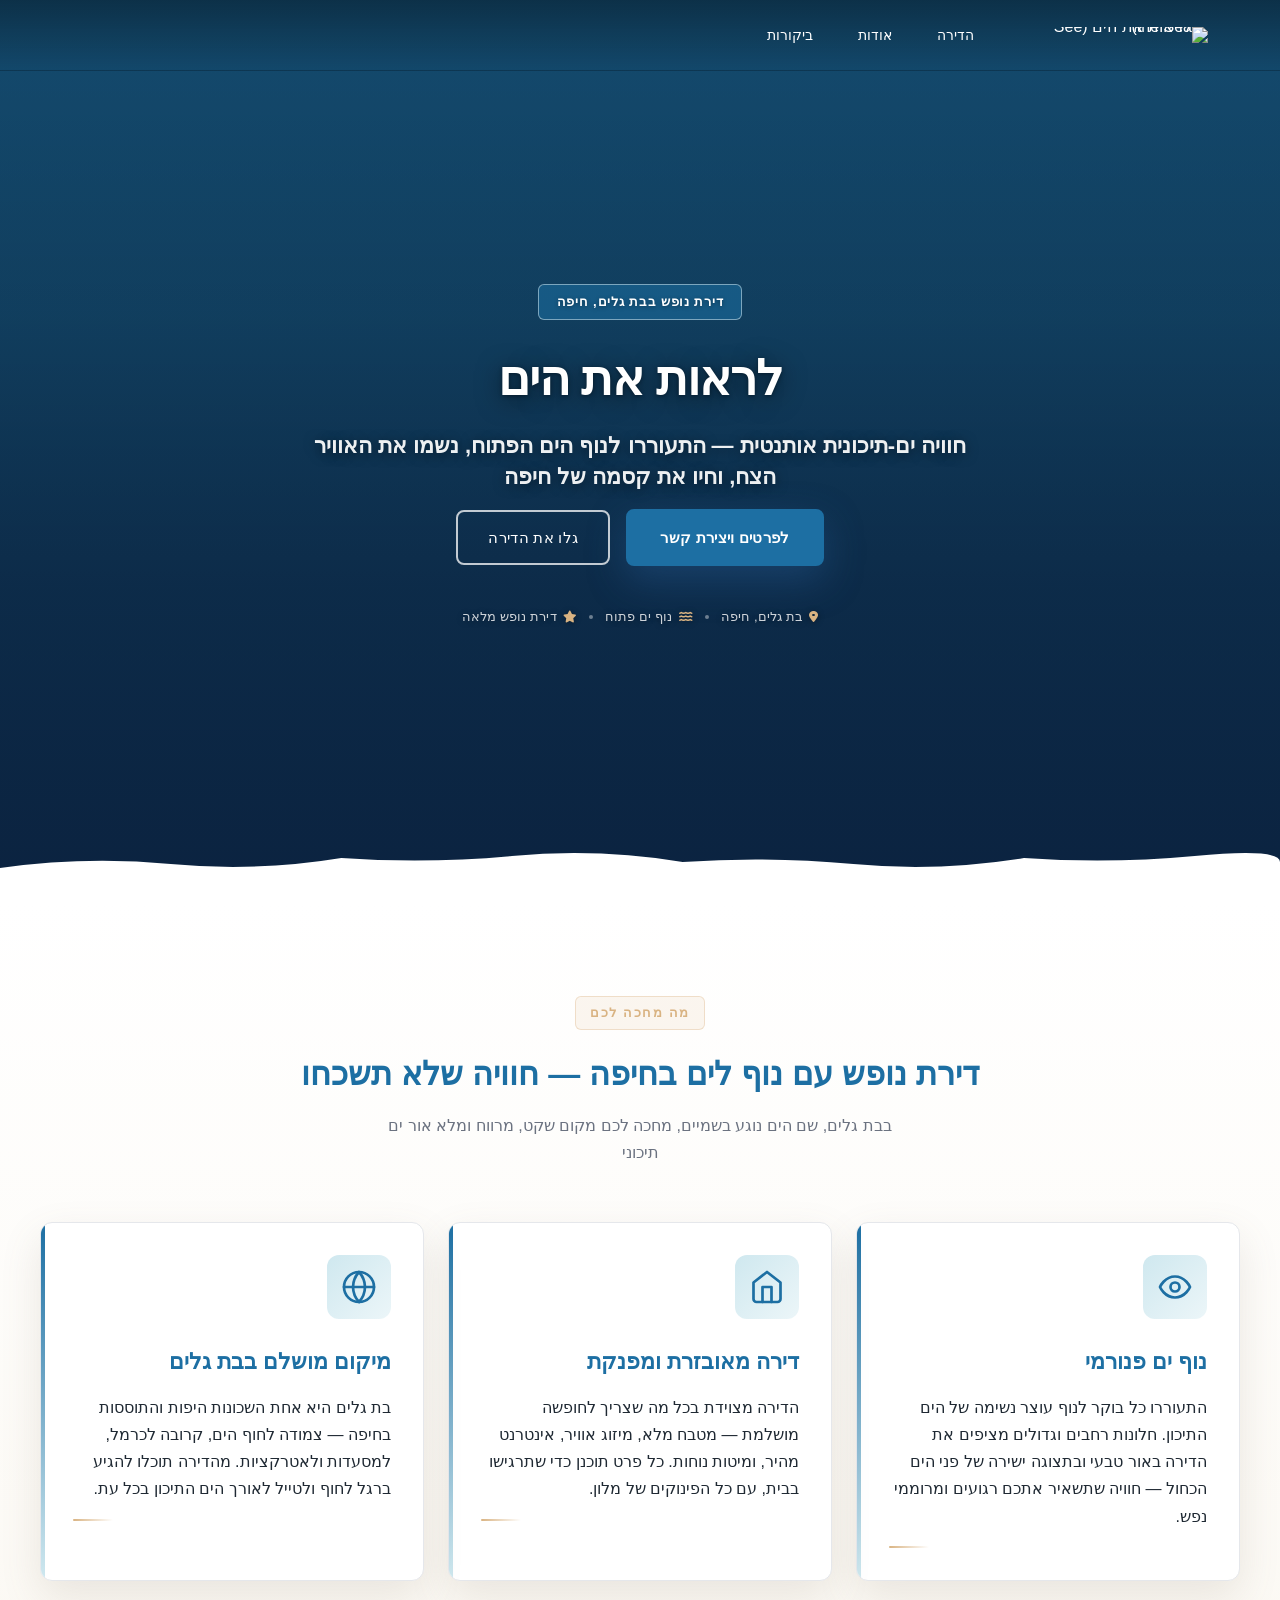
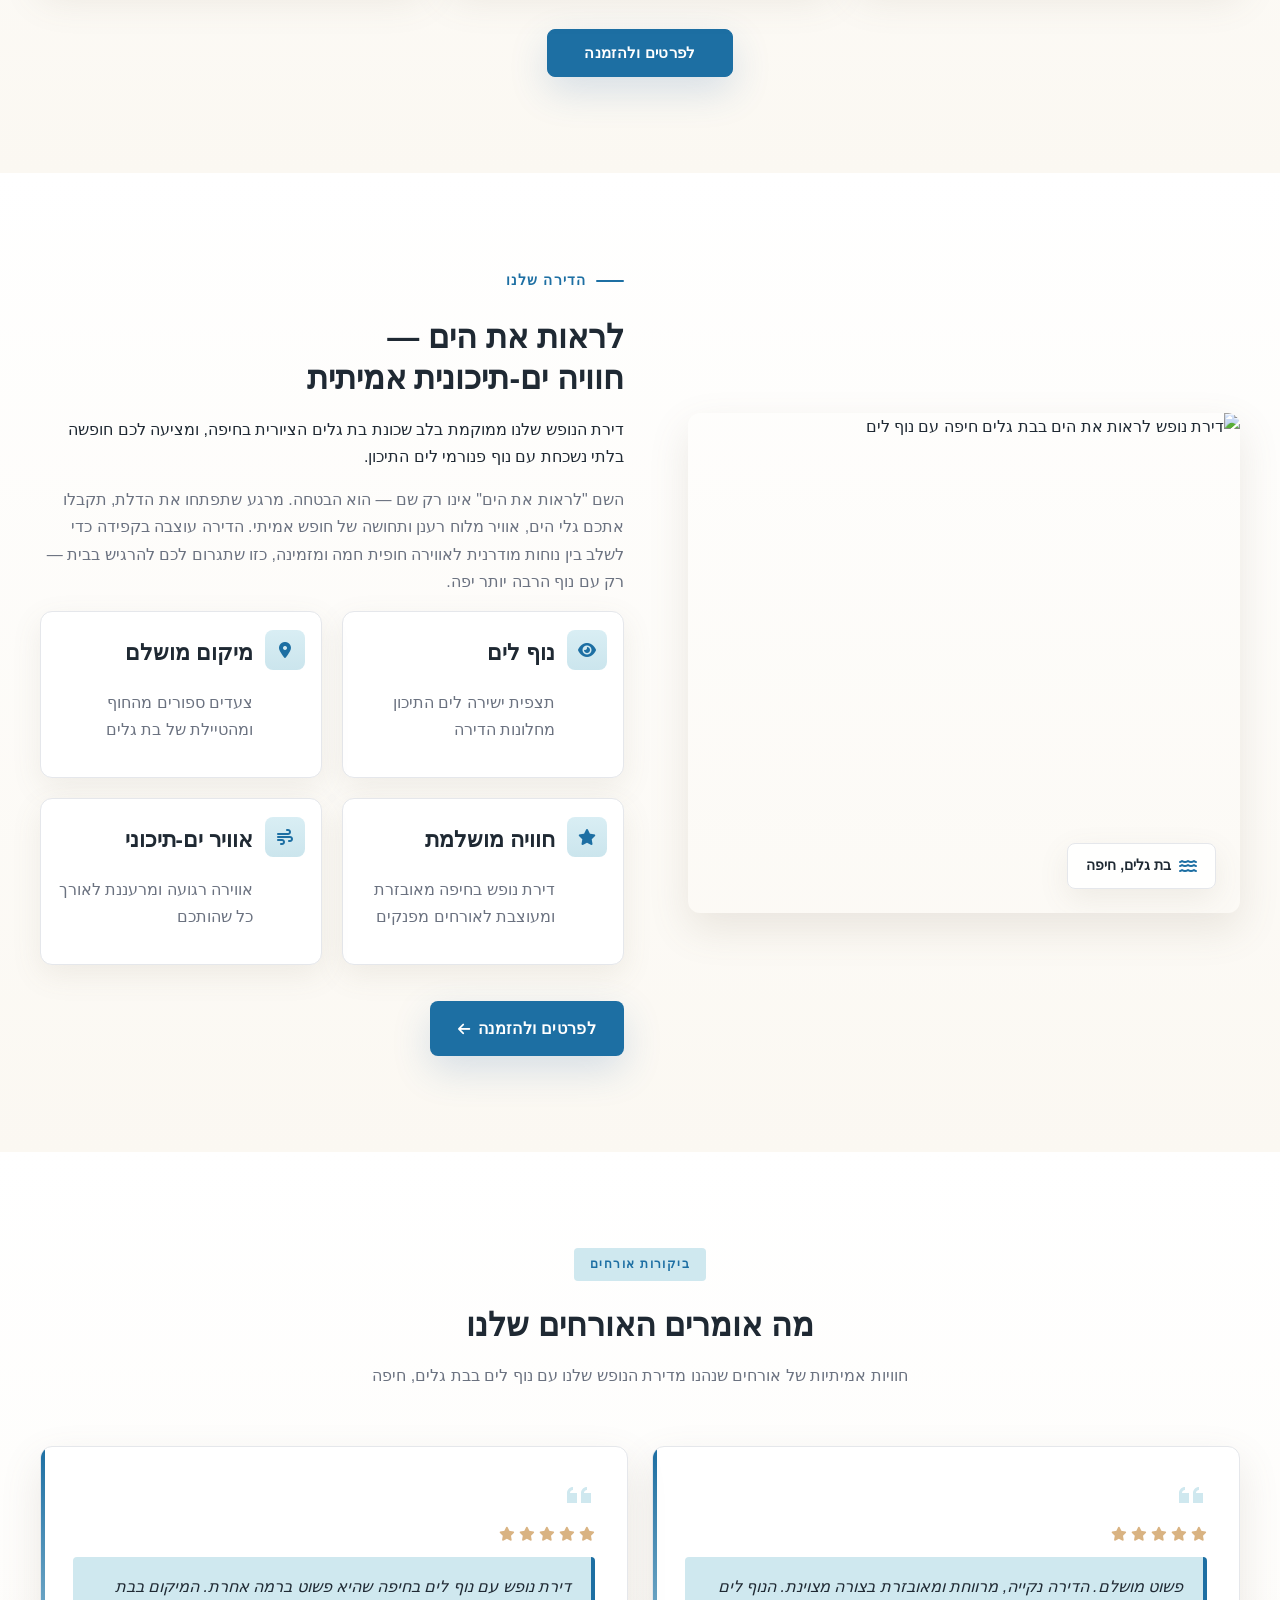
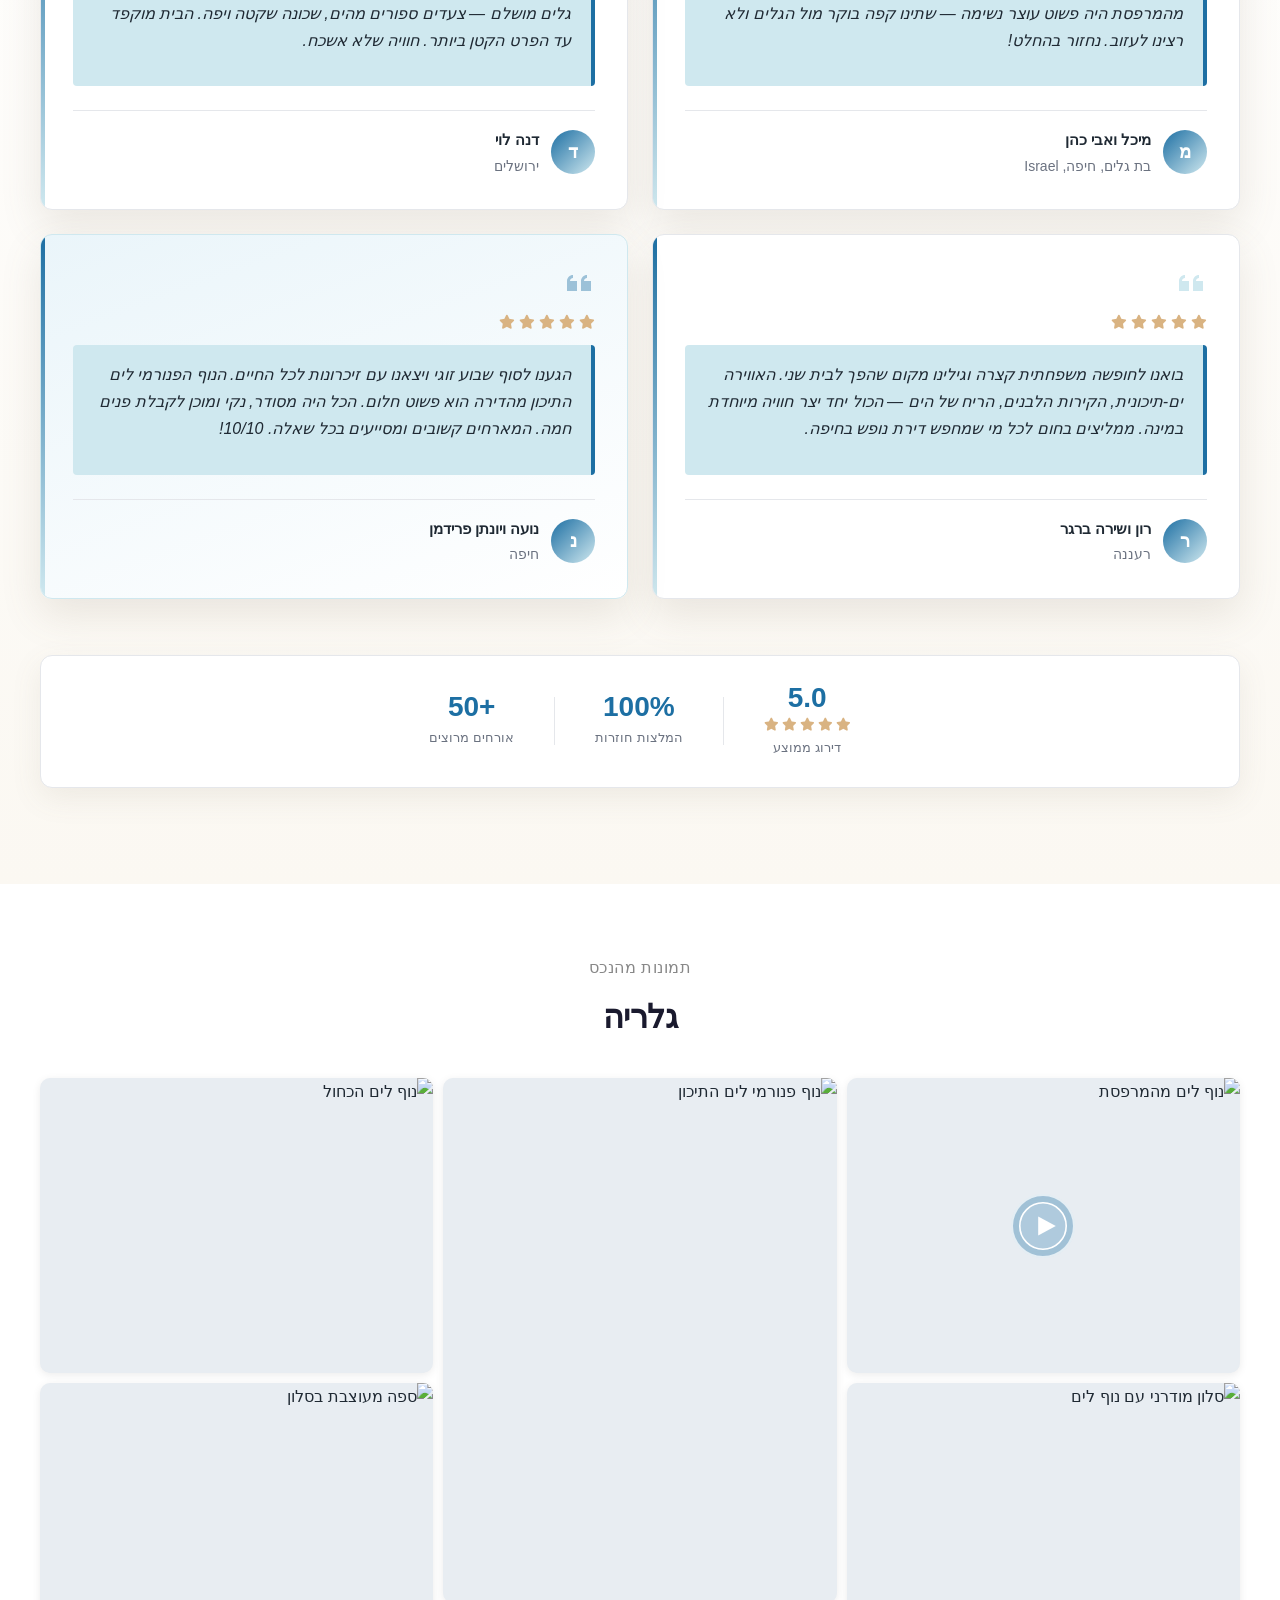
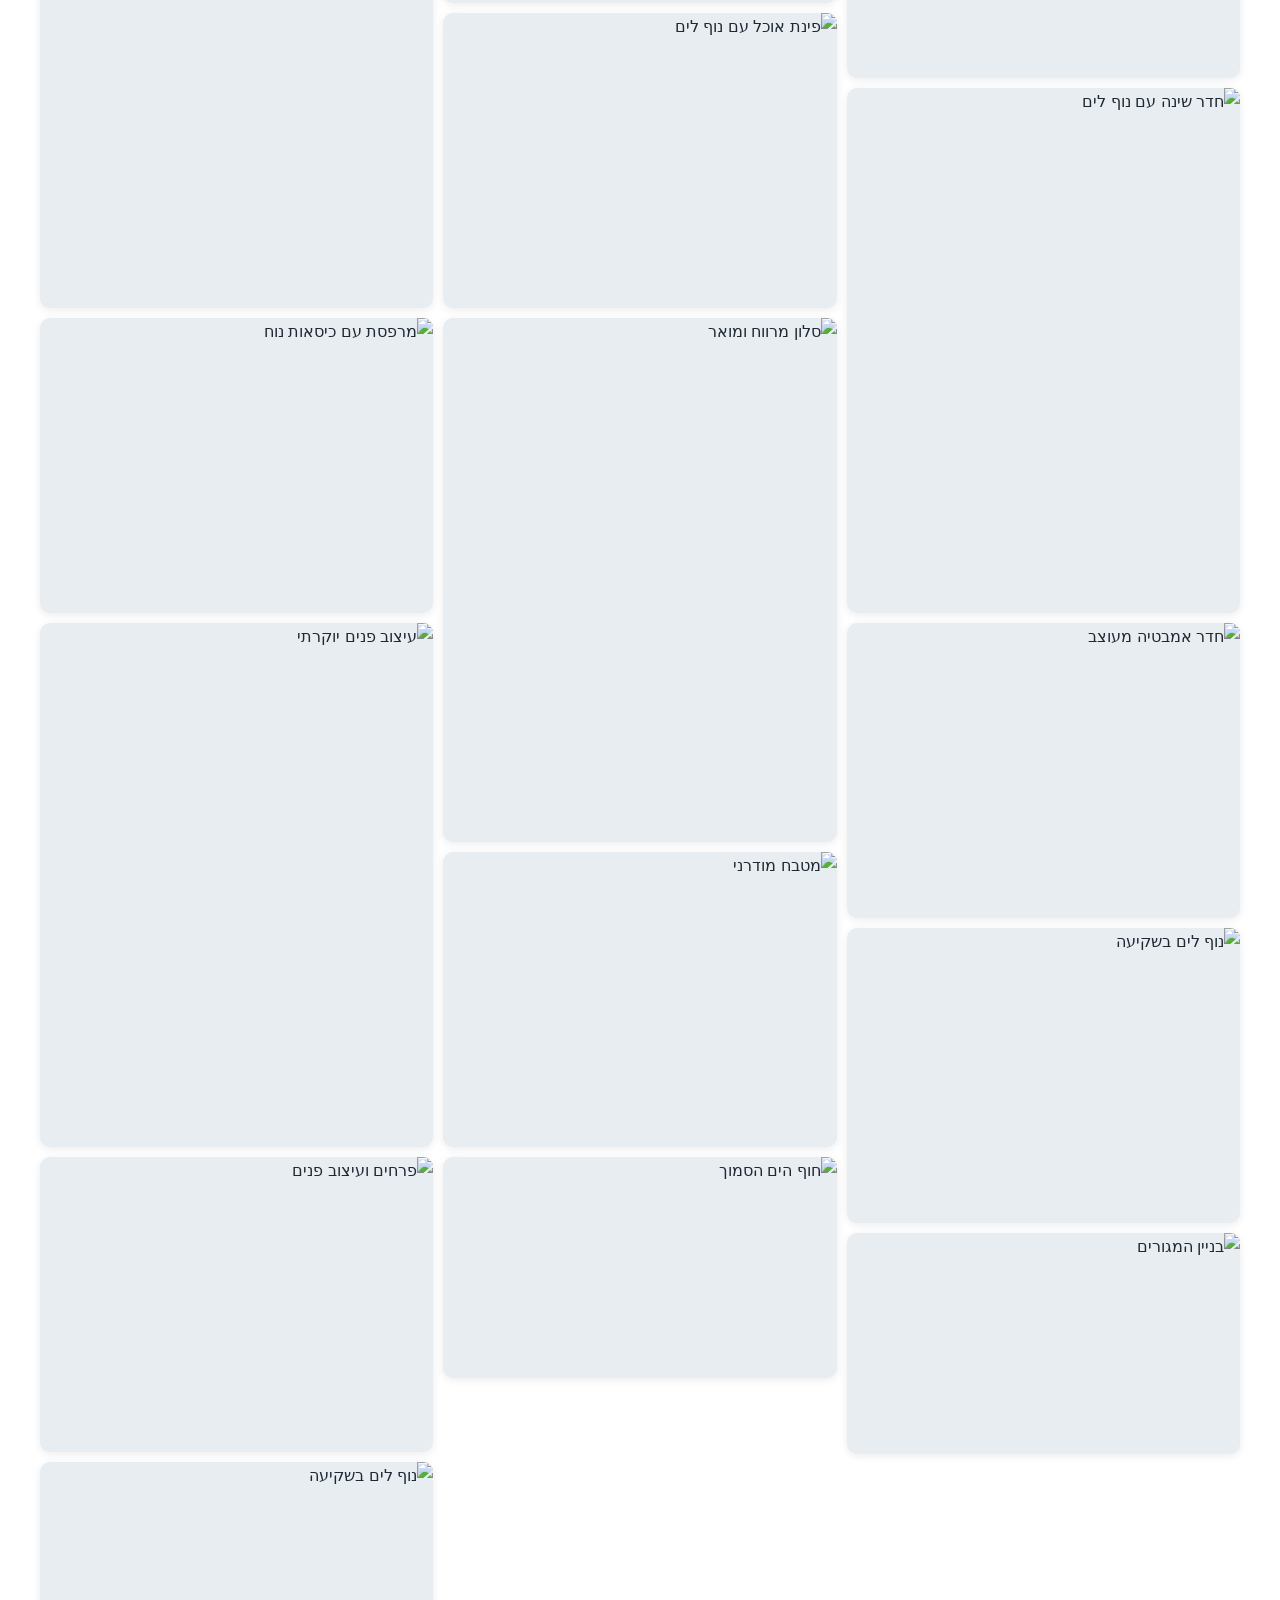
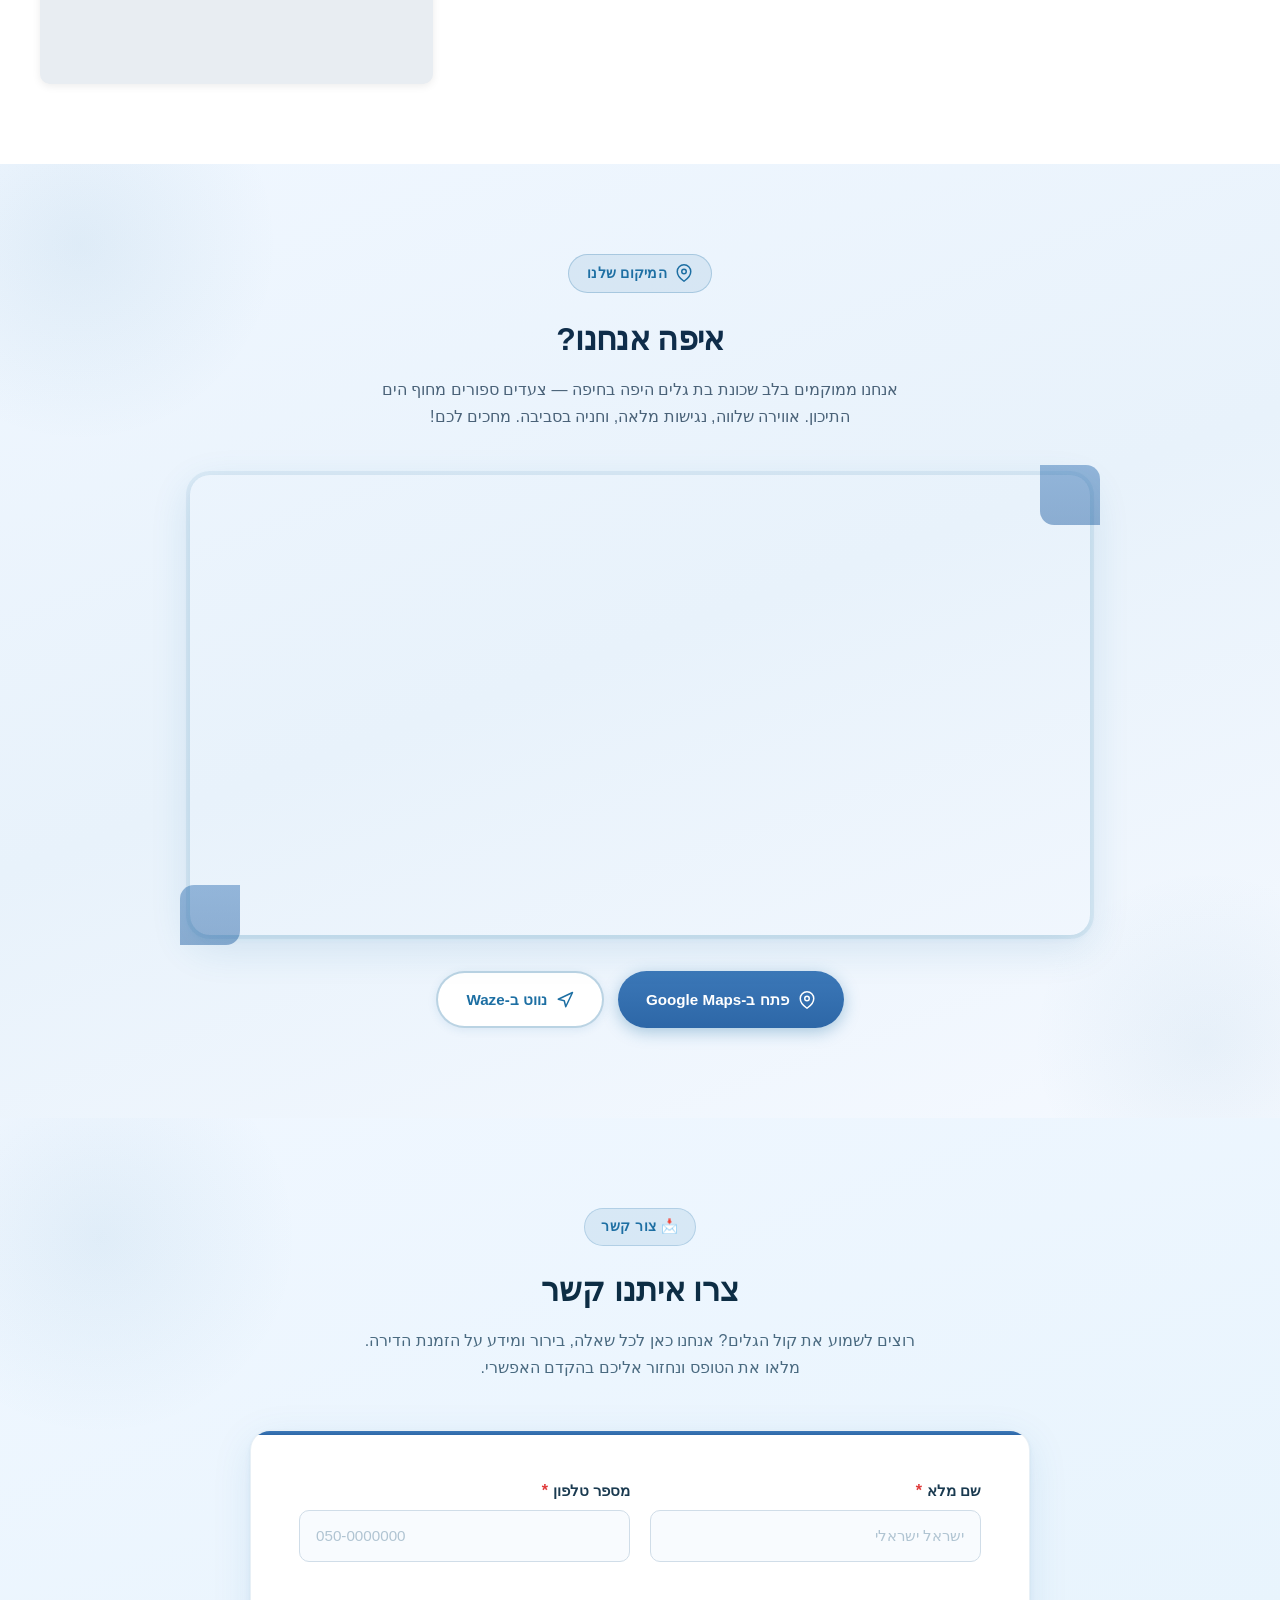
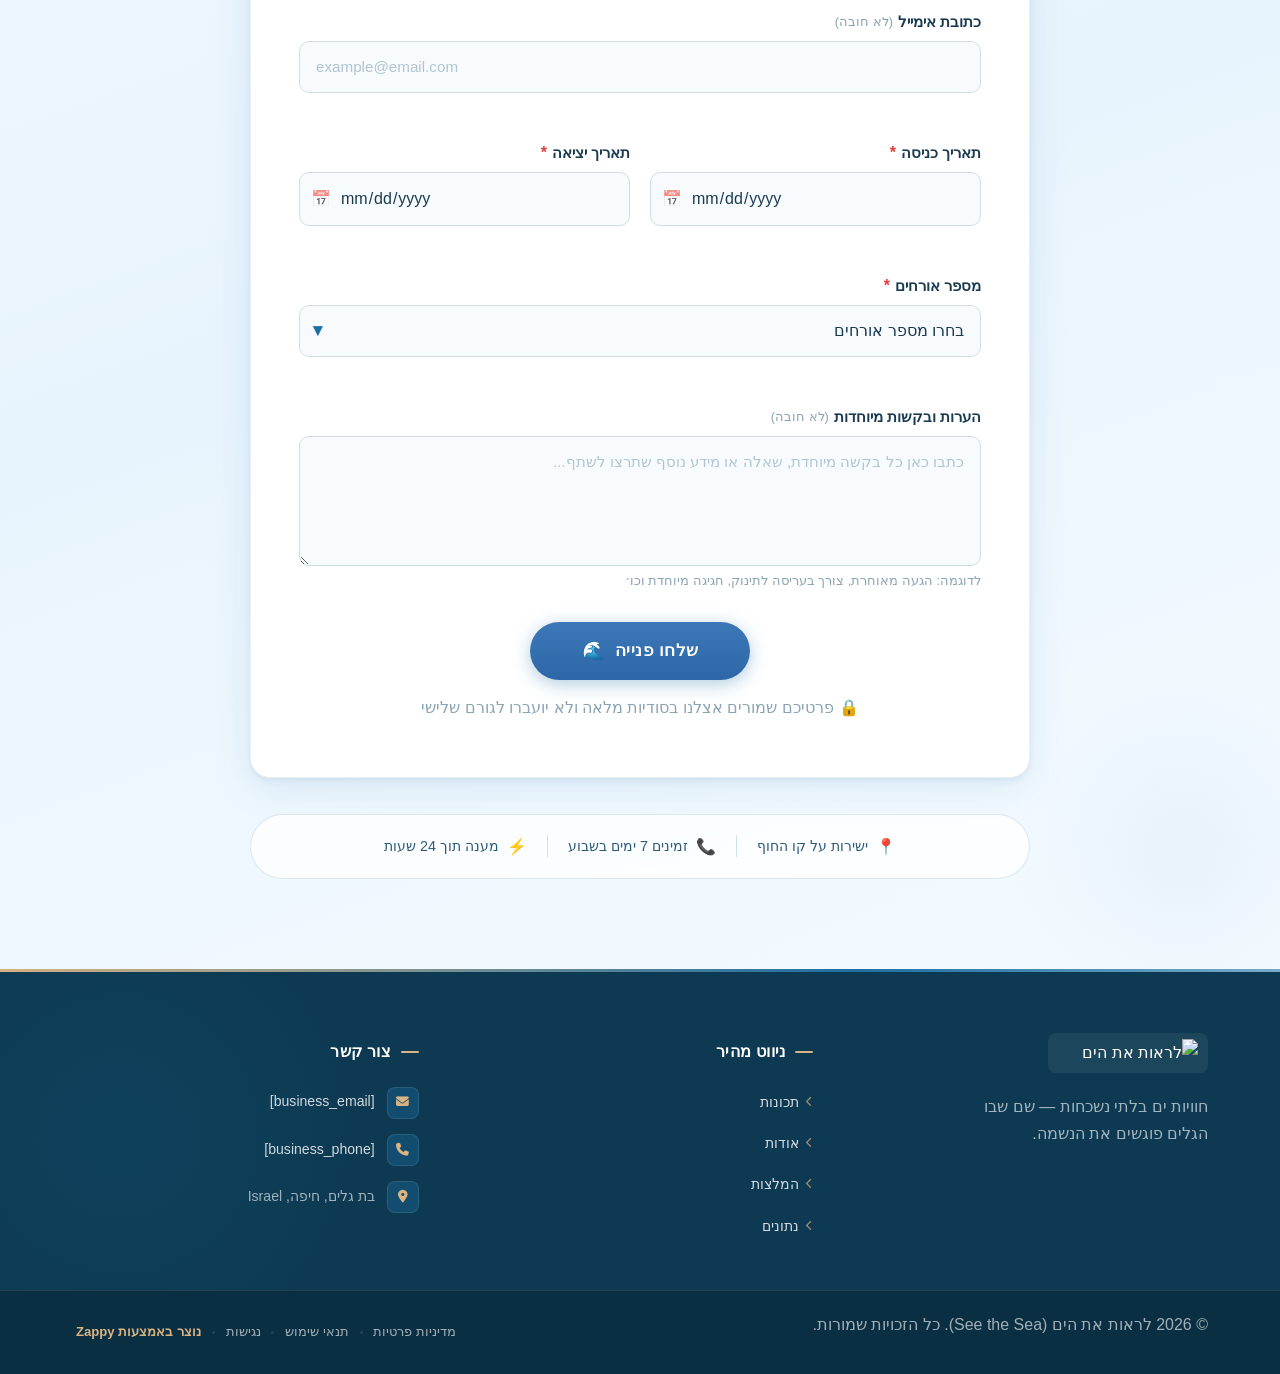
==== public/index.html @ 12e247df "Background sync: Progressive GitHub Sync" ====
<!doctype html><html dir="rtl" lang="ar"><head><meta charset="UTF-8"><meta content="width=device-width,initial-scale=1" name="viewport"><meta content="index, follow" name="robots"><title>דירת נופש — לראות את הים (See the Sea)</title><meta content="A vacation apartment called &#39;See the Sea&#39; (לראות את הים) located in Bat Galim, Haifa, Israel. The name evokes a strong connection to the sea and ocean views, su" name="description"><meta content="דירת נופש, דירת נופש בחיפה, דירת נופש עם נוף לים בחיפה, השכרת דירה לתיירים חיפה" name="keywords"><link href="/assets/favicon.ico" rel="icon" type="image/x-icon"><link href="/assets/favicon-16x16.png" rel="icon" type="image/png" sizes="16x16"><link href="/assets/favicon-32x32.png" rel="icon" type="image/png" sizes="32x32"><link href="/assets/favicon-48x48.png" rel="icon" type="image/png" sizes="48x48"><link href="/assets/favicon-192x192.png" rel="icon" type="image/png" sizes="192x192"><link href="/assets/favicon-512x512.png" rel="icon" type="image/png" sizes="512x512"><link href="/assets/apple-touch-icon.png" rel="apple-touch-icon"><script>!function(){"use strict";var t="cc6ff3ca-a323-410b-950f-6523fea74d57",e="https://api.zappy5.com/api/analytics/track",a=18e5,n=2592e6,o=!0,i=!0,r=!0;var s=function(){var e="zappy_visitor_"+t,a=null;try{if(a=localStorage.getItem(e)){var o=JSON.parse(a),i=Date.now();if(i-o.created<n)return o.lastSeen=i,localStorage.setItem(e,JSON.stringify(o)),o.id}}catch(t){console.warn("Zappy Analytics: LocalStorage not available")}var r="zv_"+Date.now()+"_"+Math.random().toString(36).substr(2,9);try{localStorage.setItem(e,JSON.stringify({id:r,created:Date.now(),lastSeen:Date.now()}))}catch(t){}return r}(),c=function(){var e="zappy_session_"+t,n=null;try{if(n=sessionStorage.getItem(e)){var o=JSON.parse(n),i=Date.now();if(i-o.timestamp<a)return o.timestamp=i,sessionStorage.setItem(e,JSON.stringify(o)),o.id}}catch(t){console.warn("Zappy Analytics: SessionStorage not available")}var r="zs_"+Date.now()+"_"+Math.random().toString(36).substr(2,9);try{sessionStorage.setItem(e,JSON.stringify({id:r,timestamp:Date.now()}))}catch(t){}return r}();function l(a,n){n=n||{};var o={website_id:t,event_type:a,page_path:window.location.pathname,referrer:document.referrer||"direct",visitor_id:s,session_id:c,metadata:n};if(navigator.sendBeacon){var i=new Blob([JSON.stringify(o)],{type:"application/json"});navigator.sendBeacon(e,i)}else fetch(e,{method:"POST",headers:{"Content-Type":"application/json"},body:JSON.stringify(o),keepalive:!0}).catch(function(t){console.warn("Zappy Analytics: Failed to track event",t)})}o&&l("pageview",{title:document.title,url:window.location.href}),i&&document.addEventListener("click",function(t){var e=t.target;if("BUTTON"===e.tagName||e.closest("button")){var a="BUTTON"===e.tagName?e:e.closest("button");l("click",{element:"button",text:a.textContent.trim().substring(0,100),id:a.id||null,class:a.className||null})}else if("A"===e.tagName||e.closest("a")){var n="A"===e.tagName?e:e.closest("a");l("navigation",{element:"link",text:n.textContent.trim().substring(0,100),href:n.href,external:n.hostname!==window.location.hostname})}},!0),r&&document.addEventListener("submit",function(t){var e=t.target;l("form_submit",{form_id:e.id||null,form_name:e.name||null,form_action:e.action||null,form_method:e.method||"GET"})},!0);var d=Date.now();window.addEventListener("beforeunload",function(){l("page_unload",{time_on_page:Math.floor((Date.now()-d)/1e3),page_path:window.location.pathname})}),window.zappyAnalytics={track:l,getVisitorId:function(){return s},getSessionId:function(){return c}}}()</script><meta content="דירת נופש — לראות את הים (See the Sea)" property="og:title"><meta content="A vacation apartment called &#39;See the Sea&#39; (לראות את הים) located in Bat Galim, Haifa, Israel. The name evokes a strong connection to the sea and ocean views, su" property="og:description"><meta content="summary_large_image" name="twitter:card"><meta content="דירת נופש — לראות את הים (See the Sea)" name="twitter:title"><meta content="A vacation apartment called &#39;See the Sea&#39; (לראות את הים) located in Bat Galim, Haifa, Israel. The name evokes a strong connection to the sea and ocean views, su" name="twitter:description"><link href="/styles.css" rel="stylesheet"><link href="https://cdnjs.cloudflare.com/ajax/libs/font-awesome/6.4.0/css/all.min.css" rel="stylesheet" crossorigin="anonymous" integrity="sha512-iecdLmaskl7CVkqkXNQ/ZH/XLlvWZOJyj7Yy7tcenmpD1ypASozpmT/E0iPtmFIB46ZmdtAc9eNBvH0H/ZpiBw==" referrerpolicy="no-referrer"/><style id="zappy-dropdown-submenu-styles">#navMenu li:has(.sub-menu),.nav-menu li:has(.sub-menu),.navbar li:has(.sub-menu),nav li:has(.sub-menu){position:relative}#navMenu .sub-menu,.nav-menu .sub-menu,.navbar .sub-menu,nav .sub-menu{display:block!important;position:absolute!important;top:100%;left:0;min-width:220px;background:#fff;border-radius:8px;box-shadow:0 8px 25px rgba(0,0,0,.15);padding:8px 0;opacity:0;visibility:hidden;transform:translateY(10px);transition:all .3s ease;z-index:1000;list-style:none;pointer-events:none}#navMenu li:hover>.sub-menu,.nav-menu li:hover>.sub-menu,.navbar li:hover>.sub-menu,nav li:hover>.sub-menu{opacity:1!important;visibility:visible!important;transform:translateY(0)!important;pointer-events:auto!important}.sub-menu li{list-style:none;margin:0;padding:0}.sub-menu a{display:block!important;padding:10px 16px!important;color:var(--text-dark,#333)!important;font-weight:500;text-decoration:none;white-space:nowrap;transition:background-color .2s}.sub-menu .zappy-nav-child>a{padding-left:28px!important;font-size:.9em!important;opacity:.85!important}[dir=rtl] .sub-menu .zappy-nav-child>a,html[lang=ar] .sub-menu .zappy-nav-child>a,html[lang=he] .sub-menu .zappy-nav-child>a{padding-left:10px!important;padding-right:28px!important}.sub-menu .zappy-nav-parent>a{font-weight:600!important}.sub-menu a:hover{background-color:#f5f5f5}[dir=rtl] .nav-menu .sub-menu,[dir=rtl] .navbar .sub-menu,[dir=rtl] nav .sub-menu,html[lang=ar] .nav-menu .sub-menu,html[lang=ar] .navbar .sub-menu,html[lang=ar] nav .sub-menu,html[lang=he] .nav-menu .sub-menu,html[lang=he] .navbar .sub-menu,html[lang=he] nav .sub-menu{left:auto!important;right:0!important}.sub-menu:empty,.sub-menu:not(:has(li)):not(:has(> a)),.sub-menu:not(:has(li:not(.zappy-hidden-menu-item))):not(:has(> a)){display:none!important;opacity:0!important;visibility:hidden!important;pointer-events:none!important}li:has(.menu-group-title):hover>.sub-menu{opacity:1!important;visibility:visible!important;transform:translateY(0)!important;pointer-events:auto!important}#navMenu>li>.menu-group-title,.nav-menu>li>.menu-group-title{display:inline-block;padding:.5rem 1rem;cursor:default;user-select:none}@media (max-width:768px){#navMenu .sub-menu,.nav-menu .sub-menu,.navbar .sub-menu,nav .sub-menu{position:static!important;transform:none!important;box-shadow:none!important;background:0 0!important;max-height:0;overflow:hidden;opacity:0;visibility:hidden;transition:max-height .3s ease,opacity .3s ease;padding:0!important;border-radius:0!important}.sub-menu.mobile-expanded{max-height:60vh!important;overflow-y:auto!important;opacity:1!important;visibility:visible!important;padding:8px 0 8px 16px!important}[dir=rtl] .sub-menu.mobile-expanded,html[lang=he] .sub-menu.mobile-expanded{padding:8px 16px 8px 0!important}#navMenu li:hover>.sub-menu,.nav-menu li:hover>.sub-menu,.navbar li:hover>.sub-menu,nav li:hover>.sub-menu{opacity:0;visibility:hidden;pointer-events:none}#navMenu li>.sub-menu.mobile-expanded,.nav-menu li>.sub-menu.mobile-expanded,.navbar li>.sub-menu.mobile-expanded,nav li>.sub-menu.mobile-expanded{opacity:1!important;visibility:visible!important;pointer-events:auto!important}#navMenu li:has(.sub-menu),.nav-menu li:has(.sub-menu),.navbar li:has(.sub-menu),nav li:has(.sub-menu){display:flex!important;flex-wrap:wrap!important;align-items:center!important;position:relative!important;min-height:44px!important}#navMenu li:has(.sub-menu)>a,.nav-menu li:has(.sub-menu)>a,.navbar li:has(.sub-menu)>a,nav li:has(.sub-menu)>a{flex:1!important;min-width:0!important}#navMenu li:has(.sub-menu)>.menu-group-title,.nav-menu li:has(.sub-menu)>.menu-group-title,.navbar li:has(.sub-menu)>.menu-group-title,nav li:has(.sub-menu)>.menu-group-title{flex:1!important;min-width:0!important;padding:0!important;line-height:inherit!important}#navMenu li:has(.sub-menu)>.sub-menu,.nav-menu li:has(.sub-menu)>.sub-menu,.navbar li:has(.sub-menu)>.sub-menu,nav li:has(.sub-menu)>.sub-menu{flex-basis:100%!important;width:100%!important}#navMenu li:has(.sub-menu)>a [class*=arrow],#navMenu li:has(.sub-menu)>a [class*=chevron],.nav-menu li:has(.sub-menu)>a .fa-angle-down,.nav-menu li:has(.sub-menu)>a .fa-chevron-down,.nav-menu li:has(.sub-menu)>a [class*=arrow],.nav-menu li:has(.sub-menu)>a [class*=chevron],nav li:has(.sub-menu)>a [class*=arrow],nav li:has(.sub-menu)>a [class*=chevron]{display:none!important;visibility:hidden!important}.mobile-submenu-toggle{display:flex!important;align-items:center!important;justify-content:center!important;width:44px!important;height:auto!important;background:0 0!important;border:none!important;cursor:pointer!important;color:var(--text-dark)!important;position:static!important;flex-shrink:0!important;align-self:stretch!important;z-index:2!important;padding:0!important;margin:0!important}.mobile-submenu-toggle::after{content:''!important;width:0!important;height:0!important;border-left:6px solid transparent!important;border-right:6px solid transparent!important;border-top:7px solid currentColor!important;transition:transform .3s ease!important}.mobile-submenu-toggle.expanded::after{transform:rotate(180deg)!important}.sub-menu a{padding:10px 0!important;display:block!important;color:var(--text-dark)!important}.sub-menu .zappy-nav-child>a{padding-left:28px!important;font-size:.9em!important;opacity:.85!important}[dir=rtl] .sub-menu .zappy-nav-child>a,html[lang=ar] .sub-menu .zappy-nav-child>a,html[lang=he] .sub-menu .zappy-nav-child>a{padding-left:0!important;padding-right:28px!important}.sub-menu .zappy-nav-parent>a{font-weight:600!important}#navMenu.active,.nav-menu.active{max-width:100vw!important;overflow-x:hidden!important;box-sizing:border-box!important}.navbar .sub-menu li a,.zappy-products-dropdown .sub-menu a,nav.navbar .sub-menu li a{color:var(--text-dark)!important}}@media (min-width:769px){.mobile-submenu-toggle{display:none!important}}</style><style id="mobile-lang-menu-deployed-css">@media (max-width:768px){.lang-switcher,.nav-container .lang-switcher,.nav-cta-container .lang-switcher,.nav-ecommerce-icons .lang-switcher,.nav-icons-left .lang-switcher,.navbar .lang-switcher,.navbar .nav-cta-container .lang-switcher{display:none!important}.mobile-lang-menu{width:100%;border-top:1px solid rgba(128,128,128,.2);padding:8px 0 0 0;margin-top:8px}.mobile-lang-toggle{display:flex!important;align-items:center;justify-content:space-between;width:100%;padding:12px 16px;background:0 0;border:none;cursor:pointer;font-size:15px;color:inherit;font-family:inherit}.mobile-lang-toggle::after{content:'';display:inline-block;width:8px;height:8px;border-right:2px solid currentColor;border-bottom:2px solid currentColor;transform:rotate(45deg);transition:transform .3s ease;margin-left:8px}.mobile-lang-toggle.expanded::after{transform:rotate(-135deg)}.mobile-lang-options{max-height:0;overflow:hidden;transition:max-height .3s ease}.mobile-lang-options.expanded{max-height:300px}.mobile-lang-option{display:flex!important;align-items:center;gap:10px;padding:10px 24px;text-decoration:none;color:inherit;font-size:14px;font-family:inherit}.mobile-lang-option:hover{background:rgba(128,128,128,.1)}.mobile-lang-option.active{font-weight:600;opacity:.7;pointer-events:none}.mobile-lang-option img{width:20px;height:20px;border-radius:50%}}@media (min-width:769px){.mobile-lang-menu{display:none!important}}</style><style id="zappy-widget-visibility">#mic-access-tool-box,#mic-access-tool-general-button,#mic-init-access-tool #mic-access-tool-box,#mic-init-access-tool #mic-access-tool-general-button,#mic-init-access-tool .mic-access-tool-general-button,._access-icon,._access-menu,.mic-access-tool-box,.mic-access-tool-general-button,div[id*=mic-access-tool-box]{display:none!important;visibility:hidden!important;opacity:0!important;pointer-events:none!important}</style></head><body><nav class="navbar" dir="rtl"><button class="mobile-toggle" aria-label="Menu" id="mobileToggle"><svg viewBox="0 0 24 24" fill="none" height="24" width="24" class="hamburger-icon"><path d="M3 12h18M3 6h18M3 18h18" stroke="currentColor" stroke-linecap="round" stroke-width="2"></path></svg><svg viewBox="0 0 24 24" fill="none" height="24" width="24" class="close-icon" style="display:none"><path d="M18 6L6 18M6 6l12 12" stroke="currentColor" stroke-linecap="round" stroke-width="2"></path></svg></button><button class="phone-header-btn" aria-label="Call" data-phone="[business_phone]"><svg viewBox="0 0 24 24" fill="currentColor" height="20" width="20"><path d="M22 16.92v3a2 2 0 0 1-2.18 2 19.79 19.79 0 0 1-8.63-3.07 19.5 19.5 0 0 1-6-6 19.79 19.79 0 0 1-3.07-8.67A2 2 0 0 1 4.11 2h3a2 2 0 0 1 2 1.72 12.84 12.84 0 0 0 .7 2.81 2 2 0 0 1-.45 2.11L8.09 9.91a16 16 0 0 0 6 6l1.27-1.27a2 2 0 0 1 2.11-.45 12.84 12.84 0 0 0 2.81.7A2 2 0 0 1 22 16.92z"></path></svg></button><div class="nav-container"><div class="nav-right-group"><div class="nav-brand"><a href="/" class="logo-link"><img alt="לראות את הים (See the Sea)" class="logo" src="/assets/business-logo.webp"></a></div><ul class="nav-menu" id="navMenu"><li><a href="#features">הדירה</a></li><li><a href="#about">אודות</a></li><li><a href="#testimonials">ביקורות</a></li></ul></div><div class="nav-cta-container"></div></div></nav><script>window.addEventListener("load",function(){const e=document.querySelector(".navbar, nav, header");if(!e)return void console.log("[Navbar] Navbar element not found");let t=document.getElementById("mobileToggle")||document.querySelector(".mobile-toggle")||document.querySelector(".hamburger")||document.querySelector(".hamburger-menu")||document.querySelector(".menu-toggle")||document.querySelector(".burger-menu")||document.querySelector('[aria-label="Menu"]')||document.querySelector('[aria-label="תפריט"]');const o=document.querySelector(".phone-header-btn"),n=window.getComputedStyle(e);let r=n.backgroundColor;if(console.log("[Navbar] Initial navbar background:",r),"transparent"===r||"rgba(0, 0, 0, 0)"===r||r.startsWith("rgba")&&r.includes(", 0)")){const e=n.backgroundImage;if(e&&"none"!==e)console.log("[Navbar] Navbar has background image/gradient, using dark text"),r="rgb(240, 240, 240)";else{const e=window.getComputedStyle(document.body).backgroundColor;console.log("[Navbar] Navbar transparent, using body background:",e),r=e}}const i=r.match(/\d+/g);if(i&&i.length>=3){const e=(.299*parseInt(i[0])+.587*parseInt(i[1])+.114*parseInt(i[2]))/255;console.log("[Navbar] Mobile button colors preserved from Claude CSS (luminance:",e.toFixed(2)+")");const n=document.createElement("style");n.id="zappy-mobile-nav-fix";document.documentElement.lang;document.documentElement.dir,n.textContent='\n        /* Hide mobile buttons on desktop, show only on mobile */\n        @media (min-width: 769px) {\n          .mobile-toggle,\n          .phone-header-btn {\n            display: none !important;\n          }\n        }\n        \n        /* Show and position mobile buttons correctly on mobile */\n        @media (max-width: 768px) {\n          .mobile-toggle,\n          .phone-header-btn {\n            position: absolute !important;\n            top: 50% !important;\n            transform: translateY(-50%) !important;\n            z-index: 1001 !important;\n            display: flex !important;\n            align-items: center !important;\n            justify-content: center !important;\n            width: 36px !important;\n            height: 36px !important;\n            border-radius: 50% !important;\n            border: none !important;\n            cursor: pointer !important;\n            padding: 6px !important;\n            background: none !important;\n            color: var(--nav-text, var(--text-dark)) !important;\n          }\n          \n          /* LTR positioning (default): hamburger LEFT, phone RIGHT */\n          html:not([dir="rtl"]):not([lang="he"]):not([lang="ar"]) .mobile-toggle,\n          html[dir="ltr"] .mobile-toggle {\n            left: 12px !important;\n            right: auto !important;\n          }\n          html:not([dir="rtl"]):not([lang="he"]):not([lang="ar"]) .phone-header-btn,\n          html[dir="ltr"] .phone-header-btn {\n            right: 12px !important;\n            left: auto !important;\n          }\n          \n          /* RTL positioning: hamburger RIGHT, phone LEFT */\n          html[dir="rtl"] .mobile-toggle,\n          html[lang="he"] .mobile-toggle,\n          html[lang="ar"] .mobile-toggle {\n            right: 12px !important;\n            left: auto !important;\n          }\n          html[dir="rtl"] .phone-header-btn,\n          html[lang="he"] .phone-header-btn,\n          html[lang="ar"] .phone-header-btn {\n            left: 12px !important;\n            right: auto !important;\n          }\n          \n          /* CRITICAL: Ensure nav-container has min-height on mobile */\n          /* All children are positioned absolutely/fixed on mobile, so height:auto collapses to 0 */\n          .nav-container {\n            min-height: 70px !important;\n            position: relative !important;\n          }\n          \n          /* Ensure SVG icons are properly sized and inherit color */\n          .mobile-toggle svg,\n          .phone-header-btn svg {\n            width: 24px !important;\n            height: 24px !important;\n            /* Don\'t force display - let JavaScript control hamburger/close toggle */\n          }\n          \n          /* Reset nav-cta-container on mobile - remove desktop box-shadow/padding */\n          /* that creates a visible ghost box when CTA button is hidden */\n          .nav-cta-container {\n            box-shadow: none !important;\n            padding: 0 !important;\n          }\n          \n          /* Hide nav-cta-container entirely on mobile when there\'s no lang-switcher */\n          /* (only the CTA button is inside, and it\'s hidden on mobile) */\n          .nav-cta-container:not(:has(.lang-switcher)) {\n            display: none !important;\n          }\n          \n          /* CRITICAL: Prevent hero image fade gradient from bleeding over headline text */\n          /* The .image-fade-gradient has bottom: -30px (extends below parent) */\n          /* On mobile stacked layout, this overlaps the h1 text below the image */\n          .hero-image-column {\n            overflow: hidden !important;\n          }\n          .image-fade-gradient {\n            bottom: 0 !important;\n          }\n          \n          /* Hide desktop language switcher on mobile - hamburger menu handles it */\n          /* High specificity to override stored CSS */\n          .lang-switcher,\n          .nav-cta-container .lang-switcher,\n          .nav-container .lang-switcher,\n          .navbar .lang-switcher,\n          .navbar .nav-cta-container .lang-switcher {\n            display: none !important;\n          }\n        }\n      ';const r=document.getElementById("zappy-mobile-nav-fix");r&&r.remove(),document.head.appendChild(n),console.log("[Navbar] Critical CSS injected for mobile nav positioning");const l=window.innerWidth<=768;if(t){const e=t.querySelector(".hamburger-icon"),o=t.querySelector(".close-icon");e&&(e.style.setProperty("width","24px","important"),e.style.setProperty("height","24px","important"),e.style.setProperty("display","block","important")),o&&(o.style.setProperty("width","24px","important"),o.style.setProperty("height","24px","important"),o.style.setProperty("display","none","important")),l?(t.style.setProperty("position","absolute","important"),t.style.setProperty("top","50%","important"),t.style.setProperty("transform","translateY(-50%)","important"),t.style.setProperty("z-index","1001","important"),t.style.removeProperty("left"),t.style.removeProperty("right"),console.log("[Navbar] Mobile toggle positioning applied (mobile viewport)")):(t.style.removeProperty("position"),t.style.removeProperty("top"),t.style.removeProperty("transform"),t.style.removeProperty("z-index"),t.style.removeProperty("left"),t.style.removeProperty("right"),console.log("[Navbar] Desktop viewport - cleared mobile toggle inline positioning"))}if(o){const e=o.querySelector("svg");e&&(e.style.width="24px",e.style.height="24px",e.setAttribute("width","24"),e.setAttribute("height","24")),l?(o.style.setProperty("position","absolute","important"),o.style.setProperty("top","50%","important"),o.style.setProperty("transform","translateY(-50%)","important"),o.style.setProperty("z-index","1001","important"),o.style.removeProperty("left"),o.style.removeProperty("right"),console.log("[Navbar] Phone button positioning applied (mobile viewport)")):(o.style.removeProperty("position"),o.style.removeProperty("top"),o.style.removeProperty("transform"),o.style.removeProperty("z-index"),o.style.removeProperty("left"),o.style.removeProperty("right"),console.log("[Navbar] Desktop viewport - cleared phone button inline positioning"))}}else console.log("[Navbar] Could not parse background color:",r);t=document.getElementById("mobileToggle")||document.querySelector(".mobile-toggle")||document.querySelector(".hamburger")||document.querySelector(".hamburger-menu")||document.querySelector(".menu-toggle")||document.querySelector(".burger-menu")||document.querySelector('[aria-label="Menu"]')||document.querySelector('[aria-label="תפריט"]');const l=document.getElementById("navMenu")||document.querySelector(".nav-menu")||document.querySelector(".nav-links")||document.querySelector("nav ul:not(.submenu)");if(!t||!l)return void console.log("[Navbar] Mobile toggle or menu not found:",{toggle:!!t,menu:!!l});l.id||(l.id="navMenu"),console.log("[Navbar] Initializing mobile menu...");const a=t.cloneNode(!0);t.parentNode.replaceChild(a,t),a.addEventListener("click",function(e){e.preventDefault(),e.stopPropagation();const t=this.querySelector(".hamburger-icon"),o=this.querySelector(".close-icon");l.classList.contains("active")?(l.classList.remove("active"),t&&t.style.setProperty("display","block","important"),o&&o.style.setProperty("display","none","important"),document.body.style.overflow="",console.log("[Navbar] Menu closed")):(l.classList.add("active"),t&&t.style.setProperty("display","none","important"),o&&o.style.setProperty("display","block","important"),document.body.style.overflow="hidden",console.log("[Navbar] Menu opened"))}),l.querySelectorAll("a").forEach(function(e){e.addEventListener("click",function(){if("#"===this.getAttribute("href"))return;const e=a.querySelector(".hamburger-icon"),t=a.querySelector(".close-icon");l.classList.remove("active"),e&&e.style.setProperty("display","block","important"),t&&t.style.setProperty("display","none","important"),document.body.style.overflow="",console.log("[Navbar] Menu closed (link clicked)")})});var s=l.querySelectorAll(".dropdown-toggle");s.forEach(function(e){e.addEventListener("click",function(e){e.preventDefault(),e.stopPropagation();var t=this.closest(".nav-dropdown");t&&(t.parentNode.querySelectorAll(".nav-dropdown.open").forEach(function(e){e!==t&&e.classList.remove("open")}),t.classList.toggle("open"),console.log("[Navbar] Dropdown toggled:",t.classList.contains("open")?"open":"closed"))})}),document.addEventListener("click",function(e){e.target.closest(".nav-dropdown")||document.querySelectorAll(".nav-dropdown.open").forEach(function(e){e.classList.remove("open")})}),console.log("[Navbar] Dropdown handlers initialized for "+s.length+" dropdowns"),o&&o.addEventListener("click",function(){const e=document.querySelectorAll('a[href^="tel:"]'),t=e.length>0?e[0].getAttribute("href").replace("tel:",""):"[business_phone]";window.location.href="tel:"+t,console.log("[Navbar] Phone button clicked")}),console.log("[Navbar] Mobile menu initialized successfully");const p=function(){const e=document.querySelector(".whatsapp-float");e&&(window.innerWidth>=769?(e.style.setProperty("display","none","important"),e.style.setProperty("visibility","hidden","important"),e.style.setProperty("opacity","0","important"),e.style.setProperty("pointer-events","none","important"),console.log("[WhatsApp] Button hidden on desktop")):(e.style.removeProperty("display"),e.style.removeProperty("visibility"),e.style.removeProperty("opacity"),e.style.removeProperty("pointer-events"),console.log("[WhatsApp] Button visible on mobile")))};let c;p(),window.addEventListener("resize",function(){clearTimeout(c),c=setTimeout(p,100)})})</script><main><section class="index-hero-section" id="hero" dir="rtl" data-layout-spec="בית-hero" data-hero-type="fullscreen-scrim" style=";position:relative;overflow:hidden"><div class="hero-video-background"><div class="hero-video-overlay"></div><video autoplay="" class="hero-video" loop="" muted="" playsinline=""><source src="/assets/hero-video-clip-daylight-1776262300787.mp4" type="video/mp4">Your browser does not support the video tag.</video><img alt="Hero background" class="hero-video-fallback" src="/assets/site-index-hero-image-1.webp" loading="lazy"></div><div class="index-hero-bg"><img alt="נוף ים תיכוני מרהיב מבת גלים, חיפה" class="hero-original-image-hidden index-hero-img" src="/assets/site-index-hero-image-1.webp" data-context="Stunning full-bleed aerial view of the Mediterranean Sea from Bat Galim neighborhood in Haifa, Israel. Crystal-clear turquoise and deep blue water stretching to the horizon, with the Haifa coastline visible below. Warm golden late-afternoon sunlight reflecting off the water surface. The scene conveys open sea views, breezy coastal atmosphere, and Mediterranean beauty. Photorealistic, high-resolution, cinematic quality." data-hero-bg="true" data-placeholder="index-hero-image-1" height="700" style=";display:none !important" width="1200"></div><div class="index-hero-scrim" aria-hidden="true"></div><div class="index-hero-content"><div class="index-hero-badge">דירת נופש בבת גלים, חיפה</div><h1 class="index-hero-title">לראות את הים</h1><h3 class="index-hero-subtitle">חוויה ים-תיכונית אותנטית — התעוררו לנוף הים הפתוח, נשמו את האוויר הצח, וחיו את קסמה של חיפה</h3><div class="index-hero-ctas"><a href="#contact" class="index-hero-btn-primary">לפרטים ויצירת קשר</a><a href="#apartment" class="index-hero-btn-secondary">גלו את הדירה</a></div><div class="index-hero-meta"><span class="index-hero-meta-item"><i class="fa fa-map-marker-alt" aria-hidden="true"></i>בת גלים, חיפה</span><span class="index-hero-meta-divider" aria-hidden="true"></span><span class="index-hero-meta-item"><i class="fa fa-water" aria-hidden="true"></i>נוף ים פתוח</span><span class="index-hero-meta-divider" aria-hidden="true"></span><span class="index-hero-meta-item"><i class="fa-star fa" aria-hidden="true"></i>דירת נופש מלאה</span></div></div><div class="index-hero-divider-wrapper"><svg viewBox="0 0 1200 80" aria-hidden="true" xmlns="http://www.w3.org/2000/svg" data-no-icon-edit="true" preserveAspectRatio="none"><path d="M0,80 L0,48 Q80,36 160,44 T320,38 Q400,44 480,36 T640,42 Q720,36 800,44 T960,38 Q1040,44 1120,36 T1200,42 L1200,80 Z" fill="#FFFFFF"></path></svg></div></section><section class="index-features-section" id="features" dir="rtl" data-layout-spec="בית-features"><div class="index-features-container"><div class="index-features-header"><span class="index-features-label">מה מחכה לכם</span><h2 class="index-features-title">דירת נופש עם נוף לים בחיפה — חוויה שלא תשכחו</h2><p class="index-features-subtitle">בבת גלים, שם הים נוגע בשמיים, מחכה לכם מקום שקט, מרווח ומלא אור ים תיכוני</p></div><div class="index-features-grid"><article class="index-feature-card" id="zappy-section-2"><div class="index-feature-icon-wrap"><svg viewBox="0 0 24 24" fill="none" height="36" width="36" aria-hidden="true" xmlns="http://www.w3.org/2000/svg" data-element-type="icon" data-icon-type="svg" stroke="currentColor" stroke-linecap="round" stroke-linejoin="round" stroke-width="1.8"><path d="M2 12s3-7 10-7 10 7 10 7-3 7-10 7-10-7-10-7z"></path><circle cx="12" cy="12" r="3"></circle></svg></div><div class="index-feature-content"><h3 class="index-feature-title">נוף ים פנורמי</h3><p class="index-feature-desc">התעוררו כל בוקר לנוף עוצר נשימה של הים התיכון. חלונות רחבים וגדולים מציפים את הדירה באור טבעי ובתצוגה ישירה של פני הים הכחול — חוויה שתשאיר אתכם רגועים ומרוממי נפש.</p><div class="index-feature-accent-line"></div></div></article><article class="index-feature-card" id="zappy-section-3"><div class="index-feature-icon-wrap"><svg viewBox="0 0 24 24" fill="none" height="36" width="36" aria-hidden="true" xmlns="http://www.w3.org/2000/svg" data-element-type="icon" data-icon-type="svg" stroke="currentColor" stroke-linecap="round" stroke-linejoin="round" stroke-width="1.8"><path d="M3 9l9-7 9 7v11a2 2 0 0 1-2 2H5a2 2 0 0 1-2-2z"></path><polyline points="9 22 9 12 15 12 15 22"></polyline></svg></div><div class="index-feature-content"><h3 class="index-feature-title">דירה מאובזרת ומפנקת</h3><p class="index-feature-desc">הדירה מצוידת בכל מה שצריך לחופשה מושלמת — מטבח מלא, מיזוג אוויר, אינטרנט מהיר, ומיטות נוחות. כל פרט תוכנן כדי שתרגישו בבית, עם כל הפינוקים של מלון.</p><div class="index-feature-accent-line"></div></div></article><article class="index-feature-card" id="zappy-section-4"><div class="index-feature-icon-wrap"><svg viewBox="0 0 24 24" fill="none" height="36" width="36" aria-hidden="true" xmlns="http://www.w3.org/2000/svg" data-element-type="icon" data-icon-type="svg" stroke="currentColor" stroke-linecap="round" stroke-linejoin="round" stroke-width="1.8"><circle cx="12" cy="12" r="10"></circle><line x1="2" x2="22" y1="12" y2="12"></line><path d="M12 2a15.3 15.3 0 0 1 4 10 15.3 15.3 0 0 1-4 10 15.3 15.3 0 0 1-4-10 15.3 15.3 0 0 1 4-10z"></path></svg></div><div class="index-feature-content"><h3 class="index-feature-title">מיקום מושלם בבת גלים</h3><p class="index-feature-desc">בת גלים היא אחת השכונות היפות והתוססות בחיפה — צמודה לחוף הים, קרובה לכרמל, למסעדות ולאטרקציות. מהדירה תוכלו להגיע ברגל לחוף ולטייל לאורך הים התיכון בכל עת.</p><div class="index-feature-accent-line"></div></div></article></div><div class="index-features-cta-wrap"><a href="#contact" class="btn-primary index-features-cta">לפרטים ולהזמנה</a></div></div></section><section class="index-about-section" id="about" dir="rtl" data-layout-spec="בית-about"><div class="index-about-container"><div class="index-about-image-col"><div class="index-about-image-wrapper"><img alt="דירת נופש לראות את הים בבת גלים חיפה עם נוף לים" src="/assets/site-index-about-image-1.webp" data-context="A bright, airy vacation apartment interior in Bat Galim, Haifa, Israel. Large windows overlooking the Mediterranean Sea with blue water visible. White walls, warm wooden accents, comfortable coastal-style furniture in light blues and creams. Morning sunlight streaming in, sheer curtains gently billowing. Feels like a serene seaside retreat." data-placeholder="index-about-image-1" height="500" width="600"><div class="index-about-badge"><i class="fa-solid fa-water" aria-hidden="true"></i><span>בת גלים, חיפה</span></div></div></div><div class="index-about-text-col"><div class="index-about-label"><span class="index-about-label-line"></span><span>הדירה שלנו</span></div><h2 class="index-about-heading">לראות את הים —<br>חוויה ים-תיכונית אמיתית</h2><p class="index-about-lead">דירת הנופש שלנו ממוקמת בלב שכונת בת גלים הציורית בחיפה, ומציעה לכם חופשה בלתי נשכחת עם נוף פנורמי לים התיכון.</p><p class="index-about-body">השם "לראות את הים" אינו רק שם — הוא הבטחה. מרגע שתפתחו את הדלת, תקבלו אתכם גלי הים, אוויר מלוח רענן ותחושה של חופש אמיתי. הדירה עוצבה בקפידה כדי לשלב בין נוחות מודרנית לאווירה חופית חמה ומזמינה, כזו שתגרום לכם להרגיש בבית — רק עם נוף הרבה יותר יפה.</p><div class="index-about-features"><div class="index-about-feature-item"><div class="index-about-feature-icon"><i class="fa-solid fa-eye" aria-hidden="true" data-element-type="icon" data-icon-type="svg"></i></div><div class="index-about-feature-content"><h3>נוף לים</h3><p>תצפית ישירה לים התיכון מחלונות הדירה</p></div></div><div class="index-about-feature-item"><div class="index-about-feature-icon"><i class="fa-solid fa-location-dot" aria-hidden="true" data-element-type="icon" data-icon-type="svg"></i></div><div class="index-about-feature-content"><h3>מיקום מושלם</h3><p>צעדים ספורים מהחוף ומהטיילת של בת גלים</p></div></div><div class="index-about-feature-item"><div class="index-about-feature-icon"><i class="fa-star fa-solid" aria-hidden="true" data-element-type="icon" data-icon-type="svg"></i></div><div class="index-about-feature-content"><h3>חוויה מושלמת</h3><p>דירת נופש בחיפה מאובזרת ומעוצבת לאורחים מפנקים</p></div></div><div class="index-about-feature-item"><div class="index-about-feature-icon"><i class="fa-solid fa-wind" aria-hidden="true" data-element-type="icon" data-icon-type="svg"></i></div><div class="index-about-feature-content"><h3>אוויר ים-תיכוני</h3><p>אווירה רגועה ומרעננת לאורך כל שהותכם</p></div></div></div><a href="#contact" class="index-about-cta">לפרטים ולהזמנה<i class="fa-solid fa-arrow-left" aria-hidden="true"></i></a></div></div></section><section class="index-testimonials-section" id="testimonials" dir="rtl" data-layout-spec="בית-testimonials"><div class="index-testimonials-container"><div class="index-testimonials-header"><span class="index-testimonials-label">ביקורות אורחים</span><h2 class="index-testimonials-title">מה אומרים האורחים שלנו</h2><p class="index-testimonials-subtitle">חוויות אמיתיות של אורחים שנהנו מדירת הנופש שלנו עם נוף לים בבת גלים, חיפה</p></div><div class="index-testimonials-grid"><article class="index-testimonial-card" id="zappy-section-7"><div class="index-testimonial-quote-icon"><svg viewBox="0 0 32 32" fill="none" height="32" width="32" aria-hidden="true" xmlns="http://www.w3.org/2000/svg" data-element-type="icon" data-icon-type="svg"><path d="M10 8C6.686 8 4 10.686 4 14v10h10V14H7c0-1.657 1.343-3 3-3V8zm14 0c-3.314 0-6 2.686-6 6v10h10V14h-7c0-1.657 1.343-3 3-3V8z" fill="currentColor"></path></svg></div><div class="index-testimonial-stars"><i class="fas fa-star"></i><i class="fas fa-star"></i><i class="fas fa-star"></i><i class="fas fa-star"></i><i class="fas fa-star"></i></div><blockquote class="index-testimonial-text"><p>פשוט מושלם. הדירה נקייה, מרווחת ומאובזרת בצורה מצוינת. הנוף לים מהמרפסת היה פשוט עוצר נשימה — שתינו קפה בוקר מול הגלים ולא רצינו לעזוב. נחזור בהחלט!</p></blockquote><footer class="index-testimonial-author"><div class="index-testimonial-avatar"><span>מ</span></div><div class="index-testimonial-author-info"><strong class="index-testimonial-name">מיכל ואבי כהן</strong><small class="index-testimonial-location">בת גלים, חיפה, Israel</small></div></footer></article><article class="index-testimonial-card" id="zappy-section-8"><div class="index-testimonial-quote-icon"><svg viewBox="0 0 32 32" fill="none" height="32" width="32" aria-hidden="true" xmlns="http://www.w3.org/2000/svg" data-element-type="icon" data-icon-type="svg"><path d="M10 8C6.686 8 4 10.686 4 14v10h10V14H7c0-1.657 1.343-3 3-3V8zm14 0c-3.314 0-6 2.686-6 6v10h10V14h-7c0-1.657 1.343-3 3-3V8z" fill="currentColor"></path></svg></div><div class="index-testimonial-stars"><i class="fas fa-star"></i><i class="fas fa-star"></i><i class="fas fa-star"></i><i class="fas fa-star"></i><i class="fas fa-star"></i></div><blockquote class="index-testimonial-text"><p>דירת נופש עם נוף לים בחיפה שהיא פשוט ברמה אחרת. המיקום בבת גלים מושלם — צעדים ספורים מהים, שכונה שקטה ויפה. הבית מוקפד עד הפרט הקטן ביותר. חוויה שלא אשכח.</p></blockquote><footer class="index-testimonial-author"><div class="index-testimonial-avatar"><span>ד</span></div><div class="index-testimonial-author-info"><strong class="index-testimonial-name">דנה לוי</strong><small class="index-testimonial-location">ירושלים</small></div></footer></article><article class="index-testimonial-card" id="zappy-section-9"><div class="index-testimonial-quote-icon"><svg viewBox="0 0 32 32" fill="none" height="32" width="32" aria-hidden="true" xmlns="http://www.w3.org/2000/svg" data-element-type="icon" data-icon-type="svg"><path d="M10 8C6.686 8 4 10.686 4 14v10h10V14H7c0-1.657 1.343-3 3-3V8zm14 0c-3.314 0-6 2.686-6 6v10h10V14h-7c0-1.657 1.343-3 3-3V8z" fill="currentColor"></path></svg></div><div class="index-testimonial-stars"><i class="fas fa-star"></i><i class="fas fa-star"></i><i class="fas fa-star"></i><i class="fas fa-star"></i><i class="fas fa-star"></i></div><blockquote class="index-testimonial-text"><p>בואנו לחופשה משפחתית קצרה וגילינו מקום שהפך לבית שני. האווירה ים-תיכונית, הקירות הלבנים, הריח של הים — הכול יחד יצר חוויה מיוחדת במינה. ממליצים בחום לכל מי שמחפש דירת נופש בחיפה.</p></blockquote><footer class="index-testimonial-author"><div class="index-testimonial-avatar"><span>ר</span></div><div class="index-testimonial-author-info"><strong class="index-testimonial-name">רון ושירה ברגר</strong><small class="index-testimonial-location">רעננה</small></div></footer></article><article class="index-testimonial-card index-testimonial-card--featured" id="zappy-section-10"><div class="index-testimonial-quote-icon"><svg viewBox="0 0 32 32" fill="none" height="32" width="32" aria-hidden="true" xmlns="http://www.w3.org/2000/svg" data-element-type="icon" data-icon-type="svg"><path d="M10 8C6.686 8 4 10.686 4 14v10h10V14H7c0-1.657 1.343-3 3-3V8zm14 0c-3.314 0-6 2.686-6 6v10h10V14h-7c0-1.657 1.343-3 3-3V8z" fill="currentColor"></path></svg></div><div class="index-testimonial-stars"><i class="fas fa-star"></i><i class="fas fa-star"></i><i class="fas fa-star"></i><i class="fas fa-star"></i><i class="fas fa-star"></i></div><blockquote class="index-testimonial-text"><p>הגענו לסוף שבוע זוגי ויצאנו עם זיכרונות לכל החיים. הנוף הפנורמי לים התיכון מהדירה הוא פשוט חלום. הכל היה מסודר, נקי ומוכן לקבלת פנים חמה. המארחים קשובים ומסייעים בכל שאלה. 10/10!</p></blockquote><footer class="index-testimonial-author"><div class="index-testimonial-avatar"><span>נ</span></div><div class="index-testimonial-author-info"><strong class="index-testimonial-name">נועה ויונתן פרידמן</strong><small class="index-testimonial-location">חיפה</small></div></footer></article></div><div class="index-testimonials-rating-bar"><div class="index-testimonials-rating-item"><span class="index-testimonials-rating-num">5.0</span><div class="index-testimonials-rating-stars"><i class="fas fa-star"></i><i class="fas fa-star"></i><i class="fas fa-star"></i><i class="fas fa-star"></i><i class="fas fa-star"></i></div><span class="index-testimonials-rating-label">דירוג ממוצע</span></div><div class="index-testimonials-rating-divider"></div><div class="index-testimonials-rating-item"><span class="index-testimonials-rating-num">100%</span><span class="index-testimonials-rating-label">המלצות חוזרות</span></div><div class="index-testimonials-rating-divider"></div><div class="index-testimonials-rating-item"><span class="index-testimonials-rating-num">+50</span><span class="index-testimonials-rating-label">אורחים מרוצים</span></div></div></div></section><section class="gallery-sec"><div class="gallery-sec__header"><p class="gallery-sec__subtitle">תמונות מהנכס</p><h2 class="gallery-sec__title">גלריה</h2></div><div class="gallery-sec__grid"><div class="gallery-sec__col"><div class="gallery-sec__card gallery-sec__card--video"><img alt="נוף לים מהמרפסת" class="gallery-sec__img" data-image-placeholder="0" src="/assets/image-1776263158930-r26qau.webp?v=1776263158930"><div class="gallery-sec__play-btn" aria-label="הפעל סרטון"><svg viewBox="0 0 60 60" fill="none" aria-hidden="true" xmlns="http://www.w3.org/2000/svg"><circle cx="30" cy="30" r="29" fill="rgba(255,255,255,0.15)" stroke="white" stroke-width="2"></circle><polygon points="24,18 46,30 24,42" fill="white"></polygon></svg></div></div><div class="gallery-sec__card"><img alt="סלון מודרני עם נוף לים" class="gallery-sec__img" data-image-placeholder="1" src="/assets/image-1776263180528-id7504.webp?v=1776263180528"></div><div class="gallery-sec__card gallery-sec__card--tall"><img alt="חדר שינה עם נוף לים" class="gallery-sec__img" data-image-placeholder="2" src="/assets/image-1776263204948-5uhr14.webp?v=1776263204948"></div><div class="gallery-sec__card"><img alt="חדר אמבטיה מעוצב" class="gallery-sec__img" data-image-placeholder="3" src="/assets/image-1776263225066-30sk2i.webp?v=1776263225066"></div><div class="gallery-sec__card"><img alt="נוף לים בשקיעה" class="gallery-sec__img" data-image-placeholder="4" src="/assets/image-1776263246867-qml54i.webp?v=1776263246867"></div><div class="gallery-sec__card gallery-sec__card--short"><img alt="בניין המגורים" class="gallery-sec__img" data-image-placeholder="5" src="/assets/image-1776263268030-6dsfhm.webp?v=1776263268030"></div></div><div class="gallery-sec__col"><div class="gallery-sec__card gallery-sec__card--tall"><img alt="נוף פנורמי לים התיכון" class="gallery-sec__img" data-image-placeholder="6" src="/assets/image-1776263300580-7l44we.webp?v=1776263300580"></div><div class="gallery-sec__card"><img alt="פינת אוכל עם נוף לים" class="gallery-sec__img" data-image-placeholder="7" src="/assets/image-1776263324526-86wyi8.webp?v=1776263324526"></div><div class="gallery-sec__card gallery-sec__card--tall"><img alt="סלון מרווח ומואר" class="gallery-sec__img" data-image-placeholder="8" src="/assets/image-1776263346450-cz6foe.webp?v=1776263346450"></div><div class="gallery-sec__card"><img alt="מטבח מודרני" class="gallery-sec__img" data-image-placeholder="9" src="/assets/image-1776263368329-b00onu.webp?v=1776263368329"></div><div class="gallery-sec__card gallery-sec__card--short"><img alt="חוף הים הסמוך" class="gallery-sec__img" data-image-placeholder="10" src="/assets/image-1776263391393-huewet.webp?v=1776263391393"></div></div><div class="gallery-sec__col"><div class="gallery-sec__card"><img alt="נוף לים הכחול" class="gallery-sec__img" data-image-placeholder="11" src="/assets/image-1776263414932-v63e44.webp?v=1776263414932"></div><div class="gallery-sec__card gallery-sec__card--tall"><img alt="ספה מעוצבת בסלון" class="gallery-sec__img" data-image-placeholder="12"></div><div class="gallery-sec__card"><img alt="מרפסת עם כיסאות נוח" class="gallery-sec__img" data-image-placeholder="13"></div><div class="gallery-sec__card gallery-sec__card--tall"><img alt="עיצוב פנים יוקרתי" class="gallery-sec__img" data-image-placeholder="14"></div><div class="gallery-sec__card"><img alt="פרחים ועיצוב פנים" class="gallery-sec__img" data-image-placeholder="15"></div><div class="gallery-sec__card gallery-sec__card--short"><img alt="נוף לים בשקיעה" class="gallery-sec__img" data-image-placeholder="16"></div></div></div></section><section class="loc-location-section" id="zappy-section-11" aria-labelledby="loc-heading"><div class="loc-container"><div class="loc-header"><div class="loc-badge"><svg viewBox="0 0 24 24" fill="none" height="18" width="18" aria-hidden="true" xmlns="http://www.w3.org/2000/svg" stroke="currentColor" stroke-linecap="round" stroke-linejoin="round" stroke-width="2"><path d="M21 10c0 7-9 13-9 13s-9-6-9-13a9 9 0 0 1 18 0z"></path><circle cx="12" cy="10" r="3"></circle></svg><span>המיקום שלנו</span></div><h2 class="loc-title" id="loc-heading">איפה אנחנו?</h2><p class="loc-description">אנחנו ממוקמים בלב שכונת בת גלים היפה בחיפה — צעדים ספורים מחוף הים התיכון. אווירה שלווה, נגישות מלאה, וחניה בסביבה. מחכים לכם!</p></div><div class="loc-map-wrapper"><div class="loc-map-inner"><iframe allowfullscreen="" aria-label="מפת גוגל המציגה את מיקומנו בבת גלים, חיפה" class="loc-map-iframe" height="100%" loading="lazy" referrerpolicy="no-referrer-when-downgrade" src="https://www.google.com/maps/embed?pb=!1m18!1m12!1m3!1d3348.0!2d34.9598!3d32.8274!2m3!1f0!2f0!3f0!3m2!1i1024!2i768!4f13.1!3m3!1m2!1s0x151dba4f6a90a7c5%3A0x0!2zMzLCsDQ5JzM4LjYiTiAzNMKwNTcnMzUuMyJF!5e0!3m2!1siw!2sil!4v1700000000000!5m2!1siw!2sil" title="מפת המיקום שלנו – בת גלים, חיפה" width="100%"></iframe></div><div class="loc-map-accent loc-map-accent--tl" aria-hidden="true"></div><div class="loc-map-accent loc-map-accent--br" aria-hidden="true"></div></div><div class="loc-cta"><a href="https://maps.google.com/?q=32.8274,34.9598" class="loc-cta-btn" aria-label="פתח את המיקום ב-Google Maps (נפתח בחלון חדש)" rel="noopener noreferrer" target="_blank"><svg viewBox="0 0 24 24" fill="none" height="18" width="18" aria-hidden="true" xmlns="http://www.w3.org/2000/svg" stroke="currentColor" stroke-linecap="round" stroke-linejoin="round" stroke-width="2"><path d="M21 10c0 7-9 13-9 13s-9-6-9-13a9 9 0 0 1 18 0z"></path><circle cx="12" cy="10" r="3"></circle></svg>פתח ב-Google Maps</a><a href="https://waze.com/ul?ll=32.8274,34.9598&amp;navigate=yes" class="loc-cta-btn loc-cta-btn--secondary" aria-label="נווט אלינו דרך Waze (נפתח בחלון חדש)" rel="noopener noreferrer" target="_blank"><svg viewBox="0 0 24 24" fill="none" height="18" width="18" aria-hidden="true" xmlns="http://www.w3.org/2000/svg" stroke="currentColor" stroke-linecap="round" stroke-linejoin="round" stroke-width="2"><polygon points="3 11 22 2 13 21 11 13 3 11"></polygon></svg>נווט ב-Waze</a></div></div></section></main><section class="contact-section" id="contact" dir="rtl" lang="he"><div class="contact-container"><div class="contact-header"><span class="contact-badge">📩 צור קשר</span><h2 class="contact-title">צרו איתנו קשר</h2><p class="contact-subtitle">רוצים לשמוע את קול הגלים? אנחנו כאן לכל שאלה, בירור ומידע על הזמנת הדירה.<br>מלאו את הטופס ונחזור אליכם בהקדם האפשרי.</p></div><div class="contact-card"><form aria-label="טופס יצירת קשר והזמנה" class="contact-form" id="contactForm" novalidate=""><div class="form-row"><div class="form-group"><label class="form-label" for="fullName">שם מלא<span class="required-mark" aria-hidden="true">*</span></label><input class="form-input" id="fullName" name="fullName" type="text" aria-required="true" required="" autocomplete="name" placeholder="ישראל ישראלי"><span class="field-error" id="fullName-error" aria-live="polite" role="alert"></span></div><div class="form-group"><label class="form-label" for="phone">מספר טלפון<span class="required-mark" aria-hidden="true">*</span></label><input class="form-input" id="phone" name="phone" type="tel" aria-required="true" required="" dir="ltr" autocomplete="tel" placeholder="050-0000000"><span class="field-error" id="phone-error" aria-live="polite" role="alert"></span></div></div><div class="form-row form-row--single"><div class="form-group"><label class="form-label" for="email">כתובת אימייל<span class="optional-mark">(לא חובה)</span></label><input class="form-input" id="email" name="email" type="email" dir="ltr" autocomplete="email" placeholder="example@email.com"><span class="field-error" id="email-error" aria-live="polite" role="alert"></span></div></div><div class="form-row"><div class="form-group"><label class="form-label" for="checkin">תאריך כניסה<span class="required-mark" aria-hidden="true">*</span></label><div class="input-icon-wrapper"><input class="form-input form-input--date" id="checkin" name="checkin" type="date" aria-required="true" required="" dir="ltr"><span class="input-icon" aria-hidden="true">📅</span></div><span class="field-error" id="checkin-error" aria-live="polite" role="alert"></span></div><div class="form-group"><label class="form-label" for="checkout">תאריך יציאה<span class="required-mark" aria-hidden="true">*</span></label><div class="input-icon-wrapper"><input class="form-input form-input--date" id="checkout" name="checkout" type="date" aria-required="true" required="" dir="ltr"><span class="input-icon" aria-hidden="true">📅</span></div><span class="field-error" id="checkout-error" aria-live="polite" role="alert"></span></div></div><div class="form-row form-row--single"><div class="form-group"><label class="form-label" for="guests">מספר אורחים<span class="required-mark" aria-hidden="true">*</span></label><div class="select-wrapper"><select aria-required="true" class="form-input form-select" id="guests" name="guests" required=""><option value="" disabled="" selected="">בחרו מספר אורחים</option><option value="1">1 אורח</option><option value="2">2 אורחים</option><option value="3">3 אורחים</option><option value="4">4 אורחים</option></select><span class="select-arrow" aria-hidden="true">▾</span></div><span class="field-error" id="guests-error" aria-live="polite" role="alert"></span></div></div><div class="form-row form-row--single"><div class="form-group"><label class="form-label" for="notes">הערות ובקשות מיוחדות<span class="optional-mark">(לא חובה)</span></label><textarea aria-describedby="notes-hint" class="form-input form-textarea" id="notes" name="notes" placeholder="כתבו כאן כל בקשה מיוחדת, שאלה או מידע נוסף שתרצו לשתף..." rows="4"></textarea><span class="field-hint" id="notes-hint">לדוגמה: הגעה מאוחרת, צורך בעריסה לתינוק, חגיגה מיוחדת וכו׳</span></div></div><div class="form-submit-row"><button class="submit-btn" aria-label="שלחו את הטופס לצוות הדירה" id="submitBtn" type="submit"><span class="submit-btn__text">שלחו פנייה</span><span class="submit-btn__icon" aria-hidden="true">🌊</span></button><p class="form-privacy-note"><span aria-hidden="true">🔒</span>פרטיכם שמורים אצלנו בסודיות מלאה ולא יועברו לגורם שלישי</p></div></form><div class="form-success" aria-hidden="true" aria-live="polite" id="formSuccess" role="status"><div class="form-success__icon" aria-hidden="true">🎉</div><h3 class="form-success__title">הפנייה התקבלה בהצלחה!</h3><p class="form-success__text">תודה שפנית אלינו. נחזור אליך בהקדם האפשרי לאישור ההזמנה.</p><button class="success-back-btn" id="successBackBtn" type="button">שלח פנייה נוספת</button></div></div><div class="contact-info-strip"><div class="info-item"><span class="info-icon" aria-hidden="true">📍</span><span>ישירות על קו החוף</span></div><div class="info-divider" aria-hidden="true"></div><div class="info-item"><span class="info-icon" aria-hidden="true">📞</span><span>זמינים 7 ימים בשבוע</span></div><div class="info-divider" aria-hidden="true"></div><div class="info-item"><span class="info-icon" aria-hidden="true">⚡</span><span>מענה תוך 24 שעות</span></div></div></div></section><footer class="site-footer" dir="rtl"><div class="footer-main"><div class="footer-container"><div class="footer-grid"><div class="footer-col footer-brand"><div class="footer-logo-wrap"><img alt="לראות את הים (See the Sea)" class="logo" src="/assets/business-logo.webp"></div><p class="footer-tagline">חוויות ים בלתי נשכחות — שם שבו הגלים פוגשים את הנשמה.</p><div class="footer-social"><a href="#" aria-label="Facebook" style="display:none !important"><i class="fab fa-facebook-f"></i></a><a href="#" aria-label="Instagram" style="display:none !important"><i class="fab fa-instagram"></i></a><a href="#" aria-label="WhatsApp" style="display:none !important"><i class="fab fa-whatsapp"></i></a></div></div><div class="footer-col"><h4 class="footer-heading"><span class="heading-accent"></span>ניווט מהיר</h4><ul class="footer-links"><li><a href="#features"><i class="fas fa-chevron-left nav-arrow"></i>תכונות</a></li><li><a href="#about"><i class="fas fa-chevron-left nav-arrow"></i>אודות</a></li><li><a href="#testimonials"><i class="fas fa-chevron-left nav-arrow"></i>המלצות</a></li><li><a href="#stats"><i class="fas fa-chevron-left nav-arrow"></i>נתונים</a></li></ul></div><div class="footer-col"><h4 class="footer-heading"><span class="heading-accent"></span>צור קשר</h4><ul class="footer-contact"><li><span class="contact-icon"><i class="fas fa-envelope"></i></span><span class="contact-text"><a href="mailto:[business_email]">[business_email]</a></span></li><li><span class="contact-icon"><i class="fas fa-phone"></i></span><span class="contact-text"><a href="tel:[business_phone]">[business_phone]</a></span></li><li><a href="/" style="display:flex;align-items:flex-start;gap:inherit"><span class="contact-icon"><i class="fas fa-map-marker-alt"></i></span><span class="contact-text">בת גלים, חיפה, Israel</span></a></li></ul></div></div></div></div><div class="footer-bottom"><div class="footer-container"><div class="footer-bottom-inner"><p class="footer-copyright">© 2026 לראות את הים (See the Sea). כל הזכויות שמורות.</p><div class="footer-legal"><a href="/privacy">מדיניות פרטיות</a><span class="legal-sep" aria-hidden="true"></span><a href="/terms">תנאי שימוש</a><span class="legal-sep" aria-hidden="true"></span><a href="/accessibility">נגישות</a><span class="legal-sep" aria-hidden="true"></span><a href="https://zappy5.com" class="zappy-attribution" target="_blank">נוצר באמצעות Zappy</a></div></div></div></div></footer><a href="https://wa.me/[whatsapp_handle]" class="whatsapp-float" aria-label="WhatsApp"><i class="fab fa-whatsapp"></i></a><script src="/script.js"></script><div data-integration="accessibility:toolbar"></div><script src="/script.js"></script><script id="zappy-mobile-submenu-script">!function(){function e(){if(window.innerWidth>768)return document.querySelectorAll(".mobile-submenu-toggle").forEach(function(e){e.remove()}),void document.querySelectorAll(".sub-menu.mobile-expanded").forEach(function(e){e.classList.remove("mobile-expanded")});document.querySelectorAll(".nav-menu li:has(.sub-menu), nav li:has(.sub-menu), .navbar li:has(.sub-menu), #navMenu li:has(.sub-menu)").forEach(function(e){if(!e.querySelector(".mobile-submenu-toggle")){var t=e.querySelector(".sub-menu"),n=e.querySelector(":scope > a");if(t&&n){var o=document.createElement("button");o.className="mobile-submenu-toggle",o.setAttribute("aria-label","Toggle submenu"),o.setAttribute("type","button"),n.insertAdjacentElement("afterend",o),o.addEventListener("click",function(e){e.preventDefault(),e.stopPropagation(),document.querySelectorAll(".sub-menu.mobile-expanded").forEach(function(e){if(e!==t){e.classList.remove("mobile-expanded");var n=e.parentElement.querySelector(".mobile-submenu-toggle");n&&n.classList.remove("expanded")}}),t.classList.toggle("mobile-expanded"),o.classList.toggle("expanded")})}}})}var t;"loading"===document.readyState?document.addEventListener("DOMContentLoaded",e):e(),window.addEventListener("resize",function(){clearTimeout(t),t=setTimeout(e,250)});var n=new MutationObserver(function(t){t.forEach(function(t){if("attributes"===t.type){var n=t.target;n.classList&&(n.classList.contains("active")||n.classList.contains("open"))&&setTimeout(e,100)}})});setTimeout(function(){document.querySelectorAll(".mobile-menu, .nav-menu, #navMenu, nav").forEach(function(e){n.observe(e,{attributes:!0,attributeFilter:["class","style"]})})},500)}()</script><script id="zappy-navbar-scroll-effect">!function(){var e=document.querySelector("nav.navbar,.navbar:not(.zappy-catalog-menu)"),t=document.querySelector(".zappy-catalog-menu,#zappy-catalog-menu");if(e){var r="rgba(252,251,248,0.85)",o=getComputedStyle(document.documentElement),a=o.getPropertyValue("--text-dark").trim()||"#1a1a1a",s=(o.getPropertyValue("--text-light").trim(),a);e.style.transition="background 0.3s ease,backdrop-filter 0.3s ease,-webkit-backdrop-filter 0.3s ease,box-shadow 0.3s ease",t&&(t.style.transition="background 0.3s ease,backdrop-filter 0.3s ease,-webkit-backdrop-filter 0.3s ease");var n="a,.navbar-brand,.navbar-brand a,.dropdown-toggle,.mobile-toggle,.phone-header-btn,.mobile-hamburger-btn,.mobile-close-btn,.mobile-submenu-toggle,.nav-link",l=["cart-link","login-link","nav-search-toggle","search-toggle"];window.addEventListener("scroll",f,{passive:!0}),window.addEventListener("resize",f,{passive:!0}),f();var i=document.querySelector('section[class*="hero"],[data-hero-type],main>section:first-child'),d=!1;if(i){var p=getComputedStyle(i),c=p.backgroundImage;if(c&&"none"!==c)if(-1!==c.indexOf("url(")){var b=p.backgroundColor.match(/\d+/g);d=!(b&&b.length>=3)||h(parseInt(b[0]),parseInt(b[1]),parseInt(b[2]))<.4}else if(-1!==c.indexOf("gradient")){var y=c.match(/rgba?\(\s*(\d+)\s*,\s*(\d+)\s*,\s*(\d+)/g);if(y&&y.length>0){for(var g=0,m=0;m<y.length;m++){var u=y[m].match(/\d+/g);g+=h(parseInt(u[0]),parseInt(u[1]),parseInt(u[2]))}d=g/y.length<.4}else d=!0}else d=!0;else{var k=p.backgroundColor.match(/\d+/g);k&&k.length>=3&&(d=h(parseInt(k[0]),parseInt(k[1]),parseInt(k[2]))<.4)}}d||(window.removeEventListener("scroll",f),window.removeEventListener("resize",f),e.classList.add("scrolled"),window.innerWidth>768&&(e.style.setProperty("--frosted-text",s),e.style.setProperty("background-image","none","important"),e.style.setProperty("background-color",r,"important"),e.style.backdropFilter="blur(12px)",e.style.webkitBackdropFilter="blur(12px)",e.style.boxShadow="0 2px 16px rgba(0,0,0,0.12)",w(e,s)),t&&(t.classList.add("scrolled"),window.innerWidth>768&&(t.style.setProperty("background",r,"important"),t.style.setProperty("backdrop-filter","blur(12px)","important"),t.style.setProperty("-webkit-backdrop-filter","blur(12px)","important"),w(t,s))),window._zappyNavNoDarkHero=!0)}function w(e,t){for(var r=e.querySelectorAll(n),o=0;o<r.length;o++){var a=!1;(r[o].closest(".sub-menu")||r[o].closest(".dropdown-menu"))&&(a=!0);for(var s=0;s<l.length;s++)if(r[o].classList.contains(l[s])){a=!0;break}a||r[o].style.setProperty("color",t,"important")}}function v(e){for(var t=e.querySelectorAll(n),r=0;r<t.length;r++)t[r].closest(".sub-menu")||t[r].closest(".dropdown-menu")||t[r].style.removeProperty("color")}function f(){if(!window._zappyNavNoDarkHero){if(window.innerWidth<=768)return e.classList.remove("scrolled"),v(e),void(t&&(t.classList.remove("scrolled"),v(t)));(window.scrollY||window.pageYOffset)>60?(e.classList.add("scrolled"),e.style.setProperty("background-color",r,"important"),e.style.setProperty("background-image","none","important"),e.style.setProperty("--frosted-text",s),e.style.backdropFilter="blur(12px)",e.style.webkitBackdropFilter="blur(12px)",e.style.boxShadow="0 2px 16px rgba(0,0,0,0.12)",w(e,s),t&&(t.classList.add("scrolled"),t.style.setProperty("background",r,"important"),t.style.setProperty("backdrop-filter","blur(12px)","important"),t.style.setProperty("-webkit-backdrop-filter","blur(12px)","important"),w(t,s))):(e.classList.remove("scrolled"),e.style.setProperty("background-color","transparent","important"),e.style.removeProperty("background-image"),e.style.removeProperty("--frosted-text"),e.style.backdropFilter="none",e.style.webkitBackdropFilter="none",e.style.boxShadow="none",v(e),t&&(t.classList.remove("scrolled"),t.style.setProperty("background","transparent","important"),t.style.setProperty("backdrop-filter","none","important"),t.style.setProperty("-webkit-backdrop-filter","none","important"),v(t)))}}function h(e,t,r){return t/=255,r/=255,.2126*(e=(e/=255)<=.03928?e/12.92:Math.pow((e+.055)/1.055,2.4))+.7152*(t=t<=.03928?t/12.92:Math.pow((t+.055)/1.055,2.4))+.0722*(r=r<=.03928?r/12.92:Math.pow((r+.055)/1.055,2.4))}}()</script><script id="zappy-mobile-lang-menu-script">!function(){function e(){if(window.innerWidth>768){var e=document.querySelector(".mobile-lang-menu");e&&e.remove()}else if(!document.querySelector(".mobile-lang-menu")){var n=document.querySelector(".lang-switcher");if(n){var a=n.querySelector(".lang-switcher-dropdown");if(a){var i=a.querySelectorAll(".lang-option");if(0!==i.length){var t=document.getElementById("navMenu")||document.querySelector(".nav-menu")||document.querySelector("nav ul");if(t){var l=document.documentElement.lang||"en",s=document.createElement("div");s.className="mobile-lang-menu";var c={he:{name:"עברית",flag:"https://api.iconify.design/circle-flags/il.svg"},en:{name:"English",flag:"https://api.iconify.design/circle-flags/us.svg"},ar:{name:"العربية",flag:"https://api.iconify.design/circle-flags/sa.svg"},fr:{name:"Français",flag:"https://api.iconify.design/circle-flags/fr.svg"},es:{name:"Español",flag:"https://api.iconify.design/circle-flags/es.svg"},de:{name:"Deutsch",flag:"https://api.iconify.design/circle-flags/de.svg"},ru:{name:"Русский",flag:"https://api.iconify.design/circle-flags/ru.svg"},zh:{name:"中文",flag:"https://api.iconify.design/circle-flags/cn.svg"},ja:{name:"日本語",flag:"https://api.iconify.design/circle-flags/jp.svg"},pt:{name:"Português",flag:"https://api.iconify.design/circle-flags/br.svg"},it:{name:"Italiano",flag:"https://api.iconify.design/circle-flags/it.svg"},ko:{name:"한국어",flag:"https://api.iconify.design/circle-flags/kr.svg"}}[l]||{name:l,flag:""},r=document.createElement("button");r.className="mobile-lang-toggle",r.type="button";var g=c.flag?'<img src="'+c.flag+'" width="20" height="20" alt="" style="border-radius:50%;margin-right:8px;margin-left:8px;">':"";r.innerHTML=g+c.name,s.appendChild(r);var o=document.createElement("div");o.className="mobile-lang-options";var d=document.createElement("a");d.className="mobile-lang-option active",d.href="#",d.innerHTML=g+c.name,o.appendChild(d),i.forEach(function(e){var n=document.createElement("a");n.className="mobile-lang-option",n.href=e.getAttribute("href"),n.innerHTML=e.innerHTML,o.appendChild(n)}),s.appendChild(o),t.appendChild(s),r.addEventListener("click",function(e){e.preventDefault(),e.stopPropagation(),r.classList.toggle("expanded"),o.classList.toggle("expanded")})}}}}}}"loading"===document.readyState?document.addEventListener("DOMContentLoaded",e):e(),window.addEventListener("resize",function(){clearTimeout(window._mlrt),window._mlrt=setTimeout(e,250)})}()</script></body></html>
---- styles.css ----
/* Self-hosted fonts (Inter + Rubik for multi-language support) */

/* Inter font (English / LTR languages) */
@font-face {
  font-family: 'Inter';
  font-style: normal;
  font-weight: 400;
  font-display: swap;
  src: url('assets/fonts/Inter-Regular.woff2') format('woff2');
}

@font-face {
  font-family: 'Inter';
  font-style: normal;
  font-weight: 500;
  font-display: swap;
  src: url('assets/fonts/Inter-Medium.woff2') format('woff2');
}

@font-face {
  font-family: 'Inter';
  font-style: normal;
  font-weight: 600;
  font-display: swap;
  src: url('assets/fonts/Inter-SemiBold.woff2') format('woff2');
}

@font-face {
  font-family: 'Inter';
  font-style: normal;
  font-weight: 700;
  font-display: swap;
  src: url('assets/fonts/Inter-Bold.woff2') format('woff2');
}

/* Rubik font (Hebrew / RTL languages) */
@font-face {
  font-family: 'Rubik';
  font-style: normal;
  font-weight: 400;
  font-display: swap;
  src: url('assets/fonts/Rubik-Regular.woff2') format('woff2');
}

@font-face {
  font-family: 'Rubik';
  font-style: normal;
  font-weight: 500;
  font-display: swap;
  src: url('assets/fonts/Rubik-Medium.woff2') format('woff2');
}

@font-face {
  font-family: 'Rubik';
  font-style: normal;
  font-weight: 600;
  font-display: swap;
  src: url('assets/fonts/Rubik-SemiBold.woff2') format('woff2');
}

@font-face {
  font-family: 'Rubik';
  font-style: normal;
  font-weight: 700;
  font-display: swap;
  src: url('assets/fonts/Rubik-Bold.woff2') format('woff2');
}


/* Self-hosted fonts (Inter + Rubik for multi-language support) */

/* Inter font (English / LTR languages) */
@font-face {
  font-family: 'Inter';
  font-style: normal;
  font-weight: 400;
  font-display: swap;
  src: url('assets/fonts/Inter-Regular.woff2') format('woff2');
}

@font-face {
  font-family: 'Inter';
  font-style: normal;
  font-weight: 500;
  font-display: swap;
  src: url('assets/fonts/Inter-Medium.woff2') format('woff2');
}

@font-face {
  font-family: 'Inter';
  font-style: normal;
  font-weight: 600;
  font-display: swap;
  src: url('assets/fonts/Inter-SemiBold.woff2') format('woff2');
}

@font-face {
  font-family: 'Inter';
  font-style: normal;
  font-weight: 700;
  font-display: swap;
  src: url('assets/fonts/Inter-Bold.woff2') format('woff2');
}

/* Rubik font (Hebrew / RTL languages) */
@font-face {
  font-family: 'Rubik';
  font-style: normal;
  font-weight: 400;
  font-display: swap;
  src: url('assets/fonts/Rubik-Regular.woff2') format('woff2');
}

@font-face {
  font-family: 'Rubik';
  font-style: normal;
  font-weight: 500;
  font-display: swap;
  src: url('assets/fonts/Rubik-Medium.woff2') format('woff2');
}

@font-face {
  font-family: 'Rubik';
  font-style: normal;
  font-weight: 600;
  font-display: swap;
  src: url('assets/fonts/Rubik-SemiBold.woff2') format('woff2');
}

@font-face {
  font-family: 'Rubik';
  font-style: normal;
  font-weight: 700;
  font-display: swap;
  src: url('assets/fonts/Rubik-Bold.woff2') format('woff2');
}
:root {
--primary: #1D6FA3;
  --secondary: #CFE8EF;
  --accent: #D9B382;
  --bg-light: #FCFBF8;
  --bg-dark: #1a1a1a;
  --text-dark: #1F2933;
  --text-light: #ffffff;
  --text-muted: #6b7280;
  --border-light: #e5e7eb;
  --border-dark: #374151;
  --nav-bg: transparent;
  --nav-text: #ffffff;
  --nav-text-hover: #1DB6D4;

  --radius-sm: 4px;
  --radius-card: 12px;
  --radius-btn: 8px;
  --radius-img: 12px;
  --radius-badge: 6px;
  --radius-input: 8px;
  --shadow-subtle: 0 10px 30px rgba(119,109,87,0.10);
  --shadow-card: 0 16px 40px rgba(119,109,87,0.14);
  --shadow-elevated: 0 24px 60px rgba(119,109,87,0.18);
  --shadow-btn-hover: 0 14px 38px rgba(45,103,167,0.18);
  --spacing-section: 96px;
  --spacing-section-mobile: 56px;
  --spacing-card-padding: 32px;
  --spacing-card-gap: 24px;
  --spacing-element-gap: 16px;
  --transition-default: all 0.25s ease;
  --transition-hover: all 0.2s ease;

  --gradient-primary: linear-gradient(180deg, #3C78B8 0%, #2D67A7 100%);
  --gradient-gold-shine: linear-gradient(135deg, #F2E2A3 0%, #D9B85F 52%, #F5E9B8 100%);
  --gradient-secondary: linear-gradient(180deg, #DDF1F7 0%, #B9DDE8 100%);
  --gradient-gold-accent: linear-gradient(180deg, #E8D387 0%, #CFAE4C 100%);
  --gradient-dark-section: linear-gradient(180deg, #F7F3EB 0%, #F1ECE1 100%);
  --gradient-overlay-dark: linear-gradient(180deg, rgba(255,255,255,0.08) 0%, rgba(45,103,167,0.18) 100%);
  --gradient-light-section: linear-gradient(180deg, #FFFFFF 0%, #F7F3EB 100%);
  --gradient-overlay-light: linear-gradient(180deg, rgba(255,255,255,0.92) 0%, rgba(255,255,255,0.72) 100%);
  --nav-overlay-opacity: 0.35;
}

*,
*::before,
*::after {
  box-sizing: border-box;
  margin: 0;
  padding: 0;
}

html {
  font-size: 16px !important;
  scroll-behavior: smooth;
  direction: rtl;
  -webkit-text-size-adjust: 100%;
  -moz-text-size-adjust: 100%;
  text-size-adjust: 100%;
}

body {
  font-size: 16px !important;
  line-height: 1.7 !important;
  font-family: 'Rubik', sans-serif;
  color: var(--text-dark);
  background-color: var(--bg-light);
  -webkit-font-smoothing: antialiased;
  -moz-osx-font-smoothing: grayscale;
  text-rendering: optimizeLegibility;
}

h1, h2, h3, h4, h5, h6 {
  font-family: 'Rubik', sans-serif;
  color: var(--text-dark);
  font-weight: 700;
}

h1 {
  font-size: 48px !important;
  font-weight: 700 !important;
  line-height: 1.2 !important;
  margin-bottom: 1rem !important;
  margin-top: 0.5rem !important;
}

h2 {
  font-size: 32px !important;
  font-weight: 600 !important;
  line-height: 1.3 !important;
  margin-bottom: 1rem !important;
  margin-top: 0.5rem !important;
}

h3 {
  font-size: 22px !important;
  font-weight: 600 !important;
  line-height: 1.4 !important;
  margin-bottom: 1rem !important;
  margin-top: 0.5rem !important;
}

h4 {
  font-size: 18px;
  font-weight: 600;
  line-height: 1.4;
  margin-bottom: 0.75rem;
  margin-top: 0.5rem;
}

h5 {
  font-size: 16px;
  font-weight: 600;
  line-height: 1.5;
  margin-bottom: 0.75rem;
  margin-top: 0.5rem;
}

h6 {
  font-size: 14px;
  font-weight: 600;
  line-height: 1.5;
  margin-bottom: 0.75rem;
  margin-top: 0.5rem;
}

p {
  font-size: 16px !important;
  font-weight: 400 !important;
  line-height: 1.7 !important;
  margin-bottom: 1rem !important;
  font-family: 'Rubik', sans-serif;
}

small,
.small-text {
  font-size: 14px !important;
  font-weight: 400 !important;
  line-height: 1.6 !important;
  font-family: 'Rubik', sans-serif;
}

span,
div,
li,
td,
th,
label,
input,
textarea,
select,
button {
  font-family: 'Rubik', sans-serif;
}

a {
  color: var(--accent, var(--primary));
  text-decoration: none;
  transition: var(--transition-hover);
}

a:hover {
  color: var(--primary);
  text-decoration: underline;
}

.site-footer a {
  color: inherit;
}

.site-footer a:hover {
  color: inherit;
  opacity: 0.85;
}

ul,
ol {
  list-style: none;
}

img,
video,
svg {
  max-width: 100%;
  height: auto;
  display: block;
}

table {
  border-collapse: collapse;
  border-spacing: 0;
  width: 100%;
}

input,
textarea,
select,
button {
  font-family: 'Rubik', sans-serif;
  font-size: 16px;
  line-height: 1.5;
  outline: none;
  border: none;
  background: none;
}

input:focus,
textarea:focus,
select:focus {
  outline: 2px solid var(--primary);
  outline-offset: 2px;
}

button {
  cursor: pointer;
}

hr {
  border: none;
  border-top: 1px solid var(--border-light);
  margin: 1.5rem 0;
}

blockquote {
  border-right: 4px solid var(--primary);
  padding: 1rem 1.25rem;
  margin: 1.5rem 0;
  background: var(--secondary);
  border-radius: var(--radius-sm);
  font-style: italic;
  color: var(--text-muted);
}

code,
pre {
  font-family: 'Rubik', sans-serif;
  font-size: 14px;
  background: var(--border-light);
  border-radius: var(--radius-sm);
  padding: 2px 6px;
}

pre {
  padding: 1rem;
  overflow-x: auto;
}

.container {
  max-width: 1200px;
  margin: 0 auto;
  padding: 0 20px;
  width: 100%;
}

.container-wide {
  max-width: 1400px;
  margin: 0 auto;
  padding: 0 24px;
  width: 100%;
}

.container-narrow {
  max-width: 800px;
  margin: 0 auto;
  padding: 0 20px;
  width: 100%;
}

.btn {
  display: inline-flex;
  align-items: center;
  justify-content: center;
  gap: 8px;
  border-radius: var(--radius-btn);
  padding: 14px 28px;
  font-weight: 600;
  font-size: 16px;
  text-transform: none;
  transition: var(--transition-hover);
  cursor: pointer;
  text-decoration: none;
  border: 2px solid transparent;
  line-height: 1.4;
  white-space: nowrap;
  font-family: 'Rubik', sans-serif;
}

.btn:hover {
  box-shadow: var(--shadow-btn-hover);
  text-decoration: none;
  transform: translateY(-1px);
}

.btn:active {
  transform: translateY(0);
}

.btn-primary {
  background: var(--gradient-primary, var(--primary));
  color: var(--text-light);
  border-color: transparent;
}

.btn-primary:hover {
  background: linear-gradient(180deg, #4A86C6 0%, #3C78B8 100%);
  color: var(--text-light);
  box-shadow: var(--shadow-btn-hover);
}

.btn-secondary {
  background: var(--secondary);
  color: var(--primary);
  border-color: var(--secondary);
}

.btn-secondary:hover {
  background: #B9DDE8;
  color: var(--primary);
  border-color: #B9DDE8;
  box-shadow: var(--shadow-btn-hover);
}

.btn-outline {
  background: transparent;
  color: var(--primary);
  border-color: var(--primary);
}

.btn-outline:hover {
  background: var(--primary);
  color: var(--text-light);
  box-shadow: var(--shadow-btn-hover);
}

.btn-accent {
  background: var(--gradient-gold-accent, var(--accent));
  color: var(--text-dark);
  border-color: transparent;
}

.btn-accent:hover {
  background: linear-gradient(180deg, #F2E2A3 0%, #D9B85F 100%);
  color: var(--text-dark);
  box-shadow: var(--shadow-btn-hover);
}

.btn-sm {
  padding: 8px 18px;
  font-size: 14px;
}

.btn-lg {
  padding: 18px 36px;
  font-size: 18px;
}

.section {
  padding: var(--spacing-section) 0;
}

.section-light {
  background: var(--gradient-light-section);
}

.section-dark {
  background: var(--gradient-dark-section);
}

.text-center { text-align: center; }
.text-right { text-align: right; }
.text-left { text-align: left; }

.text-primary { color: var(--primary); }
.text-secondary { color: var(--secondary); }
.text-accent { color: var(--accent); }
.text-muted { color: var(--text-muted); }
.text-light { color: var(--text-light); }
.text-dark { color: var(--text-dark); }

.bg-primary { background-color: var(--primary); }
.bg-secondary { background-color: var(--secondary); }
.bg-accent { background-color: var(--accent); }
.bg-light { background-color: var(--bg-light); }
.bg-dark { background-color: var(--bg-dark); }

.d-flex { display: flex; }
.d-grid { display: grid; }
.d-block { display: block; }
.d-none { display: none; }
.d-inline { display: inline; }
.d-inline-flex { display: inline-flex; }

.align-center { align-items: center; }
.align-start { align-items: flex-start; }
.align-end { align-items: flex-end; }
.justify-center { justify-content: center; }
.justify-between { justify-content: space-between; }
.justify-start { justify-content: flex-start; }
.justify-end { justify-content: flex-end; }
.flex-wrap { flex-wrap: wrap; }
.flex-col { flex-direction: column; }

.gap-sm { gap: var(--spacing-element-gap); }
.gap-md { gap: var(--spacing-card-gap); }
.gap-lg { gap: var(--spacing-card-padding); }

.w-full { width: 100%; }
.h-full { height: 100%; }

.rounded-sm { border-radius: var(--radius-sm); }
.rounded-card { border-radius: var(--radius-card); }
.rounded-btn { border-radius: var(--radius-btn); }
.rounded-img { border-radius: var(--radius-img); }
.rounded-badge { border-radius: var(--radius-badge); }
.rounded-full { border-radius: 9999px; }

.shadow-subtle { box-shadow: var(--shadow-subtle); }
.shadow-card { box-shadow: var(--shadow-card); }
.shadow-elevated { box-shadow: var(--shadow-elevated); }

.card {
  background: #ffffff;
  border-radius: var(--radius-card);
  padding: var(--spacing-card-padding);
  box-shadow: var(--shadow-card);
  transition: var(--transition-default);
}

.card:hover {
  box-shadow: var(--shadow-elevated);
  transform: translateY(-2px);
}

.badge {
  display: inline-flex;
  align-items: center;
  justify-content: center;
  border-radius: var(--radius-badge);
  padding: 4px 10px;
  font-size: 12px;
  font-weight: 600;
  line-height: 1.4;
  font-family: 'Rubik', sans-serif;
}

.badge-primary {
  background: var(--secondary);
  color: var(--primary);
}

.badge-accent {
  background: var(--gradient-gold-shine);
  color: var(--text-dark);
}

.input-field {
  width: 100%;
  border-radius: var(--radius-input);
  padding: 12px 16px;
  border: 1px solid var(--border-light);
  background: #ffffff;
  color: var(--text-dark);
  font-size: 16px;
  font-family: 'Rubik', sans-serif;
  transition: var(--transition-default);
}

.input-field:focus {
  border-color: var(--primary);
  box-shadow: 0 0 0 3px rgba(29, 111, 163, 0.12);
  outline: none;
}

.input-field::placeholder {
  color: var(--text-muted);
}

.whatsapp-float {
  position: fixed;
  bottom: 20px;
  left: 20px;
  width: 60px;
  height: 60px;
  background: #25D366;
  color: white;
  border-radius: 50%;
  display: flex;
  align-items: center;
  justify-content: center;
  font-size: 30px;
  z-index: 999;
  box-shadow: 0 4px 12px rgba(0,0,0,0.15);
  text-decoration: none;
  transition: transform 0.3s, box-shadow 0.3s;
}

.whatsapp-float:hover {
  transform: scale(1.1);
  box-shadow: 0 6px 20px rgba(0,0,0,0.2);
  color: white;
  text-decoration: none;
}

@media (min-width: 769px) {
  .whatsapp-float {
    display: none !important;
  }
}

@media (max-width: 1024px) {
  h1 { font-size: 36px !important; }
  h2 { font-size: 28px !important; }
  h3 { font-size: 20px !important; }
  p  { font-size: 15px !important; }

  .section {
    padding: 72px 0;
  }

  .container {
    padding: 0 16px;
  }
}

@media (max-width: 768px) {
  h1 {
    font-size: 28px !important;
    margin-bottom: 1rem !important;
    margin-top: 0.5rem !important;
  }
  h2 {
    font-size: 22px !important;
    margin-bottom: 1rem !important;
    margin-top: 0.5rem !important;
  }
  h3 {
    font-size: 18px !important;
    margin-bottom: 1rem !important;
    margin-top: 0.5rem !important;
  }
  p { font-size: 14px !important; }

  .section {
    padding: var(--spacing-section-mobile) 0;
  }

  .container {
    padding: 0 16px;
  }

  .btn {
    padding: 12px 22px;
    font-size: 15px;
  }

  .btn-lg {
    padding: 14px 28px;
    font-size: 16px;
  }

  .card {
    padding: 20px;
  }
}

@media (max-width: 480px) {
  .container {
    padding: 0 12px;
  }

  .btn {
    padding: 10px 18px;
    font-size: 14px;
    width: 100%;
    justify-content: center;
  }

  .card {
    padding: 16px;
  }
}

@media (min-width: 1400px) {
  .container {
    max-width: 1320px;
  }
}

/* Navbar Styles */
:root {
  --nav-bg: transparent;
  --nav-text: #ffffff;
  --nav-text-hover: #1DB6D4;
  --primary: #1D6FA3;
  --secondary: #CFE8EF;
  --accent: #D9B382;
  --bg-light: #FCFBF8;
  --bg-dark: #1a1a1a;
  --text-dark: #1F2933;
  --text-light: #ffffff;
  --text-muted: #6b7280;
  --border-light: #e5e7eb;
  --border-dark: #374151;
}

.navbar {
  background-color: var(--nav-bg);
  position: fixed;
  top: 0;
  right: 0;
  left: 0;
  z-index: 1000;
  width: 100%;
  border-bottom: 1px solid rgba(29, 111, 163, 0.12);
  box-shadow: 0 2px 16px rgba(29, 111, 163, 0.07);
  font-family: 'Rubik', sans-serif;
}

.nav-container {
  display: flex;
  align-items: center;
  max-width: 1200px;
  margin: 0 auto;
  padding: 0 24px;
  height: 68px;
  width: 100%;
  box-sizing: border-box;
  flex-direction: row-reverse;
}

.nav-brand {
  flex-shrink: 0;
  margin-left: 40px;
}

.logo-link {
  display: flex;
  align-items: center;
  text-decoration: none;
}

.logo {
  max-height: 40px;
  height: auto;
  width: auto;
  display: block;
}

.nav-menu {
  display: flex;
  align-items: center;
  list-style: none;
  margin: 0;
  padding: 0;
  gap: 4px;
  flex-direction: row-reverse;
  flex: 1;
  justify-content: center;
}

.nav-item {
  position: relative;
}

.nav-link {
  display: block;
  padding: 8px 16px;
  color: var(--nav-text);
  text-decoration: none;
  font-size: 15px;
  font-weight: 500;
  letter-spacing: 0.01em;
  border-radius: 6px;
  transition: all 0.2s ease;
  white-space: nowrap;
  position: relative;
}

.nav-link::after {
  content: '';
  position: absolute;
  bottom: 2px;
  right: 16px;
  left: 16px;
  height: 2px;
  background-color: var(--nav-text-hover);
  border-radius: 2px;
  transform: scaleX(0);
  transition: transform 0.2s ease;
  transform-origin: center;
}

.nav-link:hover {
  color: var(--nav-text-hover);
  background-color: rgba(29, 182, 212, 0.08);
}

.nav-link:hover::after {
  transform: scaleX(1);
}

.nav-cta-container {
  flex-shrink: 0;
  margin-right: auto;
}

.nav-cta-btn {
  display: inline-block;
  background-color: var(--primary);
  color: var(--text-light);
  text-decoration: none;
  padding: 14px 28px;
  border-radius: 8px;
  font-size: 15px;
  font-weight: 600;
  letter-spacing: 0.02em;
  text-transform: none;
  transition: all 0.2s ease;
  white-space: nowrap;
  border: 2px solid transparent;
  line-height: 1;
}

.nav-cta-btn:hover {
  background-color: var(--nav-text-hover);
  box-shadow: 0 14px 38px rgba(45, 103, 167, 0.18);
  transform: translateY(-1px);
  color: var(--text-light);
}

.mobile-toggle {
  display: none;
  align-items: center;
  justify-content: center;
  background: none;
  border: none;
  cursor: pointer;
  color: var(--nav-text);
  padding: 8px;
  border-radius: 6px;
  transition: all 0.2s ease;
  position: absolute;
  left: 16px;
  top: 50%;
  transform: translateY(-50%);
  z-index: 1001;
}

.mobile-toggle:hover {
  background-color: rgba(29, 111, 163, 0.08);
  color: var(--nav-text-hover);
}

.phone-header-btn {
  display: none;
  align-items: center;
  justify-content: center;
  background: none;
  border: none;
  cursor: pointer;
  color: var(--nav-text);
  padding: 8px;
  border-radius: 6px;
  transition: all 0.2s ease;
  position: absolute;
  left: 56px;
  top: 50%;
  transform: translateY(-50%);
  z-index: 1001;
}

.phone-header-btn:hover {
  background-color: rgba(29, 111, 163, 0.08);
  color: var(--nav-text-hover);
}

@media (max-width: 768px) {
  .navbar {
    position: fixed;
  }

  .mobile-toggle {
    display: flex;
  }

  .phone-header-btn {
    display: flex;
  }

  .nav-container {
    padding: 0 16px;
    height: 60px;
    justify-content: center;
  }

  .nav-brand {
    margin-left: 0;
  }

  .nav-menu {
    display: none;
    position: absolute;
    top: 60px;
    right: 0;
    left: 0;
    background-color: var(--nav-bg);
    flex-direction: column;
    padding: 16px 0;
    border-bottom: 1px solid var(--border-light);
    box-shadow: 0 8px 24px rgba(29, 111, 163, 0.1);
    gap: 0;
  }

  .nav-menu.is-open {
    display: flex;
  }

  .nav-item {
    width: 100%;
  }

  .nav-link {
    padding: 12px 24px;
    border-radius: 0;
    font-size: 16px;
    text-align: right;
  }

  .nav-link::after {
    display: none;
  }

  .nav-cta-container {
    display: none;
  }
}
:root {
  --nav-bg: transparent;
  --nav-text: #ffffff;
  --nav-text-hover: #1DB6D4;
  --primary: #1D6FA3;
  --secondary: #CFE8EF;
  --accent: #D9B382;
  --bg-light: #FCFBF8;
  --bg-dark: #1a1a1a;
  --text-dark: #1F2933;
  --text-light: #ffffff;
  --text-muted: #6b7280;
  --border-light: #e5e7eb;
  --border-dark: #374151;
}

.navbar {
  background-color: var(--nav-bg);
  position: fixed;
  top: 0;
  right: 0;
  left: 0;
  z-index: 1000;
  width: 100%;
  border-bottom: 1px solid rgba(29, 111, 163, 0.12);
  box-shadow: 0 2px 16px rgba(29, 111, 163, 0.07);
  font-family: 'Rubik', sans-serif;
}

.nav-container {
  display: flex;
  align-items: center;
  max-width: 1200px;
  margin: 0 auto;
  padding: 0 24px;
  height: 68px;
  width: 100%;
  box-sizing: border-box;
  flex-direction: row-reverse;
}

.nav-brand {
  flex-shrink: 0;
  margin-left: 40px;
}

.logo-link {
  display: flex;
  align-items: center;
  text-decoration: none;
}

.logo {
  max-height: 40px;
  height: auto;
  width: auto;
  display: block;
}

.nav-menu {
  display: flex;
  align-items: center;
  list-style: none;
  margin: 0;
  padding: 0;
  gap: 4px;
  flex-direction: row-reverse;
  flex: 1;
  justify-content: center;
}

.nav-item {
  position: relative;
}

.nav-link {
  display: block;
  padding: 8px 16px;
  color: var(--nav-text);
  text-decoration: none;
  font-size: 15px;
  font-weight: 500;
  letter-spacing: 0.01em;
  border-radius: 6px;
  transition: all 0.2s ease;
  white-space: nowrap;
  position: relative;
}

.nav-link::after {
  content: '';
  position: absolute;
  bottom: 2px;
  right: 16px;
  left: 16px;
  height: 2px;
  background-color: var(--nav-text-hover);
  border-radius: 2px;
  transform: scaleX(0);
  transition: transform 0.2s ease;
  transform-origin: center;
}

.nav-link:hover {
  color: var(--nav-text-hover);
  background-color: rgba(29, 182, 212, 0.08);
}

.nav-link:hover::after {
  transform: scaleX(1);
}

.nav-cta-container {
  flex-shrink: 0;
  margin-right: auto;
}

.nav-cta-btn {
  display: inline-block;
  background-color: var(--primary);
  color: var(--text-light);
  text-decoration: none;
  padding: 14px 28px;
  border-radius: 8px;
  font-size: 15px;
  font-weight: 600;
  letter-spacing: 0.02em;
  text-transform: none;
  transition: all 0.2s ease;
  white-space: nowrap;
  border: 2px solid transparent;
  line-height: 1;
}

.nav-cta-btn:hover {
  background-color: var(--nav-text-hover);
  box-shadow: 0 14px 38px rgba(45, 103, 167, 0.18);
  transform: translateY(-1px);
  color: var(--text-light);
}

.mobile-toggle {
  display: none;
  align-items: center;
  justify-content: center;
  background: none;
  border: none;
  cursor: pointer;
  color: var(--nav-text);
  padding: 8px;
  border-radius: 6px;
  transition: all 0.2s ease;
  position: absolute;
  left: 16px;
  top: 50%;
  transform: translateY(-50%);
  z-index: 1001;
}

.mobile-toggle:hover {
  background-color: rgba(29, 111, 163, 0.08);
  color: var(--nav-text-hover);
}

.phone-header-btn {
  display: none;
  align-items: center;
  justify-content: center;
  background: none;
  border: none;
  cursor: pointer;
  color: var(--nav-text);
  padding: 8px;
  border-radius: 6px;
  transition: all 0.2s ease;
  position: absolute;
  left: 56px;
  top: 50%;
  transform: translateY(-50%);
  z-index: 1001;
}

.phone-header-btn:hover {
  background-color: rgba(29, 111, 163, 0.08);
  color: var(--nav-text-hover);
}

@media (max-width: 768px) {
  .navbar {
    position: fixed;
  }

  .mobile-toggle {
    display: flex;
  }

  .phone-header-btn {
    display: flex;
  }

  .nav-container {
    padding: 0 16px;
    height: 60px;
    justify-content: center;
  }

  .nav-brand {
    margin-left: 0;
  }

  .nav-menu {
    display: none;
    position: absolute;
    top: 60px;
    right: 0;
    left: 0;
    background-color: var(--nav-bg);
    flex-direction: column;
    padding: 16px 0;
    border-bottom: 1px solid var(--border-light);
    box-shadow: 0 8px 24px rgba(29, 111, 163, 0.1);
    gap: 0;
  }

  .nav-menu.is-open {
    display: flex;
  }

  .nav-item {
    width: 100%;
  }

  .nav-link {
    padding: 12px 24px;
    border-radius: 0;
    font-size: 16px;
    text-align: right;
  }

  .nav-link::after {
    display: none;
  }

  .nav-cta-container {
    display: none;
  }
}


/* ============================================
   NAVBAR LAYOUT - POST-GENERATION FIXES
   Structural layout only - colors from Claude
   ============================================ */

/* Base navbar styles - structural only, colors from AI */
.navbar {
  position: sticky;
  top: 0;
  width: 100%;
  z-index: 1000;
  /* Background color is set by Claude's CSS - don't override */
  box-shadow: 0 2px 4px rgba(0,0,0,0.1);
}

/* ============================================
   DESKTOP LAYOUT (>768px)
   ============================================ */

/* Nav container - constrains max width and provides padding */
.nav-container {
  display: flex;
  align-items: center;
  gap: 1rem;
  position: relative;
  max-width: 1400px;
  margin: 0 auto;
  padding: 1rem 2rem;
  width: 100%;
  box-sizing: border-box;
  min-height: 70px;
}

/* Logo styling (desktop) — mobile logo stays at 110px/35px, do not adjust */
.logo {
  max-height: 40px;
  max-width: 160px !important;
  height: auto;
  width: auto;
  display: block;
  object-fit: contain;
  transition: opacity 0.3s ease;
}

.logo:hover {
  opacity: 0.8;
}

.logo-link {
  display: inline-flex;
  align-items: center;
  text-decoration: none;
  line-height: 0;
}

.logo-link:focus {
  outline: none;
}

/* Remove browser default dark focus box on mouse-click; preserve for keyboard (:focus-visible). */
.navbar a:focus:not(:focus-visible),
.navbar button:focus:not(:focus-visible),
.nav-menu a:focus:not(:focus-visible) {
  outline: none;
}
.navbar a:focus-visible,
.navbar button:focus-visible,
.nav-menu a:focus-visible {
  outline: 2px solid var(--primary-color, var(--primary, #1D6FA3));
  outline-offset: 2px;
}

/* Nav brand container */
.nav-brand {
  display: flex;
  align-items: center;
  flex-shrink: 0;
  margin: 0;
}

/* Navigation menu - positioned adjacent to logo */
.nav-menu {
  display: flex;
  list-style: none;
  gap: 0.2rem;
  margin: 0;
  padding: 0;
  align-items: center;
  flex-wrap: nowrap;
  flex: 1;
  min-width: 0;
}

.nav-menu li {
  margin: 0;
  padding: 0;
}

.nav-menu > li > a,
.nav-menu > .nav-item > a {
  text-decoration: none;
  transition: color 0.3s ease;
  font-weight: 500;
  font-size: 0.9rem;
  padding: 0.5rem 0.65rem;
  white-space: nowrap;
  color: var(--nav-text, var(--text-dark)) !important;
}

.nav-menu > li > a:hover,
.nav-menu > .nav-item > a:hover {
  color: var(--nav-text-hover, var(--secondary)) !important;
}

/* CTA Container - pushed to end of navbar */
.nav-cta-container {
  margin-left: auto;
  display: flex;
  align-items: center;
  align-self: center;
  height: auto;
  max-height: none;
  padding-top: 0;
  padding-bottom: 0;
}

.nav-cta-item {
  list-style: none;
  margin: 0;
  padding: 0;
}

/* Search container inside CTA area — vertically center to match CTA button */
.nav-cta-container .zappy-search-container {
  align-self: center;
}
.nav-cta-container p {
  margin: 0 !important;
}

/* CTA button - prevent stretching to fill navbar height.
   AI CSS provides colors/gradients/etc - we only constrain sizing.
   display: inline-flex + max-height: 44px keeps it as a compact pill. */
.nav-cta-btn {
  display: inline-flex;
  align-items: center;
  align-self: center;
  height: auto;
  max-height: 44px;
  padding-top: 0.5rem;
  padding-bottom: 0.5rem;
  white-space: nowrap;
  box-sizing: border-box;
  overflow: hidden;
}

/* ============================================
   LTR DESKTOP LAYOUT (English, Spanish, French)
   ============================================ */
html[dir="ltr"] .nav-container,
html[lang="en"] .nav-container,
html[lang="es"] .nav-container,
html[lang="fr"] .nav-container {
  justify-content: flex-start;
}

html[dir="ltr"] .nav-menu,
html[lang="en"] .nav-menu,
html[lang="es"] .nav-menu,
html[lang="fr"] .nav-menu {
  margin-left: 0;
  margin-right: 0;
}

html[dir="ltr"] .nav-cta-container,
html[lang="en"] .nav-cta-container,
html[lang="es"] .nav-cta-container,
html[lang="fr"] .nav-cta-container {
  margin-left: auto;
  margin-right: 0;
}

/* ============================================
   RTL DESKTOP LAYOUT (Hebrew, Arabic)
   ============================================ */
html[dir="rtl"] .nav-container,
html[lang="he"] .nav-container,
html[lang="ar"] .nav-container {
  flex-direction: row-reverse;
  justify-content: space-between;
}

/* CTA on the left in RTL */
html[dir="rtl"] .nav-cta-container,
html[lang="he"] .nav-cta-container,
html[lang="ar"] .nav-cta-container {
  order: -1;
  margin: 0;
}

/* Wrapper groups menu and logo together on the right */
html[dir="rtl"] .nav-right-group,
html[lang="he"] .nav-right-group,
html[lang="ar"] .nav-right-group {
  display: flex;
  align-items: center;
  gap: 1rem;
  order: 1;
  flex: 1;
  min-width: 0;
  flex-direction: row-reverse;
}

/* Within wrapper: Logo on far right, menu to its left */
html[dir="rtl"] .nav-right-group .nav-brand,
html[lang="he"] .nav-right-group .nav-brand,
html[lang="ar"] .nav-right-group .nav-brand {
  order: 2;
}

html[dir="rtl"] .nav-right-group .nav-menu,
html[lang="he"] .nav-right-group .nav-menu,
html[lang="ar"] .nav-right-group .nav-menu {
  order: 1;
}

/* ============================================
   DROPDOWN MENUS (Desktop)
   ============================================ */
.nav-dropdown {
  position: relative;
}

.dropdown-toggle {
  background: none;
  border: none;
  cursor: pointer;
  font-family: 'Rubik', sans-serif;
  font-size: 0.9rem;
  font-weight: 500;
  display: inline-flex;
  align-items: center;
  gap: 4px;
  padding: 0.5rem 0.65rem;
  color: var(--nav-text, var(--text-dark)) !important;
  transition: color 0.3s ease;
  white-space: nowrap;
}

.dropdown-toggle:hover {
  color: var(--nav-text-hover, var(--secondary)) !important;
}

.dropdown-arrow {
  width: 10px;
  height: 10px;
  flex-shrink: 0;
  transition: transform 0.2s ease;
}

.nav-dropdown:hover .dropdown-arrow,
.nav-dropdown.open .dropdown-arrow {
  transform: rotate(180deg);
}

.nav-dropdown {
  overflow: visible !important;
}

.dropdown-menu {
  display: none;
  position: absolute;
  top: calc(100% + 8px);
  min-width: 220px;
  background: var(--bg-light, #ffffff);
  box-shadow: 0 8px 24px rgba(0,0,0,0.15);
  border-radius: 8px;
  padding: 8px 0;
  z-index: 100001;
  list-style: none;
  margin: 0;
}

html[dir="rtl"] .dropdown-menu,
html[lang="he"] .dropdown-menu,
html[lang="ar"] .dropdown-menu {
  right: 0;
  left: auto;
}

html[dir="ltr"] .dropdown-menu,
html:not([dir="rtl"]):not([lang="he"]):not([lang="ar"]) .dropdown-menu {
  left: 0;
  right: auto;
}

@media (min-width: 769px) {
  .nav-dropdown:hover > .dropdown-menu {
    display: block;
  }
}

.dropdown-menu li {
  margin: 0;
  padding: 0;
}

.dropdown-menu li a {
  display: block;
  padding: 10px 20px;
  text-decoration: none;
  white-space: nowrap;
  font-weight: 400;
  font-size: 0.9em;
  color: var(--text-dark, #1a1a1a) !important;
  transition: background 0.2s ease, color 0.2s ease;
}

.dropdown-menu li a:hover {
  background: rgba(128,128,128,0.1);
  color: var(--nav-text-hover, var(--accent, var(--primary))) !important;
}

/* Desktop: Hide mobile-only elements */
@media (min-width: 769px) {
  .mobile-toggle,
  .phone-header-btn {
    display: none !important;
  }
  
  /* Hide Contact in nav-menu on desktop (it shows in CTA container instead) */
  .nav-menu .mobile-contact-link {
    display: none !important;
  }
  
  /* When .nav-right-group wrapper is absent, the nav-container has 3 direct
     children (brand, menu, CTA) with space-between. flex:1 makes the menu
     fill the gap, and justify-content:flex-start pushes items toward the
     logo side instead of centering them in the available space. */
  .nav-menu {
    flex: 1 !important;
    justify-content: flex-start !important;
  }
}

/* ============================================
   MOBILE RESPONSIVE (≤768px)
   ============================================ */
@media (max-width: 768px) {
  /* Reset nav-container for mobile */
  /* CRITICAL: Reset position properties to prevent conflict with AI-generated mobile CSS */
  /* Some AI generations set .nav-container to position:fixed for slide-out menus, */
  /* position:relative is needed so .nav-brand (position:absolute) centers within it */
  .nav-container {
    padding: 0.75rem 1rem;
    gap: 0;
    justify-content: center !important;
    position: relative !important;
    top: auto !important;
    right: auto !important;
    left: auto !important;
    height: auto !important;
    min-height: 70px !important; /* Ensure height for absolutely positioned mobile buttons */
    width: 100% !important;
  }
  
  /* Show mobile elements - positioned as direct children of navbar */
  .mobile-toggle {
    position: absolute;
    top: 50%;
    transform: translateY(-50%);
    left: 12px; /* LTR default - hamburger on left */
    right: auto;
    display: flex !important;
    align-items: center;
    justify-content: center;
    background: none;
    border: none;
    cursor: pointer;
    padding: 6px;
    z-index: 1001;
    width: 36px !important;
    height: 36px !important;
    color: var(--nav-text, var(--text-dark)) !important;
  }
  
  .phone-header-btn {
    position: absolute;
    top: 50%;
    transform: translateY(-50%);
    right: 12px; /* LTR default - phone on right */
    left: auto;
    display: flex !important;
    align-items: center;
    justify-content: center;
    background: none;
    border: none;
    cursor: pointer;
    padding: 6px;
    z-index: 1001;
    width: 36px !important;
    height: 36px !important;
    color: var(--nav-text, var(--text-dark)) !important;
  }
  
  /* Ensure logo-link is centered */
  .logo-link, .nav-brand a {
    display: flex !important;
    justify-content: center !important;
    margin: 0 auto !important;
  }
  
  .mobile-toggle svg,
  .phone-header-btn svg {
    width: 24px !important;
    height: 24px !important;
    color: inherit !important;
    fill: none !important;
    stroke: currentColor !important;
    stroke-width: 2 !important;
    transition: opacity 0.3s ease;
  }
  
  .mobile-toggle svg path,
  .phone-header-btn svg path {
    stroke: currentColor !important;
  }
  
  .mobile-toggle img,
  .phone-header-btn img {
    width: 24px !important;
    height: 24px !important;
    /* Filter removed - preserve original image colors */
    /* ColorContrastService will handle contrast adjustments */
  }
  
  .mobile-toggle:hover svg,
  .phone-header-btn:hover svg {
    opacity: 0.8;
  }
  
  /* Remove default button styles */
  .mobile-toggle:focus,
  .mobile-toggle:active,
  .phone-header-btn:focus,
  .phone-header-btn:active {
    outline: none;
    border: none;
    box-shadow: none;
  }
  
  /* Center logo on mobile - applies to both LTR and RTL */
  /* RTL selectors added for higher specificity to override desktop RTL rules */
  /* IMPORTANT: Do NOT use margin shorthand (margin: 0 auto) — it resets margin-top
     which breaks AI centering hacks (top:50% + margin-top:-Npx).
     Use explicit left/right + transform for robust vertical centering. */
  .nav-brand,
  html[dir="rtl"] .nav-brand,
  html[lang="he"] .nav-brand,
  html[lang="ar"] .nav-brand,
  html[dir="rtl"] .nav-right-group .nav-brand,
  html[lang="he"] .nav-right-group .nav-brand,
  html[lang="ar"] .nav-right-group .nav-brand {
    position: absolute !important;
    left: 50% !important;
    top: 50% !important;
    transform: translate(-50%, -50%) !important;
    margin: 0 !important;
    text-align: center;
    order: 0 !important;
  }
  
  /* Mobile logo size: fixed at 35px/110px — do not adjust, especially for e-commerce/catalog sites */
  .logo {
    max-height: 35px !important;
    max-width: 110px !important;
  }
  
  /* Hide RTL wrapper on mobile */
  .nav-right-group {
    display: contents !important;
  }
  
  /* Hide CTA container on mobile - Contact will be in hamburger menu */
  .nav-cta-container {
    display: none !important;
  }
  
  /* Mobile menu - hidden by default */
  /* CRITICAL: flex-direction: column must have !important to override any desktop rules */
  .nav-menu {
    position: fixed;
    top: 70px;
    width: 50%;
    max-width: 300px;
    /* Mobile menu is position:fixed so it CANNOT inherit background from navbar.
       When --nav-bg is transparent (hero-overlay navbars), the menu would be invisible.
       Always use a solid background derived from the palette. */
    background-color: var(--bg-light, #ffffff) !important;
    flex-direction: column !important;
    gap: 0;
    padding: 20px 0;
    box-shadow: 0 4px 12px rgba(0,0,0,0.15);
    display: none;
    z-index: 999;
    margin: 0 !important;
    /* Align menu items to top, not center */
    align-items: stretch !important;
    justify-content: flex-start !important;
  }
  
  .nav-menu.active {
    display: flex !important;
    flex-direction: column !important;
  }
  
  .nav-menu li {
    width: 100%;
  }
  
  /* Show mobile-contact-link in hamburger menu */
  .nav-menu .mobile-contact-link {
    display: block !important;
  }
  
  /* LTR mobile menu text alignment - left aligned */
  html[dir="ltr"] .nav-menu a,
  html:not([dir="rtl"]):not([lang="he"]):not([lang="ar"]) .nav-menu a {
    text-align: left !important;
  }
  
  .nav-menu a {
    display: block;
    padding: 15px 30px;
    width: 100%;
    font-weight: 500;
  }
  
  /* Mobile dropdown menus */
  .nav-dropdown {
    position: static;
  }
  
  .dropdown-toggle {
    display: flex;
    width: 100%;
    padding: 15px 30px;
    font-weight: 500;
    justify-content: space-between;
  }
  
  .dropdown-menu {
    position: static !important;
    box-shadow: none !important;
    border-radius: 0 !important;
    padding: 0 !important;
    background: rgba(128,128,128,0.06) !important;
    min-width: auto !important;
    max-height: 0 !important;
    overflow: hidden !important;
    opacity: 1 !important;
    visibility: visible !important;
    transform: none !important;
    transition: max-height 0.3s ease !important;
  }
  
  .nav-dropdown .dropdown-menu {
    display: block;
    max-height: 0 !important;
    overflow: hidden !important;
  }
  
  .nav-dropdown.open > .dropdown-menu {
    display: block !important;
    max-height: 60vh !important;
    overflow-y: auto !important;
    padding: 0.5rem 0 !important;
  }
  
  .dropdown-menu li a {
    padding: 12px 30px 12px 50px !important;
    font-size: 0.9em;
  }
  
  html[dir="rtl"] .dropdown-menu li a,
  html[lang="he"] .dropdown-menu li a,
  html[lang="ar"] .dropdown-menu li a {
    padding: 12px 50px 12px 30px !important;
  }

  /* Mobile submenu links: use nav panel text color instead of desktop submenu color.
     Desktop submenu uses light bg + dark text, but mobile submenu is inline (transparent)
     within the nav panel which may be dark. Cannot use 'inherit' because the container
     chain (.sub-menu, li) has dark color — only nav <a> tags get light color explicitly. */
  .navbar .sub-menu li a,
  nav.navbar .sub-menu li a,
  .nav-menu .sub-menu a,
  .zappy-products-dropdown .sub-menu a,
  .sub-menu a {
    color: var(--nav-text, var(--text-dark)) !important;
  }
  .mobile-submenu-toggle {
    color: var(--nav-text, var(--text-dark)) !important;
  }

  /* Force sub-menu hidden by default on mobile */
  .navbar .zappy-products-dropdown .sub-menu,
  .navbar .zappy-products-dropdown > .sub-menu {
    display: none !important;
    position: static !important;
    max-height: 0 !important;
    overflow: hidden !important;
     !important;
    visibility: hidden !important;
    pointer-events: none !important;
    box-shadow: none !important;
    border: none !important;
    padding: 0 !important;
    transform: none !important;
  }
  /* Disable hover-triggered dropdowns on mobile — only open via click (.open class) */
  .navbar .zappy-products-dropdown:hover .sub-menu,
  .navbar .zappy-products-dropdown:hover > .sub-menu,
  .navbar .zappy-products-dropdown:focus-within .sub-menu,
  .navbar .zappy-products-dropdown:focus-within > .sub-menu,
  .navbar .menu-item-has-children:hover > .sub-menu,
  .navbar .nav-dropdown:hover > .dropdown-menu {
    display: none !important;
     !important;
    visibility: hidden !important;
    max-height: 0 !important;
    pointer-events: none !important;
  }
  .navbar .zappy-products-dropdown.open .sub-menu,
  .navbar .zappy-products-dropdown.open > .sub-menu,
  .navbar .zappy-products-dropdown .sub-menu.mobile-expanded,
  .navbar .zappy-products-dropdown > .sub-menu.mobile-expanded,
  .navbar .menu-item-has-children.open > .sub-menu,
  .navbar .menu-item-has-children > .sub-menu.mobile-expanded,
  .navbar .nav-dropdown.open > .dropdown-menu {
    display: block !important;
    opacity: 1 !important;
    visibility: visible !important;
    max-height: 60vh !important;
    pointer-events: auto !important;
    position: static !important;
    overflow-y: auto !important;
    padding: 0.5rem 0 !important;
  }

  /* Prevent hero image fade gradient from bleeding over headline text below */
  /* The .image-fade-gradient has bottom: -30px which extends below parent; */
  /* on mobile stacked layout this overlaps the h1 text */
  .hero-image-column {
    overflow: hidden !important;
  }
  .image-fade-gradient {
    bottom: 0 !important;
  }
}

/* ============================================
   LTR POSITIONING (English, Spanish, French, etc.)
   For LTR mobile: hamburger on LEFT, phone on RIGHT
   Uses !important to override any inline styles
   ============================================ */
@media (max-width: 768px) {
  html[dir="ltr"] .mobile-toggle,
  html:not([dir="rtl"]):not([lang="he"]):not([lang="ar"]) .mobile-toggle {
    left: 12px !important;
    right: auto !important;
  }
  
  html[dir="ltr"] .phone-header-btn,
  html:not([dir="rtl"]):not([lang="he"]):not([lang="ar"]) .phone-header-btn {
    right: 12px !important;
    left: auto !important;
  }
  
  html[dir="ltr"] .nav-menu,
  html:not([dir="rtl"]):not([lang="he"]):not([lang="ar"]) .nav-menu {
    left: 0 !important;
    right: auto !important;
  }
}

/* ============================================
   RTL POSITIONING (Hebrew, Arabic)
   For RTL mobile: hamburger on RIGHT, phone on LEFT
   (natural mirror of LTR layout)
   Uses !important to override any inline styles
   ============================================ */
@media (max-width: 768px) {
  html[dir="rtl"] .mobile-toggle,
  html[lang="he"] .mobile-toggle,
  html[lang="ar"] .mobile-toggle {
    left: auto !important;
    right: 12px !important;
  }
  
  html[dir="rtl"] .phone-header-btn,
  html[lang="he"] .phone-header-btn,
  html[lang="ar"] .phone-header-btn {
    left: 12px !important;
    right: auto !important;
  }
  
  html[dir="rtl"] .nav-menu,
  html[lang="he"] .nav-menu,
  html[lang="ar"] .nav-menu {
    right: 0 !important;
    left: auto !important;
  }
  
  html[dir="rtl"] .nav-menu a,
  html[lang="he"] .nav-menu a,
  html[lang="ar"] .nav-menu a {
    text-align: right !important;
  }
  
  /* Hide desktop language switcher on mobile - hamburger menu handles it */
  /* High specificity to override stored CSS */
  .lang-switcher,
  .nav-cta-container .lang-switcher,
  .nav-container .lang-switcher,
  .navbar .lang-switcher,
  .navbar .nav-cta-container .lang-switcher {
    display: none !important;
  }
}

/* ============================================
   CLONED SITE NAVBAR FIXES
   For sites without nav-right-group wrapper
   ============================================ */

/* Force navbar to be truly full width */
header {
  width: 100% !important;
  max-width: 100% !important;
  margin: 0 !important;
  padding: 0 !important;
  box-sizing: border-box !important;
}

.navbar {
  width: 100% !important;
  max-width: 100% !important;
  margin: 0 !important;
  left: 0 !important;
  right: 0 !important;
}

nav.navbar {
  position: fixed;
  top: 0;
  left: 0;
  right: 0;
  width: 100vw !important;
  max-width: none !important;
}

/* Constrained nav-container - content limited to 1200px and centered */
.nav-container {
  width: 100% !important;
  max-width: 1200px !important;
  margin: 0 auto !important;
  padding: 0 2rem !important;
  box-sizing: border-box !important;
  display: flex !important;
  align-items: center !important;
  justify-content: space-between !important;
}

/* RTL layout for cloned sites (without nav-right-group) */
/* Base RTL styles - apply to all screens */
html[dir="rtl"] .nav-container,
html[lang="he"] .nav-container,
html[lang="ar"] .nav-container {
  justify-content: space-between !important;
}

/* Logo stays on right in RTL - DESKTOP ONLY */
/* On mobile, logo should be centered (handled by mobile media query) */
@media (min-width: 769px) {
  html[dir="rtl"] .nav-brand,
  html[dir="rtl"] .logo-link,
  html[lang="he"] .nav-brand,
  html[lang="he"] .logo-link,
  html[lang="ar"] .nav-brand,
  html[lang="ar"] .logo-link {
    order: 2 !important;
    margin-left: 1.5rem !important;
  }
}

/* Base RTL nav-menu styles - display:flex but NOT flex-direction (that's desktop-only) */
html[dir="rtl"] .nav-menu,
html[lang="he"] .nav-menu,
html[lang="ar"] .nav-menu {
  order: 1 !important;
  margin-right: 0 !important;
  margin-left: 0 !important;
}

/* CTA button pushed to far left in RTL */
html[dir="rtl"] .cta-button,
html[dir="rtl"] a.cta-button,
html[dir="rtl"] .nav-cta-btn,
html[lang="he"] .cta-button,
html[lang="he"] a.cta-button,
html[lang="he"] .nav-cta-btn,
html[lang="ar"] .cta-button,
html[lang="ar"] a.cta-button,
html[lang="ar"] .nav-cta-btn {
  order: 0 !important;
  margin-right: auto !important;
  margin-left: 0 !important;
}

/* DESKTOP ONLY: Horizontal flex layout for RTL navbar - prevents breaking mobile vertical menu */
@media (min-width: 769px) {
  html[dir="rtl"] .nav-container,
  html[lang="he"] .nav-container,
  html[lang="ar"] .nav-container {
    flex-direction: row-reverse !important;
  }
  
  html[dir="rtl"] .nav-menu,
  html[lang="he"] .nav-menu,
  html[lang="ar"] .nav-menu {
    display: flex !important;
    flex-direction: row !important;
    align-items: center !important;
    gap: 1.5rem !important;
    /* flex:1 ensures menu fills space between brand and CTA so items
       stay adjacent to the logo instead of centering when the
       .nav-right-group wrapper is absent (cloned sites, etc.).
       justify-content: flex-start pushes items toward the logo
       (in RTL, flex-start = right side, adjacent to the brand). */
    flex: 1 !important;
    justify-content: flex-start !important;
  }
}

/* ============================================
   END NAVBAR FIXES
   ============================================ */

/* Post-generation fix: Remove main element margin-top and padding-top */
main { margin-top: 0 !important; padding-top: 0 !important; }


/* Footer Styles */
.site-footer {
  --footer-bg: #0d3a52;
  --footer-bg-alt: #0a2e42;
  --footer-text: #ffffff;
  --footer-muted: rgba(255,255,255,0.62);
  --footer-link: rgba(255,255,255,0.82);
  --footer-link-hover: #D9B382;
  --footer-border: rgba(255,255,255,0.10);
  --footer-accent: #D9B382;
  --footer-icon-bg: rgba(29,111,163,0.35);
  --footer-icon-hover: #1D6FA3;
  --primary: #1D6FA3;
  --secondary: #CFE8EF;
  --accent: #D9B382;
  --radius-sm: 8px;
  --radius-md: 12px;
  --shadow: 0 10px 30px rgba(119,109,87,0.10);
  --transition: all 0.2s ease;

  background-color: var(--footer-bg);
  color: var(--footer-text);
  font-family: 'Rubik', sans-serif;
  direction: rtl;
  position: relative;
  overflow: hidden;
}

.site-footer::before {
  content: '';
  position: absolute;
  top: 0;
  inset-inline-start: 0;
  inset-inline-end: 0;
  height: 3px;
  background: linear-gradient(90deg, var(--footer-accent), var(--primary), var(--secondary), var(--footer-accent));
  background-size: 200% 100%;
}

.site-footer::after {
  content: '';
  position: absolute;
  bottom: 0;
  inset-inline-end: -120px;
  width: 480px;
  height: 480px;
  background: radial-gradient(circle, rgba(29,111,163,0.12) 0%, transparent 70%);
  pointer-events: none;
  border-radius: 50%;
}

.footer-container {
  max-width: 1200px;
  margin: 0 auto;
  padding-inline: 2rem;
}

/* ── MAIN SECTION ── */
.footer-main {
  padding: 4rem 0 3rem;
}

.footer-grid {
  display: grid;
  grid-template-columns: 2fr 1fr 1.4fr 1.4fr;
  gap: 3rem;
  align-items: start;
}

/* ── BRAND COLUMN ── */
.footer-brand .footer-logo-wrap {
  margin-bottom: 1.25rem;
  display: flex;
  align-items: center;
}

.footer-brand .logo {
  max-width: 150px;
  height: auto;
  display: block;
  border-radius: var(--radius-sm);
  background: rgba(255,255,255,0.06);
  padding: 6px 10px;
}

.footer-tagline {
  color: var(--footer-muted);
  font-size: 0.9rem;
  line-height: 1.75;
  margin-bottom: 1.75rem;
  max-width: 260px;
}

/* ── SOCIAL ── */
.footer-social {
  display: flex;
  gap: 0.65rem;
  flex-wrap: wrap;
}

.footer-social a {
  display: inline-flex;
  align-items: center;
  justify-content: center;
  width: 40px;
  height: 40px;
  border-radius: var(--radius-sm);
  background: var(--footer-icon-bg);
  color: var(--footer-text);
  font-size: 0.95rem;
  text-decoration: none;
  border: 1px solid var(--footer-border);
  transition: var(--transition);
  flex-shrink: 0;
}

.footer-social a:hover,
.footer-social a:focus {
  background: var(--footer-icon-hover);
  border-color: var(--primary);
  color: #ffffff;
  transform: translateY(-2px);
  box-shadow: 0 6px 18px rgba(29,111,163,0.35);
  outline: none;
}

/* ── HEADINGS ── */
.footer-heading {
  color: var(--footer-text);
  font-size: 1rem;
  font-weight: 700;
  letter-spacing: 0.02em;
  margin-bottom: 1.4rem;
  display: flex;
  align-items: center;
  gap: 0.6rem;
}

.heading-accent {
  display: inline-block;
  width: 18px;
  height: 2px;
  background: var(--footer-accent);
  border-radius: 2px;
  flex-shrink: 0;
}

/* ── QUICK LINKS ── */
.footer-links {
  list-style: none;
  padding: 0;
  margin: 0;
  display: flex;
  flex-direction: column;
  gap: 0.55rem;
}

.footer-links li a {
  color: var(--footer-link);
  text-decoration: none;
  font-size: 0.9rem;
  display: inline-flex;
  align-items: center;
  gap: 0.45rem;
  padding: 0.25rem 0;
  border-radius: 4px;
  transition: var(--transition);
}

.footer-links li a .nav-arrow {
  font-size: 0.65rem;
  color: var(--footer-accent);
  opacity: 0.7;
  transition: var(--transition);
}

.footer-links li a:hover,
.footer-links li a:focus {
  color: var(--footer-link-hover);
  outline: none;
}

.footer-links li a:hover .nav-arrow,
.footer-links li a:focus .nav-arrow {
  opacity: 1;
  transform: translateX(-3px);
}

/* ── CONTACT ── */
.footer-contact {
  list-style: none;
  padding: 0;
  margin: 0;
  display: flex;
  flex-direction: column;
  gap: 0.9rem;
}

.footer-contact li {
  display: flex;
  align-items: flex-start;
  gap: 0.75rem;
}

.contact-icon {
  display: inline-flex;
  align-items: center;
  justify-content: center;
  width: 32px;
  height: 32px;
  border-radius: var(--radius-sm);
  background: var(--footer-icon-bg);
  color: var(--footer-accent);
  font-size: 0.8rem;
  flex-shrink: 0;
  margin-top: 1px;
  border: 1px solid var(--footer-border);
}

.contact-text {
  color: var(--footer-muted);
  font-size: 0.88rem;
  line-height: 1.6;
  padding-top: 0.3rem;
}

.contact-text a {
  color: var(--footer-link);
  text-decoration: none;
  transition: var(--transition);
}

.contact-text a:hover,
.contact-text a:focus {
  color: var(--footer-link-hover);
  outline: none;
}

/* ── HOURS ── */
.footer-hours {
  list-style: none;
  padding: 0;
  margin: 0 0 1.5rem;
  display: flex;
  flex-direction: column;
  gap: 0.6rem;
}

.footer-hours li {
  display: flex;
  justify-content: space-between;
  align-items: center;
  font-size: 0.875rem;
  padding-bottom: 0.6rem;
  border-bottom: 1px solid var(--footer-border);
}

.footer-hours li:last-child {
  border-bottom: none;
}

.hours-day {
  color: var(--footer-muted);
}

.hours-time {
  color: var(--footer-text);
  font-weight: 600;
  font-size: 0.82rem;
  background: var(--footer-icon-bg);
  padding: 2px 8px;
  border-radius: 20px;
  border: 1px solid var(--footer-border);
}

/* ── WAVE DECO ── */
.footer-wave-deco {
  color: var(--footer-accent);
  opacity: 0.35;
  width: 80px;
  margin-top: 0.5rem;
}

.footer-wave-deco svg {
  width: 100%;
  height: auto;
  display: block;
}

/* ── BOTTOM BAR ── */
.footer-bottom {
  background-color: var(--footer-bg-alt);
  border-top: 1px solid var(--footer-border);
  padding: 1.25rem 0;
  position: relative;
  z-index: 1;
}

.footer-bottom-inner {
  display: flex;
  align-items: center;
  justify-content: space-between;
  flex-wrap: wrap;
  gap: 0.75rem;
}

.footer-copyright {
  color: var(--footer-muted);
  font-size: 0.82rem;
  margin: 0;
}

.footer-legal {
  display: flex;
  align-items: center;
  flex-wrap: wrap;
  gap: 0.3rem;
}

.footer-legal a {
  color: var(--footer-muted);
  text-decoration: none;
  font-size: 0.82rem;
  padding: 2px 4px;
  border-radius: 4px;
  transition: var(--transition);
}

.footer-legal a:hover,
.footer-legal a:focus {
  color: var(--footer-link-hover);
  outline: none;
}

.legal-sep {
  display: inline-block;
  width: 3px;
  height: 3px;
  border-radius: 50%;
  background: var(--footer-border);
  vertical-align: middle;
  margin: 0 2px;
}

.zappy-attribution {
  color: var(--footer-accent) !important;
  font-weight: 600;
  font-size: 0.82rem;
}

.zappy-attribution:hover,
.zappy-attribution:focus {
  color: #ffffff !important;
  opacity: 0.9;
}

/* ── RESPONSIVE ── */
@media (max-width: 1024px) {
  .footer-grid {
    grid-template-columns: 1fr 1fr;
    gap: 2.5rem;
  }
}

@media (max-width: 767px) {
  .footer-main {
    padding: 3rem 0 2rem;
  }

  .footer-grid {
    grid-template-columns: 1fr;
    gap: 2rem;
  }

  .footer-tagline {
    max-width: 100%;
  }

  .footer-bottom-inner {
    flex-direction: column;
    align-items: flex-start;
    gap: 0.75rem;
  }

  .footer-legal {
    gap: 0.4rem;
  }

  .footer-hours li {
    font-size: 0.82rem;
  }
}

@media (max-width: 480px) {
  .footer-container {
    padding-inline: 1.25rem;
  }

  .footer-social a {
    width: 38px;
    height: 38px;
  }
}

/* Footer contact alignment fix */
.footer-contact li > a { display: flex; align-items: flex-start; gap: inherit; }
/* RTL footer contact: icon on the right (start) side, text on the left */
html[dir="rtl"] .footer-contact li,
html[dir="rtl"] .site-footer .footer-contact li,
html[dir="rtl"] .site-footer .footer-col:nth-child(3) .footer-contact li {
  flex-direction: row !important;
  justify-content: flex-start !important;
}
html[dir="rtl"] .footer-contact .contact-icon { order: 0 !important; }
html[dir="rtl"] .footer-contact .contact-text { order: 1 !important; }
html[dir="rtl"] .footer-contact li > a { flex-direction: row !important; }
/* index-hero */
.index-hero-section {
  position: relative;
  width: 100%;
  min-height: 100vh;
  overflow: visible;
  background-color: #1D6FA3;
  color: var(--text-light);
  display: flex;
  align-items: center;
  justify-content: center;
  padding-bottom: 80px;
}

.index-hero-section .index-hero-bg {
  position: absolute;
  inset: 0;
  z-index: 0;
  overflow: hidden;
}

.index-hero-section .index-hero-img {
  display: block;
  width: 100%;
  height: 100%;
  object-fit: cover;
  object-position: center 40%;
  border-radius: 0;
  border: none;
  box-shadow: none;
}

.index-hero-section .index-hero-scrim {
  position: absolute;
  inset: 0;
  z-index: 1;
  pointer-events: none;
  background-image:
    linear-gradient(
      to top,
      rgba(10, 30, 60, 0.82) 0%,
      rgba(10, 30, 60, 0.60) 35%,
      rgba(10, 30, 60, 0.20) 65%,
      rgba(10, 30, 60, 0.05) 100%
    );
}

.index-hero-section .index-hero-content {
  position: relative;
  z-index: 10;
  display: flex;
  flex-direction: column;
  align-items: center;
  text-align: center;
  padding: 140px 24px 48px;
  max-width: 860px;
  margin: 0 auto;
  width: 100%;
}

.index-hero-section .index-hero-badge {
  display: inline-block;
  background: rgba(29, 111, 163, 0.55);
  border: 1px solid rgba(207, 232, 239, 0.55);
  color: var(--text-light);
  font-size: 13px;
  font-weight: 600;
  letter-spacing: 0.06em;
  padding: 6px 18px;
  border-radius: 6px;
  margin-bottom: 22px;
  text-shadow: 0 1px 4px rgba(0,0,0,0.4);
}

.index-hero-section .index-hero-title {
  font-family: 'Rubik', sans-serif;
  font-size: clamp(44px, 7vw, 80px);
  font-weight: 400;
  letter-spacing: -0.02em;
  line-height: 1.1;
  color: var(--text-light);
  margin: 0 0 18px 0;
  text-shadow: 0 4px 24px rgba(0,0,0,0.55), 0 1px 4px rgba(0,0,0,0.4);
  max-width: none !important;
}

.index-hero-section .index-hero-subtitle {
  font-family: 'Rubik', sans-serif;
  font-size: 20px;
  font-weight: 400;
  line-height: 1.6;
  color: rgba(255, 255, 255, 0.93);
  margin: 0 0 36px 0;
  max-width: 680px;
  text-shadow: 0 2px 12px rgba(0,0,0,0.5);
  text-align: center;
}

.index-hero-section .index-hero-ctas {
  display: flex;
  flex-direction: row;
  align-items: center;
  justify-content: center;
  gap: 16px;
  flex-wrap: wrap;
  margin-bottom: 40px;
}

.index-hero-section .index-hero-btn-primary {
  display: inline-block;
  background: var(--primary);
  color: var(--text-light);
  font-family: 'Rubik', sans-serif;
  font-size: 15px;
  font-weight: 600;
  letter-spacing: 0.02em;
  padding: 14px 32px;
  border-radius: 8px;
  border: 2px solid var(--primary);
  text-decoration: none;
  transition: all 0.25s ease;
  box-shadow: 0 14px 38px rgba(45, 103, 167, 0.35);
  white-space: nowrap;
}

.index-hero-section .index-hero-btn-primary:hover {
  background: #2D67A7;
  border-color: #2D67A7;
  transform: translateY(-3px);
  box-shadow: 0 20px 48px rgba(45, 103, 167, 0.45);
}

.index-hero-section .index-hero-btn-secondary {
  display: inline-block;
  background: transparent;
  color: var(--text-light);
  font-family: 'Rubik', sans-serif;
  font-size: 15px;
  font-weight: 500;
  letter-spacing: 0.02em;
  padding: 13px 30px;
  border-radius: 8px;
  border: 2px solid rgba(255, 255, 255, 0.75);
  text-decoration: none;
  transition: all 0.25s ease;
  white-space: nowrap;
}

.index-hero-section .index-hero-btn-secondary:hover {
  background: rgba(255, 255, 255, 0.15);
  border-color: rgba(255, 255, 255, 1);
  transform: translateY(-3px);
}

.index-hero-section .index-hero-meta {
  display: flex;
  flex-direction: row;
  align-items: center;
  justify-content: center;
  gap: 12px;
  flex-wrap: wrap;
}

.index-hero-section .index-hero-meta-item {
  display: flex;
  flex-direction: row;
  align-items: center;
  gap: 6px;
  font-size: 13px;
  font-weight: 500;
  color: rgba(255, 255, 255, 0.80);
  text-shadow: 0 1px 6px rgba(0,0,0,0.4);
  letter-spacing: 0.01em;
}

.index-hero-section .index-hero-meta-item i {
  color: var(--accent);
  font-size: 12px;
}

.index-hero-section .index-hero-meta-divider {
  display: inline-block;
  width: 4px;
  height: 4px;
  border-radius: 50%;
  background: rgba(255, 255, 255, 0.40);
}

.index-hero-section .index-hero-divider-wrapper {
  position: absolute;
  bottom: 0;
  left: 0;
  width: 100%;
  height: 80px;
  pointer-events: none;
  z-index: 5;
}

.index-hero-section .index-hero-divider-wrapper svg {
  display: block;
  width: 100%;
  height: 100%;
}

@media (max-width: 768px) {
  .index-hero-section {
    min-height: 100svh;
    padding-bottom: 60px;
  }

  .index-hero-section .index-hero-content {
    padding: 110px 20px 40px;
    max-width: 100%;
  }

  .index-hero-section .index-hero-title {
    font-size: clamp(36px, 10vw, 52px);
    margin-bottom: 14px;
  }

  .index-hero-section .index-hero-subtitle {
    font-size: 16px;
    margin-bottom: 28px;
  }

  .index-hero-section .index-hero-ctas {
    flex-direction: column;
    gap: 12px;
    width: 100%;
  }

  .index-hero-section .index-hero-btn-primary,
  .index-hero-section .index-hero-btn-secondary {
    width: 100%;
    text-align: center;
    padding: 14px 24px;
  }

  .index-hero-section .index-hero-meta {
    gap: 8px;
  }

  .index-hero-section .index-hero-meta-item {
    font-size: 12px;
  }

  .index-hero-section .index-hero-divider-wrapper {
    height: 48px;
  }

  .index-hero-section {
    padding-bottom: 48px;
  }
}

/* index-features */
.index-features-section {
  background: linear-gradient(180deg, #FFFFFF 0%, #FBF8F2 100%);
  color: var(--text-dark);
  padding: var(--spacing-section, 96px) 24px;
  position: relative;
  direction: rtl;
}

.index-features-section .index-features-container {
  max-width: 1200px;
  margin: 0 auto;
  padding: 0;
}

.index-features-section .index-features-header {
  text-align: center;
  margin-bottom: 56px;
}

.index-features-section .index-features-label {
  display: inline-block;
  font-size: 13px;
  font-weight: 600;
  letter-spacing: 0.12em;
  text-transform: uppercase;
  color: var(--accent);
  background: rgba(217, 179, 130, 0.12);
  border: 1px solid rgba(217, 179, 130, 0.35);
  border-radius: var(--radius-badge, 6px);
  padding: 5px 14px;
  margin-bottom: 16px;
}

.index-features-section .index-features-title {
  font-size: 34px;
  font-weight: 700;
  line-height: 1.2;
  color: var(--primary);
  margin: 0 auto 16px;
  max-width: 680px;
}

.index-features-section .index-features-subtitle {
  font-size: 16px;
  line-height: 1.7;
  color: var(--text-muted);
  max-width: 520px;
  margin: 0 auto;
  text-align: center;
}

.index-features-section .index-features-grid {
  display: grid;
  grid-template-columns: repeat(3, 1fr);
  gap: var(--spacing-card-gap, 24px);
  direction: rtl;
  margin-bottom: 48px;
}

.index-features-section .index-feature-card {
  background: #FFFFFF;
  border: 1px solid var(--border-light);
  border-radius: var(--radius-card, 12px);
  padding: var(--spacing-card-padding, 32px);
  box-shadow: 0 16px 40px rgba(119, 109, 87, 0.14);
  transition: transform 0.25s ease, box-shadow 0.25s ease;
  display: flex;
  flex-direction: column;
  align-items: flex-start;
  text-align: right;
  position: relative;
  overflow: hidden;
}

.index-features-section .index-feature-card::before {
  content: '';
  position: absolute;
  top: 0;
  inset-inline-end: 0;
  width: 4px;
  height: 100%;
  background: linear-gradient(180deg, var(--primary) 0%, var(--secondary) 100%);
  border-radius: 0 var(--radius-card, 12px) var(--radius-card, 12px) 0;
}

.index-features-section .index-feature-card:hover {
  transform: translateY(-4px);
  box-shadow: 0 24px 60px rgba(119, 109, 87, 0.18);
}

.index-features-section .index-feature-icon-wrap {
  width: 64px;
  height: 64px;
  background: linear-gradient(135deg, var(--secondary) 0%, rgba(207, 232, 239, 0.4) 100%);
  border-radius: var(--radius-card, 12px);
  display: flex;
  align-items: center;
  justify-content: center;
  margin-bottom: 20px;
  color: var(--primary);
  flex-shrink: 0;
}

.index-features-section .index-feature-content {
  flex: 1;
  width: 100%;
}

.index-features-section .index-feature-title {
  font-size: 20px;
  font-weight: 700;
  line-height: 1.35;
  color: var(--primary);
  margin: 0 0 12px 0;
}

.index-features-section .index-feature-desc {
  font-size: 16px;
  line-height: 1.7;
  color: var(--text-dark);
  margin: 0 0 20px 0;
}

.index-features-section .index-feature-accent-line {
  width: 40px;
  height: 2px;
  background: linear-gradient(90deg, var(--accent), transparent);
  border-radius: 2px;
  margin-inline-start: auto;
}

.index-features-section .index-features-cta-wrap {
  text-align: center;
}

.index-features-section .index-features-cta {
  display: inline-block;
  background: var(--primary);
  color: var(--text-light);
  padding: 14px 36px;
  border-radius: var(--radius-btn, 8px);
  border: 1px solid var(--primary);
  font-weight: 600;
  font-size: 15px;
  line-height: 1.2;
  letter-spacing: 0.02em;
  text-decoration: none;
  transition: all 0.25s ease;
  box-shadow: 0 14px 38px rgba(45, 103, 167, 0.18);
}

.index-features-section .index-features-cta:hover {
  background: #1a5f8f;
  border-color: #1a5f8f;
  transform: translateY(-2px);
  box-shadow: 0 18px 44px rgba(45, 103, 167, 0.26);
}

@media (max-width: 992px) {
  .index-features-section .index-features-grid {
    grid-template-columns: repeat(2, 1fr);
  }

  .index-features-section .index-features-title {
    font-size: 28px;
  }
}

@media (max-width: 768px) {
  .index-features-section {
    padding: var(--spacing-section-mobile, 56px) 16px;
  }

  .index-features-section .index-features-header {
    margin-bottom: 36px;
  }

  .index-features-section .index-features-title {
    font-size: 24px;
  }

  .index-features-section .index-features-grid {
    grid-template-columns: 1fr !important;
    gap: 16px;
  }

  .index-features-section .index-feature-card {
    padding: 24px;
  }

  .index-features-section .index-feature-card::before {
    border-radius: 0 var(--radius-card, 12px) var(--radius-card, 12px) 0;
  }

  .index-features-section .index-features-subtitle {
    font-size: 16px;
  }
}

/* index-about */
.index-about-section {
  background: linear-gradient(180deg, #FFFFFF 0%, #FBF8F2 100%);
  color: var(--text-dark);
  padding: 96px 24px;
  position: relative;
  direction: rtl;
}

.index-about-section .index-about-container {
  max-width: 1200px;
  margin: 0 auto;
  display: flex;
  flex-direction: row;
  align-items: center;
  gap: 64px;
}

/* ── IMAGE COLUMN ── */
.index-about-section .index-about-image-col {
  flex: 0 0 46%;
  max-width: 46%;
  position: relative;
}

.index-about-section .index-about-image-wrapper {
  position: relative;
  border-radius: 12px;
  overflow: hidden;
  box-shadow: 0 16px 40px rgba(119,109,87,0.14);
}

.index-about-section .index-about-image-wrapper img {
  display: block;
  width: 100%;
  height: 500px;
  object-fit: cover;
  border-radius: 12px;
  transition: transform 0.25s ease;
}

.index-about-section .index-about-image-wrapper:hover img {
  transform: scale(1.02);
}

.index-about-section .index-about-badge {
  position: absolute;
  bottom: 24px;
  right: 24px;
  background: rgba(255, 255, 255, 0.95);
  border: 1px solid var(--border-light);
  border-radius: 8px;
  padding: 10px 18px;
  display: flex;
  flex-direction: row;
  align-items: center;
  gap: 8px;
  box-shadow: 0 10px 30px rgba(119,109,87,0.10);
  color: var(--text-dark);
  font-size: 0.875rem;
  font-weight: 600;
  font-family: 'Rubik', sans-serif;
}

.index-about-section .index-about-badge i {
  color: var(--primary);
  font-size: 1rem;
}

/* ── TEXT COLUMN ── */
.index-about-section .index-about-text-col {
  flex: 1 1 0;
  min-width: 0;
  display: flex;
  flex-direction: column;
  align-items: flex-start;
  text-align: right;
}

.index-about-section .index-about-label {
  display: flex;
  flex-direction: row;
  align-items: center;
  gap: 10px;
  margin-bottom: 16px;
  color: var(--primary);
  font-size: 0.875rem;
  font-weight: 600;
  letter-spacing: 0.08em;
  text-transform: uppercase;
  font-family: 'Rubik', sans-serif;
}

.index-about-section .index-about-label-line {
  display: inline-block;
  width: 28px;
  height: 2px;
  background: var(--primary);
  border-radius: 2px;
  flex-shrink: 0;
}

.index-about-section .index-about-heading {
  font-family: 'Rubik', sans-serif;
  font-size: 2rem;
  font-weight: 700;
  line-height: 1.3;
  color: var(--text-dark);
  margin: 0 0 20px 0;
  text-align: right;
}

.index-about-section .index-about-lead {
  font-family: 'Rubik', sans-serif;
  font-size: 1rem;
  line-height: 1.7;
  color: var(--text-dark);
  font-weight: 500;
  margin: 0 0 14px 0;
  text-align: right;
}

.index-about-section .index-about-body {
  font-family: 'Rubik', sans-serif;
  font-size: 1rem;
  line-height: 1.7;
  color: var(--text-muted);
  margin: 0 0 32px 0;
  text-align: right;
}

/* ── FEATURES GRID ── */
.index-about-section .index-about-features {
  display: grid;
  grid-template-columns: 1fr 1fr;
  gap: 20px;
  width: 100%;
  margin-bottom: 36px;
  direction: rtl;
}

.index-about-section .index-about-feature-item {
  display: grid;
  grid-template-columns: 40px 1fr;
  gap: 12px;
  align-items: flex-start;
  background: #FFFFFF;
  border: 1px solid var(--border-light);
  border-radius: 12px;
  padding: 18px 16px;
  box-shadow: 0 10px 30px rgba(119,109,87,0.10);
  transition: transform 0.25s ease, box-shadow 0.25s ease;
}

.index-about-section .index-about-feature-item:hover {
  transform: translateY(-4px);
  box-shadow: 0 24px 60px rgba(119,109,87,0.18);
}

.index-about-section .index-about-feature-icon {
  width: 40px;
  height: 40px;
  background: linear-gradient(180deg, #D9EEF4 0%, #CBE5ED 100%);
  border-radius: 8px;
  display: flex;
  align-items: center;
  justify-content: center;
  flex-shrink: 0;
  color: var(--primary);
  font-size: 1rem;
}

.index-about-section .index-about-feature-content {
  display: flex;
  flex-direction: column;
  gap: 4px;
  text-align: right;
}

.index-about-section .index-about-feature-content h3 {
  font-family: 'Rubik', sans-serif;
  font-size: 0.9375rem;
  font-weight: 600;
  color: var(--text-dark);
  margin: 0;
  line-height: 1.4;
}

.index-about-section .index-about-feature-content p {
  font-family: 'Rubik', sans-serif;
  font-size: 0.875rem;
  line-height: 1.6;
  color: var(--text-muted);
  margin: 0;
}

/* ── CTA BUTTON ── */
.index-about-section .index-about-cta {
  display: inline-flex;
  flex-direction: row;
  align-items: center;
  gap: 8px;
  background: var(--primary);
  color: var(--text-light);
  text-decoration: none;
  font-family: 'Rubik', sans-serif;
  font-size: 1rem;
  font-weight: 600;
  letter-spacing: 0.02em;
  padding: 14px 28px;
  border-radius: 8px;
  transition: all 0.25s ease;
  box-shadow: 0 14px 38px rgba(45,103,167,0.18);
}

.index-about-section .index-about-cta:hover {
  background: #1a5f8e;
  transform: translateY(-2px);
  box-shadow: 0 18px 44px rgba(45,103,167,0.26);
  color: var(--text-light);
}

.index-about-section .index-about-cta i {
  font-size: 0.875rem;
  transition: transform 0.2s ease;
}

.index-about-section .index-about-cta:hover i {
  transform: translateX(-4px);
}

/* ── RESPONSIVE ── */
@media (max-width: 900px) {
  .index-about-section .index-about-container {
    gap: 40px;
  }
  .index-about-section .index-about-features {
    grid-template-columns: 1fr;
  }
}

@media (max-width: 768px) {
  .index-about-section {
    padding: 56px 16px;
  }
  .index-about-section .index-about-container {
    flex-direction: column;
    gap: 32px;
  }
  .index-about-section .index-about-image-col {
    flex: none;
    max-width: 100%;
    width: 100%;
  }
  .index-about-section .index-about-image-wrapper img {
    height: 280px;
  }
  .index-about-section .index-about-badge {
    bottom: 16px;
    right: 16px;
    padding: 8px 14px;
  }
  .index-about-section .index-about-text-col {
    width: 100%;
  }
  .index-about-section .index-about-heading {
    font-size: 1.6rem;
  }
  .index-about-section .index-about-features {
    grid-template-columns: 1fr;
    gap: 14px;
    margin-bottom: 28px;
  }
  .index-about-section .index-about-feature-item {
    padding: 14px 12px;
  }
}

/* index-testimonials */
.index-testimonials-section {
  background: linear-gradient(180deg, #FFFFFF 0%, #FBF8F2 100%);
  color: var(--text-dark);
  padding: 96px 24px;
  position: relative;
  overflow: visible;
  direction: rtl;
}

.index-testimonials-section .index-testimonials-container {
  max-width: 1200px;
  margin: 0 auto;
  width: 100%;
}

/* Header */
.index-testimonials-section .index-testimonials-header {
  text-align: center;
  margin-bottom: 56px;
}

.index-testimonials-section .index-testimonials-label {
  display: inline-block;
  font-size: 12px;
  font-weight: 600;
  letter-spacing: 0.12em;
  text-transform: uppercase;
  color: var(--primary);
  background: var(--secondary);
  padding: 6px 16px;
  border-radius: 4px;
  margin-bottom: 16px;
}

.index-testimonials-section .index-testimonials-title {
  font-size: 34px;
  font-weight: 700;
  line-height: 1.2;
  color: var(--text-dark);
  margin: 0 0 16px 0;
  max-width: none !important;
}

.index-testimonials-section .index-testimonials-subtitle {
  font-size: 16px;
  line-height: 1.7;
  color: var(--text-muted);
  max-width: 560px;
  margin: 0 auto;
  text-align: center;
}

/* Grid */
.index-testimonials-section .index-testimonials-grid {
  display: grid;
  grid-template-columns: repeat(2, 1fr);
  gap: 24px;
  direction: rtl;
  margin-bottom: 56px;
}

/* Card */
.index-testimonials-section .index-testimonial-card {
  background: #FFFFFF;
  border: 1px solid var(--border-light);
  border-radius: 12px;
  padding: 32px;
  display: flex;
  flex-direction: column;
  gap: 16px;
  box-shadow: 0 16px 40px rgba(119,109,87,0.14);
  transition: transform 0.25s ease, box-shadow 0.25s ease;
  position: relative;
  overflow: hidden;
}

.index-testimonials-section .index-testimonial-card::before {
  content: '';
  position: absolute;
  inset-inline-end: 0;
  top: 0;
  width: 4px;
  height: 100%;
  background: linear-gradient(180deg, var(--primary) 0%, var(--secondary) 100%);
  border-radius: 0 12px 12px 0;
  
  transition: opacity 0.25s ease;
}

.index-testimonials-section .index-testimonial-card:hover {
  transform: translateY(-4px);
  box-shadow: 0 24px 60px rgba(119,109,87,0.18);
}

.index-testimonials-section .index-testimonial-card:hover::before {
  opacity: 1;
}

.index-testimonials-section .index-testimonial-card--featured {
  background: linear-gradient(160deg, #EAF5FA 0%, #FFFFFF 100%);
  border-color: var(--secondary);
}

.index-testimonials-section .index-testimonial-card--featured::before {
  opacity: 1;
}

/* Quote Icon */
.index-testimonials-section .index-testimonial-quote-icon {
  color: var(--secondary);
  display: flex;
  align-items: flex-start;
  justify-content: flex-start;
}

.index-testimonials-section .index-testimonial-card--featured .index-testimonial-quote-icon {
  color: var(--primary);
  opacity: 0.4;
}

/* Stars */
.index-testimonials-section .index-testimonial-stars {
  display: flex;
  flex-direction: row;
  gap: 4px;
}

.index-testimonials-section .index-testimonial-stars .fa-star {
  color: var(--accent);
  font-size: 14px;
}

/* Blockquote */
.index-testimonials-section .index-testimonial-text {
  margin: 0;
  flex: 1;
}

.index-testimonials-section .index-testimonial-text p {
  font-size: 16px;
  line-height: 1.7;
  color: var(--text-dark);
  margin: 0;
  text-align: right;
}

/* Author */
.index-testimonials-section .index-testimonial-author {
  display: flex;
  flex-direction: row;
  align-items: center;
  gap: 12px;
  margin-top: 8px;
  border-top: 1px solid var(--border-light);
  padding-top: 16px;
}

.index-testimonials-section .index-testimonial-avatar {
  width: 44px;
  height: 44px;
  border-radius: 50%;
  background: linear-gradient(135deg, var(--primary) 0%, var(--secondary) 100%);
  display: flex;
  align-items: center;
  justify-content: center;
  flex-shrink: 0;
}

.index-testimonials-section .index-testimonial-avatar span {
  font-size: 18px;
  font-weight: 700;
  color: var(--text-light);
  line-height: 1;
}

.index-testimonials-section .index-testimonial-author-info {
  display: flex;
  flex-direction: column;
  gap: 2px;
  text-align: right;
}

.index-testimonials-section .index-testimonial-name {
  font-size: 15px;
  font-weight: 700;
  color: var(--text-dark);
  display: block;
}

.index-testimonials-section .index-testimonial-location {
  font-size: 13px;
  color: var(--text-muted);
  display: block;
}

/* Rating Bar */
.index-testimonials-section .index-testimonials-rating-bar {
  display: flex;
  flex-direction: row;
  align-items: center;
  justify-content: center;
  gap: 40px;
  background: #FFFFFF;
  border: 1px solid var(--border-light);
  border-radius: 12px;
  padding: 28px 40px;
  box-shadow: 0 10px 30px rgba(119,109,87,0.10);
  direction: rtl;
}

.index-testimonials-section .index-testimonials-rating-item {
  display: flex;
  flex-direction: column;
  align-items: center;
  gap: 6px;
  text-align: center;
}

.index-testimonials-section .index-testimonials-rating-num {
  font-size: 28px;
  font-weight: 700;
  color: var(--primary);
  line-height: 1;
}

.index-testimonials-section .index-testimonials-rating-stars {
  display: flex;
  flex-direction: row;
  gap: 3px;
}

.index-testimonials-section .index-testimonials-rating-stars .fa-star {
  color: var(--accent);
  font-size: 13px;
}

.index-testimonials-section .index-testimonials-rating-label {
  font-size: 13px;
  font-weight: 500;
  color: var(--text-muted);
}

.index-testimonials-section .index-testimonials-rating-divider {
  width: 1px;
  height: 48px;
  background: var(--border-light);
  flex-shrink: 0;
}

/* Mobile */
@media (max-width: 768px) {
  .index-testimonials-section {
    padding: 56px 16px;
  }

  .index-testimonials-section .index-testimonials-header {
    margin-bottom: 36px;
  }

  .index-testimonials-section .index-testimonials-title {
    font-size: 26px;
  }

  .index-testimonials-section .index-testimonials-grid {
    grid-template-columns: 1fr !important;
    gap: 16px;
  }

  .index-testimonials-section .index-testimonial-card {
    padding: 24px 20px;
  }

  .index-testimonials-section .index-testimonials-rating-bar {
    flex-direction: column;
    gap: 20px;
    padding: 24px 20px;
  }

  .index-testimonials-section .index-testimonials-rating-divider {
    width: 60px;
    height: 1px;
  }
}

/* index-stats */
.index-stats-section {
  position: relative;
  overflow: visible;
  background-color: #1D6FA3;
  background-image:
    radial-gradient(ellipse at 10% 80%, rgba(29,111,163,0.35) 0%, transparent 60%),
    radial-gradient(ellipse at 90% 20%, rgba(207,232,239,0.18) 0%, transparent 55%),
    linear-gradient(160deg, #1a5f8e 0%, #1D6FA3 55%, #1a7aad 100%);
  color: var(--text-light);
  padding: 96px 24px 130px;
  direction: rtl;
}

.index-stats-section .index-stats-container {
  max-width: 1200px;
  margin: 0 auto;
  position: relative;
  z-index: 2;
}

.index-stats-section .index-stats-header {
  text-align: center;
  margin-bottom: 64px;
}

.index-stats-section .index-stats-eyebrow {
  display: inline-block;
  font-size: 0.875rem;
  font-weight: 600;
  letter-spacing: 0.1em;
  text-transform: uppercase;
  color: var(--accent);
  margin-bottom: 12px;
  opacity: 0.92;
}

.index-stats-section .index-stats-title {
  font-family: 'Rubik', sans-serif;
  font-size: 2rem;
  font-weight: 700;
  line-height: 1.3;
  color: var(--text-light);
  margin: 0;
  max-width: 640px;
  margin-inline-start: auto;
  margin-inline-end: auto;
}

.index-stats-section .index-stats-grid {
  display: grid;
  grid-template-columns: repeat(4, 1fr);
  gap: 0;
  direction: rtl;
}

.index-stats-section .index-stat-item {
  padding: 40px 32px;
  text-align: center;
  position: relative;
  transition: all 0.25s ease;
  border-inline-end: 1px solid rgba(255,255,255,0.15);
}

.index-stats-section .index-stat-item:last-child {
  border-inline-end: none;
}

.index-stats-section .index-stat-item:hover {
  background: rgba(255,255,255,0.06);
  border-radius: 12px;
}

.index-stats-section .index-stat-number-wrap {
  display: flex;
  align-items: flex-start;
  justify-content: center;
  gap: 2px;
  margin-bottom: 16px;
  line-height: 1;
}

.index-stats-section .index-stat-number {
  font-family: 'Rubik', sans-serif;
  font-size: 3.5rem;
  font-weight: 800;
  color: var(--text-light);
  line-height: 1;
  letter-spacing: -0.02em;
}

.index-stats-section .index-stat-suffix {
  font-family: 'Rubik', sans-serif;
  font-size: 1.5rem;
  font-weight: 700;
  color: var(--accent);
  line-height: 1.2;
  margin-top: 6px;
}

.index-stats-section .index-stat-divider {
  width: 36px;
  height: 2px;
  background: var(--accent);
  margin: 0 auto 16px;
  border-radius: 2px;
  opacity: 0.85;
}

.index-stats-section .index-stat-label {
  font-family: 'Rubik', sans-serif;
  font-size: 1rem;
  font-weight: 600;
  color: var(--text-light);
  margin: 0 0 8px 0;
  line-height: 1.4;
}

.index-stats-section .index-stat-desc {
  font-family: 'Rubik', sans-serif;
  font-size: 0.875rem;
  color: rgba(255,255,255,0.72);
  margin: 0;
  line-height: 1.6;
}

.index-stats-section .index-stats-wave-wrapper {
  position: absolute;
  bottom: 0;
  left: 0;
  width: 100%;
  height: 70px;
  pointer-events: none;
  z-index: 5;
}

.index-stats-section .index-stats-wave-wrapper svg {
  display: block;
  width: 100%;
  height: 100%;
}

@media (max-width: 1024px) {
  .index-stats-section .index-stats-grid {
    grid-template-columns: repeat(2, 1fr);
  }

  .index-stats-section .index-stat-item:nth-child(2) {
    border-inline-end: none;
  }

  .index-stats-section .index-stat-item:nth-child(1),
  .index-stats-section .index-stat-item:nth-child(2) {
    border-bottom: 1px solid rgba(255,255,255,0.15);
  }

  .index-stats-section .index-stat-item:nth-child(4) {
    border-inline-end: none;
  }
}

@media (max-width: 768px) {
  .index-stats-section {
    padding: 56px 16px 100px;
  }

  .index-stats-section .index-stats-header {
    margin-bottom: 40px;
  }

  .index-stats-section .index-stats-title {
    font-size: 1.5rem;
  }

  .index-stats-section .index-stats-grid {
    grid-template-columns: 1fr 1fr;
    gap: 0;
  }

  .index-stats-section .index-stat-item {
    padding: 28px 16px;
    border-inline-end: 1px solid rgba(255,255,255,0.15);
  }

  .index-stats-section .index-stat-item:nth-child(2) {
    border-inline-end: none;
  }

  .index-stats-section .index-stat-item:nth-child(4) {
    border-inline-end: none;
  }

  .index-stats-section .index-stat-item:nth-child(1),
  .index-stats-section .index-stat-item:nth-child(2) {
    border-bottom: 1px solid rgba(255,255,255,0.15);
  }

  .index-stats-section .index-stat-number {
    font-size: 2.5rem;
  }

  .index-stats-section .index-stat-suffix {
    font-size: 1.2rem;
  }

  .index-stats-section .index-stats-wave-wrapper {
    height: 50px;
  }
}

/* index-cta */
.index-cta-section {
  position: relative;
  overflow: visible;
  background-color: #1D6FA3;
  background-image:
    radial-gradient(ellipse at 10% 50%, rgba(29, 111, 163, 0.85) 0%, transparent 60%),
    radial-gradient(ellipse at 90% 20%, rgba(0, 150, 200, 0.4) 0%, transparent 55%),
    linear-gradient(160deg, #0e4f7a 0%, #1D6FA3 45%, #1a8bbf 100%);
  color: var(--text-light);
  padding: 96px 24px;
  direction: rtl;
  text-align: center;
}

.index-cta-section .index-cta-bg-layer {
  position: absolute;
  inset: 0;
  pointer-events: none;
  z-index: 0;
  overflow: hidden;
}

.index-cta-section .index-cta-wave-top {
  position: absolute;
  top: 0;
  left: 0;
  width: 100%;
  height: 80px;
  background-image: url("data:image/svg+xml,%3Csvg xmlns='http://www.w3.org/2000/svg' viewBox='0 0 1200 80' preserveAspectRatio='none'%3E%3Cpath d='M0,0 Q150,60 300,30 T600,40 T900,20 T1200,35 L1200,0 Z' fill='rgba(255,255,255,0.06)'/%3E%3C/svg%3E");
  background-size: 100% 100%;
}

.index-cta-section .index-cta-wave-bottom {
  position: absolute;
  bottom: 0;
  left: 0;
  width: 100%;
  height: 80px;
  background-image: url("data:image/svg+xml,%3Csvg xmlns='http://www.w3.org/2000/svg' viewBox='0 0 1200 80' preserveAspectRatio='none'%3E%3Cpath d='M0,80 Q150,20 300,50 T600,40 T900,55 T1200,45 L1200,80 Z' fill='rgba(255,255,255,0.05)'/%3E%3C/svg%3E");
  background-size: 100% 100%;
}

.index-cta-section .index-cta-container {
  position: relative;
  z-index: 1;
  max-width: 760px;
  margin: 0 auto;
  display: flex;
  flex-direction: column;
  align-items: center;
  gap: 24px;
}

.index-cta-section .index-cta-badge {
  display: inline-flex;
  align-items: center;
  gap: 8px;
  background: rgba(255, 255, 255, 0.15);
  border: 1px solid rgba(255, 255, 255, 0.3);
  border-radius: 6px;
  padding: 6px 16px;
  font-size: 0.875rem;
  font-weight: 600;
  color: var(--text-light);
  letter-spacing: 0.04em;
  text-transform: uppercase;
  direction: rtl;
}

.index-cta-section .index-cta-badge i {
  color: var(--accent);
  font-size: 0.875rem;
}

.index-cta-section .index-cta-headline {
  font-family: 'Rubik', sans-serif;
  font-size: 3rem;
  font-weight: 700;
  line-height: 1.2;
  color: var(--text-light);
  margin: 0;
  text-align: center;
  max-width: none !important;
  text-shadow: 0 2px 20px rgba(0, 0, 0, 0.2);
}

.index-cta-section .index-cta-subtext {
  font-family: 'Rubik', sans-serif;
  font-size: 1rem;
  line-height: 1.7;
  color: rgba(255, 255, 255, 0.88);
  margin: 0;
  text-align: center;
  max-width: 580px;
  max-width: none !important;
}

.index-cta-section .index-cta-actions {
  display: flex;
  flex-direction: row;
  align-items: center;
  justify-content: center;
  gap: 16px;
  flex-wrap: wrap;
  margin-top: 8px;
}

.index-cta-section .index-cta-btn-primary {
  display: inline-block;
  background: #FFFFFF;
  color: #1D6FA3 !important;
  padding: 14px 36px;
  border-radius: 8px;
  border: 2px solid #FFFFFF;
  font-family: 'Rubik', sans-serif;
  font-weight: 700;
  font-size: 1rem;
  line-height: 1.2;
  letter-spacing: 0.02em;
  text-decoration: none;
  transition: all 0.25s ease;
  box-shadow: 0 14px 38px rgba(45, 103, 167, 0.18);
  white-space: nowrap;
}

.index-cta-section .index-cta-btn-primary:hover {
  background: var(--accent);
  border-color: var(--accent);
  color: #FFFFFF !important;
  transform: translateY(-3px);
  box-shadow: 0 20px 48px rgba(0, 0, 0, 0.25);
}

.index-cta-section .index-cta-btn-secondary {
  display: inline-block;
  background: transparent;
  color: #FFFFFF !important;
  padding: 14px 32px;
  border-radius: 8px;
  border: 2px solid rgba(255, 255, 255, 0.6);
  font-family: 'Rubik', sans-serif;
  font-weight: 600;
  font-size: 1rem;
  line-height: 1.2;
  letter-spacing: 0.02em;
  text-decoration: none;
  transition: all 0.25s ease;
  white-space: nowrap;
}

.index-cta-section .index-cta-btn-secondary:hover {
  background: rgba(255, 255, 255, 0.15);
  border-color: #FFFFFF;
  transform: translateY(-3px);
  box-shadow: 0 14px 38px rgba(0, 0, 0, 0.2);
}

.index-cta-section .index-cta-features {
  display: flex;
  flex-direction: row;
  align-items: center;
  justify-content: center;
  gap: 32px;
  flex-wrap: wrap;
  margin-top: 8px;
  padding-top: 24px;
  border-top: 1px solid rgba(255, 255, 255, 0.2);
  width: 100%;
}

.index-cta-section .index-cta-feature {
  display: flex;
  flex-direction: row;
  align-items: center;
  gap: 8px;
  color: rgba(255, 255, 255, 0.9);
  font-family: 'Rubik', sans-serif;
  font-size: 0.875rem;
  font-weight: 500;
  direction: rtl;
}

.index-cta-section .index-cta-feature i {
  color: var(--accent);
  font-size: 1rem;
  flex-shrink: 0;
}

@media (max-width: 768px) {
  .index-cta-section {
    padding: 56px 16px;
  }

  .index-cta-section .index-cta-container {
    gap: 18px;
  }

  .index-cta-section .index-cta-headline {
    font-size: 2rem;
  }

  .index-cta-section .index-cta-actions {
    flex-direction: column;
    gap: 12px;
    width: 100%;
  }

  .index-cta-section .index-cta-btn-primary,
  .index-cta-section .index-cta-btn-secondary {
    width: 100%;
    text-align: center;
    padding: 14px 24px;
  }

  .index-cta-section .index-cta-features {
    gap: 16px;
    flex-direction: column;
    align-items: center;
  }

  .index-cta-section .index-cta-feature {
    justify-content: center;
  }
}

/* ZAPPY_POSTGEN_GUARD_DECOR_LAYERING:בית-cta (index-cta) */
[data-layout-spec="בית-cta"] .decorative-backplate,
[data-layout-spec="בית-cta"] .diagonal-divider,
[data-layout-spec="בית-cta"] .gradient-transition,
[data-layout-spec="בית-cta"] .section-transition-divider,
[data-layout-spec="בית-cta"] svg[aria-hidden="true"],
[data-layout-spec="בית-cta"] svg[data-no-icon-edit="true"],
[data-layout-spec="בית-cta"] svg[preserveAspectRatio="none"],
[data-layout-spec="בית-cta"] svg[preserveaspectratio="none"] {
  pointer-events: none !important;
  z-index: 0 !important;
}

[data-layout-spec="בית-cta"] .profile-image-wrapper,
[data-layout-spec="בית-cta"] [class*="image-wrapper"],
[data-layout-spec="בית-cta"] [class*="img-wrapper"],
[data-layout-spec="בית-cta"] [class*="photo-wrapper"] {
  position: relative !important;
  isolation: isolate !important; /* create a local stacking context */
}

[data-layout-spec="בית-cta"] img {
  position: relative !important;
  z-index: 2 !important;
}
/* End ZAPPY_POSTGEN_GUARD_DECOR_LAYERING:בית-cta */




/* Global font override - exclude icon fonts and special elements */
*:not(.fas):not(.far):not(.fab):not(.fa):not([class*="fa-"]):not(.iconify):not([class*="icon"]):not(code):not(pre):not(i[class*="fa"]) {
  font-family: 'Rubik', sans-serif !important;
}


/* Logo size constraint - enforce max-height only */
.logo, img.logo, .logo img, .logo-link img, .nav-brand img {
  max-height: 40px !important;
  height: auto !important;
  width: auto !important;
  object-fit: contain !important;
}


/* Hide WhatsApp float button on desktop (mobile-only) */
@media (min-width: 769px) {
  .whatsapp-float {
    display: none !important;
    visibility: hidden !important;
    opacity: 0 !important;
    pointer-events: none !important;
  }
}


/* Footer contact alignment fix */
.footer-contact li > a { display: flex; align-items: flex-start; gap: inherit; }

/* RTL footer contact: icon on the right (start) side, text on the left */
html[dir="rtl"] .footer-contact li, html[dir="rtl"] .site-footer .footer-contact li, html[dir="rtl"] .site-footer .footer-col:nth-child(3) .footer-contact li { flex-direction: row !important; justify-content: flex-start !important; }
html[dir="rtl"] .footer-contact .contact-icon { order: 0 !important; }
html[dir="rtl"] .footer-contact .contact-text { order: 1 !important; }
html[dir="rtl"] .footer-contact li > a { flex-direction: row !important; }


/* ============================================
   MOBILE RESPONSIVE FIXES (Auto-generated)
   Safe, minimal fixes for common overflow issues
   ============================================ */

@media (max-width: 768px) {
  
  /* 1. GLOBAL FIXES - Essential for preventing horizontal scroll */
  html, body {
    width: 100% !important;
    max-width: 100vw !important;
    overflow-x: hidden !important;
    box-sizing: border-box !important;
  }
  
  *, *::before, *::after {
    box-sizing: border-box !important;
  }

  /* 2. FORM FIXES - Forms often have fixed widths */
  input[type="text"],
  input[type="email"],
  input[type="tel"],
  input[type="number"],
  input[type="url"],
  input[type="search"],
  select,
  textarea {
    width: 100% !important;
    max-width: 100% !important;
    min-width: 0 !important;
    box-sizing: border-box !important;
  }

  .form-field,
  .form-group,
  .input-group {
    width: 100% !important;
    max-width: 100% !important;
    box-sizing: border-box !important;
  }

  /* 3. GRID TO COLUMN CONVERSION */
  /* Only convert grids that don't have proper mobile handling */
  [style*="display: grid"]:not([data-zappy-auto-grid="true"]):not(.zappy-preserve-css-grid),
  [style*="display:grid"]:not([data-zappy-auto-grid="true"]):not(.zappy-preserve-css-grid),
  .grid:not([data-zappy-auto-grid="true"]):not(.zappy-preserve-css-grid) {
    display: flex !important;
    flex-direction: column !important;
    gap: 1rem !important;
  }
  
  /* Ensure auto-grids use single column on mobile */
  [data-zappy-auto-grid="true"] {
    display: grid !important;
    grid-template-columns: 1fr !important;
    gap: 1.5rem !important;
  }
  
  /* Force single-column for AI-generated grids with class names like gallery-grid, features-grid, etc. */
  /* These often have fixed column counts (repeat(3, 1fr) or repeat(4, 1fr)) that don't fit mobile */
  [class*="-grid"]:not([data-zappy-auto-grid="true"]):not([data-zappy-explicit-columns="true"]) {
    grid-template-columns: 1fr !important;
  }
  
  /* Reset any column/row spanning items on mobile - they cause overflow */
  [class*="-grid"] > [class*="-large"],
  [class*="-grid"] > [class*="-item-large"],
  [class*="-grid"] > [style*="grid-column: span"],
  [class*="-grid"] > [style*="grid-row: span"] {
    grid-column: span 1 !important;
    grid-row: span 1 !important;
  }
  
  /* Fix zoom wrapper images to be responsive on mobile */
  [data-zappy-zoom-wrapper="true"] {
    width: 100% !important;
    max-width: 100% !important;
    height: auto !important;
  }
  
  [data-zappy-zoom-wrapper="true"] img {
    position: relative !important;
    width: 100% !important;
    height: auto !important;
    max-height: 300px !important;
    object-fit: cover !important;
    top: 0 !important;
    left: 0 !important;
  }

  /* Hero sections need extra padding-top to clear the sticky navbar */
  /* The navbar is ~70px tall, so hero needs at least 100px padding-top */
  /* IMPORTANT: Use section tag to avoid matching child elements like buttons that contain "-hero-section" in their BEM class */
  section[class*="-hero-section"]:first-of-type,
  main > section:first-child {
    padding-top: 100px !important;
  }

  /* 4. TYPOGRAPHY SCALING - Only headings, NOT spans (breaks icons) */
  h1 {
    font-size: clamp(28px, 8vw, 48px) !important;
  }
  
  h2 {
    font-size: clamp(24px, 6vw, 36px) !important;
  }
  
  h3 {
    font-size: clamp(20px, 5vw, 28px) !important;
  }
  
  h4 {
    font-size: clamp(18px, 4vw, 24px) !important;
  }

  /* Body text scaling - exclude spans to avoid breaking icons */
  p, li {
    font-size: clamp(14px, 4vw, 18px) !important;
  }

  /* 5. IMAGE RESPONSIVENESS */
  img {
    max-width: 100% !important;
    height: auto !important;
  }

  /* 5b. HERO BG IMAGE EXCEPTION - fullscreen hero backgrounds must fill their
     absolute-positioned wrapper, not shrink to natural aspect-ratio height.
     data-hero-bg is added deterministically by sectionGenerationService. */
  img[data-hero-bg] {
    height: 100% !important;
    width: 100% !important;
    object-fit: cover !important;
  }

  /* 6. MULTI-COLUMN LAYOUTS */
  .columns,
  [style*="column-count"],
  [style*="columns:"] {
    column-count: 1 !important;
    columns: 1 !important;
  }

  /* 7. TABLES */
  table {
    width: 100% !important;
    display: block !important;
    overflow-x: auto !important;
  }

  /* 8. CARDS/BLOCKS */
  .card,
  .block,
  .box {
    width: 100% !important;
    max-width: 100% !important;
  }

  /* 9. HERO SECTIONS - Targeted selectors only */
  section.hero,
  section.hero-section,
  section[class*="hero-section"] {
    min-height: auto !important;
    height: auto !important;
    padding: 2rem 1rem !important;
  }

  /* 9b. HERO SECTION CHILDREN - prevent 100vh min-height on inner wrappers
     AI often sets content-wrappers / scrim divs to min-height:100vh which
     creates huge empty space on mobile. Reset direct children so the section
     sizes to its content. Absolute-positioned backgrounds are unaffected. */
  section.hero > *,
  section.hero-section > *,
  section[class*="hero-section"] > * {
    min-height: auto !important;
  }

  /* 9c. FULLSCREEN HERO EXCEPTION — from sharedMobileCss.js */

  section[data-hero-type*="fullscreen"] {
    height: auto !important;
    min-height: 100svh !important;
    padding: 0 0 90px 0 !important;
  }
  section[data-hero-type*="fullscreen"] > [class*="-container"]:not([class*="bg"]):not([class*="scrim"]):not([class*="divider"]),
  section[data-hero-type*="fullscreen"] > .container {
    padding-bottom: 100px !important;
    min-height: auto !important;
  }

  /* 10. HERO TITLE ACCENTS - ensure inline display for proper text flow */
  h1 span[class*="accent"],
  h2 span[class*="accent"],
  .hero-title span,
  .hero-heading span {
    display: inline !important;
  }

  /* 11. PACKAGES/CARDS GRIDS - Specific class targeting */
  .packages-grid,
  .cards-grid,
  .pricing-grid {
    display: flex !important;
    flex-direction: column !important;
    width: 100% !important;
  }

  /* 12. PREVENT HORIZONTAL SCROLL - Safety net */
  body > * {
    max-width: 100vw !important;
  }
}

/* END MOBILE RESPONSIVE FIXES */


/* Legal Pages Content Styles */

/* Legal Pages Content Styles */
.legal-page-content {
  padding: 120px 0 60px;
  min-height: 60vh;
  color: inherit;
}

.legal-page-content .container {
  max-width: 800px;
  margin: 0 auto;
  padding: 0 20px;
}

.legal-page-content h1 {
  font-size: 2.5rem;
  margin-bottom: 1rem;
  color: inherit;
}

.legal-page-content .last-updated {
  color: #666;
  margin-bottom: 2rem;
  font-style: italic;
}

.legal-page-content h2 {
  font-size: 1.5rem;
  margin-top: 2rem;
  margin-bottom: 1rem;
  color: inherit;
}

.legal-page-content p {
  margin-bottom: 1rem;
  line-height: 1.7;
}

.legal-page-content ul {
  margin-bottom: 1.5rem;
  padding-left: 1.5rem;
}

[dir="rtl"] .legal-page-content ul {
  padding-left: 0;
  padding-right: 1.5rem;
}

.legal-page-content li {
  margin-bottom: 0.5rem;
  line-height: 1.6;
}

.legal-page-content .contact-box,
.legal-page-content .contact-info {
  background: rgba(0, 0, 0, 0.03);
  padding: 1.5rem;
  border-radius: 8px;
  margin-top: 1.5rem;
  border: 1px solid rgba(0, 0, 0, 0.08);
}

.legal-page-content .contact-box a,
.legal-page-content .contact-info a {
  color: inherit;
  text-decoration: underline;
}

.legal-page-content .contact-box a:hover,
.legal-page-content .contact-info a:hover {
  opacity: 0.8;
}

.legal-page-content .important-notice,
.legal-page-content .legal-reference {
  background: rgba(0, 0, 0, 0.03);
  padding: 1rem 1.5rem;
  border-radius: 8px;
  margin: 1.5rem 0;
  border-left: 4px solid currentColor;
}

[dir="rtl"] .legal-page-content .important-notice,
[dir="rtl"] .legal-page-content .legal-reference {
  border-left: none;
  border-right: 4px solid currentColor;
}


/* Cookie Consent Styles */

/* Cookie Consent Customizations */
:root {
  --cc-btn-primary-bg: #3b82f6;
  --cc-btn-primary-border: #3b82f6;
  --cc-btn-primary-hover-bg: #2269dd;
}

#cc--main {
  font-family: inherit !important;
}

.cc-btn.cc--btn-primary {
  background-color: var(--cc-btn-primary-bg) !important;
  border-color: var(--cc-btn-primary-border) !important;
}

.cc-btn.cc--btn-primary:hover {
  background-color: var(--cc-btn-primary-hover-bg) !important;
}

/* Responsive adjustments */
@media (max-width: 768px) {
  #cc--main .cc__btn {
    font-size: 14px !important;
    padding: 8px 16px !important;
  }
  
  .cc__modal .cc__modal-content {
    margin: 10px !important;
  }
}

/* Cookie preferences button in footer */
.cookie-preferences-btn:hover {
  text-decoration: none !important;
}

/* Accessibility Styles */

/* Basic Accessibility Enhancements */
:root {
  --accessibility-focus: #FBF8F2;
}

/* Skip link styles */
.skip-link:focus {
  position: absolute !important;
  top: 6px !important;
  left: 6px !important;
  background: #000 !important;
  color: white !important;
  padding: 8px !important;
  text-decoration: none !important;
  z-index: 10000 !important;
  border-radius: 4px !important;
}

/* Enhanced focus indicators */
*:focus {
  outline: 2px solid var(--accessibility-focus) !important;
  outline-offset: 2px !important;
}

/* High contrast mode support */
@media (prefers-contrast: high) {
  * {
    border-color: currentColor !important;
  }
}

/* Reduced motion support */
@media (prefers-reduced-motion: reduce) {
  *,
  *::before,
  *::after {
    animation-duration: 0.01ms !important;
    animation-iteration-count: 1 !important;
    transition-duration: 0.01ms !important;
    scroll-behavior: auto !important;
  }
}

/* Screen reader only content */
.sr-only {
  position: absolute !important;
  width: 1px !important;
  height: 1px !important;
  padding: 0 !important;
  margin: -1px !important;
  overflow: hidden !important;
  clip: rect(0, 0, 0, 0) !important;
  white-space: nowrap !important;
  border: 0 !important;
}


/* Custom Accessibility Toolbar Styling - Zappy Style */

/* Main button icon - ONLY target the floating button, not menu elements */
#mic-access-tool-general-button {
  background-color: transparent !important;
  background: transparent !important;
  border: none !important;
  width: 32px !important;
  height: 32px !important;
  min-width: 32px !important;
  min-height: 32px !important;
  display: flex !important;
  align-items: center !important;
  justify-content: center !important;
  padding: 0 !important;
  line-height: 0 !important;
  position: relative !important;
  overflow: hidden !important;
}

/* AGGRESSIVELY hide all text in the button */
#mic-access-tool-general-button,
#mic-access-tool-general-button *:not(svg):not(path):not(circle):not(rect):not(polygon):not(ellipse):not(line):not(polyline):not(g) {
  font-size: 0 !important;
  color: transparent !important;
  text-indent: -9999px !important;
  line-height: 0 !important;
  letter-spacing: -999em !important;
  white-space: nowrap !important;
}

/* Hide text nodes specifically */
#mic-access-tool-general-button::before,
#mic-access-tool-general-button::after {
  content: none !important;
  display: none !important;
}

/* Hover state - keep text hidden */
#mic-access-tool-general-button:hover {
  background-color: rgba(251, 248, 242, 0.1) !important;
  background: rgba(251, 248, 242, 0.1) !important;
  box-shadow: 0 2px 8px rgba(251, 248, 242, 0.2) !important;
  font-size: 0 !important;
  color: transparent !important;
  text-indent: -9999px !important;
}

/* Target the SVG and make it the selected color */
#mic-access-tool-general-button svg {
  width: 18px !important;
  height: 18px !important;
  max-width: 18px !important;
  max-height: 18px !important;
  position: absolute !important;
  top: 50% !important;
  left: 50% !important;
  transform: translate(-50%, -50%) !important;
  margin: 0 !important;
  /* Convert green to selected color using dynamic CSS filter */
  filter: invert(50%) sepia(100%) saturate(500%) hue-rotate(0deg) brightness(100%) contrast(100%) !important;
}

/* Also directly target all SVG elements to be the selected color */
#mic-access-tool-general-button svg,
#mic-access-tool-general-button svg *,
#mic-access-tool-general-button svg path,
#mic-access-tool-general-button svg circle,
#mic-access-tool-general-button svg rect,
#mic-access-tool-general-button svg polygon,
#mic-access-tool-general-button svg ellipse,
#mic-access-tool-general-button svg line,
#mic-access-tool-general-button svg polyline,
#mic-access-tool-general-button svg g {
  fill: #FBF8F2 !important;
  stroke: #FBF8F2 !important;
  color: #FBF8F2 !important;
}

/* Target images if the icon is an img instead of SVG */
#mic-access-tool-general-button img,
#mic-access-tool-general-button i {
  width: 18px !important;
  height: 18px !important;
  position: absolute !important;
  top: 50% !important;
  left: 50% !important;
  transform: translate(-50%, -50%) !important;
  /* Convert green to selected color using dynamic filter */
  filter: invert(50%) sepia(100%) saturate(500%) hue-rotate(0deg) brightness(100%) contrast(100%) !important;
}

/* Menu header with selected color */
#mic-access-tool-box .mic-access-tool-box-header,
.mic-access-tool-box-header,
div[id*="mic-access-tool-box"] header,
div[id*="mic-access-tool-box"] .header {
  background: #FBF8F2 !important;
  color: white !important;
}

/* Make header text white - title and close button */
#mic-access-tool-box .mic-access-tool-box-header *,
.mic-access-tool-box-header *,
div[id*="mic-access-tool-box"] header *,
div[id*="mic-access-tool-box"] .header * {
  color: white !important;
}

/* Close button text */
#mic-access-tool-box .mic-access-tool-box-header button,
#mic-access-tool-box .mic-access-tool-box-header a,
#mic-access-tool-box [class*="close"],
#mic-access-tool-box button[title*="close"],
#mic-access-tool-box button[title*="Close"] {
  color: white !important;
  background: transparent !important;
}

/* Active buttons and highlights in menu */
#mic-access-tool-box button.active,
#mic-access-tool-box button:hover,
div[id*="mic-access-tool-box"] button.active,
div[id*="mic-access-tool-box"] button:hover {
  border-color: #FBF8F2 !important;
  color: #FBF8F2 !important;
  background-color: rgba(251, 248, 242, 0.1) !important;
}

/* Reset button */
#mic-access-tool-box button[title*="reset"],
#mic-access-tool-box button[title*="Reset"],
#mic-access-tool-box [class*="reset"],
div[id*="mic-access-tool-box"] button[class*="reset"] {
  background: #FBF8F2 !important;
  color: white !important;
}

/* Reset button text and icon */
#mic-access-tool-box button[title*="reset"] *,
#mic-access-tool-box button[title*="Reset"] *,
#mic-access-tool-box [class*="reset"] *,
div[id*="mic-access-tool-box"] button[class*="reset"] * {
  color: white !important;
}

/* Hide accessibility widget by default on all screen sizes */
/* TODO: Can be re-enabled in the future by removing display: none */
/* The widget can be shown via ALT+A keyboard shortcut (desktop only) */
/* Target Mickidum accessibility button with high specificity */
#mic-access-tool-general-button,
.mic-access-tool-general-button,
#mic-init-access-tool .mic-access-tool-general-button,
#mic-init-access-tool #mic-access-tool-general-button,
._access-icon {
  display: none !important; /* Hidden by default - can be re-enabled */
}

/* Target Mickidum accessibility menu with high specificity */
#mic-access-tool-box,
.mic-access-tool-box,
#mic-init-access-tool #mic-access-tool-box,
div[id*="mic-access-tool-box"],
._access-menu {
  display: none !important; /* Hidden by default - can be re-enabled */
}

/* Show accessibility widget when ALT+A keyboard shortcut is used (desktop only) */
body.accessibility-widget-visible #mic-access-tool-general-button,
body.accessibility-widget-visible .mic-access-tool-general-button,
body.accessibility-widget-visible #mic-init-access-tool .mic-access-tool-general-button,
body.accessibility-widget-visible #mic-init-access-tool #mic-access-tool-general-button,
body.accessibility-widget-visible ._access-icon {
  display: flex !important; /* Show button when visible class is added */
}

body.accessibility-widget-visible #mic-access-tool-box,
body.accessibility-widget-visible .mic-access-tool-box,
body.accessibility-widget-visible #mic-init-access-tool #mic-access-tool-box,
body.accessibility-widget-visible div[id*="mic-access-tool-box"],
body.accessibility-widget-visible ._access-menu {
  display: block !important; /* Show menu when visible class is added */
}

/* On mobile, ensure it stays hidden */
@media (max-width: 768px) {
  /* Hide the accessibility button on mobile - higher specificity */
  #mic-access-tool-general-button,
  .mic-access-tool-general-button,
  #mic-init-access-tool .mic-access-tool-general-button,
  #mic-init-access-tool #mic-access-tool-general-button,
  ._access-icon {
    display: none !important; /* Hidden on mobile - can be re-enabled */
  }
  
  /* Hide the accessibility menu on mobile - higher specificity */
  #mic-access-tool-box,
  .mic-access-tool-box,
  #mic-init-access-tool #mic-access-tool-box,
  div[id*="mic-access-tool-box"],
  ._access-menu {
    display: none !important; /* Hidden on mobile - can be re-enabled */
  }
  
  /* Ensure mobile never shows widget even with keyboard shortcut */
  body.accessibility-widget-visible #mic-access-tool-general-button,
  body.accessibility-widget-visible .mic-access-tool-general-button,
  body.accessibility-widget-visible #mic-init-access-tool .mic-access-tool-general-button,
  body.accessibility-widget-visible #mic-init-access-tool #mic-access-tool-general-button,
  body.accessibility-widget-visible ._access-icon,
  body.accessibility-widget-visible #mic-access-tool-box,
  body.accessibility-widget-visible .mic-access-tool-box,
  body.accessibility-widget-visible #mic-init-access-tool #mic-access-tool-box,
  body.accessibility-widget-visible div[id*="mic-access-tool-box"],
  body.accessibility-widget-visible ._access-menu {
    display: none !important;
  }
}


/* Hero Video Background Styles */
.hero-video-background {
  position: absolute !important;
  top: 0 !important;
  left: 0 !important;
  right: 0 !important;
  bottom: 0 !important;
  width: 100% !important;
  height: 100% !important;
  overflow: hidden !important;
  z-index: 0 !important;
  pointer-events: auto;
}

.hero-video-background .hero-video-overlay {
  position: absolute;
  top: 0;
  left: 0;
  width: 100%;
  height: 100%;
  background: linear-gradient(to bottom, rgba(0,0,0,0.3), rgba(0,0,0,0.5));
  z-index: 1;
  pointer-events: none;
}

.hero-video-background .hero-video {
  position: absolute !important;
  top: 50% !important;
  left: 50% !important;
  min-width: 100% !important;
  min-height: 100% !important;
  width: auto !important;
  height: auto !important;
  transform: translate(-50%, -50%) !important;
  object-fit: cover !important;
  z-index: 0 !important;
}

.hero-video-background .hero-video-iframe {
  position: absolute !important;
  top: 50% !important;
  left: 50% !important;
  width: 100vw !important;
  height: 56.25vw !important; /* 16:9 aspect ratio */
  min-height: 100% !important;
  min-width: 177.78vh !important; /* 16:9 aspect ratio */
  transform: translate(-50%, -50%) !important;
  pointer-events: none !important;
  z-index: 0 !important;
}

.hero-video-background .hero-video-fallback {
  display: none;
  position: absolute;
  top: 0;
  left: 0;
  width: 100%;
  height: 100%;
  object-fit: cover;
  z-index: 0;
}

/* Hidden original hero image and its container */
.hero-original-image-hidden {
  display: none !important;
}

/* Hidden original hero overlay (replaced by video overlay) */
.hero-original-overlay-hidden {
  display: none !important;
}

/* When hero has video, center the content that's not the video background */
/* This handles cases where original layout had image + text side-by-side */
.hero-section:has(.hero-video-background),
[class*="hero"]:has(.hero-video-background) {
  display: flex !important;
  flex-direction: column !important;
  justify-content: center !important;
  align-items: center !important;
  text-align: center !important;
}

/* Content containers in hero with video - center them (exclude dividers, scrims, zoom wrappers) */
.hero-section:has(.hero-video-background) > *:not(.hero-video-background):not(.zappy-section-controls):not([class*="zappy-"]):not([class*="divider"]):not([class*="scrim"]):not([data-zappy-zoom-wrapper]),
[class*="hero"]:has(.hero-video-background) > *:not(.hero-video-background):not(.zappy-section-controls):not([class*="zappy-"]):not([class*="divider"]):not([class*="scrim"]):not([data-zappy-zoom-wrapper]) {
  text-align: center !important;
  max-width: 900px !important;
  margin-left: auto !important;
  margin-right: auto !important;
}

/* Section controls must keep their absolute positioning */
.hero-section:has(.hero-video-background) .zappy-section-controls,
[class*="hero"]:has(.hero-video-background) .zappy-section-controls {
  position: absolute !important;
  top: 12px !important;
  left: 12px !important;
  display: flex !important;
  flex-direction: row !important;
  align-items: center !important;
  width: auto !important;
  max-width: none !important;
  margin: 0 !important;
  text-align: left !important;
}

/* Hero video edit cursor - only shown in edit mode */
body.zappy-edit-mode .zappy-editable-video-bg {
  cursor: url("data:image/svg+xml,%3Csvg width='18' height='18' viewBox='0 0 50 50' fill='none' xmlns='http://www.w3.org/2000/svg'%3E%3Cpath d='M29.2344 9.93125L4.87351 34.2922C4.67351 34.4922 4.52976 34.7437 4.46101 35.0203L1.60789 46.4984C1.47664 47.0312 1.63289 47.5922 2.02039 47.9797C2.40945 48.3688 2.97351 48.5219 3.50164 48.3922L14.9798 45.5406C15.2548 45.4719 15.5063 45.3297 15.7079 45.1281L40.0688 20.7672L29.2344 9.93125Z' fill='%23FF0083'/%3E%3Cpath d='M46.1937 3.80781C43.2062 0.820311 38.3468 0.820311 35.3578 3.80781L31.4421 7.72344L42.2781 18.5594L46.1937 14.6437C49.1812 11.6547 49.1812 6.79531 46.1937 3.80781Z' fill='%23FF0083'/%3E%3C/svg%3E") 2 13, pointer !important;
}

/* Fallback for browsers/devices that don't support video */
@media (prefers-reduced-motion: reduce) {
  .hero-video-background .hero-video,
  .hero-video-background .hero-video-iframe {
    display: none;
  }
  .hero-video-background .hero-video-fallback {
    display: block;
  }
}

/* Mobile responsive styles for hero video */
@media (max-width: 768px) {
  .hero-video-background .hero-video {
    /* On mobile, hero sections are often taller than wide, so we need to ensure the video fills the height */
    width: auto !important;
    height: 100% !important;
    min-width: 100% !important;
    min-height: 100% !important;
    /* Use a larger scale to ensure no gaps on tall mobile hero sections */
    object-fit: cover !important;
  }
  
  .hero-video-background .hero-video-iframe {
    /* For iframes on mobile, use height-based sizing since hero is often taller */
    width: 177.78vh !important; /* 16:9 based on height */
    height: 100vh !important;
    min-width: 100% !important;
    min-height: 100% !important;
  }
  
  /* Ensure hero section has a minimum height on mobile */
  .hero-section:has(.hero-video-background),
  [class*="hero"]:has(.hero-video-background) {
    min-height: 60vh !important;
  }
  
  /* Adjust content padding on mobile (exclude dividers, scrims, zoom wrappers) */
  .hero-section:has(.hero-video-background) > *:not(.hero-video-background):not(.zappy-section-controls):not([class*="zappy-"]):not([class*="divider"]):not([class*="scrim"]):not([data-zappy-zoom-wrapper]),
  [class*="hero"]:has(.hero-video-background) > *:not(.hero-video-background):not(.zappy-section-controls):not([class*="zappy-"]):not([class*="divider"]):not([class*="scrim"]):not([data-zappy-zoom-wrapper]) {
    max-width: 100% !important;
    padding-left: 1rem !important;
    padding-right: 1rem !important;
  }
}

/* Extra small screens */
@media (max-width: 480px) {
  .hero-video-background .hero-video-iframe {
    /* Ensure full coverage on very tall mobile screens */
    width: 200vh !important;
    height: 100vh !important;
  }
  
  .hero-section:has(.hero-video-background),
  [class*="hero"]:has(.hero-video-background) {
    min-height: 50vh !important;
  }
}

/* Hero content should be above the video (exclude dividers which need position:absolute) */
.hero-section:has(.hero-video-background) > *:not(.hero-video-background):not([class*="divider"]):not([class*="scrim"]):not([data-zappy-zoom-wrapper]),
[class*="hero"]:has(.hero-video-background) > *:not(.hero-video-background):not([class*="divider"]):not([class*="scrim"]):not([data-zappy-zoom-wrapper]) {
  position: relative;
  z-index: 2;
}

/* === NAVBAR STYLE OVERRIDES START === */
.navbar { background-color: transparent !important; background-image: linear-gradient(to bottom, rgba(0,0,0,var(--nav-overlay-opacity, 0.35)), transparent) !important; transition: background-color 0.3s ease, background-image 0.3s ease, backdrop-filter 0.3s ease, -webkit-backdrop-filter 0.3s ease, box-shadow 0.3s ease !important; }
.zappy-catalog-menu, #zappy-catalog-menu { background-image: linear-gradient(to bottom, rgba(0,0,0,var(--nav-overlay-opacity, 0.35)), transparent) !important; transition: background 0.3s ease, background-image 0.3s ease, backdrop-filter 0.3s ease, -webkit-backdrop-filter 0.3s ease !important;}
.navbar .nav-menu > li > a,
.navbar .nav-menu > .nav-item > a,
.navbar .nav-link,
.navbar .navbar-nav .nav-link,
.navbar a:not(.nav-cta-btn) { color: #ffffff !important; }
.navbar .nav-menu > li > a:hover,
.navbar .nav-menu > .nav-item > a:hover,
.navbar .nav-link:hover,
.navbar a:not(.nav-cta-btn):hover { color: #1DB6D4 !important; }
.navbar .navbar-brand, .navbar .navbar-brand a { color: #ffffff !important; }
.navbar .dropdown-toggle { color: #ffffff !important; }
.navbar .dropdown-toggle:hover { color: #1DB6D4 !important; }
.navbar .mobile-hamburger-btn, .navbar .mobile-close-btn { color: #ffffff !important; }
.navbar-toggler { color: #ffffff !important; border-color: #ffffff44 !important; }
.navbar-toggler-icon { background-image: url("data:image/svg+xml,%3csvg xmlns='http://www.w3.org/2000/svg' viewBox='0 0 30 30'%3e%3cpath stroke='%23ffffff' stroke-linecap='round' stroke-miterlimit='10' stroke-width='2' d='M4 7h22M4 15h22M4 23h22'/%3e%3c/svg%3e") !important; }
.navbar .dropdown-menu { background-color: #1a1a1a !important; }
.navbar .dropdown-menu li a,
.navbar .dropdown-menu .dropdown-item { color: #ffffff !important; }
.navbar .dropdown-menu li a:hover,
.navbar .dropdown-menu .dropdown-item:hover { color: #1DB6D4 !important; background-color: rgba(128,128,128,0.1) !important; }
.navbar .sub-menu,
.navbar ul.sub-menu,
nav.navbar .sub-menu { background-color: #1a1a1a !important; }
.navbar .sub-menu a,
.navbar .sub-menu li a,
.navbar .nav-menu .sub-menu a,
.navbar .nav-menu .sub-menu li a,
.navbar .zappy-products-dropdown .sub-menu a,
nav.navbar .sub-menu li a { color: #ffffff !important; }
.navbar .sub-menu a:hover,
.navbar .sub-menu li a:hover,
nav.navbar .sub-menu li a:hover { color: #1DB6D4 !important; background-color: rgba(128,128,128,0.1) !important; }
.navbar .mobile-submenu-toggle { color: #ffffff !important; }
.navbar .phone-header-btn { color: #ffffff !important; }
.navbar .nav-search-input,
.navbar .nav-search-box .nav-search-input { color: #1F2933 !important; }
.navbar .nav-search-input::placeholder { color: var(--text-muted, rgba(128,128,128,0.6)) !important; }
@media (min-width: 769px) {
  .navbar .nav-search-box .nav-search-btn { color: #1F2933 !important; }
  .navbar .nav-search-box .nav-search-btn svg { stroke: #1F2933 !important; fill: none !important; }
}
.navbar .nav-search-result-name { color: #1F2933 !important; }
.navbar .nav-search-result-item a { color: #1F2933 !important; }
.navbar .nav-search-result-price { color: var(--accent, var(--primary)) !important; }
.navbar .nav-search-no-results,
.navbar .search-no-results { color: var(--text-muted, rgba(128,128,128,0.6)) !important; }
.zappy-catalog-menu, #zappy-catalog-menu { background: transparent !important; }
.zappy-catalog-menu .catalog-menu-item,
.zappy-catalog-menu .catalog-menu-all { color: #ffffff !important; }
.zappy-catalog-menu .catalog-menu-item:hover,
.zappy-catalog-menu .catalog-menu-all:hover { color: #1DB6D4 !important; background: rgba(128,128,128,0.1) !important; }
.navbar .cart-link.nav-cart,
.navbar .login-link.nav-login,
.navbar .nav-search-toggle,
.navbar .search-toggle { background: var(--bg-light, #ffffff) !important; color: var(--text-dark, #1a1a1a) !important; }
.navbar .cart-link.nav-cart:hover,
.navbar .login-link.nav-login:hover,
.navbar .nav-search-toggle:hover,
.navbar .search-toggle:hover { background: rgba(128,128,128,0.15) !important; color: var(--text-dark, #1a1a1a) !important; }
.navbar .cart-link.nav-cart svg, .navbar .login-link.nav-login svg, .navbar .nav-search-toggle svg, .navbar .search-toggle svg { color: inherit !important; fill: none !important; stroke: currentColor !important; }

@media (min-width: 769px) {
  .navbar:not(.scrolled) .dropdown-menu { background-color: #1a1a1a !important; }
  .navbar:not(.scrolled) .dropdown-menu li a,
  .navbar:not(.scrolled) .dropdown-menu .dropdown-item { color: #ffffff !important; }
  .navbar:not(.scrolled) .dropdown-menu li a:hover,
  .navbar:not(.scrolled) .dropdown-menu .dropdown-item:hover { color: var(--nav-text-hover, var(--accent)) !important; }
  .navbar:not(.scrolled) .sub-menu { background-color: #1a1a1a !important; }
  .navbar:not(.scrolled) .sub-menu a,
  .navbar:not(.scrolled) .sub-menu li a,
  .navbar:not(.scrolled) .nav-menu .sub-menu a,
  .navbar:not(.scrolled) .zappy-products-dropdown .sub-menu a { color: #ffffff !important; }
  .navbar:not(.scrolled) .sub-menu a:hover,
  .navbar:not(.scrolled) .sub-menu li a:hover { color: var(--nav-text-hover, var(--accent)) !important; }
}
.navbar.scrolled { background-color: rgba(252,251,248,0.85) !important; background-image: none !important; backdrop-filter: blur(12px) !important; -webkit-backdrop-filter: blur(12px) !important; box-shadow: 0 2px 16px rgba(0,0,0,0.12) !important; }
.navbar.scrolled::before, .navbar.scrolled::after { background: transparent !important; opacity: 0 !important; }
.navbar.scrolled ~ .zappy-catalog-menu, .navbar.scrolled ~ #zappy-catalog-menu, .zappy-catalog-menu.scrolled, #zappy-catalog-menu.scrolled { background: rgba(252,251,248,0.85) !important; background-image: none !important; backdrop-filter: blur(12px) !important; -webkit-backdrop-filter: blur(12px) !important; }
.zappy-catalog-menu.scrolled .catalog-menu-item,
.zappy-catalog-menu.scrolled .catalog-menu-all,
#zappy-catalog-menu.scrolled .catalog-menu-item,
#zappy-catalog-menu.scrolled .catalog-menu-all,
.navbar.scrolled ~ .zappy-catalog-menu .catalog-menu-item,
.navbar.scrolled ~ .zappy-catalog-menu .catalog-menu-all,
.navbar.scrolled ~ #zappy-catalog-menu .catalog-menu-item,
.navbar.scrolled ~ #zappy-catalog-menu .catalog-menu-all { color: var(--frosted-text, #1F2933) !important; }
.zappy-catalog-menu.scrolled .catalog-menu-item:hover,
.zappy-catalog-menu.scrolled .catalog-menu-all:hover,
#zappy-catalog-menu.scrolled .catalog-menu-item:hover,
#zappy-catalog-menu.scrolled .catalog-menu-all:hover,
.navbar.scrolled ~ .zappy-catalog-menu .catalog-menu-item:hover,
.navbar.scrolled ~ .zappy-catalog-menu .catalog-menu-all:hover,
.navbar.scrolled ~ #zappy-catalog-menu .catalog-menu-item:hover,
.navbar.scrolled ~ #zappy-catalog-menu .catalog-menu-all:hover { color: var(--nav-text-hover, var(--accent)) !important; }
.navbar.scrolled .nav-menu > li > a,
.navbar.scrolled .nav-menu > .nav-item > a,
.navbar.scrolled .nav-link,
.navbar.scrolled a:not(.nav-cta-btn) { color: var(--frosted-text, #1F2933) !important; }
.navbar.scrolled .nav-menu > li > a:hover,
.navbar.scrolled .nav-menu > .nav-item > a:hover,
.navbar.scrolled .nav-link:hover,
.navbar.scrolled a:not(.nav-cta-btn):hover { color: var(--nav-text-hover, var(--accent)) !important; }
.navbar.scrolled .navbar-brand, .navbar.scrolled .navbar-brand a { color: var(--frosted-text, #1F2933) !important; }
.navbar.scrolled .dropdown-toggle { color: var(--frosted-text, #1F2933) !important; }
.navbar.scrolled .mobile-hamburger-btn, .navbar.scrolled .mobile-close-btn { color: var(--frosted-text, #1F2933) !important; }
.navbar.scrolled .phone-header-btn { color: var(--frosted-text, #1F2933) !important; }
.navbar.scrolled .mobile-toggle { color: var(--frosted-text, #1F2933) !important; }
.navbar.scrolled .mobile-toggle svg { color: inherit !important; }
.navbar.scrolled .mobile-toggle svg path { stroke: currentColor !important; }
.navbar.scrolled .nav-search-btn { color: var(--frosted-text, #1F2933) !important; }
.navbar.scrolled .nav-search-btn svg { stroke: var(--frosted-text, #1F2933) !important; fill: none !important; }
@media (min-width: 769px) {
  .navbar.scrolled .sub-menu,
  .navbar.scrolled ul.sub-menu,
  nav.navbar.scrolled .sub-menu { background-color: #FCFBF8 !important; border-radius: 8px !important; box-shadow: 0 4px 20px rgba(0,0,0,0.15) !important; }
  .navbar.scrolled .sub-menu a,
  .navbar.scrolled .sub-menu li a,
  .navbar.scrolled .nav-menu .sub-menu a,
  .navbar.scrolled .nav-menu .sub-menu li a,
  .navbar.scrolled .zappy-products-dropdown .sub-menu a,
  nav.navbar.scrolled .sub-menu li a { color: #1F2933 !important; }
  .navbar.scrolled .sub-menu a:hover,
  .navbar.scrolled .sub-menu li a:hover,
  .navbar.scrolled .nav-menu .sub-menu a:hover,
  nav.navbar.scrolled .sub-menu li a:hover { color: #1DB6D4 !important; background-color: rgba(128,128,128,0.1) !important; }
  .navbar.scrolled .dropdown-menu { background-color: #FCFBF8 !important; }
  .navbar.scrolled .dropdown-menu li a,
  .navbar.scrolled .dropdown-menu .dropdown-item { color: #1F2933 !important; }
  .navbar.scrolled .dropdown-menu li a:hover,
  .navbar.scrolled .dropdown-menu .dropdown-item:hover { color: #1DB6D4 !important; background-color: rgba(128,128,128,0.1) !important; }
  .navbar.scrolled .mobile-submenu-toggle { color: #1F2933 !important; }
}

.navbar.scrolled .cart-link.nav-cart,
.navbar.scrolled .login-link.nav-login,
.navbar.scrolled .nav-search-toggle,
.navbar.scrolled .search-toggle { background: var(--bg-light, #ffffff) !important; color: var(--text-dark, #1a1a1a) !important; }
@media (max-width: 768px) {
  .navbar { background-color: transparent !important; background-image: none !important; backdrop-filter: none !important; -webkit-backdrop-filter: none !important; box-shadow: none !important; }
  .zappy-catalog-menu, #zappy-catalog-menu { background-image: none !important; }
  .navbar::before, .navbar::after { background: transparent !important; opacity: 0 !important; }
  body.menu-open .navbar, body.nav-open .navbar, body.mobile-menu-open .navbar, .navbar.scrolled, .navbar.active, .navbar.open, .navbar.show, .navbar.menu-open, .navbar:has(.nav-menu.active), .navbar:has(#navMenu.active), .navbar:has(.mobile-menu.active), .navbar:has(.mobile-toggle.active), .navbar:has(#mobileToggle.active) { background-color: #1a1a1a !important; }
  .nav-menu, .nav-menu.active, .nav-menu.nav-menu-active, #navMenu, #navMenu.active, .mobile-menu, .mobile-menu.active, .mobile-nav, .mobile-nav.active { background-color: #1a1a1a !important; background: #1a1a1a !important; }
  .nav-menu.active, .nav-menu.nav-menu-active, #navMenu.active, .mobile-menu.active, .mobile-nav.active { max-height: calc(100dvh - 70px) !important; overflow-y: auto !important; }
  .nav-menu a, .nav-menu > li > a, #navMenu a, #navMenu > li > a { color: #ffffff !important; }
  .nav-menu a:hover, .nav-menu > li > a:hover { color: #1DB6D4 !important; }
  .nav-menu .dropdown-menu { background: rgba(128,128,128,0.06) !important; }
  .nav-menu .dropdown-menu a, .nav-menu .dropdown-menu li a { color: #ffffff !important; }
  .nav-menu .dropdown-menu a:hover { color: #1DB6D4 !important; }
  .nav-menu .sub-menu a { color: #ffffff !important; }
  .nav-menu .sub-menu a:hover { color: #1DB6D4 !important; }
  .nav-menu > li { position: relative !important; }
  .navbar .nav-menu .mobile-submenu-toggle { color: #ffffff !important; position: static !important; height: auto !important; flex-shrink: 0 !important; align-self: stretch !important; }
  .mobile-toggle { color: #ffffff !important; }
  .mobile-toggle svg { color: inherit !important; }
  .mobile-toggle svg path { stroke: currentColor !important; }
  
  /* When menu is open or navbar is scrolled in mobile, the background is dropdownBg, so text should be mobileMenuText */
  .navbar.scrolled .mobile-toggle, .navbar.scrolled .mobile-hamburger-btn, .navbar.scrolled .mobile-close-btn,
  .navbar.scrolled .navbar-brand, .navbar.scrolled .dropdown-toggle, .navbar.scrolled .phone-header-btn,
  body.menu-open .navbar .mobile-toggle, body.nav-open .navbar .mobile-toggle, body.mobile-menu-open .navbar .mobile-toggle,
  .navbar.active .mobile-toggle, .navbar.open .mobile-toggle, .navbar.show .mobile-toggle, .navbar.menu-open .mobile-toggle,
  .navbar:has(.nav-menu.active) .mobile-toggle, .navbar:has(#navMenu.active) .mobile-toggle, .navbar:has(.mobile-menu.active) .mobile-toggle, .navbar:has(.mobile-toggle.active) .mobile-toggle,
  body.menu-open .navbar .navbar-brand, body.nav-open .navbar .navbar-brand, body.mobile-menu-open .navbar .navbar-brand,
  .navbar.active .navbar-brand, .navbar.open .navbar-brand, .navbar.show .navbar-brand, .navbar.menu-open .navbar-brand,
  .navbar:has(.nav-menu.active) .navbar-brand, .navbar:has(#navMenu.active) .navbar-brand, .navbar:has(.mobile-menu.active) .navbar-brand, .navbar:has(.mobile-toggle.active) .navbar-brand,
  body.menu-open .navbar .phone-header-btn, body.nav-open .navbar .phone-header-btn, body.mobile-menu-open .navbar .phone-header-btn,
  .navbar.active .phone-header-btn, .navbar.open .phone-header-btn, .navbar.show .phone-header-btn, .navbar.menu-open .phone-header-btn,
  .navbar:has(.nav-menu.active) .phone-header-btn, .navbar:has(#navMenu.active) .phone-header-btn, .navbar:has(.mobile-menu.active) .phone-header-btn, .navbar:has(.mobile-toggle.active) .phone-header-btn {
    color: #ffffff !important;
  }
  
  .navbar.scrolled .mobile-toggle svg { color: inherit !important; }
  .navbar.scrolled .mobile-toggle svg path { stroke: currentColor !important; }
  
  .navbar.scrolled .nav-menu > li > a,
  .navbar.scrolled .nav-menu > .nav-item > a,
  .navbar.scrolled .nav-link,
  .navbar.scrolled a:not(.nav-cta-btn) { color: #ffffff !important; }
  .cart-link.nav-cart,
  .login-link.nav-login,
  .nav-search-toggle,
  .search-toggle { background: var(--bg-light, #ffffff) !important; color: var(--text-dark, #1a1a1a) !important; }
  .cart-link.nav-cart svg,
  .login-link.nav-login svg,
  .nav-search-toggle svg,
  .search-toggle svg { stroke: var(--text-dark, #1a1a1a) !important; color: var(--text-dark, #1a1a1a) !important; }
  .mobile-search-panel { color: #ffffff !important; }
  .mobile-search-panel input { color: #ffffff !important; background: rgba(255,255,255,0.12) !important; }
  .mobile-search-panel .close-search { color: #ffffff !important; background: rgba(255,255,255,0.15) !important; }
  .mobile-search-panel .close-search svg { stroke: #ffffff !important; color: #ffffff !important; }
  .mobile-search-panel .close-search:hover { color: #ffffff !important; background: rgba(255,255,255,0.25) !important; }
  .mobile-search-panel .close-search:hover svg { stroke: #ffffff !important; color: #ffffff !important; }
  .navbar .zappy-products-dropdown .sub-menu,
  .navbar .zappy-products-dropdown > .sub-menu {
    display: none !important; position: static !important; max-height: 0 !important;
    overflow: hidden !important; opacity: 0 !important; visibility: hidden !important;
    pointer-events: none !important; box-shadow: none !important; border: none !important;
    padding: 0 !important; transform: none !important;
  }
  .navbar .zappy-products-dropdown:hover .sub-menu,
  .navbar .zappy-products-dropdown:hover > .sub-menu,
  .navbar .zappy-products-dropdown:focus-within .sub-menu,
  .navbar .zappy-products-dropdown:focus-within > .sub-menu,
  .navbar .menu-item-has-children:hover > .sub-menu,
  .navbar .nav-dropdown:hover > .dropdown-menu {
    display: none !important; opacity: 0 !important; visibility: hidden !important;
    max-height: 0 !important; pointer-events: none !important;
  }
  .navbar .zappy-products-dropdown.open .sub-menu,
  .navbar .zappy-products-dropdown.open > .sub-menu,
  .navbar .zappy-products-dropdown .sub-menu.mobile-expanded,
  .navbar .zappy-products-dropdown > .sub-menu.mobile-expanded,
  .navbar .menu-item-has-children.open > .sub-menu,
  .navbar .menu-item-has-children > .sub-menu.mobile-expanded,
  .navbar .nav-dropdown.open > .dropdown-menu {
    display: block !important; opacity: 1 !important; visibility: visible !important;
    max-height: 60vh !important; pointer-events: auto !important; position: static !important;
    overflow-y: auto !important; padding: 0.5rem 0 !important;
  }
}
/* === NAVBAR STYLE OVERRIDES END === */

/* AI-generated section */
/* =============================================
   CONTACT SECTION — לראות את הים
   ============================================= */

.contact-section {
  background: linear-gradient(160deg, #f0f7ff 0%, #e8f4fd 50%, #f5fbff 100%);
  padding: 90px 20px;
  font-family: system-ui, sans-serif;
  direction: rtl;
  position: relative;
  overflow: hidden;
}

/* Decorative background wave shapes */
.contact-section::before {
  content: '';
  position: absolute;
  top: -80px;
  left: -100px;
  width: 400px;
  height: 400px;
  background: radial-gradient(circle, rgba(29, 111, 163, 0.07) 0%, transparent 70%);
  border-radius: 50%;
  pointer-events: none;
}

.contact-section::after {
  content: '';
  position: absolute;
  bottom: -60px;
  right: -80px;
  width: 350px;
  height: 350px;
  background: radial-gradient(circle, rgba(29, 111, 163, 0.06) 0%, transparent 70%);
  border-radius: 50%;
  pointer-events: none;
}

/* ---- Container ---- */
.contact-container {
  max-width: 780px;
  margin: 0 auto;
  position: relative;
  z-index: 1;
}

/* ---- Header ---- */
.contact-header {
  text-align: center;
  margin-bottom: 48px;
}

.contact-badge {
  display: inline-block;
  background: rgba(29, 111, 163, 0.1);
  color: var(--primary, #1D6FA3);
  font-size: 0.85rem;
  font-weight: 600;
  letter-spacing: 0.04em;
  padding: 6px 16px;
  border-radius: 20px;
  margin-bottom: 16px;
  border: 1px solid rgba(29, 111, 163, 0.2);
}

.contact-title {
  font-size: clamp(1.9rem, 4vw, 2.8rem);
  font-weight: 800;
  color: #0d2d44;
  margin: 0 0 16px;
  line-height: 1.2;
}

.contact-subtitle {
  font-size: 1.05rem;
  color: #4a6a80;
  line-height: 1.75;
  max-width: 560px;
  margin: 0 auto;
}

/* ---- Card ---- */
.contact-card {
  background: #ffffff;
  border-radius: 20px;
  box-shadow:
    0 4px 6px rgba(29, 111, 163, 0.06),
    0 10px 40px rgba(29, 111, 163, 0.1),
    0 1px 3px rgba(0, 0, 0, 0.04);
  padding: 48px 48px 40px;
  border: 1px solid rgba(29, 111, 163, 0.1);
  position: relative;
  overflow: hidden;
}

.contact-card::before {
  content: '';
  position: absolute;
  top: 0;
  right: 0;
  left: 0;
  height: 4px;
  background: var(--gradient-primary, linear-gradient(180deg, #3C78B8 0%, #2D67A7 100%));
  border-radius: 20px 20px 0 0;
}

/* ---- Form Layout ---- */
.contact-form {
  display: flex;
  flex-direction: column;
  gap: 24px;
}

.form-row {
  display: grid;
  grid-template-columns: 1fr 1fr;
  gap: 20px;
}

.form-row--single {
  grid-template-columns: 1fr;
}

.form-group {
  display: flex;
  flex-direction: column;
  gap: 6px;
}

/* ---- Labels ---- */
.form-label {
  font-size: 0.92rem;
  font-weight: 600;
  color: #1a3a50;
  display: flex;
  align-items: center;
  gap: 5px;
}

.required-mark {
  color: #e03a3a;
  font-size: 1rem;
  line-height: 1;
}

.optional-mark {
  font-size: 0.8rem;
  font-weight: 400;
  color: #8aa4b5;
}

/* ---- Inputs ---- */
.form-input {
  width: 100%;
  padding: 13px 16px;
  border: 1.5px solid #d0dde8;
  border-radius: 10px;
  font-size: 1rem;
  font-family: system-ui, sans-serif;
  color: #1a3a50;
  background: #f8fbfe;
  transition: border-color 0.22s ease, box-shadow 0.22s ease, background 0.22s ease;
  box-sizing: border-box;
  outline: none;
  -webkit-appearance: none;
  appearance: none;
}

.form-input::placeholder {
  color: #b0c4d2;
  font-size: 0.95rem;
}

.form-input:hover {
  border-color: #a8c4d8;
  background: #f4f9fd;
}

.form-input:focus {
  border-color: var(--primary, #1D6FA3);
  background: #ffffff;
  box-shadow: 0 0 0 3px rgba(29, 111, 163, 0.12);
}

.form-input.input-error {
  border-color: #e03a3a;
  background: #fff8f8;
  box-shadow: 0 0 0 3px rgba(224, 58, 58, 0.1);
}

/* ---- Date Inputs ---- */
.input-icon-wrapper {
  position: relative;
  display: flex;
  align-items: center;
}

.input-icon-wrapper .form-input {
  padding-left: 40px;
}

.input-icon {
  position: absolute;
  left: 12px;
  font-size: 1rem;
  pointer-events: none;
  opacity: 0.6;
}

.form-input--date {
  cursor: pointer;
}

.form-input--date::-webkit-calendar-picker-indicator {
  opacity: 0;
  position: absolute;
  left: 0;
  width: 40px;
  height: 100%;
  cursor: pointer;
}

/* ---- Select ---- */
.select-wrapper {
  position: relative;
  display: flex;
  align-items: center;
}

.form-select {
  cursor: pointer;
  padding-left: 36px;
}

.select-arrow {
  position: absolute;
  left: 14px;
  font-size: 1.1rem;
  color: var(--primary, #1D6FA3);
  pointer-events: none;
  font-weight: 700;
}

/* ---- Textarea ---- */
.form-textarea {
  resize: vertical;
  min-height: 110px;
  line-height: 1.6;
}

/* ---- Hints & Errors ---- */
.field-hint {
  font-size: 0.8rem;
  color: #8aa4b5;
  line-height: 1.4;
}

.field-error {
  font-size: 0.82rem;
  color: #e03a3a;
  font-weight: 500;
  min-height: 18px;
  display: block;
  line-height: 1.3;
}

/* ---- Submit Row ---- */
.form-submit-row {
  display: flex;
  flex-direction: column;
  align-items: center;
  gap: 14px;
  margin-top: 8px;
}

/* ---- Submit Button ---- */
.submit-btn {
  display: inline-flex;
  align-items: center;
  justify-content: center;
  gap: 10px;
  background: var(--gradient-primary, linear-gradient(180deg, #3C78B8 0%, #2D67A7 100%));
  color: #ffffff;
  font-size: 1.05rem;
  font-weight: 700;
  font-family: system-ui, sans-serif;
  padding: 15px 52px;
  border: none;
  border-radius: 50px;
  cursor: pointer;
  transition: transform 0.2s ease, box-shadow 0.2s ease, filter 0.2s ease;
  box-shadow: 0 4px 18px rgba(29, 111, 163, 0.35);
  letter-spacing: 0.02em;
  min-width: 200px;
}

.submit-btn:hover {
  transform: translateY(-2px);
  box-shadow: 0 8px 28px rgba(29, 111, 163, 0.45);
  filter: brightness(1.05);
}

.submit-btn:active {
  transform: translateY(0px);
  box-shadow: 0 3px 12px rgba(29, 111, 163, 0.3);
}

.submit-btn:focus-visible {
  outline: 3px solid rgba(29, 111, 163, 0.5);
  outline-offset: 3px;
}

.submit-btn:disabled {
  opacity: 0.65;
  cursor: not-allowed;
  transform: none;
}

.submit-btn__text {
  font-size: 1.05rem;
}

.submit-btn__icon {
  font-size: 1.15rem;
}

/* ---- Privacy Note ---- */
.form-privacy-note {
  font-size: 0.82rem;
  color: #8aa4b5;
  text-align: center;
  margin: 0;
  display: flex;
  align-items: center;
  gap: 5px;
  justify-content: center;
}

/* ---- Success Message ---- */
.form-success {
  display: none;
  flex-direction: column;
  align-items: center;
  text-align: center;
  padding: 48px 24px;
  gap: 16px;
}

.form-success.visible {
  display: flex;
}

.form-success__icon {
  font-size: 3.5rem;
  line-height: 1;
  animation: bounceIn 0.5s ease;
}

@keyframes bounceIn {
  0%   { transform: scale(0.5); opacity: 0; }
  60%  { transform: scale(1.15); opacity: 1; }
  100% { transform: scale(1); }
}

.form-success__title {
  font-size: 1.6rem;
  font-weight: 800;
  color: #0d2d44;
  margin: 0;
}

.form-success__text {
  font-size: 1rem;
  color: #4a6a80;
  line-height: 1.7;
  max-width: 400px;
  margin: 0;
}

.success-back-btn {
  margin-top: 8px;
  background: transparent;
  border: 2px solid var(--primary, #1D6FA3);
  color: var(--primary, #1D6FA3);
  font-size: 0.95rem;
  font-weight: 600;
  font-family: system-ui, sans-serif;
  padding: 10px 32px;
  border-radius: 50px;
  cursor: pointer;
  transition: background 0.2s ease, color 0.2s ease;
}

.success-back-btn:hover {
  background: var(--primary, #1D6FA3);
  color: #ffffff;
}

/* ---- Info Strip ---- */
.contact-info-strip {
  display: flex;
  align-items: center;
  justify-content: center;
  gap: 0;
  margin-top: 36px;
  background: rgba(255, 255, 255, 0.75);
  border: 1px solid rgba(29, 111, 163, 0.15);
  border-radius: 50px;
  padding: 14px 28px;
  backdrop-filter: blur(6px);
  flex-wrap: wrap;
  gap: 0;
}

.info-item {
  display: flex;
  align-items: center;
  gap: 8px;
  font-size: 0.9rem;
  font-weight: 500;
  color: #2d5a78;
  padding: 4px 20px;
}

.info-icon {
  font-size: 1rem;
}

.info-divider {
  width: 1px;
  height: 22px;
  background: rgba(29, 111, 163, 0.2);
  flex-shrink: 0;
}

/* =============================================
   RESPONSIVE — MOBILE
   ============================================= */

@media (max-width: 640px) {
  .contact-section {
    padding: 60px 16px;
  }

  .contact-card {
    padding: 32px 20px 28px;
    border-radius: 16px;
  }

  .form-row {
    grid-template-columns: 1fr;
    gap: 20px;
  }

  .contact-title {
    font-size: 1.75rem;
  }

  .contact-subtitle {
    font-size: 0.97rem;
  }

  .submit-btn {
    width: 100%;
    padding: 15px 24px;
  }

  .contact-info-strip {
    flex-direction: column;
    border-radius: 16px;
    gap: 8px;
    padding: 16px 20px;
  }

  .info-divider {
    width: 40px;
    height: 1px;
  }
}

@media (max-width: 400px) {
  .contact-card {
    padding: 24px 14px 20px;
  }

  .form-input {
    font-size: 0.95rem;
    padding: 12px 13px;
  }
}

/* AI-generated section */
/* =========================================
   LOCATION SECTION — loc-*
   ========================================= */

.loc-location-section {
  background: linear-gradient(160deg, #f0f7ff 0%, #e8f2fb 50%, #f5f9ff 100%);
  padding: 90px 20px;
  font-family: system-ui, sans-serif;
  direction: rtl;
  text-align: right;
  position: relative;
  overflow: hidden;
}

/* Subtle background decoration */
.loc-location-section::before {
  content: '';
  position: absolute;
  top: -120px;
  left: -120px;
  width: 400px;
  height: 400px;
  background: radial-gradient(circle, rgba(29, 111, 163, 0.08) 0%, transparent 70%);
  pointer-events: none;
  border-radius: 50%;
}

.loc-location-section::after {
  content: '';
  position: absolute;
  bottom: -100px;
  right: -100px;
  width: 350px;
  height: 350px;
  background: radial-gradient(circle, rgba(29, 111, 163, 0.06) 0%, transparent 70%);
  pointer-events: none;
  border-radius: 50%;
}

/* Container */
.loc-container {
  max-width: 900px;
  margin: 0 auto;
  position: relative;
  z-index: 1;
}

/* ---- Header ---- */
.loc-header {
  text-align: center;
  margin-bottom: 44px;
}

.loc-badge {
  display: inline-flex;
  align-items: center;
  gap: 8px;
  background: rgba(29, 111, 163, 0.1);
  color: var(--primary, #1D6FA3);
  border: 1px solid rgba(29, 111, 163, 0.25);
  border-radius: 50px;
  padding: 7px 18px;
  font-size: 0.85rem;
  font-weight: 600;
  letter-spacing: 0.02em;
  margin-bottom: 18px;
}

.loc-badge svg {
  flex-shrink: 0;
}

.loc-title {
  font-size: clamp(2rem, 5vw, 2.8rem);
  font-weight: 800;
  color: #0f2d4a;
  margin: 0 0 16px 0;
  line-height: 1.2;
  letter-spacing: -0.02em;
}

.loc-description {
  font-size: 1.05rem;
  color: #4a6278;
  line-height: 1.75;
  max-width: 560px;
  margin: 0 auto;
}

/* ---- Info Cards ---- */
.loc-info-cards {
  display: flex;
  gap: 16px;
  justify-content: center;
  flex-wrap: wrap;
  margin-bottom: 40px;
}

.loc-info-card {
  display: flex;
  align-items: center;
  gap: 14px;
  background: #ffffff;
  border: 1px solid rgba(29, 111, 163, 0.15);
  border-radius: 14px;
  padding: 16px 22px;
  flex: 1 1 200px;
  max-width: 260px;
  box-shadow: 0 2px 12px rgba(29, 111, 163, 0.07);
  transition: transform 0.2s ease, box-shadow 0.2s ease;
}

.loc-info-card:hover {
  transform: translateY(-3px);
  box-shadow: 0 8px 24px rgba(29, 111, 163, 0.13);
}

.loc-info-icon {
  width: 46px;
  height: 46px;
  background: var(--gradient-primary, linear-gradient(180deg, #3C78B8 0%, #2D67A7 100%));
  border-radius: 12px;
  display: flex;
  align-items: center;
  justify-content: center;
  color: #ffffff;
  flex-shrink: 0;
}

.loc-info-text {
  display: flex;
  flex-direction: column;
  gap: 3px;
}

.loc-info-label {
  font-size: 0.75rem;
  font-weight: 600;
  color: #8fa8bc;
  text-transform: uppercase;
  letter-spacing: 0.05em;
}

.loc-info-value {
  font-size: 0.95rem;
  font-weight: 700;
  color: #1a3a52;
}

/* ---- Map Wrapper ---- */
.loc-map-wrapper {
  position: relative;
  margin-bottom: 36px;
}

.loc-map-inner {
  width: 100%;
  height: 460px;
  border-radius: 20px;
  overflow: hidden;
  box-shadow:
    0 4px 6px rgba(29, 111, 163, 0.06),
    0 12px 40px rgba(29, 111, 163, 0.14),
    0 0 0 4px rgba(29, 111, 163, 0.08);
  position: relative;
  z-index: 1;
  transition: box-shadow 0.3s ease;
}

.loc-map-inner:hover {
  box-shadow:
    0 4px 6px rgba(29, 111, 163, 0.08),
    0 18px 50px rgba(29, 111, 163, 0.2),
    0 0 0 4px rgba(29, 111, 163, 0.12);
}

.loc-map-iframe {
  width: 100%;
  height: 100%;
  border: none;
  display: block;
}

/* Decorative corner accents */
.loc-map-accent {
  position: absolute;
  width: 60px;
  height: 60px;
  border-radius: 6px;
  z-index: 0;
  opacity: 0.5;
}

.loc-map-accent--tl {
  top: -10px;
  right: -10px;
  background: var(--gradient-primary, linear-gradient(180deg, #3C78B8 0%, #2D67A7 100%));
  border-radius: 0 14px 0 14px;
}

.loc-map-accent--br {
  bottom: -10px;
  left: -10px;
  background: var(--gradient-primary, linear-gradient(180deg, #3C78B8 0%, #2D67A7 100%));
  border-radius: 14px 0 14px 0;
}

/* ---- CTA Buttons ---- */
.loc-cta {
  display: flex;
  gap: 14px;
  justify-content: center;
  flex-wrap: wrap;
}

.loc-cta-btn {
  display: inline-flex;
  align-items: center;
  gap: 9px;
  padding: 14px 28px;
  border-radius: 50px;
  font-size: 0.95rem;
  font-weight: 700;
  text-decoration: none;
  cursor: pointer;
  transition: transform 0.2s ease, box-shadow 0.2s ease, background 0.2s ease;
  font-family: system-ui, sans-serif;
}

.loc-cta-btn:first-child,
.loc-cta-btn:not(.loc-cta-btn--secondary) {
  background: var(--gradient-primary, linear-gradient(180deg, #3C78B8 0%, #2D67A7 100%));
  color: #ffffff;
  box-shadow: 0 4px 16px rgba(29, 111, 163, 0.35);
  border: none;
}

.loc-cta-btn:not(.loc-cta-btn--secondary):hover {
  transform: translateY(-2px);
  box-shadow: 0 8px 24px rgba(29, 111, 163, 0.45);
}

.loc-cta-btn:not(.loc-cta-btn--secondary):focus-visible {
  outline: 3px solid rgba(29, 111, 163, 0.5);
  outline-offset: 3px;
}

.loc-cta-btn--secondary {
  background: #ffffff;
  color: var(--primary, #1D6FA3);
  border: 2px solid rgba(29, 111, 163, 0.3);
  box-shadow: 0 2px 10px rgba(29, 111, 163, 0.1);
}

.loc-cta-btn--secondary:hover {
  background: rgba(29, 111, 163, 0.05);
  border-color: var(--primary, #1D6FA3);
  transform: translateY(-2px);
  box-shadow: 0 6px 18px rgba(29, 111, 163, 0.18);
}

.loc-cta-btn--secondary:focus-visible {
  outline: 3px solid rgba(29, 111, 163, 0.5);
  outline-offset: 3px;
}

/* =========================================
   RESPONSIVE
   ========================================= */

@media (max-width: 768px) {
  .loc-location-section {
    padding: 60px 16px;
  }

  .loc-title {
    font-size: 1.9rem;
  }

  .loc-description {
    font-size: 0.97rem;
  }

  .loc-info-cards {
    flex-direction: column;
    align-items: stretch;
  }

  .loc-info-card {
    max-width: 100%;
    flex: 1 1 auto;
  }

  .loc-map-inner {
    height: 340px;
  }

  .loc-cta {
    flex-direction: column;
    align-items: stretch;
  }

  .loc-cta-btn {
    justify-content: center;
    padding: 15px 24px;
  }
}

@media (max-width: 480px) {
  .loc-map-inner {
    height: 280px;
    border-radius: 14px;
  }

  .loc-map-accent {
    display: none;
  }

  .loc-badge {
    font-size: 0.8rem;
    padding: 6px 14px;
  }
}

.site-footer .footer-grid {
  grid-template-columns: repeat(3, 1fr) !important;
}

/* Cloned section from URL */
/* ===== Gallery Section ===== */
.gallery-sec {
  background: #ffffff;
  padding: 70px 24px 80px;
  font-family: system-ui, sans-serif;
  direction: rtl;
  text-align: right;
  box-sizing: border-box;
}

/* Header */
.gallery-sec__header {
  text-align: center;
  margin-bottom: 40px;
}

.gallery-sec__title {
  font-size: clamp(1.8rem, 4vw, 2.6rem);
  font-weight: 800;
  color: #1a1a2e;
  margin: 0 0 6px;
  line-height: 1.2;
  letter-spacing: -0.5px;
}

.gallery-sec__subtitle {
  font-size: clamp(0.85rem, 2vw, 1rem);
  color: #888;
  margin: 0 0 8px;
  font-weight: 400;
  letter-spacing: 0.5px;
}

/* Grid */
.gallery-sec__grid {
  display: grid;
  grid-template-columns: repeat(3, 1fr);
  gap: 10px;
  max-width: 1200px;
  margin: 0 auto;
  align-items: start;
}

/* Column */
.gallery-sec__col {
  display: flex;
  flex-direction: column;
  gap: 10px;
}

/* Card */
.gallery-sec__card {
  position: relative;
  overflow: hidden;
  border-radius: 10px;
  background: #e8edf2;
  cursor: pointer;
  box-shadow: 0 2px 8px rgba(0, 0, 0, 0.08);
  transition: box-shadow 0.3s ease, transform 0.3s ease;
}

.gallery-sec__card:hover {
  box-shadow: 0 8px 28px rgba(29, 111, 163, 0.22);
  transform: translateY(-2px);
}

/* Default card aspect ratio */
.gallery-sec__card {
  aspect-ratio: 4 / 3;
}

/* Tall card */
.gallery-sec__card--tall {
  aspect-ratio: 3 / 4;
}

/* Short card */
.gallery-sec__card--short {
  aspect-ratio: 16 / 9;
}

/* Video card */
.gallery-sec__card--video {
  aspect-ratio: 4 / 3;
}

/* Image */
.gallery-sec__img {
  width: 100%;
  height: 100%;
  object-fit: cover;
  display: block;
  transition: transform 0.4s ease;
}

.gallery-sec__card:hover .gallery-sec__img {
  transform: scale(1.04);
}

/* Play button overlay */
.gallery-sec__play-btn {
  position: absolute;
  top: 50%;
  left: 50%;
  transform: translate(-50%, -50%);
  width: 64px;
  height: 64px;
  display: flex;
  align-items: center;
  justify-content: center;
  border-radius: 50%;
  background: rgba(29, 111, 163, 0.35);
  backdrop-filter: blur(4px);
  border: 2px solid rgba(255, 255, 255, 0.7);
  transition: background 0.3s ease, transform 0.3s ease;
  z-index: 2;
  cursor: pointer;
}

.gallery-sec__play-btn svg {
  width: 48px;
  height: 48px;
}

.gallery-sec__card--video:hover .gallery-sec__play-btn {
  background: rgba(29, 111, 163, 0.65);
  transform: translate(-50%, -50%) scale(1.1);
}

/* Overlay gradient on hover */
.gallery-sec__card::after {
  content: '';
  position: absolute;
  inset: 0;
  background: linear-gradient(180deg, transparent 55%, rgba(29, 111, 163, 0.18) 100%);
  opacity: 0;
  transition: opacity 0.3s ease;
  pointer-events: none;
  border-radius: 10px;
}

.gallery-sec__card:hover::after {
  opacity: 1;
}

/* Focus accessibility */
.gallery-sec__card:focus-visible {
  outline: 3px solid var(--primary, #1D6FA3);
  outline-offset: 3px;
}

/* ===== Responsive ===== */
@media (max-width: 900px) {
  .gallery-sec {
    padding: 50px 16px 60px;
  }

  .gallery-sec__grid {
    grid-template-columns: repeat(2, 1fr);
    gap: 8px;
  }

  .gallery-sec__col:last-child {
    display: none;
  }
}

@media (max-width: 560px) {
  .gallery-sec {
    padding: 40px 12px 50px;
  }

  .gallery-sec__grid {
    grid-template-columns: 1fr;
    gap: 8px;
  }

  .gallery-sec__col:last-child {
    display: flex;
  }

  .gallery-sec__card {
    aspect-ratio: 16 / 10;
  }

  .gallery-sec__card--tall {
    aspect-ratio: 16 / 10;
  }

  .gallery-sec__card--short {
    aspect-ratio: 16 / 9;
  }

  .gallery-sec__card--video {
    aspect-ratio: 16 / 10;
  }

  .gallery-sec__play-btn {
    width: 52px;
    height: 52px;
  }

  .gallery-sec__play-btn svg {
    width: 38px;
    height: 38px;
  }
}

/* zappy-nav-child-indent */
.zappy-products-dropdown .zappy-nav-child > a,
.sub-menu .zappy-nav-child > a {
  padding-left: 28px !important;
  font-size: 0.9em !important;
  opacity: 0.85 !important;
}
[dir="rtl"] .zappy-products-dropdown .zappy-nav-child > a,
[dir="rtl"] .sub-menu .zappy-nav-child > a,
html[lang="he"] .zappy-products-dropdown .zappy-nav-child > a,
html[lang="he"] .sub-menu .zappy-nav-child > a,
html[lang="ar"] .zappy-products-dropdown .zappy-nav-child > a,
html[lang="ar"] .sub-menu .zappy-nav-child > a {
  padding-left: 0 !important;
  padding-right: 28px !important;
}
.zappy-products-dropdown .zappy-nav-parent > a,
.sub-menu .zappy-nav-parent > a {
  font-weight: 600 !important;
}
@media (max-width: 768px) {
  .nav-menu.active,
  #navMenu.active {
    max-width: 100vw !important;
    overflow-x: hidden !important;
    box-sizing: border-box !important;
  }
}


/* ========== EMPTY SUBMENU HIDING (Auto-added by Zappy) ========== */
.sub-menu:empty,
.dropdown-menu:empty,
.sub-menu.zappy-empty-submenu,
.dropdown-menu.zappy-empty-submenu,
.nav-menu .sub-menu.zappy-empty-submenu,
nav .sub-menu.zappy-empty-submenu,
.navbar .sub-menu.zappy-empty-submenu,
#navMenu .sub-menu.zappy-empty-submenu,
#navMenu .dropdown-menu.zappy-empty-submenu {
  display: none !important;
}


/* ========== RTL MOBILE NAVBAR FIX (zappy-rtl-mobile-fix) ========== */
/* High-specificity rules to ensure RTL positioning wins over any [lang="en"] conflicts */
/* For RTL sites: hamburger on RIGHT, phone on LEFT (mirror of LTR layout) */
/* NOTE: Includes both html[dir="rtl"] AND [dir="rtl"] selectors as fallback */
/* because some pages may be wrapped with <html lang="en"> (missing dir="rtl" on html) */
/* but still have dir="rtl" on <body> or other ancestor elements */

@media (max-width: 768px) {
  /* RTL Mobile Toggle (hamburger) - positioned on RIGHT */
  /* Using multiple parent selectors for higher specificity */
  html[dir="rtl"] .navbar .mobile-toggle,
  html[dir="rtl"] nav .mobile-toggle,
  html[dir="rtl"] header .mobile-toggle,
  html[dir="rtl"] .nav-container .mobile-toggle,
  html[dir="rtl"] .mobile-toggle,
  [dir="rtl"] .navbar .mobile-toggle,
  [dir="rtl"] nav .mobile-toggle,
  [dir="rtl"] header .mobile-toggle,
  [dir="rtl"] .nav-container .mobile-toggle,
  [dir="rtl"] .mobile-toggle,
  html[lang="he"] .mobile-toggle,
  html[lang="ar"] .mobile-toggle {
    left: auto !important;
    right: 15px !important;
  }
  
  /* RTL Phone Button - positioned on LEFT */
  html[dir="rtl"] .navbar .phone-header-btn,
  html[dir="rtl"] nav .phone-header-btn,
  html[dir="rtl"] header .phone-header-btn,
  html[dir="rtl"] .nav-container .phone-header-btn,
  html[dir="rtl"] .phone-header-btn,
  [dir="rtl"] .navbar .phone-header-btn,
  [dir="rtl"] nav .phone-header-btn,
  [dir="rtl"] header .phone-header-btn,
  [dir="rtl"] .nav-container .phone-header-btn,
  [dir="rtl"] .phone-header-btn,
  html[lang="he"] .phone-header-btn,
  html[lang="ar"] .phone-header-btn {
    left: 15px !important;
    right: auto !important;
  }
  
  /* RTL Mobile Menu - slides from RIGHT */
  html[dir="rtl"] .navbar .nav-menu,
  html[dir="rtl"] nav .nav-menu,
  html[dir="rtl"] header .nav-menu,
  html[dir="rtl"] .nav-container .nav-menu,
  html[dir="rtl"] .nav-menu,
  [dir="rtl"] .navbar .nav-menu,
  [dir="rtl"] nav .nav-menu,
  [dir="rtl"] header .nav-menu,
  [dir="rtl"] .nav-container .nav-menu,
  [dir="rtl"] .nav-menu,
  html[lang="he"] .nav-menu,
  html[lang="ar"] .nav-menu {
    left: auto !important;
    right: 0 !important;
  }
  
  /* RTL Mobile Menu Links - text align right */
  html[dir="rtl"] .nav-menu a,
  html[dir="rtl"] .nav-menu li,
  [dir="rtl"] .nav-menu a,
  [dir="rtl"] .nav-menu li,
  html[lang="he"] .nav-menu a,
  html[lang="he"] .nav-menu li,
  html[lang="ar"] .nav-menu a,
  html[lang="ar"] .nav-menu li {
    text-align: right !important;
  }
}

/* ========== END RTL MOBILE NAVBAR FIX ========== */


/* ========== NAV CONTAINER MIN-HEIGHT FIX (nav-container-min-height-fix) ========== */
/* On mobile, all nav children are position:absolute/fixed (out of flow), */
/* so height:auto collapses to 0px. min-height ensures the navbar is visible. */

/* DEFENSIVE: Ensure CTA container is visible on desktop */
/* This guards against CSS minifiers (CleanCSS level 2) that may pull */
/* the mobile display:none rule out of its @media query */
@media (min-width: 769px) {
  .nav-cta-container,
  .nav-cta-container:not(:has(.lang-switcher)) {
    display: flex !important;
    align-items: center !important;
  }
}

@media (max-width: 768px) {
  .nav-container {
    min-height: 70px !important;
    position: relative !important;
  }
  /* Reset nav-cta-container desktop styling (box-shadow/padding) on mobile */
  .nav-cta-container {
    box-shadow: none !important;
    padding: 0 !important;
  }
  /* Hide nav-cta-container when no lang-switcher (only CTA btn, which is hidden on mobile) */
  .nav-cta-container:not(:has(.lang-switcher)) {
    display: none !important;
  }
}

/* ========== END NAV CONTAINER MIN-HEIGHT FIX ========== */


/* ========== HERO IMAGE GRADIENT FIX (hero-image-gradient-fix) ========== */
/* Prevent hero image fade gradient from bleeding over headline text below. */
/* The .image-fade-gradient has bottom: -30px which extends below its parent; */
/* on mobile stacked layout this overlaps the h1 text. */

@media (max-width: 768px) {
  .hero-image-column {
    overflow: hidden !important;
  }
  .image-fade-gradient {
    bottom: 0 !important;
  }
}

/* ========== END HERO IMAGE GRADIENT FIX ========== */


/* ========== FULLSCREEN HERO OVERFLOW FIX (fullscreen-hero-overflow-fix) ========== */
@media (max-width: 768px) {

  section[data-hero-type*="fullscreen"] {
    height: auto !important;
    min-height: 100svh !important;
    padding: 0 0 90px 0 !important;
  }
  section[data-hero-type*="fullscreen"] > [class*="-container"]:not([class*="bg"]):not([class*="scrim"]):not([class*="divider"]),
  section[data-hero-type*="fullscreen"] > .container {
    padding-bottom: 100px !important;
    min-height: auto !important;
  }
}
/* ========== END FULLSCREEN HERO OVERFLOW FIX ========== */


/* ========== PRODUCT ICON STYLES (product-icon-styles) ========== */
.product-title-row { display: flex; align-items: flex-start; justify-content: space-between; gap: 16px; width: 100%; }
.product-title-row h1 { flex: 1; min-width: 0; }
.product-icon-actions { display: flex; gap: 8px; flex-shrink: 0; padding-top: 6px; }
.icon-btn { width: 36px; height: 36px; border: none; background: transparent; cursor: pointer; display: flex; align-items: center; justify-content: center; transition: color 0.2s; color: currentColor; padding: 0; }
.icon-btn:hover { color: var(--primary-color, #ff0083); }
.icon-btn.active { color: #e74c3c; }
.icon-btn.active .heart-outline { display: none !important; }
.icon-btn.active .heart-filled { display: block !important; }
.profile-section, .addresses-section, .favorites-section, .orders-section { border: 1px solid var(--border-color, rgba(128,128,128,0.2)); border-radius: 12px; padding: 24px; margin-bottom: 24px; background: transparent; }
.favorites-section h2 { font-size: 1.25rem; color: var(--text-color, #1f2937); margin-bottom: 20px; }
.favorites-loading { text-align: center; padding: 20px; color: var(--text-secondary, #6b7280); }
.favorites-empty { text-align: center; padding: 32px; color: var(--text-secondary, #6b7280); }
.favorites-empty p { margin-bottom: 16px; }
.favorites-grid { display: grid; grid-template-columns: repeat(auto-fill, minmax(180px, 1fr)); gap: 16px; }
.favorite-card { background: transparent; border: 1px solid var(--border-color, rgba(128,128,128,0.2)); border-radius: 10px; overflow: hidden; transition: box-shadow 0.2s; position: relative; }
.favorite-card:hover { box-shadow: 0 2px 12px rgba(0,0,0,0.08); }
.favorite-card-img { width: 100%; aspect-ratio: 1; object-fit: cover; }
.favorite-card-body { padding: 12px; }
.favorite-card-body h4 { font-size: 0.875rem; font-weight: 500; color: var(--text-color, #1f2937); margin: 0 0 6px 0; overflow: hidden; text-overflow: ellipsis; white-space: nowrap; }
.favorite-price { font-weight: 600; color: var(--primary-color, #ff0083); font-size: 0.9rem; }
.favorite-remove-btn { position: absolute; top: 8px; right: 8px; width: 28px; height: 28px; border-radius: 50%; border: none; background: rgba(255,255,255,0.9); color: #dc2626; cursor: pointer; display: flex; align-items: center; justify-content: center; font-size: 16px; transition: all 0.2s; box-shadow: 0 1px 4px rgba(0,0,0,0.1); }
.favorite-remove-btn:hover { background: #dc2626; color: white; }
@media (max-width: 480px) { .favorites-grid { grid-template-columns: repeat(2, 1fr); gap: 10px; } }
/* ========== END PRODUCT ICON STYLES ========== */

/* ========== ORPHANED_ZOOM_IMG_FIX ========== */
@media (max-width: 768px) {
  .zappy-preserve-css-grid > img[data-zappy-zoom],
  [class*="-grid"] > img[data-zappy-zoom] {
    position: relative !important;
    width: 100% !important;
    height: auto !important;
    max-width: 100% !important;
    max-height: 300px !important;
    object-fit: cover !important;
    left: auto !important;
    top: auto !important;
  }
}
/* ========== END ORPHANED_ZOOM_IMG_FIX ========== */


/* ========== GRID RESPONSIVE FIX (zappy-grid-mobile-fix) ========== */
/* Ensures grids with explicit columns use CSS variable and are responsive on mobile */

/* DESKTOP: Explicit column grids use CSS variable for grid-template-columns */
/* The deployment process ensures --zappy-grid-cols is always set in inline styles */
[data-zappy-explicit-columns="true"] {
  display: grid !important;
  grid-template-columns: var(--zappy-grid-cols, repeat(2, minmax(0, 1fr))) !important;
}
/* Carousel mode overrides grid display to allow flex-based track layout */
.zappy-carousel-mode,
[data-zappy-display-mode="carousel"] {
  display: block !important;
}

/* ZOOM WRAPPER: Ensure overflow:hidden and position:relative for crop zoom effect */
/* The wrapper clips the oversized image to create the zoom/crop effect */
/* position:relative is needed so absolutely positioned images stay within the wrapper */
[data-zappy-zoom-wrapper="true"] {
  overflow: hidden !important;
  position: relative !important;
}

/* Prevent inserted elements from exceeding their container width.
   max-width uses no !important so inline styles can set a specific constraint. */
.zappy-inserted-element {
  max-width: 100%;
  box-sizing: border-box !important;
}

@media (max-width: 768px) {
  /* Auto-grid (AI-generated) grids - force single column on mobile */
  .zappy-preserve-css-grid[data-zappy-auto-grid="true"],
  [data-zappy-auto-grid="true"] {
    grid-template-columns: 1fr !important;
    gap: 1.5rem !important;
  }
  
  /* Grid children: override min-width:auto so children with fixed-width
     content (e.g. zoom wrappers with width:448px!important) can shrink
     to fit the 1fr column instead of overflowing the grid container. */
  .zappy-preserve-css-grid[data-zappy-auto-grid="true"] > *,
  [data-zappy-auto-grid="true"] > *,
  [data-zappy-explicit-columns="true"] > * {
    min-width: 0 !important;
    max-width: 100% !important;
  }
  
  /* Featured grids - force single column on mobile */
  .featured-grid {
    grid-template-columns: 1fr !important;
  }
  
  /* Neutralize centering transforms on mobile */
  [data-zappy-center-transform] {
    transform: none !important;
  }
  
  /* Media-only grid items - constrain height on mobile */
  .zappy-preserve-css-grid[data-zappy-auto-grid="true"] > .zappy-grid-item-media-only,
  [data-zappy-auto-grid="true"] > .zappy-grid-item-media-only {
    height: auto !important;
    max-height: 300px !important;
  }
  
  .zappy-preserve-css-grid[data-zappy-auto-grid="true"] > .zappy-grid-item-media-only img,
  [data-zappy-auto-grid="true"] > .zappy-grid-item-media-only img {
    height: auto !important;
    max-height: 300px !important;
  }
  
  /* Full-width mode zoom wrappers - ensure image is visible (not collapsed) */
  [data-zappy-zoom-wrapper-width-mode="full"] img {
    position: relative !important;
    width: 100% !important;
    height: auto !important;
    max-width: 100% !important;
    max-height: 300px !important;
    left: auto !important;
    top: auto !important;
    object-fit: cover !important;
  }
  
  /* MOBILE: Explicit column grids - force single column on mobile */
  [data-zappy-explicit-columns="true"] {
    grid-template-columns: 1fr !important;
  }
  
  /* Inline grid with fixed pixel columns - make responsive */
  .zappy-inline-grid-active.zappy-preserve-css-grid {
    grid-template-columns: 1fr !important;
  }
  
  /* AI-generated section grids with common naming patterns */
  /* These often have fixed pixel column widths that don't adapt to mobile */
  [class*="-grid"]:not([data-zappy-auto-grid]):not(.zappy-preserve-css-grid):not([data-zappy-explicit-columns="true"]) {
    grid-template-columns: 1fr !important;
  }
  
  /* Reset any column/row spanning items on mobile - they cause overflow */
  /* Gallery grids often have -large items that span multiple columns */
  [class*="-grid"] > [class*="-large"],
  [class*="-grid"] > [class*="-item-large"],
  [class*="-grid"] > [style*="grid-column: span"],
  [class*="-grid"] > [style*="grid-row: span"] {
    grid-column: span 1 !important;
    grid-row: span 1 !important;
  }
  
  /* Common AI-generated visual/frame containers that may overflow */
  [class*="-visual"],
  [class*="-frame"] {
    width: 100% !important;
    max-width: 100% !important;
    min-width: 0 !important;
  }
  
  /* CRITICAL: Constrain zoom wrappers on mobile - they often have fixed pixel widths */
  [data-zappy-zoom-wrapper="true"] {
    width: 100% !important;
    max-width: 100% !important;
    min-width: 0 !important;
    height: auto !important;
  }
  
  /* Fix zoom wrapper images on mobile - make responsive */
  /* Exclude images with mobile overrides — those are handled by JS to honor user settings */
  [data-zappy-zoom-wrapper="true"] img:not([data-zappy-mobile-object-position]):not([data-zappy-mobile-zoom]) {
    position: relative !important;
    width: 100% !important;
    height: auto !important;
    max-height: 300px !important;
    max-width: 100% !important;
    object-fit: cover !important;
    top: auto !important;
    left: auto !important;
    right: auto !important;
    bottom: auto !important;
  }
  
  /* Carousel: ensure block display on mobile */
  .zappy-carousel-mode,
  [data-zappy-display-mode="carousel"] {
    display: block !important;
  }
  /* JS-initialized carousel: constrain wrapper on mobile */
  .zappy-carousel-js-init .zappy-carousel-container-wrapper {
    max-width: calc(100% - 20px) !important;
  }
  .zappy-carousel-js-init .zappy-carousel-item {
    min-width: 0 !important;
    max-width: 100% !important;
  }
  /* CSS-only fallback: if JS didn't initialize, stack items vertically */
  .zappy-carousel-mode:not(.zappy-carousel-js-init) .zappy-carousel-container-wrapper {
    width: 100% !important;
    max-width: 100% !important;
    overflow: visible !important;
  }
  .zappy-carousel-mode:not(.zappy-carousel-js-init) .zappy-carousel-track {
    flex-direction: column !important;
    transform: none !important;
    gap: 1.5rem !important;
  }
  .zappy-carousel-mode:not(.zappy-carousel-js-init) .zappy-carousel-item {
    width: 100% !important;
    min-width: 0 !important;
    max-width: 100% !important;
    flex: 0 0 auto !important;
  }
  .zappy-carousel-mode:not(.zappy-carousel-js-init) > :not(style):not(script):not(.zappy-carousel-btn):not(.zappy-carousel-dots):not(.zappy-carousel-container-wrapper) {
    width: 100% !important;
    min-width: 0 !important;
    max-width: 100% !important;
    flex: none !important;
  }
  .zappy-carousel-mode:not(.zappy-carousel-js-init) .zappy-carousel-btn,
  .zappy-carousel-mode:not(.zappy-carousel-js-init) .zappy-carousel-dots {
    display: none !important;
  }
  /* Carousel items: fix zoom wrapper padding creating excess spacing */
  .zappy-carousel-item [data-zappy-zoom-wrapper="true"],
  .zappy-carousel-mode > div [data-zappy-zoom-wrapper="true"] {
    padding-bottom: 0 !important;
    min-height: 0 !important;
    height: auto !important;
  }
  /* Carousel buttons: position inside the card area on mobile */
  .zappy-carousel-js-init > .zappy-carousel-btn {
    left: 4px !important;
    right: auto !important;
    width: 36px !important;
    height: 36px !important;
    font-size: 16px !important;
    background: rgba(255,255,255,0.9) !important;
  }
  .zappy-carousel-js-init > .zappy-carousel-btn.zappy-carousel-right {
    left: auto !important;
    right: 4px !important;
  }
  
  /* ========== MAIN PADDING FIX ========== */
  /* Fix double-padding from old V2 mobile CSS that applied padding to both main and sections */
  /* Exclude ecommerce-page which needs its own horizontal padding for proper mobile layout */
  main:not(.ecommerce-page) {
    padding-left: 0 !important;
    padding-right: 0 !important;
  }
  
  /* Hero sections need flex-column on mobile for proper stacking */
  section[class*="hero"],
  .home-Hero-section {
    flex-direction: column !important;
  }
  
  /* Hero sections need extra padding-top to clear the sticky navbar */
  /* The navbar is ~70px tall, so hero needs at least 100px padding-top */
  /* IMPORTANT: Use section tag to avoid matching child elements like buttons that contain "-hero-section" in their BEM class */
  section[class*="-hero-section"]:first-of-type,
  main > section:first-child {
    padding-top: 100px !important;
  }
  
  /* ========== HERO CONTAINER FULL-WIDTH (FULLSCREEN HEROES ONLY) ========== */
  /* Only strip container padding/width for heroes with actual background images.
     Text-only and side-by-side hero sections on inner pages need normal padding. */
  .hero-container,
  /* V2 generation-time fullscreen heroes */
  section[data-hero-type="fullscreen-scrim"] > .container,
  section[data-hero-type="fullscreen-card"] > .container,
  /* Editor-applied background images on hero sections */
  section[class*="hero"][data-zappy-bg-type="image"] > .container,
  section[class*="hero"][data-zappy-bg-type="video"] > .container,
  /* V1 fallback: hero sections with known bg structures */
  section[class*="hero"]:has(.hero-bg-container) > .container,
  section[class*="hero"]:has([data-hero-bg]) > .container {
    width: 100% !important;
    max-width: 100% !important;
  }
  
  /* ========== HERO WIDTH FIX ========== */
  /* Remove nested horizontal padding for fullscreen-type heroes only */
  .home-Hero-section .hero-container,
  .home-Hero-section .hero-content,
  .home-Hero-section .hero-metrics,
  .home-Hero-section .hero-image-column,
  .home-Hero-section .hero-image-frame,
  .home-Hero-section .container,
  .home-Hero-section .wrapper,
  /* V2 fullscreen heroes */
  section[data-hero-type="fullscreen-scrim"] .hero-container,
  section[data-hero-type="fullscreen-scrim"] .hero-content,
  section[data-hero-type="fullscreen-scrim"] .container,
  section[data-hero-type="fullscreen-card"] .hero-container,
  section[data-hero-type="fullscreen-card"] .hero-content,
  section[data-hero-type="fullscreen-card"] .container,
  /* Editor-applied background images on hero sections */
  section[class*="hero"][data-zappy-bg-type="image"] .hero-container,
  section[class*="hero"][data-zappy-bg-type="image"] .hero-content,
  section[class*="hero"][data-zappy-bg-type="image"] .container,
  section[class*="hero"][data-zappy-bg-type="video"] .hero-container,
  section[class*="hero"][data-zappy-bg-type="video"] .hero-content,
  section[class*="hero"][data-zappy-bg-type="video"] .container,
  /* V1 fallback: hero sections with known bg structures */
  section[class*="hero"]:has(.hero-bg-container) .hero-container,
  section[class*="hero"]:has(.hero-bg-container) .hero-content,
  section[class*="hero"]:has(.hero-bg-container) .container,
  section[class*="hero"]:has([data-hero-bg]) .hero-container,
  section[class*="hero"]:has([data-hero-bg]) .hero-content,
  section[class*="hero"]:has([data-hero-bg]) .container {
    padding-left: 0 !important;
    padding-right: 0 !important;
    padding-inline-start: 0 !important;
    padding-inline-end: 0 !important;
  }
  
  /* ========== HERO VERTICAL SPACING FIX ========== */
  .home-Hero-section .hero-content,
  .home-Hero-section .hero-container,
  .home-Hero-section .hero-image-column {
    padding-top: 8px !important;
    padding-bottom: 8px !important;
  }
  
  .hero-cta-row {
    padding: 8px 0 !important;
    margin: 8px 0 12px !important;
  }
  
  .hero-content {
    gap: 12px !important;
  }
  
  .hero-metrics {
    gap: 10px !important;
  }
  
  .metric-card {
    padding: 12px !important;
  }
  
  .hero-container {
    gap: 16px !important;
  }

  /* ========== GRID OVERFLOW FIX ========== */
  /* CSS Grid items default to min-width:auto, preventing them from shrinking
     below their content's intrinsic size. Fixed-width zoom wrappers or large
     images inside grid items can force the column wider than the viewport. */
  .hero-container > * {
    min-width: 0 !important;
    overflow: hidden !important;
  }

  /* Zappy-inserted image elements with fixed-width zoom wrappers must
     respect the parent container width on mobile */
  .zappy-inserted-element,
  [data-zappy-zoom-wrapper] {
    max-width: 100% !important;
  }

  /* ========== FULLSCREEN HERO OVERFLOW FIX ========== */

  section[data-hero-type*="fullscreen"] {
    height: auto !important;
    min-height: 100svh !important;
    padding: 0 0 90px 0 !important;
  }
  section[data-hero-type*="fullscreen"] > [class*="-container"]:not([class*="bg"]):not([class*="scrim"]):not([class*="divider"]),
  section[data-hero-type*="fullscreen"] > .container {
    padding-bottom: 100px !important;
    min-height: auto !important;
  }
}

/* ========== HERO SECTION WIDTH CONSTRAINT (ALL VIEWPORTS) ========== */
/* Prevent hero sections from exceeding viewport width.                */
/* Root cause: AI-generated CSS may use width:100vw or add horizontal  */
/* padding to the section, causing it to overflow the viewport.        */
/* NOTE: Do NOT add overflow:hidden here — it clips SVG bottom dividers */
/* that need overflow:visible to extend into the next section.          */
section[class*="hero" i],
section[class*="Hero"],
section[data-hero-type] {
  max-width: 100% !important;
  box-sizing: border-box !important;
}

/* ========== SVG DIVIDER OVERLAY FIX ========== */
/* Many AI sections place .section-divider absolutely at the bottom of a section,
   which can overlap/cut off the last row of content. The safest CSS-only fix
   is to prevent overlay by forcing the divider into normal flow. */
.section-divider {
  position: relative !important;
  bottom: auto !important;
  top: auto !important;
  left: auto !important;
  right: auto !important;
  z-index: auto !important;
  margin-top: 16px !important;
}

.section-divider svg {
  display: block !important;
  width: 100% !important;
  height: auto !important;
}

/* Exclude small icon SVGs from full-width sizing - these are decorative icons, not wave dividers */
.section-divider svg.divider-icon,
.section-divider svg[width="32"],
.section-divider svg[width="24"],
.section-divider svg[width="48"],
.section-divider svg[viewBox="0 0 32 32"],
.section-divider svg[viewBox="0 0 24 24"],
.section-divider svg[viewBox="0 0 48 48"] {
  width: auto !important;
  height: auto !important;
  max-width: 64px !important;
  max-height: 64px !important;
}

/* ========== END SVG DIVIDER OVERLAY FIX ========== */

/* ========== HORIZONTAL-PAIR GRID MEDIA FIX ========== */
/* Ensures media in horizontal-pair grids fills columns correctly */

/* Image/video media cells: stretch to fill the grid cell */
.zappy-horizontal-grid[data-zappy-grid-kind="horizontal-pair"] [data-zappy-media-cell="true"]:not([data-element-type="icon"]) {
  position: relative !important;
  display: flex !important;
  flex-direction: column !important;
  align-items: stretch !important;
  justify-content: stretch !important;
  min-height: 0 !important;
}

/* Icon media cells: use flex for centering but allow alignment to be controlled by the editor */
.zappy-horizontal-grid[data-zappy-grid-kind="horizontal-pair"] [data-zappy-media-cell="true"][data-element-type="icon"] {
  position: relative !important;
  display: flex !important;
  min-height: 0 !important;
}

/* Images/videos: preserve aspect ratio while filling column width */
.zappy-horizontal-grid[data-zappy-grid-kind="horizontal-pair"] [data-zappy-media-cell="true"] > img,
.zappy-horizontal-grid[data-zappy-grid-kind="horizontal-pair"] [data-zappy-media-cell="true"] > video {
  width: 100% !important;
  max-width: 100% !important;
  height: auto !important;
  max-height: none !important;
  flex: 0 0 auto !important;
  min-height: 0 !important;
  display: block !important;
  object-fit: contain !important;
  object-position: center !important;
}

/* Icons/SVG: respect their explicit pixel size from the editor */
/* Do NOT force width/height: 100% - icons should use their inline size */
.zappy-horizontal-grid[data-zappy-grid-kind="horizontal-pair"] [data-zappy-media-cell="true"] > svg,
.zappy-horizontal-grid[data-zappy-grid-kind="horizontal-pair"] [data-zappy-media-cell="true"] > .iconify,
.zappy-horizontal-grid[data-zappy-grid-kind="horizontal-pair"] [data-zappy-media-cell="true"] > .iconify svg {
  flex: 0 0 auto !important;
  min-height: 0 !important;
  display: inline-block !important;
}

/* Non-media grid items (buttons, text, etc.) should NOT stretch */
.zappy-horizontal-grid[data-zappy-grid-kind="horizontal-pair"] > .zappy-inserted-element:not([data-zappy-media-cell]) {
  align-self: start !important;
  height: auto !important;
  width: auto !important;
  max-width: 100% !important;
}

/* Buttons inside non-media grid items should NOT stretch horizontally */
.zappy-horizontal-grid[data-zappy-grid-kind="horizontal-pair"] > .zappy-inserted-element:not([data-zappy-media-cell]) .btn,
.zappy-horizontal-grid[data-zappy-grid-kind="horizontal-pair"] > .zappy-inserted-element:not([data-zappy-media-cell]) [data-element-type="button"] {
  width: auto !important;
  flex: 0 0 auto !important;
}

/* ========== END HORIZONTAL-PAIR GRID MEDIA FIX ========== */

/* ========== END GRID RESPONSIVE FIX ========== */


/* ZAPPY_CONTACT_FORM_LAYOUT_FIX */
form.contact-form, .contact-form { flex-direction: column !important; align-items: stretch !important; }
form.contact-form > .contact-form-field, .contact-form > .contact-form-field { width: 100% !important; align-self: stretch !important; }
form.contact-form .contact-input, form.contact-form .contact-textarea { width: 100% !important; box-sizing: border-box !important; }


/* ZAPPY_NAVBAR_CTA_ALIGNMENT_FIX */
.nav-cta-container .zappy-search-container,
.zappy-search-container { align-self: center; }
.nav-cta-container p { margin: 0 !important; }


/* ZAPPY_SECTION_BG_TYPE_FIX */
[data-zappy-bg-type="color"] { background-image: none !important; background-color: var(--zappy-bg-color, transparent) !important; }
[data-zappy-bg-type="image"] { background-image: linear-gradient(var(--zappy-bg-overlay, rgba(0,0,0,0)), var(--zappy-bg-overlay, rgba(0,0,0,0))), var(--zappy-bg-image, none) !important; background-size: cover !important; background-position: center !important; background-repeat: no-repeat !important; }
[data-zappy-bg-type="video"] { background-image: none !important; }
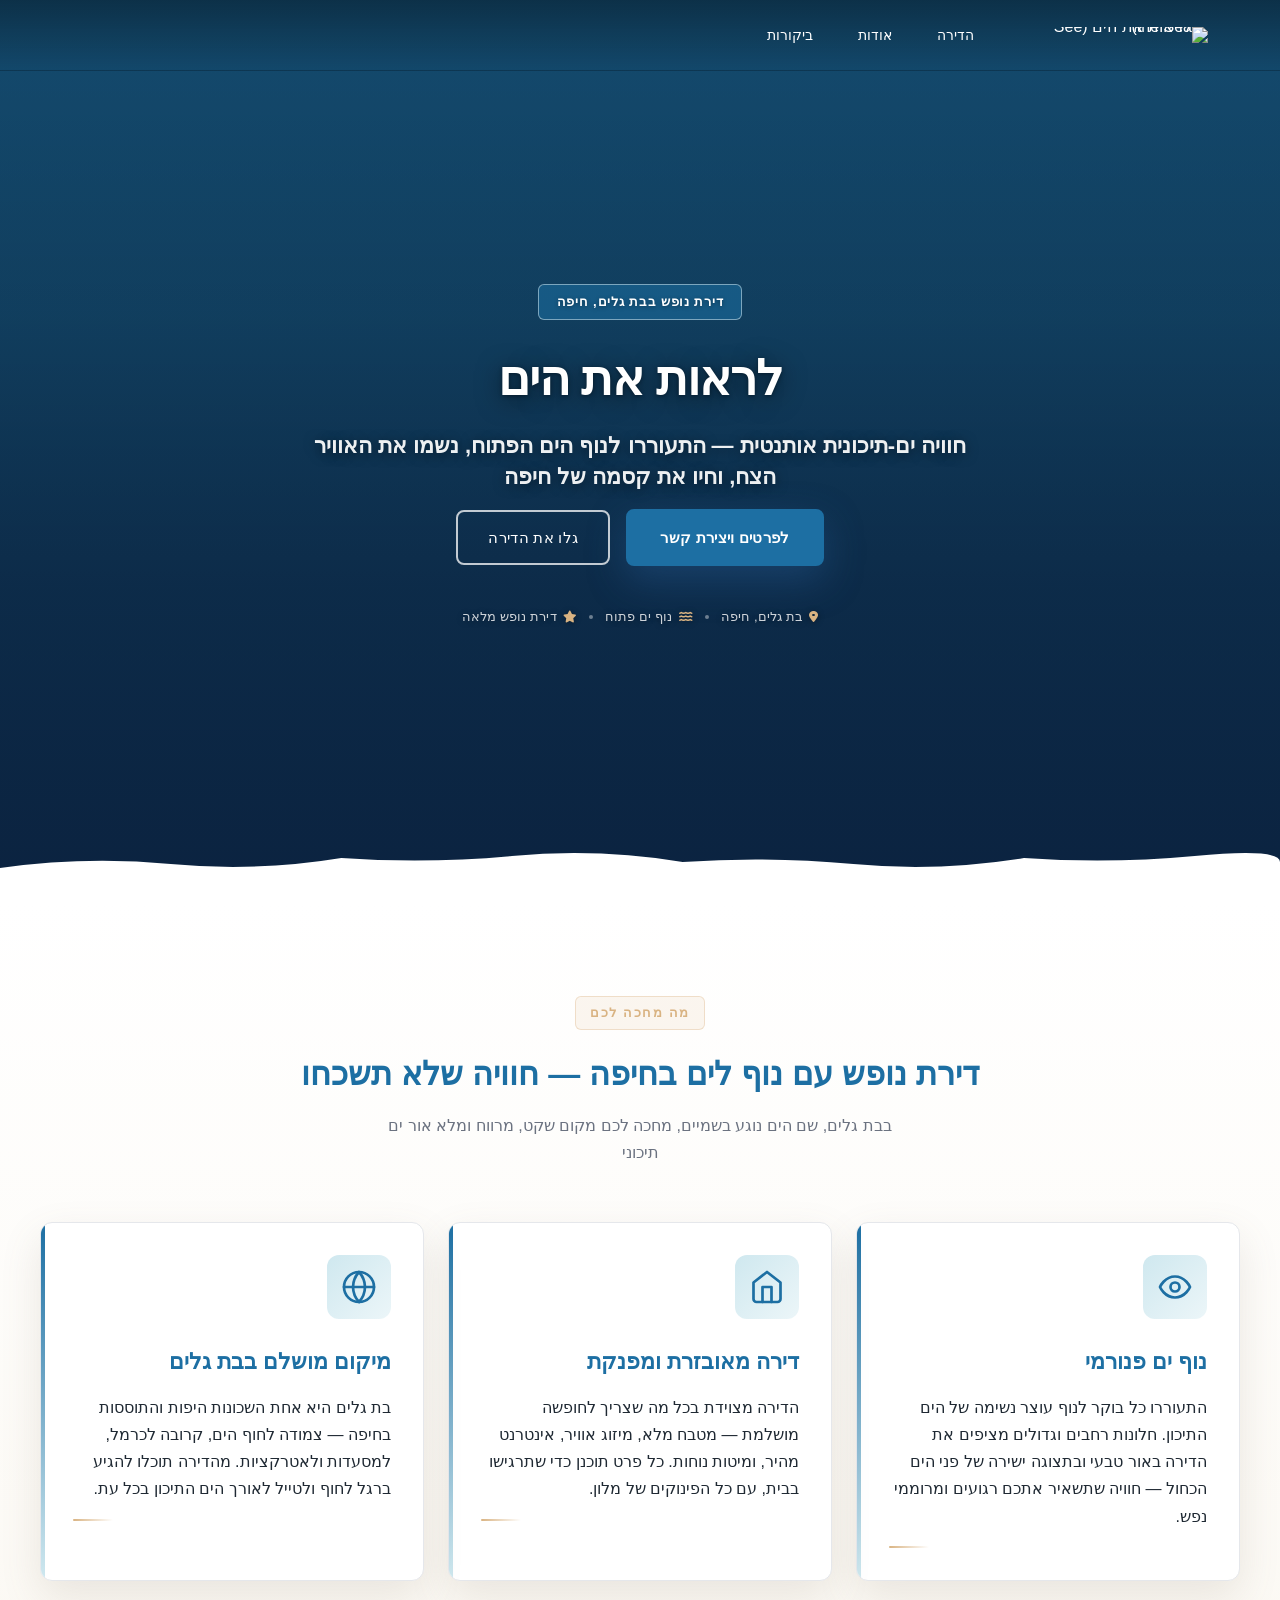
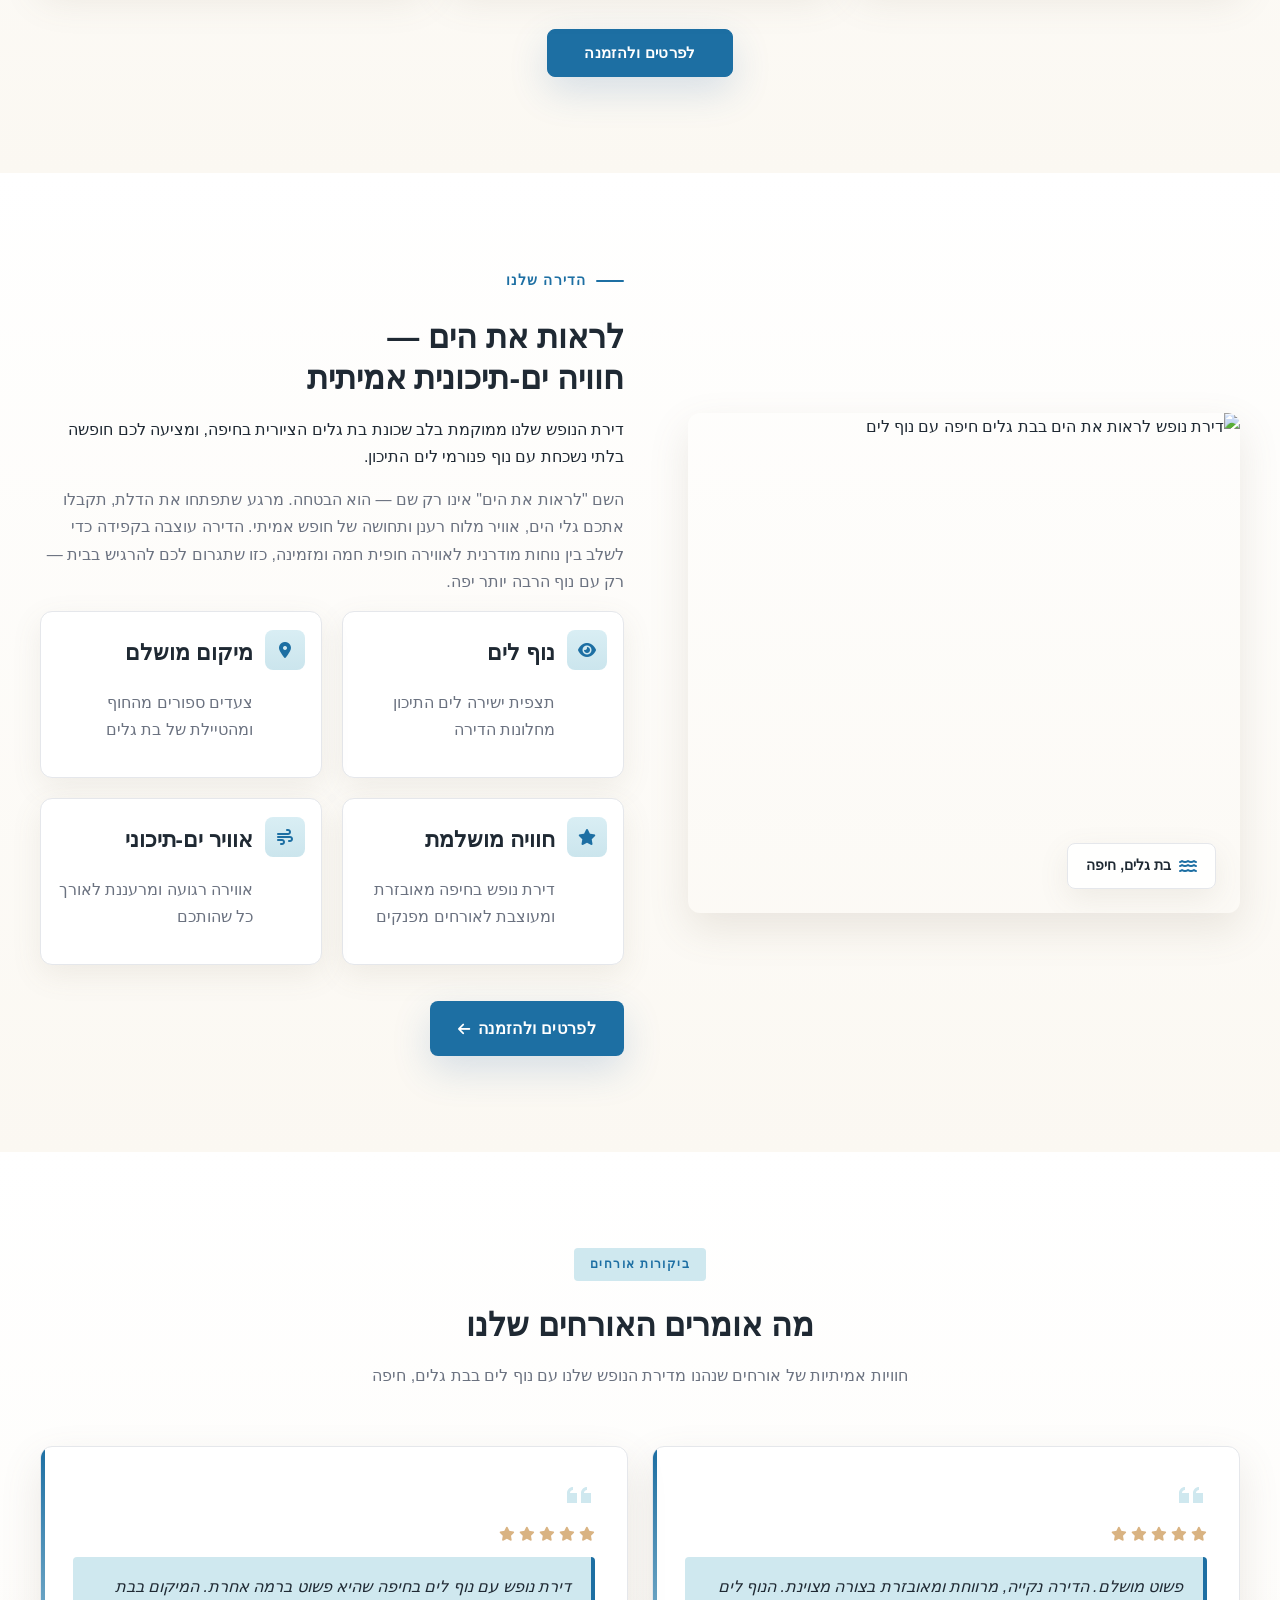
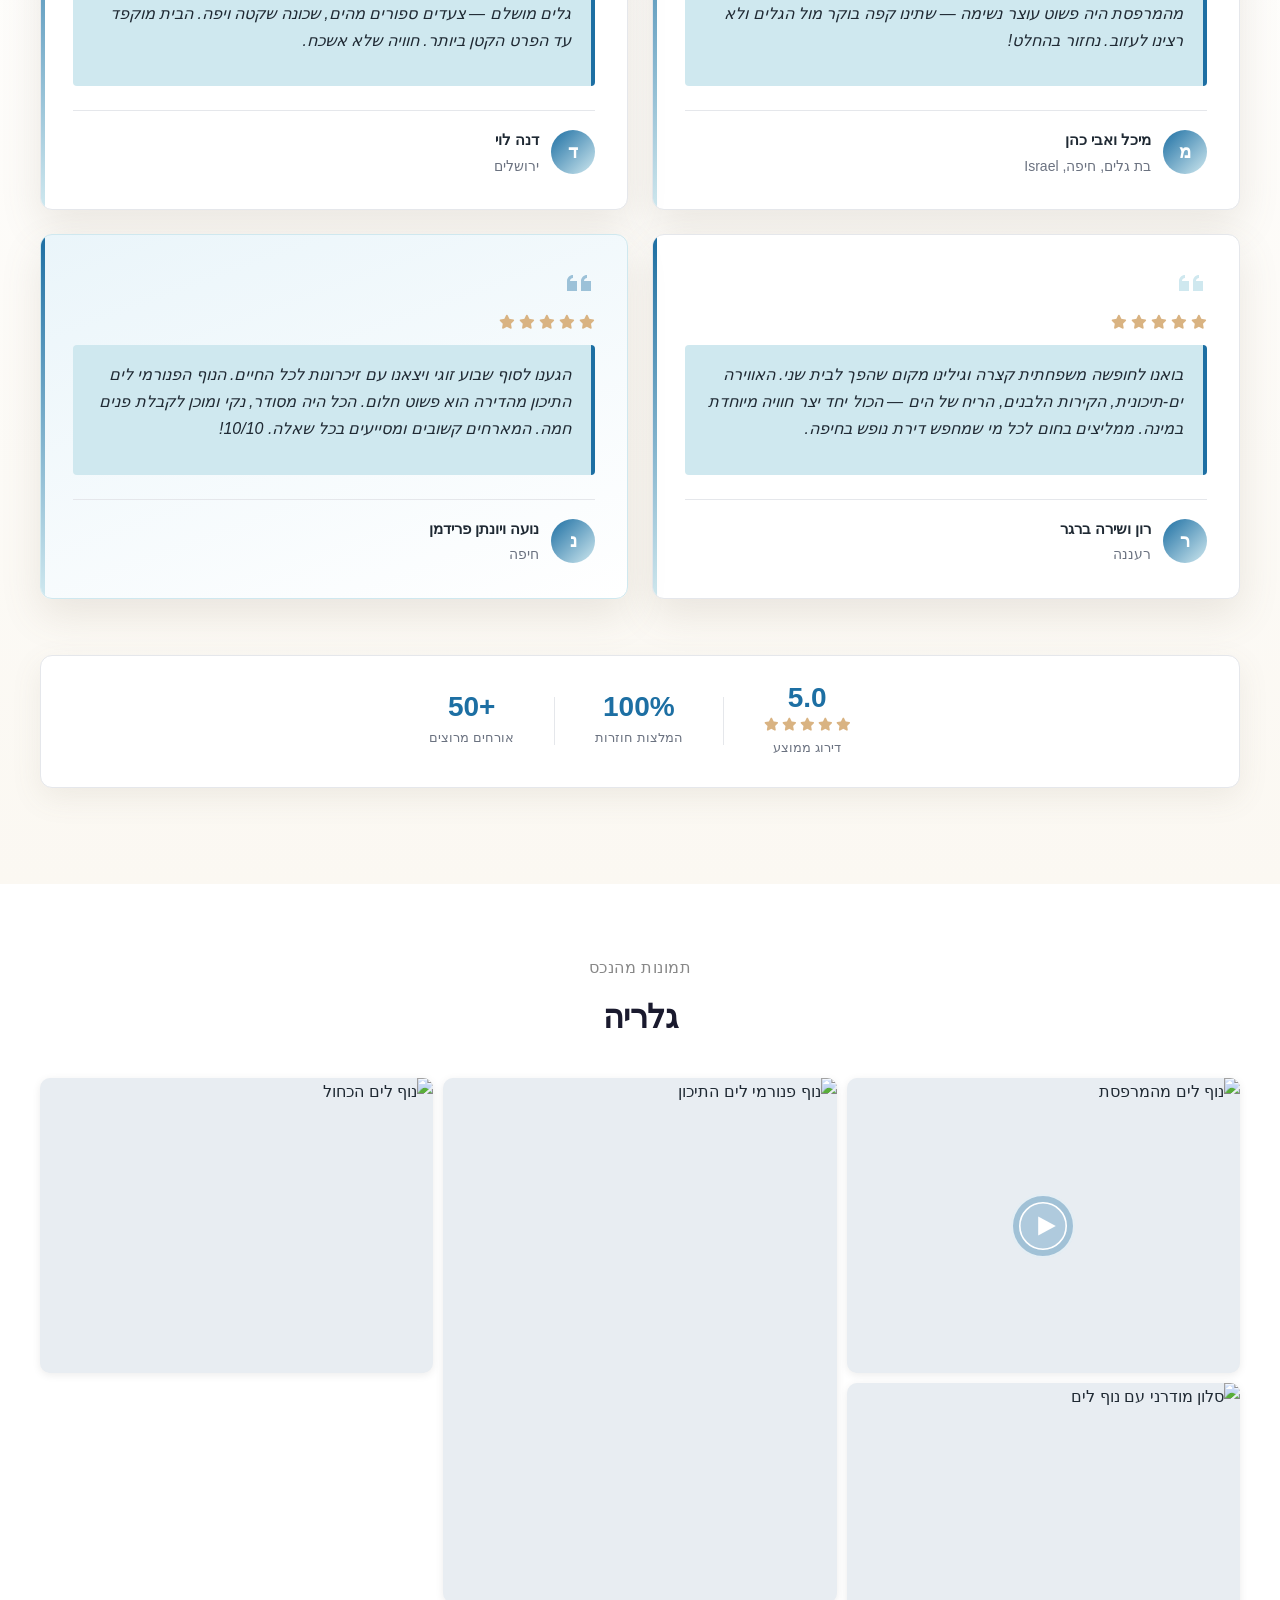
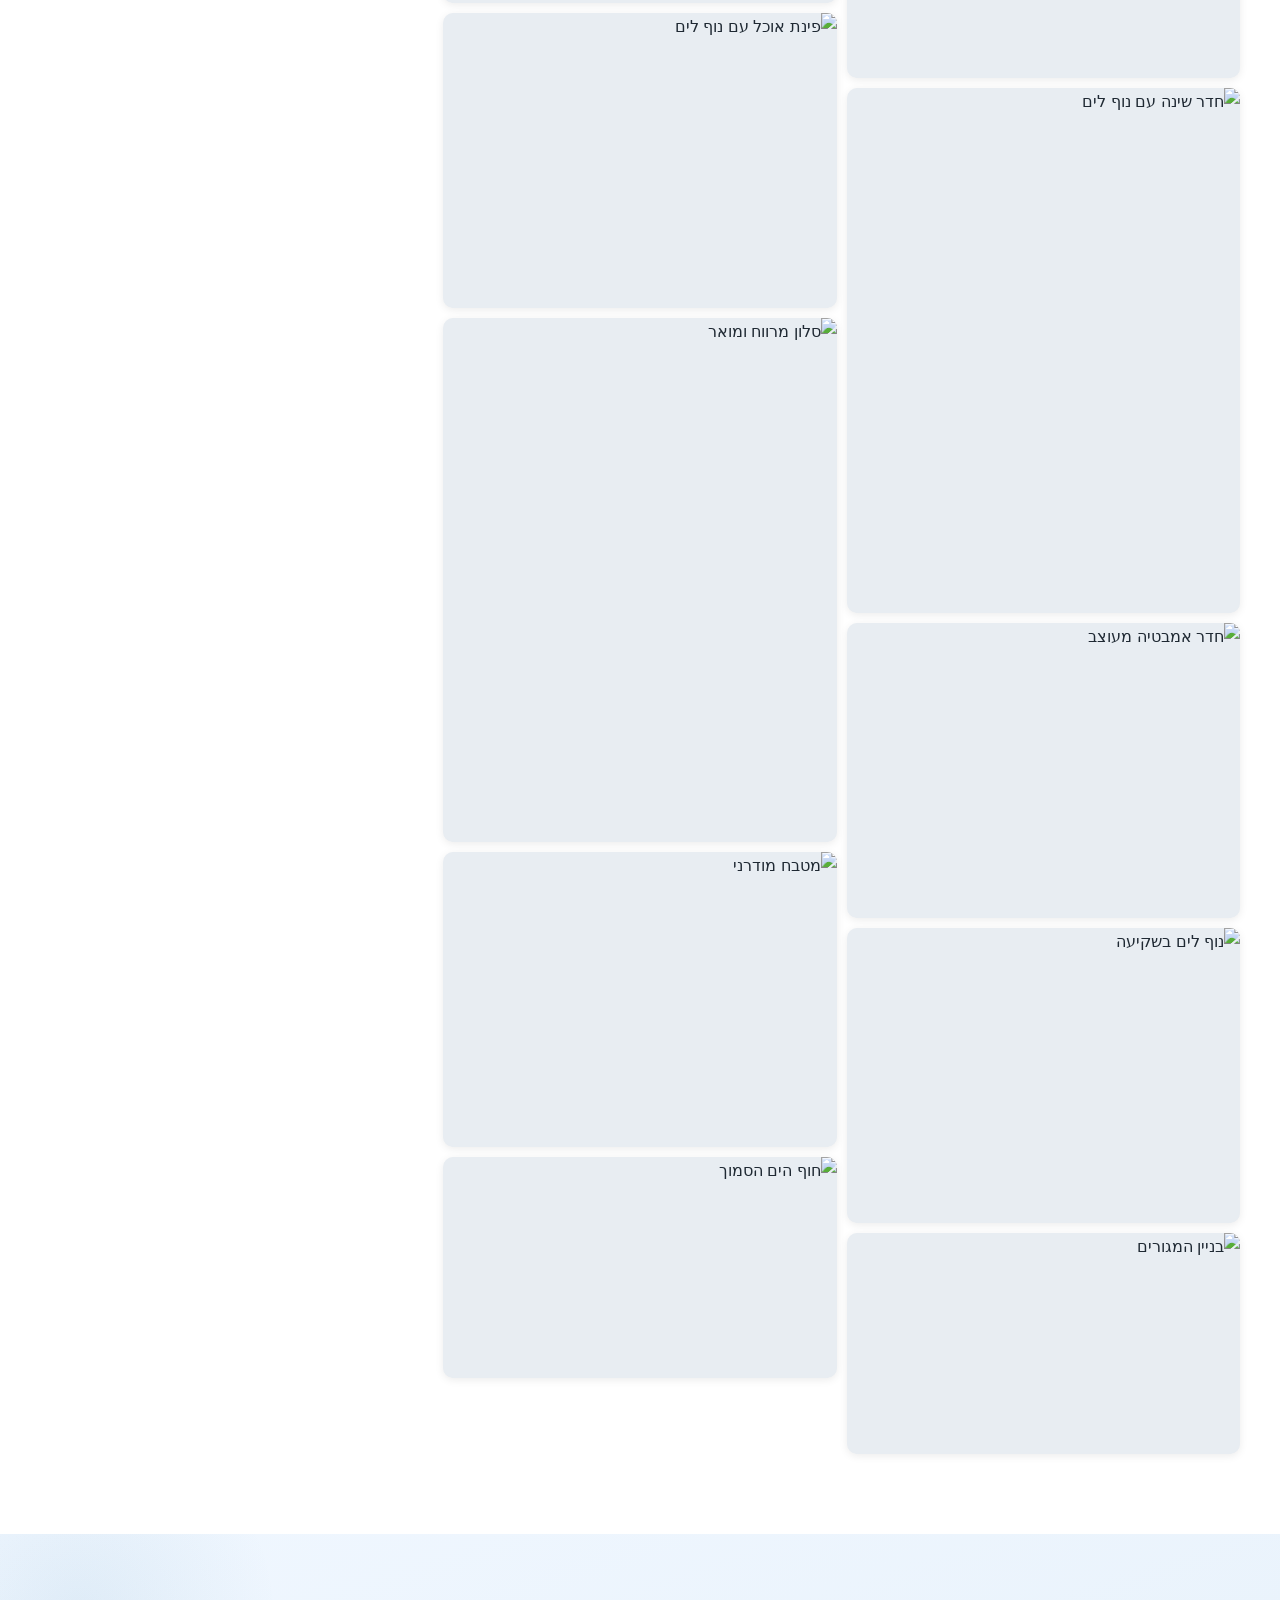
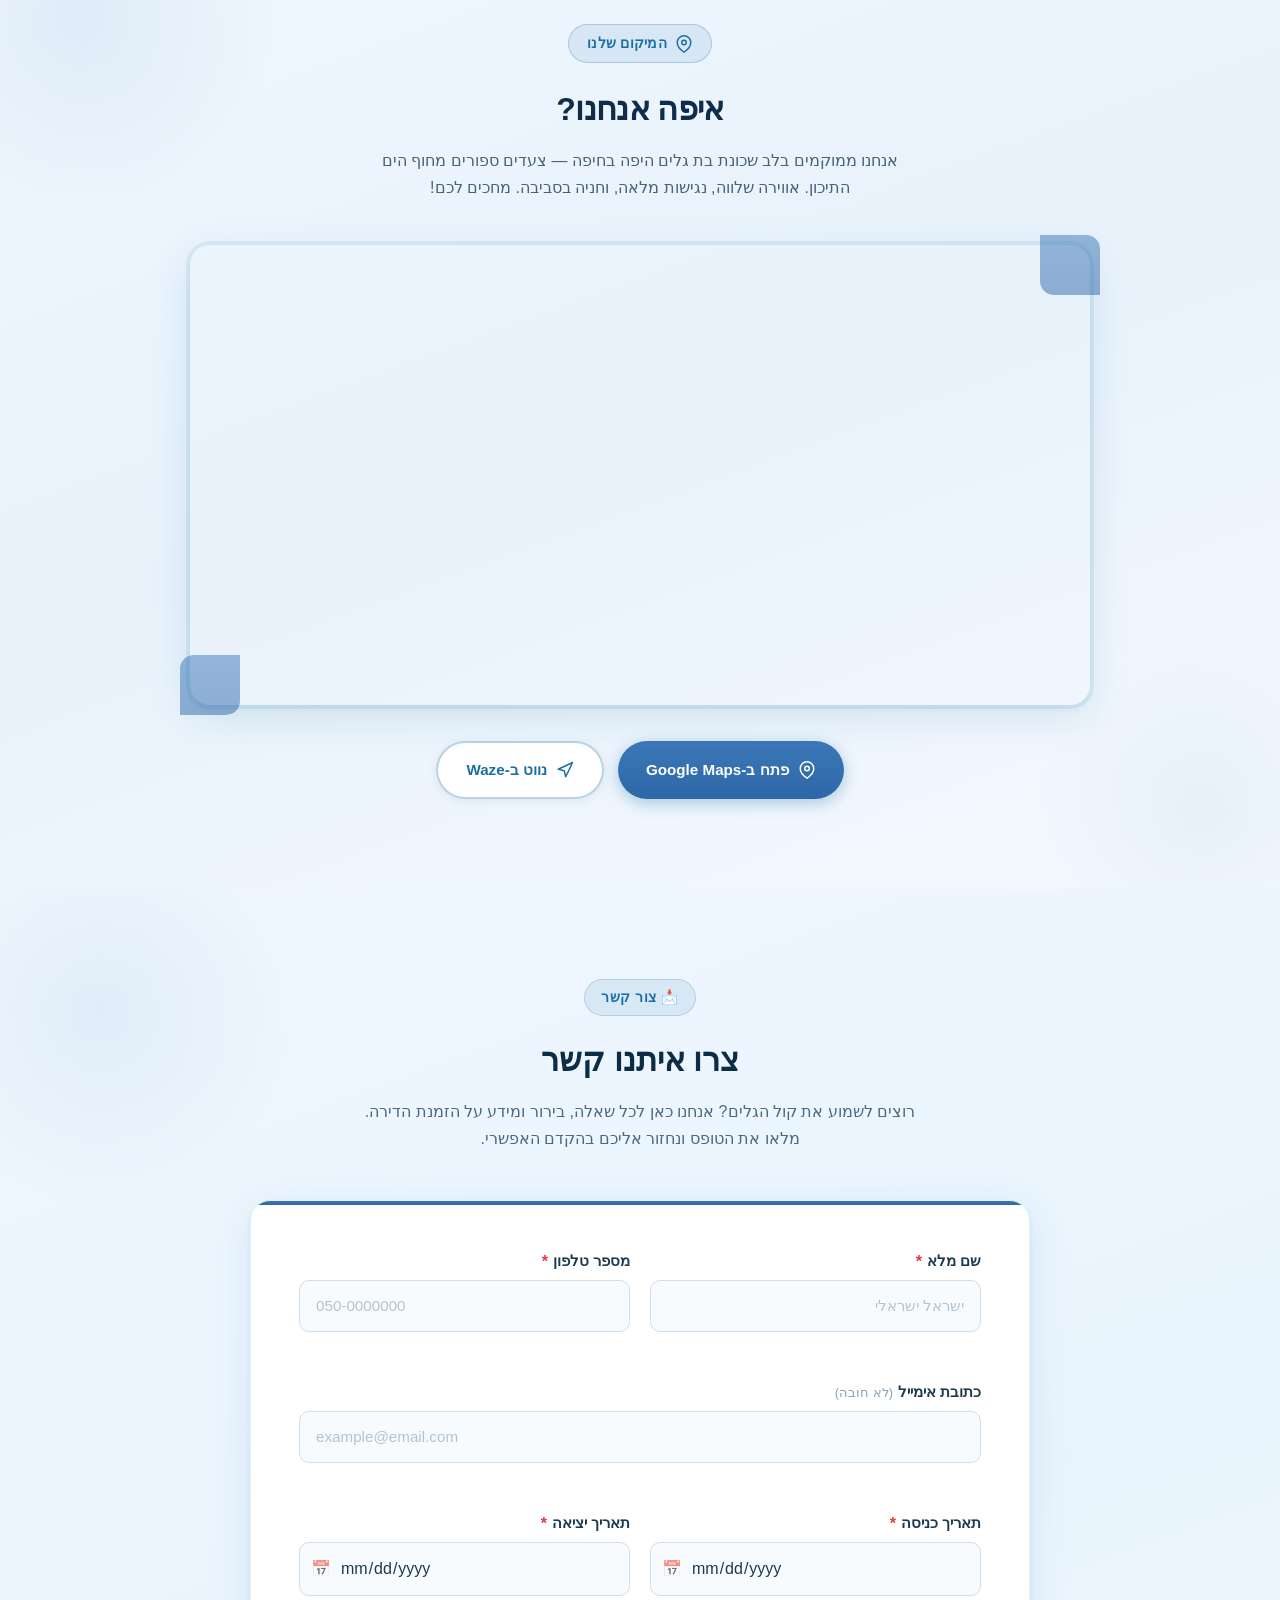
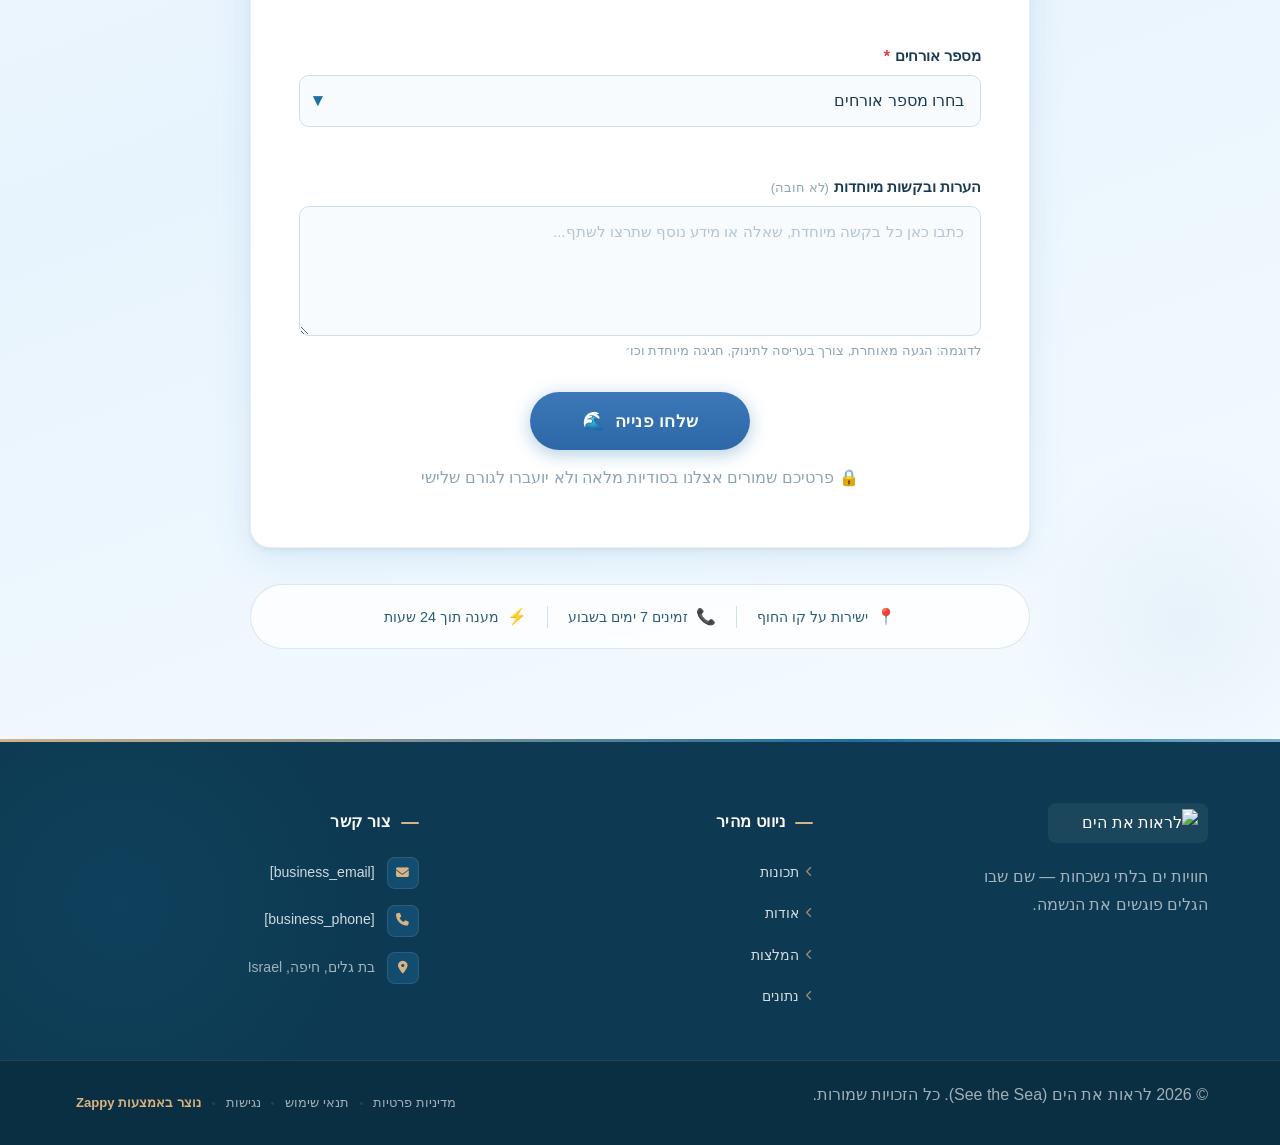
==== commit 14f39607: "Background sync: Progressive GitHub Sync" ====
--- a/public/index.html
+++ b/public/index.html
@@ -1 +1 @@
-<!doctype html><html dir="rtl" lang="ar"><head><meta charset="UTF-8"><meta content="width=device-width,initial-scale=1" name="viewport"><meta content="index, follow" name="robots"><title>דירת נופש — לראות את הים (See the Sea)</title><meta content="A vacation apartment called &#39;See the Sea&#39; (לראות את הים) located in Bat Galim, Haifa, Israel. The name evokes a strong connection to the sea and ocean views, su" name="description"><meta content="דירת נופש, דירת נופש בחיפה, דירת נופש עם נוף לים בחיפה, השכרת דירה לתיירים חיפה" name="keywords"><link href="/assets/favicon.ico" rel="icon" type="image/x-icon"><link href="/assets/favicon-16x16.png" rel="icon" type="image/png" sizes="16x16"><link href="/assets/favicon-32x32.png" rel="icon" type="image/png" sizes="32x32"><link href="/assets/favicon-48x48.png" rel="icon" type="image/png" sizes="48x48"><link href="/assets/favicon-192x192.png" rel="icon" type="image/png" sizes="192x192"><link href="/assets/favicon-512x512.png" rel="icon" type="image/png" sizes="512x512"><link href="/assets/apple-touch-icon.png" rel="apple-touch-icon"><script>!function(){"use strict";var t="cc6ff3ca-a323-410b-950f-6523fea74d57",e="https://api.zappy5.com/api/analytics/track",a=18e5,n=2592e6,o=!0,i=!0,r=!0;var s=function(){var e="zappy_visitor_"+t,a=null;try{if(a=localStorage.getItem(e)){var o=JSON.parse(a),i=Date.now();if(i-o.created<n)return o.lastSeen=i,localStorage.setItem(e,JSON.stringify(o)),o.id}}catch(t){console.warn("Zappy Analytics: LocalStorage not available")}var r="zv_"+Date.now()+"_"+Math.random().toString(36).substr(2,9);try{localStorage.setItem(e,JSON.stringify({id:r,created:Date.now(),lastSeen:Date.now()}))}catch(t){}return r}(),c=function(){var e="zappy_session_"+t,n=null;try{if(n=sessionStorage.getItem(e)){var o=JSON.parse(n),i=Date.now();if(i-o.timestamp<a)return o.timestamp=i,sessionStorage.setItem(e,JSON.stringify(o)),o.id}}catch(t){console.warn("Zappy Analytics: SessionStorage not available")}var r="zs_"+Date.now()+"_"+Math.random().toString(36).substr(2,9);try{sessionStorage.setItem(e,JSON.stringify({id:r,timestamp:Date.now()}))}catch(t){}return r}();function l(a,n){n=n||{};var o={website_id:t,event_type:a,page_path:window.location.pathname,referrer:document.referrer||"direct",visitor_id:s,session_id:c,metadata:n};if(navigator.sendBeacon){var i=new Blob([JSON.stringify(o)],{type:"application/json"});navigator.sendBeacon(e,i)}else fetch(e,{method:"POST",headers:{"Content-Type":"application/json"},body:JSON.stringify(o),keepalive:!0}).catch(function(t){console.warn("Zappy Analytics: Failed to track event",t)})}o&&l("pageview",{title:document.title,url:window.location.href}),i&&document.addEventListener("click",function(t){var e=t.target;if("BUTTON"===e.tagName||e.closest("button")){var a="BUTTON"===e.tagName?e:e.closest("button");l("click",{element:"button",text:a.textContent.trim().substring(0,100),id:a.id||null,class:a.className||null})}else if("A"===e.tagName||e.closest("a")){var n="A"===e.tagName?e:e.closest("a");l("navigation",{element:"link",text:n.textContent.trim().substring(0,100),href:n.href,external:n.hostname!==window.location.hostname})}},!0),r&&document.addEventListener("submit",function(t){var e=t.target;l("form_submit",{form_id:e.id||null,form_name:e.name||null,form_action:e.action||null,form_method:e.method||"GET"})},!0);var d=Date.now();window.addEventListener("beforeunload",function(){l("page_unload",{time_on_page:Math.floor((Date.now()-d)/1e3),page_path:window.location.pathname})}),window.zappyAnalytics={track:l,getVisitorId:function(){return s},getSessionId:function(){return c}}}()</script><meta content="דירת נופש — לראות את הים (See the Sea)" property="og:title"><meta content="A vacation apartment called &#39;See the Sea&#39; (לראות את הים) located in Bat Galim, Haifa, Israel. The name evokes a strong connection to the sea and ocean views, su" property="og:description"><meta content="summary_large_image" name="twitter:card"><meta content="דירת נופש — לראות את הים (See the Sea)" name="twitter:title"><meta content="A vacation apartment called &#39;See the Sea&#39; (לראות את הים) located in Bat Galim, Haifa, Israel. The name evokes a strong connection to the sea and ocean views, su" name="twitter:description"><link href="/styles.css" rel="stylesheet"><link href="https://cdnjs.cloudflare.com/ajax/libs/font-awesome/6.4.0/css/all.min.css" rel="stylesheet" crossorigin="anonymous" integrity="sha512-iecdLmaskl7CVkqkXNQ/ZH/XLlvWZOJyj7Yy7tcenmpD1ypASozpmT/E0iPtmFIB46ZmdtAc9eNBvH0H/ZpiBw==" referrerpolicy="no-referrer"/><style id="zappy-dropdown-submenu-styles">#navMenu li:has(.sub-menu),.nav-menu li:has(.sub-menu),.navbar li:has(.sub-menu),nav li:has(.sub-menu){position:relative}#navMenu .sub-menu,.nav-menu .sub-menu,.navbar .sub-menu,nav .sub-menu{display:block!important;position:absolute!important;top:100%;left:0;min-width:220px;background:#fff;border-radius:8px;box-shadow:0 8px 25px rgba(0,0,0,.15);padding:8px 0;opacity:0;visibility:hidden;transform:translateY(10px);transition:all .3s ease;z-index:1000;list-style:none;pointer-events:none}#navMenu li:hover>.sub-menu,.nav-menu li:hover>.sub-menu,.navbar li:hover>.sub-menu,nav li:hover>.sub-menu{opacity:1!important;visibility:visible!important;transform:translateY(0)!important;pointer-events:auto!important}.sub-menu li{list-style:none;margin:0;padding:0}.sub-menu a{display:block!important;padding:10px 16px!important;color:var(--text-dark,#333)!important;font-weight:500;text-decoration:none;white-space:nowrap;transition:background-color .2s}.sub-menu .zappy-nav-child>a{padding-left:28px!important;font-size:.9em!important;opacity:.85!important}[dir=rtl] .sub-menu .zappy-nav-child>a,html[lang=ar] .sub-menu .zappy-nav-child>a,html[lang=he] .sub-menu .zappy-nav-child>a{padding-left:10px!important;padding-right:28px!important}.sub-menu .zappy-nav-parent>a{font-weight:600!important}.sub-menu a:hover{background-color:#f5f5f5}[dir=rtl] .nav-menu .sub-menu,[dir=rtl] .navbar .sub-menu,[dir=rtl] nav .sub-menu,html[lang=ar] .nav-menu .sub-menu,html[lang=ar] .navbar .sub-menu,html[lang=ar] nav .sub-menu,html[lang=he] .nav-menu .sub-menu,html[lang=he] .navbar .sub-menu,html[lang=he] nav .sub-menu{left:auto!important;right:0!important}.sub-menu:empty,.sub-menu:not(:has(li)):not(:has(> a)),.sub-menu:not(:has(li:not(.zappy-hidden-menu-item))):not(:has(> a)){display:none!important;opacity:0!important;visibility:hidden!important;pointer-events:none!important}li:has(.menu-group-title):hover>.sub-menu{opacity:1!important;visibility:visible!important;transform:translateY(0)!important;pointer-events:auto!important}#navMenu>li>.menu-group-title,.nav-menu>li>.menu-group-title{display:inline-block;padding:.5rem 1rem;cursor:default;user-select:none}@media (max-width:768px){#navMenu .sub-menu,.nav-menu .sub-menu,.navbar .sub-menu,nav .sub-menu{position:static!important;transform:none!important;box-shadow:none!important;background:0 0!important;max-height:0;overflow:hidden;opacity:0;visibility:hidden;transition:max-height .3s ease,opacity .3s ease;padding:0!important;border-radius:0!important}.sub-menu.mobile-expanded{max-height:60vh!important;overflow-y:auto!important;opacity:1!important;visibility:visible!important;padding:8px 0 8px 16px!important}[dir=rtl] .sub-menu.mobile-expanded,html[lang=he] .sub-menu.mobile-expanded{padding:8px 16px 8px 0!important}#navMenu li:hover>.sub-menu,.nav-menu li:hover>.sub-menu,.navbar li:hover>.sub-menu,nav li:hover>.sub-menu{opacity:0;visibility:hidden;pointer-events:none}#navMenu li>.sub-menu.mobile-expanded,.nav-menu li>.sub-menu.mobile-expanded,.navbar li>.sub-menu.mobile-expanded,nav li>.sub-menu.mobile-expanded{opacity:1!important;visibility:visible!important;pointer-events:auto!important}#navMenu li:has(.sub-menu),.nav-menu li:has(.sub-menu),.navbar li:has(.sub-menu),nav li:has(.sub-menu){display:flex!important;flex-wrap:wrap!important;align-items:center!important;position:relative!important;min-height:44px!important}#navMenu li:has(.sub-menu)>a,.nav-menu li:has(.sub-menu)>a,.navbar li:has(.sub-menu)>a,nav li:has(.sub-menu)>a{flex:1!important;min-width:0!important}#navMenu li:has(.sub-menu)>.menu-group-title,.nav-menu li:has(.sub-menu)>.menu-group-title,.navbar li:has(.sub-menu)>.menu-group-title,nav li:has(.sub-menu)>.menu-group-title{flex:1!important;min-width:0!important;padding:0!important;line-height:inherit!important}#navMenu li:has(.sub-menu)>.sub-menu,.nav-menu li:has(.sub-menu)>.sub-menu,.navbar li:has(.sub-menu)>.sub-menu,nav li:has(.sub-menu)>.sub-menu{flex-basis:100%!important;width:100%!important}#navMenu li:has(.sub-menu)>a [class*=arrow],#navMenu li:has(.sub-menu)>a [class*=chevron],.nav-menu li:has(.sub-menu)>a .fa-angle-down,.nav-menu li:has(.sub-menu)>a .fa-chevron-down,.nav-menu li:has(.sub-menu)>a [class*=arrow],.nav-menu li:has(.sub-menu)>a [class*=chevron],nav li:has(.sub-menu)>a [class*=arrow],nav li:has(.sub-menu)>a [class*=chevron]{display:none!important;visibility:hidden!important}.mobile-submenu-toggle{display:flex!important;align-items:center!important;justify-content:center!important;width:44px!important;height:auto!important;background:0 0!important;border:none!important;cursor:pointer!important;color:var(--text-dark)!important;position:static!important;flex-shrink:0!important;align-self:stretch!important;z-index:2!important;padding:0!important;margin:0!important}.mobile-submenu-toggle::after{content:''!important;width:0!important;height:0!important;border-left:6px solid transparent!important;border-right:6px solid transparent!important;border-top:7px solid currentColor!important;transition:transform .3s ease!important}.mobile-submenu-toggle.expanded::after{transform:rotate(180deg)!important}.sub-menu a{padding:10px 0!important;display:block!important;color:var(--text-dark)!important}.sub-menu .zappy-nav-child>a{padding-left:28px!important;font-size:.9em!important;opacity:.85!important}[dir=rtl] .sub-menu .zappy-nav-child>a,html[lang=ar] .sub-menu .zappy-nav-child>a,html[lang=he] .sub-menu .zappy-nav-child>a{padding-left:0!important;padding-right:28px!important}.sub-menu .zappy-nav-parent>a{font-weight:600!important}#navMenu.active,.nav-menu.active{max-width:100vw!important;overflow-x:hidden!important;box-sizing:border-box!important}.navbar .sub-menu li a,.zappy-products-dropdown .sub-menu a,nav.navbar .sub-menu li a{color:var(--text-dark)!important}}@media (min-width:769px){.mobile-submenu-toggle{display:none!important}}</style><style id="mobile-lang-menu-deployed-css">@media (max-width:768px){.lang-switcher,.nav-container .lang-switcher,.nav-cta-container .lang-switcher,.nav-ecommerce-icons .lang-switcher,.nav-icons-left .lang-switcher,.navbar .lang-switcher,.navbar .nav-cta-container .lang-switcher{display:none!important}.mobile-lang-menu{width:100%;border-top:1px solid rgba(128,128,128,.2);padding:8px 0 0 0;margin-top:8px}.mobile-lang-toggle{display:flex!important;align-items:center;justify-content:space-between;width:100%;padding:12px 16px;background:0 0;border:none;cursor:pointer;font-size:15px;color:inherit;font-family:inherit}.mobile-lang-toggle::after{content:'';display:inline-block;width:8px;height:8px;border-right:2px solid currentColor;border-bottom:2px solid currentColor;transform:rotate(45deg);transition:transform .3s ease;margin-left:8px}.mobile-lang-toggle.expanded::after{transform:rotate(-135deg)}.mobile-lang-options{max-height:0;overflow:hidden;transition:max-height .3s ease}.mobile-lang-options.expanded{max-height:300px}.mobile-lang-option{display:flex!important;align-items:center;gap:10px;padding:10px 24px;text-decoration:none;color:inherit;font-size:14px;font-family:inherit}.mobile-lang-option:hover{background:rgba(128,128,128,.1)}.mobile-lang-option.active{font-weight:600;opacity:.7;pointer-events:none}.mobile-lang-option img{width:20px;height:20px;border-radius:50%}}@media (min-width:769px){.mobile-lang-menu{display:none!important}}</style><style id="zappy-widget-visibility">#mic-access-tool-box,#mic-access-tool-general-button,#mic-init-access-tool #mic-access-tool-box,#mic-init-access-tool #mic-access-tool-general-button,#mic-init-access-tool .mic-access-tool-general-button,._access-icon,._access-menu,.mic-access-tool-box,.mic-access-tool-general-button,div[id*=mic-access-tool-box]{display:none!important;visibility:hidden!important;opacity:0!important;pointer-events:none!important}</style></head><body><nav class="navbar" dir="rtl"><button class="mobile-toggle" aria-label="Menu" id="mobileToggle"><svg viewBox="0 0 24 24" fill="none" height="24" width="24" class="hamburger-icon"><path d="M3 12h18M3 6h18M3 18h18" stroke="currentColor" stroke-linecap="round" stroke-width="2"></path></svg><svg viewBox="0 0 24 24" fill="none" height="24" width="24" class="close-icon" style="display:none"><path d="M18 6L6 18M6 6l12 12" stroke="currentColor" stroke-linecap="round" stroke-width="2"></path></svg></button><button class="phone-header-btn" aria-label="Call" data-phone="[business_phone]"><svg viewBox="0 0 24 24" fill="currentColor" height="20" width="20"><path d="M22 16.92v3a2 2 0 0 1-2.18 2 19.79 19.79 0 0 1-8.63-3.07 19.5 19.5 0 0 1-6-6 19.79 19.79 0 0 1-3.07-8.67A2 2 0 0 1 4.11 2h3a2 2 0 0 1 2 1.72 12.84 12.84 0 0 0 .7 2.81 2 2 0 0 1-.45 2.11L8.09 9.91a16 16 0 0 0 6 6l1.27-1.27a2 2 0 0 1 2.11-.45 12.84 12.84 0 0 0 2.81.7A2 2 0 0 1 22 16.92z"></path></svg></button><div class="nav-container"><div class="nav-right-group"><div class="nav-brand"><a href="/" class="logo-link"><img alt="לראות את הים (See the Sea)" class="logo" src="/assets/business-logo.webp"></a></div><ul class="nav-menu" id="navMenu"><li><a href="#features">הדירה</a></li><li><a href="#about">אודות</a></li><li><a href="#testimonials">ביקורות</a></li></ul></div><div class="nav-cta-container"></div></div></nav><script>window.addEventListener("load",function(){const e=document.querySelector(".navbar, nav, header");if(!e)return void console.log("[Navbar] Navbar element not found");let t=document.getElementById("mobileToggle")||document.querySelector(".mobile-toggle")||document.querySelector(".hamburger")||document.querySelector(".hamburger-menu")||document.querySelector(".menu-toggle")||document.querySelector(".burger-menu")||document.querySelector('[aria-label="Menu"]')||document.querySelector('[aria-label="תפריט"]');const o=document.querySelector(".phone-header-btn"),n=window.getComputedStyle(e);let r=n.backgroundColor;if(console.log("[Navbar] Initial navbar background:",r),"transparent"===r||"rgba(0, 0, 0, 0)"===r||r.startsWith("rgba")&&r.includes(", 0)")){const e=n.backgroundImage;if(e&&"none"!==e)console.log("[Navbar] Navbar has background image/gradient, using dark text"),r="rgb(240, 240, 240)";else{const e=window.getComputedStyle(document.body).backgroundColor;console.log("[Navbar] Navbar transparent, using body background:",e),r=e}}const i=r.match(/\d+/g);if(i&&i.length>=3){const e=(.299*parseInt(i[0])+.587*parseInt(i[1])+.114*parseInt(i[2]))/255;console.log("[Navbar] Mobile button colors preserved from Claude CSS (luminance:",e.toFixed(2)+")");const n=document.createElement("style");n.id="zappy-mobile-nav-fix";document.documentElement.lang;document.documentElement.dir,n.textContent='\n        /* Hide mobile buttons on desktop, show only on mobile */\n        @media (min-width: 769px) {\n          .mobile-toggle,\n          .phone-header-btn {\n            display: none !important;\n          }\n        }\n        \n        /* Show and position mobile buttons correctly on mobile */\n        @media (max-width: 768px) {\n          .mobile-toggle,\n          .phone-header-btn {\n            position: absolute !important;\n            top: 50% !important;\n            transform: translateY(-50%) !important;\n            z-index: 1001 !important;\n            display: flex !important;\n            align-items: center !important;\n            justify-content: center !important;\n            width: 36px !important;\n            height: 36px !important;\n            border-radius: 50% !important;\n            border: none !important;\n            cursor: pointer !important;\n            padding: 6px !important;\n            background: none !important;\n            color: var(--nav-text, var(--text-dark)) !important;\n          }\n          \n          /* LTR positioning (default): hamburger LEFT, phone RIGHT */\n          html:not([dir="rtl"]):not([lang="he"]):not([lang="ar"]) .mobile-toggle,\n          html[dir="ltr"] .mobile-toggle {\n            left: 12px !important;\n            right: auto !important;\n          }\n          html:not([dir="rtl"]):not([lang="he"]):not([lang="ar"]) .phone-header-btn,\n          html[dir="ltr"] .phone-header-btn {\n            right: 12px !important;\n            left: auto !important;\n          }\n          \n          /* RTL positioning: hamburger RIGHT, phone LEFT */\n          html[dir="rtl"] .mobile-toggle,\n          html[lang="he"] .mobile-toggle,\n          html[lang="ar"] .mobile-toggle {\n            right: 12px !important;\n            left: auto !important;\n          }\n          html[dir="rtl"] .phone-header-btn,\n          html[lang="he"] .phone-header-btn,\n          html[lang="ar"] .phone-header-btn {\n            left: 12px !important;\n            right: auto !important;\n          }\n          \n          /* CRITICAL: Ensure nav-container has min-height on mobile */\n          /* All children are positioned absolutely/fixed on mobile, so height:auto collapses to 0 */\n          .nav-container {\n            min-height: 70px !important;\n            position: relative !important;\n          }\n          \n          /* Ensure SVG icons are properly sized and inherit color */\n          .mobile-toggle svg,\n          .phone-header-btn svg {\n            width: 24px !important;\n            height: 24px !important;\n            /* Don\'t force display - let JavaScript control hamburger/close toggle */\n          }\n          \n          /* Reset nav-cta-container on mobile - remove desktop box-shadow/padding */\n          /* that creates a visible ghost box when CTA button is hidden */\n          .nav-cta-container {\n            box-shadow: none !important;\n            padding: 0 !important;\n          }\n          \n          /* Hide nav-cta-container entirely on mobile when there\'s no lang-switcher */\n          /* (only the CTA button is inside, and it\'s hidden on mobile) */\n          .nav-cta-container:not(:has(.lang-switcher)) {\n            display: none !important;\n          }\n          \n          /* CRITICAL: Prevent hero image fade gradient from bleeding over headline text */\n          /* The .image-fade-gradient has bottom: -30px (extends below parent) */\n          /* On mobile stacked layout, this overlaps the h1 text below the image */\n          .hero-image-column {\n            overflow: hidden !important;\n          }\n          .image-fade-gradient {\n            bottom: 0 !important;\n          }\n          \n          /* Hide desktop language switcher on mobile - hamburger menu handles it */\n          /* High specificity to override stored CSS */\n          .lang-switcher,\n          .nav-cta-container .lang-switcher,\n          .nav-container .lang-switcher,\n          .navbar .lang-switcher,\n          .navbar .nav-cta-container .lang-switcher {\n            display: none !important;\n          }\n        }\n      ';const r=document.getElementById("zappy-mobile-nav-fix");r&&r.remove(),document.head.appendChild(n),console.log("[Navbar] Critical CSS injected for mobile nav positioning");const l=window.innerWidth<=768;if(t){const e=t.querySelector(".hamburger-icon"),o=t.querySelector(".close-icon");e&&(e.style.setProperty("width","24px","important"),e.style.setProperty("height","24px","important"),e.style.setProperty("display","block","important")),o&&(o.style.setProperty("width","24px","important"),o.style.setProperty("height","24px","important"),o.style.setProperty("display","none","important")),l?(t.style.setProperty("position","absolute","important"),t.style.setProperty("top","50%","important"),t.style.setProperty("transform","translateY(-50%)","important"),t.style.setProperty("z-index","1001","important"),t.style.removeProperty("left"),t.style.removeProperty("right"),console.log("[Navbar] Mobile toggle positioning applied (mobile viewport)")):(t.style.removeProperty("position"),t.style.removeProperty("top"),t.style.removeProperty("transform"),t.style.removeProperty("z-index"),t.style.removeProperty("left"),t.style.removeProperty("right"),console.log("[Navbar] Desktop viewport - cleared mobile toggle inline positioning"))}if(o){const e=o.querySelector("svg");e&&(e.style.width="24px",e.style.height="24px",e.setAttribute("width","24"),e.setAttribute("height","24")),l?(o.style.setProperty("position","absolute","important"),o.style.setProperty("top","50%","important"),o.style.setProperty("transform","translateY(-50%)","important"),o.style.setProperty("z-index","1001","important"),o.style.removeProperty("left"),o.style.removeProperty("right"),console.log("[Navbar] Phone button positioning applied (mobile viewport)")):(o.style.removeProperty("position"),o.style.removeProperty("top"),o.style.removeProperty("transform"),o.style.removeProperty("z-index"),o.style.removeProperty("left"),o.style.removeProperty("right"),console.log("[Navbar] Desktop viewport - cleared phone button inline positioning"))}}else console.log("[Navbar] Could not parse background color:",r);t=document.getElementById("mobileToggle")||document.querySelector(".mobile-toggle")||document.querySelector(".hamburger")||document.querySelector(".hamburger-menu")||document.querySelector(".menu-toggle")||document.querySelector(".burger-menu")||document.querySelector('[aria-label="Menu"]')||document.querySelector('[aria-label="תפריט"]');const l=document.getElementById("navMenu")||document.querySelector(".nav-menu")||document.querySelector(".nav-links")||document.querySelector("nav ul:not(.submenu)");if(!t||!l)return void console.log("[Navbar] Mobile toggle or menu not found:",{toggle:!!t,menu:!!l});l.id||(l.id="navMenu"),console.log("[Navbar] Initializing mobile menu...");const a=t.cloneNode(!0);t.parentNode.replaceChild(a,t),a.addEventListener("click",function(e){e.preventDefault(),e.stopPropagation();const t=this.querySelector(".hamburger-icon"),o=this.querySelector(".close-icon");l.classList.contains("active")?(l.classList.remove("active"),t&&t.style.setProperty("display","block","important"),o&&o.style.setProperty("display","none","important"),document.body.style.overflow="",console.log("[Navbar] Menu closed")):(l.classList.add("active"),t&&t.style.setProperty("display","none","important"),o&&o.style.setProperty("display","block","important"),document.body.style.overflow="hidden",console.log("[Navbar] Menu opened"))}),l.querySelectorAll("a").forEach(function(e){e.addEventListener("click",function(){if("#"===this.getAttribute("href"))return;const e=a.querySelector(".hamburger-icon"),t=a.querySelector(".close-icon");l.classList.remove("active"),e&&e.style.setProperty("display","block","important"),t&&t.style.setProperty("display","none","important"),document.body.style.overflow="",console.log("[Navbar] Menu closed (link clicked)")})});var s=l.querySelectorAll(".dropdown-toggle");s.forEach(function(e){e.addEventListener("click",function(e){e.preventDefault(),e.stopPropagation();var t=this.closest(".nav-dropdown");t&&(t.parentNode.querySelectorAll(".nav-dropdown.open").forEach(function(e){e!==t&&e.classList.remove("open")}),t.classList.toggle("open"),console.log("[Navbar] Dropdown toggled:",t.classList.contains("open")?"open":"closed"))})}),document.addEventListener("click",function(e){e.target.closest(".nav-dropdown")||document.querySelectorAll(".nav-dropdown.open").forEach(function(e){e.classList.remove("open")})}),console.log("[Navbar] Dropdown handlers initialized for "+s.length+" dropdowns"),o&&o.addEventListener("click",function(){const e=document.querySelectorAll('a[href^="tel:"]'),t=e.length>0?e[0].getAttribute("href").replace("tel:",""):"[business_phone]";window.location.href="tel:"+t,console.log("[Navbar] Phone button clicked")}),console.log("[Navbar] Mobile menu initialized successfully");const p=function(){const e=document.querySelector(".whatsapp-float");e&&(window.innerWidth>=769?(e.style.setProperty("display","none","important"),e.style.setProperty("visibility","hidden","important"),e.style.setProperty("opacity","0","important"),e.style.setProperty("pointer-events","none","important"),console.log("[WhatsApp] Button hidden on desktop")):(e.style.removeProperty("display"),e.style.removeProperty("visibility"),e.style.removeProperty("opacity"),e.style.removeProperty("pointer-events"),console.log("[WhatsApp] Button visible on mobile")))};let c;p(),window.addEventListener("resize",function(){clearTimeout(c),c=setTimeout(p,100)})})</script><main><section class="index-hero-section" id="hero" dir="rtl" data-layout-spec="בית-hero" data-hero-type="fullscreen-scrim" style=";position:relative;overflow:hidden"><div class="hero-video-background"><div class="hero-video-overlay"></div><video autoplay="" class="hero-video" loop="" muted="" playsinline=""><source src="/assets/hero-video-clip-daylight-1776262300787.mp4" type="video/mp4">Your browser does not support the video tag.</video><img alt="Hero background" class="hero-video-fallback" src="/assets/site-index-hero-image-1.webp" loading="lazy"></div><div class="index-hero-bg"><img alt="נוף ים תיכוני מרהיב מבת גלים, חיפה" class="hero-original-image-hidden index-hero-img" src="/assets/site-index-hero-image-1.webp" data-context="Stunning full-bleed aerial view of the Mediterranean Sea from Bat Galim neighborhood in Haifa, Israel. Crystal-clear turquoise and deep blue water stretching to the horizon, with the Haifa coastline visible below. Warm golden late-afternoon sunlight reflecting off the water surface. The scene conveys open sea views, breezy coastal atmosphere, and Mediterranean beauty. Photorealistic, high-resolution, cinematic quality." data-hero-bg="true" data-placeholder="index-hero-image-1" height="700" style=";display:none !important" width="1200"></div><div class="index-hero-scrim" aria-hidden="true"></div><div class="index-hero-content"><div class="index-hero-badge">דירת נופש בבת גלים, חיפה</div><h1 class="index-hero-title">לראות את הים</h1><h3 class="index-hero-subtitle">חוויה ים-תיכונית אותנטית — התעוררו לנוף הים הפתוח, נשמו את האוויר הצח, וחיו את קסמה של חיפה</h3><div class="index-hero-ctas"><a href="#contact" class="index-hero-btn-primary">לפרטים ויצירת קשר</a><a href="#apartment" class="index-hero-btn-secondary">גלו את הדירה</a></div><div class="index-hero-meta"><span class="index-hero-meta-item"><i class="fa fa-map-marker-alt" aria-hidden="true"></i>בת גלים, חיפה</span><span class="index-hero-meta-divider" aria-hidden="true"></span><span class="index-hero-meta-item"><i class="fa fa-water" aria-hidden="true"></i>נוף ים פתוח</span><span class="index-hero-meta-divider" aria-hidden="true"></span><span class="index-hero-meta-item"><i class="fa-star fa" aria-hidden="true"></i>דירת נופש מלאה</span></div></div><div class="index-hero-divider-wrapper"><svg viewBox="0 0 1200 80" aria-hidden="true" xmlns="http://www.w3.org/2000/svg" data-no-icon-edit="true" preserveAspectRatio="none"><path d="M0,80 L0,48 Q80,36 160,44 T320,38 Q400,44 480,36 T640,42 Q720,36 800,44 T960,38 Q1040,44 1120,36 T1200,42 L1200,80 Z" fill="#FFFFFF"></path></svg></div></section><section class="index-features-section" id="features" dir="rtl" data-layout-spec="בית-features"><div class="index-features-container"><div class="index-features-header"><span class="index-features-label">מה מחכה לכם</span><h2 class="index-features-title">דירת נופש עם נוף לים בחיפה — חוויה שלא תשכחו</h2><p class="index-features-subtitle">בבת גלים, שם הים נוגע בשמיים, מחכה לכם מקום שקט, מרווח ומלא אור ים תיכוני</p></div><div class="index-features-grid"><article class="index-feature-card" id="zappy-section-2"><div class="index-feature-icon-wrap"><svg viewBox="0 0 24 24" fill="none" height="36" width="36" aria-hidden="true" xmlns="http://www.w3.org/2000/svg" data-element-type="icon" data-icon-type="svg" stroke="currentColor" stroke-linecap="round" stroke-linejoin="round" stroke-width="1.8"><path d="M2 12s3-7 10-7 10 7 10 7-3 7-10 7-10-7-10-7z"></path><circle cx="12" cy="12" r="3"></circle></svg></div><div class="index-feature-content"><h3 class="index-feature-title">נוף ים פנורמי</h3><p class="index-feature-desc">התעוררו כל בוקר לנוף עוצר נשימה של הים התיכון. חלונות רחבים וגדולים מציפים את הדירה באור טבעי ובתצוגה ישירה של פני הים הכחול — חוויה שתשאיר אתכם רגועים ומרוממי נפש.</p><div class="index-feature-accent-line"></div></div></article><article class="index-feature-card" id="zappy-section-3"><div class="index-feature-icon-wrap"><svg viewBox="0 0 24 24" fill="none" height="36" width="36" aria-hidden="true" xmlns="http://www.w3.org/2000/svg" data-element-type="icon" data-icon-type="svg" stroke="currentColor" stroke-linecap="round" stroke-linejoin="round" stroke-width="1.8"><path d="M3 9l9-7 9 7v11a2 2 0 0 1-2 2H5a2 2 0 0 1-2-2z"></path><polyline points="9 22 9 12 15 12 15 22"></polyline></svg></div><div class="index-feature-content"><h3 class="index-feature-title">דירה מאובזרת ומפנקת</h3><p class="index-feature-desc">הדירה מצוידת בכל מה שצריך לחופשה מושלמת — מטבח מלא, מיזוג אוויר, אינטרנט מהיר, ומיטות נוחות. כל פרט תוכנן כדי שתרגישו בבית, עם כל הפינוקים של מלון.</p><div class="index-feature-accent-line"></div></div></article><article class="index-feature-card" id="zappy-section-4"><div class="index-feature-icon-wrap"><svg viewBox="0 0 24 24" fill="none" height="36" width="36" aria-hidden="true" xmlns="http://www.w3.org/2000/svg" data-element-type="icon" data-icon-type="svg" stroke="currentColor" stroke-linecap="round" stroke-linejoin="round" stroke-width="1.8"><circle cx="12" cy="12" r="10"></circle><line x1="2" x2="22" y1="12" y2="12"></line><path d="M12 2a15.3 15.3 0 0 1 4 10 15.3 15.3 0 0 1-4 10 15.3 15.3 0 0 1-4-10 15.3 15.3 0 0 1 4-10z"></path></svg></div><div class="index-feature-content"><h3 class="index-feature-title">מיקום מושלם בבת גלים</h3><p class="index-feature-desc">בת גלים היא אחת השכונות היפות והתוססות בחיפה — צמודה לחוף הים, קרובה לכרמל, למסעדות ולאטרקציות. מהדירה תוכלו להגיע ברגל לחוף ולטייל לאורך הים התיכון בכל עת.</p><div class="index-feature-accent-line"></div></div></article></div><div class="index-features-cta-wrap"><a href="#contact" class="btn-primary index-features-cta">לפרטים ולהזמנה</a></div></div></section><section class="index-about-section" id="about" dir="rtl" data-layout-spec="בית-about"><div class="index-about-container"><div class="index-about-image-col"><div class="index-about-image-wrapper"><img alt="דירת נופש לראות את הים בבת גלים חיפה עם נוף לים" src="/assets/site-index-about-image-1.webp" data-context="A bright, airy vacation apartment interior in Bat Galim, Haifa, Israel. Large windows overlooking the Mediterranean Sea with blue water visible. White walls, warm wooden accents, comfortable coastal-style furniture in light blues and creams. Morning sunlight streaming in, sheer curtains gently billowing. Feels like a serene seaside retreat." data-placeholder="index-about-image-1" height="500" width="600"><div class="index-about-badge"><i class="fa-solid fa-water" aria-hidden="true"></i><span>בת גלים, חיפה</span></div></div></div><div class="index-about-text-col"><div class="index-about-label"><span class="index-about-label-line"></span><span>הדירה שלנו</span></div><h2 class="index-about-heading">לראות את הים —<br>חוויה ים-תיכונית אמיתית</h2><p class="index-about-lead">דירת הנופש שלנו ממוקמת בלב שכונת בת גלים הציורית בחיפה, ומציעה לכם חופשה בלתי נשכחת עם נוף פנורמי לים התיכון.</p><p class="index-about-body">השם "לראות את הים" אינו רק שם — הוא הבטחה. מרגע שתפתחו את הדלת, תקבלו אתכם גלי הים, אוויר מלוח רענן ותחושה של חופש אמיתי. הדירה עוצבה בקפידה כדי לשלב בין נוחות מודרנית לאווירה חופית חמה ומזמינה, כזו שתגרום לכם להרגיש בבית — רק עם נוף הרבה יותר יפה.</p><div class="index-about-features"><div class="index-about-feature-item"><div class="index-about-feature-icon"><i class="fa-solid fa-eye" aria-hidden="true" data-element-type="icon" data-icon-type="svg"></i></div><div class="index-about-feature-content"><h3>נוף לים</h3><p>תצפית ישירה לים התיכון מחלונות הדירה</p></div></div><div class="index-about-feature-item"><div class="index-about-feature-icon"><i class="fa-solid fa-location-dot" aria-hidden="true" data-element-type="icon" data-icon-type="svg"></i></div><div class="index-about-feature-content"><h3>מיקום מושלם</h3><p>צעדים ספורים מהחוף ומהטיילת של בת גלים</p></div></div><div class="index-about-feature-item"><div class="index-about-feature-icon"><i class="fa-star fa-solid" aria-hidden="true" data-element-type="icon" data-icon-type="svg"></i></div><div class="index-about-feature-content"><h3>חוויה מושלמת</h3><p>דירת נופש בחיפה מאובזרת ומעוצבת לאורחים מפנקים</p></div></div><div class="index-about-feature-item"><div class="index-about-feature-icon"><i class="fa-solid fa-wind" aria-hidden="true" data-element-type="icon" data-icon-type="svg"></i></div><div class="index-about-feature-content"><h3>אוויר ים-תיכוני</h3><p>אווירה רגועה ומרעננת לאורך כל שהותכם</p></div></div></div><a href="#contact" class="index-about-cta">לפרטים ולהזמנה<i class="fa-solid fa-arrow-left" aria-hidden="true"></i></a></div></div></section><section class="index-testimonials-section" id="testimonials" dir="rtl" data-layout-spec="בית-testimonials"><div class="index-testimonials-container"><div class="index-testimonials-header"><span class="index-testimonials-label">ביקורות אורחים</span><h2 class="index-testimonials-title">מה אומרים האורחים שלנו</h2><p class="index-testimonials-subtitle">חוויות אמיתיות של אורחים שנהנו מדירת הנופש שלנו עם נוף לים בבת גלים, חיפה</p></div><div class="index-testimonials-grid"><article class="index-testimonial-card" id="zappy-section-7"><div class="index-testimonial-quote-icon"><svg viewBox="0 0 32 32" fill="none" height="32" width="32" aria-hidden="true" xmlns="http://www.w3.org/2000/svg" data-element-type="icon" data-icon-type="svg"><path d="M10 8C6.686 8 4 10.686 4 14v10h10V14H7c0-1.657 1.343-3 3-3V8zm14 0c-3.314 0-6 2.686-6 6v10h10V14h-7c0-1.657 1.343-3 3-3V8z" fill="currentColor"></path></svg></div><div class="index-testimonial-stars"><i class="fas fa-star"></i><i class="fas fa-star"></i><i class="fas fa-star"></i><i class="fas fa-star"></i><i class="fas fa-star"></i></div><blockquote class="index-testimonial-text"><p>פשוט מושלם. הדירה נקייה, מרווחת ומאובזרת בצורה מצוינת. הנוף לים מהמרפסת היה פשוט עוצר נשימה — שתינו קפה בוקר מול הגלים ולא רצינו לעזוב. נחזור בהחלט!</p></blockquote><footer class="index-testimonial-author"><div class="index-testimonial-avatar"><span>מ</span></div><div class="index-testimonial-author-info"><strong class="index-testimonial-name">מיכל ואבי כהן</strong><small class="index-testimonial-location">בת גלים, חיפה, Israel</small></div></footer></article><article class="index-testimonial-card" id="zappy-section-8"><div class="index-testimonial-quote-icon"><svg viewBox="0 0 32 32" fill="none" height="32" width="32" aria-hidden="true" xmlns="http://www.w3.org/2000/svg" data-element-type="icon" data-icon-type="svg"><path d="M10 8C6.686 8 4 10.686 4 14v10h10V14H7c0-1.657 1.343-3 3-3V8zm14 0c-3.314 0-6 2.686-6 6v10h10V14h-7c0-1.657 1.343-3 3-3V8z" fill="currentColor"></path></svg></div><div class="index-testimonial-stars"><i class="fas fa-star"></i><i class="fas fa-star"></i><i class="fas fa-star"></i><i class="fas fa-star"></i><i class="fas fa-star"></i></div><blockquote class="index-testimonial-text"><p>דירת נופש עם נוף לים בחיפה שהיא פשוט ברמה אחרת. המיקום בבת גלים מושלם — צעדים ספורים מהים, שכונה שקטה ויפה. הבית מוקפד עד הפרט הקטן ביותר. חוויה שלא אשכח.</p></blockquote><footer class="index-testimonial-author"><div class="index-testimonial-avatar"><span>ד</span></div><div class="index-testimonial-author-info"><strong class="index-testimonial-name">דנה לוי</strong><small class="index-testimonial-location">ירושלים</small></div></footer></article><article class="index-testimonial-card" id="zappy-section-9"><div class="index-testimonial-quote-icon"><svg viewBox="0 0 32 32" fill="none" height="32" width="32" aria-hidden="true" xmlns="http://www.w3.org/2000/svg" data-element-type="icon" data-icon-type="svg"><path d="M10 8C6.686 8 4 10.686 4 14v10h10V14H7c0-1.657 1.343-3 3-3V8zm14 0c-3.314 0-6 2.686-6 6v10h10V14h-7c0-1.657 1.343-3 3-3V8z" fill="currentColor"></path></svg></div><div class="index-testimonial-stars"><i class="fas fa-star"></i><i class="fas fa-star"></i><i class="fas fa-star"></i><i class="fas fa-star"></i><i class="fas fa-star"></i></div><blockquote class="index-testimonial-text"><p>בואנו לחופשה משפחתית קצרה וגילינו מקום שהפך לבית שני. האווירה ים-תיכונית, הקירות הלבנים, הריח של הים — הכול יחד יצר חוויה מיוחדת במינה. ממליצים בחום לכל מי שמחפש דירת נופש בחיפה.</p></blockquote><footer class="index-testimonial-author"><div class="index-testimonial-avatar"><span>ר</span></div><div class="index-testimonial-author-info"><strong class="index-testimonial-name">רון ושירה ברגר</strong><small class="index-testimonial-location">רעננה</small></div></footer></article><article class="index-testimonial-card index-testimonial-card--featured" id="zappy-section-10"><div class="index-testimonial-quote-icon"><svg viewBox="0 0 32 32" fill="none" height="32" width="32" aria-hidden="true" xmlns="http://www.w3.org/2000/svg" data-element-type="icon" data-icon-type="svg"><path d="M10 8C6.686 8 4 10.686 4 14v10h10V14H7c0-1.657 1.343-3 3-3V8zm14 0c-3.314 0-6 2.686-6 6v10h10V14h-7c0-1.657 1.343-3 3-3V8z" fill="currentColor"></path></svg></div><div class="index-testimonial-stars"><i class="fas fa-star"></i><i class="fas fa-star"></i><i class="fas fa-star"></i><i class="fas fa-star"></i><i class="fas fa-star"></i></div><blockquote class="index-testimonial-text"><p>הגענו לסוף שבוע זוגי ויצאנו עם זיכרונות לכל החיים. הנוף הפנורמי לים התיכון מהדירה הוא פשוט חלום. הכל היה מסודר, נקי ומוכן לקבלת פנים חמה. המארחים קשובים ומסייעים בכל שאלה. 10/10!</p></blockquote><footer class="index-testimonial-author"><div class="index-testimonial-avatar"><span>נ</span></div><div class="index-testimonial-author-info"><strong class="index-testimonial-name">נועה ויונתן פרידמן</strong><small class="index-testimonial-location">חיפה</small></div></footer></article></div><div class="index-testimonials-rating-bar"><div class="index-testimonials-rating-item"><span class="index-testimonials-rating-num">5.0</span><div class="index-testimonials-rating-stars"><i class="fas fa-star"></i><i class="fas fa-star"></i><i class="fas fa-star"></i><i class="fas fa-star"></i><i class="fas fa-star"></i></div><span class="index-testimonials-rating-label">דירוג ממוצע</span></div><div class="index-testimonials-rating-divider"></div><div class="index-testimonials-rating-item"><span class="index-testimonials-rating-num">100%</span><span class="index-testimonials-rating-label">המלצות חוזרות</span></div><div class="index-testimonials-rating-divider"></div><div class="index-testimonials-rating-item"><span class="index-testimonials-rating-num">+50</span><span class="index-testimonials-rating-label">אורחים מרוצים</span></div></div></div></section><section class="gallery-sec"><div class="gallery-sec__header"><p class="gallery-sec__subtitle">תמונות מהנכס</p><h2 class="gallery-sec__title">גלריה</h2></div><div class="gallery-sec__grid"><div class="gallery-sec__col"><div class="gallery-sec__card gallery-sec__card--video"><img alt="נוף לים מהמרפסת" class="gallery-sec__img" data-image-placeholder="0" src="/assets/image-1776263158930-r26qau.webp?v=1776263158930"><div class="gallery-sec__play-btn" aria-label="הפעל סרטון"><svg viewBox="0 0 60 60" fill="none" aria-hidden="true" xmlns="http://www.w3.org/2000/svg"><circle cx="30" cy="30" r="29" fill="rgba(255,255,255,0.15)" stroke="white" stroke-width="2"></circle><polygon points="24,18 46,30 24,42" fill="white"></polygon></svg></div></div><div class="gallery-sec__card"><img alt="סלון מודרני עם נוף לים" class="gallery-sec__img" data-image-placeholder="1" src="/assets/image-1776263180528-id7504.webp?v=1776263180528"></div><div class="gallery-sec__card gallery-sec__card--tall"><img alt="חדר שינה עם נוף לים" class="gallery-sec__img" data-image-placeholder="2" src="/assets/image-1776263204948-5uhr14.webp?v=1776263204948"></div><div class="gallery-sec__card"><img alt="חדר אמבטיה מעוצב" class="gallery-sec__img" data-image-placeholder="3" src="/assets/image-1776263225066-30sk2i.webp?v=1776263225066"></div><div class="gallery-sec__card"><img alt="נוף לים בשקיעה" class="gallery-sec__img" data-image-placeholder="4" src="/assets/image-1776263246867-qml54i.webp?v=1776263246867"></div><div class="gallery-sec__card gallery-sec__card--short"><img alt="בניין המגורים" class="gallery-sec__img" data-image-placeholder="5" src="/assets/image-1776263268030-6dsfhm.webp?v=1776263268030"></div></div><div class="gallery-sec__col"><div class="gallery-sec__card gallery-sec__card--tall"><img alt="נוף פנורמי לים התיכון" class="gallery-sec__img" data-image-placeholder="6" src="/assets/image-1776263300580-7l44we.webp?v=1776263300580"></div><div class="gallery-sec__card"><img alt="פינת אוכל עם נוף לים" class="gallery-sec__img" data-image-placeholder="7" src="/assets/image-1776263324526-86wyi8.webp?v=1776263324526"></div><div class="gallery-sec__card gallery-sec__card--tall"><img alt="סלון מרווח ומואר" class="gallery-sec__img" data-image-placeholder="8" src="/assets/image-1776263346450-cz6foe.webp?v=1776263346450"></div><div class="gallery-sec__card"><img alt="מטבח מודרני" class="gallery-sec__img" data-image-placeholder="9" src="/assets/image-1776263368329-b00onu.webp?v=1776263368329"></div><div class="gallery-sec__card gallery-sec__card--short"><img alt="חוף הים הסמוך" class="gallery-sec__img" data-image-placeholder="10" src="/assets/image-1776263391393-huewet.webp?v=1776263391393"></div></div><div class="gallery-sec__col"><div class="gallery-sec__card"><img alt="נוף לים הכחול" class="gallery-sec__img" data-image-placeholder="11" src="/assets/image-1776263414932-v63e44.webp?v=1776263414932"></div><div class="gallery-sec__card gallery-sec__card--tall"><img alt="ספה מעוצבת בסלון" class="gallery-sec__img" data-image-placeholder="12"></div><div class="gallery-sec__card"><img alt="מרפסת עם כיסאות נוח" class="gallery-sec__img" data-image-placeholder="13"></div><div class="gallery-sec__card gallery-sec__card--tall"><img alt="עיצוב פנים יוקרתי" class="gallery-sec__img" data-image-placeholder="14"></div><div class="gallery-sec__card"><img alt="פרחים ועיצוב פנים" class="gallery-sec__img" data-image-placeholder="15"></div><div class="gallery-sec__card gallery-sec__card--short"><img alt="נוף לים בשקיעה" class="gallery-sec__img" data-image-placeholder="16"></div></div></div></section><section class="loc-location-section" id="zappy-section-11" aria-labelledby="loc-heading"><div class="loc-container"><div class="loc-header"><div class="loc-badge"><svg viewBox="0 0 24 24" fill="none" height="18" width="18" aria-hidden="true" xmlns="http://www.w3.org/2000/svg" stroke="currentColor" stroke-linecap="round" stroke-linejoin="round" stroke-width="2"><path d="M21 10c0 7-9 13-9 13s-9-6-9-13a9 9 0 0 1 18 0z"></path><circle cx="12" cy="10" r="3"></circle></svg><span>המיקום שלנו</span></div><h2 class="loc-title" id="loc-heading">איפה אנחנו?</h2><p class="loc-description">אנחנו ממוקמים בלב שכונת בת גלים היפה בחיפה — צעדים ספורים מחוף הים התיכון. אווירה שלווה, נגישות מלאה, וחניה בסביבה. מחכים לכם!</p></div><div class="loc-map-wrapper"><div class="loc-map-inner"><iframe allowfullscreen="" aria-label="מפת גוגל המציגה את מיקומנו בבת גלים, חיפה" class="loc-map-iframe" height="100%" loading="lazy" referrerpolicy="no-referrer-when-downgrade" src="https://www.google.com/maps/embed?pb=!1m18!1m12!1m3!1d3348.0!2d34.9598!3d32.8274!2m3!1f0!2f0!3f0!3m2!1i1024!2i768!4f13.1!3m3!1m2!1s0x151dba4f6a90a7c5%3A0x0!2zMzLCsDQ5JzM4LjYiTiAzNMKwNTcnMzUuMyJF!5e0!3m2!1siw!2sil!4v1700000000000!5m2!1siw!2sil" title="מפת המיקום שלנו – בת גלים, חיפה" width="100%"></iframe></div><div class="loc-map-accent loc-map-accent--tl" aria-hidden="true"></div><div class="loc-map-accent loc-map-accent--br" aria-hidden="true"></div></div><div class="loc-cta"><a href="https://maps.google.com/?q=32.8274,34.9598" class="loc-cta-btn" aria-label="פתח את המיקום ב-Google Maps (נפתח בחלון חדש)" rel="noopener noreferrer" target="_blank"><svg viewBox="0 0 24 24" fill="none" height="18" width="18" aria-hidden="true" xmlns="http://www.w3.org/2000/svg" stroke="currentColor" stroke-linecap="round" stroke-linejoin="round" stroke-width="2"><path d="M21 10c0 7-9 13-9 13s-9-6-9-13a9 9 0 0 1 18 0z"></path><circle cx="12" cy="10" r="3"></circle></svg>פתח ב-Google Maps</a><a href="https://waze.com/ul?ll=32.8274,34.9598&amp;navigate=yes" class="loc-cta-btn loc-cta-btn--secondary" aria-label="נווט אלינו דרך Waze (נפתח בחלון חדש)" rel="noopener noreferrer" target="_blank"><svg viewBox="0 0 24 24" fill="none" height="18" width="18" aria-hidden="true" xmlns="http://www.w3.org/2000/svg" stroke="currentColor" stroke-linecap="round" stroke-linejoin="round" stroke-width="2"><polygon points="3 11 22 2 13 21 11 13 3 11"></polygon></svg>נווט ב-Waze</a></div></div></section></main><section class="contact-section" id="contact" dir="rtl" lang="he"><div class="contact-container"><div class="contact-header"><span class="contact-badge">📩 צור קשר</span><h2 class="contact-title">צרו איתנו קשר</h2><p class="contact-subtitle">רוצים לשמוע את קול הגלים? אנחנו כאן לכל שאלה, בירור ומידע על הזמנת הדירה.<br>מלאו את הטופס ונחזור אליכם בהקדם האפשרי.</p></div><div class="contact-card"><form aria-label="טופס יצירת קשר והזמנה" class="contact-form" id="contactForm" novalidate=""><div class="form-row"><div class="form-group"><label class="form-label" for="fullName">שם מלא<span class="required-mark" aria-hidden="true">*</span></label><input class="form-input" id="fullName" name="fullName" type="text" aria-required="true" required="" autocomplete="name" placeholder="ישראל ישראלי"><span class="field-error" id="fullName-error" aria-live="polite" role="alert"></span></div><div class="form-group"><label class="form-label" for="phone">מספר טלפון<span class="required-mark" aria-hidden="true">*</span></label><input class="form-input" id="phone" name="phone" type="tel" aria-required="true" required="" dir="ltr" autocomplete="tel" placeholder="050-0000000"><span class="field-error" id="phone-error" aria-live="polite" role="alert"></span></div></div><div class="form-row form-row--single"><div class="form-group"><label class="form-label" for="email">כתובת אימייל<span class="optional-mark">(לא חובה)</span></label><input class="form-input" id="email" name="email" type="email" dir="ltr" autocomplete="email" placeholder="example@email.com"><span class="field-error" id="email-error" aria-live="polite" role="alert"></span></div></div><div class="form-row"><div class="form-group"><label class="form-label" for="checkin">תאריך כניסה<span class="required-mark" aria-hidden="true">*</span></label><div class="input-icon-wrapper"><input class="form-input form-input--date" id="checkin" name="checkin" type="date" aria-required="true" required="" dir="ltr"><span class="input-icon" aria-hidden="true">📅</span></div><span class="field-error" id="checkin-error" aria-live="polite" role="alert"></span></div><div class="form-group"><label class="form-label" for="checkout">תאריך יציאה<span class="required-mark" aria-hidden="true">*</span></label><div class="input-icon-wrapper"><input class="form-input form-input--date" id="checkout" name="checkout" type="date" aria-required="true" required="" dir="ltr"><span class="input-icon" aria-hidden="true">📅</span></div><span class="field-error" id="checkout-error" aria-live="polite" role="alert"></span></div></div><div class="form-row form-row--single"><div class="form-group"><label class="form-label" for="guests">מספר אורחים<span class="required-mark" aria-hidden="true">*</span></label><div class="select-wrapper"><select aria-required="true" class="form-input form-select" id="guests" name="guests" required=""><option value="" disabled="" selected="">בחרו מספר אורחים</option><option value="1">1 אורח</option><option value="2">2 אורחים</option><option value="3">3 אורחים</option><option value="4">4 אורחים</option></select><span class="select-arrow" aria-hidden="true">▾</span></div><span class="field-error" id="guests-error" aria-live="polite" role="alert"></span></div></div><div class="form-row form-row--single"><div class="form-group"><label class="form-label" for="notes">הערות ובקשות מיוחדות<span class="optional-mark">(לא חובה)</span></label><textarea aria-describedby="notes-hint" class="form-input form-textarea" id="notes" name="notes" placeholder="כתבו כאן כל בקשה מיוחדת, שאלה או מידע נוסף שתרצו לשתף..." rows="4"></textarea><span class="field-hint" id="notes-hint">לדוגמה: הגעה מאוחרת, צורך בעריסה לתינוק, חגיגה מיוחדת וכו׳</span></div></div><div class="form-submit-row"><button class="submit-btn" aria-label="שלחו את הטופס לצוות הדירה" id="submitBtn" type="submit"><span class="submit-btn__text">שלחו פנייה</span><span class="submit-btn__icon" aria-hidden="true">🌊</span></button><p class="form-privacy-note"><span aria-hidden="true">🔒</span>פרטיכם שמורים אצלנו בסודיות מלאה ולא יועברו לגורם שלישי</p></div></form><div class="form-success" aria-hidden="true" aria-live="polite" id="formSuccess" role="status"><div class="form-success__icon" aria-hidden="true">🎉</div><h3 class="form-success__title">הפנייה התקבלה בהצלחה!</h3><p class="form-success__text">תודה שפנית אלינו. נחזור אליך בהקדם האפשרי לאישור ההזמנה.</p><button class="success-back-btn" id="successBackBtn" type="button">שלח פנייה נוספת</button></div></div><div class="contact-info-strip"><div class="info-item"><span class="info-icon" aria-hidden="true">📍</span><span>ישירות על קו החוף</span></div><div class="info-divider" aria-hidden="true"></div><div class="info-item"><span class="info-icon" aria-hidden="true">📞</span><span>זמינים 7 ימים בשבוע</span></div><div class="info-divider" aria-hidden="true"></div><div class="info-item"><span class="info-icon" aria-hidden="true">⚡</span><span>מענה תוך 24 שעות</span></div></div></div></section><footer class="site-footer" dir="rtl"><div class="footer-main"><div class="footer-container"><div class="footer-grid"><div class="footer-col footer-brand"><div class="footer-logo-wrap"><img alt="לראות את הים (See the Sea)" class="logo" src="/assets/business-logo.webp"></div><p class="footer-tagline">חוויות ים בלתי נשכחות — שם שבו הגלים פוגשים את הנשמה.</p><div class="footer-social"><a href="#" aria-label="Facebook" style="display:none !important"><i class="fab fa-facebook-f"></i></a><a href="#" aria-label="Instagram" style="display:none !important"><i class="fab fa-instagram"></i></a><a href="#" aria-label="WhatsApp" style="display:none !important"><i class="fab fa-whatsapp"></i></a></div></div><div class="footer-col"><h4 class="footer-heading"><span class="heading-accent"></span>ניווט מהיר</h4><ul class="footer-links"><li><a href="#features"><i class="fas fa-chevron-left nav-arrow"></i>תכונות</a></li><li><a href="#about"><i class="fas fa-chevron-left nav-arrow"></i>אודות</a></li><li><a href="#testimonials"><i class="fas fa-chevron-left nav-arrow"></i>המלצות</a></li><li><a href="#stats"><i class="fas fa-chevron-left nav-arrow"></i>נתונים</a></li></ul></div><div class="footer-col"><h4 class="footer-heading"><span class="heading-accent"></span>צור קשר</h4><ul class="footer-contact"><li><span class="contact-icon"><i class="fas fa-envelope"></i></span><span class="contact-text"><a href="mailto:[business_email]">[business_email]</a></span></li><li><span class="contact-icon"><i class="fas fa-phone"></i></span><span class="contact-text"><a href="tel:[business_phone]">[business_phone]</a></span></li><li><a href="/" style="display:flex;align-items:flex-start;gap:inherit"><span class="contact-icon"><i class="fas fa-map-marker-alt"></i></span><span class="contact-text">בת גלים, חיפה, Israel</span></a></li></ul></div></div></div></div><div class="footer-bottom"><div class="footer-container"><div class="footer-bottom-inner"><p class="footer-copyright">© 2026 לראות את הים (See the Sea). כל הזכויות שמורות.</p><div class="footer-legal"><a href="/privacy">מדיניות פרטיות</a><span class="legal-sep" aria-hidden="true"></span><a href="/terms">תנאי שימוש</a><span class="legal-sep" aria-hidden="true"></span><a href="/accessibility">נגישות</a><span class="legal-sep" aria-hidden="true"></span><a href="https://zappy5.com" class="zappy-attribution" target="_blank">נוצר באמצעות Zappy</a></div></div></div></div></footer><a href="https://wa.me/[whatsapp_handle]" class="whatsapp-float" aria-label="WhatsApp"><i class="fab fa-whatsapp"></i></a><script src="/script.js"></script><div data-integration="accessibility:toolbar"></div><script src="/script.js"></script><script id="zappy-mobile-submenu-script">!function(){function e(){if(window.innerWidth>768)return document.querySelectorAll(".mobile-submenu-toggle").forEach(function(e){e.remove()}),void document.querySelectorAll(".sub-menu.mobile-expanded").forEach(function(e){e.classList.remove("mobile-expanded")});document.querySelectorAll(".nav-menu li:has(.sub-menu), nav li:has(.sub-menu), .navbar li:has(.sub-menu), #navMenu li:has(.sub-menu)").forEach(function(e){if(!e.querySelector(".mobile-submenu-toggle")){var t=e.querySelector(".sub-menu"),n=e.querySelector(":scope > a");if(t&&n){var o=document.createElement("button");o.className="mobile-submenu-toggle",o.setAttribute("aria-label","Toggle submenu"),o.setAttribute("type","button"),n.insertAdjacentElement("afterend",o),o.addEventListener("click",function(e){e.preventDefault(),e.stopPropagation(),document.querySelectorAll(".sub-menu.mobile-expanded").forEach(function(e){if(e!==t){e.classList.remove("mobile-expanded");var n=e.parentElement.querySelector(".mobile-submenu-toggle");n&&n.classList.remove("expanded")}}),t.classList.toggle("mobile-expanded"),o.classList.toggle("expanded")})}}})}var t;"loading"===document.readyState?document.addEventListener("DOMContentLoaded",e):e(),window.addEventListener("resize",function(){clearTimeout(t),t=setTimeout(e,250)});var n=new MutationObserver(function(t){t.forEach(function(t){if("attributes"===t.type){var n=t.target;n.classList&&(n.classList.contains("active")||n.classList.contains("open"))&&setTimeout(e,100)}})});setTimeout(function(){document.querySelectorAll(".mobile-menu, .nav-menu, #navMenu, nav").forEach(function(e){n.observe(e,{attributes:!0,attributeFilter:["class","style"]})})},500)}()</script><script id="zappy-navbar-scroll-effect">!function(){var e=document.querySelector("nav.navbar,.navbar:not(.zappy-catalog-menu)"),t=document.querySelector(".zappy-catalog-menu,#zappy-catalog-menu");if(e){var r="rgba(252,251,248,0.85)",o=getComputedStyle(document.documentElement),a=o.getPropertyValue("--text-dark").trim()||"#1a1a1a",s=(o.getPropertyValue("--text-light").trim(),a);e.style.transition="background 0.3s ease,backdrop-filter 0.3s ease,-webkit-backdrop-filter 0.3s ease,box-shadow 0.3s ease",t&&(t.style.transition="background 0.3s ease,backdrop-filter 0.3s ease,-webkit-backdrop-filter 0.3s ease");var n="a,.navbar-brand,.navbar-brand a,.dropdown-toggle,.mobile-toggle,.phone-header-btn,.mobile-hamburger-btn,.mobile-close-btn,.mobile-submenu-toggle,.nav-link",l=["cart-link","login-link","nav-search-toggle","search-toggle"];window.addEventListener("scroll",f,{passive:!0}),window.addEventListener("resize",f,{passive:!0}),f();var i=document.querySelector('section[class*="hero"],[data-hero-type],main>section:first-child'),d=!1;if(i){var p=getComputedStyle(i),c=p.backgroundImage;if(c&&"none"!==c)if(-1!==c.indexOf("url(")){var b=p.backgroundColor.match(/\d+/g);d=!(b&&b.length>=3)||h(parseInt(b[0]),parseInt(b[1]),parseInt(b[2]))<.4}else if(-1!==c.indexOf("gradient")){var y=c.match(/rgba?\(\s*(\d+)\s*,\s*(\d+)\s*,\s*(\d+)/g);if(y&&y.length>0){for(var g=0,m=0;m<y.length;m++){var u=y[m].match(/\d+/g);g+=h(parseInt(u[0]),parseInt(u[1]),parseInt(u[2]))}d=g/y.length<.4}else d=!0}else d=!0;else{var k=p.backgroundColor.match(/\d+/g);k&&k.length>=3&&(d=h(parseInt(k[0]),parseInt(k[1]),parseInt(k[2]))<.4)}}d||(window.removeEventListener("scroll",f),window.removeEventListener("resize",f),e.classList.add("scrolled"),window.innerWidth>768&&(e.style.setProperty("--frosted-text",s),e.style.setProperty("background-image","none","important"),e.style.setProperty("background-color",r,"important"),e.style.backdropFilter="blur(12px)",e.style.webkitBackdropFilter="blur(12px)",e.style.boxShadow="0 2px 16px rgba(0,0,0,0.12)",w(e,s)),t&&(t.classList.add("scrolled"),window.innerWidth>768&&(t.style.setProperty("background",r,"important"),t.style.setProperty("backdrop-filter","blur(12px)","important"),t.style.setProperty("-webkit-backdrop-filter","blur(12px)","important"),w(t,s))),window._zappyNavNoDarkHero=!0)}function w(e,t){for(var r=e.querySelectorAll(n),o=0;o<r.length;o++){var a=!1;(r[o].closest(".sub-menu")||r[o].closest(".dropdown-menu"))&&(a=!0);for(var s=0;s<l.length;s++)if(r[o].classList.contains(l[s])){a=!0;break}a||r[o].style.setProperty("color",t,"important")}}function v(e){for(var t=e.querySelectorAll(n),r=0;r<t.length;r++)t[r].closest(".sub-menu")||t[r].closest(".dropdown-menu")||t[r].style.removeProperty("color")}function f(){if(!window._zappyNavNoDarkHero){if(window.innerWidth<=768)return e.classList.remove("scrolled"),v(e),void(t&&(t.classList.remove("scrolled"),v(t)));(window.scrollY||window.pageYOffset)>60?(e.classList.add("scrolled"),e.style.setProperty("background-color",r,"important"),e.style.setProperty("background-image","none","important"),e.style.setProperty("--frosted-text",s),e.style.backdropFilter="blur(12px)",e.style.webkitBackdropFilter="blur(12px)",e.style.boxShadow="0 2px 16px rgba(0,0,0,0.12)",w(e,s),t&&(t.classList.add("scrolled"),t.style.setProperty("background",r,"important"),t.style.setProperty("backdrop-filter","blur(12px)","important"),t.style.setProperty("-webkit-backdrop-filter","blur(12px)","important"),w(t,s))):(e.classList.remove("scrolled"),e.style.setProperty("background-color","transparent","important"),e.style.removeProperty("background-image"),e.style.removeProperty("--frosted-text"),e.style.backdropFilter="none",e.style.webkitBackdropFilter="none",e.style.boxShadow="none",v(e),t&&(t.classList.remove("scrolled"),t.style.setProperty("background","transparent","important"),t.style.setProperty("backdrop-filter","none","important"),t.style.setProperty("-webkit-backdrop-filter","none","important"),v(t)))}}function h(e,t,r){return t/=255,r/=255,.2126*(e=(e/=255)<=.03928?e/12.92:Math.pow((e+.055)/1.055,2.4))+.7152*(t=t<=.03928?t/12.92:Math.pow((t+.055)/1.055,2.4))+.0722*(r=r<=.03928?r/12.92:Math.pow((r+.055)/1.055,2.4))}}()</script><script id="zappy-mobile-lang-menu-script">!function(){function e(){if(window.innerWidth>768){var e=document.querySelector(".mobile-lang-menu");e&&e.remove()}else if(!document.querySelector(".mobile-lang-menu")){var n=document.querySelector(".lang-switcher");if(n){var a=n.querySelector(".lang-switcher-dropdown");if(a){var i=a.querySelectorAll(".lang-option");if(0!==i.length){var t=document.getElementById("navMenu")||document.querySelector(".nav-menu")||document.querySelector("nav ul");if(t){var l=document.documentElement.lang||"en",s=document.createElement("div");s.className="mobile-lang-menu";var c={he:{name:"עברית",flag:"https://api.iconify.design/circle-flags/il.svg"},en:{name:"English",flag:"https://api.iconify.design/circle-flags/us.svg"},ar:{name:"العربية",flag:"https://api.iconify.design/circle-flags/sa.svg"},fr:{name:"Français",flag:"https://api.iconify.design/circle-flags/fr.svg"},es:{name:"Español",flag:"https://api.iconify.design/circle-flags/es.svg"},de:{name:"Deutsch",flag:"https://api.iconify.design/circle-flags/de.svg"},ru:{name:"Русский",flag:"https://api.iconify.design/circle-flags/ru.svg"},zh:{name:"中文",flag:"https://api.iconify.design/circle-flags/cn.svg"},ja:{name:"日本語",flag:"https://api.iconify.design/circle-flags/jp.svg"},pt:{name:"Português",flag:"https://api.iconify.design/circle-flags/br.svg"},it:{name:"Italiano",flag:"https://api.iconify.design/circle-flags/it.svg"},ko:{name:"한국어",flag:"https://api.iconify.design/circle-flags/kr.svg"}}[l]||{name:l,flag:""},r=document.createElement("button");r.className="mobile-lang-toggle",r.type="button";var g=c.flag?'<img src="'+c.flag+'" width="20" height="20" alt="" style="border-radius:50%;margin-right:8px;margin-left:8px;">':"";r.innerHTML=g+c.name,s.appendChild(r);var o=document.createElement("div");o.className="mobile-lang-options";var d=document.createElement("a");d.className="mobile-lang-option active",d.href="#",d.innerHTML=g+c.name,o.appendChild(d),i.forEach(function(e){var n=document.createElement("a");n.className="mobile-lang-option",n.href=e.getAttribute("href"),n.innerHTML=e.innerHTML,o.appendChild(n)}),s.appendChild(o),t.appendChild(s),r.addEventListener("click",function(e){e.preventDefault(),e.stopPropagation(),r.classList.toggle("expanded"),o.classList.toggle("expanded")})}}}}}}"loading"===document.readyState?document.addEventListener("DOMContentLoaded",e):e(),window.addEventListener("resize",function(){clearTimeout(window._mlrt),window._mlrt=setTimeout(e,250)})}()</script></body></html>+<!doctype html><html dir="rtl" lang="ar"><head><meta charset="UTF-8"><meta content="width=device-width,initial-scale=1" name="viewport"><meta content="index, follow" name="robots"><title>דירת נופש — לראות את הים (See the Sea)</title><meta content="A vacation apartment called &#39;See the Sea&#39; (לראות את הים) located in Bat Galim, Haifa, Israel. The name evokes a strong connection to the sea and ocean views, su" name="description"><meta content="דירת נופש, דירת נופש בחיפה, דירת נופש עם נוף לים בחיפה, השכרת דירה לתיירים חיפה" name="keywords"><link href="/assets/favicon.ico" rel="icon" type="image/x-icon"><link href="/assets/favicon-16x16.png" rel="icon" type="image/png" sizes="16x16"><link href="/assets/favicon-32x32.png" rel="icon" type="image/png" sizes="32x32"><link href="/assets/favicon-48x48.png" rel="icon" type="image/png" sizes="48x48"><link href="/assets/favicon-192x192.png" rel="icon" type="image/png" sizes="192x192"><link href="/assets/favicon-512x512.png" rel="icon" type="image/png" sizes="512x512"><link href="/assets/apple-touch-icon.png" rel="apple-touch-icon"><script>!function(){"use strict";var t="cc6ff3ca-a323-410b-950f-6523fea74d57",e="https://api.zappy5.com/api/analytics/track",a=18e5,n=2592e6,o=!0,i=!0,r=!0;var s=function(){var e="zappy_visitor_"+t,a=null;try{if(a=localStorage.getItem(e)){var o=JSON.parse(a),i=Date.now();if(i-o.created<n)return o.lastSeen=i,localStorage.setItem(e,JSON.stringify(o)),o.id}}catch(t){console.warn("Zappy Analytics: LocalStorage not available")}var r="zv_"+Date.now()+"_"+Math.random().toString(36).substr(2,9);try{localStorage.setItem(e,JSON.stringify({id:r,created:Date.now(),lastSeen:Date.now()}))}catch(t){}return r}(),c=function(){var e="zappy_session_"+t,n=null;try{if(n=sessionStorage.getItem(e)){var o=JSON.parse(n),i=Date.now();if(i-o.timestamp<a)return o.timestamp=i,sessionStorage.setItem(e,JSON.stringify(o)),o.id}}catch(t){console.warn("Zappy Analytics: SessionStorage not available")}var r="zs_"+Date.now()+"_"+Math.random().toString(36).substr(2,9);try{sessionStorage.setItem(e,JSON.stringify({id:r,timestamp:Date.now()}))}catch(t){}return r}();function l(a,n){n=n||{};var o={website_id:t,event_type:a,page_path:window.location.pathname,referrer:document.referrer||"direct",visitor_id:s,session_id:c,metadata:n};if(navigator.sendBeacon){var i=new Blob([JSON.stringify(o)],{type:"application/json"});navigator.sendBeacon(e,i)}else fetch(e,{method:"POST",headers:{"Content-Type":"application/json"},body:JSON.stringify(o),keepalive:!0}).catch(function(t){console.warn("Zappy Analytics: Failed to track event",t)})}o&&l("pageview",{title:document.title,url:window.location.href}),i&&document.addEventListener("click",function(t){var e=t.target;if("BUTTON"===e.tagName||e.closest("button")){var a="BUTTON"===e.tagName?e:e.closest("button");l("click",{element:"button",text:a.textContent.trim().substring(0,100),id:a.id||null,class:a.className||null})}else if("A"===e.tagName||e.closest("a")){var n="A"===e.tagName?e:e.closest("a");l("navigation",{element:"link",text:n.textContent.trim().substring(0,100),href:n.href,external:n.hostname!==window.location.hostname})}},!0),r&&document.addEventListener("submit",function(t){var e=t.target;l("form_submit",{form_id:e.id||null,form_name:e.name||null,form_action:e.action||null,form_method:e.method||"GET"})},!0);var d=Date.now();window.addEventListener("beforeunload",function(){l("page_unload",{time_on_page:Math.floor((Date.now()-d)/1e3),page_path:window.location.pathname})}),window.zappyAnalytics={track:l,getVisitorId:function(){return s},getSessionId:function(){return c}}}()</script><meta content="דירת נופש — לראות את הים (See the Sea)" property="og:title"><meta content="A vacation apartment called &#39;See the Sea&#39; (לראות את הים) located in Bat Galim, Haifa, Israel. The name evokes a strong connection to the sea and ocean views, su" property="og:description"><meta content="summary_large_image" name="twitter:card"><meta content="דירת נופש — לראות את הים (See the Sea)" name="twitter:title"><meta content="A vacation apartment called &#39;See the Sea&#39; (לראות את הים) located in Bat Galim, Haifa, Israel. The name evokes a strong connection to the sea and ocean views, su" name="twitter:description"><link href="/styles.css" rel="stylesheet"><link href="https://cdnjs.cloudflare.com/ajax/libs/font-awesome/6.4.0/css/all.min.css" rel="stylesheet" crossorigin="anonymous" integrity="sha512-iecdLmaskl7CVkqkXNQ/ZH/XLlvWZOJyj7Yy7tcenmpD1ypASozpmT/E0iPtmFIB46ZmdtAc9eNBvH0H/ZpiBw==" referrerpolicy="no-referrer"/><style id="zappy-dropdown-submenu-styles">#navMenu li:has(.sub-menu),.nav-menu li:has(.sub-menu),.navbar li:has(.sub-menu),nav li:has(.sub-menu){position:relative}#navMenu .sub-menu,.nav-menu .sub-menu,.navbar .sub-menu,nav .sub-menu{display:block!important;position:absolute!important;top:100%;left:0;min-width:220px;background:#fff;border-radius:8px;box-shadow:0 8px 25px rgba(0,0,0,.15);padding:8px 0;opacity:0;visibility:hidden;transform:translateY(10px);transition:all .3s ease;z-index:1000;list-style:none;pointer-events:none}#navMenu li:hover>.sub-menu,.nav-menu li:hover>.sub-menu,.navbar li:hover>.sub-menu,nav li:hover>.sub-menu{opacity:1!important;visibility:visible!important;transform:translateY(0)!important;pointer-events:auto!important}.sub-menu li{list-style:none;margin:0;padding:0}.sub-menu a{display:block!important;padding:10px 16px!important;color:var(--text-dark,#333)!important;font-weight:500;text-decoration:none;white-space:nowrap;transition:background-color .2s}.sub-menu .zappy-nav-child>a{padding-left:28px!important;font-size:.9em!important;opacity:.85!important}[dir=rtl] .sub-menu .zappy-nav-child>a,html[lang=ar] .sub-menu .zappy-nav-child>a,html[lang=he] .sub-menu .zappy-nav-child>a{padding-left:10px!important;padding-right:28px!important}.sub-menu .zappy-nav-parent>a{font-weight:600!important}.sub-menu a:hover{background-color:#f5f5f5}[dir=rtl] .nav-menu .sub-menu,[dir=rtl] .navbar .sub-menu,[dir=rtl] nav .sub-menu,html[lang=ar] .nav-menu .sub-menu,html[lang=ar] .navbar .sub-menu,html[lang=ar] nav .sub-menu,html[lang=he] .nav-menu .sub-menu,html[lang=he] .navbar .sub-menu,html[lang=he] nav .sub-menu{left:auto!important;right:0!important}.sub-menu:empty,.sub-menu:not(:has(li)):not(:has(> a)),.sub-menu:not(:has(li:not(.zappy-hidden-menu-item))):not(:has(> a)){display:none!important;opacity:0!important;visibility:hidden!important;pointer-events:none!important}li:has(.menu-group-title):hover>.sub-menu{opacity:1!important;visibility:visible!important;transform:translateY(0)!important;pointer-events:auto!important}#navMenu>li>.menu-group-title,.nav-menu>li>.menu-group-title{display:inline-block;padding:.5rem 1rem;cursor:default;user-select:none}@media (max-width:768px){#navMenu .sub-menu,.nav-menu .sub-menu,.navbar .sub-menu,nav .sub-menu{position:static!important;transform:none!important;box-shadow:none!important;background:0 0!important;max-height:0;overflow:hidden;opacity:0;visibility:hidden;transition:max-height .3s ease,opacity .3s ease;padding:0!important;border-radius:0!important}.sub-menu.mobile-expanded{max-height:60vh!important;overflow-y:auto!important;opacity:1!important;visibility:visible!important;padding:8px 0 8px 16px!important}[dir=rtl] .sub-menu.mobile-expanded,html[lang=he] .sub-menu.mobile-expanded{padding:8px 16px 8px 0!important}#navMenu li:hover>.sub-menu,.nav-menu li:hover>.sub-menu,.navbar li:hover>.sub-menu,nav li:hover>.sub-menu{opacity:0;visibility:hidden;pointer-events:none}#navMenu li>.sub-menu.mobile-expanded,.nav-menu li>.sub-menu.mobile-expanded,.navbar li>.sub-menu.mobile-expanded,nav li>.sub-menu.mobile-expanded{opacity:1!important;visibility:visible!important;pointer-events:auto!important}#navMenu li:has(.sub-menu),.nav-menu li:has(.sub-menu),.navbar li:has(.sub-menu),nav li:has(.sub-menu){display:flex!important;flex-wrap:wrap!important;align-items:center!important;position:relative!important;min-height:44px!important}#navMenu li:has(.sub-menu)>a,.nav-menu li:has(.sub-menu)>a,.navbar li:has(.sub-menu)>a,nav li:has(.sub-menu)>a{flex:1!important;min-width:0!important}#navMenu li:has(.sub-menu)>.menu-group-title,.nav-menu li:has(.sub-menu)>.menu-group-title,.navbar li:has(.sub-menu)>.menu-group-title,nav li:has(.sub-menu)>.menu-group-title{flex:1!important;min-width:0!important;padding:0!important;line-height:inherit!important}#navMenu li:has(.sub-menu)>.sub-menu,.nav-menu li:has(.sub-menu)>.sub-menu,.navbar li:has(.sub-menu)>.sub-menu,nav li:has(.sub-menu)>.sub-menu{flex-basis:100%!important;width:100%!important}#navMenu li:has(.sub-menu)>a [class*=arrow],#navMenu li:has(.sub-menu)>a [class*=chevron],.nav-menu li:has(.sub-menu)>a .fa-angle-down,.nav-menu li:has(.sub-menu)>a .fa-chevron-down,.nav-menu li:has(.sub-menu)>a [class*=arrow],.nav-menu li:has(.sub-menu)>a [class*=chevron],nav li:has(.sub-menu)>a [class*=arrow],nav li:has(.sub-menu)>a [class*=chevron]{display:none!important;visibility:hidden!important}.mobile-submenu-toggle{display:flex!important;align-items:center!important;justify-content:center!important;width:44px!important;height:auto!important;background:0 0!important;border:none!important;cursor:pointer!important;color:var(--text-dark)!important;position:static!important;flex-shrink:0!important;align-self:stretch!important;z-index:2!important;padding:0!important;margin:0!important}.mobile-submenu-toggle::after{content:''!important;width:0!important;height:0!important;border-left:6px solid transparent!important;border-right:6px solid transparent!important;border-top:7px solid currentColor!important;transition:transform .3s ease!important}.mobile-submenu-toggle.expanded::after{transform:rotate(180deg)!important}.sub-menu a{padding:10px 0!important;display:block!important;color:var(--text-dark)!important}.sub-menu .zappy-nav-child>a{padding-left:28px!important;font-size:.9em!important;opacity:.85!important}[dir=rtl] .sub-menu .zappy-nav-child>a,html[lang=ar] .sub-menu .zappy-nav-child>a,html[lang=he] .sub-menu .zappy-nav-child>a{padding-left:0!important;padding-right:28px!important}.sub-menu .zappy-nav-parent>a{font-weight:600!important}#navMenu.active,.nav-menu.active{max-width:100vw!important;overflow-x:hidden!important;box-sizing:border-box!important}.navbar .sub-menu li a,.zappy-products-dropdown .sub-menu a,nav.navbar .sub-menu li a{color:var(--text-dark)!important}}@media (min-width:769px){.mobile-submenu-toggle{display:none!important}}</style><style id="mobile-lang-menu-deployed-css">@media (max-width:768px){.lang-switcher,.nav-container .lang-switcher,.nav-cta-container .lang-switcher,.nav-ecommerce-icons .lang-switcher,.nav-icons-left .lang-switcher,.navbar .lang-switcher,.navbar .nav-cta-container .lang-switcher{display:none!important}.mobile-lang-menu{width:100%;border-top:1px solid rgba(128,128,128,.2);padding:8px 0 0 0;margin-top:8px}.mobile-lang-toggle{display:flex!important;align-items:center;justify-content:space-between;width:100%;padding:12px 16px;background:0 0;border:none;cursor:pointer;font-size:15px;color:inherit;font-family:inherit}.mobile-lang-toggle::after{content:'';display:inline-block;width:8px;height:8px;border-right:2px solid currentColor;border-bottom:2px solid currentColor;transform:rotate(45deg);transition:transform .3s ease;margin-left:8px}.mobile-lang-toggle.expanded::after{transform:rotate(-135deg)}.mobile-lang-options{max-height:0;overflow:hidden;transition:max-height .3s ease}.mobile-lang-options.expanded{max-height:300px}.mobile-lang-option{display:flex!important;align-items:center;gap:10px;padding:10px 24px;text-decoration:none;color:inherit;font-size:14px;font-family:inherit}.mobile-lang-option:hover{background:rgba(128,128,128,.1)}.mobile-lang-option.active{font-weight:600;opacity:.7;pointer-events:none}.mobile-lang-option img{width:20px;height:20px;border-radius:50%}}@media (min-width:769px){.mobile-lang-menu{display:none!important}}</style><style id="zappy-widget-visibility">#mic-access-tool-box,#mic-access-tool-general-button,#mic-init-access-tool #mic-access-tool-box,#mic-init-access-tool #mic-access-tool-general-button,#mic-init-access-tool .mic-access-tool-general-button,._access-icon,._access-menu,.mic-access-tool-box,.mic-access-tool-general-button,div[id*=mic-access-tool-box]{display:none!important;visibility:hidden!important;opacity:0!important;pointer-events:none!important}</style></head><body><nav class="navbar" dir="rtl"><button class="mobile-toggle" aria-label="Menu" id="mobileToggle"><svg viewBox="0 0 24 24" fill="none" height="24" width="24" class="hamburger-icon"><path d="M3 12h18M3 6h18M3 18h18" stroke="currentColor" stroke-linecap="round" stroke-width="2"></path></svg><svg viewBox="0 0 24 24" fill="none" height="24" width="24" class="close-icon" style="display:none"><path d="M18 6L6 18M6 6l12 12" stroke="currentColor" stroke-linecap="round" stroke-width="2"></path></svg></button><button class="phone-header-btn" aria-label="Call" data-phone="[business_phone]"><svg viewBox="0 0 24 24" fill="currentColor" height="20" width="20"><path d="M22 16.92v3a2 2 0 0 1-2.18 2 19.79 19.79 0 0 1-8.63-3.07 19.5 19.5 0 0 1-6-6 19.79 19.79 0 0 1-3.07-8.67A2 2 0 0 1 4.11 2h3a2 2 0 0 1 2 1.72 12.84 12.84 0 0 0 .7 2.81 2 2 0 0 1-.45 2.11L8.09 9.91a16 16 0 0 0 6 6l1.27-1.27a2 2 0 0 1 2.11-.45 12.84 12.84 0 0 0 2.81.7A2 2 0 0 1 22 16.92z"></path></svg></button><div class="nav-container"><div class="nav-right-group"><div class="nav-brand"><a href="/" class="logo-link"><img alt="לראות את הים (See the Sea)" src="/assets/business-logo.webp" class="logo"></a></div><ul class="nav-menu" id="navMenu"><li><a href="#features">הדירה</a></li><li><a href="#about">אודות</a></li><li><a href="#testimonials">ביקורות</a></li></ul></div><div class="nav-cta-container"></div></div></nav><script>window.addEventListener("load",function(){const e=document.querySelector(".navbar, nav, header");if(!e)return void console.log("[Navbar] Navbar element not found");let t=document.getElementById("mobileToggle")||document.querySelector(".mobile-toggle")||document.querySelector(".hamburger")||document.querySelector(".hamburger-menu")||document.querySelector(".menu-toggle")||document.querySelector(".burger-menu")||document.querySelector('[aria-label="Menu"]')||document.querySelector('[aria-label="תפריט"]');const o=document.querySelector(".phone-header-btn"),n=window.getComputedStyle(e);let r=n.backgroundColor;if(console.log("[Navbar] Initial navbar background:",r),"transparent"===r||"rgba(0, 0, 0, 0)"===r||r.startsWith("rgba")&&r.includes(", 0)")){const e=n.backgroundImage;if(e&&"none"!==e)console.log("[Navbar] Navbar has background image/gradient, using dark text"),r="rgb(240, 240, 240)";else{const e=window.getComputedStyle(document.body).backgroundColor;console.log("[Navbar] Navbar transparent, using body background:",e),r=e}}const i=r.match(/\d+/g);if(i&&i.length>=3){const e=(.299*parseInt(i[0])+.587*parseInt(i[1])+.114*parseInt(i[2]))/255;console.log("[Navbar] Mobile button colors preserved from Claude CSS (luminance:",e.toFixed(2)+")");const n=document.createElement("style");n.id="zappy-mobile-nav-fix";document.documentElement.lang;document.documentElement.dir,n.textContent='\n        /* Hide mobile buttons on desktop, show only on mobile */\n        @media (min-width: 769px) {\n          .mobile-toggle,\n          .phone-header-btn {\n            display: none !important;\n          }\n        }\n        \n        /* Show and position mobile buttons correctly on mobile */\n        @media (max-width: 768px) {\n          .mobile-toggle,\n          .phone-header-btn {\n            position: absolute !important;\n            top: 50% !important;\n            transform: translateY(-50%) !important;\n            z-index: 1001 !important;\n            display: flex !important;\n            align-items: center !important;\n            justify-content: center !important;\n            width: 36px !important;\n            height: 36px !important;\n            border-radius: 50% !important;\n            border: none !important;\n            cursor: pointer !important;\n            padding: 6px !important;\n            background: none !important;\n            color: var(--nav-text, var(--text-dark)) !important;\n          }\n          \n          /* LTR positioning (default): hamburger LEFT, phone RIGHT */\n          html:not([dir="rtl"]):not([lang="he"]):not([lang="ar"]) .mobile-toggle,\n          html[dir="ltr"] .mobile-toggle {\n            left: 12px !important;\n            right: auto !important;\n          }\n          html:not([dir="rtl"]):not([lang="he"]):not([lang="ar"]) .phone-header-btn,\n          html[dir="ltr"] .phone-header-btn {\n            right: 12px !important;\n            left: auto !important;\n          }\n          \n          /* RTL positioning: hamburger RIGHT, phone LEFT */\n          html[dir="rtl"] .mobile-toggle,\n          html[lang="he"] .mobile-toggle,\n          html[lang="ar"] .mobile-toggle {\n            right: 12px !important;\n            left: auto !important;\n          }\n          html[dir="rtl"] .phone-header-btn,\n          html[lang="he"] .phone-header-btn,\n          html[lang="ar"] .phone-header-btn {\n            left: 12px !important;\n            right: auto !important;\n          }\n          \n          /* CRITICAL: Ensure nav-container has min-height on mobile */\n          /* All children are positioned absolutely/fixed on mobile, so height:auto collapses to 0 */\n          .nav-container {\n            min-height: 70px !important;\n            position: relative !important;\n          }\n          \n          /* Ensure SVG icons are properly sized and inherit color */\n          .mobile-toggle svg,\n          .phone-header-btn svg {\n            width: 24px !important;\n            height: 24px !important;\n            /* Don\'t force display - let JavaScript control hamburger/close toggle */\n          }\n          \n          /* Reset nav-cta-container on mobile - remove desktop box-shadow/padding */\n          /* that creates a visible ghost box when CTA button is hidden */\n          .nav-cta-container {\n            box-shadow: none !important;\n            padding: 0 !important;\n          }\n          \n          /* Hide nav-cta-container entirely on mobile when there\'s no lang-switcher */\n          /* (only the CTA button is inside, and it\'s hidden on mobile) */\n          .nav-cta-container:not(:has(.lang-switcher)) {\n            display: none !important;\n          }\n          \n          /* CRITICAL: Prevent hero image fade gradient from bleeding over headline text */\n          /* The .image-fade-gradient has bottom: -30px (extends below parent) */\n          /* On mobile stacked layout, this overlaps the h1 text below the image */\n          .hero-image-column {\n            overflow: hidden !important;\n          }\n          .image-fade-gradient {\n            bottom: 0 !important;\n          }\n          \n          /* Hide desktop language switcher on mobile - hamburger menu handles it */\n          /* High specificity to override stored CSS */\n          .lang-switcher,\n          .nav-cta-container .lang-switcher,\n          .nav-container .lang-switcher,\n          .navbar .lang-switcher,\n          .navbar .nav-cta-container .lang-switcher {\n            display: none !important;\n          }\n        }\n      ';const r=document.getElementById("zappy-mobile-nav-fix");r&&r.remove(),document.head.appendChild(n),console.log("[Navbar] Critical CSS injected for mobile nav positioning");const l=window.innerWidth<=768;if(t){const e=t.querySelector(".hamburger-icon"),o=t.querySelector(".close-icon");e&&(e.style.setProperty("width","24px","important"),e.style.setProperty("height","24px","important"),e.style.setProperty("display","block","important")),o&&(o.style.setProperty("width","24px","important"),o.style.setProperty("height","24px","important"),o.style.setProperty("display","none","important")),l?(t.style.setProperty("position","absolute","important"),t.style.setProperty("top","50%","important"),t.style.setProperty("transform","translateY(-50%)","important"),t.style.setProperty("z-index","1001","important"),t.style.removeProperty("left"),t.style.removeProperty("right"),console.log("[Navbar] Mobile toggle positioning applied (mobile viewport)")):(t.style.removeProperty("position"),t.style.removeProperty("top"),t.style.removeProperty("transform"),t.style.removeProperty("z-index"),t.style.removeProperty("left"),t.style.removeProperty("right"),console.log("[Navbar] Desktop viewport - cleared mobile toggle inline positioning"))}if(o){const e=o.querySelector("svg");e&&(e.style.width="24px",e.style.height="24px",e.setAttribute("width","24"),e.setAttribute("height","24")),l?(o.style.setProperty("position","absolute","important"),o.style.setProperty("top","50%","important"),o.style.setProperty("transform","translateY(-50%)","important"),o.style.setProperty("z-index","1001","important"),o.style.removeProperty("left"),o.style.removeProperty("right"),console.log("[Navbar] Phone button positioning applied (mobile viewport)")):(o.style.removeProperty("position"),o.style.removeProperty("top"),o.style.removeProperty("transform"),o.style.removeProperty("z-index"),o.style.removeProperty("left"),o.style.removeProperty("right"),console.log("[Navbar] Desktop viewport - cleared phone button inline positioning"))}}else console.log("[Navbar] Could not parse background color:",r);t=document.getElementById("mobileToggle")||document.querySelector(".mobile-toggle")||document.querySelector(".hamburger")||document.querySelector(".hamburger-menu")||document.querySelector(".menu-toggle")||document.querySelector(".burger-menu")||document.querySelector('[aria-label="Menu"]')||document.querySelector('[aria-label="תפריט"]');const l=document.getElementById("navMenu")||document.querySelector(".nav-menu")||document.querySelector(".nav-links")||document.querySelector("nav ul:not(.submenu)");if(!t||!l)return void console.log("[Navbar] Mobile toggle or menu not found:",{toggle:!!t,menu:!!l});l.id||(l.id="navMenu"),console.log("[Navbar] Initializing mobile menu...");const a=t.cloneNode(!0);t.parentNode.replaceChild(a,t),a.addEventListener("click",function(e){e.preventDefault(),e.stopPropagation();const t=this.querySelector(".hamburger-icon"),o=this.querySelector(".close-icon");l.classList.contains("active")?(l.classList.remove("active"),t&&t.style.setProperty("display","block","important"),o&&o.style.setProperty("display","none","important"),document.body.style.overflow="",console.log("[Navbar] Menu closed")):(l.classList.add("active"),t&&t.style.setProperty("display","none","important"),o&&o.style.setProperty("display","block","important"),document.body.style.overflow="hidden",console.log("[Navbar] Menu opened"))}),l.querySelectorAll("a").forEach(function(e){e.addEventListener("click",function(){if("#"===this.getAttribute("href"))return;const e=a.querySelector(".hamburger-icon"),t=a.querySelector(".close-icon");l.classList.remove("active"),e&&e.style.setProperty("display","block","important"),t&&t.style.setProperty("display","none","important"),document.body.style.overflow="",console.log("[Navbar] Menu closed (link clicked)")})});var s=l.querySelectorAll(".dropdown-toggle");s.forEach(function(e){e.addEventListener("click",function(e){e.preventDefault(),e.stopPropagation();var t=this.closest(".nav-dropdown");t&&(t.parentNode.querySelectorAll(".nav-dropdown.open").forEach(function(e){e!==t&&e.classList.remove("open")}),t.classList.toggle("open"),console.log("[Navbar] Dropdown toggled:",t.classList.contains("open")?"open":"closed"))})}),document.addEventListener("click",function(e){e.target.closest(".nav-dropdown")||document.querySelectorAll(".nav-dropdown.open").forEach(function(e){e.classList.remove("open")})}),console.log("[Navbar] Dropdown handlers initialized for "+s.length+" dropdowns"),o&&o.addEventListener("click",function(){const e=document.querySelectorAll('a[href^="tel:"]'),t=e.length>0?e[0].getAttribute("href").replace("tel:",""):"[business_phone]";window.location.href="tel:"+t,console.log("[Navbar] Phone button clicked")}),console.log("[Navbar] Mobile menu initialized successfully");const p=function(){const e=document.querySelector(".whatsapp-float");e&&(window.innerWidth>=769?(e.style.setProperty("display","none","important"),e.style.setProperty("visibility","hidden","important"),e.style.setProperty("opacity","0","important"),e.style.setProperty("pointer-events","none","important"),console.log("[WhatsApp] Button hidden on desktop")):(e.style.removeProperty("display"),e.style.removeProperty("visibility"),e.style.removeProperty("opacity"),e.style.removeProperty("pointer-events"),console.log("[WhatsApp] Button visible on mobile")))};let c;p(),window.addEventListener("resize",function(){clearTimeout(c),c=setTimeout(p,100)})})</script><main><section class="index-hero-section" id="hero" dir="rtl" data-layout-spec="בית-hero" data-hero-type="fullscreen-scrim" style=";position:relative;overflow:hidden"><div class="hero-video-background"><div class="hero-video-overlay"></div><video autoplay="" class="hero-video" loop="" muted="" playsinline=""><source src="/assets/hero-video-clip-daylight-1776262300787.mp4" type="video/mp4">Your browser does not support the video tag.</video><img alt="Hero background" src="/assets/site-index-hero-image-1.webp" class="hero-video-fallback" loading="lazy"></div><div class="index-hero-bg"><img alt="נוף ים תיכוני מרהיב מבת גלים, חיפה" src="/assets/site-index-hero-image-1.webp" class="hero-original-image-hidden index-hero-img" data-context="Stunning full-bleed aerial view of the Mediterranean Sea from Bat Galim neighborhood in Haifa, Israel. Crystal-clear turquoise and deep blue water stretching to the horizon, with the Haifa coastline visible below. Warm golden late-afternoon sunlight reflecting off the water surface. The scene conveys open sea views, breezy coastal atmosphere, and Mediterranean beauty. Photorealistic, high-resolution, cinematic quality." data-hero-bg="true" data-placeholder="index-hero-image-1" height="700" style=";display:none !important" width="1200"></div><div class="index-hero-scrim" aria-hidden="true"></div><div class="index-hero-content"><div class="index-hero-badge">דירת נופש בבת גלים, חיפה</div><h1 class="index-hero-title">לראות את הים</h1><h3 class="index-hero-subtitle">חוויה ים-תיכונית אותנטית — התעוררו לנוף הים הפתוח, נשמו את האוויר הצח, וחיו את קסמה של חיפה</h3><div class="index-hero-ctas"><a href="#contact" class="index-hero-btn-primary">לפרטים ויצירת קשר</a><a href="#apartment" class="index-hero-btn-secondary">גלו את הדירה</a></div><div class="index-hero-meta"><span class="index-hero-meta-item"><i class="fa fa-map-marker-alt" aria-hidden="true"></i>בת גלים, חיפה</span><span class="index-hero-meta-divider" aria-hidden="true"></span><span class="index-hero-meta-item"><i class="fa fa-water" aria-hidden="true"></i>נוף ים פתוח</span><span class="index-hero-meta-divider" aria-hidden="true"></span><span class="index-hero-meta-item"><i class="fa-star fa" aria-hidden="true"></i>דירת נופש מלאה</span></div></div><div class="index-hero-divider-wrapper"><svg viewBox="0 0 1200 80" aria-hidden="true" xmlns="http://www.w3.org/2000/svg" data-no-icon-edit="true" preserveAspectRatio="none"><path d="M0,80 L0,48 Q80,36 160,44 T320,38 Q400,44 480,36 T640,42 Q720,36 800,44 T960,38 Q1040,44 1120,36 T1200,42 L1200,80 Z" fill="#FFFFFF"></path></svg></div></section><section class="index-features-section" id="features" dir="rtl" data-layout-spec="בית-features"><div class="index-features-container"><div class="index-features-header"><span class="index-features-label">מה מחכה לכם</span><h2 class="index-features-title">דירת נופש עם נוף לים בחיפה — חוויה שלא תשכחו</h2><p class="index-features-subtitle">בבת גלים, שם הים נוגע בשמיים, מחכה לכם מקום שקט, מרווח ומלא אור ים תיכוני</p></div><div class="index-features-grid"><article class="index-feature-card" id="zappy-section-2"><div class="index-feature-icon-wrap"><svg viewBox="0 0 24 24" fill="none" height="36" width="36" aria-hidden="true" xmlns="http://www.w3.org/2000/svg" data-element-type="icon" data-icon-type="svg" stroke="currentColor" stroke-linecap="round" stroke-linejoin="round" stroke-width="1.8"><path d="M2 12s3-7 10-7 10 7 10 7-3 7-10 7-10-7-10-7z"></path><circle cx="12" cy="12" r="3"></circle></svg></div><div class="index-feature-content"><h3 class="index-feature-title">נוף ים פנורמי</h3><p class="index-feature-desc">התעוררו כל בוקר לנוף עוצר נשימה של הים התיכון. חלונות רחבים וגדולים מציפים את הדירה באור טבעי ובתצוגה ישירה של פני הים הכחול — חוויה שתשאיר אתכם רגועים ומרוממי נפש.</p><div class="index-feature-accent-line"></div></div></article><article class="index-feature-card" id="zappy-section-3"><div class="index-feature-icon-wrap"><svg viewBox="0 0 24 24" fill="none" height="36" width="36" aria-hidden="true" xmlns="http://www.w3.org/2000/svg" data-element-type="icon" data-icon-type="svg" stroke="currentColor" stroke-linecap="round" stroke-linejoin="round" stroke-width="1.8"><path d="M3 9l9-7 9 7v11a2 2 0 0 1-2 2H5a2 2 0 0 1-2-2z"></path><polyline points="9 22 9 12 15 12 15 22"></polyline></svg></div><div class="index-feature-content"><h3 class="index-feature-title">דירה מאובזרת ומפנקת</h3><p class="index-feature-desc">הדירה מצוידת בכל מה שצריך לחופשה מושלמת — מטבח מלא, מיזוג אוויר, אינטרנט מהיר, ומיטות נוחות. כל פרט תוכנן כדי שתרגישו בבית, עם כל הפינוקים של מלון.</p><div class="index-feature-accent-line"></div></div></article><article class="index-feature-card" id="zappy-section-4"><div class="index-feature-icon-wrap"><svg viewBox="0 0 24 24" fill="none" height="36" width="36" aria-hidden="true" xmlns="http://www.w3.org/2000/svg" data-element-type="icon" data-icon-type="svg" stroke="currentColor" stroke-linecap="round" stroke-linejoin="round" stroke-width="1.8"><circle cx="12" cy="12" r="10"></circle><line x1="2" x2="22" y1="12" y2="12"></line><path d="M12 2a15.3 15.3 0 0 1 4 10 15.3 15.3 0 0 1-4 10 15.3 15.3 0 0 1-4-10 15.3 15.3 0 0 1 4-10z"></path></svg></div><div class="index-feature-content"><h3 class="index-feature-title">מיקום מושלם בבת גלים</h3><p class="index-feature-desc">בת גלים היא אחת השכונות היפות והתוססות בחיפה — צמודה לחוף הים, קרובה לכרמל, למסעדות ולאטרקציות. מהדירה תוכלו להגיע ברגל לחוף ולטייל לאורך הים התיכון בכל עת.</p><div class="index-feature-accent-line"></div></div></article></div><div class="index-features-cta-wrap"><a href="#contact" class="btn-primary index-features-cta">לפרטים ולהזמנה</a></div></div></section><section class="index-about-section" id="about" dir="rtl" data-layout-spec="בית-about"><div class="index-about-container"><div class="index-about-image-col"><div class="index-about-image-wrapper"><img alt="דירת נופש לראות את הים בבת גלים חיפה עם נוף לים" src="/assets/site-index-about-image-1.webp" data-context="A bright, airy vacation apartment interior in Bat Galim, Haifa, Israel. Large windows overlooking the Mediterranean Sea with blue water visible. White walls, warm wooden accents, comfortable coastal-style furniture in light blues and creams. Morning sunlight streaming in, sheer curtains gently billowing. Feels like a serene seaside retreat." data-placeholder="index-about-image-1" height="500" width="600"><div class="index-about-badge"><i class="fa-solid fa-water" aria-hidden="true"></i><span>בת גלים, חיפה</span></div></div></div><div class="index-about-text-col"><div class="index-about-label"><span class="index-about-label-line"></span><span>הדירה שלנו</span></div><h2 class="index-about-heading">לראות את הים —<br>חוויה ים-תיכונית אמיתית</h2><p class="index-about-lead">דירת הנופש שלנו ממוקמת בלב שכונת בת גלים הציורית בחיפה, ומציעה לכם חופשה בלתי נשכחת עם נוף פנורמי לים התיכון.</p><p class="index-about-body">השם "לראות את הים" אינו רק שם — הוא הבטחה. מרגע שתפתחו את הדלת, תקבלו אתכם גלי הים, אוויר מלוח רענן ותחושה של חופש אמיתי. הדירה עוצבה בקפידה כדי לשלב בין נוחות מודרנית לאווירה חופית חמה ומזמינה, כזו שתגרום לכם להרגיש בבית — רק עם נוף הרבה יותר יפה.</p><div class="index-about-features"><div class="index-about-feature-item"><div class="index-about-feature-icon"><i class="fa-solid fa-eye" aria-hidden="true" data-element-type="icon" data-icon-type="svg"></i></div><div class="index-about-feature-content"><h3>נוף לים</h3><p>תצפית ישירה לים התיכון מחלונות הדירה</p></div></div><div class="index-about-feature-item"><div class="index-about-feature-icon"><i class="fa-solid fa-location-dot" aria-hidden="true" data-element-type="icon" data-icon-type="svg"></i></div><div class="index-about-feature-content"><h3>מיקום מושלם</h3><p>צעדים ספורים מהחוף ומהטיילת של בת גלים</p></div></div><div class="index-about-feature-item"><div class="index-about-feature-icon"><i class="fa-star fa-solid" aria-hidden="true" data-element-type="icon" data-icon-type="svg"></i></div><div class="index-about-feature-content"><h3>חוויה מושלמת</h3><p>דירת נופש בחיפה מאובזרת ומעוצבת לאורחים מפנקים</p></div></div><div class="index-about-feature-item"><div class="index-about-feature-icon"><i class="fa-solid fa-wind" aria-hidden="true" data-element-type="icon" data-icon-type="svg"></i></div><div class="index-about-feature-content"><h3>אוויר ים-תיכוני</h3><p>אווירה רגועה ומרעננת לאורך כל שהותכם</p></div></div></div><a href="#contact" class="index-about-cta">לפרטים ולהזמנה<i class="fa-solid fa-arrow-left" aria-hidden="true"></i></a></div></div></section><section class="index-testimonials-section" id="testimonials" dir="rtl" data-layout-spec="בית-testimonials"><div class="index-testimonials-container"><div class="index-testimonials-header"><span class="index-testimonials-label">ביקורות אורחים</span><h2 class="index-testimonials-title">מה אומרים האורחים שלנו</h2><p class="index-testimonials-subtitle">חוויות אמיתיות של אורחים שנהנו מדירת הנופש שלנו עם נוף לים בבת גלים, חיפה</p></div><div class="index-testimonials-grid"><article class="index-testimonial-card" id="zappy-section-7"><div class="index-testimonial-quote-icon"><svg viewBox="0 0 32 32" fill="none" height="32" width="32" aria-hidden="true" xmlns="http://www.w3.org/2000/svg" data-element-type="icon" data-icon-type="svg"><path d="M10 8C6.686 8 4 10.686 4 14v10h10V14H7c0-1.657 1.343-3 3-3V8zm14 0c-3.314 0-6 2.686-6 6v10h10V14h-7c0-1.657 1.343-3 3-3V8z" fill="currentColor"></path></svg></div><div class="index-testimonial-stars"><i class="fas fa-star"></i><i class="fas fa-star"></i><i class="fas fa-star"></i><i class="fas fa-star"></i><i class="fas fa-star"></i></div><blockquote class="index-testimonial-text"><p>פשוט מושלם. הדירה נקייה, מרווחת ומאובזרת בצורה מצוינת. הנוף לים מהמרפסת היה פשוט עוצר נשימה — שתינו קפה בוקר מול הגלים ולא רצינו לעזוב. נחזור בהחלט!</p></blockquote><footer class="index-testimonial-author"><div class="index-testimonial-avatar"><span>מ</span></div><div class="index-testimonial-author-info"><strong class="index-testimonial-name">מיכל ואבי כהן</strong><small class="index-testimonial-location">בת גלים, חיפה, Israel</small></div></footer></article><article class="index-testimonial-card" id="zappy-section-8"><div class="index-testimonial-quote-icon"><svg viewBox="0 0 32 32" fill="none" height="32" width="32" aria-hidden="true" xmlns="http://www.w3.org/2000/svg" data-element-type="icon" data-icon-type="svg"><path d="M10 8C6.686 8 4 10.686 4 14v10h10V14H7c0-1.657 1.343-3 3-3V8zm14 0c-3.314 0-6 2.686-6 6v10h10V14h-7c0-1.657 1.343-3 3-3V8z" fill="currentColor"></path></svg></div><div class="index-testimonial-stars"><i class="fas fa-star"></i><i class="fas fa-star"></i><i class="fas fa-star"></i><i class="fas fa-star"></i><i class="fas fa-star"></i></div><blockquote class="index-testimonial-text"><p>דירת נופש עם נוף לים בחיפה שהיא פשוט ברמה אחרת. המיקום בבת גלים מושלם — צעדים ספורים מהים, שכונה שקטה ויפה. הבית מוקפד עד הפרט הקטן ביותר. חוויה שלא אשכח.</p></blockquote><footer class="index-testimonial-author"><div class="index-testimonial-avatar"><span>ד</span></div><div class="index-testimonial-author-info"><strong class="index-testimonial-name">דנה לוי</strong><small class="index-testimonial-location">ירושלים</small></div></footer></article><article class="index-testimonial-card" id="zappy-section-9"><div class="index-testimonial-quote-icon"><svg viewBox="0 0 32 32" fill="none" height="32" width="32" aria-hidden="true" xmlns="http://www.w3.org/2000/svg" data-element-type="icon" data-icon-type="svg"><path d="M10 8C6.686 8 4 10.686 4 14v10h10V14H7c0-1.657 1.343-3 3-3V8zm14 0c-3.314 0-6 2.686-6 6v10h10V14h-7c0-1.657 1.343-3 3-3V8z" fill="currentColor"></path></svg></div><div class="index-testimonial-stars"><i class="fas fa-star"></i><i class="fas fa-star"></i><i class="fas fa-star"></i><i class="fas fa-star"></i><i class="fas fa-star"></i></div><blockquote class="index-testimonial-text"><p>בואנו לחופשה משפחתית קצרה וגילינו מקום שהפך לבית שני. האווירה ים-תיכונית, הקירות הלבנים, הריח של הים — הכול יחד יצר חוויה מיוחדת במינה. ממליצים בחום לכל מי שמחפש דירת נופש בחיפה.</p></blockquote><footer class="index-testimonial-author"><div class="index-testimonial-avatar"><span>ר</span></div><div class="index-testimonial-author-info"><strong class="index-testimonial-name">רון ושירה ברגר</strong><small class="index-testimonial-location">רעננה</small></div></footer></article><article class="index-testimonial-card index-testimonial-card--featured" id="zappy-section-10"><div class="index-testimonial-quote-icon"><svg viewBox="0 0 32 32" fill="none" height="32" width="32" aria-hidden="true" xmlns="http://www.w3.org/2000/svg" data-element-type="icon" data-icon-type="svg"><path d="M10 8C6.686 8 4 10.686 4 14v10h10V14H7c0-1.657 1.343-3 3-3V8zm14 0c-3.314 0-6 2.686-6 6v10h10V14h-7c0-1.657 1.343-3 3-3V8z" fill="currentColor"></path></svg></div><div class="index-testimonial-stars"><i class="fas fa-star"></i><i class="fas fa-star"></i><i class="fas fa-star"></i><i class="fas fa-star"></i><i class="fas fa-star"></i></div><blockquote class="index-testimonial-text"><p>הגענו לסוף שבוע זוגי ויצאנו עם זיכרונות לכל החיים. הנוף הפנורמי לים התיכון מהדירה הוא פשוט חלום. הכל היה מסודר, נקי ומוכן לקבלת פנים חמה. המארחים קשובים ומסייעים בכל שאלה. 10/10!</p></blockquote><footer class="index-testimonial-author"><div class="index-testimonial-avatar"><span>נ</span></div><div class="index-testimonial-author-info"><strong class="index-testimonial-name">נועה ויונתן פרידמן</strong><small class="index-testimonial-location">חיפה</small></div></footer></article></div><div class="index-testimonials-rating-bar"><div class="index-testimonials-rating-item"><span class="index-testimonials-rating-num">5.0</span><div class="index-testimonials-rating-stars"><i class="fas fa-star"></i><i class="fas fa-star"></i><i class="fas fa-star"></i><i class="fas fa-star"></i><i class="fas fa-star"></i></div><span class="index-testimonials-rating-label">דירוג ממוצע</span></div><div class="index-testimonials-rating-divider"></div><div class="index-testimonials-rating-item"><span class="index-testimonials-rating-num">100%</span><span class="index-testimonials-rating-label">המלצות חוזרות</span></div><div class="index-testimonials-rating-divider"></div><div class="index-testimonials-rating-item"><span class="index-testimonials-rating-num">+50</span><span class="index-testimonials-rating-label">אורחים מרוצים</span></div></div></div></section><section class="gallery-sec"><div class="gallery-sec__header"><p class="gallery-sec__subtitle">תמונות מהנכס</p><h2 class="gallery-sec__title">גלריה</h2></div><div class="gallery-sec__grid"><div class="gallery-sec__col"><div class="gallery-sec__card gallery-sec__card--video"><img alt="נוף לים מהמרפסת" src="/assets/image-1776263158930-r26qau.webp?v=1776263158930" class="gallery-sec__img" data-image-placeholder="0"><div class="gallery-sec__play-btn" aria-label="הפעל סרטון"><svg viewBox="0 0 60 60" fill="none" aria-hidden="true" xmlns="http://www.w3.org/2000/svg"><circle cx="30" cy="30" r="29" fill="rgba(255,255,255,0.15)" stroke="white" stroke-width="2"></circle><polygon points="24,18 46,30 24,42" fill="white"></polygon></svg></div></div><div class="gallery-sec__card"><img alt="סלון מודרני עם נוף לים" src="/assets/image-1776263180528-id7504.webp?v=1776263180528" class="gallery-sec__img" data-image-placeholder="1"></div><div class="gallery-sec__card gallery-sec__card--tall"><img alt="חדר שינה עם נוף לים" src="/assets/image-1776263204948-5uhr14.webp?v=1776263204948" class="gallery-sec__img" data-image-placeholder="2"></div><div class="gallery-sec__card"><img alt="חדר אמבטיה מעוצב" src="/assets/image-1776263225066-30sk2i.webp?v=1776263225066" class="gallery-sec__img" data-image-placeholder="3"></div><div class="gallery-sec__card"><img alt="נוף לים בשקיעה" src="/assets/image-1776263246867-qml54i.webp?v=1776263246867" class="gallery-sec__img" data-image-placeholder="4"></div><div class="gallery-sec__card gallery-sec__card--short"><img alt="בניין המגורים" src="/assets/image-1776263268030-6dsfhm.webp?v=1776263268030" class="gallery-sec__img" data-image-placeholder="5"></div></div><div class="gallery-sec__col"><div class="gallery-sec__card gallery-sec__card--tall"><img alt="נוף פנורמי לים התיכון" src="/assets/image-1776263300580-7l44we.webp?v=1776263300580" class="gallery-sec__img" data-image-placeholder="6"></div><div class="gallery-sec__card"><img alt="פינת אוכל עם נוף לים" src="/assets/image-1776263324526-86wyi8.webp?v=1776263324526" class="gallery-sec__img" data-image-placeholder="7"></div><div class="gallery-sec__card gallery-sec__card--tall"><img alt="סלון מרווח ומואר" src="/assets/image-1776263346450-cz6foe.webp?v=1776263346450" class="gallery-sec__img" data-image-placeholder="8"></div><div class="gallery-sec__card"><img alt="מטבח מודרני" src="/assets/image-1776263368329-b00onu.webp?v=1776263368329" class="gallery-sec__img" data-image-placeholder="9"></div><div class="gallery-sec__card gallery-sec__card--short"><img alt="חוף הים הסמוך" src="/assets/image-1776263391393-huewet.webp?v=1776263391393" class="gallery-sec__img" data-image-placeholder="10"></div></div><div class="gallery-sec__col"><div class="gallery-sec__card"><img alt="נוף לים הכחול" src="/assets/image-1776263414932-v63e44.webp?v=1776263414932" class="gallery-sec__img" data-image-placeholder="11"></div></div></div></section><section class="loc-location-section" id="zappy-section-11" aria-labelledby="loc-heading"><div class="loc-container"><div class="loc-header"><div class="loc-badge"><svg viewBox="0 0 24 24" fill="none" height="18" width="18" aria-hidden="true" xmlns="http://www.w3.org/2000/svg" stroke="currentColor" stroke-linecap="round" stroke-linejoin="round" stroke-width="2"><path d="M21 10c0 7-9 13-9 13s-9-6-9-13a9 9 0 0 1 18 0z"></path><circle cx="12" cy="10" r="3"></circle></svg><span>המיקום שלנו</span></div><h2 class="loc-title" id="loc-heading">איפה אנחנו?</h2><p class="loc-description">אנחנו ממוקמים בלב שכונת בת גלים היפה בחיפה — צעדים ספורים מחוף הים התיכון. אווירה שלווה, נגישות מלאה, וחניה בסביבה. מחכים לכם!</p></div><div class="loc-map-wrapper"><div class="loc-map-inner"><iframe allowfullscreen="" aria-label="מפת גוגל המציגה את מיקומנו בבת גלים, חיפה" class="loc-map-iframe" height="100%" loading="lazy" referrerpolicy="no-referrer-when-downgrade" src="https://www.google.com/maps/embed?pb=!1m18!1m12!1m3!1d3348.0!2d34.9598!3d32.8274!2m3!1f0!2f0!3f0!3m2!1i1024!2i768!4f13.1!3m3!1m2!1s0x151dba4f6a90a7c5%3A0x0!2zMzLCsDQ5JzM4LjYiTiAzNMKwNTcnMzUuMyJF!5e0!3m2!1siw!2sil!4v1700000000000!5m2!1siw!2sil" title="מפת המיקום שלנו – בת גלים, חיפה" width="100%"></iframe></div><div class="loc-map-accent loc-map-accent--tl" aria-hidden="true"></div><div class="loc-map-accent loc-map-accent--br" aria-hidden="true"></div></div><div class="loc-cta"><a href="https://maps.google.com/?q=32.8274,34.9598" class="loc-cta-btn" aria-label="פתח את המיקום ב-Google Maps (נפתח בחלון חדש)" rel="noopener noreferrer" target="_blank"><svg viewBox="0 0 24 24" fill="none" height="18" width="18" aria-hidden="true" xmlns="http://www.w3.org/2000/svg" stroke="currentColor" stroke-linecap="round" stroke-linejoin="round" stroke-width="2"><path d="M21 10c0 7-9 13-9 13s-9-6-9-13a9 9 0 0 1 18 0z"></path><circle cx="12" cy="10" r="3"></circle></svg>פתח ב-Google Maps</a><a href="https://waze.com/ul?ll=32.8274,34.9598&amp;navigate=yes" class="loc-cta-btn loc-cta-btn--secondary" aria-label="נווט אלינו דרך Waze (נפתח בחלון חדש)" rel="noopener noreferrer" target="_blank"><svg viewBox="0 0 24 24" fill="none" height="18" width="18" aria-hidden="true" xmlns="http://www.w3.org/2000/svg" stroke="currentColor" stroke-linecap="round" stroke-linejoin="round" stroke-width="2"><polygon points="3 11 22 2 13 21 11 13 3 11"></polygon></svg>נווט ב-Waze</a></div></div></section></main><section class="contact-section" id="contact" dir="rtl" lang="he"><div class="contact-container"><div class="contact-header"><span class="contact-badge">📩 צור קשר</span><h2 class="contact-title">צרו איתנו קשר</h2><p class="contact-subtitle">רוצים לשמוע את קול הגלים? אנחנו כאן לכל שאלה, בירור ומידע על הזמנת הדירה.<br>מלאו את הטופס ונחזור אליכם בהקדם האפשרי.</p></div><div class="contact-card"><form aria-label="טופס יצירת קשר והזמנה" class="contact-form" id="contactForm" novalidate=""><div class="form-row"><div class="form-group"><label class="form-label" for="fullName">שם מלא<span class="required-mark" aria-hidden="true">*</span></label><input class="form-input" id="fullName" name="fullName" type="text" aria-required="true" required="" autocomplete="name" placeholder="ישראל ישראלי"><span class="field-error" id="fullName-error" aria-live="polite" role="alert"></span></div><div class="form-group"><label class="form-label" for="phone">מספר טלפון<span class="required-mark" aria-hidden="true">*</span></label><input class="form-input" id="phone" name="phone" type="tel" aria-required="true" required="" dir="ltr" autocomplete="tel" placeholder="050-0000000"><span class="field-error" id="phone-error" aria-live="polite" role="alert"></span></div></div><div class="form-row form-row--single"><div class="form-group"><label class="form-label" for="email">כתובת אימייל<span class="optional-mark">(לא חובה)</span></label><input class="form-input" id="email" name="email" type="email" dir="ltr" autocomplete="email" placeholder="example@email.com"><span class="field-error" id="email-error" aria-live="polite" role="alert"></span></div></div><div class="form-row"><div class="form-group"><label class="form-label" for="checkin">תאריך כניסה<span class="required-mark" aria-hidden="true">*</span></label><div class="input-icon-wrapper"><input class="form-input form-input--date" id="checkin" name="checkin" type="date" aria-required="true" required="" dir="ltr"><span class="input-icon" aria-hidden="true">📅</span></div><span class="field-error" id="checkin-error" aria-live="polite" role="alert"></span></div><div class="form-group"><label class="form-label" for="checkout">תאריך יציאה<span class="required-mark" aria-hidden="true">*</span></label><div class="input-icon-wrapper"><input class="form-input form-input--date" id="checkout" name="checkout" type="date" aria-required="true" required="" dir="ltr"><span class="input-icon" aria-hidden="true">📅</span></div><span class="field-error" id="checkout-error" aria-live="polite" role="alert"></span></div></div><div class="form-row form-row--single"><div class="form-group"><label class="form-label" for="guests">מספר אורחים<span class="required-mark" aria-hidden="true">*</span></label><div class="select-wrapper"><select aria-required="true" class="form-input form-select" id="guests" name="guests" required=""><option value="" disabled="" selected="">בחרו מספר אורחים</option><option value="1">1 אורח</option><option value="2">2 אורחים</option><option value="3">3 אורחים</option><option value="4">4 אורחים</option></select><span class="select-arrow" aria-hidden="true">▾</span></div><span class="field-error" id="guests-error" aria-live="polite" role="alert"></span></div></div><div class="form-row form-row--single"><div class="form-group"><label class="form-label" for="notes">הערות ובקשות מיוחדות<span class="optional-mark">(לא חובה)</span></label><textarea aria-describedby="notes-hint" class="form-input form-textarea" id="notes" name="notes" placeholder="כתבו כאן כל בקשה מיוחדת, שאלה או מידע נוסף שתרצו לשתף..." rows="4"></textarea><span class="field-hint" id="notes-hint">לדוגמה: הגעה מאוחרת, צורך בעריסה לתינוק, חגיגה מיוחדת וכו׳</span></div></div><div class="form-submit-row"><button class="submit-btn" aria-label="שלחו את הטופס לצוות הדירה" id="submitBtn" type="submit"><span class="submit-btn__text">שלחו פנייה</span><span class="submit-btn__icon" aria-hidden="true">🌊</span></button><p class="form-privacy-note"><span aria-hidden="true">🔒</span>פרטיכם שמורים אצלנו בסודיות מלאה ולא יועברו לגורם שלישי</p></div></form><div class="form-success" aria-hidden="true" aria-live="polite" id="formSuccess" role="status"><div class="form-success__icon" aria-hidden="true">🎉</div><h3 class="form-success__title">הפנייה התקבלה בהצלחה!</h3><p class="form-success__text">תודה שפנית אלינו. נחזור אליך בהקדם האפשרי לאישור ההזמנה.</p><button class="success-back-btn" id="successBackBtn" type="button">שלח פנייה נוספת</button></div></div><div class="contact-info-strip"><div class="info-item"><span class="info-icon" aria-hidden="true">📍</span><span>ישירות על קו החוף</span></div><div class="info-divider" aria-hidden="true"></div><div class="info-item"><span class="info-icon" aria-hidden="true">📞</span><span>זמינים 7 ימים בשבוע</span></div><div class="info-divider" aria-hidden="true"></div><div class="info-item"><span class="info-icon" aria-hidden="true">⚡</span><span>מענה תוך 24 שעות</span></div></div></div></section><footer class="site-footer" dir="rtl"><div class="footer-main"><div class="footer-container"><div class="footer-grid"><div class="footer-col footer-brand"><div class="footer-logo-wrap"><img alt="לראות את הים (See the Sea)" src="/assets/business-logo.webp" class="logo"></div><p class="footer-tagline">חוויות ים בלתי נשכחות — שם שבו הגלים פוגשים את הנשמה.</p><div class="footer-social"><a href="#" aria-label="Facebook" style="display:none !important"><i class="fab fa-facebook-f"></i></a><a href="#" aria-label="Instagram" style="display:none !important"><i class="fab fa-instagram"></i></a><a href="#" aria-label="WhatsApp" style="display:none !important"><i class="fab fa-whatsapp"></i></a></div></div><div class="footer-col"><h4 class="footer-heading"><span class="heading-accent"></span>ניווט מהיר</h4><ul class="footer-links"><li><a href="#features"><i class="fas fa-chevron-left nav-arrow"></i>תכונות</a></li><li><a href="#about"><i class="fas fa-chevron-left nav-arrow"></i>אודות</a></li><li><a href="#testimonials"><i class="fas fa-chevron-left nav-arrow"></i>המלצות</a></li><li><a href="#stats"><i class="fas fa-chevron-left nav-arrow"></i>נתונים</a></li></ul></div><div class="footer-col"><h4 class="footer-heading"><span class="heading-accent"></span>צור קשר</h4><ul class="footer-contact"><li><span class="contact-icon"><i class="fas fa-envelope"></i></span><span class="contact-text"><a href="mailto:[business_email]">[business_email]</a></span></li><li><span class="contact-icon"><i class="fas fa-phone"></i></span><span class="contact-text"><a href="tel:[business_phone]">[business_phone]</a></span></li><li><a href="/" style="display:flex;align-items:flex-start;gap:inherit"><span class="contact-icon"><i class="fas fa-map-marker-alt"></i></span><span class="contact-text">בת גלים, חיפה, Israel</span></a></li></ul></div></div></div></div><div class="footer-bottom"><div class="footer-container"><div class="footer-bottom-inner"><p class="footer-copyright">© 2026 לראות את הים (See the Sea). כל הזכויות שמורות.</p><div class="footer-legal"><a href="/privacy">מדיניות פרטיות</a><span class="legal-sep" aria-hidden="true"></span><a href="/terms">תנאי שימוש</a><span class="legal-sep" aria-hidden="true"></span><a href="/accessibility">נגישות</a><span class="legal-sep" aria-hidden="true"></span><a href="https://zappy5.com" class="zappy-attribution" target="_blank">נוצר באמצעות Zappy</a></div></div></div></div></footer><a href="https://wa.me/[whatsapp_handle]" class="whatsapp-float" aria-label="WhatsApp"><i class="fab fa-whatsapp"></i></a><script src="/script.js"></script><div data-integration="accessibility:toolbar"></div><script src="/script.js"></script><script id="zappy-mobile-submenu-script">!function(){function e(){if(window.innerWidth>768)return document.querySelectorAll(".mobile-submenu-toggle").forEach(function(e){e.remove()}),void document.querySelectorAll(".sub-menu.mobile-expanded").forEach(function(e){e.classList.remove("mobile-expanded")});document.querySelectorAll(".nav-menu li:has(.sub-menu), nav li:has(.sub-menu), .navbar li:has(.sub-menu), #navMenu li:has(.sub-menu)").forEach(function(e){if(!e.querySelector(".mobile-submenu-toggle")){var t=e.querySelector(".sub-menu"),n=e.querySelector(":scope > a");if(t&&n){var o=document.createElement("button");o.className="mobile-submenu-toggle",o.setAttribute("aria-label","Toggle submenu"),o.setAttribute("type","button"),n.insertAdjacentElement("afterend",o),o.addEventListener("click",function(e){e.preventDefault(),e.stopPropagation(),document.querySelectorAll(".sub-menu.mobile-expanded").forEach(function(e){if(e!==t){e.classList.remove("mobile-expanded");var n=e.parentElement.querySelector(".mobile-submenu-toggle");n&&n.classList.remove("expanded")}}),t.classList.toggle("mobile-expanded"),o.classList.toggle("expanded")})}}})}var t;"loading"===document.readyState?document.addEventListener("DOMContentLoaded",e):e(),window.addEventListener("resize",function(){clearTimeout(t),t=setTimeout(e,250)});var n=new MutationObserver(function(t){t.forEach(function(t){if("attributes"===t.type){var n=t.target;n.classList&&(n.classList.contains("active")||n.classList.contains("open"))&&setTimeout(e,100)}})});setTimeout(function(){document.querySelectorAll(".mobile-menu, .nav-menu, #navMenu, nav").forEach(function(e){n.observe(e,{attributes:!0,attributeFilter:["class","style"]})})},500)}()</script><script id="zappy-navbar-scroll-effect">!function(){var e=document.querySelector("nav.navbar,.navbar:not(.zappy-catalog-menu)"),t=document.querySelector(".zappy-catalog-menu,#zappy-catalog-menu");if(e){var r="rgba(252,251,248,0.85)",o=getComputedStyle(document.documentElement),a=o.getPropertyValue("--text-dark").trim()||"#1a1a1a",s=(o.getPropertyValue("--text-light").trim(),a);e.style.transition="background 0.3s ease,backdrop-filter 0.3s ease,-webkit-backdrop-filter 0.3s ease,box-shadow 0.3s ease",t&&(t.style.transition="background 0.3s ease,backdrop-filter 0.3s ease,-webkit-backdrop-filter 0.3s ease");var n="a,.navbar-brand,.navbar-brand a,.dropdown-toggle,.mobile-toggle,.phone-header-btn,.mobile-hamburger-btn,.mobile-close-btn,.mobile-submenu-toggle,.nav-link",l=["cart-link","login-link","nav-search-toggle","search-toggle"];window.addEventListener("scroll",f,{passive:!0}),window.addEventListener("resize",f,{passive:!0}),f();var i=document.querySelector('section[class*="hero"],[data-hero-type],main>section:first-child'),d=!1;if(i){var p=getComputedStyle(i),c=p.backgroundImage;if(c&&"none"!==c)if(-1!==c.indexOf("url(")){var b=p.backgroundColor.match(/\d+/g);d=!(b&&b.length>=3)||h(parseInt(b[0]),parseInt(b[1]),parseInt(b[2]))<.4}else if(-1!==c.indexOf("gradient")){var y=c.match(/rgba?\(\s*(\d+)\s*,\s*(\d+)\s*,\s*(\d+)/g);if(y&&y.length>0){for(var g=0,m=0;m<y.length;m++){var u=y[m].match(/\d+/g);g+=h(parseInt(u[0]),parseInt(u[1]),parseInt(u[2]))}d=g/y.length<.4}else d=!0}else d=!0;else{var k=p.backgroundColor.match(/\d+/g);k&&k.length>=3&&(d=h(parseInt(k[0]),parseInt(k[1]),parseInt(k[2]))<.4)}}d||(window.removeEventListener("scroll",f),window.removeEventListener("resize",f),e.classList.add("scrolled"),window.innerWidth>768&&(e.style.setProperty("--frosted-text",s),e.style.setProperty("background-image","none","important"),e.style.setProperty("background-color",r,"important"),e.style.backdropFilter="blur(12px)",e.style.webkitBackdropFilter="blur(12px)",e.style.boxShadow="0 2px 16px rgba(0,0,0,0.12)",w(e,s)),t&&(t.classList.add("scrolled"),window.innerWidth>768&&(t.style.setProperty("background",r,"important"),t.style.setProperty("backdrop-filter","blur(12px)","important"),t.style.setProperty("-webkit-backdrop-filter","blur(12px)","important"),w(t,s))),window._zappyNavNoDarkHero=!0)}function w(e,t){for(var r=e.querySelectorAll(n),o=0;o<r.length;o++){var a=!1;(r[o].closest(".sub-menu")||r[o].closest(".dropdown-menu"))&&(a=!0);for(var s=0;s<l.length;s++)if(r[o].classList.contains(l[s])){a=!0;break}a||r[o].style.setProperty("color",t,"important")}}function v(e){for(var t=e.querySelectorAll(n),r=0;r<t.length;r++)t[r].closest(".sub-menu")||t[r].closest(".dropdown-menu")||t[r].style.removeProperty("color")}function f(){if(!window._zappyNavNoDarkHero){if(window.innerWidth<=768)return e.classList.remove("scrolled"),v(e),void(t&&(t.classList.remove("scrolled"),v(t)));(window.scrollY||window.pageYOffset)>60?(e.classList.add("scrolled"),e.style.setProperty("background-color",r,"important"),e.style.setProperty("background-image","none","important"),e.style.setProperty("--frosted-text",s),e.style.backdropFilter="blur(12px)",e.style.webkitBackdropFilter="blur(12px)",e.style.boxShadow="0 2px 16px rgba(0,0,0,0.12)",w(e,s),t&&(t.classList.add("scrolled"),t.style.setProperty("background",r,"important"),t.style.setProperty("backdrop-filter","blur(12px)","important"),t.style.setProperty("-webkit-backdrop-filter","blur(12px)","important"),w(t,s))):(e.classList.remove("scrolled"),e.style.setProperty("background-color","transparent","important"),e.style.removeProperty("background-image"),e.style.removeProperty("--frosted-text"),e.style.backdropFilter="none",e.style.webkitBackdropFilter="none",e.style.boxShadow="none",v(e),t&&(t.classList.remove("scrolled"),t.style.setProperty("background","transparent","important"),t.style.setProperty("backdrop-filter","none","important"),t.style.setProperty("-webkit-backdrop-filter","none","important"),v(t)))}}function h(e,t,r){return t/=255,r/=255,.2126*(e=(e/=255)<=.03928?e/12.92:Math.pow((e+.055)/1.055,2.4))+.7152*(t=t<=.03928?t/12.92:Math.pow((t+.055)/1.055,2.4))+.0722*(r=r<=.03928?r/12.92:Math.pow((r+.055)/1.055,2.4))}}()</script><script id="zappy-mobile-lang-menu-script">!function(){function e(){if(window.innerWidth>768){var e=document.querySelector(".mobile-lang-menu");e&&e.remove()}else if(!document.querySelector(".mobile-lang-menu")){var n=document.querySelector(".lang-switcher");if(n){var a=n.querySelector(".lang-switcher-dropdown");if(a){var i=a.querySelectorAll(".lang-option");if(0!==i.length){var t=document.getElementById("navMenu")||document.querySelector(".nav-menu")||document.querySelector("nav ul");if(t){var l=document.documentElement.lang||"en",s=document.createElement("div");s.className="mobile-lang-menu";var c={he:{name:"עברית",flag:"https://api.iconify.design/circle-flags/il.svg"},en:{name:"English",flag:"https://api.iconify.design/circle-flags/us.svg"},ar:{name:"العربية",flag:"https://api.iconify.design/circle-flags/sa.svg"},fr:{name:"Français",flag:"https://api.iconify.design/circle-flags/fr.svg"},es:{name:"Español",flag:"https://api.iconify.design/circle-flags/es.svg"},de:{name:"Deutsch",flag:"https://api.iconify.design/circle-flags/de.svg"},ru:{name:"Русский",flag:"https://api.iconify.design/circle-flags/ru.svg"},zh:{name:"中文",flag:"https://api.iconify.design/circle-flags/cn.svg"},ja:{name:"日本語",flag:"https://api.iconify.design/circle-flags/jp.svg"},pt:{name:"Português",flag:"https://api.iconify.design/circle-flags/br.svg"},it:{name:"Italiano",flag:"https://api.iconify.design/circle-flags/it.svg"},ko:{name:"한국어",flag:"https://api.iconify.design/circle-flags/kr.svg"}}[l]||{name:l,flag:""},r=document.createElement("button");r.className="mobile-lang-toggle",r.type="button";var g=c.flag?'<img src="'+c.flag+'" width="20" height="20" alt="" style="border-radius:50%;margin-right:8px;margin-left:8px;">':"";r.innerHTML=g+c.name,s.appendChild(r);var o=document.createElement("div");o.className="mobile-lang-options";var d=document.createElement("a");d.className="mobile-lang-option active",d.href="#",d.innerHTML=g+c.name,o.appendChild(d),i.forEach(function(e){var n=document.createElement("a");n.className="mobile-lang-option",n.href=e.getAttribute("href"),n.innerHTML=e.innerHTML,o.appendChild(n)}),s.appendChild(o),t.appendChild(s),r.addEventListener("click",function(e){e.preventDefault(),e.stopPropagation(),r.classList.toggle("expanded"),o.classList.toggle("expanded")})}}}}}}"loading"===document.readyState?document.addEventListener("DOMContentLoaded",e):e(),window.addEventListener("resize",function(){clearTimeout(window._mlrt),window._mlrt=setTimeout(e,250)})}()</script></body></html>
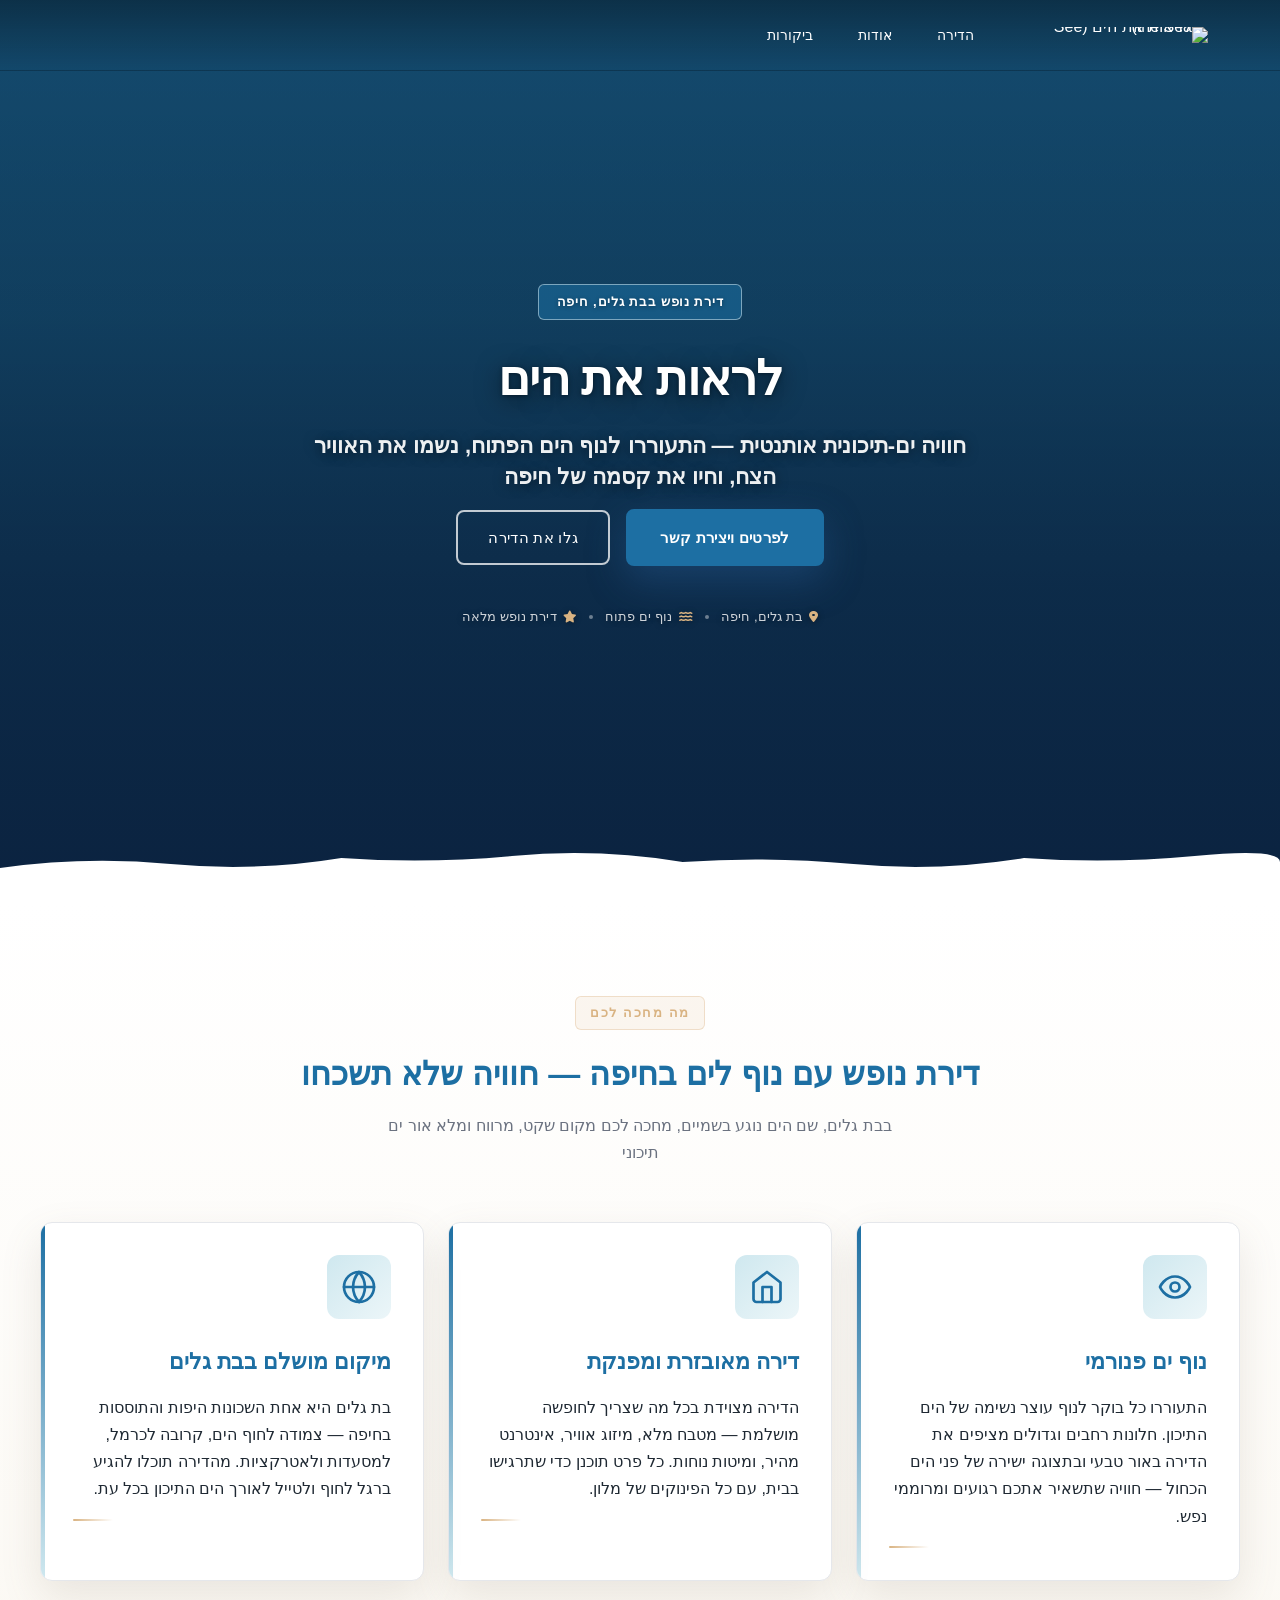
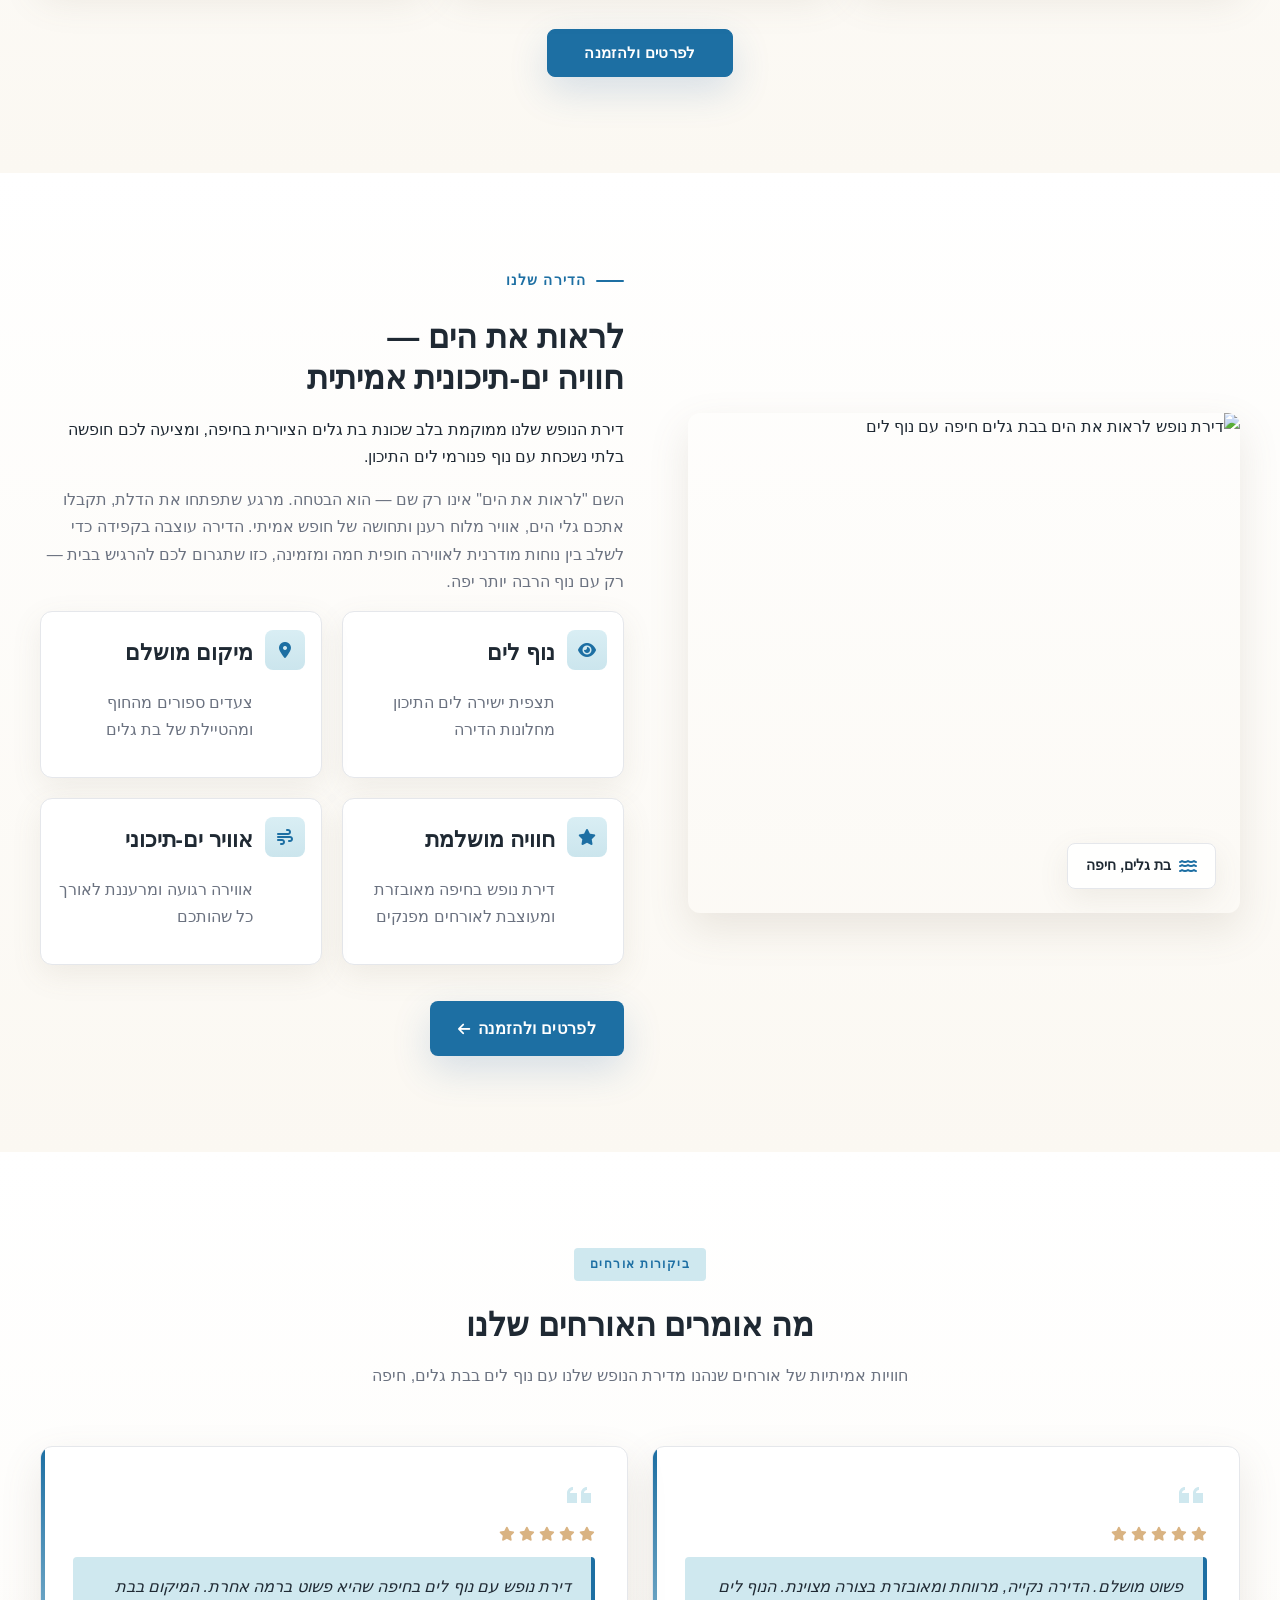
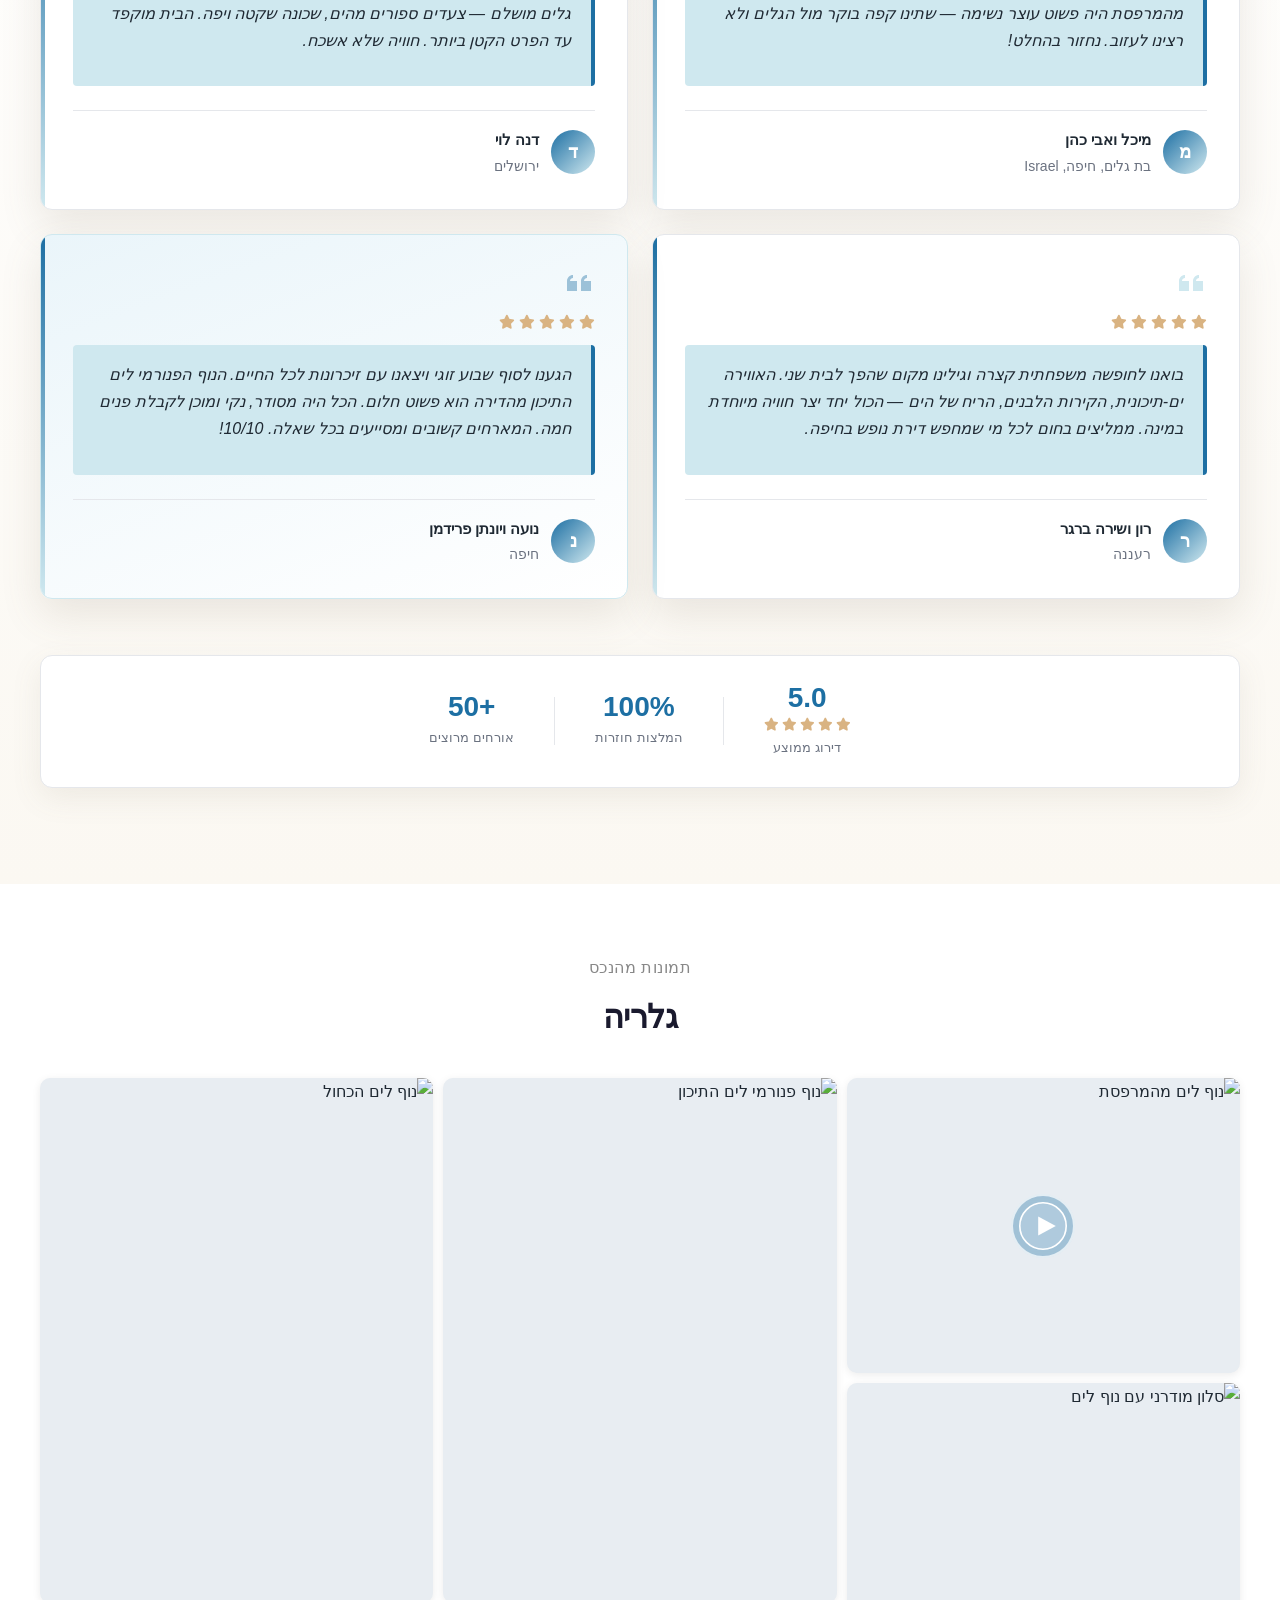
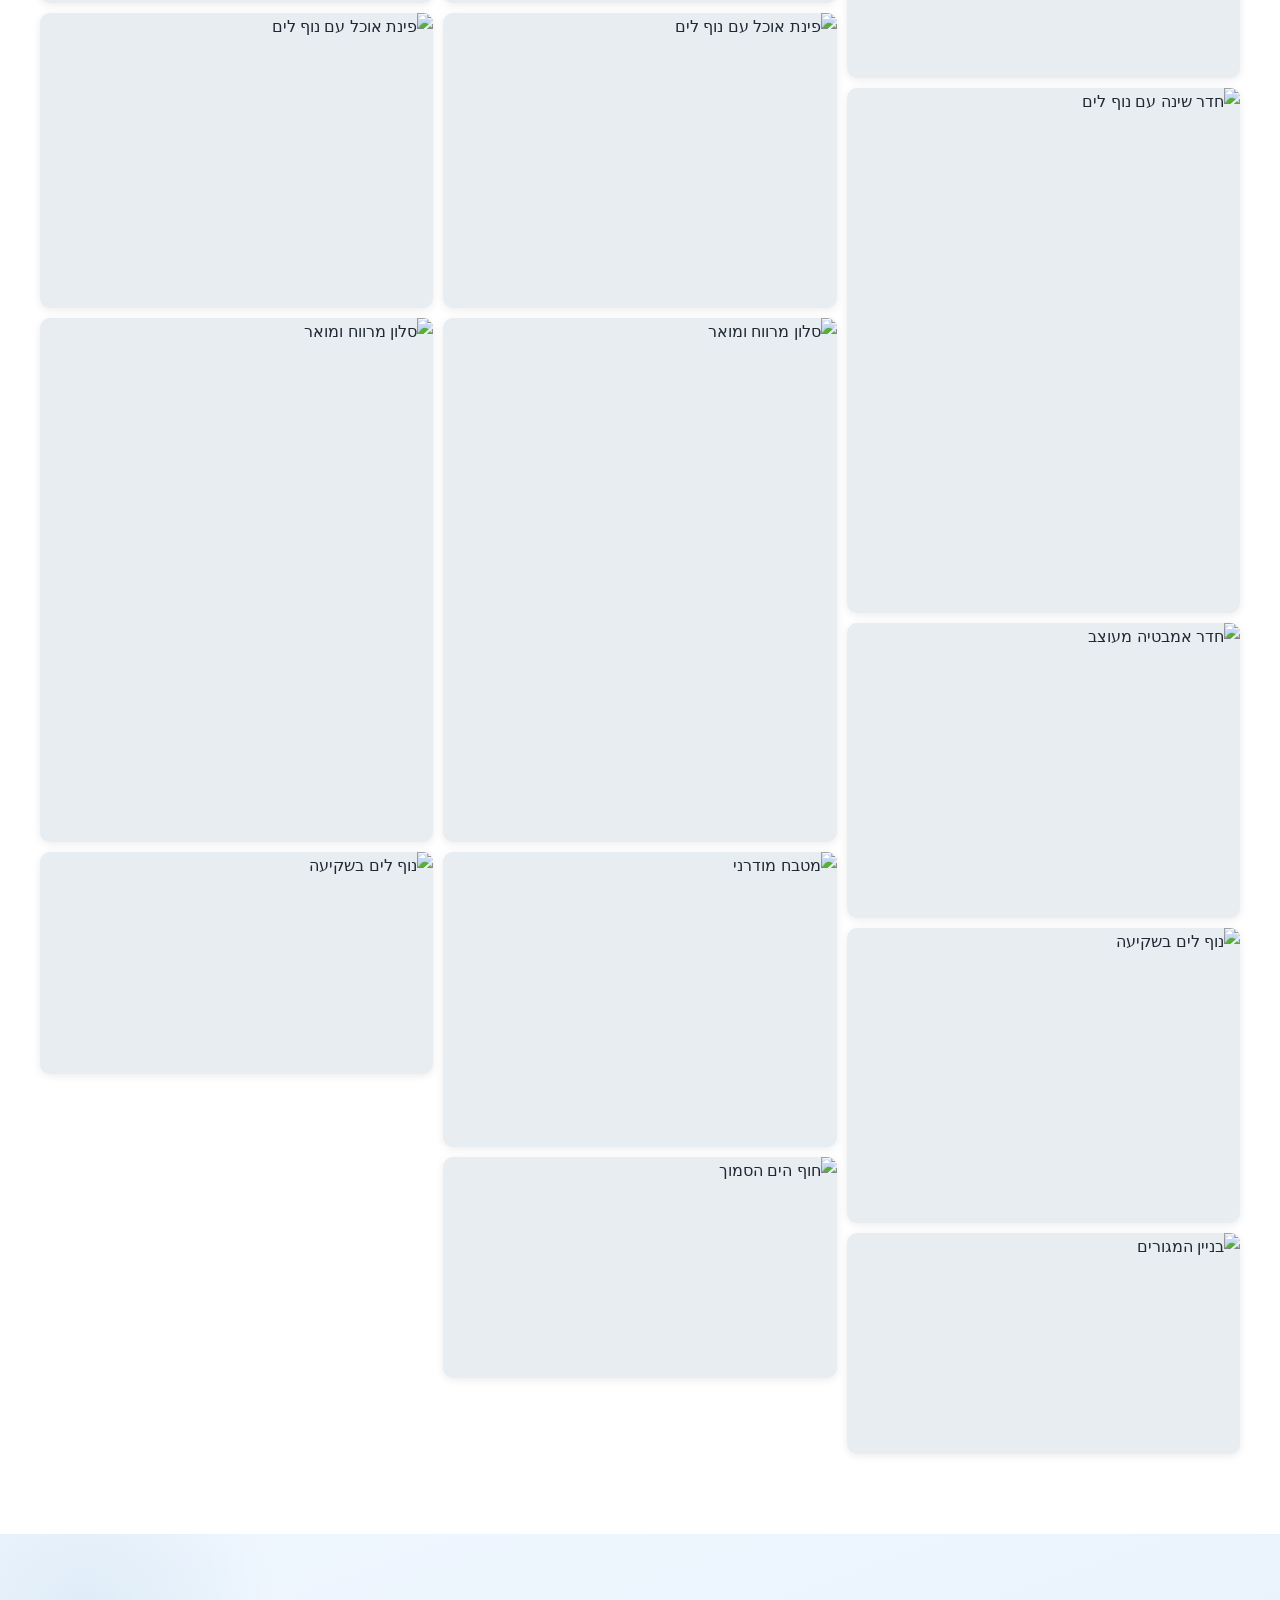
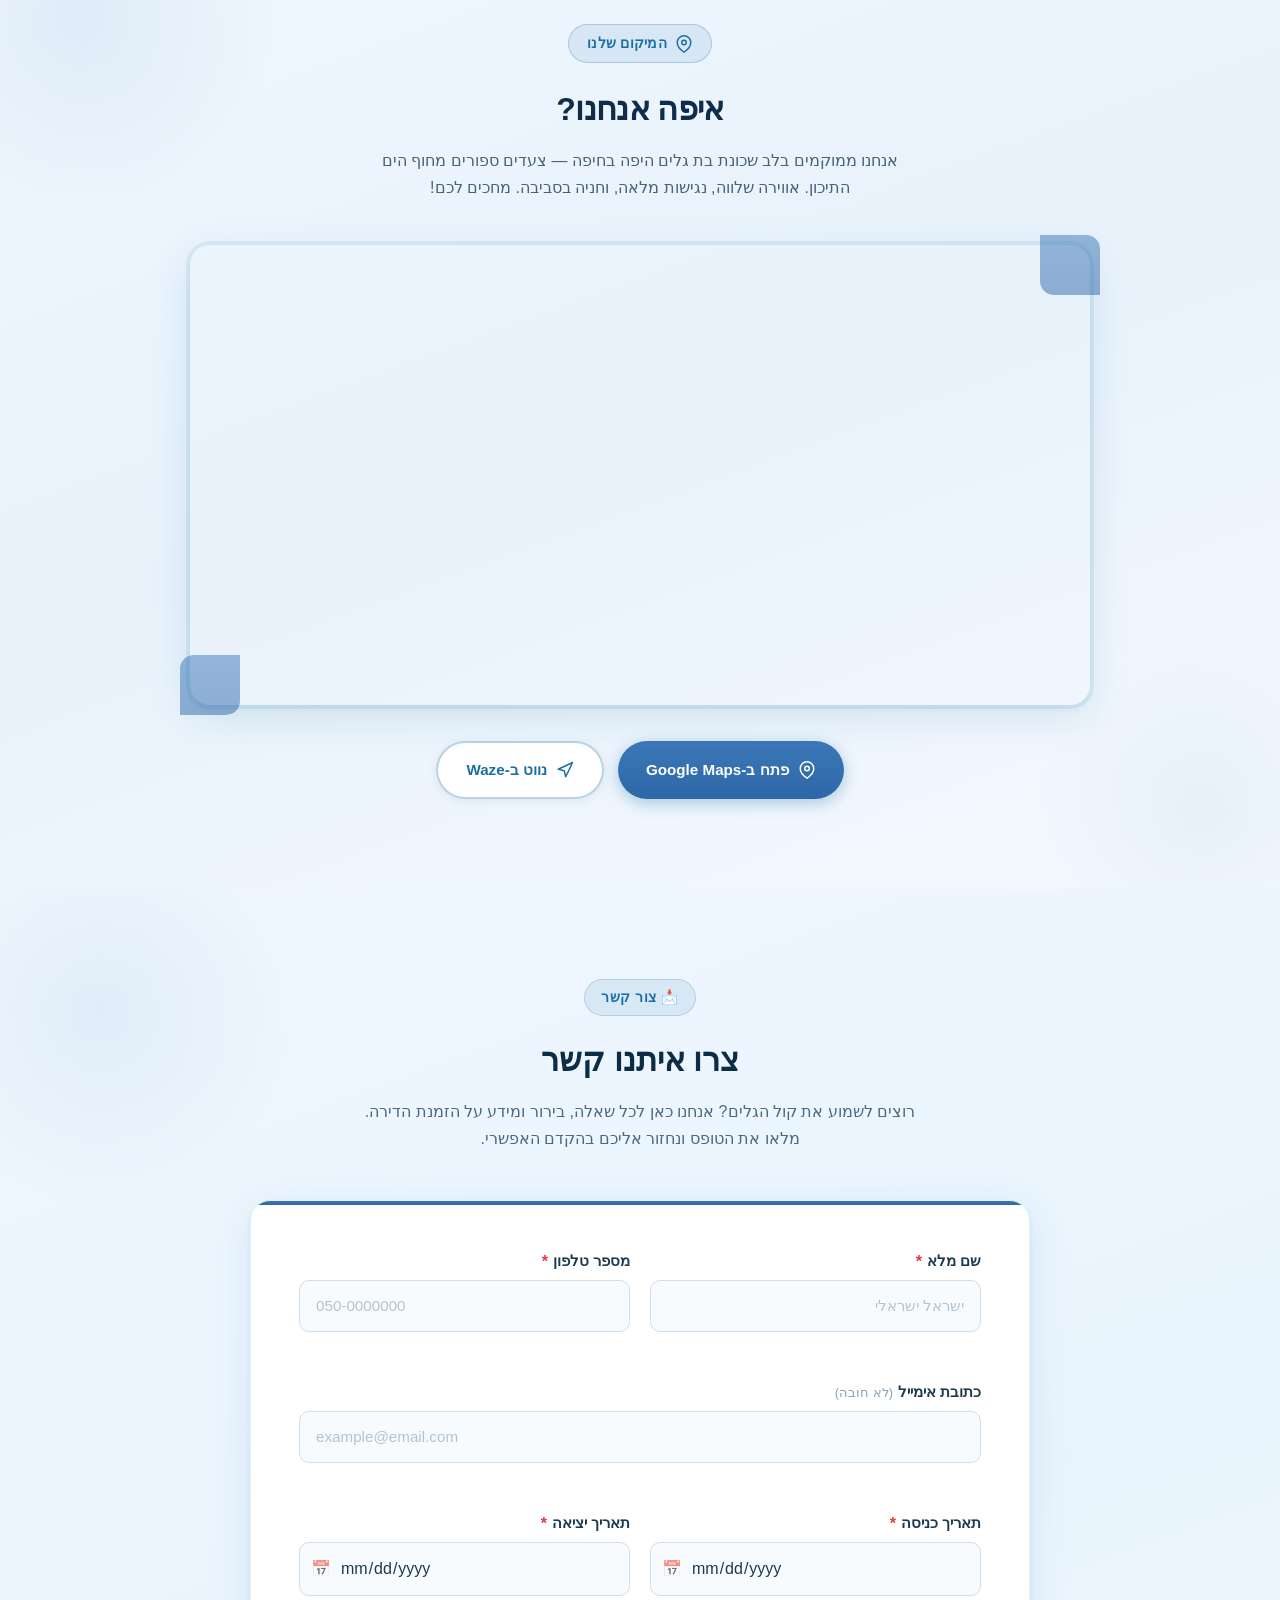
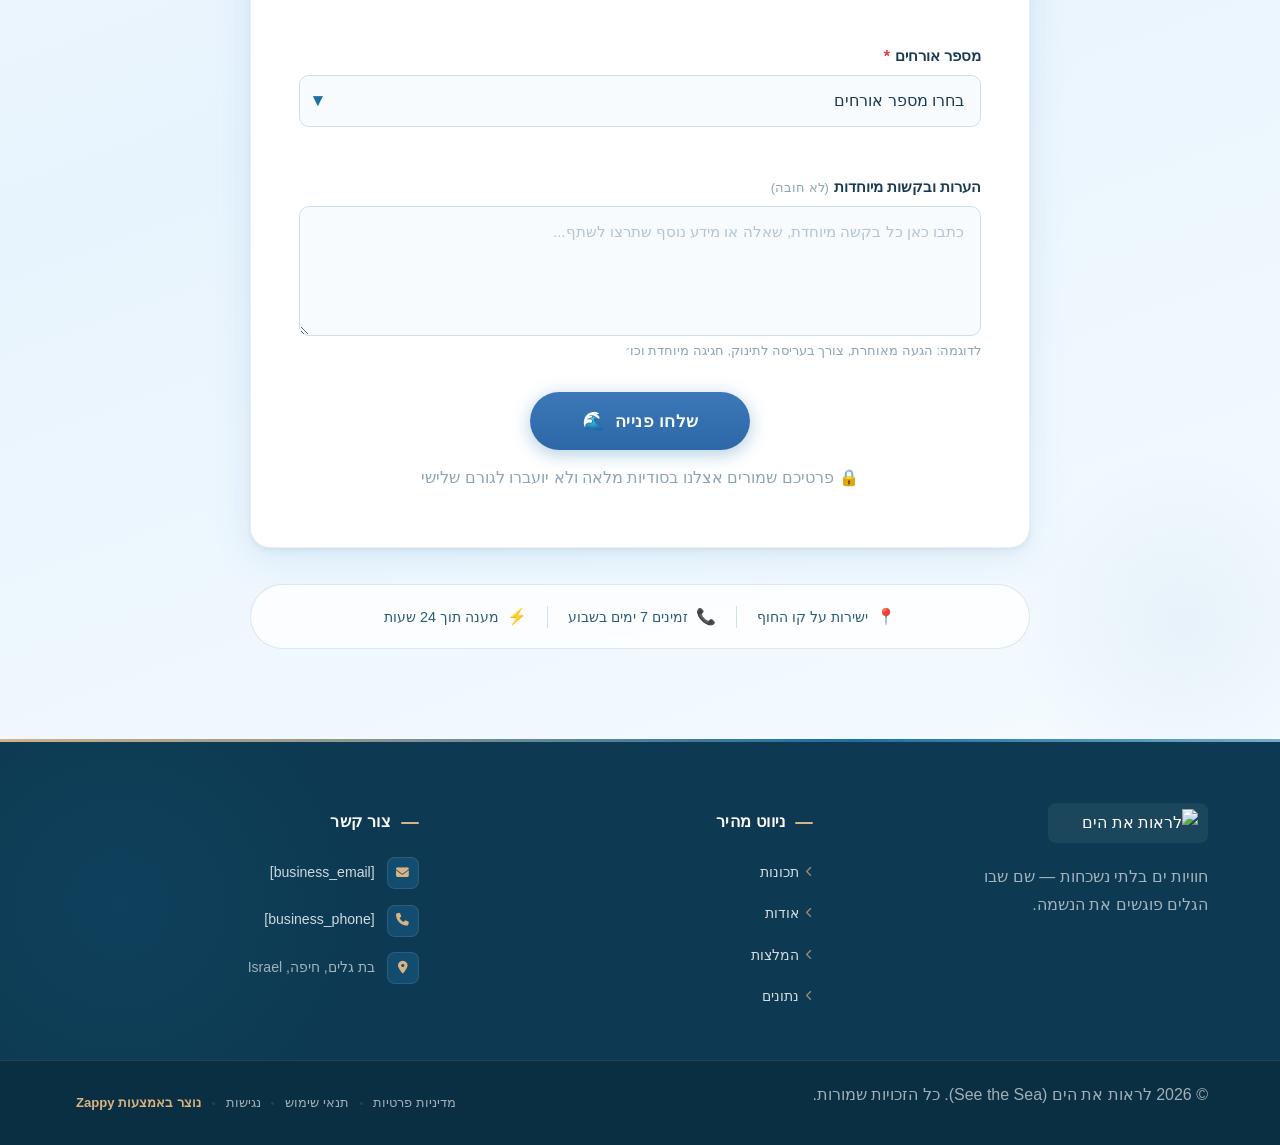
==== commit e0aa4296: "Background sync: Progressive GitHub Sync" ====
--- a/public/index.html
+++ b/public/index.html
@@ -1 +1 @@
-<!doctype html><html dir="rtl" lang="ar"><head><meta charset="UTF-8"><meta content="width=device-width,initial-scale=1" name="viewport"><meta content="index, follow" name="robots"><title>דירת נופש — לראות את הים (See the Sea)</title><meta content="A vacation apartment called &#39;See the Sea&#39; (לראות את הים) located in Bat Galim, Haifa, Israel. The name evokes a strong connection to the sea and ocean views, su" name="description"><meta content="דירת נופש, דירת נופש בחיפה, דירת נופש עם נוף לים בחיפה, השכרת דירה לתיירים חיפה" name="keywords"><link href="/assets/favicon.ico" rel="icon" type="image/x-icon"><link href="/assets/favicon-16x16.png" rel="icon" type="image/png" sizes="16x16"><link href="/assets/favicon-32x32.png" rel="icon" type="image/png" sizes="32x32"><link href="/assets/favicon-48x48.png" rel="icon" type="image/png" sizes="48x48"><link href="/assets/favicon-192x192.png" rel="icon" type="image/png" sizes="192x192"><link href="/assets/favicon-512x512.png" rel="icon" type="image/png" sizes="512x512"><link href="/assets/apple-touch-icon.png" rel="apple-touch-icon"><script>!function(){"use strict";var t="cc6ff3ca-a323-410b-950f-6523fea74d57",e="https://api.zappy5.com/api/analytics/track",a=18e5,n=2592e6,o=!0,i=!0,r=!0;var s=function(){var e="zappy_visitor_"+t,a=null;try{if(a=localStorage.getItem(e)){var o=JSON.parse(a),i=Date.now();if(i-o.created<n)return o.lastSeen=i,localStorage.setItem(e,JSON.stringify(o)),o.id}}catch(t){console.warn("Zappy Analytics: LocalStorage not available")}var r="zv_"+Date.now()+"_"+Math.random().toString(36).substr(2,9);try{localStorage.setItem(e,JSON.stringify({id:r,created:Date.now(),lastSeen:Date.now()}))}catch(t){}return r}(),c=function(){var e="zappy_session_"+t,n=null;try{if(n=sessionStorage.getItem(e)){var o=JSON.parse(n),i=Date.now();if(i-o.timestamp<a)return o.timestamp=i,sessionStorage.setItem(e,JSON.stringify(o)),o.id}}catch(t){console.warn("Zappy Analytics: SessionStorage not available")}var r="zs_"+Date.now()+"_"+Math.random().toString(36).substr(2,9);try{sessionStorage.setItem(e,JSON.stringify({id:r,timestamp:Date.now()}))}catch(t){}return r}();function l(a,n){n=n||{};var o={website_id:t,event_type:a,page_path:window.location.pathname,referrer:document.referrer||"direct",visitor_id:s,session_id:c,metadata:n};if(navigator.sendBeacon){var i=new Blob([JSON.stringify(o)],{type:"application/json"});navigator.sendBeacon(e,i)}else fetch(e,{method:"POST",headers:{"Content-Type":"application/json"},body:JSON.stringify(o),keepalive:!0}).catch(function(t){console.warn("Zappy Analytics: Failed to track event",t)})}o&&l("pageview",{title:document.title,url:window.location.href}),i&&document.addEventListener("click",function(t){var e=t.target;if("BUTTON"===e.tagName||e.closest("button")){var a="BUTTON"===e.tagName?e:e.closest("button");l("click",{element:"button",text:a.textContent.trim().substring(0,100),id:a.id||null,class:a.className||null})}else if("A"===e.tagName||e.closest("a")){var n="A"===e.tagName?e:e.closest("a");l("navigation",{element:"link",text:n.textContent.trim().substring(0,100),href:n.href,external:n.hostname!==window.location.hostname})}},!0),r&&document.addEventListener("submit",function(t){var e=t.target;l("form_submit",{form_id:e.id||null,form_name:e.name||null,form_action:e.action||null,form_method:e.method||"GET"})},!0);var d=Date.now();window.addEventListener("beforeunload",function(){l("page_unload",{time_on_page:Math.floor((Date.now()-d)/1e3),page_path:window.location.pathname})}),window.zappyAnalytics={track:l,getVisitorId:function(){return s},getSessionId:function(){return c}}}()</script><meta content="דירת נופש — לראות את הים (See the Sea)" property="og:title"><meta content="A vacation apartment called &#39;See the Sea&#39; (לראות את הים) located in Bat Galim, Haifa, Israel. The name evokes a strong connection to the sea and ocean views, su" property="og:description"><meta content="summary_large_image" name="twitter:card"><meta content="דירת נופש — לראות את הים (See the Sea)" name="twitter:title"><meta content="A vacation apartment called &#39;See the Sea&#39; (לראות את הים) located in Bat Galim, Haifa, Israel. The name evokes a strong connection to the sea and ocean views, su" name="twitter:description"><link href="/styles.css" rel="stylesheet"><link href="https://cdnjs.cloudflare.com/ajax/libs/font-awesome/6.4.0/css/all.min.css" rel="stylesheet" crossorigin="anonymous" integrity="sha512-iecdLmaskl7CVkqkXNQ/ZH/XLlvWZOJyj7Yy7tcenmpD1ypASozpmT/E0iPtmFIB46ZmdtAc9eNBvH0H/ZpiBw==" referrerpolicy="no-referrer"/><style id="zappy-dropdown-submenu-styles">#navMenu li:has(.sub-menu),.nav-menu li:has(.sub-menu),.navbar li:has(.sub-menu),nav li:has(.sub-menu){position:relative}#navMenu .sub-menu,.nav-menu .sub-menu,.navbar .sub-menu,nav .sub-menu{display:block!important;position:absolute!important;top:100%;left:0;min-width:220px;background:#fff;border-radius:8px;box-shadow:0 8px 25px rgba(0,0,0,.15);padding:8px 0;opacity:0;visibility:hidden;transform:translateY(10px);transition:all .3s ease;z-index:1000;list-style:none;pointer-events:none}#navMenu li:hover>.sub-menu,.nav-menu li:hover>.sub-menu,.navbar li:hover>.sub-menu,nav li:hover>.sub-menu{opacity:1!important;visibility:visible!important;transform:translateY(0)!important;pointer-events:auto!important}.sub-menu li{list-style:none;margin:0;padding:0}.sub-menu a{display:block!important;padding:10px 16px!important;color:var(--text-dark,#333)!important;font-weight:500;text-decoration:none;white-space:nowrap;transition:background-color .2s}.sub-menu .zappy-nav-child>a{padding-left:28px!important;font-size:.9em!important;opacity:.85!important}[dir=rtl] .sub-menu .zappy-nav-child>a,html[lang=ar] .sub-menu .zappy-nav-child>a,html[lang=he] .sub-menu .zappy-nav-child>a{padding-left:10px!important;padding-right:28px!important}.sub-menu .zappy-nav-parent>a{font-weight:600!important}.sub-menu a:hover{background-color:#f5f5f5}[dir=rtl] .nav-menu .sub-menu,[dir=rtl] .navbar .sub-menu,[dir=rtl] nav .sub-menu,html[lang=ar] .nav-menu .sub-menu,html[lang=ar] .navbar .sub-menu,html[lang=ar] nav .sub-menu,html[lang=he] .nav-menu .sub-menu,html[lang=he] .navbar .sub-menu,html[lang=he] nav .sub-menu{left:auto!important;right:0!important}.sub-menu:empty,.sub-menu:not(:has(li)):not(:has(> a)),.sub-menu:not(:has(li:not(.zappy-hidden-menu-item))):not(:has(> a)){display:none!important;opacity:0!important;visibility:hidden!important;pointer-events:none!important}li:has(.menu-group-title):hover>.sub-menu{opacity:1!important;visibility:visible!important;transform:translateY(0)!important;pointer-events:auto!important}#navMenu>li>.menu-group-title,.nav-menu>li>.menu-group-title{display:inline-block;padding:.5rem 1rem;cursor:default;user-select:none}@media (max-width:768px){#navMenu .sub-menu,.nav-menu .sub-menu,.navbar .sub-menu,nav .sub-menu{position:static!important;transform:none!important;box-shadow:none!important;background:0 0!important;max-height:0;overflow:hidden;opacity:0;visibility:hidden;transition:max-height .3s ease,opacity .3s ease;padding:0!important;border-radius:0!important}.sub-menu.mobile-expanded{max-height:60vh!important;overflow-y:auto!important;opacity:1!important;visibility:visible!important;padding:8px 0 8px 16px!important}[dir=rtl] .sub-menu.mobile-expanded,html[lang=he] .sub-menu.mobile-expanded{padding:8px 16px 8px 0!important}#navMenu li:hover>.sub-menu,.nav-menu li:hover>.sub-menu,.navbar li:hover>.sub-menu,nav li:hover>.sub-menu{opacity:0;visibility:hidden;pointer-events:none}#navMenu li>.sub-menu.mobile-expanded,.nav-menu li>.sub-menu.mobile-expanded,.navbar li>.sub-menu.mobile-expanded,nav li>.sub-menu.mobile-expanded{opacity:1!important;visibility:visible!important;pointer-events:auto!important}#navMenu li:has(.sub-menu),.nav-menu li:has(.sub-menu),.navbar li:has(.sub-menu),nav li:has(.sub-menu){display:flex!important;flex-wrap:wrap!important;align-items:center!important;position:relative!important;min-height:44px!important}#navMenu li:has(.sub-menu)>a,.nav-menu li:has(.sub-menu)>a,.navbar li:has(.sub-menu)>a,nav li:has(.sub-menu)>a{flex:1!important;min-width:0!important}#navMenu li:has(.sub-menu)>.menu-group-title,.nav-menu li:has(.sub-menu)>.menu-group-title,.navbar li:has(.sub-menu)>.menu-group-title,nav li:has(.sub-menu)>.menu-group-title{flex:1!important;min-width:0!important;padding:0!important;line-height:inherit!important}#navMenu li:has(.sub-menu)>.sub-menu,.nav-menu li:has(.sub-menu)>.sub-menu,.navbar li:has(.sub-menu)>.sub-menu,nav li:has(.sub-menu)>.sub-menu{flex-basis:100%!important;width:100%!important}#navMenu li:has(.sub-menu)>a [class*=arrow],#navMenu li:has(.sub-menu)>a [class*=chevron],.nav-menu li:has(.sub-menu)>a .fa-angle-down,.nav-menu li:has(.sub-menu)>a .fa-chevron-down,.nav-menu li:has(.sub-menu)>a [class*=arrow],.nav-menu li:has(.sub-menu)>a [class*=chevron],nav li:has(.sub-menu)>a [class*=arrow],nav li:has(.sub-menu)>a [class*=chevron]{display:none!important;visibility:hidden!important}.mobile-submenu-toggle{display:flex!important;align-items:center!important;justify-content:center!important;width:44px!important;height:auto!important;background:0 0!important;border:none!important;cursor:pointer!important;color:var(--text-dark)!important;position:static!important;flex-shrink:0!important;align-self:stretch!important;z-index:2!important;padding:0!important;margin:0!important}.mobile-submenu-toggle::after{content:''!important;width:0!important;height:0!important;border-left:6px solid transparent!important;border-right:6px solid transparent!important;border-top:7px solid currentColor!important;transition:transform .3s ease!important}.mobile-submenu-toggle.expanded::after{transform:rotate(180deg)!important}.sub-menu a{padding:10px 0!important;display:block!important;color:var(--text-dark)!important}.sub-menu .zappy-nav-child>a{padding-left:28px!important;font-size:.9em!important;opacity:.85!important}[dir=rtl] .sub-menu .zappy-nav-child>a,html[lang=ar] .sub-menu .zappy-nav-child>a,html[lang=he] .sub-menu .zappy-nav-child>a{padding-left:0!important;padding-right:28px!important}.sub-menu .zappy-nav-parent>a{font-weight:600!important}#navMenu.active,.nav-menu.active{max-width:100vw!important;overflow-x:hidden!important;box-sizing:border-box!important}.navbar .sub-menu li a,.zappy-products-dropdown .sub-menu a,nav.navbar .sub-menu li a{color:var(--text-dark)!important}}@media (min-width:769px){.mobile-submenu-toggle{display:none!important}}</style><style id="mobile-lang-menu-deployed-css">@media (max-width:768px){.lang-switcher,.nav-container .lang-switcher,.nav-cta-container .lang-switcher,.nav-ecommerce-icons .lang-switcher,.nav-icons-left .lang-switcher,.navbar .lang-switcher,.navbar .nav-cta-container .lang-switcher{display:none!important}.mobile-lang-menu{width:100%;border-top:1px solid rgba(128,128,128,.2);padding:8px 0 0 0;margin-top:8px}.mobile-lang-toggle{display:flex!important;align-items:center;justify-content:space-between;width:100%;padding:12px 16px;background:0 0;border:none;cursor:pointer;font-size:15px;color:inherit;font-family:inherit}.mobile-lang-toggle::after{content:'';display:inline-block;width:8px;height:8px;border-right:2px solid currentColor;border-bottom:2px solid currentColor;transform:rotate(45deg);transition:transform .3s ease;margin-left:8px}.mobile-lang-toggle.expanded::after{transform:rotate(-135deg)}.mobile-lang-options{max-height:0;overflow:hidden;transition:max-height .3s ease}.mobile-lang-options.expanded{max-height:300px}.mobile-lang-option{display:flex!important;align-items:center;gap:10px;padding:10px 24px;text-decoration:none;color:inherit;font-size:14px;font-family:inherit}.mobile-lang-option:hover{background:rgba(128,128,128,.1)}.mobile-lang-option.active{font-weight:600;opacity:.7;pointer-events:none}.mobile-lang-option img{width:20px;height:20px;border-radius:50%}}@media (min-width:769px){.mobile-lang-menu{display:none!important}}</style><style id="zappy-widget-visibility">#mic-access-tool-box,#mic-access-tool-general-button,#mic-init-access-tool #mic-access-tool-box,#mic-init-access-tool #mic-access-tool-general-button,#mic-init-access-tool .mic-access-tool-general-button,._access-icon,._access-menu,.mic-access-tool-box,.mic-access-tool-general-button,div[id*=mic-access-tool-box]{display:none!important;visibility:hidden!important;opacity:0!important;pointer-events:none!important}</style></head><body><nav class="navbar" dir="rtl"><button class="mobile-toggle" aria-label="Menu" id="mobileToggle"><svg viewBox="0 0 24 24" fill="none" height="24" width="24" class="hamburger-icon"><path d="M3 12h18M3 6h18M3 18h18" stroke="currentColor" stroke-linecap="round" stroke-width="2"></path></svg><svg viewBox="0 0 24 24" fill="none" height="24" width="24" class="close-icon" style="display:none"><path d="M18 6L6 18M6 6l12 12" stroke="currentColor" stroke-linecap="round" stroke-width="2"></path></svg></button><button class="phone-header-btn" aria-label="Call" data-phone="[business_phone]"><svg viewBox="0 0 24 24" fill="currentColor" height="20" width="20"><path d="M22 16.92v3a2 2 0 0 1-2.18 2 19.79 19.79 0 0 1-8.63-3.07 19.5 19.5 0 0 1-6-6 19.79 19.79 0 0 1-3.07-8.67A2 2 0 0 1 4.11 2h3a2 2 0 0 1 2 1.72 12.84 12.84 0 0 0 .7 2.81 2 2 0 0 1-.45 2.11L8.09 9.91a16 16 0 0 0 6 6l1.27-1.27a2 2 0 0 1 2.11-.45 12.84 12.84 0 0 0 2.81.7A2 2 0 0 1 22 16.92z"></path></svg></button><div class="nav-container"><div class="nav-right-group"><div class="nav-brand"><a href="/" class="logo-link"><img alt="לראות את הים (See the Sea)" src="/assets/business-logo.webp" class="logo"></a></div><ul class="nav-menu" id="navMenu"><li><a href="#features">הדירה</a></li><li><a href="#about">אודות</a></li><li><a href="#testimonials">ביקורות</a></li></ul></div><div class="nav-cta-container"></div></div></nav><script>window.addEventListener("load",function(){const e=document.querySelector(".navbar, nav, header");if(!e)return void console.log("[Navbar] Navbar element not found");let t=document.getElementById("mobileToggle")||document.querySelector(".mobile-toggle")||document.querySelector(".hamburger")||document.querySelector(".hamburger-menu")||document.querySelector(".menu-toggle")||document.querySelector(".burger-menu")||document.querySelector('[aria-label="Menu"]')||document.querySelector('[aria-label="תפריט"]');const o=document.querySelector(".phone-header-btn"),n=window.getComputedStyle(e);let r=n.backgroundColor;if(console.log("[Navbar] Initial navbar background:",r),"transparent"===r||"rgba(0, 0, 0, 0)"===r||r.startsWith("rgba")&&r.includes(", 0)")){const e=n.backgroundImage;if(e&&"none"!==e)console.log("[Navbar] Navbar has background image/gradient, using dark text"),r="rgb(240, 240, 240)";else{const e=window.getComputedStyle(document.body).backgroundColor;console.log("[Navbar] Navbar transparent, using body background:",e),r=e}}const i=r.match(/\d+/g);if(i&&i.length>=3){const e=(.299*parseInt(i[0])+.587*parseInt(i[1])+.114*parseInt(i[2]))/255;console.log("[Navbar] Mobile button colors preserved from Claude CSS (luminance:",e.toFixed(2)+")");const n=document.createElement("style");n.id="zappy-mobile-nav-fix";document.documentElement.lang;document.documentElement.dir,n.textContent='\n        /* Hide mobile buttons on desktop, show only on mobile */\n        @media (min-width: 769px) {\n          .mobile-toggle,\n          .phone-header-btn {\n            display: none !important;\n          }\n        }\n        \n        /* Show and position mobile buttons correctly on mobile */\n        @media (max-width: 768px) {\n          .mobile-toggle,\n          .phone-header-btn {\n            position: absolute !important;\n            top: 50% !important;\n            transform: translateY(-50%) !important;\n            z-index: 1001 !important;\n            display: flex !important;\n            align-items: center !important;\n            justify-content: center !important;\n            width: 36px !important;\n            height: 36px !important;\n            border-radius: 50% !important;\n            border: none !important;\n            cursor: pointer !important;\n            padding: 6px !important;\n            background: none !important;\n            color: var(--nav-text, var(--text-dark)) !important;\n          }\n          \n          /* LTR positioning (default): hamburger LEFT, phone RIGHT */\n          html:not([dir="rtl"]):not([lang="he"]):not([lang="ar"]) .mobile-toggle,\n          html[dir="ltr"] .mobile-toggle {\n            left: 12px !important;\n            right: auto !important;\n          }\n          html:not([dir="rtl"]):not([lang="he"]):not([lang="ar"]) .phone-header-btn,\n          html[dir="ltr"] .phone-header-btn {\n            right: 12px !important;\n            left: auto !important;\n          }\n          \n          /* RTL positioning: hamburger RIGHT, phone LEFT */\n          html[dir="rtl"] .mobile-toggle,\n          html[lang="he"] .mobile-toggle,\n          html[lang="ar"] .mobile-toggle {\n            right: 12px !important;\n            left: auto !important;\n          }\n          html[dir="rtl"] .phone-header-btn,\n          html[lang="he"] .phone-header-btn,\n          html[lang="ar"] .phone-header-btn {\n            left: 12px !important;\n            right: auto !important;\n          }\n          \n          /* CRITICAL: Ensure nav-container has min-height on mobile */\n          /* All children are positioned absolutely/fixed on mobile, so height:auto collapses to 0 */\n          .nav-container {\n            min-height: 70px !important;\n            position: relative !important;\n          }\n          \n          /* Ensure SVG icons are properly sized and inherit color */\n          .mobile-toggle svg,\n          .phone-header-btn svg {\n            width: 24px !important;\n            height: 24px !important;\n            /* Don\'t force display - let JavaScript control hamburger/close toggle */\n          }\n          \n          /* Reset nav-cta-container on mobile - remove desktop box-shadow/padding */\n          /* that creates a visible ghost box when CTA button is hidden */\n          .nav-cta-container {\n            box-shadow: none !important;\n            padding: 0 !important;\n          }\n          \n          /* Hide nav-cta-container entirely on mobile when there\'s no lang-switcher */\n          /* (only the CTA button is inside, and it\'s hidden on mobile) */\n          .nav-cta-container:not(:has(.lang-switcher)) {\n            display: none !important;\n          }\n          \n          /* CRITICAL: Prevent hero image fade gradient from bleeding over headline text */\n          /* The .image-fade-gradient has bottom: -30px (extends below parent) */\n          /* On mobile stacked layout, this overlaps the h1 text below the image */\n          .hero-image-column {\n            overflow: hidden !important;\n          }\n          .image-fade-gradient {\n            bottom: 0 !important;\n          }\n          \n          /* Hide desktop language switcher on mobile - hamburger menu handles it */\n          /* High specificity to override stored CSS */\n          .lang-switcher,\n          .nav-cta-container .lang-switcher,\n          .nav-container .lang-switcher,\n          .navbar .lang-switcher,\n          .navbar .nav-cta-container .lang-switcher {\n            display: none !important;\n          }\n        }\n      ';const r=document.getElementById("zappy-mobile-nav-fix");r&&r.remove(),document.head.appendChild(n),console.log("[Navbar] Critical CSS injected for mobile nav positioning");const l=window.innerWidth<=768;if(t){const e=t.querySelector(".hamburger-icon"),o=t.querySelector(".close-icon");e&&(e.style.setProperty("width","24px","important"),e.style.setProperty("height","24px","important"),e.style.setProperty("display","block","important")),o&&(o.style.setProperty("width","24px","important"),o.style.setProperty("height","24px","important"),o.style.setProperty("display","none","important")),l?(t.style.setProperty("position","absolute","important"),t.style.setProperty("top","50%","important"),t.style.setProperty("transform","translateY(-50%)","important"),t.style.setProperty("z-index","1001","important"),t.style.removeProperty("left"),t.style.removeProperty("right"),console.log("[Navbar] Mobile toggle positioning applied (mobile viewport)")):(t.style.removeProperty("position"),t.style.removeProperty("top"),t.style.removeProperty("transform"),t.style.removeProperty("z-index"),t.style.removeProperty("left"),t.style.removeProperty("right"),console.log("[Navbar] Desktop viewport - cleared mobile toggle inline positioning"))}if(o){const e=o.querySelector("svg");e&&(e.style.width="24px",e.style.height="24px",e.setAttribute("width","24"),e.setAttribute("height","24")),l?(o.style.setProperty("position","absolute","important"),o.style.setProperty("top","50%","important"),o.style.setProperty("transform","translateY(-50%)","important"),o.style.setProperty("z-index","1001","important"),o.style.removeProperty("left"),o.style.removeProperty("right"),console.log("[Navbar] Phone button positioning applied (mobile viewport)")):(o.style.removeProperty("position"),o.style.removeProperty("top"),o.style.removeProperty("transform"),o.style.removeProperty("z-index"),o.style.removeProperty("left"),o.style.removeProperty("right"),console.log("[Navbar] Desktop viewport - cleared phone button inline positioning"))}}else console.log("[Navbar] Could not parse background color:",r);t=document.getElementById("mobileToggle")||document.querySelector(".mobile-toggle")||document.querySelector(".hamburger")||document.querySelector(".hamburger-menu")||document.querySelector(".menu-toggle")||document.querySelector(".burger-menu")||document.querySelector('[aria-label="Menu"]')||document.querySelector('[aria-label="תפריט"]');const l=document.getElementById("navMenu")||document.querySelector(".nav-menu")||document.querySelector(".nav-links")||document.querySelector("nav ul:not(.submenu)");if(!t||!l)return void console.log("[Navbar] Mobile toggle or menu not found:",{toggle:!!t,menu:!!l});l.id||(l.id="navMenu"),console.log("[Navbar] Initializing mobile menu...");const a=t.cloneNode(!0);t.parentNode.replaceChild(a,t),a.addEventListener("click",function(e){e.preventDefault(),e.stopPropagation();const t=this.querySelector(".hamburger-icon"),o=this.querySelector(".close-icon");l.classList.contains("active")?(l.classList.remove("active"),t&&t.style.setProperty("display","block","important"),o&&o.style.setProperty("display","none","important"),document.body.style.overflow="",console.log("[Navbar] Menu closed")):(l.classList.add("active"),t&&t.style.setProperty("display","none","important"),o&&o.style.setProperty("display","block","important"),document.body.style.overflow="hidden",console.log("[Navbar] Menu opened"))}),l.querySelectorAll("a").forEach(function(e){e.addEventListener("click",function(){if("#"===this.getAttribute("href"))return;const e=a.querySelector(".hamburger-icon"),t=a.querySelector(".close-icon");l.classList.remove("active"),e&&e.style.setProperty("display","block","important"),t&&t.style.setProperty("display","none","important"),document.body.style.overflow="",console.log("[Navbar] Menu closed (link clicked)")})});var s=l.querySelectorAll(".dropdown-toggle");s.forEach(function(e){e.addEventListener("click",function(e){e.preventDefault(),e.stopPropagation();var t=this.closest(".nav-dropdown");t&&(t.parentNode.querySelectorAll(".nav-dropdown.open").forEach(function(e){e!==t&&e.classList.remove("open")}),t.classList.toggle("open"),console.log("[Navbar] Dropdown toggled:",t.classList.contains("open")?"open":"closed"))})}),document.addEventListener("click",function(e){e.target.closest(".nav-dropdown")||document.querySelectorAll(".nav-dropdown.open").forEach(function(e){e.classList.remove("open")})}),console.log("[Navbar] Dropdown handlers initialized for "+s.length+" dropdowns"),o&&o.addEventListener("click",function(){const e=document.querySelectorAll('a[href^="tel:"]'),t=e.length>0?e[0].getAttribute("href").replace("tel:",""):"[business_phone]";window.location.href="tel:"+t,console.log("[Navbar] Phone button clicked")}),console.log("[Navbar] Mobile menu initialized successfully");const p=function(){const e=document.querySelector(".whatsapp-float");e&&(window.innerWidth>=769?(e.style.setProperty("display","none","important"),e.style.setProperty("visibility","hidden","important"),e.style.setProperty("opacity","0","important"),e.style.setProperty("pointer-events","none","important"),console.log("[WhatsApp] Button hidden on desktop")):(e.style.removeProperty("display"),e.style.removeProperty("visibility"),e.style.removeProperty("opacity"),e.style.removeProperty("pointer-events"),console.log("[WhatsApp] Button visible on mobile")))};let c;p(),window.addEventListener("resize",function(){clearTimeout(c),c=setTimeout(p,100)})})</script><main><section class="index-hero-section" id="hero" dir="rtl" data-layout-spec="בית-hero" data-hero-type="fullscreen-scrim" style=";position:relative;overflow:hidden"><div class="hero-video-background"><div class="hero-video-overlay"></div><video autoplay="" class="hero-video" loop="" muted="" playsinline=""><source src="/assets/hero-video-clip-daylight-1776262300787.mp4" type="video/mp4">Your browser does not support the video tag.</video><img alt="Hero background" src="/assets/site-index-hero-image-1.webp" class="hero-video-fallback" loading="lazy"></div><div class="index-hero-bg"><img alt="נוף ים תיכוני מרהיב מבת גלים, חיפה" src="/assets/site-index-hero-image-1.webp" class="hero-original-image-hidden index-hero-img" data-context="Stunning full-bleed aerial view of the Mediterranean Sea from Bat Galim neighborhood in Haifa, Israel. Crystal-clear turquoise and deep blue water stretching to the horizon, with the Haifa coastline visible below. Warm golden late-afternoon sunlight reflecting off the water surface. The scene conveys open sea views, breezy coastal atmosphere, and Mediterranean beauty. Photorealistic, high-resolution, cinematic quality." data-hero-bg="true" data-placeholder="index-hero-image-1" height="700" style=";display:none !important" width="1200"></div><div class="index-hero-scrim" aria-hidden="true"></div><div class="index-hero-content"><div class="index-hero-badge">דירת נופש בבת גלים, חיפה</div><h1 class="index-hero-title">לראות את הים</h1><h3 class="index-hero-subtitle">חוויה ים-תיכונית אותנטית — התעוררו לנוף הים הפתוח, נשמו את האוויר הצח, וחיו את קסמה של חיפה</h3><div class="index-hero-ctas"><a href="#contact" class="index-hero-btn-primary">לפרטים ויצירת קשר</a><a href="#apartment" class="index-hero-btn-secondary">גלו את הדירה</a></div><div class="index-hero-meta"><span class="index-hero-meta-item"><i class="fa fa-map-marker-alt" aria-hidden="true"></i>בת גלים, חיפה</span><span class="index-hero-meta-divider" aria-hidden="true"></span><span class="index-hero-meta-item"><i class="fa fa-water" aria-hidden="true"></i>נוף ים פתוח</span><span class="index-hero-meta-divider" aria-hidden="true"></span><span class="index-hero-meta-item"><i class="fa-star fa" aria-hidden="true"></i>דירת נופש מלאה</span></div></div><div class="index-hero-divider-wrapper"><svg viewBox="0 0 1200 80" aria-hidden="true" xmlns="http://www.w3.org/2000/svg" data-no-icon-edit="true" preserveAspectRatio="none"><path d="M0,80 L0,48 Q80,36 160,44 T320,38 Q400,44 480,36 T640,42 Q720,36 800,44 T960,38 Q1040,44 1120,36 T1200,42 L1200,80 Z" fill="#FFFFFF"></path></svg></div></section><section class="index-features-section" id="features" dir="rtl" data-layout-spec="בית-features"><div class="index-features-container"><div class="index-features-header"><span class="index-features-label">מה מחכה לכם</span><h2 class="index-features-title">דירת נופש עם נוף לים בחיפה — חוויה שלא תשכחו</h2><p class="index-features-subtitle">בבת גלים, שם הים נוגע בשמיים, מחכה לכם מקום שקט, מרווח ומלא אור ים תיכוני</p></div><div class="index-features-grid"><article class="index-feature-card" id="zappy-section-2"><div class="index-feature-icon-wrap"><svg viewBox="0 0 24 24" fill="none" height="36" width="36" aria-hidden="true" xmlns="http://www.w3.org/2000/svg" data-element-type="icon" data-icon-type="svg" stroke="currentColor" stroke-linecap="round" stroke-linejoin="round" stroke-width="1.8"><path d="M2 12s3-7 10-7 10 7 10 7-3 7-10 7-10-7-10-7z"></path><circle cx="12" cy="12" r="3"></circle></svg></div><div class="index-feature-content"><h3 class="index-feature-title">נוף ים פנורמי</h3><p class="index-feature-desc">התעוררו כל בוקר לנוף עוצר נשימה של הים התיכון. חלונות רחבים וגדולים מציפים את הדירה באור טבעי ובתצוגה ישירה של פני הים הכחול — חוויה שתשאיר אתכם רגועים ומרוממי נפש.</p><div class="index-feature-accent-line"></div></div></article><article class="index-feature-card" id="zappy-section-3"><div class="index-feature-icon-wrap"><svg viewBox="0 0 24 24" fill="none" height="36" width="36" aria-hidden="true" xmlns="http://www.w3.org/2000/svg" data-element-type="icon" data-icon-type="svg" stroke="currentColor" stroke-linecap="round" stroke-linejoin="round" stroke-width="1.8"><path d="M3 9l9-7 9 7v11a2 2 0 0 1-2 2H5a2 2 0 0 1-2-2z"></path><polyline points="9 22 9 12 15 12 15 22"></polyline></svg></div><div class="index-feature-content"><h3 class="index-feature-title">דירה מאובזרת ומפנקת</h3><p class="index-feature-desc">הדירה מצוידת בכל מה שצריך לחופשה מושלמת — מטבח מלא, מיזוג אוויר, אינטרנט מהיר, ומיטות נוחות. כל פרט תוכנן כדי שתרגישו בבית, עם כל הפינוקים של מלון.</p><div class="index-feature-accent-line"></div></div></article><article class="index-feature-card" id="zappy-section-4"><div class="index-feature-icon-wrap"><svg viewBox="0 0 24 24" fill="none" height="36" width="36" aria-hidden="true" xmlns="http://www.w3.org/2000/svg" data-element-type="icon" data-icon-type="svg" stroke="currentColor" stroke-linecap="round" stroke-linejoin="round" stroke-width="1.8"><circle cx="12" cy="12" r="10"></circle><line x1="2" x2="22" y1="12" y2="12"></line><path d="M12 2a15.3 15.3 0 0 1 4 10 15.3 15.3 0 0 1-4 10 15.3 15.3 0 0 1-4-10 15.3 15.3 0 0 1 4-10z"></path></svg></div><div class="index-feature-content"><h3 class="index-feature-title">מיקום מושלם בבת גלים</h3><p class="index-feature-desc">בת גלים היא אחת השכונות היפות והתוססות בחיפה — צמודה לחוף הים, קרובה לכרמל, למסעדות ולאטרקציות. מהדירה תוכלו להגיע ברגל לחוף ולטייל לאורך הים התיכון בכל עת.</p><div class="index-feature-accent-line"></div></div></article></div><div class="index-features-cta-wrap"><a href="#contact" class="btn-primary index-features-cta">לפרטים ולהזמנה</a></div></div></section><section class="index-about-section" id="about" dir="rtl" data-layout-spec="בית-about"><div class="index-about-container"><div class="index-about-image-col"><div class="index-about-image-wrapper"><img alt="דירת נופש לראות את הים בבת גלים חיפה עם נוף לים" src="/assets/site-index-about-image-1.webp" data-context="A bright, airy vacation apartment interior in Bat Galim, Haifa, Israel. Large windows overlooking the Mediterranean Sea with blue water visible. White walls, warm wooden accents, comfortable coastal-style furniture in light blues and creams. Morning sunlight streaming in, sheer curtains gently billowing. Feels like a serene seaside retreat." data-placeholder="index-about-image-1" height="500" width="600"><div class="index-about-badge"><i class="fa-solid fa-water" aria-hidden="true"></i><span>בת גלים, חיפה</span></div></div></div><div class="index-about-text-col"><div class="index-about-label"><span class="index-about-label-line"></span><span>הדירה שלנו</span></div><h2 class="index-about-heading">לראות את הים —<br>חוויה ים-תיכונית אמיתית</h2><p class="index-about-lead">דירת הנופש שלנו ממוקמת בלב שכונת בת גלים הציורית בחיפה, ומציעה לכם חופשה בלתי נשכחת עם נוף פנורמי לים התיכון.</p><p class="index-about-body">השם "לראות את הים" אינו רק שם — הוא הבטחה. מרגע שתפתחו את הדלת, תקבלו אתכם גלי הים, אוויר מלוח רענן ותחושה של חופש אמיתי. הדירה עוצבה בקפידה כדי לשלב בין נוחות מודרנית לאווירה חופית חמה ומזמינה, כזו שתגרום לכם להרגיש בבית — רק עם נוף הרבה יותר יפה.</p><div class="index-about-features"><div class="index-about-feature-item"><div class="index-about-feature-icon"><i class="fa-solid fa-eye" aria-hidden="true" data-element-type="icon" data-icon-type="svg"></i></div><div class="index-about-feature-content"><h3>נוף לים</h3><p>תצפית ישירה לים התיכון מחלונות הדירה</p></div></div><div class="index-about-feature-item"><div class="index-about-feature-icon"><i class="fa-solid fa-location-dot" aria-hidden="true" data-element-type="icon" data-icon-type="svg"></i></div><div class="index-about-feature-content"><h3>מיקום מושלם</h3><p>צעדים ספורים מהחוף ומהטיילת של בת גלים</p></div></div><div class="index-about-feature-item"><div class="index-about-feature-icon"><i class="fa-star fa-solid" aria-hidden="true" data-element-type="icon" data-icon-type="svg"></i></div><div class="index-about-feature-content"><h3>חוויה מושלמת</h3><p>דירת נופש בחיפה מאובזרת ומעוצבת לאורחים מפנקים</p></div></div><div class="index-about-feature-item"><div class="index-about-feature-icon"><i class="fa-solid fa-wind" aria-hidden="true" data-element-type="icon" data-icon-type="svg"></i></div><div class="index-about-feature-content"><h3>אוויר ים-תיכוני</h3><p>אווירה רגועה ומרעננת לאורך כל שהותכם</p></div></div></div><a href="#contact" class="index-about-cta">לפרטים ולהזמנה<i class="fa-solid fa-arrow-left" aria-hidden="true"></i></a></div></div></section><section class="index-testimonials-section" id="testimonials" dir="rtl" data-layout-spec="בית-testimonials"><div class="index-testimonials-container"><div class="index-testimonials-header"><span class="index-testimonials-label">ביקורות אורחים</span><h2 class="index-testimonials-title">מה אומרים האורחים שלנו</h2><p class="index-testimonials-subtitle">חוויות אמיתיות של אורחים שנהנו מדירת הנופש שלנו עם נוף לים בבת גלים, חיפה</p></div><div class="index-testimonials-grid"><article class="index-testimonial-card" id="zappy-section-7"><div class="index-testimonial-quote-icon"><svg viewBox="0 0 32 32" fill="none" height="32" width="32" aria-hidden="true" xmlns="http://www.w3.org/2000/svg" data-element-type="icon" data-icon-type="svg"><path d="M10 8C6.686 8 4 10.686 4 14v10h10V14H7c0-1.657 1.343-3 3-3V8zm14 0c-3.314 0-6 2.686-6 6v10h10V14h-7c0-1.657 1.343-3 3-3V8z" fill="currentColor"></path></svg></div><div class="index-testimonial-stars"><i class="fas fa-star"></i><i class="fas fa-star"></i><i class="fas fa-star"></i><i class="fas fa-star"></i><i class="fas fa-star"></i></div><blockquote class="index-testimonial-text"><p>פשוט מושלם. הדירה נקייה, מרווחת ומאובזרת בצורה מצוינת. הנוף לים מהמרפסת היה פשוט עוצר נשימה — שתינו קפה בוקר מול הגלים ולא רצינו לעזוב. נחזור בהחלט!</p></blockquote><footer class="index-testimonial-author"><div class="index-testimonial-avatar"><span>מ</span></div><div class="index-testimonial-author-info"><strong class="index-testimonial-name">מיכל ואבי כהן</strong><small class="index-testimonial-location">בת גלים, חיפה, Israel</small></div></footer></article><article class="index-testimonial-card" id="zappy-section-8"><div class="index-testimonial-quote-icon"><svg viewBox="0 0 32 32" fill="none" height="32" width="32" aria-hidden="true" xmlns="http://www.w3.org/2000/svg" data-element-type="icon" data-icon-type="svg"><path d="M10 8C6.686 8 4 10.686 4 14v10h10V14H7c0-1.657 1.343-3 3-3V8zm14 0c-3.314 0-6 2.686-6 6v10h10V14h-7c0-1.657 1.343-3 3-3V8z" fill="currentColor"></path></svg></div><div class="index-testimonial-stars"><i class="fas fa-star"></i><i class="fas fa-star"></i><i class="fas fa-star"></i><i class="fas fa-star"></i><i class="fas fa-star"></i></div><blockquote class="index-testimonial-text"><p>דירת נופש עם נוף לים בחיפה שהיא פשוט ברמה אחרת. המיקום בבת גלים מושלם — צעדים ספורים מהים, שכונה שקטה ויפה. הבית מוקפד עד הפרט הקטן ביותר. חוויה שלא אשכח.</p></blockquote><footer class="index-testimonial-author"><div class="index-testimonial-avatar"><span>ד</span></div><div class="index-testimonial-author-info"><strong class="index-testimonial-name">דנה לוי</strong><small class="index-testimonial-location">ירושלים</small></div></footer></article><article class="index-testimonial-card" id="zappy-section-9"><div class="index-testimonial-quote-icon"><svg viewBox="0 0 32 32" fill="none" height="32" width="32" aria-hidden="true" xmlns="http://www.w3.org/2000/svg" data-element-type="icon" data-icon-type="svg"><path d="M10 8C6.686 8 4 10.686 4 14v10h10V14H7c0-1.657 1.343-3 3-3V8zm14 0c-3.314 0-6 2.686-6 6v10h10V14h-7c0-1.657 1.343-3 3-3V8z" fill="currentColor"></path></svg></div><div class="index-testimonial-stars"><i class="fas fa-star"></i><i class="fas fa-star"></i><i class="fas fa-star"></i><i class="fas fa-star"></i><i class="fas fa-star"></i></div><blockquote class="index-testimonial-text"><p>בואנו לחופשה משפחתית קצרה וגילינו מקום שהפך לבית שני. האווירה ים-תיכונית, הקירות הלבנים, הריח של הים — הכול יחד יצר חוויה מיוחדת במינה. ממליצים בחום לכל מי שמחפש דירת נופש בחיפה.</p></blockquote><footer class="index-testimonial-author"><div class="index-testimonial-avatar"><span>ר</span></div><div class="index-testimonial-author-info"><strong class="index-testimonial-name">רון ושירה ברגר</strong><small class="index-testimonial-location">רעננה</small></div></footer></article><article class="index-testimonial-card index-testimonial-card--featured" id="zappy-section-10"><div class="index-testimonial-quote-icon"><svg viewBox="0 0 32 32" fill="none" height="32" width="32" aria-hidden="true" xmlns="http://www.w3.org/2000/svg" data-element-type="icon" data-icon-type="svg"><path d="M10 8C6.686 8 4 10.686 4 14v10h10V14H7c0-1.657 1.343-3 3-3V8zm14 0c-3.314 0-6 2.686-6 6v10h10V14h-7c0-1.657 1.343-3 3-3V8z" fill="currentColor"></path></svg></div><div class="index-testimonial-stars"><i class="fas fa-star"></i><i class="fas fa-star"></i><i class="fas fa-star"></i><i class="fas fa-star"></i><i class="fas fa-star"></i></div><blockquote class="index-testimonial-text"><p>הגענו לסוף שבוע זוגי ויצאנו עם זיכרונות לכל החיים. הנוף הפנורמי לים התיכון מהדירה הוא פשוט חלום. הכל היה מסודר, נקי ומוכן לקבלת פנים חמה. המארחים קשובים ומסייעים בכל שאלה. 10/10!</p></blockquote><footer class="index-testimonial-author"><div class="index-testimonial-avatar"><span>נ</span></div><div class="index-testimonial-author-info"><strong class="index-testimonial-name">נועה ויונתן פרידמן</strong><small class="index-testimonial-location">חיפה</small></div></footer></article></div><div class="index-testimonials-rating-bar"><div class="index-testimonials-rating-item"><span class="index-testimonials-rating-num">5.0</span><div class="index-testimonials-rating-stars"><i class="fas fa-star"></i><i class="fas fa-star"></i><i class="fas fa-star"></i><i class="fas fa-star"></i><i class="fas fa-star"></i></div><span class="index-testimonials-rating-label">דירוג ממוצע</span></div><div class="index-testimonials-rating-divider"></div><div class="index-testimonials-rating-item"><span class="index-testimonials-rating-num">100%</span><span class="index-testimonials-rating-label">המלצות חוזרות</span></div><div class="index-testimonials-rating-divider"></div><div class="index-testimonials-rating-item"><span class="index-testimonials-rating-num">+50</span><span class="index-testimonials-rating-label">אורחים מרוצים</span></div></div></div></section><section class="gallery-sec"><div class="gallery-sec__header"><p class="gallery-sec__subtitle">תמונות מהנכס</p><h2 class="gallery-sec__title">גלריה</h2></div><div class="gallery-sec__grid"><div class="gallery-sec__col"><div class="gallery-sec__card gallery-sec__card--video"><img alt="נוף לים מהמרפסת" src="/assets/image-1776263158930-r26qau.webp?v=1776263158930" class="gallery-sec__img" data-image-placeholder="0"><div class="gallery-sec__play-btn" aria-label="הפעל סרטון"><svg viewBox="0 0 60 60" fill="none" aria-hidden="true" xmlns="http://www.w3.org/2000/svg"><circle cx="30" cy="30" r="29" fill="rgba(255,255,255,0.15)" stroke="white" stroke-width="2"></circle><polygon points="24,18 46,30 24,42" fill="white"></polygon></svg></div></div><div class="gallery-sec__card"><img alt="סלון מודרני עם נוף לים" src="/assets/image-1776263180528-id7504.webp?v=1776263180528" class="gallery-sec__img" data-image-placeholder="1"></div><div class="gallery-sec__card gallery-sec__card--tall"><img alt="חדר שינה עם נוף לים" src="/assets/image-1776263204948-5uhr14.webp?v=1776263204948" class="gallery-sec__img" data-image-placeholder="2"></div><div class="gallery-sec__card"><img alt="חדר אמבטיה מעוצב" src="/assets/image-1776263225066-30sk2i.webp?v=1776263225066" class="gallery-sec__img" data-image-placeholder="3"></div><div class="gallery-sec__card"><img alt="נוף לים בשקיעה" src="/assets/image-1776263246867-qml54i.webp?v=1776263246867" class="gallery-sec__img" data-image-placeholder="4"></div><div class="gallery-sec__card gallery-sec__card--short"><img alt="בניין המגורים" src="/assets/image-1776263268030-6dsfhm.webp?v=1776263268030" class="gallery-sec__img" data-image-placeholder="5"></div></div><div class="gallery-sec__col"><div class="gallery-sec__card gallery-sec__card--tall"><img alt="נוף פנורמי לים התיכון" src="/assets/image-1776263300580-7l44we.webp?v=1776263300580" class="gallery-sec__img" data-image-placeholder="6"></div><div class="gallery-sec__card"><img alt="פינת אוכל עם נוף לים" src="/assets/image-1776263324526-86wyi8.webp?v=1776263324526" class="gallery-sec__img" data-image-placeholder="7"></div><div class="gallery-sec__card gallery-sec__card--tall"><img alt="סלון מרווח ומואר" src="/assets/image-1776263346450-cz6foe.webp?v=1776263346450" class="gallery-sec__img" data-image-placeholder="8"></div><div class="gallery-sec__card"><img alt="מטבח מודרני" src="/assets/image-1776263368329-b00onu.webp?v=1776263368329" class="gallery-sec__img" data-image-placeholder="9"></div><div class="gallery-sec__card gallery-sec__card--short"><img alt="חוף הים הסמוך" src="/assets/image-1776263391393-huewet.webp?v=1776263391393" class="gallery-sec__img" data-image-placeholder="10"></div></div><div class="gallery-sec__col"><div class="gallery-sec__card"><img alt="נוף לים הכחול" src="/assets/image-1776263414932-v63e44.webp?v=1776263414932" class="gallery-sec__img" data-image-placeholder="11"></div></div></div></section><section class="loc-location-section" id="zappy-section-11" aria-labelledby="loc-heading"><div class="loc-container"><div class="loc-header"><div class="loc-badge"><svg viewBox="0 0 24 24" fill="none" height="18" width="18" aria-hidden="true" xmlns="http://www.w3.org/2000/svg" stroke="currentColor" stroke-linecap="round" stroke-linejoin="round" stroke-width="2"><path d="M21 10c0 7-9 13-9 13s-9-6-9-13a9 9 0 0 1 18 0z"></path><circle cx="12" cy="10" r="3"></circle></svg><span>המיקום שלנו</span></div><h2 class="loc-title" id="loc-heading">איפה אנחנו?</h2><p class="loc-description">אנחנו ממוקמים בלב שכונת בת גלים היפה בחיפה — צעדים ספורים מחוף הים התיכון. אווירה שלווה, נגישות מלאה, וחניה בסביבה. מחכים לכם!</p></div><div class="loc-map-wrapper"><div class="loc-map-inner"><iframe allowfullscreen="" aria-label="מפת גוגל המציגה את מיקומנו בבת גלים, חיפה" class="loc-map-iframe" height="100%" loading="lazy" referrerpolicy="no-referrer-when-downgrade" src="https://www.google.com/maps/embed?pb=!1m18!1m12!1m3!1d3348.0!2d34.9598!3d32.8274!2m3!1f0!2f0!3f0!3m2!1i1024!2i768!4f13.1!3m3!1m2!1s0x151dba4f6a90a7c5%3A0x0!2zMzLCsDQ5JzM4LjYiTiAzNMKwNTcnMzUuMyJF!5e0!3m2!1siw!2sil!4v1700000000000!5m2!1siw!2sil" title="מפת המיקום שלנו – בת גלים, חיפה" width="100%"></iframe></div><div class="loc-map-accent loc-map-accent--tl" aria-hidden="true"></div><div class="loc-map-accent loc-map-accent--br" aria-hidden="true"></div></div><div class="loc-cta"><a href="https://maps.google.com/?q=32.8274,34.9598" class="loc-cta-btn" aria-label="פתח את המיקום ב-Google Maps (נפתח בחלון חדש)" rel="noopener noreferrer" target="_blank"><svg viewBox="0 0 24 24" fill="none" height="18" width="18" aria-hidden="true" xmlns="http://www.w3.org/2000/svg" stroke="currentColor" stroke-linecap="round" stroke-linejoin="round" stroke-width="2"><path d="M21 10c0 7-9 13-9 13s-9-6-9-13a9 9 0 0 1 18 0z"></path><circle cx="12" cy="10" r="3"></circle></svg>פתח ב-Google Maps</a><a href="https://waze.com/ul?ll=32.8274,34.9598&amp;navigate=yes" class="loc-cta-btn loc-cta-btn--secondary" aria-label="נווט אלינו דרך Waze (נפתח בחלון חדש)" rel="noopener noreferrer" target="_blank"><svg viewBox="0 0 24 24" fill="none" height="18" width="18" aria-hidden="true" xmlns="http://www.w3.org/2000/svg" stroke="currentColor" stroke-linecap="round" stroke-linejoin="round" stroke-width="2"><polygon points="3 11 22 2 13 21 11 13 3 11"></polygon></svg>נווט ב-Waze</a></div></div></section></main><section class="contact-section" id="contact" dir="rtl" lang="he"><div class="contact-container"><div class="contact-header"><span class="contact-badge">📩 צור קשר</span><h2 class="contact-title">צרו איתנו קשר</h2><p class="contact-subtitle">רוצים לשמוע את קול הגלים? אנחנו כאן לכל שאלה, בירור ומידע על הזמנת הדירה.<br>מלאו את הטופס ונחזור אליכם בהקדם האפשרי.</p></div><div class="contact-card"><form aria-label="טופס יצירת קשר והזמנה" class="contact-form" id="contactForm" novalidate=""><div class="form-row"><div class="form-group"><label class="form-label" for="fullName">שם מלא<span class="required-mark" aria-hidden="true">*</span></label><input class="form-input" id="fullName" name="fullName" type="text" aria-required="true" required="" autocomplete="name" placeholder="ישראל ישראלי"><span class="field-error" id="fullName-error" aria-live="polite" role="alert"></span></div><div class="form-group"><label class="form-label" for="phone">מספר טלפון<span class="required-mark" aria-hidden="true">*</span></label><input class="form-input" id="phone" name="phone" type="tel" aria-required="true" required="" dir="ltr" autocomplete="tel" placeholder="050-0000000"><span class="field-error" id="phone-error" aria-live="polite" role="alert"></span></div></div><div class="form-row form-row--single"><div class="form-group"><label class="form-label" for="email">כתובת אימייל<span class="optional-mark">(לא חובה)</span></label><input class="form-input" id="email" name="email" type="email" dir="ltr" autocomplete="email" placeholder="example@email.com"><span class="field-error" id="email-error" aria-live="polite" role="alert"></span></div></div><div class="form-row"><div class="form-group"><label class="form-label" for="checkin">תאריך כניסה<span class="required-mark" aria-hidden="true">*</span></label><div class="input-icon-wrapper"><input class="form-input form-input--date" id="checkin" name="checkin" type="date" aria-required="true" required="" dir="ltr"><span class="input-icon" aria-hidden="true">📅</span></div><span class="field-error" id="checkin-error" aria-live="polite" role="alert"></span></div><div class="form-group"><label class="form-label" for="checkout">תאריך יציאה<span class="required-mark" aria-hidden="true">*</span></label><div class="input-icon-wrapper"><input class="form-input form-input--date" id="checkout" name="checkout" type="date" aria-required="true" required="" dir="ltr"><span class="input-icon" aria-hidden="true">📅</span></div><span class="field-error" id="checkout-error" aria-live="polite" role="alert"></span></div></div><div class="form-row form-row--single"><div class="form-group"><label class="form-label" for="guests">מספר אורחים<span class="required-mark" aria-hidden="true">*</span></label><div class="select-wrapper"><select aria-required="true" class="form-input form-select" id="guests" name="guests" required=""><option value="" disabled="" selected="">בחרו מספר אורחים</option><option value="1">1 אורח</option><option value="2">2 אורחים</option><option value="3">3 אורחים</option><option value="4">4 אורחים</option></select><span class="select-arrow" aria-hidden="true">▾</span></div><span class="field-error" id="guests-error" aria-live="polite" role="alert"></span></div></div><div class="form-row form-row--single"><div class="form-group"><label class="form-label" for="notes">הערות ובקשות מיוחדות<span class="optional-mark">(לא חובה)</span></label><textarea aria-describedby="notes-hint" class="form-input form-textarea" id="notes" name="notes" placeholder="כתבו כאן כל בקשה מיוחדת, שאלה או מידע נוסף שתרצו לשתף..." rows="4"></textarea><span class="field-hint" id="notes-hint">לדוגמה: הגעה מאוחרת, צורך בעריסה לתינוק, חגיגה מיוחדת וכו׳</span></div></div><div class="form-submit-row"><button class="submit-btn" aria-label="שלחו את הטופס לצוות הדירה" id="submitBtn" type="submit"><span class="submit-btn__text">שלחו פנייה</span><span class="submit-btn__icon" aria-hidden="true">🌊</span></button><p class="form-privacy-note"><span aria-hidden="true">🔒</span>פרטיכם שמורים אצלנו בסודיות מלאה ולא יועברו לגורם שלישי</p></div></form><div class="form-success" aria-hidden="true" aria-live="polite" id="formSuccess" role="status"><div class="form-success__icon" aria-hidden="true">🎉</div><h3 class="form-success__title">הפנייה התקבלה בהצלחה!</h3><p class="form-success__text">תודה שפנית אלינו. נחזור אליך בהקדם האפשרי לאישור ההזמנה.</p><button class="success-back-btn" id="successBackBtn" type="button">שלח פנייה נוספת</button></div></div><div class="contact-info-strip"><div class="info-item"><span class="info-icon" aria-hidden="true">📍</span><span>ישירות על קו החוף</span></div><div class="info-divider" aria-hidden="true"></div><div class="info-item"><span class="info-icon" aria-hidden="true">📞</span><span>זמינים 7 ימים בשבוע</span></div><div class="info-divider" aria-hidden="true"></div><div class="info-item"><span class="info-icon" aria-hidden="true">⚡</span><span>מענה תוך 24 שעות</span></div></div></div></section><footer class="site-footer" dir="rtl"><div class="footer-main"><div class="footer-container"><div class="footer-grid"><div class="footer-col footer-brand"><div class="footer-logo-wrap"><img alt="לראות את הים (See the Sea)" src="/assets/business-logo.webp" class="logo"></div><p class="footer-tagline">חוויות ים בלתי נשכחות — שם שבו הגלים פוגשים את הנשמה.</p><div class="footer-social"><a href="#" aria-label="Facebook" style="display:none !important"><i class="fab fa-facebook-f"></i></a><a href="#" aria-label="Instagram" style="display:none !important"><i class="fab fa-instagram"></i></a><a href="#" aria-label="WhatsApp" style="display:none !important"><i class="fab fa-whatsapp"></i></a></div></div><div class="footer-col"><h4 class="footer-heading"><span class="heading-accent"></span>ניווט מהיר</h4><ul class="footer-links"><li><a href="#features"><i class="fas fa-chevron-left nav-arrow"></i>תכונות</a></li><li><a href="#about"><i class="fas fa-chevron-left nav-arrow"></i>אודות</a></li><li><a href="#testimonials"><i class="fas fa-chevron-left nav-arrow"></i>המלצות</a></li><li><a href="#stats"><i class="fas fa-chevron-left nav-arrow"></i>נתונים</a></li></ul></div><div class="footer-col"><h4 class="footer-heading"><span class="heading-accent"></span>צור קשר</h4><ul class="footer-contact"><li><span class="contact-icon"><i class="fas fa-envelope"></i></span><span class="contact-text"><a href="mailto:[business_email]">[business_email]</a></span></li><li><span class="contact-icon"><i class="fas fa-phone"></i></span><span class="contact-text"><a href="tel:[business_phone]">[business_phone]</a></span></li><li><a href="/" style="display:flex;align-items:flex-start;gap:inherit"><span class="contact-icon"><i class="fas fa-map-marker-alt"></i></span><span class="contact-text">בת גלים, חיפה, Israel</span></a></li></ul></div></div></div></div><div class="footer-bottom"><div class="footer-container"><div class="footer-bottom-inner"><p class="footer-copyright">© 2026 לראות את הים (See the Sea). כל הזכויות שמורות.</p><div class="footer-legal"><a href="/privacy">מדיניות פרטיות</a><span class="legal-sep" aria-hidden="true"></span><a href="/terms">תנאי שימוש</a><span class="legal-sep" aria-hidden="true"></span><a href="/accessibility">נגישות</a><span class="legal-sep" aria-hidden="true"></span><a href="https://zappy5.com" class="zappy-attribution" target="_blank">נוצר באמצעות Zappy</a></div></div></div></div></footer><a href="https://wa.me/[whatsapp_handle]" class="whatsapp-float" aria-label="WhatsApp"><i class="fab fa-whatsapp"></i></a><script src="/script.js"></script><div data-integration="accessibility:toolbar"></div><script src="/script.js"></script><script id="zappy-mobile-submenu-script">!function(){function e(){if(window.innerWidth>768)return document.querySelectorAll(".mobile-submenu-toggle").forEach(function(e){e.remove()}),void document.querySelectorAll(".sub-menu.mobile-expanded").forEach(function(e){e.classList.remove("mobile-expanded")});document.querySelectorAll(".nav-menu li:has(.sub-menu), nav li:has(.sub-menu), .navbar li:has(.sub-menu), #navMenu li:has(.sub-menu)").forEach(function(e){if(!e.querySelector(".mobile-submenu-toggle")){var t=e.querySelector(".sub-menu"),n=e.querySelector(":scope > a");if(t&&n){var o=document.createElement("button");o.className="mobile-submenu-toggle",o.setAttribute("aria-label","Toggle submenu"),o.setAttribute("type","button"),n.insertAdjacentElement("afterend",o),o.addEventListener("click",function(e){e.preventDefault(),e.stopPropagation(),document.querySelectorAll(".sub-menu.mobile-expanded").forEach(function(e){if(e!==t){e.classList.remove("mobile-expanded");var n=e.parentElement.querySelector(".mobile-submenu-toggle");n&&n.classList.remove("expanded")}}),t.classList.toggle("mobile-expanded"),o.classList.toggle("expanded")})}}})}var t;"loading"===document.readyState?document.addEventListener("DOMContentLoaded",e):e(),window.addEventListener("resize",function(){clearTimeout(t),t=setTimeout(e,250)});var n=new MutationObserver(function(t){t.forEach(function(t){if("attributes"===t.type){var n=t.target;n.classList&&(n.classList.contains("active")||n.classList.contains("open"))&&setTimeout(e,100)}})});setTimeout(function(){document.querySelectorAll(".mobile-menu, .nav-menu, #navMenu, nav").forEach(function(e){n.observe(e,{attributes:!0,attributeFilter:["class","style"]})})},500)}()</script><script id="zappy-navbar-scroll-effect">!function(){var e=document.querySelector("nav.navbar,.navbar:not(.zappy-catalog-menu)"),t=document.querySelector(".zappy-catalog-menu,#zappy-catalog-menu");if(e){var r="rgba(252,251,248,0.85)",o=getComputedStyle(document.documentElement),a=o.getPropertyValue("--text-dark").trim()||"#1a1a1a",s=(o.getPropertyValue("--text-light").trim(),a);e.style.transition="background 0.3s ease,backdrop-filter 0.3s ease,-webkit-backdrop-filter 0.3s ease,box-shadow 0.3s ease",t&&(t.style.transition="background 0.3s ease,backdrop-filter 0.3s ease,-webkit-backdrop-filter 0.3s ease");var n="a,.navbar-brand,.navbar-brand a,.dropdown-toggle,.mobile-toggle,.phone-header-btn,.mobile-hamburger-btn,.mobile-close-btn,.mobile-submenu-toggle,.nav-link",l=["cart-link","login-link","nav-search-toggle","search-toggle"];window.addEventListener("scroll",f,{passive:!0}),window.addEventListener("resize",f,{passive:!0}),f();var i=document.querySelector('section[class*="hero"],[data-hero-type],main>section:first-child'),d=!1;if(i){var p=getComputedStyle(i),c=p.backgroundImage;if(c&&"none"!==c)if(-1!==c.indexOf("url(")){var b=p.backgroundColor.match(/\d+/g);d=!(b&&b.length>=3)||h(parseInt(b[0]),parseInt(b[1]),parseInt(b[2]))<.4}else if(-1!==c.indexOf("gradient")){var y=c.match(/rgba?\(\s*(\d+)\s*,\s*(\d+)\s*,\s*(\d+)/g);if(y&&y.length>0){for(var g=0,m=0;m<y.length;m++){var u=y[m].match(/\d+/g);g+=h(parseInt(u[0]),parseInt(u[1]),parseInt(u[2]))}d=g/y.length<.4}else d=!0}else d=!0;else{var k=p.backgroundColor.match(/\d+/g);k&&k.length>=3&&(d=h(parseInt(k[0]),parseInt(k[1]),parseInt(k[2]))<.4)}}d||(window.removeEventListener("scroll",f),window.removeEventListener("resize",f),e.classList.add("scrolled"),window.innerWidth>768&&(e.style.setProperty("--frosted-text",s),e.style.setProperty("background-image","none","important"),e.style.setProperty("background-color",r,"important"),e.style.backdropFilter="blur(12px)",e.style.webkitBackdropFilter="blur(12px)",e.style.boxShadow="0 2px 16px rgba(0,0,0,0.12)",w(e,s)),t&&(t.classList.add("scrolled"),window.innerWidth>768&&(t.style.setProperty("background",r,"important"),t.style.setProperty("backdrop-filter","blur(12px)","important"),t.style.setProperty("-webkit-backdrop-filter","blur(12px)","important"),w(t,s))),window._zappyNavNoDarkHero=!0)}function w(e,t){for(var r=e.querySelectorAll(n),o=0;o<r.length;o++){var a=!1;(r[o].closest(".sub-menu")||r[o].closest(".dropdown-menu"))&&(a=!0);for(var s=0;s<l.length;s++)if(r[o].classList.contains(l[s])){a=!0;break}a||r[o].style.setProperty("color",t,"important")}}function v(e){for(var t=e.querySelectorAll(n),r=0;r<t.length;r++)t[r].closest(".sub-menu")||t[r].closest(".dropdown-menu")||t[r].style.removeProperty("color")}function f(){if(!window._zappyNavNoDarkHero){if(window.innerWidth<=768)return e.classList.remove("scrolled"),v(e),void(t&&(t.classList.remove("scrolled"),v(t)));(window.scrollY||window.pageYOffset)>60?(e.classList.add("scrolled"),e.style.setProperty("background-color",r,"important"),e.style.setProperty("background-image","none","important"),e.style.setProperty("--frosted-text",s),e.style.backdropFilter="blur(12px)",e.style.webkitBackdropFilter="blur(12px)",e.style.boxShadow="0 2px 16px rgba(0,0,0,0.12)",w(e,s),t&&(t.classList.add("scrolled"),t.style.setProperty("background",r,"important"),t.style.setProperty("backdrop-filter","blur(12px)","important"),t.style.setProperty("-webkit-backdrop-filter","blur(12px)","important"),w(t,s))):(e.classList.remove("scrolled"),e.style.setProperty("background-color","transparent","important"),e.style.removeProperty("background-image"),e.style.removeProperty("--frosted-text"),e.style.backdropFilter="none",e.style.webkitBackdropFilter="none",e.style.boxShadow="none",v(e),t&&(t.classList.remove("scrolled"),t.style.setProperty("background","transparent","important"),t.style.setProperty("backdrop-filter","none","important"),t.style.setProperty("-webkit-backdrop-filter","none","important"),v(t)))}}function h(e,t,r){return t/=255,r/=255,.2126*(e=(e/=255)<=.03928?e/12.92:Math.pow((e+.055)/1.055,2.4))+.7152*(t=t<=.03928?t/12.92:Math.pow((t+.055)/1.055,2.4))+.0722*(r=r<=.03928?r/12.92:Math.pow((r+.055)/1.055,2.4))}}()</script><script id="zappy-mobile-lang-menu-script">!function(){function e(){if(window.innerWidth>768){var e=document.querySelector(".mobile-lang-menu");e&&e.remove()}else if(!document.querySelector(".mobile-lang-menu")){var n=document.querySelector(".lang-switcher");if(n){var a=n.querySelector(".lang-switcher-dropdown");if(a){var i=a.querySelectorAll(".lang-option");if(0!==i.length){var t=document.getElementById("navMenu")||document.querySelector(".nav-menu")||document.querySelector("nav ul");if(t){var l=document.documentElement.lang||"en",s=document.createElement("div");s.className="mobile-lang-menu";var c={he:{name:"עברית",flag:"https://api.iconify.design/circle-flags/il.svg"},en:{name:"English",flag:"https://api.iconify.design/circle-flags/us.svg"},ar:{name:"العربية",flag:"https://api.iconify.design/circle-flags/sa.svg"},fr:{name:"Français",flag:"https://api.iconify.design/circle-flags/fr.svg"},es:{name:"Español",flag:"https://api.iconify.design/circle-flags/es.svg"},de:{name:"Deutsch",flag:"https://api.iconify.design/circle-flags/de.svg"},ru:{name:"Русский",flag:"https://api.iconify.design/circle-flags/ru.svg"},zh:{name:"中文",flag:"https://api.iconify.design/circle-flags/cn.svg"},ja:{name:"日本語",flag:"https://api.iconify.design/circle-flags/jp.svg"},pt:{name:"Português",flag:"https://api.iconify.design/circle-flags/br.svg"},it:{name:"Italiano",flag:"https://api.iconify.design/circle-flags/it.svg"},ko:{name:"한국어",flag:"https://api.iconify.design/circle-flags/kr.svg"}}[l]||{name:l,flag:""},r=document.createElement("button");r.className="mobile-lang-toggle",r.type="button";var g=c.flag?'<img src="'+c.flag+'" width="20" height="20" alt="" style="border-radius:50%;margin-right:8px;margin-left:8px;">':"";r.innerHTML=g+c.name,s.appendChild(r);var o=document.createElement("div");o.className="mobile-lang-options";var d=document.createElement("a");d.className="mobile-lang-option active",d.href="#",d.innerHTML=g+c.name,o.appendChild(d),i.forEach(function(e){var n=document.createElement("a");n.className="mobile-lang-option",n.href=e.getAttribute("href"),n.innerHTML=e.innerHTML,o.appendChild(n)}),s.appendChild(o),t.appendChild(s),r.addEventListener("click",function(e){e.preventDefault(),e.stopPropagation(),r.classList.toggle("expanded"),o.classList.toggle("expanded")})}}}}}}"loading"===document.readyState?document.addEventListener("DOMContentLoaded",e):e(),window.addEventListener("resize",function(){clearTimeout(window._mlrt),window._mlrt=setTimeout(e,250)})}()</script></body></html>+<!doctype html><html dir="rtl" lang="ar"><head><meta charset="UTF-8"><meta content="width=device-width,initial-scale=1" name="viewport"><meta content="index, follow" name="robots"><title>דירת נופש — לראות את הים (See the Sea)</title><meta content="A vacation apartment called &#39;See the Sea&#39; (לראות את הים) located in Bat Galim, Haifa, Israel. The name evokes a strong connection to the sea and ocean views, su" name="description"><meta content="דירת נופש, דירת נופש בחיפה, דירת נופש עם נוף לים בחיפה, השכרת דירה לתיירים חיפה" name="keywords"><link href="/assets/favicon.ico" rel="icon" type="image/x-icon"><link href="/assets/favicon-16x16.png" rel="icon" type="image/png" sizes="16x16"><link href="/assets/favicon-32x32.png" rel="icon" type="image/png" sizes="32x32"><link href="/assets/favicon-48x48.png" rel="icon" type="image/png" sizes="48x48"><link href="/assets/favicon-192x192.png" rel="icon" type="image/png" sizes="192x192"><link href="/assets/favicon-512x512.png" rel="icon" type="image/png" sizes="512x512"><link href="/assets/apple-touch-icon.png" rel="apple-touch-icon"><script>!function(){"use strict";var t="cc6ff3ca-a323-410b-950f-6523fea74d57",e="https://api.zappy5.com/api/analytics/track",a=18e5,n=2592e6,o=!0,i=!0,r=!0;var s=function(){var e="zappy_visitor_"+t,a=null;try{if(a=localStorage.getItem(e)){var o=JSON.parse(a),i=Date.now();if(i-o.created<n)return o.lastSeen=i,localStorage.setItem(e,JSON.stringify(o)),o.id}}catch(t){console.warn("Zappy Analytics: LocalStorage not available")}var r="zv_"+Date.now()+"_"+Math.random().toString(36).substr(2,9);try{localStorage.setItem(e,JSON.stringify({id:r,created:Date.now(),lastSeen:Date.now()}))}catch(t){}return r}(),c=function(){var e="zappy_session_"+t,n=null;try{if(n=sessionStorage.getItem(e)){var o=JSON.parse(n),i=Date.now();if(i-o.timestamp<a)return o.timestamp=i,sessionStorage.setItem(e,JSON.stringify(o)),o.id}}catch(t){console.warn("Zappy Analytics: SessionStorage not available")}var r="zs_"+Date.now()+"_"+Math.random().toString(36).substr(2,9);try{sessionStorage.setItem(e,JSON.stringify({id:r,timestamp:Date.now()}))}catch(t){}return r}();function l(a,n){n=n||{};var o={website_id:t,event_type:a,page_path:window.location.pathname,referrer:document.referrer||"direct",visitor_id:s,session_id:c,metadata:n};if(navigator.sendBeacon){var i=new Blob([JSON.stringify(o)],{type:"application/json"});navigator.sendBeacon(e,i)}else fetch(e,{method:"POST",headers:{"Content-Type":"application/json"},body:JSON.stringify(o),keepalive:!0}).catch(function(t){console.warn("Zappy Analytics: Failed to track event",t)})}o&&l("pageview",{title:document.title,url:window.location.href}),i&&document.addEventListener("click",function(t){var e=t.target;if("BUTTON"===e.tagName||e.closest("button")){var a="BUTTON"===e.tagName?e:e.closest("button");l("click",{element:"button",text:a.textContent.trim().substring(0,100),id:a.id||null,class:a.className||null})}else if("A"===e.tagName||e.closest("a")){var n="A"===e.tagName?e:e.closest("a");l("navigation",{element:"link",text:n.textContent.trim().substring(0,100),href:n.href,external:n.hostname!==window.location.hostname})}},!0),r&&document.addEventListener("submit",function(t){var e=t.target;l("form_submit",{form_id:e.id||null,form_name:e.name||null,form_action:e.action||null,form_method:e.method||"GET"})},!0);var d=Date.now();window.addEventListener("beforeunload",function(){l("page_unload",{time_on_page:Math.floor((Date.now()-d)/1e3),page_path:window.location.pathname})}),window.zappyAnalytics={track:l,getVisitorId:function(){return s},getSessionId:function(){return c}}}()</script><meta content="דירת נופש — לראות את הים (See the Sea)" property="og:title"><meta content="A vacation apartment called &#39;See the Sea&#39; (לראות את הים) located in Bat Galim, Haifa, Israel. The name evokes a strong connection to the sea and ocean views, su" property="og:description"><meta content="summary_large_image" name="twitter:card"><meta content="דירת נופש — לראות את הים (See the Sea)" name="twitter:title"><meta content="A vacation apartment called &#39;See the Sea&#39; (לראות את הים) located in Bat Galim, Haifa, Israel. The name evokes a strong connection to the sea and ocean views, su" name="twitter:description"><link href="/styles.css" rel="stylesheet"><link href="https://cdnjs.cloudflare.com/ajax/libs/font-awesome/6.4.0/css/all.min.css" rel="stylesheet" crossorigin="anonymous" integrity="sha512-iecdLmaskl7CVkqkXNQ/ZH/XLlvWZOJyj7Yy7tcenmpD1ypASozpmT/E0iPtmFIB46ZmdtAc9eNBvH0H/ZpiBw==" referrerpolicy="no-referrer"/><style id="zappy-dropdown-submenu-styles">#navMenu li:has(.sub-menu),.nav-menu li:has(.sub-menu),.navbar li:has(.sub-menu),nav li:has(.sub-menu){position:relative}#navMenu .sub-menu,.nav-menu .sub-menu,.navbar .sub-menu,nav .sub-menu{display:block!important;position:absolute!important;top:100%;left:0;min-width:220px;background:#fff;border-radius:8px;box-shadow:0 8px 25px rgba(0,0,0,.15);padding:8px 0;opacity:0;visibility:hidden;transform:translateY(10px);transition:all .3s ease;z-index:1000;list-style:none;pointer-events:none}#navMenu li:hover>.sub-menu,.nav-menu li:hover>.sub-menu,.navbar li:hover>.sub-menu,nav li:hover>.sub-menu{opacity:1!important;visibility:visible!important;transform:translateY(0)!important;pointer-events:auto!important}.sub-menu li{list-style:none;margin:0;padding:0}.sub-menu a{display:block!important;padding:10px 16px!important;color:var(--text-dark,#333)!important;font-weight:500;text-decoration:none;white-space:nowrap;transition:background-color .2s}.sub-menu .zappy-nav-child>a{padding-left:28px!important;font-size:.9em!important;opacity:.85!important}[dir=rtl] .sub-menu .zappy-nav-child>a,html[lang=ar] .sub-menu .zappy-nav-child>a,html[lang=he] .sub-menu .zappy-nav-child>a{padding-left:10px!important;padding-right:28px!important}.sub-menu .zappy-nav-parent>a{font-weight:600!important}.sub-menu a:hover{background-color:#f5f5f5}[dir=rtl] .nav-menu .sub-menu,[dir=rtl] .navbar .sub-menu,[dir=rtl] nav .sub-menu,html[lang=ar] .nav-menu .sub-menu,html[lang=ar] .navbar .sub-menu,html[lang=ar] nav .sub-menu,html[lang=he] .nav-menu .sub-menu,html[lang=he] .navbar .sub-menu,html[lang=he] nav .sub-menu{left:auto!important;right:0!important}.sub-menu:empty,.sub-menu:not(:has(li)):not(:has(> a)),.sub-menu:not(:has(li:not(.zappy-hidden-menu-item))):not(:has(> a)){display:none!important;opacity:0!important;visibility:hidden!important;pointer-events:none!important}li:has(.menu-group-title):hover>.sub-menu{opacity:1!important;visibility:visible!important;transform:translateY(0)!important;pointer-events:auto!important}#navMenu>li>.menu-group-title,.nav-menu>li>.menu-group-title{display:inline-block;padding:.5rem 1rem;cursor:default;user-select:none}@media (max-width:768px){#navMenu .sub-menu,.nav-menu .sub-menu,.navbar .sub-menu,nav .sub-menu{position:static!important;transform:none!important;box-shadow:none!important;background:0 0!important;max-height:0;overflow:hidden;opacity:0;visibility:hidden;transition:max-height .3s ease,opacity .3s ease;padding:0!important;border-radius:0!important}.sub-menu.mobile-expanded{max-height:60vh!important;overflow-y:auto!important;opacity:1!important;visibility:visible!important;padding:8px 0 8px 16px!important}[dir=rtl] .sub-menu.mobile-expanded,html[lang=he] .sub-menu.mobile-expanded{padding:8px 16px 8px 0!important}#navMenu li:hover>.sub-menu,.nav-menu li:hover>.sub-menu,.navbar li:hover>.sub-menu,nav li:hover>.sub-menu{opacity:0;visibility:hidden;pointer-events:none}#navMenu li>.sub-menu.mobile-expanded,.nav-menu li>.sub-menu.mobile-expanded,.navbar li>.sub-menu.mobile-expanded,nav li>.sub-menu.mobile-expanded{opacity:1!important;visibility:visible!important;pointer-events:auto!important}#navMenu li:has(.sub-menu),.nav-menu li:has(.sub-menu),.navbar li:has(.sub-menu),nav li:has(.sub-menu){display:flex!important;flex-wrap:wrap!important;align-items:center!important;position:relative!important;min-height:44px!important}#navMenu li:has(.sub-menu)>a,.nav-menu li:has(.sub-menu)>a,.navbar li:has(.sub-menu)>a,nav li:has(.sub-menu)>a{flex:1!important;min-width:0!important}#navMenu li:has(.sub-menu)>.menu-group-title,.nav-menu li:has(.sub-menu)>.menu-group-title,.navbar li:has(.sub-menu)>.menu-group-title,nav li:has(.sub-menu)>.menu-group-title{flex:1!important;min-width:0!important;padding:0!important;line-height:inherit!important}#navMenu li:has(.sub-menu)>.sub-menu,.nav-menu li:has(.sub-menu)>.sub-menu,.navbar li:has(.sub-menu)>.sub-menu,nav li:has(.sub-menu)>.sub-menu{flex-basis:100%!important;width:100%!important}#navMenu li:has(.sub-menu)>a [class*=arrow],#navMenu li:has(.sub-menu)>a [class*=chevron],.nav-menu li:has(.sub-menu)>a .fa-angle-down,.nav-menu li:has(.sub-menu)>a .fa-chevron-down,.nav-menu li:has(.sub-menu)>a [class*=arrow],.nav-menu li:has(.sub-menu)>a [class*=chevron],nav li:has(.sub-menu)>a [class*=arrow],nav li:has(.sub-menu)>a [class*=chevron]{display:none!important;visibility:hidden!important}.mobile-submenu-toggle{display:flex!important;align-items:center!important;justify-content:center!important;width:44px!important;height:auto!important;background:0 0!important;border:none!important;cursor:pointer!important;color:var(--text-dark)!important;position:static!important;flex-shrink:0!important;align-self:stretch!important;z-index:2!important;padding:0!important;margin:0!important}.mobile-submenu-toggle::after{content:''!important;width:0!important;height:0!important;border-left:6px solid transparent!important;border-right:6px solid transparent!important;border-top:7px solid currentColor!important;transition:transform .3s ease!important}.mobile-submenu-toggle.expanded::after{transform:rotate(180deg)!important}.sub-menu a{padding:10px 0!important;display:block!important;color:var(--text-dark)!important}.sub-menu .zappy-nav-child>a{padding-left:28px!important;font-size:.9em!important;opacity:.85!important}[dir=rtl] .sub-menu .zappy-nav-child>a,html[lang=ar] .sub-menu .zappy-nav-child>a,html[lang=he] .sub-menu .zappy-nav-child>a{padding-left:0!important;padding-right:28px!important}.sub-menu .zappy-nav-parent>a{font-weight:600!important}#navMenu.active,.nav-menu.active{max-width:100vw!important;overflow-x:hidden!important;box-sizing:border-box!important}.navbar .sub-menu li a,.zappy-products-dropdown .sub-menu a,nav.navbar .sub-menu li a{color:var(--text-dark)!important}}@media (min-width:769px){.mobile-submenu-toggle{display:none!important}}</style><style id="mobile-lang-menu-deployed-css">@media (max-width:768px){.lang-switcher,.nav-container .lang-switcher,.nav-cta-container .lang-switcher,.nav-ecommerce-icons .lang-switcher,.nav-icons-left .lang-switcher,.navbar .lang-switcher,.navbar .nav-cta-container .lang-switcher{display:none!important}.mobile-lang-menu{width:100%;border-top:1px solid rgba(128,128,128,.2);padding:8px 0 0 0;margin-top:8px}.mobile-lang-toggle{display:flex!important;align-items:center;justify-content:space-between;width:100%;padding:12px 16px;background:0 0;border:none;cursor:pointer;font-size:15px;color:inherit;font-family:inherit}.mobile-lang-toggle::after{content:'';display:inline-block;width:8px;height:8px;border-right:2px solid currentColor;border-bottom:2px solid currentColor;transform:rotate(45deg);transition:transform .3s ease;margin-left:8px}.mobile-lang-toggle.expanded::after{transform:rotate(-135deg)}.mobile-lang-options{max-height:0;overflow:hidden;transition:max-height .3s ease}.mobile-lang-options.expanded{max-height:300px}.mobile-lang-option{display:flex!important;align-items:center;gap:10px;padding:10px 24px;text-decoration:none;color:inherit;font-size:14px;font-family:inherit}.mobile-lang-option:hover{background:rgba(128,128,128,.1)}.mobile-lang-option.active{font-weight:600;opacity:.7;pointer-events:none}.mobile-lang-option img{width:20px;height:20px;border-radius:50%}}@media (min-width:769px){.mobile-lang-menu{display:none!important}}</style><style id="zappy-widget-visibility">#mic-access-tool-box,#mic-access-tool-general-button,#mic-init-access-tool #mic-access-tool-box,#mic-init-access-tool #mic-access-tool-general-button,#mic-init-access-tool .mic-access-tool-general-button,._access-icon,._access-menu,.mic-access-tool-box,.mic-access-tool-general-button,div[id*=mic-access-tool-box]{display:none!important;visibility:hidden!important;opacity:0!important;pointer-events:none!important}</style></head><body><nav class="navbar" dir="rtl"><button class="mobile-toggle" aria-label="Menu" id="mobileToggle"><svg viewBox="0 0 24 24" fill="none" height="24" width="24" class="hamburger-icon"><path d="M3 12h18M3 6h18M3 18h18" stroke="currentColor" stroke-linecap="round" stroke-width="2"></path></svg><svg viewBox="0 0 24 24" fill="none" height="24" width="24" class="close-icon" style="display:none"><path d="M18 6L6 18M6 6l12 12" stroke="currentColor" stroke-linecap="round" stroke-width="2"></path></svg></button><button class="phone-header-btn" aria-label="Call" data-phone="[business_phone]"><svg viewBox="0 0 24 24" fill="currentColor" height="20" width="20"><path d="M22 16.92v3a2 2 0 0 1-2.18 2 19.79 19.79 0 0 1-8.63-3.07 19.5 19.5 0 0 1-6-6 19.79 19.79 0 0 1-3.07-8.67A2 2 0 0 1 4.11 2h3a2 2 0 0 1 2 1.72 12.84 12.84 0 0 0 .7 2.81 2 2 0 0 1-.45 2.11L8.09 9.91a16 16 0 0 0 6 6l1.27-1.27a2 2 0 0 1 2.11-.45 12.84 12.84 0 0 0 2.81.7A2 2 0 0 1 22 16.92z"></path></svg></button><div class="nav-container"><div class="nav-right-group"><div class="nav-brand"><a href="/" class="logo-link"><img alt="לראות את הים (See the Sea)" src="/assets/business-logo.webp" class="logo"></a></div><ul class="nav-menu" id="navMenu"><li><a href="#features">הדירה</a></li><li><a href="#about">אודות</a></li><li><a href="#testimonials">ביקורות</a></li></ul></div><div class="nav-cta-container"></div></div></nav><script>window.addEventListener("load",function(){const e=document.querySelector(".navbar, nav, header");if(!e)return void console.log("[Navbar] Navbar element not found");let t=document.getElementById("mobileToggle")||document.querySelector(".mobile-toggle")||document.querySelector(".hamburger")||document.querySelector(".hamburger-menu")||document.querySelector(".menu-toggle")||document.querySelector(".burger-menu")||document.querySelector('[aria-label="Menu"]')||document.querySelector('[aria-label="תפריט"]');const o=document.querySelector(".phone-header-btn"),n=window.getComputedStyle(e);let r=n.backgroundColor;if(console.log("[Navbar] Initial navbar background:",r),"transparent"===r||"rgba(0, 0, 0, 0)"===r||r.startsWith("rgba")&&r.includes(", 0)")){const e=n.backgroundImage;if(e&&"none"!==e)console.log("[Navbar] Navbar has background image/gradient, using dark text"),r="rgb(240, 240, 240)";else{const e=window.getComputedStyle(document.body).backgroundColor;console.log("[Navbar] Navbar transparent, using body background:",e),r=e}}const i=r.match(/\d+/g);if(i&&i.length>=3){const e=(.299*parseInt(i[0])+.587*parseInt(i[1])+.114*parseInt(i[2]))/255;console.log("[Navbar] Mobile button colors preserved from Claude CSS (luminance:",e.toFixed(2)+")");const n=document.createElement("style");n.id="zappy-mobile-nav-fix";document.documentElement.lang;document.documentElement.dir,n.textContent='\n        /* Hide mobile buttons on desktop, show only on mobile */\n        @media (min-width: 769px) {\n          .mobile-toggle,\n          .phone-header-btn {\n            display: none !important;\n          }\n        }\n        \n        /* Show and position mobile buttons correctly on mobile */\n        @media (max-width: 768px) {\n          .mobile-toggle,\n          .phone-header-btn {\n            position: absolute !important;\n            top: 50% !important;\n            transform: translateY(-50%) !important;\n            z-index: 1001 !important;\n            display: flex !important;\n            align-items: center !important;\n            justify-content: center !important;\n            width: 36px !important;\n            height: 36px !important;\n            border-radius: 50% !important;\n            border: none !important;\n            cursor: pointer !important;\n            padding: 6px !important;\n            background: none !important;\n            color: var(--nav-text, var(--text-dark)) !important;\n          }\n          \n          /* LTR positioning (default): hamburger LEFT, phone RIGHT */\n          html:not([dir="rtl"]):not([lang="he"]):not([lang="ar"]) .mobile-toggle,\n          html[dir="ltr"] .mobile-toggle {\n            left: 12px !important;\n            right: auto !important;\n          }\n          html:not([dir="rtl"]):not([lang="he"]):not([lang="ar"]) .phone-header-btn,\n          html[dir="ltr"] .phone-header-btn {\n            right: 12px !important;\n            left: auto !important;\n          }\n          \n          /* RTL positioning: hamburger RIGHT, phone LEFT */\n          html[dir="rtl"] .mobile-toggle,\n          html[lang="he"] .mobile-toggle,\n          html[lang="ar"] .mobile-toggle {\n            right: 12px !important;\n            left: auto !important;\n          }\n          html[dir="rtl"] .phone-header-btn,\n          html[lang="he"] .phone-header-btn,\n          html[lang="ar"] .phone-header-btn {\n            left: 12px !important;\n            right: auto !important;\n          }\n          \n          /* CRITICAL: Ensure nav-container has min-height on mobile */\n          /* All children are positioned absolutely/fixed on mobile, so height:auto collapses to 0 */\n          .nav-container {\n            min-height: 70px !important;\n            position: relative !important;\n          }\n          \n          /* Ensure SVG icons are properly sized and inherit color */\n          .mobile-toggle svg,\n          .phone-header-btn svg {\n            width: 24px !important;\n            height: 24px !important;\n            /* Don\'t force display - let JavaScript control hamburger/close toggle */\n          }\n          \n          /* Reset nav-cta-container on mobile - remove desktop box-shadow/padding */\n          /* that creates a visible ghost box when CTA button is hidden */\n          .nav-cta-container {\n            box-shadow: none !important;\n            padding: 0 !important;\n          }\n          \n          /* Hide nav-cta-container entirely on mobile when there\'s no lang-switcher */\n          /* (only the CTA button is inside, and it\'s hidden on mobile) */\n          .nav-cta-container:not(:has(.lang-switcher)) {\n            display: none !important;\n          }\n          \n          /* CRITICAL: Prevent hero image fade gradient from bleeding over headline text */\n          /* The .image-fade-gradient has bottom: -30px (extends below parent) */\n          /* On mobile stacked layout, this overlaps the h1 text below the image */\n          .hero-image-column {\n            overflow: hidden !important;\n          }\n          .image-fade-gradient {\n            bottom: 0 !important;\n          }\n          \n          /* Hide desktop language switcher on mobile - hamburger menu handles it */\n          /* High specificity to override stored CSS */\n          .lang-switcher,\n          .nav-cta-container .lang-switcher,\n          .nav-container .lang-switcher,\n          .navbar .lang-switcher,\n          .navbar .nav-cta-container .lang-switcher {\n            display: none !important;\n          }\n        }\n      ';const r=document.getElementById("zappy-mobile-nav-fix");r&&r.remove(),document.head.appendChild(n),console.log("[Navbar] Critical CSS injected for mobile nav positioning");const l=window.innerWidth<=768;if(t){const e=t.querySelector(".hamburger-icon"),o=t.querySelector(".close-icon");e&&(e.style.setProperty("width","24px","important"),e.style.setProperty("height","24px","important"),e.style.setProperty("display","block","important")),o&&(o.style.setProperty("width","24px","important"),o.style.setProperty("height","24px","important"),o.style.setProperty("display","none","important")),l?(t.style.setProperty("position","absolute","important"),t.style.setProperty("top","50%","important"),t.style.setProperty("transform","translateY(-50%)","important"),t.style.setProperty("z-index","1001","important"),t.style.removeProperty("left"),t.style.removeProperty("right"),console.log("[Navbar] Mobile toggle positioning applied (mobile viewport)")):(t.style.removeProperty("position"),t.style.removeProperty("top"),t.style.removeProperty("transform"),t.style.removeProperty("z-index"),t.style.removeProperty("left"),t.style.removeProperty("right"),console.log("[Navbar] Desktop viewport - cleared mobile toggle inline positioning"))}if(o){const e=o.querySelector("svg");e&&(e.style.width="24px",e.style.height="24px",e.setAttribute("width","24"),e.setAttribute("height","24")),l?(o.style.setProperty("position","absolute","important"),o.style.setProperty("top","50%","important"),o.style.setProperty("transform","translateY(-50%)","important"),o.style.setProperty("z-index","1001","important"),o.style.removeProperty("left"),o.style.removeProperty("right"),console.log("[Navbar] Phone button positioning applied (mobile viewport)")):(o.style.removeProperty("position"),o.style.removeProperty("top"),o.style.removeProperty("transform"),o.style.removeProperty("z-index"),o.style.removeProperty("left"),o.style.removeProperty("right"),console.log("[Navbar] Desktop viewport - cleared phone button inline positioning"))}}else console.log("[Navbar] Could not parse background color:",r);t=document.getElementById("mobileToggle")||document.querySelector(".mobile-toggle")||document.querySelector(".hamburger")||document.querySelector(".hamburger-menu")||document.querySelector(".menu-toggle")||document.querySelector(".burger-menu")||document.querySelector('[aria-label="Menu"]')||document.querySelector('[aria-label="תפריט"]');const l=document.getElementById("navMenu")||document.querySelector(".nav-menu")||document.querySelector(".nav-links")||document.querySelector("nav ul:not(.submenu)");if(!t||!l)return void console.log("[Navbar] Mobile toggle or menu not found:",{toggle:!!t,menu:!!l});l.id||(l.id="navMenu"),console.log("[Navbar] Initializing mobile menu...");const a=t.cloneNode(!0);t.parentNode.replaceChild(a,t),a.addEventListener("click",function(e){e.preventDefault(),e.stopPropagation();const t=this.querySelector(".hamburger-icon"),o=this.querySelector(".close-icon");l.classList.contains("active")?(l.classList.remove("active"),t&&t.style.setProperty("display","block","important"),o&&o.style.setProperty("display","none","important"),document.body.style.overflow="",console.log("[Navbar] Menu closed")):(l.classList.add("active"),t&&t.style.setProperty("display","none","important"),o&&o.style.setProperty("display","block","important"),document.body.style.overflow="hidden",console.log("[Navbar] Menu opened"))}),l.querySelectorAll("a").forEach(function(e){e.addEventListener("click",function(){if("#"===this.getAttribute("href"))return;const e=a.querySelector(".hamburger-icon"),t=a.querySelector(".close-icon");l.classList.remove("active"),e&&e.style.setProperty("display","block","important"),t&&t.style.setProperty("display","none","important"),document.body.style.overflow="",console.log("[Navbar] Menu closed (link clicked)")})});var s=l.querySelectorAll(".dropdown-toggle");s.forEach(function(e){e.addEventListener("click",function(e){e.preventDefault(),e.stopPropagation();var t=this.closest(".nav-dropdown");t&&(t.parentNode.querySelectorAll(".nav-dropdown.open").forEach(function(e){e!==t&&e.classList.remove("open")}),t.classList.toggle("open"),console.log("[Navbar] Dropdown toggled:",t.classList.contains("open")?"open":"closed"))})}),document.addEventListener("click",function(e){e.target.closest(".nav-dropdown")||document.querySelectorAll(".nav-dropdown.open").forEach(function(e){e.classList.remove("open")})}),console.log("[Navbar] Dropdown handlers initialized for "+s.length+" dropdowns"),o&&o.addEventListener("click",function(){const e=document.querySelectorAll('a[href^="tel:"]'),t=e.length>0?e[0].getAttribute("href").replace("tel:",""):"[business_phone]";window.location.href="tel:"+t,console.log("[Navbar] Phone button clicked")}),console.log("[Navbar] Mobile menu initialized successfully");const p=function(){const e=document.querySelector(".whatsapp-float");e&&(window.innerWidth>=769?(e.style.setProperty("display","none","important"),e.style.setProperty("visibility","hidden","important"),e.style.setProperty("opacity","0","important"),e.style.setProperty("pointer-events","none","important"),console.log("[WhatsApp] Button hidden on desktop")):(e.style.removeProperty("display"),e.style.removeProperty("visibility"),e.style.removeProperty("opacity"),e.style.removeProperty("pointer-events"),console.log("[WhatsApp] Button visible on mobile")))};let c;p(),window.addEventListener("resize",function(){clearTimeout(c),c=setTimeout(p,100)})})</script><main><section class="index-hero-section" id="hero" dir="rtl" data-layout-spec="בית-hero" data-hero-type="fullscreen-scrim" style=";position:relative;overflow:hidden"><div class="hero-video-background"><div class="hero-video-overlay"></div><video autoplay="" class="hero-video" loop="" muted="" playsinline=""><source src="/assets/hero-video-clip-daylight-1776262300787.mp4" type="video/mp4">Your browser does not support the video tag.</video><img alt="Hero background" src="/assets/site-index-hero-image-1.webp" class="hero-video-fallback" loading="lazy"></div><div class="index-hero-bg"><img alt="נוף ים תיכוני מרהיב מבת גלים, חיפה" src="/assets/site-index-hero-image-1.webp" class="hero-original-image-hidden index-hero-img" data-context="Stunning full-bleed aerial view of the Mediterranean Sea from Bat Galim neighborhood in Haifa, Israel. Crystal-clear turquoise and deep blue water stretching to the horizon, with the Haifa coastline visible below. Warm golden late-afternoon sunlight reflecting off the water surface. The scene conveys open sea views, breezy coastal atmosphere, and Mediterranean beauty. Photorealistic, high-resolution, cinematic quality." data-hero-bg="true" data-placeholder="index-hero-image-1" height="700" style=";display:none !important" width="1200"></div><div class="index-hero-scrim" aria-hidden="true"></div><div class="index-hero-content"><div class="index-hero-badge">דירת נופש בבת גלים, חיפה</div><h1 class="index-hero-title">לראות את הים</h1><h3 class="index-hero-subtitle">חוויה ים-תיכונית אותנטית — התעוררו לנוף הים הפתוח, נשמו את האוויר הצח, וחיו את קסמה של חיפה</h3><div class="index-hero-ctas"><a href="#contact" class="index-hero-btn-primary">לפרטים ויצירת קשר</a><a href="#apartment" class="index-hero-btn-secondary">גלו את הדירה</a></div><div class="index-hero-meta"><span class="index-hero-meta-item"><i class="fa fa-map-marker-alt" aria-hidden="true"></i>בת גלים, חיפה</span><span class="index-hero-meta-divider" aria-hidden="true"></span><span class="index-hero-meta-item"><i class="fa fa-water" aria-hidden="true"></i>נוף ים פתוח</span><span class="index-hero-meta-divider" aria-hidden="true"></span><span class="index-hero-meta-item"><i class="fa-star fa" aria-hidden="true"></i>דירת נופש מלאה</span></div></div><div class="index-hero-divider-wrapper"><svg viewBox="0 0 1200 80" aria-hidden="true" xmlns="http://www.w3.org/2000/svg" data-no-icon-edit="true" preserveAspectRatio="none"><path d="M0,80 L0,48 Q80,36 160,44 T320,38 Q400,44 480,36 T640,42 Q720,36 800,44 T960,38 Q1040,44 1120,36 T1200,42 L1200,80 Z" fill="#FFFFFF"></path></svg></div></section><section class="index-features-section" id="features" dir="rtl" data-layout-spec="בית-features"><div class="index-features-container"><div class="index-features-header"><span class="index-features-label">מה מחכה לכם</span><h2 class="index-features-title">דירת נופש עם נוף לים בחיפה — חוויה שלא תשכחו</h2><p class="index-features-subtitle">בבת גלים, שם הים נוגע בשמיים, מחכה לכם מקום שקט, מרווח ומלא אור ים תיכוני</p></div><div class="index-features-grid"><article class="index-feature-card" id="zappy-section-2"><div class="index-feature-icon-wrap"><svg viewBox="0 0 24 24" fill="none" height="36" width="36" aria-hidden="true" xmlns="http://www.w3.org/2000/svg" data-element-type="icon" data-icon-type="svg" stroke="currentColor" stroke-linecap="round" stroke-linejoin="round" stroke-width="1.8"><path d="M2 12s3-7 10-7 10 7 10 7-3 7-10 7-10-7-10-7z"></path><circle cx="12" cy="12" r="3"></circle></svg></div><div class="index-feature-content"><h3 class="index-feature-title">נוף ים פנורמי</h3><p class="index-feature-desc">התעוררו כל בוקר לנוף עוצר נשימה של הים התיכון. חלונות רחבים וגדולים מציפים את הדירה באור טבעי ובתצוגה ישירה של פני הים הכחול — חוויה שתשאיר אתכם רגועים ומרוממי נפש.</p><div class="index-feature-accent-line"></div></div></article><article class="index-feature-card" id="zappy-section-3"><div class="index-feature-icon-wrap"><svg viewBox="0 0 24 24" fill="none" height="36" width="36" aria-hidden="true" xmlns="http://www.w3.org/2000/svg" data-element-type="icon" data-icon-type="svg" stroke="currentColor" stroke-linecap="round" stroke-linejoin="round" stroke-width="1.8"><path d="M3 9l9-7 9 7v11a2 2 0 0 1-2 2H5a2 2 0 0 1-2-2z"></path><polyline points="9 22 9 12 15 12 15 22"></polyline></svg></div><div class="index-feature-content"><h3 class="index-feature-title">דירה מאובזרת ומפנקת</h3><p class="index-feature-desc">הדירה מצוידת בכל מה שצריך לחופשה מושלמת — מטבח מלא, מיזוג אוויר, אינטרנט מהיר, ומיטות נוחות. כל פרט תוכנן כדי שתרגישו בבית, עם כל הפינוקים של מלון.</p><div class="index-feature-accent-line"></div></div></article><article class="index-feature-card" id="zappy-section-4"><div class="index-feature-icon-wrap"><svg viewBox="0 0 24 24" fill="none" height="36" width="36" aria-hidden="true" xmlns="http://www.w3.org/2000/svg" data-element-type="icon" data-icon-type="svg" stroke="currentColor" stroke-linecap="round" stroke-linejoin="round" stroke-width="1.8"><circle cx="12" cy="12" r="10"></circle><line x1="2" x2="22" y1="12" y2="12"></line><path d="M12 2a15.3 15.3 0 0 1 4 10 15.3 15.3 0 0 1-4 10 15.3 15.3 0 0 1-4-10 15.3 15.3 0 0 1 4-10z"></path></svg></div><div class="index-feature-content"><h3 class="index-feature-title">מיקום מושלם בבת גלים</h3><p class="index-feature-desc">בת גלים היא אחת השכונות היפות והתוססות בחיפה — צמודה לחוף הים, קרובה לכרמל, למסעדות ולאטרקציות. מהדירה תוכלו להגיע ברגל לחוף ולטייל לאורך הים התיכון בכל עת.</p><div class="index-feature-accent-line"></div></div></article></div><div class="index-features-cta-wrap"><a href="#contact" class="btn-primary index-features-cta">לפרטים ולהזמנה</a></div></div></section><section class="index-about-section" id="about" dir="rtl" data-layout-spec="בית-about"><div class="index-about-container"><div class="index-about-image-col"><div class="index-about-image-wrapper"><img alt="דירת נופש לראות את הים בבת גלים חיפה עם נוף לים" src="/assets/site-index-about-image-1.webp" data-context="A bright, airy vacation apartment interior in Bat Galim, Haifa, Israel. Large windows overlooking the Mediterranean Sea with blue water visible. White walls, warm wooden accents, comfortable coastal-style furniture in light blues and creams. Morning sunlight streaming in, sheer curtains gently billowing. Feels like a serene seaside retreat." data-placeholder="index-about-image-1" height="500" width="600"><div class="index-about-badge"><i class="fa-solid fa-water" aria-hidden="true"></i><span>בת גלים, חיפה</span></div></div></div><div class="index-about-text-col"><div class="index-about-label"><span class="index-about-label-line"></span><span>הדירה שלנו</span></div><h2 class="index-about-heading">לראות את הים —<br>חוויה ים-תיכונית אמיתית</h2><p class="index-about-lead">דירת הנופש שלנו ממוקמת בלב שכונת בת גלים הציורית בחיפה, ומציעה לכם חופשה בלתי נשכחת עם נוף פנורמי לים התיכון.</p><p class="index-about-body">השם "לראות את הים" אינו רק שם — הוא הבטחה. מרגע שתפתחו את הדלת, תקבלו אתכם גלי הים, אוויר מלוח רענן ותחושה של חופש אמיתי. הדירה עוצבה בקפידה כדי לשלב בין נוחות מודרנית לאווירה חופית חמה ומזמינה, כזו שתגרום לכם להרגיש בבית — רק עם נוף הרבה יותר יפה.</p><div class="index-about-features"><div class="index-about-feature-item"><div class="index-about-feature-icon"><i class="fa-solid fa-eye" aria-hidden="true" data-element-type="icon" data-icon-type="svg"></i></div><div class="index-about-feature-content"><h3>נוף לים</h3><p>תצפית ישירה לים התיכון מחלונות הדירה</p></div></div><div class="index-about-feature-item"><div class="index-about-feature-icon"><i class="fa-solid fa-location-dot" aria-hidden="true" data-element-type="icon" data-icon-type="svg"></i></div><div class="index-about-feature-content"><h3>מיקום מושלם</h3><p>צעדים ספורים מהחוף ומהטיילת של בת גלים</p></div></div><div class="index-about-feature-item"><div class="index-about-feature-icon"><i class="fa-star fa-solid" aria-hidden="true" data-element-type="icon" data-icon-type="svg"></i></div><div class="index-about-feature-content"><h3>חוויה מושלמת</h3><p>דירת נופש בחיפה מאובזרת ומעוצבת לאורחים מפנקים</p></div></div><div class="index-about-feature-item"><div class="index-about-feature-icon"><i class="fa-solid fa-wind" aria-hidden="true" data-element-type="icon" data-icon-type="svg"></i></div><div class="index-about-feature-content"><h3>אוויר ים-תיכוני</h3><p>אווירה רגועה ומרעננת לאורך כל שהותכם</p></div></div></div><a href="#contact" class="index-about-cta">לפרטים ולהזמנה<i class="fa-solid fa-arrow-left" aria-hidden="true"></i></a></div></div></section><section class="index-testimonials-section" id="testimonials" dir="rtl" data-layout-spec="בית-testimonials"><div class="index-testimonials-container"><div class="index-testimonials-header"><span class="index-testimonials-label">ביקורות אורחים</span><h2 class="index-testimonials-title">מה אומרים האורחים שלנו</h2><p class="index-testimonials-subtitle">חוויות אמיתיות של אורחים שנהנו מדירת הנופש שלנו עם נוף לים בבת גלים, חיפה</p></div><div class="index-testimonials-grid"><article class="index-testimonial-card" id="zappy-section-7"><div class="index-testimonial-quote-icon"><svg viewBox="0 0 32 32" fill="none" height="32" width="32" aria-hidden="true" xmlns="http://www.w3.org/2000/svg" data-element-type="icon" data-icon-type="svg"><path d="M10 8C6.686 8 4 10.686 4 14v10h10V14H7c0-1.657 1.343-3 3-3V8zm14 0c-3.314 0-6 2.686-6 6v10h10V14h-7c0-1.657 1.343-3 3-3V8z" fill="currentColor"></path></svg></div><div class="index-testimonial-stars"><i class="fas fa-star"></i><i class="fas fa-star"></i><i class="fas fa-star"></i><i class="fas fa-star"></i><i class="fas fa-star"></i></div><blockquote class="index-testimonial-text"><p>פשוט מושלם. הדירה נקייה, מרווחת ומאובזרת בצורה מצוינת. הנוף לים מהמרפסת היה פשוט עוצר נשימה — שתינו קפה בוקר מול הגלים ולא רצינו לעזוב. נחזור בהחלט!</p></blockquote><footer class="index-testimonial-author"><div class="index-testimonial-avatar"><span>מ</span></div><div class="index-testimonial-author-info"><strong class="index-testimonial-name">מיכל ואבי כהן</strong><small class="index-testimonial-location">בת גלים, חיפה, Israel</small></div></footer></article><article class="index-testimonial-card" id="zappy-section-8"><div class="index-testimonial-quote-icon"><svg viewBox="0 0 32 32" fill="none" height="32" width="32" aria-hidden="true" xmlns="http://www.w3.org/2000/svg" data-element-type="icon" data-icon-type="svg"><path d="M10 8C6.686 8 4 10.686 4 14v10h10V14H7c0-1.657 1.343-3 3-3V8zm14 0c-3.314 0-6 2.686-6 6v10h10V14h-7c0-1.657 1.343-3 3-3V8z" fill="currentColor"></path></svg></div><div class="index-testimonial-stars"><i class="fas fa-star"></i><i class="fas fa-star"></i><i class="fas fa-star"></i><i class="fas fa-star"></i><i class="fas fa-star"></i></div><blockquote class="index-testimonial-text"><p>דירת נופש עם נוף לים בחיפה שהיא פשוט ברמה אחרת. המיקום בבת גלים מושלם — צעדים ספורים מהים, שכונה שקטה ויפה. הבית מוקפד עד הפרט הקטן ביותר. חוויה שלא אשכח.</p></blockquote><footer class="index-testimonial-author"><div class="index-testimonial-avatar"><span>ד</span></div><div class="index-testimonial-author-info"><strong class="index-testimonial-name">דנה לוי</strong><small class="index-testimonial-location">ירושלים</small></div></footer></article><article class="index-testimonial-card" id="zappy-section-9"><div class="index-testimonial-quote-icon"><svg viewBox="0 0 32 32" fill="none" height="32" width="32" aria-hidden="true" xmlns="http://www.w3.org/2000/svg" data-element-type="icon" data-icon-type="svg"><path d="M10 8C6.686 8 4 10.686 4 14v10h10V14H7c0-1.657 1.343-3 3-3V8zm14 0c-3.314 0-6 2.686-6 6v10h10V14h-7c0-1.657 1.343-3 3-3V8z" fill="currentColor"></path></svg></div><div class="index-testimonial-stars"><i class="fas fa-star"></i><i class="fas fa-star"></i><i class="fas fa-star"></i><i class="fas fa-star"></i><i class="fas fa-star"></i></div><blockquote class="index-testimonial-text"><p>בואנו לחופשה משפחתית קצרה וגילינו מקום שהפך לבית שני. האווירה ים-תיכונית, הקירות הלבנים, הריח של הים — הכול יחד יצר חוויה מיוחדת במינה. ממליצים בחום לכל מי שמחפש דירת נופש בחיפה.</p></blockquote><footer class="index-testimonial-author"><div class="index-testimonial-avatar"><span>ר</span></div><div class="index-testimonial-author-info"><strong class="index-testimonial-name">רון ושירה ברגר</strong><small class="index-testimonial-location">רעננה</small></div></footer></article><article class="index-testimonial-card index-testimonial-card--featured" id="zappy-section-10"><div class="index-testimonial-quote-icon"><svg viewBox="0 0 32 32" fill="none" height="32" width="32" aria-hidden="true" xmlns="http://www.w3.org/2000/svg" data-element-type="icon" data-icon-type="svg"><path d="M10 8C6.686 8 4 10.686 4 14v10h10V14H7c0-1.657 1.343-3 3-3V8zm14 0c-3.314 0-6 2.686-6 6v10h10V14h-7c0-1.657 1.343-3 3-3V8z" fill="currentColor"></path></svg></div><div class="index-testimonial-stars"><i class="fas fa-star"></i><i class="fas fa-star"></i><i class="fas fa-star"></i><i class="fas fa-star"></i><i class="fas fa-star"></i></div><blockquote class="index-testimonial-text"><p>הגענו לסוף שבוע זוגי ויצאנו עם זיכרונות לכל החיים. הנוף הפנורמי לים התיכון מהדירה הוא פשוט חלום. הכל היה מסודר, נקי ומוכן לקבלת פנים חמה. המארחים קשובים ומסייעים בכל שאלה. 10/10!</p></blockquote><footer class="index-testimonial-author"><div class="index-testimonial-avatar"><span>נ</span></div><div class="index-testimonial-author-info"><strong class="index-testimonial-name">נועה ויונתן פרידמן</strong><small class="index-testimonial-location">חיפה</small></div></footer></article></div><div class="index-testimonials-rating-bar"><div class="index-testimonials-rating-item"><span class="index-testimonials-rating-num">5.0</span><div class="index-testimonials-rating-stars"><i class="fas fa-star"></i><i class="fas fa-star"></i><i class="fas fa-star"></i><i class="fas fa-star"></i><i class="fas fa-star"></i></div><span class="index-testimonials-rating-label">דירוג ממוצע</span></div><div class="index-testimonials-rating-divider"></div><div class="index-testimonials-rating-item"><span class="index-testimonials-rating-num">100%</span><span class="index-testimonials-rating-label">המלצות חוזרות</span></div><div class="index-testimonials-rating-divider"></div><div class="index-testimonials-rating-item"><span class="index-testimonials-rating-num">+50</span><span class="index-testimonials-rating-label">אורחים מרוצים</span></div></div></div></section><section class="gallery-sec"><div class="gallery-sec__header"><p class="gallery-sec__subtitle">תמונות מהנכס</p><h2 class="gallery-sec__title">גלריה</h2></div><div class="gallery-sec__grid"><div class="gallery-sec__col"><div class="gallery-sec__card gallery-sec__card--video"><img alt="נוף לים מהמרפסת" src="/assets/image-1776263158930-r26qau.webp?v=1776263158930" class="gallery-sec__img" data-image-placeholder="0"><div class="gallery-sec__play-btn" aria-label="הפעל סרטון"><svg viewBox="0 0 60 60" fill="none" aria-hidden="true" xmlns="http://www.w3.org/2000/svg"><circle cx="30" cy="30" r="29" fill="rgba(255,255,255,0.15)" stroke="white" stroke-width="2"></circle><polygon points="24,18 46,30 24,42" fill="white"></polygon></svg></div></div><div class="gallery-sec__card"><img alt="סלון מודרני עם נוף לים" src="/assets/image-1776263180528-id7504.webp?v=1776263180528" class="gallery-sec__img" data-image-placeholder="1"></div><div class="gallery-sec__card gallery-sec__card--tall"><img alt="חדר שינה עם נוף לים" src="/assets/image-1776263204948-5uhr14.webp?v=1776263204948" class="gallery-sec__img" data-image-placeholder="2"></div><div class="gallery-sec__card"><img alt="חדר אמבטיה מעוצב" src="/assets/image-1776263225066-30sk2i.webp?v=1776263225066" class="gallery-sec__img" data-image-placeholder="3"></div><div class="gallery-sec__card"><img alt="נוף לים בשקיעה" src="/assets/image-1776263246867-qml54i.webp?v=1776263246867" class="gallery-sec__img" data-image-placeholder="4"></div><div class="gallery-sec__card gallery-sec__card--short"><img alt="בניין המגורים" src="/assets/image-1776263268030-6dsfhm.webp?v=1776263268030" class="gallery-sec__img" data-image-placeholder="5"></div></div><div class="gallery-sec__col"><div class="gallery-sec__card gallery-sec__card--tall"><img alt="נוף פנורמי לים התיכון" src="/assets/image-1776263300580-7l44we.webp?v=1776263300580" class="gallery-sec__img" data-image-placeholder="6"></div><div class="gallery-sec__card"><img alt="פינת אוכל עם נוף לים" src="/assets/image-1776263324526-86wyi8.webp?v=1776263324526" class="gallery-sec__img" data-image-placeholder="7"></div><div class="gallery-sec__card gallery-sec__card--tall"><img alt="סלון מרווח ומואר" src="/assets/image-1776263346450-cz6foe.webp?v=1776263346450" class="gallery-sec__img" data-image-placeholder="8"></div><div class="gallery-sec__card"><img alt="מטבח מודרני" src="/assets/image-1776263368329-b00onu.webp?v=1776263368329" class="gallery-sec__img" data-image-placeholder="9"></div><div class="gallery-sec__card gallery-sec__card--short"><img alt="חוף הים הסמוך" src="/assets/image-1776263391393-huewet.webp?v=1776263391393" class="gallery-sec__img" data-image-placeholder="10"></div></div><div class="gallery-sec__col"><div class="gallery-sec__card gallery-sec__card--tall"><img alt="נוף לים הכחול" src="/assets/image-1776263414932-v63e44.webp?v=1776263414932" class="gallery-sec__img" data-image-placeholder="11"></div><div class="gallery-sec__card"><img alt="פינת אוכל עם נוף לים" src="/assets/image-1776263324526-86wyi8.webp?v=1776263324526" class="gallery-sec__img" data-image-placeholder="7b"></div><div class="gallery-sec__card gallery-sec__card--tall"><img alt="סלון מרווח ומואר" src="/assets/image-1776263346450-cz6foe.webp?v=1776263346450" class="gallery-sec__img" data-image-placeholder="8b"></div><div class="gallery-sec__card gallery-sec__card--short"><img alt="נוף לים בשקיעה" src="/assets/image-1776263246867-qml54i.webp?v=1776263246867" class="gallery-sec__img" data-image-placeholder="4b"></div></div></div></section><section class="loc-location-section" id="zappy-section-11" aria-labelledby="loc-heading"><div class="loc-container"><div class="loc-header"><div class="loc-badge"><svg viewBox="0 0 24 24" fill="none" height="18" width="18" aria-hidden="true" xmlns="http://www.w3.org/2000/svg" stroke="currentColor" stroke-linecap="round" stroke-linejoin="round" stroke-width="2"><path d="M21 10c0 7-9 13-9 13s-9-6-9-13a9 9 0 0 1 18 0z"></path><circle cx="12" cy="10" r="3"></circle></svg><span>המיקום שלנו</span></div><h2 class="loc-title" id="loc-heading">איפה אנחנו?</h2><p class="loc-description">אנחנו ממוקמים בלב שכונת בת גלים היפה בחיפה — צעדים ספורים מחוף הים התיכון. אווירה שלווה, נגישות מלאה, וחניה בסביבה. מחכים לכם!</p></div><div class="loc-map-wrapper"><div class="loc-map-inner"><iframe allowfullscreen="" aria-label="מפת גוגל המציגה את מיקומנו בבת גלים, חיפה" class="loc-map-iframe" height="100%" loading="lazy" referrerpolicy="no-referrer-when-downgrade" src="https://www.google.com/maps/embed?pb=!1m18!1m12!1m3!1d3348.0!2d34.9598!3d32.8274!2m3!1f0!2f0!3f0!3m2!1i1024!2i768!4f13.1!3m3!1m2!1s0x151dba4f6a90a7c5%3A0x0!2zMzLCsDQ5JzM4LjYiTiAzNMKwNTcnMzUuMyJF!5e0!3m2!1siw!2sil!4v1700000000000!5m2!1siw!2sil" title="מפת המיקום שלנו – בת גלים, חיפה" width="100%"></iframe></div><div class="loc-map-accent loc-map-accent--tl" aria-hidden="true"></div><div class="loc-map-accent loc-map-accent--br" aria-hidden="true"></div></div><div class="loc-cta"><a href="https://maps.google.com/?q=32.8274,34.9598" class="loc-cta-btn" aria-label="פתח את המיקום ב-Google Maps (נפתח בחלון חדש)" rel="noopener noreferrer" target="_blank"><svg viewBox="0 0 24 24" fill="none" height="18" width="18" aria-hidden="true" xmlns="http://www.w3.org/2000/svg" stroke="currentColor" stroke-linecap="round" stroke-linejoin="round" stroke-width="2"><path d="M21 10c0 7-9 13-9 13s-9-6-9-13a9 9 0 0 1 18 0z"></path><circle cx="12" cy="10" r="3"></circle></svg>פתח ב-Google Maps</a><a href="https://waze.com/ul?ll=32.8274,34.9598&amp;navigate=yes" class="loc-cta-btn loc-cta-btn--secondary" aria-label="נווט אלינו דרך Waze (נפתח בחלון חדש)" rel="noopener noreferrer" target="_blank"><svg viewBox="0 0 24 24" fill="none" height="18" width="18" aria-hidden="true" xmlns="http://www.w3.org/2000/svg" stroke="currentColor" stroke-linecap="round" stroke-linejoin="round" stroke-width="2"><polygon points="3 11 22 2 13 21 11 13 3 11"></polygon></svg>נווט ב-Waze</a></div></div></section></main><section class="contact-section" id="contact" dir="rtl" lang="he"><div class="contact-container"><div class="contact-header"><span class="contact-badge">📩 צור קשר</span><h2 class="contact-title">צרו איתנו קשר</h2><p class="contact-subtitle">רוצים לשמוע את קול הגלים? אנחנו כאן לכל שאלה, בירור ומידע על הזמנת הדירה.<br>מלאו את הטופס ונחזור אליכם בהקדם האפשרי.</p></div><div class="contact-card"><form aria-label="טופס יצירת קשר והזמנה" class="contact-form" id="contactForm" novalidate=""><div class="form-row"><div class="form-group"><label class="form-label" for="fullName">שם מלא<span class="required-mark" aria-hidden="true">*</span></label><input class="form-input" id="fullName" name="fullName" type="text" aria-required="true" required="" autocomplete="name" placeholder="ישראל ישראלי"><span class="field-error" id="fullName-error" aria-live="polite" role="alert"></span></div><div class="form-group"><label class="form-label" for="phone">מספר טלפון<span class="required-mark" aria-hidden="true">*</span></label><input class="form-input" id="phone" name="phone" type="tel" aria-required="true" required="" dir="ltr" autocomplete="tel" placeholder="050-0000000"><span class="field-error" id="phone-error" aria-live="polite" role="alert"></span></div></div><div class="form-row form-row--single"><div class="form-group"><label class="form-label" for="email">כתובת אימייל<span class="optional-mark">(לא חובה)</span></label><input class="form-input" id="email" name="email" type="email" dir="ltr" autocomplete="email" placeholder="example@email.com"><span class="field-error" id="email-error" aria-live="polite" role="alert"></span></div></div><div class="form-row"><div class="form-group"><label class="form-label" for="checkin">תאריך כניסה<span class="required-mark" aria-hidden="true">*</span></label><div class="input-icon-wrapper"><input class="form-input form-input--date" id="checkin" name="checkin" type="date" aria-required="true" required="" dir="ltr"><span class="input-icon" aria-hidden="true">📅</span></div><span class="field-error" id="checkin-error" aria-live="polite" role="alert"></span></div><div class="form-group"><label class="form-label" for="checkout">תאריך יציאה<span class="required-mark" aria-hidden="true">*</span></label><div class="input-icon-wrapper"><input class="form-input form-input--date" id="checkout" name="checkout" type="date" aria-required="true" required="" dir="ltr"><span class="input-icon" aria-hidden="true">📅</span></div><span class="field-error" id="checkout-error" aria-live="polite" role="alert"></span></div></div><div class="form-row form-row--single"><div class="form-group"><label class="form-label" for="guests">מספר אורחים<span class="required-mark" aria-hidden="true">*</span></label><div class="select-wrapper"><select aria-required="true" class="form-input form-select" id="guests" name="guests" required=""><option value="" disabled="" selected="">בחרו מספר אורחים</option><option value="1">1 אורח</option><option value="2">2 אורחים</option><option value="3">3 אורחים</option><option value="4">4 אורחים</option></select><span class="select-arrow" aria-hidden="true">▾</span></div><span class="field-error" id="guests-error" aria-live="polite" role="alert"></span></div></div><div class="form-row form-row--single"><div class="form-group"><label class="form-label" for="notes">הערות ובקשות מיוחדות<span class="optional-mark">(לא חובה)</span></label><textarea aria-describedby="notes-hint" class="form-input form-textarea" id="notes" name="notes" placeholder="כתבו כאן כל בקשה מיוחדת, שאלה או מידע נוסף שתרצו לשתף..." rows="4"></textarea><span class="field-hint" id="notes-hint">לדוגמה: הגעה מאוחרת, צורך בעריסה לתינוק, חגיגה מיוחדת וכו׳</span></div></div><div class="form-submit-row"><button class="submit-btn" aria-label="שלחו את הטופס לצוות הדירה" id="submitBtn" type="submit"><span class="submit-btn__text">שלחו פנייה</span><span class="submit-btn__icon" aria-hidden="true">🌊</span></button><p class="form-privacy-note"><span aria-hidden="true">🔒</span>פרטיכם שמורים אצלנו בסודיות מלאה ולא יועברו לגורם שלישי</p></div></form><div class="form-success" aria-hidden="true" aria-live="polite" id="formSuccess" role="status"><div class="form-success__icon" aria-hidden="true">🎉</div><h3 class="form-success__title">הפנייה התקבלה בהצלחה!</h3><p class="form-success__text">תודה שפנית אלינו. נחזור אליך בהקדם האפשרי לאישור ההזמנה.</p><button class="success-back-btn" id="successBackBtn" type="button">שלח פנייה נוספת</button></div></div><div class="contact-info-strip"><div class="info-item"><span class="info-icon" aria-hidden="true">📍</span><span>ישירות על קו החוף</span></div><div class="info-divider" aria-hidden="true"></div><div class="info-item"><span class="info-icon" aria-hidden="true">📞</span><span>זמינים 7 ימים בשבוע</span></div><div class="info-divider" aria-hidden="true"></div><div class="info-item"><span class="info-icon" aria-hidden="true">⚡</span><span>מענה תוך 24 שעות</span></div></div></div></section><footer class="site-footer" dir="rtl"><div class="footer-main"><div class="footer-container"><div class="footer-grid"><div class="footer-col footer-brand"><div class="footer-logo-wrap"><img alt="לראות את הים (See the Sea)" src="/assets/business-logo.webp" class="logo"></div><p class="footer-tagline">חוויות ים בלתי נשכחות — שם שבו הגלים פוגשים את הנשמה.</p><div class="footer-social"><a href="#" aria-label="Facebook" style="display:none !important"><i class="fab fa-facebook-f"></i></a><a href="#" aria-label="Instagram" style="display:none !important"><i class="fab fa-instagram"></i></a><a href="#" aria-label="WhatsApp" style="display:none !important"><i class="fab fa-whatsapp"></i></a></div></div><div class="footer-col"><h4 class="footer-heading"><span class="heading-accent"></span>ניווט מהיר</h4><ul class="footer-links"><li><a href="#features"><i class="fas fa-chevron-left nav-arrow"></i>תכונות</a></li><li><a href="#about"><i class="fas fa-chevron-left nav-arrow"></i>אודות</a></li><li><a href="#testimonials"><i class="fas fa-chevron-left nav-arrow"></i>המלצות</a></li><li><a href="#stats"><i class="fas fa-chevron-left nav-arrow"></i>נתונים</a></li></ul></div><div class="footer-col"><h4 class="footer-heading"><span class="heading-accent"></span>צור קשר</h4><ul class="footer-contact"><li><span class="contact-icon"><i class="fas fa-envelope"></i></span><span class="contact-text"><a href="mailto:[business_email]">[business_email]</a></span></li><li><span class="contact-icon"><i class="fas fa-phone"></i></span><span class="contact-text"><a href="tel:[business_phone]">[business_phone]</a></span></li><li><a href="/" style="display:flex;align-items:flex-start;gap:inherit"><span class="contact-icon"><i class="fas fa-map-marker-alt"></i></span><span class="contact-text">בת גלים, חיפה, Israel</span></a></li></ul></div></div></div></div><div class="footer-bottom"><div class="footer-container"><div class="footer-bottom-inner"><p class="footer-copyright">© 2026 לראות את הים (See the Sea). כל הזכויות שמורות.</p><div class="footer-legal"><a href="/privacy">מדיניות פרטיות</a><span class="legal-sep" aria-hidden="true"></span><a href="/terms">תנאי שימוש</a><span class="legal-sep" aria-hidden="true"></span><a href="/accessibility">נגישות</a><span class="legal-sep" aria-hidden="true"></span><a href="https://zappy5.com" class="zappy-attribution" target="_blank">נוצר באמצעות Zappy</a></div></div></div></div></footer><a href="https://wa.me/[whatsapp_handle]" class="whatsapp-float" aria-label="WhatsApp"><i class="fab fa-whatsapp"></i></a><script src="/script.js"></script><div data-integration="accessibility:toolbar"></div><script src="/script.js"></script><script id="zappy-mobile-submenu-script">!function(){function e(){if(window.innerWidth>768)return document.querySelectorAll(".mobile-submenu-toggle").forEach(function(e){e.remove()}),void document.querySelectorAll(".sub-menu.mobile-expanded").forEach(function(e){e.classList.remove("mobile-expanded")});document.querySelectorAll(".nav-menu li:has(.sub-menu), nav li:has(.sub-menu), .navbar li:has(.sub-menu), #navMenu li:has(.sub-menu)").forEach(function(e){if(!e.querySelector(".mobile-submenu-toggle")){var t=e.querySelector(".sub-menu"),n=e.querySelector(":scope > a");if(t&&n){var o=document.createElement("button");o.className="mobile-submenu-toggle",o.setAttribute("aria-label","Toggle submenu"),o.setAttribute("type","button"),n.insertAdjacentElement("afterend",o),o.addEventListener("click",function(e){e.preventDefault(),e.stopPropagation(),document.querySelectorAll(".sub-menu.mobile-expanded").forEach(function(e){if(e!==t){e.classList.remove("mobile-expanded");var n=e.parentElement.querySelector(".mobile-submenu-toggle");n&&n.classList.remove("expanded")}}),t.classList.toggle("mobile-expanded"),o.classList.toggle("expanded")})}}})}var t;"loading"===document.readyState?document.addEventListener("DOMContentLoaded",e):e(),window.addEventListener("resize",function(){clearTimeout(t),t=setTimeout(e,250)});var n=new MutationObserver(function(t){t.forEach(function(t){if("attributes"===t.type){var n=t.target;n.classList&&(n.classList.contains("active")||n.classList.contains("open"))&&setTimeout(e,100)}})});setTimeout(function(){document.querySelectorAll(".mobile-menu, .nav-menu, #navMenu, nav").forEach(function(e){n.observe(e,{attributes:!0,attributeFilter:["class","style"]})})},500)}()</script><script id="zappy-navbar-scroll-effect">!function(){var e=document.querySelector("nav.navbar,.navbar:not(.zappy-catalog-menu)"),t=document.querySelector(".zappy-catalog-menu,#zappy-catalog-menu");if(e){var r="rgba(252,251,248,0.85)",o=getComputedStyle(document.documentElement),a=o.getPropertyValue("--text-dark").trim()||"#1a1a1a",s=(o.getPropertyValue("--text-light").trim(),a);e.style.transition="background 0.3s ease,backdrop-filter 0.3s ease,-webkit-backdrop-filter 0.3s ease,box-shadow 0.3s ease",t&&(t.style.transition="background 0.3s ease,backdrop-filter 0.3s ease,-webkit-backdrop-filter 0.3s ease");var n="a,.navbar-brand,.navbar-brand a,.dropdown-toggle,.mobile-toggle,.phone-header-btn,.mobile-hamburger-btn,.mobile-close-btn,.mobile-submenu-toggle,.nav-link",l=["cart-link","login-link","nav-search-toggle","search-toggle"];window.addEventListener("scroll",f,{passive:!0}),window.addEventListener("resize",f,{passive:!0}),f();var i=document.querySelector('section[class*="hero"],[data-hero-type],main>section:first-child'),d=!1;if(i){var p=getComputedStyle(i),c=p.backgroundImage;if(c&&"none"!==c)if(-1!==c.indexOf("url(")){var b=p.backgroundColor.match(/\d+/g);d=!(b&&b.length>=3)||h(parseInt(b[0]),parseInt(b[1]),parseInt(b[2]))<.4}else if(-1!==c.indexOf("gradient")){var y=c.match(/rgba?\(\s*(\d+)\s*,\s*(\d+)\s*,\s*(\d+)/g);if(y&&y.length>0){for(var g=0,m=0;m<y.length;m++){var u=y[m].match(/\d+/g);g+=h(parseInt(u[0]),parseInt(u[1]),parseInt(u[2]))}d=g/y.length<.4}else d=!0}else d=!0;else{var k=p.backgroundColor.match(/\d+/g);k&&k.length>=3&&(d=h(parseInt(k[0]),parseInt(k[1]),parseInt(k[2]))<.4)}}d||(window.removeEventListener("scroll",f),window.removeEventListener("resize",f),e.classList.add("scrolled"),window.innerWidth>768&&(e.style.setProperty("--frosted-text",s),e.style.setProperty("background-image","none","important"),e.style.setProperty("background-color",r,"important"),e.style.backdropFilter="blur(12px)",e.style.webkitBackdropFilter="blur(12px)",e.style.boxShadow="0 2px 16px rgba(0,0,0,0.12)",w(e,s)),t&&(t.classList.add("scrolled"),window.innerWidth>768&&(t.style.setProperty("background",r,"important"),t.style.setProperty("backdrop-filter","blur(12px)","important"),t.style.setProperty("-webkit-backdrop-filter","blur(12px)","important"),w(t,s))),window._zappyNavNoDarkHero=!0)}function w(e,t){for(var r=e.querySelectorAll(n),o=0;o<r.length;o++){var a=!1;(r[o].closest(".sub-menu")||r[o].closest(".dropdown-menu"))&&(a=!0);for(var s=0;s<l.length;s++)if(r[o].classList.contains(l[s])){a=!0;break}a||r[o].style.setProperty("color",t,"important")}}function v(e){for(var t=e.querySelectorAll(n),r=0;r<t.length;r++)t[r].closest(".sub-menu")||t[r].closest(".dropdown-menu")||t[r].style.removeProperty("color")}function f(){if(!window._zappyNavNoDarkHero){if(window.innerWidth<=768)return e.classList.remove("scrolled"),v(e),void(t&&(t.classList.remove("scrolled"),v(t)));(window.scrollY||window.pageYOffset)>60?(e.classList.add("scrolled"),e.style.setProperty("background-color",r,"important"),e.style.setProperty("background-image","none","important"),e.style.setProperty("--frosted-text",s),e.style.backdropFilter="blur(12px)",e.style.webkitBackdropFilter="blur(12px)",e.style.boxShadow="0 2px 16px rgba(0,0,0,0.12)",w(e,s),t&&(t.classList.add("scrolled"),t.style.setProperty("background",r,"important"),t.style.setProperty("backdrop-filter","blur(12px)","important"),t.style.setProperty("-webkit-backdrop-filter","blur(12px)","important"),w(t,s))):(e.classList.remove("scrolled"),e.style.setProperty("background-color","transparent","important"),e.style.removeProperty("background-image"),e.style.removeProperty("--frosted-text"),e.style.backdropFilter="none",e.style.webkitBackdropFilter="none",e.style.boxShadow="none",v(e),t&&(t.classList.remove("scrolled"),t.style.setProperty("background","transparent","important"),t.style.setProperty("backdrop-filter","none","important"),t.style.setProperty("-webkit-backdrop-filter","none","important"),v(t)))}}function h(e,t,r){return t/=255,r/=255,.2126*(e=(e/=255)<=.03928?e/12.92:Math.pow((e+.055)/1.055,2.4))+.7152*(t=t<=.03928?t/12.92:Math.pow((t+.055)/1.055,2.4))+.0722*(r=r<=.03928?r/12.92:Math.pow((r+.055)/1.055,2.4))}}()</script><script id="zappy-mobile-lang-menu-script">!function(){function e(){if(window.innerWidth>768){var e=document.querySelector(".mobile-lang-menu");e&&e.remove()}else if(!document.querySelector(".mobile-lang-menu")){var n=document.querySelector(".lang-switcher");if(n){var a=n.querySelector(".lang-switcher-dropdown");if(a){var i=a.querySelectorAll(".lang-option");if(0!==i.length){var t=document.getElementById("navMenu")||document.querySelector(".nav-menu")||document.querySelector("nav ul");if(t){var l=document.documentElement.lang||"en",s=document.createElement("div");s.className="mobile-lang-menu";var c={he:{name:"עברית",flag:"https://api.iconify.design/circle-flags/il.svg"},en:{name:"English",flag:"https://api.iconify.design/circle-flags/us.svg"},ar:{name:"العربية",flag:"https://api.iconify.design/circle-flags/sa.svg"},fr:{name:"Français",flag:"https://api.iconify.design/circle-flags/fr.svg"},es:{name:"Español",flag:"https://api.iconify.design/circle-flags/es.svg"},de:{name:"Deutsch",flag:"https://api.iconify.design/circle-flags/de.svg"},ru:{name:"Русский",flag:"https://api.iconify.design/circle-flags/ru.svg"},zh:{name:"中文",flag:"https://api.iconify.design/circle-flags/cn.svg"},ja:{name:"日本語",flag:"https://api.iconify.design/circle-flags/jp.svg"},pt:{name:"Português",flag:"https://api.iconify.design/circle-flags/br.svg"},it:{name:"Italiano",flag:"https://api.iconify.design/circle-flags/it.svg"},ko:{name:"한국어",flag:"https://api.iconify.design/circle-flags/kr.svg"}}[l]||{name:l,flag:""},r=document.createElement("button");r.className="mobile-lang-toggle",r.type="button";var g=c.flag?'<img src="'+c.flag+'" width="20" height="20" alt="" style="border-radius:50%;margin-right:8px;margin-left:8px;">':"";r.innerHTML=g+c.name,s.appendChild(r);var o=document.createElement("div");o.className="mobile-lang-options";var d=document.createElement("a");d.className="mobile-lang-option active",d.href="#",d.innerHTML=g+c.name,o.appendChild(d),i.forEach(function(e){var n=document.createElement("a");n.className="mobile-lang-option",n.href=e.getAttribute("href"),n.innerHTML=e.innerHTML,o.appendChild(n)}),s.appendChild(o),t.appendChild(s),r.addEventListener("click",function(e){e.preventDefault(),e.stopPropagation(),r.classList.toggle("expanded"),o.classList.toggle("expanded")})}}}}}}"loading"===document.readyState?document.addEventListener("DOMContentLoaded",e):e(),window.addEventListener("resize",function(){clearTimeout(window._mlrt),window._mlrt=setTimeout(e,250)})}()</script></body></html>
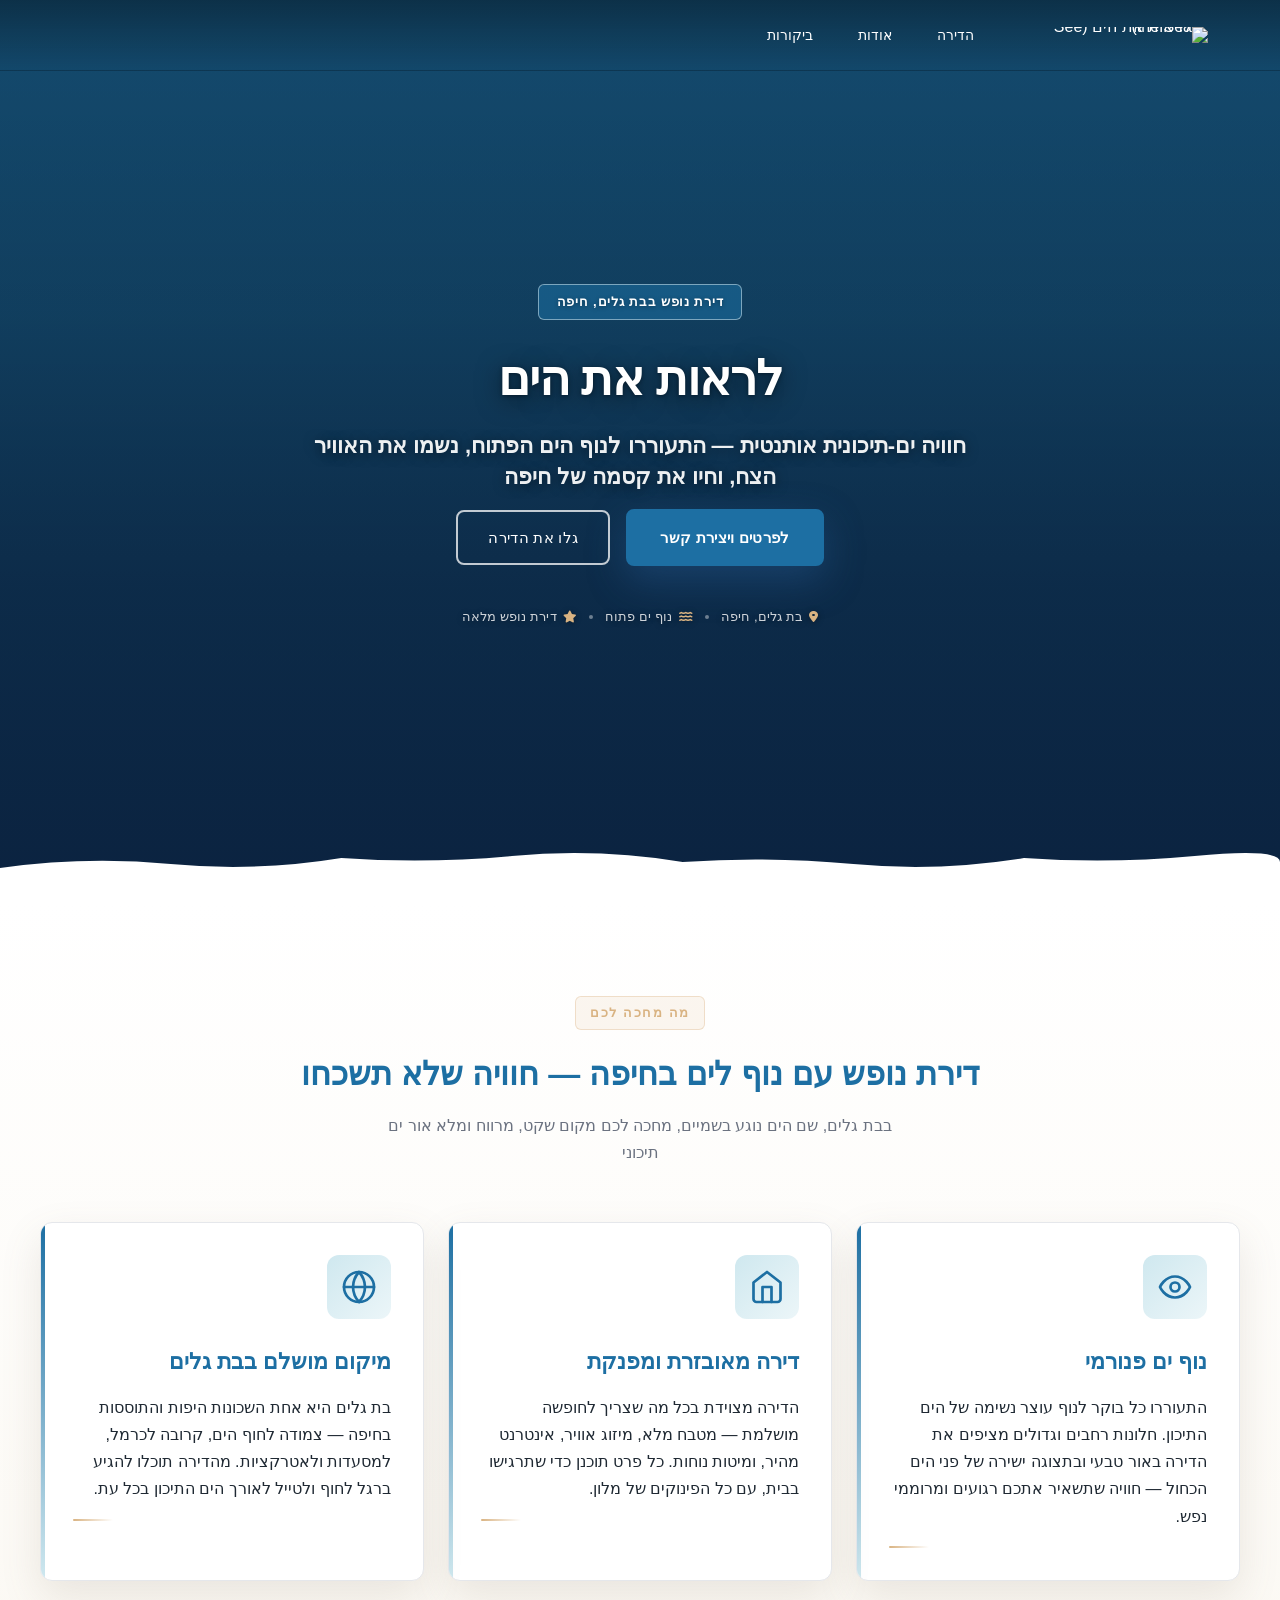
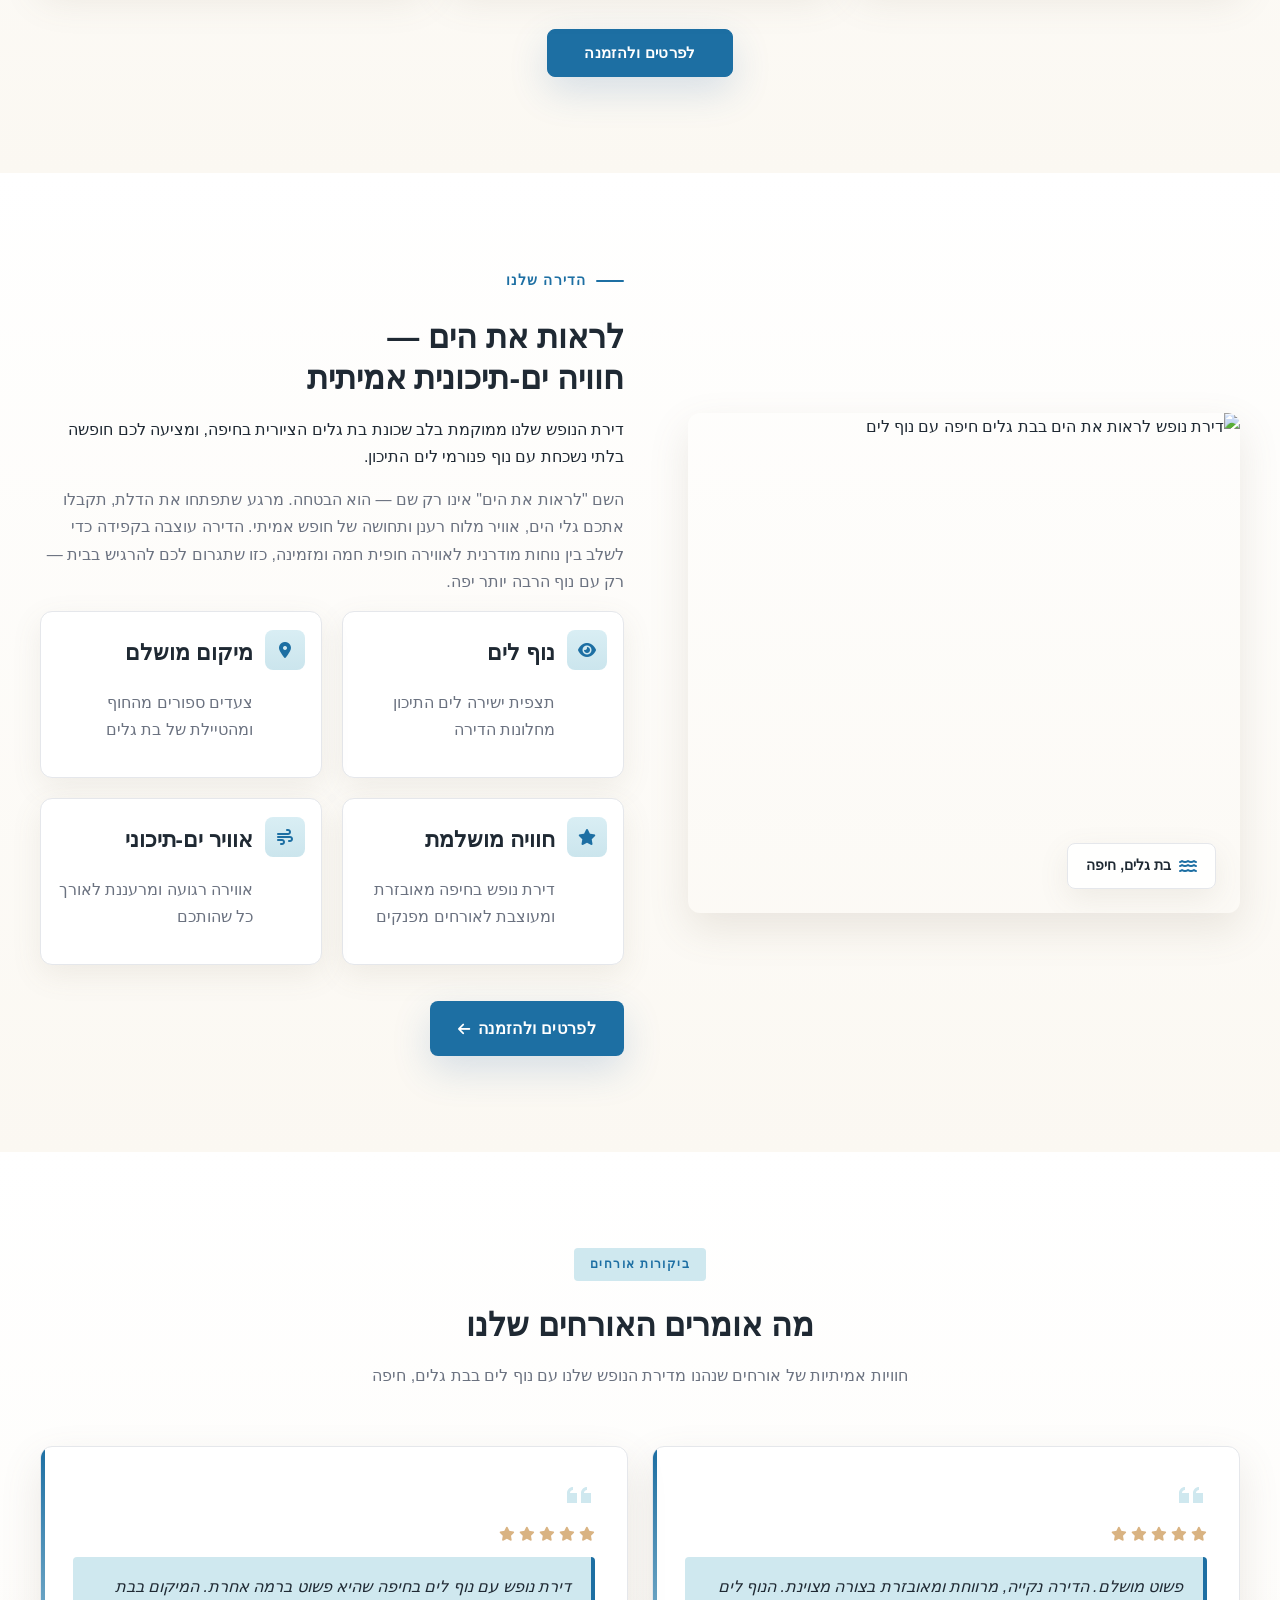
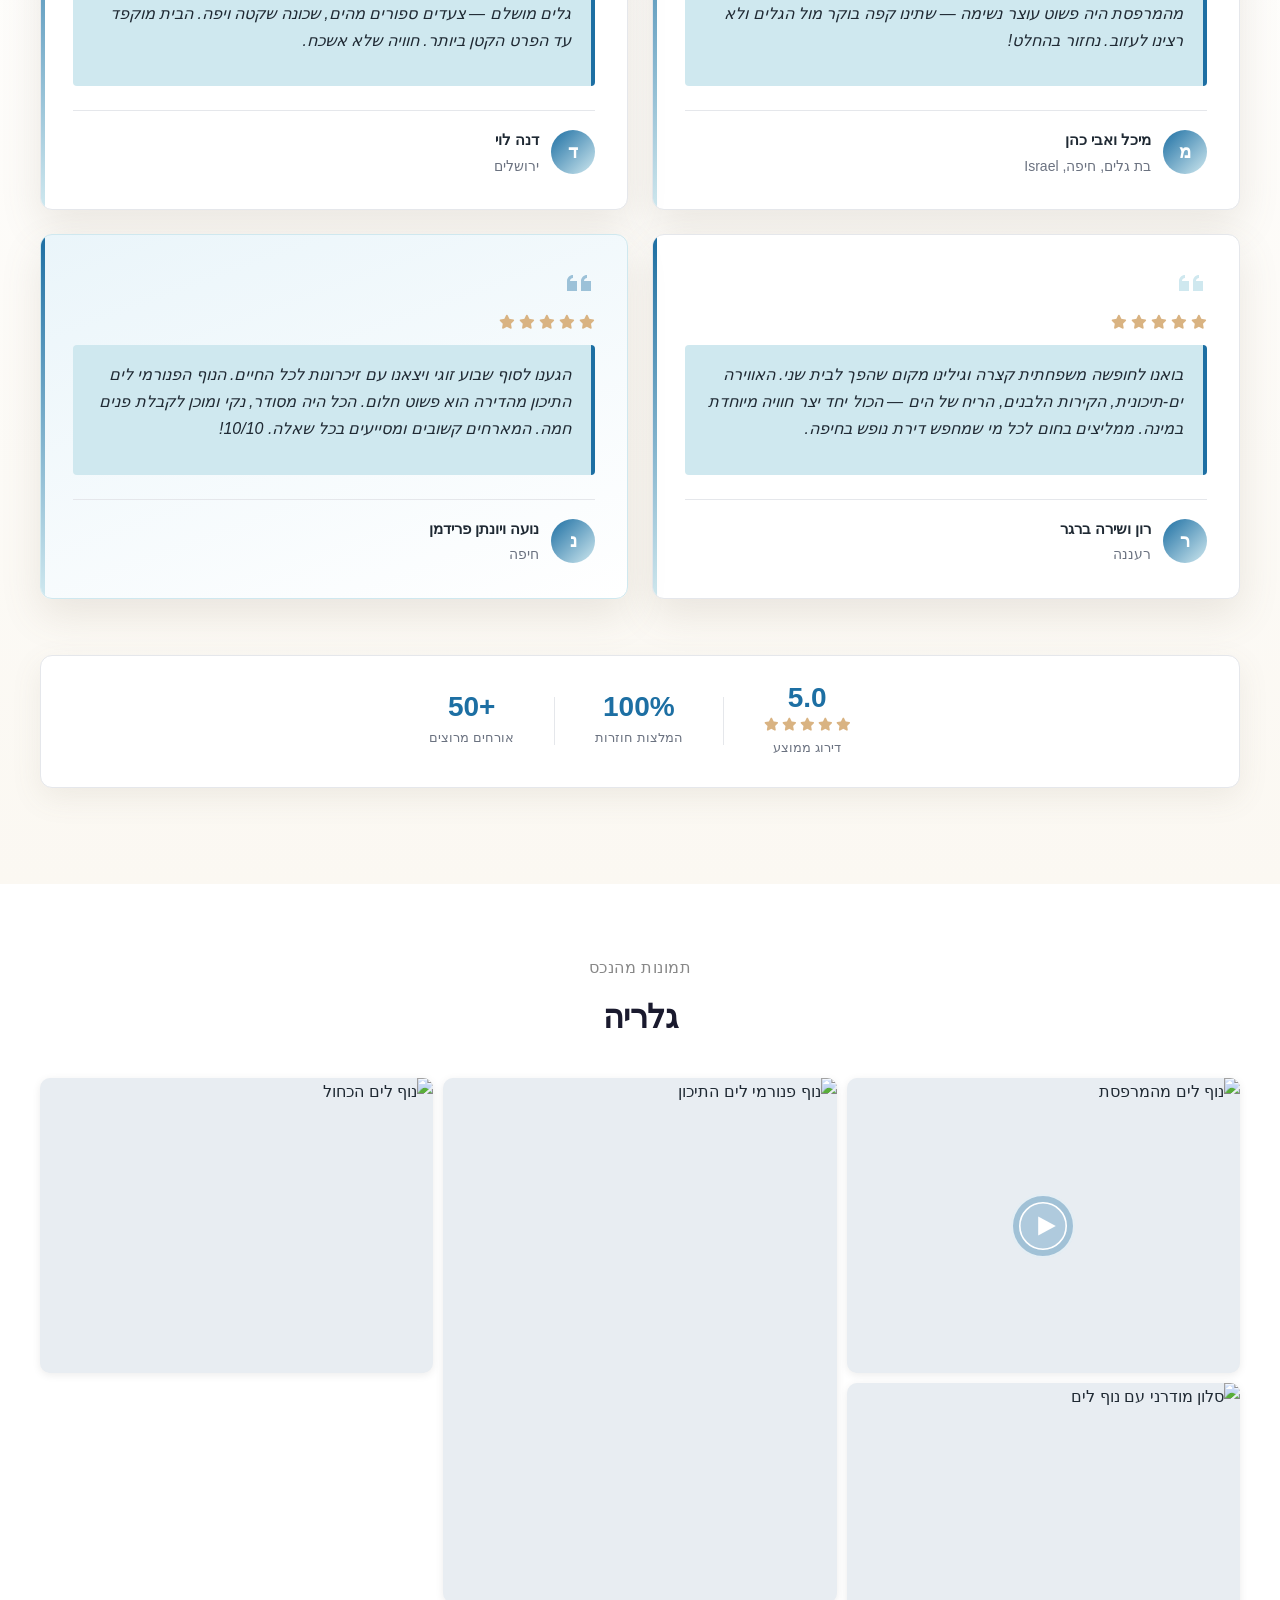
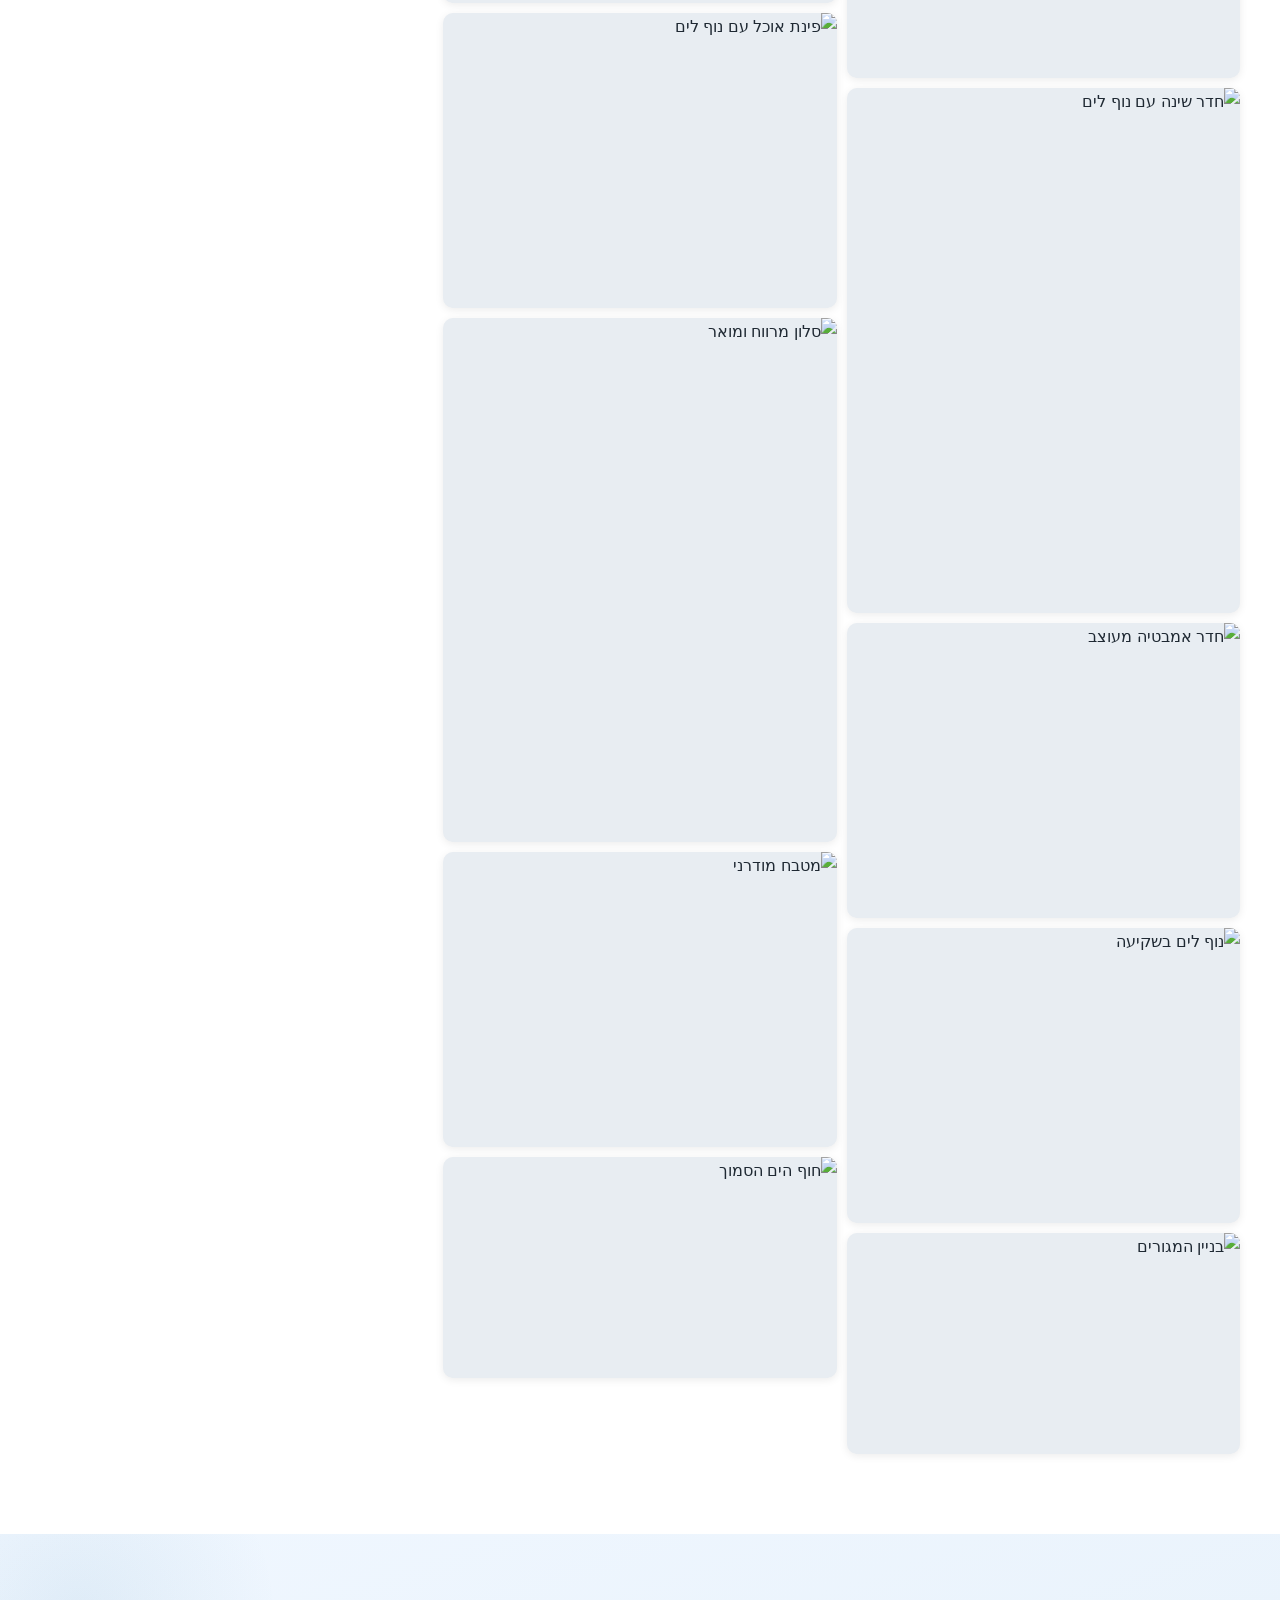
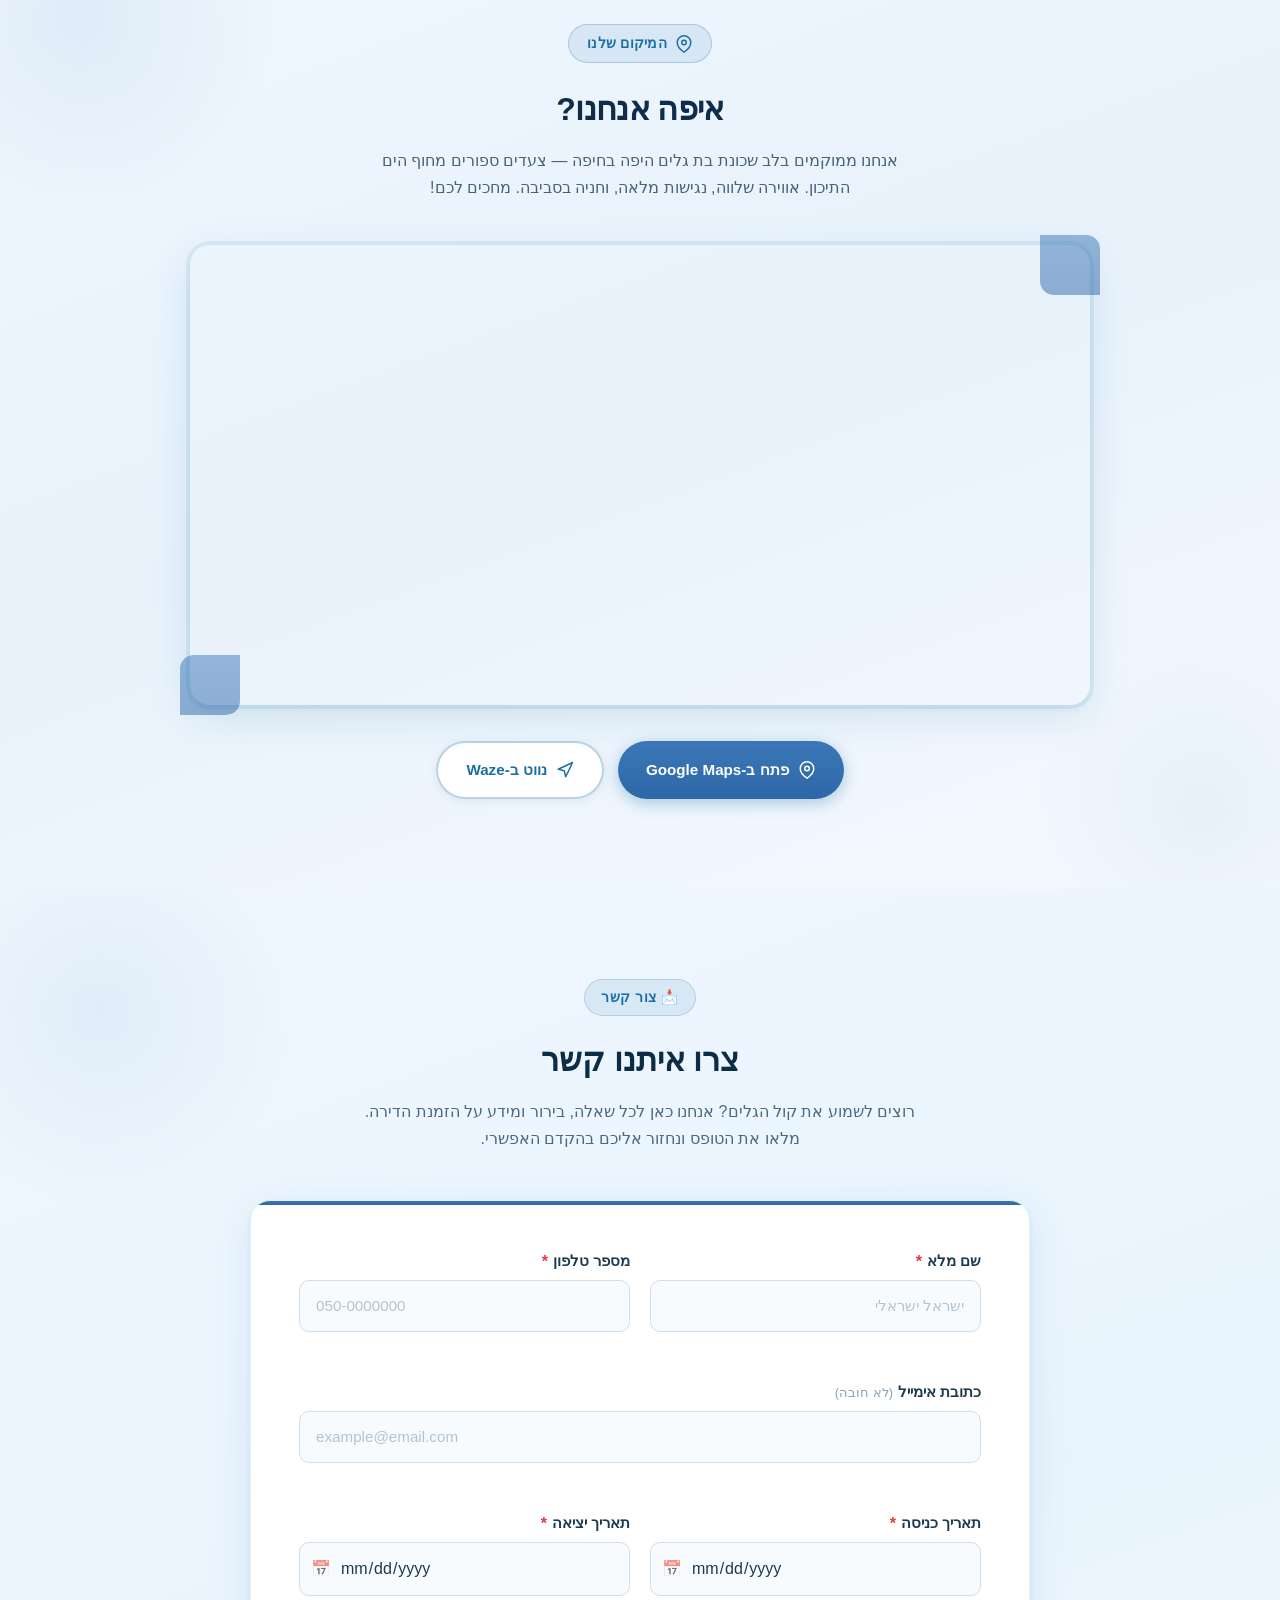
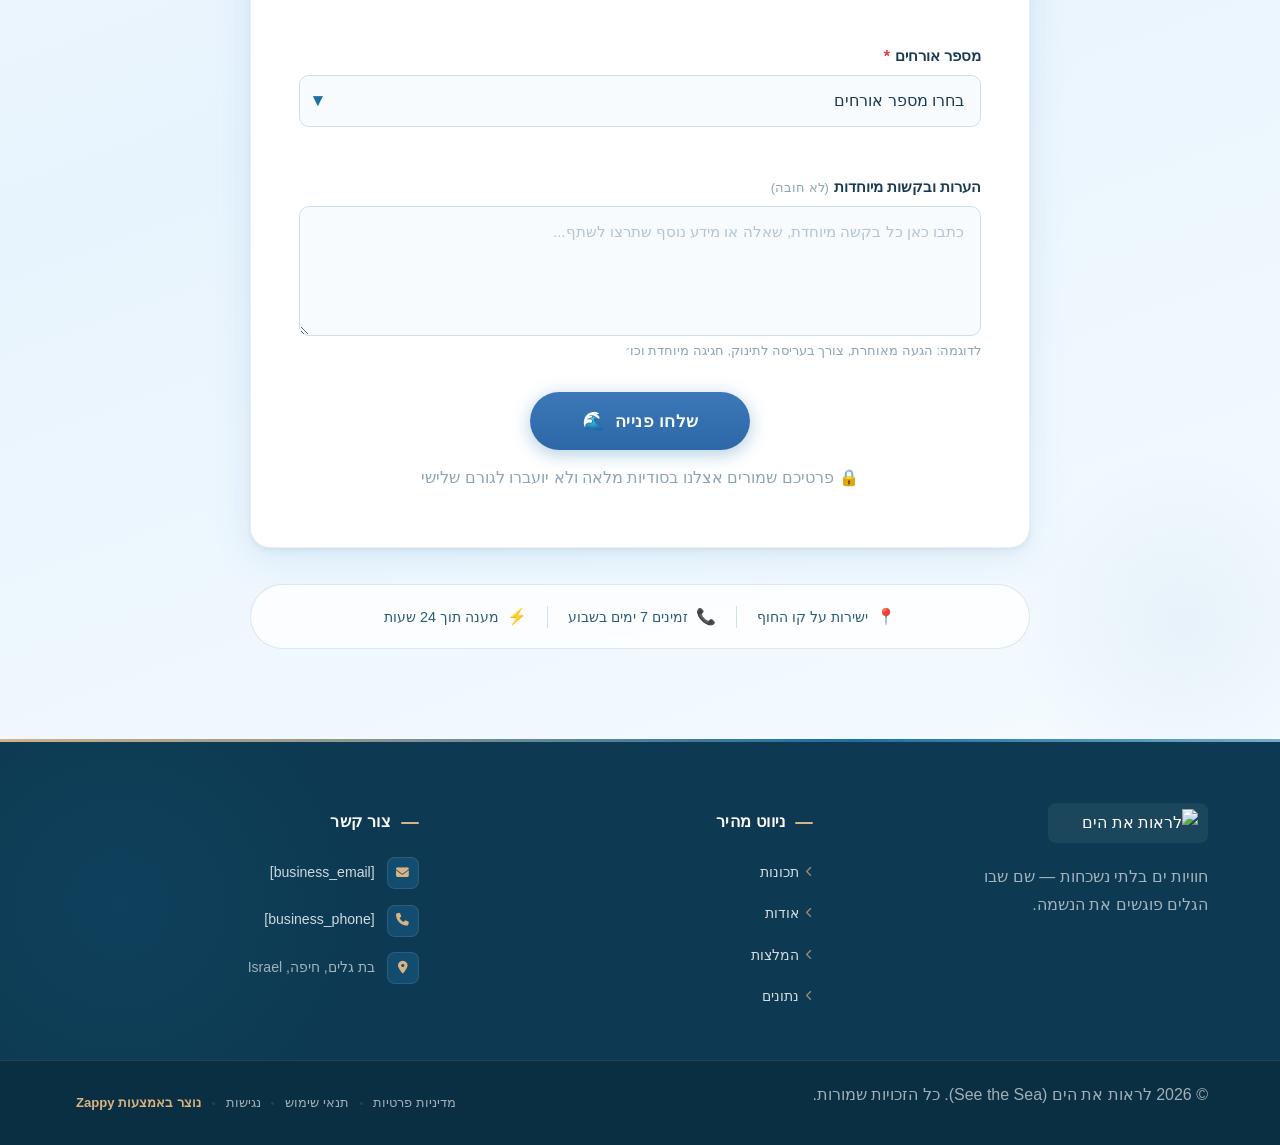
==== commit f6907474: "Background sync: Progressive GitHub Sync" ====
--- a/public/index.html
+++ b/public/index.html
@@ -1 +1 @@
-<!doctype html><html dir="rtl" lang="ar"><head><meta charset="UTF-8"><meta content="width=device-width,initial-scale=1" name="viewport"><meta content="index, follow" name="robots"><title>דירת נופש — לראות את הים (See the Sea)</title><meta content="A vacation apartment called &#39;See the Sea&#39; (לראות את הים) located in Bat Galim, Haifa, Israel. The name evokes a strong connection to the sea and ocean views, su" name="description"><meta content="דירת נופש, דירת נופש בחיפה, דירת נופש עם נוף לים בחיפה, השכרת דירה לתיירים חיפה" name="keywords"><link href="/assets/favicon.ico" rel="icon" type="image/x-icon"><link href="/assets/favicon-16x16.png" rel="icon" type="image/png" sizes="16x16"><link href="/assets/favicon-32x32.png" rel="icon" type="image/png" sizes="32x32"><link href="/assets/favicon-48x48.png" rel="icon" type="image/png" sizes="48x48"><link href="/assets/favicon-192x192.png" rel="icon" type="image/png" sizes="192x192"><link href="/assets/favicon-512x512.png" rel="icon" type="image/png" sizes="512x512"><link href="/assets/apple-touch-icon.png" rel="apple-touch-icon"><script>!function(){"use strict";var t="cc6ff3ca-a323-410b-950f-6523fea74d57",e="https://api.zappy5.com/api/analytics/track",a=18e5,n=2592e6,o=!0,i=!0,r=!0;var s=function(){var e="zappy_visitor_"+t,a=null;try{if(a=localStorage.getItem(e)){var o=JSON.parse(a),i=Date.now();if(i-o.created<n)return o.lastSeen=i,localStorage.setItem(e,JSON.stringify(o)),o.id}}catch(t){console.warn("Zappy Analytics: LocalStorage not available")}var r="zv_"+Date.now()+"_"+Math.random().toString(36).substr(2,9);try{localStorage.setItem(e,JSON.stringify({id:r,created:Date.now(),lastSeen:Date.now()}))}catch(t){}return r}(),c=function(){var e="zappy_session_"+t,n=null;try{if(n=sessionStorage.getItem(e)){var o=JSON.parse(n),i=Date.now();if(i-o.timestamp<a)return o.timestamp=i,sessionStorage.setItem(e,JSON.stringify(o)),o.id}}catch(t){console.warn("Zappy Analytics: SessionStorage not available")}var r="zs_"+Date.now()+"_"+Math.random().toString(36).substr(2,9);try{sessionStorage.setItem(e,JSON.stringify({id:r,timestamp:Date.now()}))}catch(t){}return r}();function l(a,n){n=n||{};var o={website_id:t,event_type:a,page_path:window.location.pathname,referrer:document.referrer||"direct",visitor_id:s,session_id:c,metadata:n};if(navigator.sendBeacon){var i=new Blob([JSON.stringify(o)],{type:"application/json"});navigator.sendBeacon(e,i)}else fetch(e,{method:"POST",headers:{"Content-Type":"application/json"},body:JSON.stringify(o),keepalive:!0}).catch(function(t){console.warn("Zappy Analytics: Failed to track event",t)})}o&&l("pageview",{title:document.title,url:window.location.href}),i&&document.addEventListener("click",function(t){var e=t.target;if("BUTTON"===e.tagName||e.closest("button")){var a="BUTTON"===e.tagName?e:e.closest("button");l("click",{element:"button",text:a.textContent.trim().substring(0,100),id:a.id||null,class:a.className||null})}else if("A"===e.tagName||e.closest("a")){var n="A"===e.tagName?e:e.closest("a");l("navigation",{element:"link",text:n.textContent.trim().substring(0,100),href:n.href,external:n.hostname!==window.location.hostname})}},!0),r&&document.addEventListener("submit",function(t){var e=t.target;l("form_submit",{form_id:e.id||null,form_name:e.name||null,form_action:e.action||null,form_method:e.method||"GET"})},!0);var d=Date.now();window.addEventListener("beforeunload",function(){l("page_unload",{time_on_page:Math.floor((Date.now()-d)/1e3),page_path:window.location.pathname})}),window.zappyAnalytics={track:l,getVisitorId:function(){return s},getSessionId:function(){return c}}}()</script><meta content="דירת נופש — לראות את הים (See the Sea)" property="og:title"><meta content="A vacation apartment called &#39;See the Sea&#39; (לראות את הים) located in Bat Galim, Haifa, Israel. The name evokes a strong connection to the sea and ocean views, su" property="og:description"><meta content="summary_large_image" name="twitter:card"><meta content="דירת נופש — לראות את הים (See the Sea)" name="twitter:title"><meta content="A vacation apartment called &#39;See the Sea&#39; (לראות את הים) located in Bat Galim, Haifa, Israel. The name evokes a strong connection to the sea and ocean views, su" name="twitter:description"><link href="/styles.css" rel="stylesheet"><link href="https://cdnjs.cloudflare.com/ajax/libs/font-awesome/6.4.0/css/all.min.css" rel="stylesheet" crossorigin="anonymous" integrity="sha512-iecdLmaskl7CVkqkXNQ/ZH/XLlvWZOJyj7Yy7tcenmpD1ypASozpmT/E0iPtmFIB46ZmdtAc9eNBvH0H/ZpiBw==" referrerpolicy="no-referrer"/><style id="zappy-dropdown-submenu-styles">#navMenu li:has(.sub-menu),.nav-menu li:has(.sub-menu),.navbar li:has(.sub-menu),nav li:has(.sub-menu){position:relative}#navMenu .sub-menu,.nav-menu .sub-menu,.navbar .sub-menu,nav .sub-menu{display:block!important;position:absolute!important;top:100%;left:0;min-width:220px;background:#fff;border-radius:8px;box-shadow:0 8px 25px rgba(0,0,0,.15);padding:8px 0;opacity:0;visibility:hidden;transform:translateY(10px);transition:all .3s ease;z-index:1000;list-style:none;pointer-events:none}#navMenu li:hover>.sub-menu,.nav-menu li:hover>.sub-menu,.navbar li:hover>.sub-menu,nav li:hover>.sub-menu{opacity:1!important;visibility:visible!important;transform:translateY(0)!important;pointer-events:auto!important}.sub-menu li{list-style:none;margin:0;padding:0}.sub-menu a{display:block!important;padding:10px 16px!important;color:var(--text-dark,#333)!important;font-weight:500;text-decoration:none;white-space:nowrap;transition:background-color .2s}.sub-menu .zappy-nav-child>a{padding-left:28px!important;font-size:.9em!important;opacity:.85!important}[dir=rtl] .sub-menu .zappy-nav-child>a,html[lang=ar] .sub-menu .zappy-nav-child>a,html[lang=he] .sub-menu .zappy-nav-child>a{padding-left:10px!important;padding-right:28px!important}.sub-menu .zappy-nav-parent>a{font-weight:600!important}.sub-menu a:hover{background-color:#f5f5f5}[dir=rtl] .nav-menu .sub-menu,[dir=rtl] .navbar .sub-menu,[dir=rtl] nav .sub-menu,html[lang=ar] .nav-menu .sub-menu,html[lang=ar] .navbar .sub-menu,html[lang=ar] nav .sub-menu,html[lang=he] .nav-menu .sub-menu,html[lang=he] .navbar .sub-menu,html[lang=he] nav .sub-menu{left:auto!important;right:0!important}.sub-menu:empty,.sub-menu:not(:has(li)):not(:has(> a)),.sub-menu:not(:has(li:not(.zappy-hidden-menu-item))):not(:has(> a)){display:none!important;opacity:0!important;visibility:hidden!important;pointer-events:none!important}li:has(.menu-group-title):hover>.sub-menu{opacity:1!important;visibility:visible!important;transform:translateY(0)!important;pointer-events:auto!important}#navMenu>li>.menu-group-title,.nav-menu>li>.menu-group-title{display:inline-block;padding:.5rem 1rem;cursor:default;user-select:none}@media (max-width:768px){#navMenu .sub-menu,.nav-menu .sub-menu,.navbar .sub-menu,nav .sub-menu{position:static!important;transform:none!important;box-shadow:none!important;background:0 0!important;max-height:0;overflow:hidden;opacity:0;visibility:hidden;transition:max-height .3s ease,opacity .3s ease;padding:0!important;border-radius:0!important}.sub-menu.mobile-expanded{max-height:60vh!important;overflow-y:auto!important;opacity:1!important;visibility:visible!important;padding:8px 0 8px 16px!important}[dir=rtl] .sub-menu.mobile-expanded,html[lang=he] .sub-menu.mobile-expanded{padding:8px 16px 8px 0!important}#navMenu li:hover>.sub-menu,.nav-menu li:hover>.sub-menu,.navbar li:hover>.sub-menu,nav li:hover>.sub-menu{opacity:0;visibility:hidden;pointer-events:none}#navMenu li>.sub-menu.mobile-expanded,.nav-menu li>.sub-menu.mobile-expanded,.navbar li>.sub-menu.mobile-expanded,nav li>.sub-menu.mobile-expanded{opacity:1!important;visibility:visible!important;pointer-events:auto!important}#navMenu li:has(.sub-menu),.nav-menu li:has(.sub-menu),.navbar li:has(.sub-menu),nav li:has(.sub-menu){display:flex!important;flex-wrap:wrap!important;align-items:center!important;position:relative!important;min-height:44px!important}#navMenu li:has(.sub-menu)>a,.nav-menu li:has(.sub-menu)>a,.navbar li:has(.sub-menu)>a,nav li:has(.sub-menu)>a{flex:1!important;min-width:0!important}#navMenu li:has(.sub-menu)>.menu-group-title,.nav-menu li:has(.sub-menu)>.menu-group-title,.navbar li:has(.sub-menu)>.menu-group-title,nav li:has(.sub-menu)>.menu-group-title{flex:1!important;min-width:0!important;padding:0!important;line-height:inherit!important}#navMenu li:has(.sub-menu)>.sub-menu,.nav-menu li:has(.sub-menu)>.sub-menu,.navbar li:has(.sub-menu)>.sub-menu,nav li:has(.sub-menu)>.sub-menu{flex-basis:100%!important;width:100%!important}#navMenu li:has(.sub-menu)>a [class*=arrow],#navMenu li:has(.sub-menu)>a [class*=chevron],.nav-menu li:has(.sub-menu)>a .fa-angle-down,.nav-menu li:has(.sub-menu)>a .fa-chevron-down,.nav-menu li:has(.sub-menu)>a [class*=arrow],.nav-menu li:has(.sub-menu)>a [class*=chevron],nav li:has(.sub-menu)>a [class*=arrow],nav li:has(.sub-menu)>a [class*=chevron]{display:none!important;visibility:hidden!important}.mobile-submenu-toggle{display:flex!important;align-items:center!important;justify-content:center!important;width:44px!important;height:auto!important;background:0 0!important;border:none!important;cursor:pointer!important;color:var(--text-dark)!important;position:static!important;flex-shrink:0!important;align-self:stretch!important;z-index:2!important;padding:0!important;margin:0!important}.mobile-submenu-toggle::after{content:''!important;width:0!important;height:0!important;border-left:6px solid transparent!important;border-right:6px solid transparent!important;border-top:7px solid currentColor!important;transition:transform .3s ease!important}.mobile-submenu-toggle.expanded::after{transform:rotate(180deg)!important}.sub-menu a{padding:10px 0!important;display:block!important;color:var(--text-dark)!important}.sub-menu .zappy-nav-child>a{padding-left:28px!important;font-size:.9em!important;opacity:.85!important}[dir=rtl] .sub-menu .zappy-nav-child>a,html[lang=ar] .sub-menu .zappy-nav-child>a,html[lang=he] .sub-menu .zappy-nav-child>a{padding-left:0!important;padding-right:28px!important}.sub-menu .zappy-nav-parent>a{font-weight:600!important}#navMenu.active,.nav-menu.active{max-width:100vw!important;overflow-x:hidden!important;box-sizing:border-box!important}.navbar .sub-menu li a,.zappy-products-dropdown .sub-menu a,nav.navbar .sub-menu li a{color:var(--text-dark)!important}}@media (min-width:769px){.mobile-submenu-toggle{display:none!important}}</style><style id="mobile-lang-menu-deployed-css">@media (max-width:768px){.lang-switcher,.nav-container .lang-switcher,.nav-cta-container .lang-switcher,.nav-ecommerce-icons .lang-switcher,.nav-icons-left .lang-switcher,.navbar .lang-switcher,.navbar .nav-cta-container .lang-switcher{display:none!important}.mobile-lang-menu{width:100%;border-top:1px solid rgba(128,128,128,.2);padding:8px 0 0 0;margin-top:8px}.mobile-lang-toggle{display:flex!important;align-items:center;justify-content:space-between;width:100%;padding:12px 16px;background:0 0;border:none;cursor:pointer;font-size:15px;color:inherit;font-family:inherit}.mobile-lang-toggle::after{content:'';display:inline-block;width:8px;height:8px;border-right:2px solid currentColor;border-bottom:2px solid currentColor;transform:rotate(45deg);transition:transform .3s ease;margin-left:8px}.mobile-lang-toggle.expanded::after{transform:rotate(-135deg)}.mobile-lang-options{max-height:0;overflow:hidden;transition:max-height .3s ease}.mobile-lang-options.expanded{max-height:300px}.mobile-lang-option{display:flex!important;align-items:center;gap:10px;padding:10px 24px;text-decoration:none;color:inherit;font-size:14px;font-family:inherit}.mobile-lang-option:hover{background:rgba(128,128,128,.1)}.mobile-lang-option.active{font-weight:600;opacity:.7;pointer-events:none}.mobile-lang-option img{width:20px;height:20px;border-radius:50%}}@media (min-width:769px){.mobile-lang-menu{display:none!important}}</style><style id="zappy-widget-visibility">#mic-access-tool-box,#mic-access-tool-general-button,#mic-init-access-tool #mic-access-tool-box,#mic-init-access-tool #mic-access-tool-general-button,#mic-init-access-tool .mic-access-tool-general-button,._access-icon,._access-menu,.mic-access-tool-box,.mic-access-tool-general-button,div[id*=mic-access-tool-box]{display:none!important;visibility:hidden!important;opacity:0!important;pointer-events:none!important}</style></head><body><nav class="navbar" dir="rtl"><button class="mobile-toggle" aria-label="Menu" id="mobileToggle"><svg viewBox="0 0 24 24" fill="none" height="24" width="24" class="hamburger-icon"><path d="M3 12h18M3 6h18M3 18h18" stroke="currentColor" stroke-linecap="round" stroke-width="2"></path></svg><svg viewBox="0 0 24 24" fill="none" height="24" width="24" class="close-icon" style="display:none"><path d="M18 6L6 18M6 6l12 12" stroke="currentColor" stroke-linecap="round" stroke-width="2"></path></svg></button><button class="phone-header-btn" aria-label="Call" data-phone="[business_phone]"><svg viewBox="0 0 24 24" fill="currentColor" height="20" width="20"><path d="M22 16.92v3a2 2 0 0 1-2.18 2 19.79 19.79 0 0 1-8.63-3.07 19.5 19.5 0 0 1-6-6 19.79 19.79 0 0 1-3.07-8.67A2 2 0 0 1 4.11 2h3a2 2 0 0 1 2 1.72 12.84 12.84 0 0 0 .7 2.81 2 2 0 0 1-.45 2.11L8.09 9.91a16 16 0 0 0 6 6l1.27-1.27a2 2 0 0 1 2.11-.45 12.84 12.84 0 0 0 2.81.7A2 2 0 0 1 22 16.92z"></path></svg></button><div class="nav-container"><div class="nav-right-group"><div class="nav-brand"><a href="/" class="logo-link"><img alt="לראות את הים (See the Sea)" src="/assets/business-logo.webp" class="logo"></a></div><ul class="nav-menu" id="navMenu"><li><a href="#features">הדירה</a></li><li><a href="#about">אודות</a></li><li><a href="#testimonials">ביקורות</a></li></ul></div><div class="nav-cta-container"></div></div></nav><script>window.addEventListener("load",function(){const e=document.querySelector(".navbar, nav, header");if(!e)return void console.log("[Navbar] Navbar element not found");let t=document.getElementById("mobileToggle")||document.querySelector(".mobile-toggle")||document.querySelector(".hamburger")||document.querySelector(".hamburger-menu")||document.querySelector(".menu-toggle")||document.querySelector(".burger-menu")||document.querySelector('[aria-label="Menu"]')||document.querySelector('[aria-label="תפריט"]');const o=document.querySelector(".phone-header-btn"),n=window.getComputedStyle(e);let r=n.backgroundColor;if(console.log("[Navbar] Initial navbar background:",r),"transparent"===r||"rgba(0, 0, 0, 0)"===r||r.startsWith("rgba")&&r.includes(", 0)")){const e=n.backgroundImage;if(e&&"none"!==e)console.log("[Navbar] Navbar has background image/gradient, using dark text"),r="rgb(240, 240, 240)";else{const e=window.getComputedStyle(document.body).backgroundColor;console.log("[Navbar] Navbar transparent, using body background:",e),r=e}}const i=r.match(/\d+/g);if(i&&i.length>=3){const e=(.299*parseInt(i[0])+.587*parseInt(i[1])+.114*parseInt(i[2]))/255;console.log("[Navbar] Mobile button colors preserved from Claude CSS (luminance:",e.toFixed(2)+")");const n=document.createElement("style");n.id="zappy-mobile-nav-fix";document.documentElement.lang;document.documentElement.dir,n.textContent='\n        /* Hide mobile buttons on desktop, show only on mobile */\n        @media (min-width: 769px) {\n          .mobile-toggle,\n          .phone-header-btn {\n            display: none !important;\n          }\n        }\n        \n        /* Show and position mobile buttons correctly on mobile */\n        @media (max-width: 768px) {\n          .mobile-toggle,\n          .phone-header-btn {\n            position: absolute !important;\n            top: 50% !important;\n            transform: translateY(-50%) !important;\n            z-index: 1001 !important;\n            display: flex !important;\n            align-items: center !important;\n            justify-content: center !important;\n            width: 36px !important;\n            height: 36px !important;\n            border-radius: 50% !important;\n            border: none !important;\n            cursor: pointer !important;\n            padding: 6px !important;\n            background: none !important;\n            color: var(--nav-text, var(--text-dark)) !important;\n          }\n          \n          /* LTR positioning (default): hamburger LEFT, phone RIGHT */\n          html:not([dir="rtl"]):not([lang="he"]):not([lang="ar"]) .mobile-toggle,\n          html[dir="ltr"] .mobile-toggle {\n            left: 12px !important;\n            right: auto !important;\n          }\n          html:not([dir="rtl"]):not([lang="he"]):not([lang="ar"]) .phone-header-btn,\n          html[dir="ltr"] .phone-header-btn {\n            right: 12px !important;\n            left: auto !important;\n          }\n          \n          /* RTL positioning: hamburger RIGHT, phone LEFT */\n          html[dir="rtl"] .mobile-toggle,\n          html[lang="he"] .mobile-toggle,\n          html[lang="ar"] .mobile-toggle {\n            right: 12px !important;\n            left: auto !important;\n          }\n          html[dir="rtl"] .phone-header-btn,\n          html[lang="he"] .phone-header-btn,\n          html[lang="ar"] .phone-header-btn {\n            left: 12px !important;\n            right: auto !important;\n          }\n          \n          /* CRITICAL: Ensure nav-container has min-height on mobile */\n          /* All children are positioned absolutely/fixed on mobile, so height:auto collapses to 0 */\n          .nav-container {\n            min-height: 70px !important;\n            position: relative !important;\n          }\n          \n          /* Ensure SVG icons are properly sized and inherit color */\n          .mobile-toggle svg,\n          .phone-header-btn svg {\n            width: 24px !important;\n            height: 24px !important;\n            /* Don\'t force display - let JavaScript control hamburger/close toggle */\n          }\n          \n          /* Reset nav-cta-container on mobile - remove desktop box-shadow/padding */\n          /* that creates a visible ghost box when CTA button is hidden */\n          .nav-cta-container {\n            box-shadow: none !important;\n            padding: 0 !important;\n          }\n          \n          /* Hide nav-cta-container entirely on mobile when there\'s no lang-switcher */\n          /* (only the CTA button is inside, and it\'s hidden on mobile) */\n          .nav-cta-container:not(:has(.lang-switcher)) {\n            display: none !important;\n          }\n          \n          /* CRITICAL: Prevent hero image fade gradient from bleeding over headline text */\n          /* The .image-fade-gradient has bottom: -30px (extends below parent) */\n          /* On mobile stacked layout, this overlaps the h1 text below the image */\n          .hero-image-column {\n            overflow: hidden !important;\n          }\n          .image-fade-gradient {\n            bottom: 0 !important;\n          }\n          \n          /* Hide desktop language switcher on mobile - hamburger menu handles it */\n          /* High specificity to override stored CSS */\n          .lang-switcher,\n          .nav-cta-container .lang-switcher,\n          .nav-container .lang-switcher,\n          .navbar .lang-switcher,\n          .navbar .nav-cta-container .lang-switcher {\n            display: none !important;\n          }\n        }\n      ';const r=document.getElementById("zappy-mobile-nav-fix");r&&r.remove(),document.head.appendChild(n),console.log("[Navbar] Critical CSS injected for mobile nav positioning");const l=window.innerWidth<=768;if(t){const e=t.querySelector(".hamburger-icon"),o=t.querySelector(".close-icon");e&&(e.style.setProperty("width","24px","important"),e.style.setProperty("height","24px","important"),e.style.setProperty("display","block","important")),o&&(o.style.setProperty("width","24px","important"),o.style.setProperty("height","24px","important"),o.style.setProperty("display","none","important")),l?(t.style.setProperty("position","absolute","important"),t.style.setProperty("top","50%","important"),t.style.setProperty("transform","translateY(-50%)","important"),t.style.setProperty("z-index","1001","important"),t.style.removeProperty("left"),t.style.removeProperty("right"),console.log("[Navbar] Mobile toggle positioning applied (mobile viewport)")):(t.style.removeProperty("position"),t.style.removeProperty("top"),t.style.removeProperty("transform"),t.style.removeProperty("z-index"),t.style.removeProperty("left"),t.style.removeProperty("right"),console.log("[Navbar] Desktop viewport - cleared mobile toggle inline positioning"))}if(o){const e=o.querySelector("svg");e&&(e.style.width="24px",e.style.height="24px",e.setAttribute("width","24"),e.setAttribute("height","24")),l?(o.style.setProperty("position","absolute","important"),o.style.setProperty("top","50%","important"),o.style.setProperty("transform","translateY(-50%)","important"),o.style.setProperty("z-index","1001","important"),o.style.removeProperty("left"),o.style.removeProperty("right"),console.log("[Navbar] Phone button positioning applied (mobile viewport)")):(o.style.removeProperty("position"),o.style.removeProperty("top"),o.style.removeProperty("transform"),o.style.removeProperty("z-index"),o.style.removeProperty("left"),o.style.removeProperty("right"),console.log("[Navbar] Desktop viewport - cleared phone button inline positioning"))}}else console.log("[Navbar] Could not parse background color:",r);t=document.getElementById("mobileToggle")||document.querySelector(".mobile-toggle")||document.querySelector(".hamburger")||document.querySelector(".hamburger-menu")||document.querySelector(".menu-toggle")||document.querySelector(".burger-menu")||document.querySelector('[aria-label="Menu"]')||document.querySelector('[aria-label="תפריט"]');const l=document.getElementById("navMenu")||document.querySelector(".nav-menu")||document.querySelector(".nav-links")||document.querySelector("nav ul:not(.submenu)");if(!t||!l)return void console.log("[Navbar] Mobile toggle or menu not found:",{toggle:!!t,menu:!!l});l.id||(l.id="navMenu"),console.log("[Navbar] Initializing mobile menu...");const a=t.cloneNode(!0);t.parentNode.replaceChild(a,t),a.addEventListener("click",function(e){e.preventDefault(),e.stopPropagation();const t=this.querySelector(".hamburger-icon"),o=this.querySelector(".close-icon");l.classList.contains("active")?(l.classList.remove("active"),t&&t.style.setProperty("display","block","important"),o&&o.style.setProperty("display","none","important"),document.body.style.overflow="",console.log("[Navbar] Menu closed")):(l.classList.add("active"),t&&t.style.setProperty("display","none","important"),o&&o.style.setProperty("display","block","important"),document.body.style.overflow="hidden",console.log("[Navbar] Menu opened"))}),l.querySelectorAll("a").forEach(function(e){e.addEventListener("click",function(){if("#"===this.getAttribute("href"))return;const e=a.querySelector(".hamburger-icon"),t=a.querySelector(".close-icon");l.classList.remove("active"),e&&e.style.setProperty("display","block","important"),t&&t.style.setProperty("display","none","important"),document.body.style.overflow="",console.log("[Navbar] Menu closed (link clicked)")})});var s=l.querySelectorAll(".dropdown-toggle");s.forEach(function(e){e.addEventListener("click",function(e){e.preventDefault(),e.stopPropagation();var t=this.closest(".nav-dropdown");t&&(t.parentNode.querySelectorAll(".nav-dropdown.open").forEach(function(e){e!==t&&e.classList.remove("open")}),t.classList.toggle("open"),console.log("[Navbar] Dropdown toggled:",t.classList.contains("open")?"open":"closed"))})}),document.addEventListener("click",function(e){e.target.closest(".nav-dropdown")||document.querySelectorAll(".nav-dropdown.open").forEach(function(e){e.classList.remove("open")})}),console.log("[Navbar] Dropdown handlers initialized for "+s.length+" dropdowns"),o&&o.addEventListener("click",function(){const e=document.querySelectorAll('a[href^="tel:"]'),t=e.length>0?e[0].getAttribute("href").replace("tel:",""):"[business_phone]";window.location.href="tel:"+t,console.log("[Navbar] Phone button clicked")}),console.log("[Navbar] Mobile menu initialized successfully");const p=function(){const e=document.querySelector(".whatsapp-float");e&&(window.innerWidth>=769?(e.style.setProperty("display","none","important"),e.style.setProperty("visibility","hidden","important"),e.style.setProperty("opacity","0","important"),e.style.setProperty("pointer-events","none","important"),console.log("[WhatsApp] Button hidden on desktop")):(e.style.removeProperty("display"),e.style.removeProperty("visibility"),e.style.removeProperty("opacity"),e.style.removeProperty("pointer-events"),console.log("[WhatsApp] Button visible on mobile")))};let c;p(),window.addEventListener("resize",function(){clearTimeout(c),c=setTimeout(p,100)})})</script><main><section class="index-hero-section" id="hero" dir="rtl" data-layout-spec="בית-hero" data-hero-type="fullscreen-scrim" style=";position:relative;overflow:hidden"><div class="hero-video-background"><div class="hero-video-overlay"></div><video autoplay="" class="hero-video" loop="" muted="" playsinline=""><source src="/assets/hero-video-clip-daylight-1776262300787.mp4" type="video/mp4">Your browser does not support the video tag.</video><img alt="Hero background" src="/assets/site-index-hero-image-1.webp" class="hero-video-fallback" loading="lazy"></div><div class="index-hero-bg"><img alt="נוף ים תיכוני מרהיב מבת גלים, חיפה" src="/assets/site-index-hero-image-1.webp" class="hero-original-image-hidden index-hero-img" data-context="Stunning full-bleed aerial view of the Mediterranean Sea from Bat Galim neighborhood in Haifa, Israel. Crystal-clear turquoise and deep blue water stretching to the horizon, with the Haifa coastline visible below. Warm golden late-afternoon sunlight reflecting off the water surface. The scene conveys open sea views, breezy coastal atmosphere, and Mediterranean beauty. Photorealistic, high-resolution, cinematic quality." data-hero-bg="true" data-placeholder="index-hero-image-1" height="700" style=";display:none !important" width="1200"></div><div class="index-hero-scrim" aria-hidden="true"></div><div class="index-hero-content"><div class="index-hero-badge">דירת נופש בבת גלים, חיפה</div><h1 class="index-hero-title">לראות את הים</h1><h3 class="index-hero-subtitle">חוויה ים-תיכונית אותנטית — התעוררו לנוף הים הפתוח, נשמו את האוויר הצח, וחיו את קסמה של חיפה</h3><div class="index-hero-ctas"><a href="#contact" class="index-hero-btn-primary">לפרטים ויצירת קשר</a><a href="#apartment" class="index-hero-btn-secondary">גלו את הדירה</a></div><div class="index-hero-meta"><span class="index-hero-meta-item"><i class="fa fa-map-marker-alt" aria-hidden="true"></i>בת גלים, חיפה</span><span class="index-hero-meta-divider" aria-hidden="true"></span><span class="index-hero-meta-item"><i class="fa fa-water" aria-hidden="true"></i>נוף ים פתוח</span><span class="index-hero-meta-divider" aria-hidden="true"></span><span class="index-hero-meta-item"><i class="fa-star fa" aria-hidden="true"></i>דירת נופש מלאה</span></div></div><div class="index-hero-divider-wrapper"><svg viewBox="0 0 1200 80" aria-hidden="true" xmlns="http://www.w3.org/2000/svg" data-no-icon-edit="true" preserveAspectRatio="none"><path d="M0,80 L0,48 Q80,36 160,44 T320,38 Q400,44 480,36 T640,42 Q720,36 800,44 T960,38 Q1040,44 1120,36 T1200,42 L1200,80 Z" fill="#FFFFFF"></path></svg></div></section><section class="index-features-section" id="features" dir="rtl" data-layout-spec="בית-features"><div class="index-features-container"><div class="index-features-header"><span class="index-features-label">מה מחכה לכם</span><h2 class="index-features-title">דירת נופש עם נוף לים בחיפה — חוויה שלא תשכחו</h2><p class="index-features-subtitle">בבת גלים, שם הים נוגע בשמיים, מחכה לכם מקום שקט, מרווח ומלא אור ים תיכוני</p></div><div class="index-features-grid"><article class="index-feature-card" id="zappy-section-2"><div class="index-feature-icon-wrap"><svg viewBox="0 0 24 24" fill="none" height="36" width="36" aria-hidden="true" xmlns="http://www.w3.org/2000/svg" data-element-type="icon" data-icon-type="svg" stroke="currentColor" stroke-linecap="round" stroke-linejoin="round" stroke-width="1.8"><path d="M2 12s3-7 10-7 10 7 10 7-3 7-10 7-10-7-10-7z"></path><circle cx="12" cy="12" r="3"></circle></svg></div><div class="index-feature-content"><h3 class="index-feature-title">נוף ים פנורמי</h3><p class="index-feature-desc">התעוררו כל בוקר לנוף עוצר נשימה של הים התיכון. חלונות רחבים וגדולים מציפים את הדירה באור טבעי ובתצוגה ישירה של פני הים הכחול — חוויה שתשאיר אתכם רגועים ומרוממי נפש.</p><div class="index-feature-accent-line"></div></div></article><article class="index-feature-card" id="zappy-section-3"><div class="index-feature-icon-wrap"><svg viewBox="0 0 24 24" fill="none" height="36" width="36" aria-hidden="true" xmlns="http://www.w3.org/2000/svg" data-element-type="icon" data-icon-type="svg" stroke="currentColor" stroke-linecap="round" stroke-linejoin="round" stroke-width="1.8"><path d="M3 9l9-7 9 7v11a2 2 0 0 1-2 2H5a2 2 0 0 1-2-2z"></path><polyline points="9 22 9 12 15 12 15 22"></polyline></svg></div><div class="index-feature-content"><h3 class="index-feature-title">דירה מאובזרת ומפנקת</h3><p class="index-feature-desc">הדירה מצוידת בכל מה שצריך לחופשה מושלמת — מטבח מלא, מיזוג אוויר, אינטרנט מהיר, ומיטות נוחות. כל פרט תוכנן כדי שתרגישו בבית, עם כל הפינוקים של מלון.</p><div class="index-feature-accent-line"></div></div></article><article class="index-feature-card" id="zappy-section-4"><div class="index-feature-icon-wrap"><svg viewBox="0 0 24 24" fill="none" height="36" width="36" aria-hidden="true" xmlns="http://www.w3.org/2000/svg" data-element-type="icon" data-icon-type="svg" stroke="currentColor" stroke-linecap="round" stroke-linejoin="round" stroke-width="1.8"><circle cx="12" cy="12" r="10"></circle><line x1="2" x2="22" y1="12" y2="12"></line><path d="M12 2a15.3 15.3 0 0 1 4 10 15.3 15.3 0 0 1-4 10 15.3 15.3 0 0 1-4-10 15.3 15.3 0 0 1 4-10z"></path></svg></div><div class="index-feature-content"><h3 class="index-feature-title">מיקום מושלם בבת גלים</h3><p class="index-feature-desc">בת גלים היא אחת השכונות היפות והתוססות בחיפה — צמודה לחוף הים, קרובה לכרמל, למסעדות ולאטרקציות. מהדירה תוכלו להגיע ברגל לחוף ולטייל לאורך הים התיכון בכל עת.</p><div class="index-feature-accent-line"></div></div></article></div><div class="index-features-cta-wrap"><a href="#contact" class="btn-primary index-features-cta">לפרטים ולהזמנה</a></div></div></section><section class="index-about-section" id="about" dir="rtl" data-layout-spec="בית-about"><div class="index-about-container"><div class="index-about-image-col"><div class="index-about-image-wrapper"><img alt="דירת נופש לראות את הים בבת גלים חיפה עם נוף לים" src="/assets/site-index-about-image-1.webp" data-context="A bright, airy vacation apartment interior in Bat Galim, Haifa, Israel. Large windows overlooking the Mediterranean Sea with blue water visible. White walls, warm wooden accents, comfortable coastal-style furniture in light blues and creams. Morning sunlight streaming in, sheer curtains gently billowing. Feels like a serene seaside retreat." data-placeholder="index-about-image-1" height="500" width="600"><div class="index-about-badge"><i class="fa-solid fa-water" aria-hidden="true"></i><span>בת גלים, חיפה</span></div></div></div><div class="index-about-text-col"><div class="index-about-label"><span class="index-about-label-line"></span><span>הדירה שלנו</span></div><h2 class="index-about-heading">לראות את הים —<br>חוויה ים-תיכונית אמיתית</h2><p class="index-about-lead">דירת הנופש שלנו ממוקמת בלב שכונת בת גלים הציורית בחיפה, ומציעה לכם חופשה בלתי נשכחת עם נוף פנורמי לים התיכון.</p><p class="index-about-body">השם "לראות את הים" אינו רק שם — הוא הבטחה. מרגע שתפתחו את הדלת, תקבלו אתכם גלי הים, אוויר מלוח רענן ותחושה של חופש אמיתי. הדירה עוצבה בקפידה כדי לשלב בין נוחות מודרנית לאווירה חופית חמה ומזמינה, כזו שתגרום לכם להרגיש בבית — רק עם נוף הרבה יותר יפה.</p><div class="index-about-features"><div class="index-about-feature-item"><div class="index-about-feature-icon"><i class="fa-solid fa-eye" aria-hidden="true" data-element-type="icon" data-icon-type="svg"></i></div><div class="index-about-feature-content"><h3>נוף לים</h3><p>תצפית ישירה לים התיכון מחלונות הדירה</p></div></div><div class="index-about-feature-item"><div class="index-about-feature-icon"><i class="fa-solid fa-location-dot" aria-hidden="true" data-element-type="icon" data-icon-type="svg"></i></div><div class="index-about-feature-content"><h3>מיקום מושלם</h3><p>צעדים ספורים מהחוף ומהטיילת של בת גלים</p></div></div><div class="index-about-feature-item"><div class="index-about-feature-icon"><i class="fa-star fa-solid" aria-hidden="true" data-element-type="icon" data-icon-type="svg"></i></div><div class="index-about-feature-content"><h3>חוויה מושלמת</h3><p>דירת נופש בחיפה מאובזרת ומעוצבת לאורחים מפנקים</p></div></div><div class="index-about-feature-item"><div class="index-about-feature-icon"><i class="fa-solid fa-wind" aria-hidden="true" data-element-type="icon" data-icon-type="svg"></i></div><div class="index-about-feature-content"><h3>אוויר ים-תיכוני</h3><p>אווירה רגועה ומרעננת לאורך כל שהותכם</p></div></div></div><a href="#contact" class="index-about-cta">לפרטים ולהזמנה<i class="fa-solid fa-arrow-left" aria-hidden="true"></i></a></div></div></section><section class="index-testimonials-section" id="testimonials" dir="rtl" data-layout-spec="בית-testimonials"><div class="index-testimonials-container"><div class="index-testimonials-header"><span class="index-testimonials-label">ביקורות אורחים</span><h2 class="index-testimonials-title">מה אומרים האורחים שלנו</h2><p class="index-testimonials-subtitle">חוויות אמיתיות של אורחים שנהנו מדירת הנופש שלנו עם נוף לים בבת גלים, חיפה</p></div><div class="index-testimonials-grid"><article class="index-testimonial-card" id="zappy-section-7"><div class="index-testimonial-quote-icon"><svg viewBox="0 0 32 32" fill="none" height="32" width="32" aria-hidden="true" xmlns="http://www.w3.org/2000/svg" data-element-type="icon" data-icon-type="svg"><path d="M10 8C6.686 8 4 10.686 4 14v10h10V14H7c0-1.657 1.343-3 3-3V8zm14 0c-3.314 0-6 2.686-6 6v10h10V14h-7c0-1.657 1.343-3 3-3V8z" fill="currentColor"></path></svg></div><div class="index-testimonial-stars"><i class="fas fa-star"></i><i class="fas fa-star"></i><i class="fas fa-star"></i><i class="fas fa-star"></i><i class="fas fa-star"></i></div><blockquote class="index-testimonial-text"><p>פשוט מושלם. הדירה נקייה, מרווחת ומאובזרת בצורה מצוינת. הנוף לים מהמרפסת היה פשוט עוצר נשימה — שתינו קפה בוקר מול הגלים ולא רצינו לעזוב. נחזור בהחלט!</p></blockquote><footer class="index-testimonial-author"><div class="index-testimonial-avatar"><span>מ</span></div><div class="index-testimonial-author-info"><strong class="index-testimonial-name">מיכל ואבי כהן</strong><small class="index-testimonial-location">בת גלים, חיפה, Israel</small></div></footer></article><article class="index-testimonial-card" id="zappy-section-8"><div class="index-testimonial-quote-icon"><svg viewBox="0 0 32 32" fill="none" height="32" width="32" aria-hidden="true" xmlns="http://www.w3.org/2000/svg" data-element-type="icon" data-icon-type="svg"><path d="M10 8C6.686 8 4 10.686 4 14v10h10V14H7c0-1.657 1.343-3 3-3V8zm14 0c-3.314 0-6 2.686-6 6v10h10V14h-7c0-1.657 1.343-3 3-3V8z" fill="currentColor"></path></svg></div><div class="index-testimonial-stars"><i class="fas fa-star"></i><i class="fas fa-star"></i><i class="fas fa-star"></i><i class="fas fa-star"></i><i class="fas fa-star"></i></div><blockquote class="index-testimonial-text"><p>דירת נופש עם נוף לים בחיפה שהיא פשוט ברמה אחרת. המיקום בבת גלים מושלם — צעדים ספורים מהים, שכונה שקטה ויפה. הבית מוקפד עד הפרט הקטן ביותר. חוויה שלא אשכח.</p></blockquote><footer class="index-testimonial-author"><div class="index-testimonial-avatar"><span>ד</span></div><div class="index-testimonial-author-info"><strong class="index-testimonial-name">דנה לוי</strong><small class="index-testimonial-location">ירושלים</small></div></footer></article><article class="index-testimonial-card" id="zappy-section-9"><div class="index-testimonial-quote-icon"><svg viewBox="0 0 32 32" fill="none" height="32" width="32" aria-hidden="true" xmlns="http://www.w3.org/2000/svg" data-element-type="icon" data-icon-type="svg"><path d="M10 8C6.686 8 4 10.686 4 14v10h10V14H7c0-1.657 1.343-3 3-3V8zm14 0c-3.314 0-6 2.686-6 6v10h10V14h-7c0-1.657 1.343-3 3-3V8z" fill="currentColor"></path></svg></div><div class="index-testimonial-stars"><i class="fas fa-star"></i><i class="fas fa-star"></i><i class="fas fa-star"></i><i class="fas fa-star"></i><i class="fas fa-star"></i></div><blockquote class="index-testimonial-text"><p>בואנו לחופשה משפחתית קצרה וגילינו מקום שהפך לבית שני. האווירה ים-תיכונית, הקירות הלבנים, הריח של הים — הכול יחד יצר חוויה מיוחדת במינה. ממליצים בחום לכל מי שמחפש דירת נופש בחיפה.</p></blockquote><footer class="index-testimonial-author"><div class="index-testimonial-avatar"><span>ר</span></div><div class="index-testimonial-author-info"><strong class="index-testimonial-name">רון ושירה ברגר</strong><small class="index-testimonial-location">רעננה</small></div></footer></article><article class="index-testimonial-card index-testimonial-card--featured" id="zappy-section-10"><div class="index-testimonial-quote-icon"><svg viewBox="0 0 32 32" fill="none" height="32" width="32" aria-hidden="true" xmlns="http://www.w3.org/2000/svg" data-element-type="icon" data-icon-type="svg"><path d="M10 8C6.686 8 4 10.686 4 14v10h10V14H7c0-1.657 1.343-3 3-3V8zm14 0c-3.314 0-6 2.686-6 6v10h10V14h-7c0-1.657 1.343-3 3-3V8z" fill="currentColor"></path></svg></div><div class="index-testimonial-stars"><i class="fas fa-star"></i><i class="fas fa-star"></i><i class="fas fa-star"></i><i class="fas fa-star"></i><i class="fas fa-star"></i></div><blockquote class="index-testimonial-text"><p>הגענו לסוף שבוע זוגי ויצאנו עם זיכרונות לכל החיים. הנוף הפנורמי לים התיכון מהדירה הוא פשוט חלום. הכל היה מסודר, נקי ומוכן לקבלת פנים חמה. המארחים קשובים ומסייעים בכל שאלה. 10/10!</p></blockquote><footer class="index-testimonial-author"><div class="index-testimonial-avatar"><span>נ</span></div><div class="index-testimonial-author-info"><strong class="index-testimonial-name">נועה ויונתן פרידמן</strong><small class="index-testimonial-location">חיפה</small></div></footer></article></div><div class="index-testimonials-rating-bar"><div class="index-testimonials-rating-item"><span class="index-testimonials-rating-num">5.0</span><div class="index-testimonials-rating-stars"><i class="fas fa-star"></i><i class="fas fa-star"></i><i class="fas fa-star"></i><i class="fas fa-star"></i><i class="fas fa-star"></i></div><span class="index-testimonials-rating-label">דירוג ממוצע</span></div><div class="index-testimonials-rating-divider"></div><div class="index-testimonials-rating-item"><span class="index-testimonials-rating-num">100%</span><span class="index-testimonials-rating-label">המלצות חוזרות</span></div><div class="index-testimonials-rating-divider"></div><div class="index-testimonials-rating-item"><span class="index-testimonials-rating-num">+50</span><span class="index-testimonials-rating-label">אורחים מרוצים</span></div></div></div></section><section class="gallery-sec"><div class="gallery-sec__header"><p class="gallery-sec__subtitle">תמונות מהנכס</p><h2 class="gallery-sec__title">גלריה</h2></div><div class="gallery-sec__grid"><div class="gallery-sec__col"><div class="gallery-sec__card gallery-sec__card--video"><img alt="נוף לים מהמרפסת" src="/assets/image-1776263158930-r26qau.webp?v=1776263158930" class="gallery-sec__img" data-image-placeholder="0"><div class="gallery-sec__play-btn" aria-label="הפעל סרטון"><svg viewBox="0 0 60 60" fill="none" aria-hidden="true" xmlns="http://www.w3.org/2000/svg"><circle cx="30" cy="30" r="29" fill="rgba(255,255,255,0.15)" stroke="white" stroke-width="2"></circle><polygon points="24,18 46,30 24,42" fill="white"></polygon></svg></div></div><div class="gallery-sec__card"><img alt="סלון מודרני עם נוף לים" src="/assets/image-1776263180528-id7504.webp?v=1776263180528" class="gallery-sec__img" data-image-placeholder="1"></div><div class="gallery-sec__card gallery-sec__card--tall"><img alt="חדר שינה עם נוף לים" src="/assets/image-1776263204948-5uhr14.webp?v=1776263204948" class="gallery-sec__img" data-image-placeholder="2"></div><div class="gallery-sec__card"><img alt="חדר אמבטיה מעוצב" src="/assets/image-1776263225066-30sk2i.webp?v=1776263225066" class="gallery-sec__img" data-image-placeholder="3"></div><div class="gallery-sec__card"><img alt="נוף לים בשקיעה" src="/assets/image-1776263246867-qml54i.webp?v=1776263246867" class="gallery-sec__img" data-image-placeholder="4"></div><div class="gallery-sec__card gallery-sec__card--short"><img alt="בניין המגורים" src="/assets/image-1776263268030-6dsfhm.webp?v=1776263268030" class="gallery-sec__img" data-image-placeholder="5"></div></div><div class="gallery-sec__col"><div class="gallery-sec__card gallery-sec__card--tall"><img alt="נוף פנורמי לים התיכון" src="/assets/image-1776263300580-7l44we.webp?v=1776263300580" class="gallery-sec__img" data-image-placeholder="6"></div><div class="gallery-sec__card"><img alt="פינת אוכל עם נוף לים" src="/assets/image-1776263324526-86wyi8.webp?v=1776263324526" class="gallery-sec__img" data-image-placeholder="7"></div><div class="gallery-sec__card gallery-sec__card--tall"><img alt="סלון מרווח ומואר" src="/assets/image-1776263346450-cz6foe.webp?v=1776263346450" class="gallery-sec__img" data-image-placeholder="8"></div><div class="gallery-sec__card"><img alt="מטבח מודרני" src="/assets/image-1776263368329-b00onu.webp?v=1776263368329" class="gallery-sec__img" data-image-placeholder="9"></div><div class="gallery-sec__card gallery-sec__card--short"><img alt="חוף הים הסמוך" src="/assets/image-1776263391393-huewet.webp?v=1776263391393" class="gallery-sec__img" data-image-placeholder="10"></div></div><div class="gallery-sec__col"><div class="gallery-sec__card gallery-sec__card--tall"><img alt="נוף לים הכחול" src="/assets/image-1776263414932-v63e44.webp?v=1776263414932" class="gallery-sec__img" data-image-placeholder="11"></div><div class="gallery-sec__card"><img alt="פינת אוכל עם נוף לים" src="/assets/image-1776263324526-86wyi8.webp?v=1776263324526" class="gallery-sec__img" data-image-placeholder="7b"></div><div class="gallery-sec__card gallery-sec__card--tall"><img alt="סלון מרווח ומואר" src="/assets/image-1776263346450-cz6foe.webp?v=1776263346450" class="gallery-sec__img" data-image-placeholder="8b"></div><div class="gallery-sec__card gallery-sec__card--short"><img alt="נוף לים בשקיעה" src="/assets/image-1776263246867-qml54i.webp?v=1776263246867" class="gallery-sec__img" data-image-placeholder="4b"></div></div></div></section><section class="loc-location-section" id="zappy-section-11" aria-labelledby="loc-heading"><div class="loc-container"><div class="loc-header"><div class="loc-badge"><svg viewBox="0 0 24 24" fill="none" height="18" width="18" aria-hidden="true" xmlns="http://www.w3.org/2000/svg" stroke="currentColor" stroke-linecap="round" stroke-linejoin="round" stroke-width="2"><path d="M21 10c0 7-9 13-9 13s-9-6-9-13a9 9 0 0 1 18 0z"></path><circle cx="12" cy="10" r="3"></circle></svg><span>המיקום שלנו</span></div><h2 class="loc-title" id="loc-heading">איפה אנחנו?</h2><p class="loc-description">אנחנו ממוקמים בלב שכונת בת גלים היפה בחיפה — צעדים ספורים מחוף הים התיכון. אווירה שלווה, נגישות מלאה, וחניה בסביבה. מחכים לכם!</p></div><div class="loc-map-wrapper"><div class="loc-map-inner"><iframe allowfullscreen="" aria-label="מפת גוגל המציגה את מיקומנו בבת גלים, חיפה" class="loc-map-iframe" height="100%" loading="lazy" referrerpolicy="no-referrer-when-downgrade" src="https://www.google.com/maps/embed?pb=!1m18!1m12!1m3!1d3348.0!2d34.9598!3d32.8274!2m3!1f0!2f0!3f0!3m2!1i1024!2i768!4f13.1!3m3!1m2!1s0x151dba4f6a90a7c5%3A0x0!2zMzLCsDQ5JzM4LjYiTiAzNMKwNTcnMzUuMyJF!5e0!3m2!1siw!2sil!4v1700000000000!5m2!1siw!2sil" title="מפת המיקום שלנו – בת גלים, חיפה" width="100%"></iframe></div><div class="loc-map-accent loc-map-accent--tl" aria-hidden="true"></div><div class="loc-map-accent loc-map-accent--br" aria-hidden="true"></div></div><div class="loc-cta"><a href="https://maps.google.com/?q=32.8274,34.9598" class="loc-cta-btn" aria-label="פתח את המיקום ב-Google Maps (נפתח בחלון חדש)" rel="noopener noreferrer" target="_blank"><svg viewBox="0 0 24 24" fill="none" height="18" width="18" aria-hidden="true" xmlns="http://www.w3.org/2000/svg" stroke="currentColor" stroke-linecap="round" stroke-linejoin="round" stroke-width="2"><path d="M21 10c0 7-9 13-9 13s-9-6-9-13a9 9 0 0 1 18 0z"></path><circle cx="12" cy="10" r="3"></circle></svg>פתח ב-Google Maps</a><a href="https://waze.com/ul?ll=32.8274,34.9598&amp;navigate=yes" class="loc-cta-btn loc-cta-btn--secondary" aria-label="נווט אלינו דרך Waze (נפתח בחלון חדש)" rel="noopener noreferrer" target="_blank"><svg viewBox="0 0 24 24" fill="none" height="18" width="18" aria-hidden="true" xmlns="http://www.w3.org/2000/svg" stroke="currentColor" stroke-linecap="round" stroke-linejoin="round" stroke-width="2"><polygon points="3 11 22 2 13 21 11 13 3 11"></polygon></svg>נווט ב-Waze</a></div></div></section></main><section class="contact-section" id="contact" dir="rtl" lang="he"><div class="contact-container"><div class="contact-header"><span class="contact-badge">📩 צור קשר</span><h2 class="contact-title">צרו איתנו קשר</h2><p class="contact-subtitle">רוצים לשמוע את קול הגלים? אנחנו כאן לכל שאלה, בירור ומידע על הזמנת הדירה.<br>מלאו את הטופס ונחזור אליכם בהקדם האפשרי.</p></div><div class="contact-card"><form aria-label="טופס יצירת קשר והזמנה" class="contact-form" id="contactForm" novalidate=""><div class="form-row"><div class="form-group"><label class="form-label" for="fullName">שם מלא<span class="required-mark" aria-hidden="true">*</span></label><input class="form-input" id="fullName" name="fullName" type="text" aria-required="true" required="" autocomplete="name" placeholder="ישראל ישראלי"><span class="field-error" id="fullName-error" aria-live="polite" role="alert"></span></div><div class="form-group"><label class="form-label" for="phone">מספר טלפון<span class="required-mark" aria-hidden="true">*</span></label><input class="form-input" id="phone" name="phone" type="tel" aria-required="true" required="" dir="ltr" autocomplete="tel" placeholder="050-0000000"><span class="field-error" id="phone-error" aria-live="polite" role="alert"></span></div></div><div class="form-row form-row--single"><div class="form-group"><label class="form-label" for="email">כתובת אימייל<span class="optional-mark">(לא חובה)</span></label><input class="form-input" id="email" name="email" type="email" dir="ltr" autocomplete="email" placeholder="example@email.com"><span class="field-error" id="email-error" aria-live="polite" role="alert"></span></div></div><div class="form-row"><div class="form-group"><label class="form-label" for="checkin">תאריך כניסה<span class="required-mark" aria-hidden="true">*</span></label><div class="input-icon-wrapper"><input class="form-input form-input--date" id="checkin" name="checkin" type="date" aria-required="true" required="" dir="ltr"><span class="input-icon" aria-hidden="true">📅</span></div><span class="field-error" id="checkin-error" aria-live="polite" role="alert"></span></div><div class="form-group"><label class="form-label" for="checkout">תאריך יציאה<span class="required-mark" aria-hidden="true">*</span></label><div class="input-icon-wrapper"><input class="form-input form-input--date" id="checkout" name="checkout" type="date" aria-required="true" required="" dir="ltr"><span class="input-icon" aria-hidden="true">📅</span></div><span class="field-error" id="checkout-error" aria-live="polite" role="alert"></span></div></div><div class="form-row form-row--single"><div class="form-group"><label class="form-label" for="guests">מספר אורחים<span class="required-mark" aria-hidden="true">*</span></label><div class="select-wrapper"><select aria-required="true" class="form-input form-select" id="guests" name="guests" required=""><option value="" disabled="" selected="">בחרו מספר אורחים</option><option value="1">1 אורח</option><option value="2">2 אורחים</option><option value="3">3 אורחים</option><option value="4">4 אורחים</option></select><span class="select-arrow" aria-hidden="true">▾</span></div><span class="field-error" id="guests-error" aria-live="polite" role="alert"></span></div></div><div class="form-row form-row--single"><div class="form-group"><label class="form-label" for="notes">הערות ובקשות מיוחדות<span class="optional-mark">(לא חובה)</span></label><textarea aria-describedby="notes-hint" class="form-input form-textarea" id="notes" name="notes" placeholder="כתבו כאן כל בקשה מיוחדת, שאלה או מידע נוסף שתרצו לשתף..." rows="4"></textarea><span class="field-hint" id="notes-hint">לדוגמה: הגעה מאוחרת, צורך בעריסה לתינוק, חגיגה מיוחדת וכו׳</span></div></div><div class="form-submit-row"><button class="submit-btn" aria-label="שלחו את הטופס לצוות הדירה" id="submitBtn" type="submit"><span class="submit-btn__text">שלחו פנייה</span><span class="submit-btn__icon" aria-hidden="true">🌊</span></button><p class="form-privacy-note"><span aria-hidden="true">🔒</span>פרטיכם שמורים אצלנו בסודיות מלאה ולא יועברו לגורם שלישי</p></div></form><div class="form-success" aria-hidden="true" aria-live="polite" id="formSuccess" role="status"><div class="form-success__icon" aria-hidden="true">🎉</div><h3 class="form-success__title">הפנייה התקבלה בהצלחה!</h3><p class="form-success__text">תודה שפנית אלינו. נחזור אליך בהקדם האפשרי לאישור ההזמנה.</p><button class="success-back-btn" id="successBackBtn" type="button">שלח פנייה נוספת</button></div></div><div class="contact-info-strip"><div class="info-item"><span class="info-icon" aria-hidden="true">📍</span><span>ישירות על קו החוף</span></div><div class="info-divider" aria-hidden="true"></div><div class="info-item"><span class="info-icon" aria-hidden="true">📞</span><span>זמינים 7 ימים בשבוע</span></div><div class="info-divider" aria-hidden="true"></div><div class="info-item"><span class="info-icon" aria-hidden="true">⚡</span><span>מענה תוך 24 שעות</span></div></div></div></section><footer class="site-footer" dir="rtl"><div class="footer-main"><div class="footer-container"><div class="footer-grid"><div class="footer-col footer-brand"><div class="footer-logo-wrap"><img alt="לראות את הים (See the Sea)" src="/assets/business-logo.webp" class="logo"></div><p class="footer-tagline">חוויות ים בלתי נשכחות — שם שבו הגלים פוגשים את הנשמה.</p><div class="footer-social"><a href="#" aria-label="Facebook" style="display:none !important"><i class="fab fa-facebook-f"></i></a><a href="#" aria-label="Instagram" style="display:none !important"><i class="fab fa-instagram"></i></a><a href="#" aria-label="WhatsApp" style="display:none !important"><i class="fab fa-whatsapp"></i></a></div></div><div class="footer-col"><h4 class="footer-heading"><span class="heading-accent"></span>ניווט מהיר</h4><ul class="footer-links"><li><a href="#features"><i class="fas fa-chevron-left nav-arrow"></i>תכונות</a></li><li><a href="#about"><i class="fas fa-chevron-left nav-arrow"></i>אודות</a></li><li><a href="#testimonials"><i class="fas fa-chevron-left nav-arrow"></i>המלצות</a></li><li><a href="#stats"><i class="fas fa-chevron-left nav-arrow"></i>נתונים</a></li></ul></div><div class="footer-col"><h4 class="footer-heading"><span class="heading-accent"></span>צור קשר</h4><ul class="footer-contact"><li><span class="contact-icon"><i class="fas fa-envelope"></i></span><span class="contact-text"><a href="mailto:[business_email]">[business_email]</a></span></li><li><span class="contact-icon"><i class="fas fa-phone"></i></span><span class="contact-text"><a href="tel:[business_phone]">[business_phone]</a></span></li><li><a href="/" style="display:flex;align-items:flex-start;gap:inherit"><span class="contact-icon"><i class="fas fa-map-marker-alt"></i></span><span class="contact-text">בת גלים, חיפה, Israel</span></a></li></ul></div></div></div></div><div class="footer-bottom"><div class="footer-container"><div class="footer-bottom-inner"><p class="footer-copyright">© 2026 לראות את הים (See the Sea). כל הזכויות שמורות.</p><div class="footer-legal"><a href="/privacy">מדיניות פרטיות</a><span class="legal-sep" aria-hidden="true"></span><a href="/terms">תנאי שימוש</a><span class="legal-sep" aria-hidden="true"></span><a href="/accessibility">נגישות</a><span class="legal-sep" aria-hidden="true"></span><a href="https://zappy5.com" class="zappy-attribution" target="_blank">נוצר באמצעות Zappy</a></div></div></div></div></footer><a href="https://wa.me/[whatsapp_handle]" class="whatsapp-float" aria-label="WhatsApp"><i class="fab fa-whatsapp"></i></a><script src="/script.js"></script><div data-integration="accessibility:toolbar"></div><script src="/script.js"></script><script id="zappy-mobile-submenu-script">!function(){function e(){if(window.innerWidth>768)return document.querySelectorAll(".mobile-submenu-toggle").forEach(function(e){e.remove()}),void document.querySelectorAll(".sub-menu.mobile-expanded").forEach(function(e){e.classList.remove("mobile-expanded")});document.querySelectorAll(".nav-menu li:has(.sub-menu), nav li:has(.sub-menu), .navbar li:has(.sub-menu), #navMenu li:has(.sub-menu)").forEach(function(e){if(!e.querySelector(".mobile-submenu-toggle")){var t=e.querySelector(".sub-menu"),n=e.querySelector(":scope > a");if(t&&n){var o=document.createElement("button");o.className="mobile-submenu-toggle",o.setAttribute("aria-label","Toggle submenu"),o.setAttribute("type","button"),n.insertAdjacentElement("afterend",o),o.addEventListener("click",function(e){e.preventDefault(),e.stopPropagation(),document.querySelectorAll(".sub-menu.mobile-expanded").forEach(function(e){if(e!==t){e.classList.remove("mobile-expanded");var n=e.parentElement.querySelector(".mobile-submenu-toggle");n&&n.classList.remove("expanded")}}),t.classList.toggle("mobile-expanded"),o.classList.toggle("expanded")})}}})}var t;"loading"===document.readyState?document.addEventListener("DOMContentLoaded",e):e(),window.addEventListener("resize",function(){clearTimeout(t),t=setTimeout(e,250)});var n=new MutationObserver(function(t){t.forEach(function(t){if("attributes"===t.type){var n=t.target;n.classList&&(n.classList.contains("active")||n.classList.contains("open"))&&setTimeout(e,100)}})});setTimeout(function(){document.querySelectorAll(".mobile-menu, .nav-menu, #navMenu, nav").forEach(function(e){n.observe(e,{attributes:!0,attributeFilter:["class","style"]})})},500)}()</script><script id="zappy-navbar-scroll-effect">!function(){var e=document.querySelector("nav.navbar,.navbar:not(.zappy-catalog-menu)"),t=document.querySelector(".zappy-catalog-menu,#zappy-catalog-menu");if(e){var r="rgba(252,251,248,0.85)",o=getComputedStyle(document.documentElement),a=o.getPropertyValue("--text-dark").trim()||"#1a1a1a",s=(o.getPropertyValue("--text-light").trim(),a);e.style.transition="background 0.3s ease,backdrop-filter 0.3s ease,-webkit-backdrop-filter 0.3s ease,box-shadow 0.3s ease",t&&(t.style.transition="background 0.3s ease,backdrop-filter 0.3s ease,-webkit-backdrop-filter 0.3s ease");var n="a,.navbar-brand,.navbar-brand a,.dropdown-toggle,.mobile-toggle,.phone-header-btn,.mobile-hamburger-btn,.mobile-close-btn,.mobile-submenu-toggle,.nav-link",l=["cart-link","login-link","nav-search-toggle","search-toggle"];window.addEventListener("scroll",f,{passive:!0}),window.addEventListener("resize",f,{passive:!0}),f();var i=document.querySelector('section[class*="hero"],[data-hero-type],main>section:first-child'),d=!1;if(i){var p=getComputedStyle(i),c=p.backgroundImage;if(c&&"none"!==c)if(-1!==c.indexOf("url(")){var b=p.backgroundColor.match(/\d+/g);d=!(b&&b.length>=3)||h(parseInt(b[0]),parseInt(b[1]),parseInt(b[2]))<.4}else if(-1!==c.indexOf("gradient")){var y=c.match(/rgba?\(\s*(\d+)\s*,\s*(\d+)\s*,\s*(\d+)/g);if(y&&y.length>0){for(var g=0,m=0;m<y.length;m++){var u=y[m].match(/\d+/g);g+=h(parseInt(u[0]),parseInt(u[1]),parseInt(u[2]))}d=g/y.length<.4}else d=!0}else d=!0;else{var k=p.backgroundColor.match(/\d+/g);k&&k.length>=3&&(d=h(parseInt(k[0]),parseInt(k[1]),parseInt(k[2]))<.4)}}d||(window.removeEventListener("scroll",f),window.removeEventListener("resize",f),e.classList.add("scrolled"),window.innerWidth>768&&(e.style.setProperty("--frosted-text",s),e.style.setProperty("background-image","none","important"),e.style.setProperty("background-color",r,"important"),e.style.backdropFilter="blur(12px)",e.style.webkitBackdropFilter="blur(12px)",e.style.boxShadow="0 2px 16px rgba(0,0,0,0.12)",w(e,s)),t&&(t.classList.add("scrolled"),window.innerWidth>768&&(t.style.setProperty("background",r,"important"),t.style.setProperty("backdrop-filter","blur(12px)","important"),t.style.setProperty("-webkit-backdrop-filter","blur(12px)","important"),w(t,s))),window._zappyNavNoDarkHero=!0)}function w(e,t){for(var r=e.querySelectorAll(n),o=0;o<r.length;o++){var a=!1;(r[o].closest(".sub-menu")||r[o].closest(".dropdown-menu"))&&(a=!0);for(var s=0;s<l.length;s++)if(r[o].classList.contains(l[s])){a=!0;break}a||r[o].style.setProperty("color",t,"important")}}function v(e){for(var t=e.querySelectorAll(n),r=0;r<t.length;r++)t[r].closest(".sub-menu")||t[r].closest(".dropdown-menu")||t[r].style.removeProperty("color")}function f(){if(!window._zappyNavNoDarkHero){if(window.innerWidth<=768)return e.classList.remove("scrolled"),v(e),void(t&&(t.classList.remove("scrolled"),v(t)));(window.scrollY||window.pageYOffset)>60?(e.classList.add("scrolled"),e.style.setProperty("background-color",r,"important"),e.style.setProperty("background-image","none","important"),e.style.setProperty("--frosted-text",s),e.style.backdropFilter="blur(12px)",e.style.webkitBackdropFilter="blur(12px)",e.style.boxShadow="0 2px 16px rgba(0,0,0,0.12)",w(e,s),t&&(t.classList.add("scrolled"),t.style.setProperty("background",r,"important"),t.style.setProperty("backdrop-filter","blur(12px)","important"),t.style.setProperty("-webkit-backdrop-filter","blur(12px)","important"),w(t,s))):(e.classList.remove("scrolled"),e.style.setProperty("background-color","transparent","important"),e.style.removeProperty("background-image"),e.style.removeProperty("--frosted-text"),e.style.backdropFilter="none",e.style.webkitBackdropFilter="none",e.style.boxShadow="none",v(e),t&&(t.classList.remove("scrolled"),t.style.setProperty("background","transparent","important"),t.style.setProperty("backdrop-filter","none","important"),t.style.setProperty("-webkit-backdrop-filter","none","important"),v(t)))}}function h(e,t,r){return t/=255,r/=255,.2126*(e=(e/=255)<=.03928?e/12.92:Math.pow((e+.055)/1.055,2.4))+.7152*(t=t<=.03928?t/12.92:Math.pow((t+.055)/1.055,2.4))+.0722*(r=r<=.03928?r/12.92:Math.pow((r+.055)/1.055,2.4))}}()</script><script id="zappy-mobile-lang-menu-script">!function(){function e(){if(window.innerWidth>768){var e=document.querySelector(".mobile-lang-menu");e&&e.remove()}else if(!document.querySelector(".mobile-lang-menu")){var n=document.querySelector(".lang-switcher");if(n){var a=n.querySelector(".lang-switcher-dropdown");if(a){var i=a.querySelectorAll(".lang-option");if(0!==i.length){var t=document.getElementById("navMenu")||document.querySelector(".nav-menu")||document.querySelector("nav ul");if(t){var l=document.documentElement.lang||"en",s=document.createElement("div");s.className="mobile-lang-menu";var c={he:{name:"עברית",flag:"https://api.iconify.design/circle-flags/il.svg"},en:{name:"English",flag:"https://api.iconify.design/circle-flags/us.svg"},ar:{name:"العربية",flag:"https://api.iconify.design/circle-flags/sa.svg"},fr:{name:"Français",flag:"https://api.iconify.design/circle-flags/fr.svg"},es:{name:"Español",flag:"https://api.iconify.design/circle-flags/es.svg"},de:{name:"Deutsch",flag:"https://api.iconify.design/circle-flags/de.svg"},ru:{name:"Русский",flag:"https://api.iconify.design/circle-flags/ru.svg"},zh:{name:"中文",flag:"https://api.iconify.design/circle-flags/cn.svg"},ja:{name:"日本語",flag:"https://api.iconify.design/circle-flags/jp.svg"},pt:{name:"Português",flag:"https://api.iconify.design/circle-flags/br.svg"},it:{name:"Italiano",flag:"https://api.iconify.design/circle-flags/it.svg"},ko:{name:"한국어",flag:"https://api.iconify.design/circle-flags/kr.svg"}}[l]||{name:l,flag:""},r=document.createElement("button");r.className="mobile-lang-toggle",r.type="button";var g=c.flag?'<img src="'+c.flag+'" width="20" height="20" alt="" style="border-radius:50%;margin-right:8px;margin-left:8px;">':"";r.innerHTML=g+c.name,s.appendChild(r);var o=document.createElement("div");o.className="mobile-lang-options";var d=document.createElement("a");d.className="mobile-lang-option active",d.href="#",d.innerHTML=g+c.name,o.appendChild(d),i.forEach(function(e){var n=document.createElement("a");n.className="mobile-lang-option",n.href=e.getAttribute("href"),n.innerHTML=e.innerHTML,o.appendChild(n)}),s.appendChild(o),t.appendChild(s),r.addEventListener("click",function(e){e.preventDefault(),e.stopPropagation(),r.classList.toggle("expanded"),o.classList.toggle("expanded")})}}}}}}"loading"===document.readyState?document.addEventListener("DOMContentLoaded",e):e(),window.addEventListener("resize",function(){clearTimeout(window._mlrt),window._mlrt=setTimeout(e,250)})}()</script></body></html>+<!doctype html><html dir="rtl" lang="ar"><head><meta charset="UTF-8"><meta content="width=device-width,initial-scale=1" name="viewport"><meta content="index, follow" name="robots"><title>דירת נופש — לראות את הים (See the Sea)</title><meta content="A vacation apartment called &#39;See the Sea&#39; (לראות את הים) located in Bat Galim, Haifa, Israel. The name evokes a strong connection to the sea and ocean views, su" name="description"><meta content="דירת נופש, דירת נופש בחיפה, דירת נופש עם נוף לים בחיפה, השכרת דירה לתיירים חיפה" name="keywords"><link href="/assets/favicon.ico" rel="icon" type="image/x-icon"><link href="/assets/favicon-16x16.png" rel="icon" type="image/png" sizes="16x16"><link href="/assets/favicon-32x32.png" rel="icon" type="image/png" sizes="32x32"><link href="/assets/favicon-48x48.png" rel="icon" type="image/png" sizes="48x48"><link href="/assets/favicon-192x192.png" rel="icon" type="image/png" sizes="192x192"><link href="/assets/favicon-512x512.png" rel="icon" type="image/png" sizes="512x512"><link href="/assets/apple-touch-icon.png" rel="apple-touch-icon"><script>!function(){"use strict";var t="cc6ff3ca-a323-410b-950f-6523fea74d57",e="https://api.zappy5.com/api/analytics/track",a=18e5,n=2592e6,o=!0,i=!0,r=!0;var s=function(){var e="zappy_visitor_"+t,a=null;try{if(a=localStorage.getItem(e)){var o=JSON.parse(a),i=Date.now();if(i-o.created<n)return o.lastSeen=i,localStorage.setItem(e,JSON.stringify(o)),o.id}}catch(t){console.warn("Zappy Analytics: LocalStorage not available")}var r="zv_"+Date.now()+"_"+Math.random().toString(36).substr(2,9);try{localStorage.setItem(e,JSON.stringify({id:r,created:Date.now(),lastSeen:Date.now()}))}catch(t){}return r}(),c=function(){var e="zappy_session_"+t,n=null;try{if(n=sessionStorage.getItem(e)){var o=JSON.parse(n),i=Date.now();if(i-o.timestamp<a)return o.timestamp=i,sessionStorage.setItem(e,JSON.stringify(o)),o.id}}catch(t){console.warn("Zappy Analytics: SessionStorage not available")}var r="zs_"+Date.now()+"_"+Math.random().toString(36).substr(2,9);try{sessionStorage.setItem(e,JSON.stringify({id:r,timestamp:Date.now()}))}catch(t){}return r}();function l(a,n){n=n||{};var o={website_id:t,event_type:a,page_path:window.location.pathname,referrer:document.referrer||"direct",visitor_id:s,session_id:c,metadata:n};if(navigator.sendBeacon){var i=new Blob([JSON.stringify(o)],{type:"application/json"});navigator.sendBeacon(e,i)}else fetch(e,{method:"POST",headers:{"Content-Type":"application/json"},body:JSON.stringify(o),keepalive:!0}).catch(function(t){console.warn("Zappy Analytics: Failed to track event",t)})}o&&l("pageview",{title:document.title,url:window.location.href}),i&&document.addEventListener("click",function(t){var e=t.target;if("BUTTON"===e.tagName||e.closest("button")){var a="BUTTON"===e.tagName?e:e.closest("button");l("click",{element:"button",text:a.textContent.trim().substring(0,100),id:a.id||null,class:a.className||null})}else if("A"===e.tagName||e.closest("a")){var n="A"===e.tagName?e:e.closest("a");l("navigation",{element:"link",text:n.textContent.trim().substring(0,100),href:n.href,external:n.hostname!==window.location.hostname})}},!0),r&&document.addEventListener("submit",function(t){var e=t.target;l("form_submit",{form_id:e.id||null,form_name:e.name||null,form_action:e.action||null,form_method:e.method||"GET"})},!0);var d=Date.now();window.addEventListener("beforeunload",function(){l("page_unload",{time_on_page:Math.floor((Date.now()-d)/1e3),page_path:window.location.pathname})}),window.zappyAnalytics={track:l,getVisitorId:function(){return s},getSessionId:function(){return c}}}()</script><meta content="דירת נופש — לראות את הים (See the Sea)" property="og:title"><meta content="A vacation apartment called &#39;See the Sea&#39; (לראות את הים) located in Bat Galim, Haifa, Israel. The name evokes a strong connection to the sea and ocean views, su" property="og:description"><meta content="summary_large_image" name="twitter:card"><meta content="דירת נופש — לראות את הים (See the Sea)" name="twitter:title"><meta content="A vacation apartment called &#39;See the Sea&#39; (לראות את הים) located in Bat Galim, Haifa, Israel. The name evokes a strong connection to the sea and ocean views, su" name="twitter:description"><link href="/styles.css" rel="stylesheet"><link href="https://cdnjs.cloudflare.com/ajax/libs/font-awesome/6.4.0/css/all.min.css" rel="stylesheet" crossorigin="anonymous" integrity="sha512-iecdLmaskl7CVkqkXNQ/ZH/XLlvWZOJyj7Yy7tcenmpD1ypASozpmT/E0iPtmFIB46ZmdtAc9eNBvH0H/ZpiBw==" referrerpolicy="no-referrer"/><style id="zappy-dropdown-submenu-styles">#navMenu li:has(.sub-menu),.nav-menu li:has(.sub-menu),.navbar li:has(.sub-menu),nav li:has(.sub-menu){position:relative}#navMenu .sub-menu,.nav-menu .sub-menu,.navbar .sub-menu,nav .sub-menu{display:block!important;position:absolute!important;top:100%;left:0;min-width:220px;background:#fff;border-radius:8px;box-shadow:0 8px 25px rgba(0,0,0,.15);padding:8px 0;opacity:0;visibility:hidden;transform:translateY(10px);transition:all .3s ease;z-index:1000;list-style:none;pointer-events:none}#navMenu li:hover>.sub-menu,.nav-menu li:hover>.sub-menu,.navbar li:hover>.sub-menu,nav li:hover>.sub-menu{opacity:1!important;visibility:visible!important;transform:translateY(0)!important;pointer-events:auto!important}.sub-menu li{list-style:none;margin:0;padding:0}.sub-menu a{display:block!important;padding:10px 16px!important;color:var(--text-dark,#333)!important;font-weight:500;text-decoration:none;white-space:nowrap;transition:background-color .2s}.sub-menu .zappy-nav-child>a{padding-left:28px!important;font-size:.9em!important;opacity:.85!important}[dir=rtl] .sub-menu .zappy-nav-child>a,html[lang=ar] .sub-menu .zappy-nav-child>a,html[lang=he] .sub-menu .zappy-nav-child>a{padding-left:10px!important;padding-right:28px!important}.sub-menu .zappy-nav-parent>a{font-weight:600!important}.sub-menu a:hover{background-color:#f5f5f5}[dir=rtl] .nav-menu .sub-menu,[dir=rtl] .navbar .sub-menu,[dir=rtl] nav .sub-menu,html[lang=ar] .nav-menu .sub-menu,html[lang=ar] .navbar .sub-menu,html[lang=ar] nav .sub-menu,html[lang=he] .nav-menu .sub-menu,html[lang=he] .navbar .sub-menu,html[lang=he] nav .sub-menu{left:auto!important;right:0!important}.sub-menu:empty,.sub-menu:not(:has(li)):not(:has(> a)),.sub-menu:not(:has(li:not(.zappy-hidden-menu-item))):not(:has(> a)){display:none!important;opacity:0!important;visibility:hidden!important;pointer-events:none!important}li:has(.menu-group-title):hover>.sub-menu{opacity:1!important;visibility:visible!important;transform:translateY(0)!important;pointer-events:auto!important}#navMenu>li>.menu-group-title,.nav-menu>li>.menu-group-title{display:inline-block;padding:.5rem 1rem;cursor:default;user-select:none}@media (max-width:768px){#navMenu .sub-menu,.nav-menu .sub-menu,.navbar .sub-menu,nav .sub-menu{position:static!important;transform:none!important;box-shadow:none!important;background:0 0!important;max-height:0;overflow:hidden;opacity:0;visibility:hidden;transition:max-height .3s ease,opacity .3s ease;padding:0!important;border-radius:0!important}.sub-menu.mobile-expanded{max-height:60vh!important;overflow-y:auto!important;opacity:1!important;visibility:visible!important;padding:8px 0 8px 16px!important}[dir=rtl] .sub-menu.mobile-expanded,html[lang=he] .sub-menu.mobile-expanded{padding:8px 16px 8px 0!important}#navMenu li:hover>.sub-menu,.nav-menu li:hover>.sub-menu,.navbar li:hover>.sub-menu,nav li:hover>.sub-menu{opacity:0;visibility:hidden;pointer-events:none}#navMenu li>.sub-menu.mobile-expanded,.nav-menu li>.sub-menu.mobile-expanded,.navbar li>.sub-menu.mobile-expanded,nav li>.sub-menu.mobile-expanded{opacity:1!important;visibility:visible!important;pointer-events:auto!important}#navMenu li:has(.sub-menu),.nav-menu li:has(.sub-menu),.navbar li:has(.sub-menu),nav li:has(.sub-menu){display:flex!important;flex-wrap:wrap!important;align-items:center!important;position:relative!important;min-height:44px!important}#navMenu li:has(.sub-menu)>a,.nav-menu li:has(.sub-menu)>a,.navbar li:has(.sub-menu)>a,nav li:has(.sub-menu)>a{flex:1!important;min-width:0!important}#navMenu li:has(.sub-menu)>.menu-group-title,.nav-menu li:has(.sub-menu)>.menu-group-title,.navbar li:has(.sub-menu)>.menu-group-title,nav li:has(.sub-menu)>.menu-group-title{flex:1!important;min-width:0!important;padding:0!important;line-height:inherit!important}#navMenu li:has(.sub-menu)>.sub-menu,.nav-menu li:has(.sub-menu)>.sub-menu,.navbar li:has(.sub-menu)>.sub-menu,nav li:has(.sub-menu)>.sub-menu{flex-basis:100%!important;width:100%!important}#navMenu li:has(.sub-menu)>a [class*=arrow],#navMenu li:has(.sub-menu)>a [class*=chevron],.nav-menu li:has(.sub-menu)>a .fa-angle-down,.nav-menu li:has(.sub-menu)>a .fa-chevron-down,.nav-menu li:has(.sub-menu)>a [class*=arrow],.nav-menu li:has(.sub-menu)>a [class*=chevron],nav li:has(.sub-menu)>a [class*=arrow],nav li:has(.sub-menu)>a [class*=chevron]{display:none!important;visibility:hidden!important}.mobile-submenu-toggle{display:flex!important;align-items:center!important;justify-content:center!important;width:44px!important;height:auto!important;background:0 0!important;border:none!important;cursor:pointer!important;color:var(--text-dark)!important;position:static!important;flex-shrink:0!important;align-self:stretch!important;z-index:2!important;padding:0!important;margin:0!important}.mobile-submenu-toggle::after{content:''!important;width:0!important;height:0!important;border-left:6px solid transparent!important;border-right:6px solid transparent!important;border-top:7px solid currentColor!important;transition:transform .3s ease!important}.mobile-submenu-toggle.expanded::after{transform:rotate(180deg)!important}.sub-menu a{padding:10px 0!important;display:block!important;color:var(--text-dark)!important}.sub-menu .zappy-nav-child>a{padding-left:28px!important;font-size:.9em!important;opacity:.85!important}[dir=rtl] .sub-menu .zappy-nav-child>a,html[lang=ar] .sub-menu .zappy-nav-child>a,html[lang=he] .sub-menu .zappy-nav-child>a{padding-left:0!important;padding-right:28px!important}.sub-menu .zappy-nav-parent>a{font-weight:600!important}#navMenu.active,.nav-menu.active{max-width:100vw!important;overflow-x:hidden!important;box-sizing:border-box!important}.navbar .sub-menu li a,.zappy-products-dropdown .sub-menu a,nav.navbar .sub-menu li a{color:var(--text-dark)!important}}@media (min-width:769px){.mobile-submenu-toggle{display:none!important}}</style><style id="mobile-lang-menu-deployed-css">@media (max-width:768px){.lang-switcher,.nav-container .lang-switcher,.nav-cta-container .lang-switcher,.nav-ecommerce-icons .lang-switcher,.nav-icons-left .lang-switcher,.navbar .lang-switcher,.navbar .nav-cta-container .lang-switcher{display:none!important}.mobile-lang-menu{width:100%;border-top:1px solid rgba(128,128,128,.2);padding:8px 0 0 0;margin-top:8px}.mobile-lang-toggle{display:flex!important;align-items:center;justify-content:space-between;width:100%;padding:12px 16px;background:0 0;border:none;cursor:pointer;font-size:15px;color:inherit;font-family:inherit}.mobile-lang-toggle::after{content:'';display:inline-block;width:8px;height:8px;border-right:2px solid currentColor;border-bottom:2px solid currentColor;transform:rotate(45deg);transition:transform .3s ease;margin-left:8px}.mobile-lang-toggle.expanded::after{transform:rotate(-135deg)}.mobile-lang-options{max-height:0;overflow:hidden;transition:max-height .3s ease}.mobile-lang-options.expanded{max-height:300px}.mobile-lang-option{display:flex!important;align-items:center;gap:10px;padding:10px 24px;text-decoration:none;color:inherit;font-size:14px;font-family:inherit}.mobile-lang-option:hover{background:rgba(128,128,128,.1)}.mobile-lang-option.active{font-weight:600;opacity:.7;pointer-events:none}.mobile-lang-option img{width:20px;height:20px;border-radius:50%}}@media (min-width:769px){.mobile-lang-menu{display:none!important}}</style><style id="zappy-widget-visibility">#mic-access-tool-box,#mic-access-tool-general-button,#mic-init-access-tool #mic-access-tool-box,#mic-init-access-tool #mic-access-tool-general-button,#mic-init-access-tool .mic-access-tool-general-button,._access-icon,._access-menu,.mic-access-tool-box,.mic-access-tool-general-button,div[id*=mic-access-tool-box]{display:none!important;visibility:hidden!important;opacity:0!important;pointer-events:none!important}</style></head><body><nav class="navbar" dir="rtl"><button class="mobile-toggle" aria-label="Menu" id="mobileToggle"><svg viewBox="0 0 24 24" fill="none" height="24" width="24" class="hamburger-icon"><path d="M3 12h18M3 6h18M3 18h18" stroke="currentColor" stroke-linecap="round" stroke-width="2"></path></svg><svg viewBox="0 0 24 24" fill="none" height="24" width="24" class="close-icon" style="display:none"><path d="M18 6L6 18M6 6l12 12" stroke="currentColor" stroke-linecap="round" stroke-width="2"></path></svg></button><button class="phone-header-btn" aria-label="Call" data-phone="[business_phone]"><svg viewBox="0 0 24 24" fill="currentColor" height="20" width="20"><path d="M22 16.92v3a2 2 0 0 1-2.18 2 19.79 19.79 0 0 1-8.63-3.07 19.5 19.5 0 0 1-6-6 19.79 19.79 0 0 1-3.07-8.67A2 2 0 0 1 4.11 2h3a2 2 0 0 1 2 1.72 12.84 12.84 0 0 0 .7 2.81 2 2 0 0 1-.45 2.11L8.09 9.91a16 16 0 0 0 6 6l1.27-1.27a2 2 0 0 1 2.11-.45 12.84 12.84 0 0 0 2.81.7A2 2 0 0 1 22 16.92z"></path></svg></button><div class="nav-container"><div class="nav-right-group"><div class="nav-brand"><a href="/" class="logo-link"><img alt="לראות את הים (See the Sea)" src="/assets/business-logo.webp" class="logo"></a></div><ul class="nav-menu" id="navMenu"><li><a href="#features">הדירה</a></li><li><a href="#about">אודות</a></li><li><a href="#testimonials">ביקורות</a></li></ul></div><div class="nav-cta-container"></div></div></nav><script>window.addEventListener("load",function(){const e=document.querySelector(".navbar, nav, header");if(!e)return void console.log("[Navbar] Navbar element not found");let t=document.getElementById("mobileToggle")||document.querySelector(".mobile-toggle")||document.querySelector(".hamburger")||document.querySelector(".hamburger-menu")||document.querySelector(".menu-toggle")||document.querySelector(".burger-menu")||document.querySelector('[aria-label="Menu"]')||document.querySelector('[aria-label="תפריט"]');const o=document.querySelector(".phone-header-btn"),n=window.getComputedStyle(e);let r=n.backgroundColor;if(console.log("[Navbar] Initial navbar background:",r),"transparent"===r||"rgba(0, 0, 0, 0)"===r||r.startsWith("rgba")&&r.includes(", 0)")){const e=n.backgroundImage;if(e&&"none"!==e)console.log("[Navbar] Navbar has background image/gradient, using dark text"),r="rgb(240, 240, 240)";else{const e=window.getComputedStyle(document.body).backgroundColor;console.log("[Navbar] Navbar transparent, using body background:",e),r=e}}const i=r.match(/\d+/g);if(i&&i.length>=3){const e=(.299*parseInt(i[0])+.587*parseInt(i[1])+.114*parseInt(i[2]))/255;console.log("[Navbar] Mobile button colors preserved from Claude CSS (luminance:",e.toFixed(2)+")");const n=document.createElement("style");n.id="zappy-mobile-nav-fix";document.documentElement.lang;document.documentElement.dir,n.textContent='\n        /* Hide mobile buttons on desktop, show only on mobile */\n        @media (min-width: 769px) {\n          .mobile-toggle,\n          .phone-header-btn {\n            display: none !important;\n          }\n        }\n        \n        /* Show and position mobile buttons correctly on mobile */\n        @media (max-width: 768px) {\n          .mobile-toggle,\n          .phone-header-btn {\n            position: absolute !important;\n            top: 50% !important;\n            transform: translateY(-50%) !important;\n            z-index: 1001 !important;\n            display: flex !important;\n            align-items: center !important;\n            justify-content: center !important;\n            width: 36px !important;\n            height: 36px !important;\n            border-radius: 50% !important;\n            border: none !important;\n            cursor: pointer !important;\n            padding: 6px !important;\n            background: none !important;\n            color: var(--nav-text, var(--text-dark)) !important;\n          }\n          \n          /* LTR positioning (default): hamburger LEFT, phone RIGHT */\n          html:not([dir="rtl"]):not([lang="he"]):not([lang="ar"]) .mobile-toggle,\n          html[dir="ltr"] .mobile-toggle {\n            left: 12px !important;\n            right: auto !important;\n          }\n          html:not([dir="rtl"]):not([lang="he"]):not([lang="ar"]) .phone-header-btn,\n          html[dir="ltr"] .phone-header-btn {\n            right: 12px !important;\n            left: auto !important;\n          }\n          \n          /* RTL positioning: hamburger RIGHT, phone LEFT */\n          html[dir="rtl"] .mobile-toggle,\n          html[lang="he"] .mobile-toggle,\n          html[lang="ar"] .mobile-toggle {\n            right: 12px !important;\n            left: auto !important;\n          }\n          html[dir="rtl"] .phone-header-btn,\n          html[lang="he"] .phone-header-btn,\n          html[lang="ar"] .phone-header-btn {\n            left: 12px !important;\n            right: auto !important;\n          }\n          \n          /* CRITICAL: Ensure nav-container has min-height on mobile */\n          /* All children are positioned absolutely/fixed on mobile, so height:auto collapses to 0 */\n          .nav-container {\n            min-height: 70px !important;\n            position: relative !important;\n          }\n          \n          /* Ensure SVG icons are properly sized and inherit color */\n          .mobile-toggle svg,\n          .phone-header-btn svg {\n            width: 24px !important;\n            height: 24px !important;\n            /* Don\'t force display - let JavaScript control hamburger/close toggle */\n          }\n          \n          /* Reset nav-cta-container on mobile - remove desktop box-shadow/padding */\n          /* that creates a visible ghost box when CTA button is hidden */\n          .nav-cta-container {\n            box-shadow: none !important;\n            padding: 0 !important;\n          }\n          \n          /* Hide nav-cta-container entirely on mobile when there\'s no lang-switcher */\n          /* (only the CTA button is inside, and it\'s hidden on mobile) */\n          .nav-cta-container:not(:has(.lang-switcher)) {\n            display: none !important;\n          }\n          \n          /* CRITICAL: Prevent hero image fade gradient from bleeding over headline text */\n          /* The .image-fade-gradient has bottom: -30px (extends below parent) */\n          /* On mobile stacked layout, this overlaps the h1 text below the image */\n          .hero-image-column {\n            overflow: hidden !important;\n          }\n          .image-fade-gradient {\n            bottom: 0 !important;\n          }\n          \n          /* Hide desktop language switcher on mobile - hamburger menu handles it */\n          /* High specificity to override stored CSS */\n          .lang-switcher,\n          .nav-cta-container .lang-switcher,\n          .nav-container .lang-switcher,\n          .navbar .lang-switcher,\n          .navbar .nav-cta-container .lang-switcher {\n            display: none !important;\n          }\n        }\n      ';const r=document.getElementById("zappy-mobile-nav-fix");r&&r.remove(),document.head.appendChild(n),console.log("[Navbar] Critical CSS injected for mobile nav positioning");const l=window.innerWidth<=768;if(t){const e=t.querySelector(".hamburger-icon"),o=t.querySelector(".close-icon");e&&(e.style.setProperty("width","24px","important"),e.style.setProperty("height","24px","important"),e.style.setProperty("display","block","important")),o&&(o.style.setProperty("width","24px","important"),o.style.setProperty("height","24px","important"),o.style.setProperty("display","none","important")),l?(t.style.setProperty("position","absolute","important"),t.style.setProperty("top","50%","important"),t.style.setProperty("transform","translateY(-50%)","important"),t.style.setProperty("z-index","1001","important"),t.style.removeProperty("left"),t.style.removeProperty("right"),console.log("[Navbar] Mobile toggle positioning applied (mobile viewport)")):(t.style.removeProperty("position"),t.style.removeProperty("top"),t.style.removeProperty("transform"),t.style.removeProperty("z-index"),t.style.removeProperty("left"),t.style.removeProperty("right"),console.log("[Navbar] Desktop viewport - cleared mobile toggle inline positioning"))}if(o){const e=o.querySelector("svg");e&&(e.style.width="24px",e.style.height="24px",e.setAttribute("width","24"),e.setAttribute("height","24")),l?(o.style.setProperty("position","absolute","important"),o.style.setProperty("top","50%","important"),o.style.setProperty("transform","translateY(-50%)","important"),o.style.setProperty("z-index","1001","important"),o.style.removeProperty("left"),o.style.removeProperty("right"),console.log("[Navbar] Phone button positioning applied (mobile viewport)")):(o.style.removeProperty("position"),o.style.removeProperty("top"),o.style.removeProperty("transform"),o.style.removeProperty("z-index"),o.style.removeProperty("left"),o.style.removeProperty("right"),console.log("[Navbar] Desktop viewport - cleared phone button inline positioning"))}}else console.log("[Navbar] Could not parse background color:",r);t=document.getElementById("mobileToggle")||document.querySelector(".mobile-toggle")||document.querySelector(".hamburger")||document.querySelector(".hamburger-menu")||document.querySelector(".menu-toggle")||document.querySelector(".burger-menu")||document.querySelector('[aria-label="Menu"]')||document.querySelector('[aria-label="תפריט"]');const l=document.getElementById("navMenu")||document.querySelector(".nav-menu")||document.querySelector(".nav-links")||document.querySelector("nav ul:not(.submenu)");if(!t||!l)return void console.log("[Navbar] Mobile toggle or menu not found:",{toggle:!!t,menu:!!l});l.id||(l.id="navMenu"),console.log("[Navbar] Initializing mobile menu...");const a=t.cloneNode(!0);t.parentNode.replaceChild(a,t),a.addEventListener("click",function(e){e.preventDefault(),e.stopPropagation();const t=this.querySelector(".hamburger-icon"),o=this.querySelector(".close-icon");l.classList.contains("active")?(l.classList.remove("active"),t&&t.style.setProperty("display","block","important"),o&&o.style.setProperty("display","none","important"),document.body.style.overflow="",console.log("[Navbar] Menu closed")):(l.classList.add("active"),t&&t.style.setProperty("display","none","important"),o&&o.style.setProperty("display","block","important"),document.body.style.overflow="hidden",console.log("[Navbar] Menu opened"))}),l.querySelectorAll("a").forEach(function(e){e.addEventListener("click",function(){if("#"===this.getAttribute("href"))return;const e=a.querySelector(".hamburger-icon"),t=a.querySelector(".close-icon");l.classList.remove("active"),e&&e.style.setProperty("display","block","important"),t&&t.style.setProperty("display","none","important"),document.body.style.overflow="",console.log("[Navbar] Menu closed (link clicked)")})});var s=l.querySelectorAll(".dropdown-toggle");s.forEach(function(e){e.addEventListener("click",function(e){e.preventDefault(),e.stopPropagation();var t=this.closest(".nav-dropdown");t&&(t.parentNode.querySelectorAll(".nav-dropdown.open").forEach(function(e){e!==t&&e.classList.remove("open")}),t.classList.toggle("open"),console.log("[Navbar] Dropdown toggled:",t.classList.contains("open")?"open":"closed"))})}),document.addEventListener("click",function(e){e.target.closest(".nav-dropdown")||document.querySelectorAll(".nav-dropdown.open").forEach(function(e){e.classList.remove("open")})}),console.log("[Navbar] Dropdown handlers initialized for "+s.length+" dropdowns"),o&&o.addEventListener("click",function(){const e=document.querySelectorAll('a[href^="tel:"]'),t=e.length>0?e[0].getAttribute("href").replace("tel:",""):"[business_phone]";window.location.href="tel:"+t,console.log("[Navbar] Phone button clicked")}),console.log("[Navbar] Mobile menu initialized successfully");const p=function(){const e=document.querySelector(".whatsapp-float");e&&(window.innerWidth>=769?(e.style.setProperty("display","none","important"),e.style.setProperty("visibility","hidden","important"),e.style.setProperty("opacity","0","important"),e.style.setProperty("pointer-events","none","important"),console.log("[WhatsApp] Button hidden on desktop")):(e.style.removeProperty("display"),e.style.removeProperty("visibility"),e.style.removeProperty("opacity"),e.style.removeProperty("pointer-events"),console.log("[WhatsApp] Button visible on mobile")))};let c;p(),window.addEventListener("resize",function(){clearTimeout(c),c=setTimeout(p,100)})})</script><main><section class="index-hero-section" id="hero" dir="rtl" data-layout-spec="בית-hero" data-hero-type="fullscreen-scrim" style=";position:relative;overflow:hidden"><div class="hero-video-background"><div class="hero-video-overlay"></div><video autoplay="" class="hero-video" loop="" muted="" playsinline=""><source src="/assets/hero-video-clip-daylight-1776262300787.mp4" type="video/mp4">Your browser does not support the video tag.</video><img alt="Hero background" src="/assets/site-index-hero-image-1.webp" class="hero-video-fallback" loading="lazy"></div><div class="index-hero-bg"><img alt="נוף ים תיכוני מרהיב מבת גלים, חיפה" src="/assets/site-index-hero-image-1.webp" class="hero-original-image-hidden index-hero-img" data-context="Stunning full-bleed aerial view of the Mediterranean Sea from Bat Galim neighborhood in Haifa, Israel. Crystal-clear turquoise and deep blue water stretching to the horizon, with the Haifa coastline visible below. Warm golden late-afternoon sunlight reflecting off the water surface. The scene conveys open sea views, breezy coastal atmosphere, and Mediterranean beauty. Photorealistic, high-resolution, cinematic quality." data-hero-bg="true" data-placeholder="index-hero-image-1" height="700" style=";display:none !important" width="1200"></div><div class="index-hero-scrim" aria-hidden="true"></div><div class="index-hero-content"><div class="index-hero-badge">דירת נופש בבת גלים, חיפה</div><h1 class="index-hero-title">לראות את הים</h1><h3 class="index-hero-subtitle">חוויה ים-תיכונית אותנטית — התעוררו לנוף הים הפתוח, נשמו את האוויר הצח, וחיו את קסמה של חיפה</h3><div class="index-hero-ctas"><a href="#contact" class="index-hero-btn-primary">לפרטים ויצירת קשר</a><a href="#apartment" class="index-hero-btn-secondary">גלו את הדירה</a></div><div class="index-hero-meta"><span class="index-hero-meta-item"><i class="fa fa-map-marker-alt" aria-hidden="true"></i>בת גלים, חיפה</span><span class="index-hero-meta-divider" aria-hidden="true"></span><span class="index-hero-meta-item"><i class="fa fa-water" aria-hidden="true"></i>נוף ים פתוח</span><span class="index-hero-meta-divider" aria-hidden="true"></span><span class="index-hero-meta-item"><i class="fa-star fa" aria-hidden="true"></i>דירת נופש מלאה</span></div></div><div class="index-hero-divider-wrapper"><svg viewBox="0 0 1200 80" aria-hidden="true" xmlns="http://www.w3.org/2000/svg" data-no-icon-edit="true" preserveAspectRatio="none"><path d="M0,80 L0,48 Q80,36 160,44 T320,38 Q400,44 480,36 T640,42 Q720,36 800,44 T960,38 Q1040,44 1120,36 T1200,42 L1200,80 Z" fill="#FFFFFF"></path></svg></div></section><section class="index-features-section" id="features" dir="rtl" data-layout-spec="בית-features"><div class="index-features-container"><div class="index-features-header"><span class="index-features-label">מה מחכה לכם</span><h2 class="index-features-title">דירת נופש עם נוף לים בחיפה — חוויה שלא תשכחו</h2><p class="index-features-subtitle">בבת גלים, שם הים נוגע בשמיים, מחכה לכם מקום שקט, מרווח ומלא אור ים תיכוני</p></div><div class="index-features-grid"><article class="index-feature-card" id="zappy-section-2"><div class="index-feature-icon-wrap"><svg viewBox="0 0 24 24" fill="none" height="36" width="36" aria-hidden="true" xmlns="http://www.w3.org/2000/svg" data-element-type="icon" data-icon-type="svg" stroke="currentColor" stroke-linecap="round" stroke-linejoin="round" stroke-width="1.8"><path d="M2 12s3-7 10-7 10 7 10 7-3 7-10 7-10-7-10-7z"></path><circle cx="12" cy="12" r="3"></circle></svg></div><div class="index-feature-content"><h3 class="index-feature-title">נוף ים פנורמי</h3><p class="index-feature-desc">התעוררו כל בוקר לנוף עוצר נשימה של הים התיכון. חלונות רחבים וגדולים מציפים את הדירה באור טבעי ובתצוגה ישירה של פני הים הכחול — חוויה שתשאיר אתכם רגועים ומרוממי נפש.</p><div class="index-feature-accent-line"></div></div></article><article class="index-feature-card" id="zappy-section-3"><div class="index-feature-icon-wrap"><svg viewBox="0 0 24 24" fill="none" height="36" width="36" aria-hidden="true" xmlns="http://www.w3.org/2000/svg" data-element-type="icon" data-icon-type="svg" stroke="currentColor" stroke-linecap="round" stroke-linejoin="round" stroke-width="1.8"><path d="M3 9l9-7 9 7v11a2 2 0 0 1-2 2H5a2 2 0 0 1-2-2z"></path><polyline points="9 22 9 12 15 12 15 22"></polyline></svg></div><div class="index-feature-content"><h3 class="index-feature-title">דירה מאובזרת ומפנקת</h3><p class="index-feature-desc">הדירה מצוידת בכל מה שצריך לחופשה מושלמת — מטבח מלא, מיזוג אוויר, אינטרנט מהיר, ומיטות נוחות. כל פרט תוכנן כדי שתרגישו בבית, עם כל הפינוקים של מלון.</p><div class="index-feature-accent-line"></div></div></article><article class="index-feature-card" id="zappy-section-4"><div class="index-feature-icon-wrap"><svg viewBox="0 0 24 24" fill="none" height="36" width="36" aria-hidden="true" xmlns="http://www.w3.org/2000/svg" data-element-type="icon" data-icon-type="svg" stroke="currentColor" stroke-linecap="round" stroke-linejoin="round" stroke-width="1.8"><circle cx="12" cy="12" r="10"></circle><line x1="2" x2="22" y1="12" y2="12"></line><path d="M12 2a15.3 15.3 0 0 1 4 10 15.3 15.3 0 0 1-4 10 15.3 15.3 0 0 1-4-10 15.3 15.3 0 0 1 4-10z"></path></svg></div><div class="index-feature-content"><h3 class="index-feature-title">מיקום מושלם בבת גלים</h3><p class="index-feature-desc">בת גלים היא אחת השכונות היפות והתוססות בחיפה — צמודה לחוף הים, קרובה לכרמל, למסעדות ולאטרקציות. מהדירה תוכלו להגיע ברגל לחוף ולטייל לאורך הים התיכון בכל עת.</p><div class="index-feature-accent-line"></div></div></article></div><div class="index-features-cta-wrap"><a href="#contact" class="btn-primary index-features-cta">לפרטים ולהזמנה</a></div></div></section><section class="index-about-section" id="about" dir="rtl" data-layout-spec="בית-about"><div class="index-about-container"><div class="index-about-image-col"><div class="index-about-image-wrapper"><img alt="דירת נופש לראות את הים בבת גלים חיפה עם נוף לים" src="/assets/site-index-about-image-1.webp" data-context="A bright, airy vacation apartment interior in Bat Galim, Haifa, Israel. Large windows overlooking the Mediterranean Sea with blue water visible. White walls, warm wooden accents, comfortable coastal-style furniture in light blues and creams. Morning sunlight streaming in, sheer curtains gently billowing. Feels like a serene seaside retreat." data-placeholder="index-about-image-1" height="500" width="600"><div class="index-about-badge"><i class="fa-solid fa-water" aria-hidden="true"></i><span>בת גלים, חיפה</span></div></div></div><div class="index-about-text-col"><div class="index-about-label"><span class="index-about-label-line"></span><span>הדירה שלנו</span></div><h2 class="index-about-heading">לראות את הים —<br>חוויה ים-תיכונית אמיתית</h2><p class="index-about-lead">דירת הנופש שלנו ממוקמת בלב שכונת בת גלים הציורית בחיפה, ומציעה לכם חופשה בלתי נשכחת עם נוף פנורמי לים התיכון.</p><p class="index-about-body">השם "לראות את הים" אינו רק שם — הוא הבטחה. מרגע שתפתחו את הדלת, תקבלו אתכם גלי הים, אוויר מלוח רענן ותחושה של חופש אמיתי. הדירה עוצבה בקפידה כדי לשלב בין נוחות מודרנית לאווירה חופית חמה ומזמינה, כזו שתגרום לכם להרגיש בבית — רק עם נוף הרבה יותר יפה.</p><div class="index-about-features"><div class="index-about-feature-item"><div class="index-about-feature-icon"><i class="fa-solid fa-eye" aria-hidden="true" data-element-type="icon" data-icon-type="svg"></i></div><div class="index-about-feature-content"><h3>נוף לים</h3><p>תצפית ישירה לים התיכון מחלונות הדירה</p></div></div><div class="index-about-feature-item"><div class="index-about-feature-icon"><i class="fa-solid fa-location-dot" aria-hidden="true" data-element-type="icon" data-icon-type="svg"></i></div><div class="index-about-feature-content"><h3>מיקום מושלם</h3><p>צעדים ספורים מהחוף ומהטיילת של בת גלים</p></div></div><div class="index-about-feature-item"><div class="index-about-feature-icon"><i class="fa-star fa-solid" aria-hidden="true" data-element-type="icon" data-icon-type="svg"></i></div><div class="index-about-feature-content"><h3>חוויה מושלמת</h3><p>דירת נופש בחיפה מאובזרת ומעוצבת לאורחים מפנקים</p></div></div><div class="index-about-feature-item"><div class="index-about-feature-icon"><i class="fa-solid fa-wind" aria-hidden="true" data-element-type="icon" data-icon-type="svg"></i></div><div class="index-about-feature-content"><h3>אוויר ים-תיכוני</h3><p>אווירה רגועה ומרעננת לאורך כל שהותכם</p></div></div></div><a href="#contact" class="index-about-cta">לפרטים ולהזמנה<i class="fa-solid fa-arrow-left" aria-hidden="true"></i></a></div></div></section><section class="index-testimonials-section" id="testimonials" dir="rtl" data-layout-spec="בית-testimonials"><div class="index-testimonials-container"><div class="index-testimonials-header"><span class="index-testimonials-label">ביקורות אורחים</span><h2 class="index-testimonials-title">מה אומרים האורחים שלנו</h2><p class="index-testimonials-subtitle">חוויות אמיתיות של אורחים שנהנו מדירת הנופש שלנו עם נוף לים בבת גלים, חיפה</p></div><div class="index-testimonials-grid"><article class="index-testimonial-card" id="zappy-section-7"><div class="index-testimonial-quote-icon"><svg viewBox="0 0 32 32" fill="none" height="32" width="32" aria-hidden="true" xmlns="http://www.w3.org/2000/svg" data-element-type="icon" data-icon-type="svg"><path d="M10 8C6.686 8 4 10.686 4 14v10h10V14H7c0-1.657 1.343-3 3-3V8zm14 0c-3.314 0-6 2.686-6 6v10h10V14h-7c0-1.657 1.343-3 3-3V8z" fill="currentColor"></path></svg></div><div class="index-testimonial-stars"><i class="fas fa-star"></i><i class="fas fa-star"></i><i class="fas fa-star"></i><i class="fas fa-star"></i><i class="fas fa-star"></i></div><blockquote class="index-testimonial-text"><p>פשוט מושלם. הדירה נקייה, מרווחת ומאובזרת בצורה מצוינת. הנוף לים מהמרפסת היה פשוט עוצר נשימה — שתינו קפה בוקר מול הגלים ולא רצינו לעזוב. נחזור בהחלט!</p></blockquote><footer class="index-testimonial-author"><div class="index-testimonial-avatar"><span>מ</span></div><div class="index-testimonial-author-info"><strong class="index-testimonial-name">מיכל ואבי כהן</strong><small class="index-testimonial-location">בת גלים, חיפה, Israel</small></div></footer></article><article class="index-testimonial-card" id="zappy-section-8"><div class="index-testimonial-quote-icon"><svg viewBox="0 0 32 32" fill="none" height="32" width="32" aria-hidden="true" xmlns="http://www.w3.org/2000/svg" data-element-type="icon" data-icon-type="svg"><path d="M10 8C6.686 8 4 10.686 4 14v10h10V14H7c0-1.657 1.343-3 3-3V8zm14 0c-3.314 0-6 2.686-6 6v10h10V14h-7c0-1.657 1.343-3 3-3V8z" fill="currentColor"></path></svg></div><div class="index-testimonial-stars"><i class="fas fa-star"></i><i class="fas fa-star"></i><i class="fas fa-star"></i><i class="fas fa-star"></i><i class="fas fa-star"></i></div><blockquote class="index-testimonial-text"><p>דירת נופש עם נוף לים בחיפה שהיא פשוט ברמה אחרת. המיקום בבת גלים מושלם — צעדים ספורים מהים, שכונה שקטה ויפה. הבית מוקפד עד הפרט הקטן ביותר. חוויה שלא אשכח.</p></blockquote><footer class="index-testimonial-author"><div class="index-testimonial-avatar"><span>ד</span></div><div class="index-testimonial-author-info"><strong class="index-testimonial-name">דנה לוי</strong><small class="index-testimonial-location">ירושלים</small></div></footer></article><article class="index-testimonial-card" id="zappy-section-9"><div class="index-testimonial-quote-icon"><svg viewBox="0 0 32 32" fill="none" height="32" width="32" aria-hidden="true" xmlns="http://www.w3.org/2000/svg" data-element-type="icon" data-icon-type="svg"><path d="M10 8C6.686 8 4 10.686 4 14v10h10V14H7c0-1.657 1.343-3 3-3V8zm14 0c-3.314 0-6 2.686-6 6v10h10V14h-7c0-1.657 1.343-3 3-3V8z" fill="currentColor"></path></svg></div><div class="index-testimonial-stars"><i class="fas fa-star"></i><i class="fas fa-star"></i><i class="fas fa-star"></i><i class="fas fa-star"></i><i class="fas fa-star"></i></div><blockquote class="index-testimonial-text"><p>בואנו לחופשה משפחתית קצרה וגילינו מקום שהפך לבית שני. האווירה ים-תיכונית, הקירות הלבנים, הריח של הים — הכול יחד יצר חוויה מיוחדת במינה. ממליצים בחום לכל מי שמחפש דירת נופש בחיפה.</p></blockquote><footer class="index-testimonial-author"><div class="index-testimonial-avatar"><span>ר</span></div><div class="index-testimonial-author-info"><strong class="index-testimonial-name">רון ושירה ברגר</strong><small class="index-testimonial-location">רעננה</small></div></footer></article><article class="index-testimonial-card index-testimonial-card--featured" id="zappy-section-10"><div class="index-testimonial-quote-icon"><svg viewBox="0 0 32 32" fill="none" height="32" width="32" aria-hidden="true" xmlns="http://www.w3.org/2000/svg" data-element-type="icon" data-icon-type="svg"><path d="M10 8C6.686 8 4 10.686 4 14v10h10V14H7c0-1.657 1.343-3 3-3V8zm14 0c-3.314 0-6 2.686-6 6v10h10V14h-7c0-1.657 1.343-3 3-3V8z" fill="currentColor"></path></svg></div><div class="index-testimonial-stars"><i class="fas fa-star"></i><i class="fas fa-star"></i><i class="fas fa-star"></i><i class="fas fa-star"></i><i class="fas fa-star"></i></div><blockquote class="index-testimonial-text"><p>הגענו לסוף שבוע זוגי ויצאנו עם זיכרונות לכל החיים. הנוף הפנורמי לים התיכון מהדירה הוא פשוט חלום. הכל היה מסודר, נקי ומוכן לקבלת פנים חמה. המארחים קשובים ומסייעים בכל שאלה. 10/10!</p></blockquote><footer class="index-testimonial-author"><div class="index-testimonial-avatar"><span>נ</span></div><div class="index-testimonial-author-info"><strong class="index-testimonial-name">נועה ויונתן פרידמן</strong><small class="index-testimonial-location">חיפה</small></div></footer></article></div><div class="index-testimonials-rating-bar"><div class="index-testimonials-rating-item"><span class="index-testimonials-rating-num">5.0</span><div class="index-testimonials-rating-stars"><i class="fas fa-star"></i><i class="fas fa-star"></i><i class="fas fa-star"></i><i class="fas fa-star"></i><i class="fas fa-star"></i></div><span class="index-testimonials-rating-label">דירוג ממוצע</span></div><div class="index-testimonials-rating-divider"></div><div class="index-testimonials-rating-item"><span class="index-testimonials-rating-num">100%</span><span class="index-testimonials-rating-label">המלצות חוזרות</span></div><div class="index-testimonials-rating-divider"></div><div class="index-testimonials-rating-item"><span class="index-testimonials-rating-num">+50</span><span class="index-testimonials-rating-label">אורחים מרוצים</span></div></div></div></section><section class="gallery-sec"><div class="gallery-sec__header"><p class="gallery-sec__subtitle">תמונות מהנכס</p><h2 class="gallery-sec__title">גלריה</h2></div><div class="gallery-sec__grid"><div class="gallery-sec__col"><div class="gallery-sec__card gallery-sec__card--video"><img alt="נוף לים מהמרפסת" src="/assets/image-1776263158930-r26qau.webp?v=1776263158930" class="gallery-sec__img" data-image-placeholder="0"><div class="gallery-sec__play-btn" aria-label="הפעל סרטון"><svg viewBox="0 0 60 60" fill="none" aria-hidden="true" xmlns="http://www.w3.org/2000/svg"><circle cx="30" cy="30" r="29" fill="rgba(255,255,255,0.15)" stroke="white" stroke-width="2"></circle><polygon points="24,18 46,30 24,42" fill="white"></polygon></svg></div></div><div class="gallery-sec__card"><img alt="סלון מודרני עם נוף לים" src="/assets/image-1776263180528-id7504.webp?v=1776263180528" class="gallery-sec__img" data-image-placeholder="1"></div><div class="gallery-sec__card gallery-sec__card--tall"><img alt="חדר שינה עם נוף לים" src="/assets/image-1776263204948-5uhr14.webp?v=1776263204948" class="gallery-sec__img" data-image-placeholder="2"></div><div class="gallery-sec__card"><img alt="חדר אמבטיה מעוצב" src="/assets/image-1776263225066-30sk2i.webp?v=1776263225066" class="gallery-sec__img" data-image-placeholder="3"></div><div class="gallery-sec__card"><img alt="נוף לים בשקיעה" src="/assets/image-1776263246867-qml54i.webp?v=1776263246867" class="gallery-sec__img" data-image-placeholder="4"></div><div class="gallery-sec__card gallery-sec__card--short"><img alt="בניין המגורים" src="/assets/image-1776263268030-6dsfhm.webp?v=1776263268030" class="gallery-sec__img" data-image-placeholder="5"></div></div><div class="gallery-sec__col"><div class="gallery-sec__card gallery-sec__card--tall"><img alt="נוף פנורמי לים התיכון" src="/assets/image-1776263300580-7l44we.webp?v=1776263300580" class="gallery-sec__img" data-image-placeholder="6"></div><div class="gallery-sec__card"><img alt="פינת אוכל עם נוף לים" src="/assets/image-1776263324526-86wyi8.webp?v=1776263324526" class="gallery-sec__img" data-image-placeholder="7"></div><div class="gallery-sec__card gallery-sec__card--tall"><img alt="סלון מרווח ומואר" src="/assets/image-1776263346450-cz6foe.webp?v=1776263346450" class="gallery-sec__img" data-image-placeholder="8"></div><div class="gallery-sec__card"><img alt="מטבח מודרני" src="/assets/image-1776263368329-b00onu.webp?v=1776263368329" class="gallery-sec__img" data-image-placeholder="9"></div><div class="gallery-sec__card gallery-sec__card--short"><img alt="חוף הים הסמוך" src="/assets/image-1776263391393-huewet.webp?v=1776263391393" class="gallery-sec__img" data-image-placeholder="10"></div></div><div class="gallery-sec__col"><div class="gallery-sec__card"><img alt="נוף לים הכחול" src="/assets/image-1776263414932-v63e44.webp?v=1776263414932" class="gallery-sec__img" data-image-placeholder="11"></div></div></div></section><section class="loc-location-section" id="zappy-section-11" aria-labelledby="loc-heading"><div class="loc-container"><div class="loc-header"><div class="loc-badge"><svg viewBox="0 0 24 24" fill="none" height="18" width="18" aria-hidden="true" xmlns="http://www.w3.org/2000/svg" stroke="currentColor" stroke-linecap="round" stroke-linejoin="round" stroke-width="2"><path d="M21 10c0 7-9 13-9 13s-9-6-9-13a9 9 0 0 1 18 0z"></path><circle cx="12" cy="10" r="3"></circle></svg><span>המיקום שלנו</span></div><h2 class="loc-title" id="loc-heading">איפה אנחנו?</h2><p class="loc-description">אנחנו ממוקמים בלב שכונת בת גלים היפה בחיפה — צעדים ספורים מחוף הים התיכון. אווירה שלווה, נגישות מלאה, וחניה בסביבה. מחכים לכם!</p></div><div class="loc-map-wrapper"><div class="loc-map-inner"><iframe allowfullscreen="" aria-label="מפת גוגל המציגה את מיקומנו בבת גלים, חיפה" class="loc-map-iframe" height="100%" loading="lazy" referrerpolicy="no-referrer-when-downgrade" src="https://www.google.com/maps/embed?pb=!1m18!1m12!1m3!1d3348.0!2d34.9598!3d32.8274!2m3!1f0!2f0!3f0!3m2!1i1024!2i768!4f13.1!3m3!1m2!1s0x151dba4f6a90a7c5%3A0x0!2zMzLCsDQ5JzM4LjYiTiAzNMKwNTcnMzUuMyJF!5e0!3m2!1siw!2sil!4v1700000000000!5m2!1siw!2sil" title="מפת המיקום שלנו – בת גלים, חיפה" width="100%"></iframe></div><div class="loc-map-accent loc-map-accent--tl" aria-hidden="true"></div><div class="loc-map-accent loc-map-accent--br" aria-hidden="true"></div></div><div class="loc-cta"><a href="https://maps.google.com/?q=32.8274,34.9598" class="loc-cta-btn" aria-label="פתח את המיקום ב-Google Maps (נפתח בחלון חדש)" rel="noopener noreferrer" target="_blank"><svg viewBox="0 0 24 24" fill="none" height="18" width="18" aria-hidden="true" xmlns="http://www.w3.org/2000/svg" stroke="currentColor" stroke-linecap="round" stroke-linejoin="round" stroke-width="2"><path d="M21 10c0 7-9 13-9 13s-9-6-9-13a9 9 0 0 1 18 0z"></path><circle cx="12" cy="10" r="3"></circle></svg>פתח ב-Google Maps</a><a href="https://waze.com/ul?ll=32.8274,34.9598&amp;navigate=yes" class="loc-cta-btn loc-cta-btn--secondary" aria-label="נווט אלינו דרך Waze (נפתח בחלון חדש)" rel="noopener noreferrer" target="_blank"><svg viewBox="0 0 24 24" fill="none" height="18" width="18" aria-hidden="true" xmlns="http://www.w3.org/2000/svg" stroke="currentColor" stroke-linecap="round" stroke-linejoin="round" stroke-width="2"><polygon points="3 11 22 2 13 21 11 13 3 11"></polygon></svg>נווט ב-Waze</a></div></div></section></main><section class="contact-section" id="contact" dir="rtl" lang="he"><div class="contact-container"><div class="contact-header"><span class="contact-badge">📩 צור קשר</span><h2 class="contact-title">צרו איתנו קשר</h2><p class="contact-subtitle">רוצים לשמוע את קול הגלים? אנחנו כאן לכל שאלה, בירור ומידע על הזמנת הדירה.<br>מלאו את הטופס ונחזור אליכם בהקדם האפשרי.</p></div><div class="contact-card"><form aria-label="טופס יצירת קשר והזמנה" class="contact-form" id="contactForm" novalidate=""><div class="form-row"><div class="form-group"><label class="form-label" for="fullName">שם מלא<span class="required-mark" aria-hidden="true">*</span></label><input class="form-input" id="fullName" name="fullName" type="text" aria-required="true" required="" autocomplete="name" placeholder="ישראל ישראלי"><span class="field-error" id="fullName-error" aria-live="polite" role="alert"></span></div><div class="form-group"><label class="form-label" for="phone">מספר טלפון<span class="required-mark" aria-hidden="true">*</span></label><input class="form-input" id="phone" name="phone" type="tel" aria-required="true" required="" dir="ltr" autocomplete="tel" placeholder="050-0000000"><span class="field-error" id="phone-error" aria-live="polite" role="alert"></span></div></div><div class="form-row form-row--single"><div class="form-group"><label class="form-label" for="email">כתובת אימייל<span class="optional-mark">(לא חובה)</span></label><input class="form-input" id="email" name="email" type="email" dir="ltr" autocomplete="email" placeholder="example@email.com"><span class="field-error" id="email-error" aria-live="polite" role="alert"></span></div></div><div class="form-row"><div class="form-group"><label class="form-label" for="checkin">תאריך כניסה<span class="required-mark" aria-hidden="true">*</span></label><div class="input-icon-wrapper"><input class="form-input form-input--date" id="checkin" name="checkin" type="date" aria-required="true" required="" dir="ltr"><span class="input-icon" aria-hidden="true">📅</span></div><span class="field-error" id="checkin-error" aria-live="polite" role="alert"></span></div><div class="form-group"><label class="form-label" for="checkout">תאריך יציאה<span class="required-mark" aria-hidden="true">*</span></label><div class="input-icon-wrapper"><input class="form-input form-input--date" id="checkout" name="checkout" type="date" aria-required="true" required="" dir="ltr"><span class="input-icon" aria-hidden="true">📅</span></div><span class="field-error" id="checkout-error" aria-live="polite" role="alert"></span></div></div><div class="form-row form-row--single"><div class="form-group"><label class="form-label" for="guests">מספר אורחים<span class="required-mark" aria-hidden="true">*</span></label><div class="select-wrapper"><select aria-required="true" class="form-input form-select" id="guests" name="guests" required=""><option value="" disabled="" selected="">בחרו מספר אורחים</option><option value="1">1 אורח</option><option value="2">2 אורחים</option><option value="3">3 אורחים</option><option value="4">4 אורחים</option></select><span class="select-arrow" aria-hidden="true">▾</span></div><span class="field-error" id="guests-error" aria-live="polite" role="alert"></span></div></div><div class="form-row form-row--single"><div class="form-group"><label class="form-label" for="notes">הערות ובקשות מיוחדות<span class="optional-mark">(לא חובה)</span></label><textarea aria-describedby="notes-hint" class="form-input form-textarea" id="notes" name="notes" placeholder="כתבו כאן כל בקשה מיוחדת, שאלה או מידע נוסף שתרצו לשתף..." rows="4"></textarea><span class="field-hint" id="notes-hint">לדוגמה: הגעה מאוחרת, צורך בעריסה לתינוק, חגיגה מיוחדת וכו׳</span></div></div><div class="form-submit-row"><button class="submit-btn" aria-label="שלחו את הטופס לצוות הדירה" id="submitBtn" type="submit"><span class="submit-btn__text">שלחו פנייה</span><span class="submit-btn__icon" aria-hidden="true">🌊</span></button><p class="form-privacy-note"><span aria-hidden="true">🔒</span>פרטיכם שמורים אצלנו בסודיות מלאה ולא יועברו לגורם שלישי</p></div></form><div class="form-success" aria-hidden="true" aria-live="polite" id="formSuccess" role="status"><div class="form-success__icon" aria-hidden="true">🎉</div><h3 class="form-success__title">הפנייה התקבלה בהצלחה!</h3><p class="form-success__text">תודה שפנית אלינו. נחזור אליך בהקדם האפשרי לאישור ההזמנה.</p><button class="success-back-btn" id="successBackBtn" type="button">שלח פנייה נוספת</button></div></div><div class="contact-info-strip"><div class="info-item"><span class="info-icon" aria-hidden="true">📍</span><span>ישירות על קו החוף</span></div><div class="info-divider" aria-hidden="true"></div><div class="info-item"><span class="info-icon" aria-hidden="true">📞</span><span>זמינים 7 ימים בשבוע</span></div><div class="info-divider" aria-hidden="true"></div><div class="info-item"><span class="info-icon" aria-hidden="true">⚡</span><span>מענה תוך 24 שעות</span></div></div></div></section><footer class="site-footer" dir="rtl"><div class="footer-main"><div class="footer-container"><div class="footer-grid"><div class="footer-col footer-brand"><div class="footer-logo-wrap"><img alt="לראות את הים (See the Sea)" src="/assets/business-logo.webp" class="logo"></div><p class="footer-tagline">חוויות ים בלתי נשכחות — שם שבו הגלים פוגשים את הנשמה.</p><div class="footer-social"><a href="#" aria-label="Facebook" style="display:none !important"><i class="fab fa-facebook-f"></i></a><a href="#" aria-label="Instagram" style="display:none !important"><i class="fab fa-instagram"></i></a><a href="#" aria-label="WhatsApp" style="display:none !important"><i class="fab fa-whatsapp"></i></a></div></div><div class="footer-col"><h4 class="footer-heading"><span class="heading-accent"></span>ניווט מהיר</h4><ul class="footer-links"><li><a href="#features"><i class="fas fa-chevron-left nav-arrow"></i>תכונות</a></li><li><a href="#about"><i class="fas fa-chevron-left nav-arrow"></i>אודות</a></li><li><a href="#testimonials"><i class="fas fa-chevron-left nav-arrow"></i>המלצות</a></li><li><a href="#stats"><i class="fas fa-chevron-left nav-arrow"></i>נתונים</a></li></ul></div><div class="footer-col"><h4 class="footer-heading"><span class="heading-accent"></span>צור קשר</h4><ul class="footer-contact"><li><span class="contact-icon"><i class="fas fa-envelope"></i></span><span class="contact-text"><a href="mailto:[business_email]">[business_email]</a></span></li><li><span class="contact-icon"><i class="fas fa-phone"></i></span><span class="contact-text"><a href="tel:[business_phone]">[business_phone]</a></span></li><li><a href="/" style="display:flex;align-items:flex-start;gap:inherit"><span class="contact-icon"><i class="fas fa-map-marker-alt"></i></span><span class="contact-text">בת גלים, חיפה, Israel</span></a></li></ul></div></div></div></div><div class="footer-bottom"><div class="footer-container"><div class="footer-bottom-inner"><p class="footer-copyright">© 2026 לראות את הים (See the Sea). כל הזכויות שמורות.</p><div class="footer-legal"><a href="/privacy">מדיניות פרטיות</a><span class="legal-sep" aria-hidden="true"></span><a href="/terms">תנאי שימוש</a><span class="legal-sep" aria-hidden="true"></span><a href="/accessibility">נגישות</a><span class="legal-sep" aria-hidden="true"></span><a href="https://zappy5.com" class="zappy-attribution" target="_blank">נוצר באמצעות Zappy</a></div></div></div></div></footer><a href="https://wa.me/[whatsapp_handle]" class="whatsapp-float" aria-label="WhatsApp"><i class="fab fa-whatsapp"></i></a><script src="/script.js"></script><div data-integration="accessibility:toolbar"></div><script src="/script.js"></script><script id="zappy-mobile-submenu-script">!function(){function e(){if(window.innerWidth>768)return document.querySelectorAll(".mobile-submenu-toggle").forEach(function(e){e.remove()}),void document.querySelectorAll(".sub-menu.mobile-expanded").forEach(function(e){e.classList.remove("mobile-expanded")});document.querySelectorAll(".nav-menu li:has(.sub-menu), nav li:has(.sub-menu), .navbar li:has(.sub-menu), #navMenu li:has(.sub-menu)").forEach(function(e){if(!e.querySelector(".mobile-submenu-toggle")){var t=e.querySelector(".sub-menu"),n=e.querySelector(":scope > a");if(t&&n){var o=document.createElement("button");o.className="mobile-submenu-toggle",o.setAttribute("aria-label","Toggle submenu"),o.setAttribute("type","button"),n.insertAdjacentElement("afterend",o),o.addEventListener("click",function(e){e.preventDefault(),e.stopPropagation(),document.querySelectorAll(".sub-menu.mobile-expanded").forEach(function(e){if(e!==t){e.classList.remove("mobile-expanded");var n=e.parentElement.querySelector(".mobile-submenu-toggle");n&&n.classList.remove("expanded")}}),t.classList.toggle("mobile-expanded"),o.classList.toggle("expanded")})}}})}var t;"loading"===document.readyState?document.addEventListener("DOMContentLoaded",e):e(),window.addEventListener("resize",function(){clearTimeout(t),t=setTimeout(e,250)});var n=new MutationObserver(function(t){t.forEach(function(t){if("attributes"===t.type){var n=t.target;n.classList&&(n.classList.contains("active")||n.classList.contains("open"))&&setTimeout(e,100)}})});setTimeout(function(){document.querySelectorAll(".mobile-menu, .nav-menu, #navMenu, nav").forEach(function(e){n.observe(e,{attributes:!0,attributeFilter:["class","style"]})})},500)}()</script><script id="zappy-navbar-scroll-effect">!function(){var e=document.querySelector("nav.navbar,.navbar:not(.zappy-catalog-menu)"),t=document.querySelector(".zappy-catalog-menu,#zappy-catalog-menu");if(e){var r="rgba(252,251,248,0.85)",o=getComputedStyle(document.documentElement),a=o.getPropertyValue("--text-dark").trim()||"#1a1a1a",s=(o.getPropertyValue("--text-light").trim(),a);e.style.transition="background 0.3s ease,backdrop-filter 0.3s ease,-webkit-backdrop-filter 0.3s ease,box-shadow 0.3s ease",t&&(t.style.transition="background 0.3s ease,backdrop-filter 0.3s ease,-webkit-backdrop-filter 0.3s ease");var n="a,.navbar-brand,.navbar-brand a,.dropdown-toggle,.mobile-toggle,.phone-header-btn,.mobile-hamburger-btn,.mobile-close-btn,.mobile-submenu-toggle,.nav-link",l=["cart-link","login-link","nav-search-toggle","search-toggle"];window.addEventListener("scroll",f,{passive:!0}),window.addEventListener("resize",f,{passive:!0}),f();var i=document.querySelector('section[class*="hero"],[data-hero-type],main>section:first-child'),d=!1;if(i){var p=getComputedStyle(i),c=p.backgroundImage;if(c&&"none"!==c)if(-1!==c.indexOf("url(")){var b=p.backgroundColor.match(/\d+/g);d=!(b&&b.length>=3)||h(parseInt(b[0]),parseInt(b[1]),parseInt(b[2]))<.4}else if(-1!==c.indexOf("gradient")){var y=c.match(/rgba?\(\s*(\d+)\s*,\s*(\d+)\s*,\s*(\d+)/g);if(y&&y.length>0){for(var g=0,m=0;m<y.length;m++){var u=y[m].match(/\d+/g);g+=h(parseInt(u[0]),parseInt(u[1]),parseInt(u[2]))}d=g/y.length<.4}else d=!0}else d=!0;else{var k=p.backgroundColor.match(/\d+/g);k&&k.length>=3&&(d=h(parseInt(k[0]),parseInt(k[1]),parseInt(k[2]))<.4)}}d||(window.removeEventListener("scroll",f),window.removeEventListener("resize",f),e.classList.add("scrolled"),window.innerWidth>768&&(e.style.setProperty("--frosted-text",s),e.style.setProperty("background-image","none","important"),e.style.setProperty("background-color",r,"important"),e.style.backdropFilter="blur(12px)",e.style.webkitBackdropFilter="blur(12px)",e.style.boxShadow="0 2px 16px rgba(0,0,0,0.12)",w(e,s)),t&&(t.classList.add("scrolled"),window.innerWidth>768&&(t.style.setProperty("background",r,"important"),t.style.setProperty("backdrop-filter","blur(12px)","important"),t.style.setProperty("-webkit-backdrop-filter","blur(12px)","important"),w(t,s))),window._zappyNavNoDarkHero=!0)}function w(e,t){for(var r=e.querySelectorAll(n),o=0;o<r.length;o++){var a=!1;(r[o].closest(".sub-menu")||r[o].closest(".dropdown-menu"))&&(a=!0);for(var s=0;s<l.length;s++)if(r[o].classList.contains(l[s])){a=!0;break}a||r[o].style.setProperty("color",t,"important")}}function v(e){for(var t=e.querySelectorAll(n),r=0;r<t.length;r++)t[r].closest(".sub-menu")||t[r].closest(".dropdown-menu")||t[r].style.removeProperty("color")}function f(){if(!window._zappyNavNoDarkHero){if(window.innerWidth<=768)return e.classList.remove("scrolled"),v(e),void(t&&(t.classList.remove("scrolled"),v(t)));(window.scrollY||window.pageYOffset)>60?(e.classList.add("scrolled"),e.style.setProperty("background-color",r,"important"),e.style.setProperty("background-image","none","important"),e.style.setProperty("--frosted-text",s),e.style.backdropFilter="blur(12px)",e.style.webkitBackdropFilter="blur(12px)",e.style.boxShadow="0 2px 16px rgba(0,0,0,0.12)",w(e,s),t&&(t.classList.add("scrolled"),t.style.setProperty("background",r,"important"),t.style.setProperty("backdrop-filter","blur(12px)","important"),t.style.setProperty("-webkit-backdrop-filter","blur(12px)","important"),w(t,s))):(e.classList.remove("scrolled"),e.style.setProperty("background-color","transparent","important"),e.style.removeProperty("background-image"),e.style.removeProperty("--frosted-text"),e.style.backdropFilter="none",e.style.webkitBackdropFilter="none",e.style.boxShadow="none",v(e),t&&(t.classList.remove("scrolled"),t.style.setProperty("background","transparent","important"),t.style.setProperty("backdrop-filter","none","important"),t.style.setProperty("-webkit-backdrop-filter","none","important"),v(t)))}}function h(e,t,r){return t/=255,r/=255,.2126*(e=(e/=255)<=.03928?e/12.92:Math.pow((e+.055)/1.055,2.4))+.7152*(t=t<=.03928?t/12.92:Math.pow((t+.055)/1.055,2.4))+.0722*(r=r<=.03928?r/12.92:Math.pow((r+.055)/1.055,2.4))}}()</script><script id="zappy-mobile-lang-menu-script">!function(){function e(){if(window.innerWidth>768){var e=document.querySelector(".mobile-lang-menu");e&&e.remove()}else if(!document.querySelector(".mobile-lang-menu")){var n=document.querySelector(".lang-switcher");if(n){var a=n.querySelector(".lang-switcher-dropdown");if(a){var i=a.querySelectorAll(".lang-option");if(0!==i.length){var t=document.getElementById("navMenu")||document.querySelector(".nav-menu")||document.querySelector("nav ul");if(t){var l=document.documentElement.lang||"en",s=document.createElement("div");s.className="mobile-lang-menu";var c={he:{name:"עברית",flag:"https://api.iconify.design/circle-flags/il.svg"},en:{name:"English",flag:"https://api.iconify.design/circle-flags/us.svg"},ar:{name:"العربية",flag:"https://api.iconify.design/circle-flags/sa.svg"},fr:{name:"Français",flag:"https://api.iconify.design/circle-flags/fr.svg"},es:{name:"Español",flag:"https://api.iconify.design/circle-flags/es.svg"},de:{name:"Deutsch",flag:"https://api.iconify.design/circle-flags/de.svg"},ru:{name:"Русский",flag:"https://api.iconify.design/circle-flags/ru.svg"},zh:{name:"中文",flag:"https://api.iconify.design/circle-flags/cn.svg"},ja:{name:"日本語",flag:"https://api.iconify.design/circle-flags/jp.svg"},pt:{name:"Português",flag:"https://api.iconify.design/circle-flags/br.svg"},it:{name:"Italiano",flag:"https://api.iconify.design/circle-flags/it.svg"},ko:{name:"한국어",flag:"https://api.iconify.design/circle-flags/kr.svg"}}[l]||{name:l,flag:""},r=document.createElement("button");r.className="mobile-lang-toggle",r.type="button";var g=c.flag?'<img src="'+c.flag+'" width="20" height="20" alt="" style="border-radius:50%;margin-right:8px;margin-left:8px;">':"";r.innerHTML=g+c.name,s.appendChild(r);var o=document.createElement("div");o.className="mobile-lang-options";var d=document.createElement("a");d.className="mobile-lang-option active",d.href="#",d.innerHTML=g+c.name,o.appendChild(d),i.forEach(function(e){var n=document.createElement("a");n.className="mobile-lang-option",n.href=e.getAttribute("href"),n.innerHTML=e.innerHTML,o.appendChild(n)}),s.appendChild(o),t.appendChild(s),r.addEventListener("click",function(e){e.preventDefault(),e.stopPropagation(),r.classList.toggle("expanded"),o.classList.toggle("expanded")})}}}}}}"loading"===document.readyState?document.addEventListener("DOMContentLoaded",e):e(),window.addEventListener("resize",function(){clearTimeout(window._mlrt),window._mlrt=setTimeout(e,250)})}()</script></body></html>
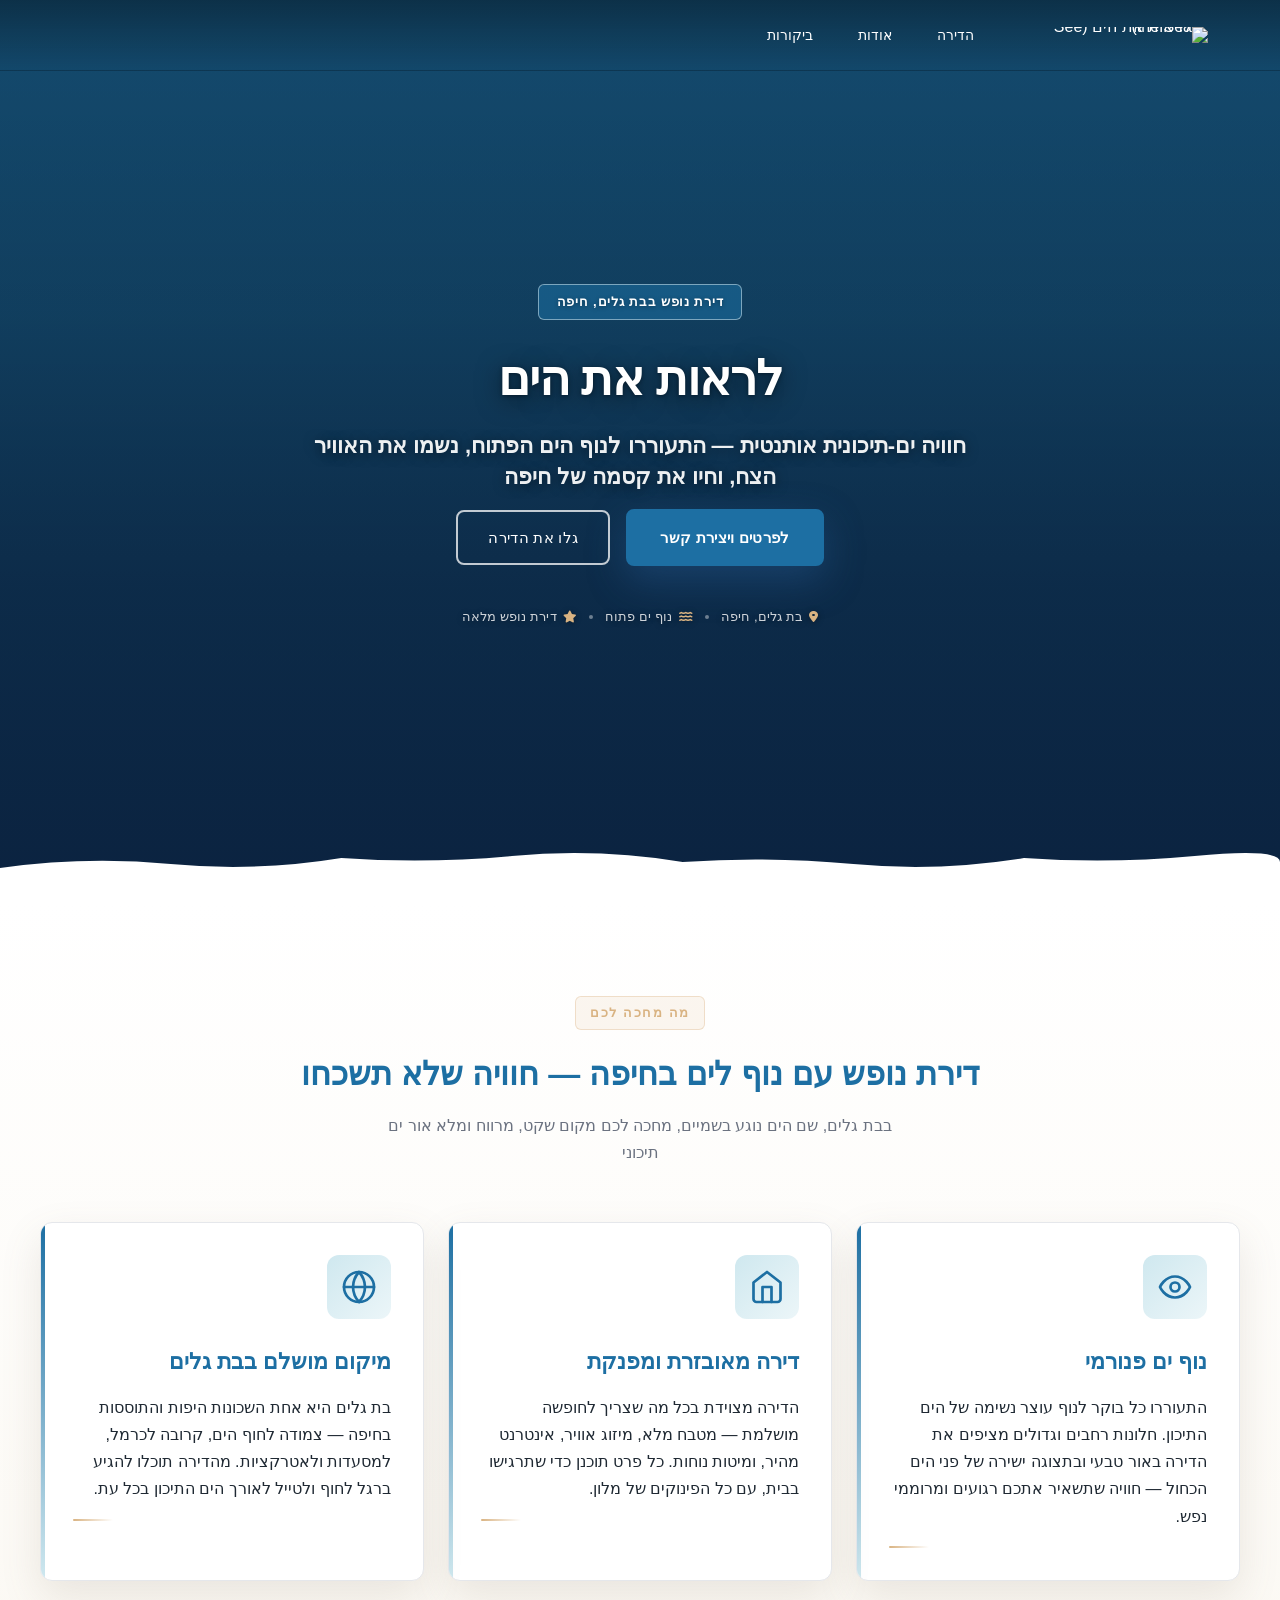
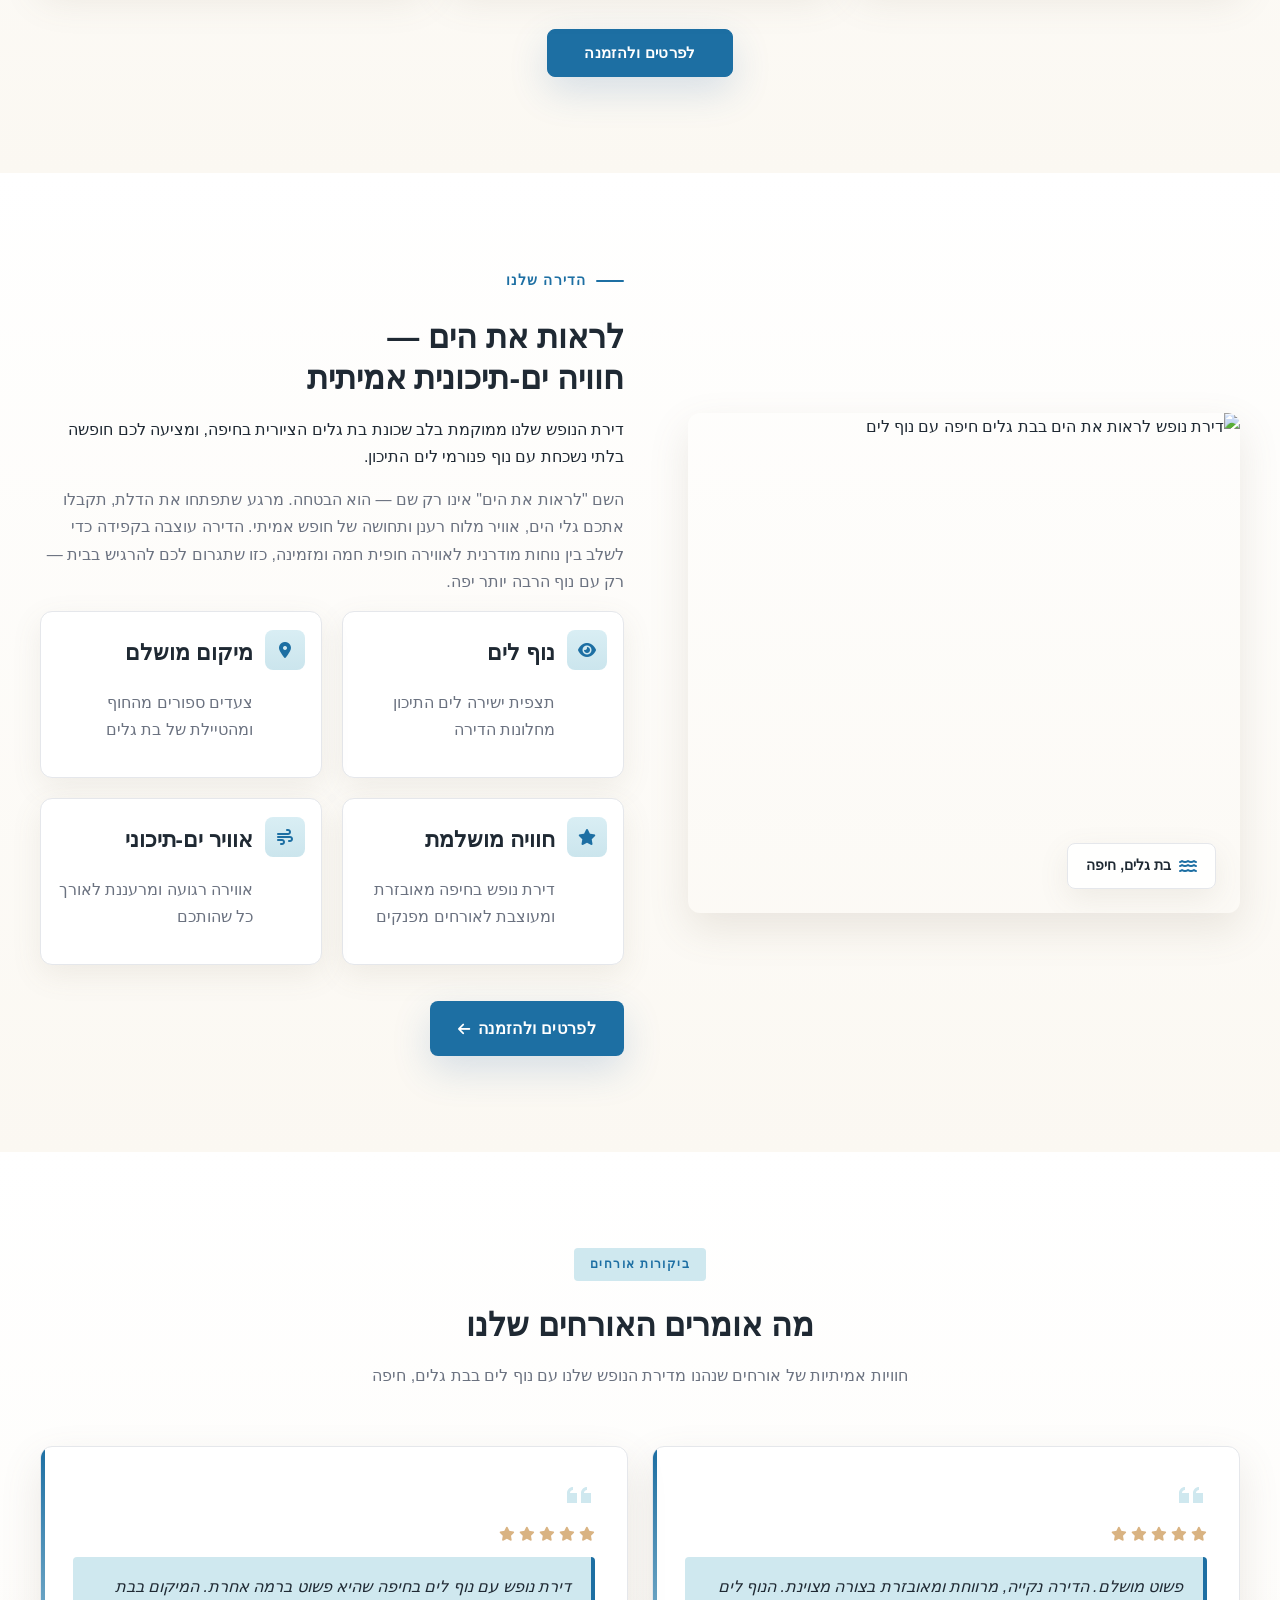
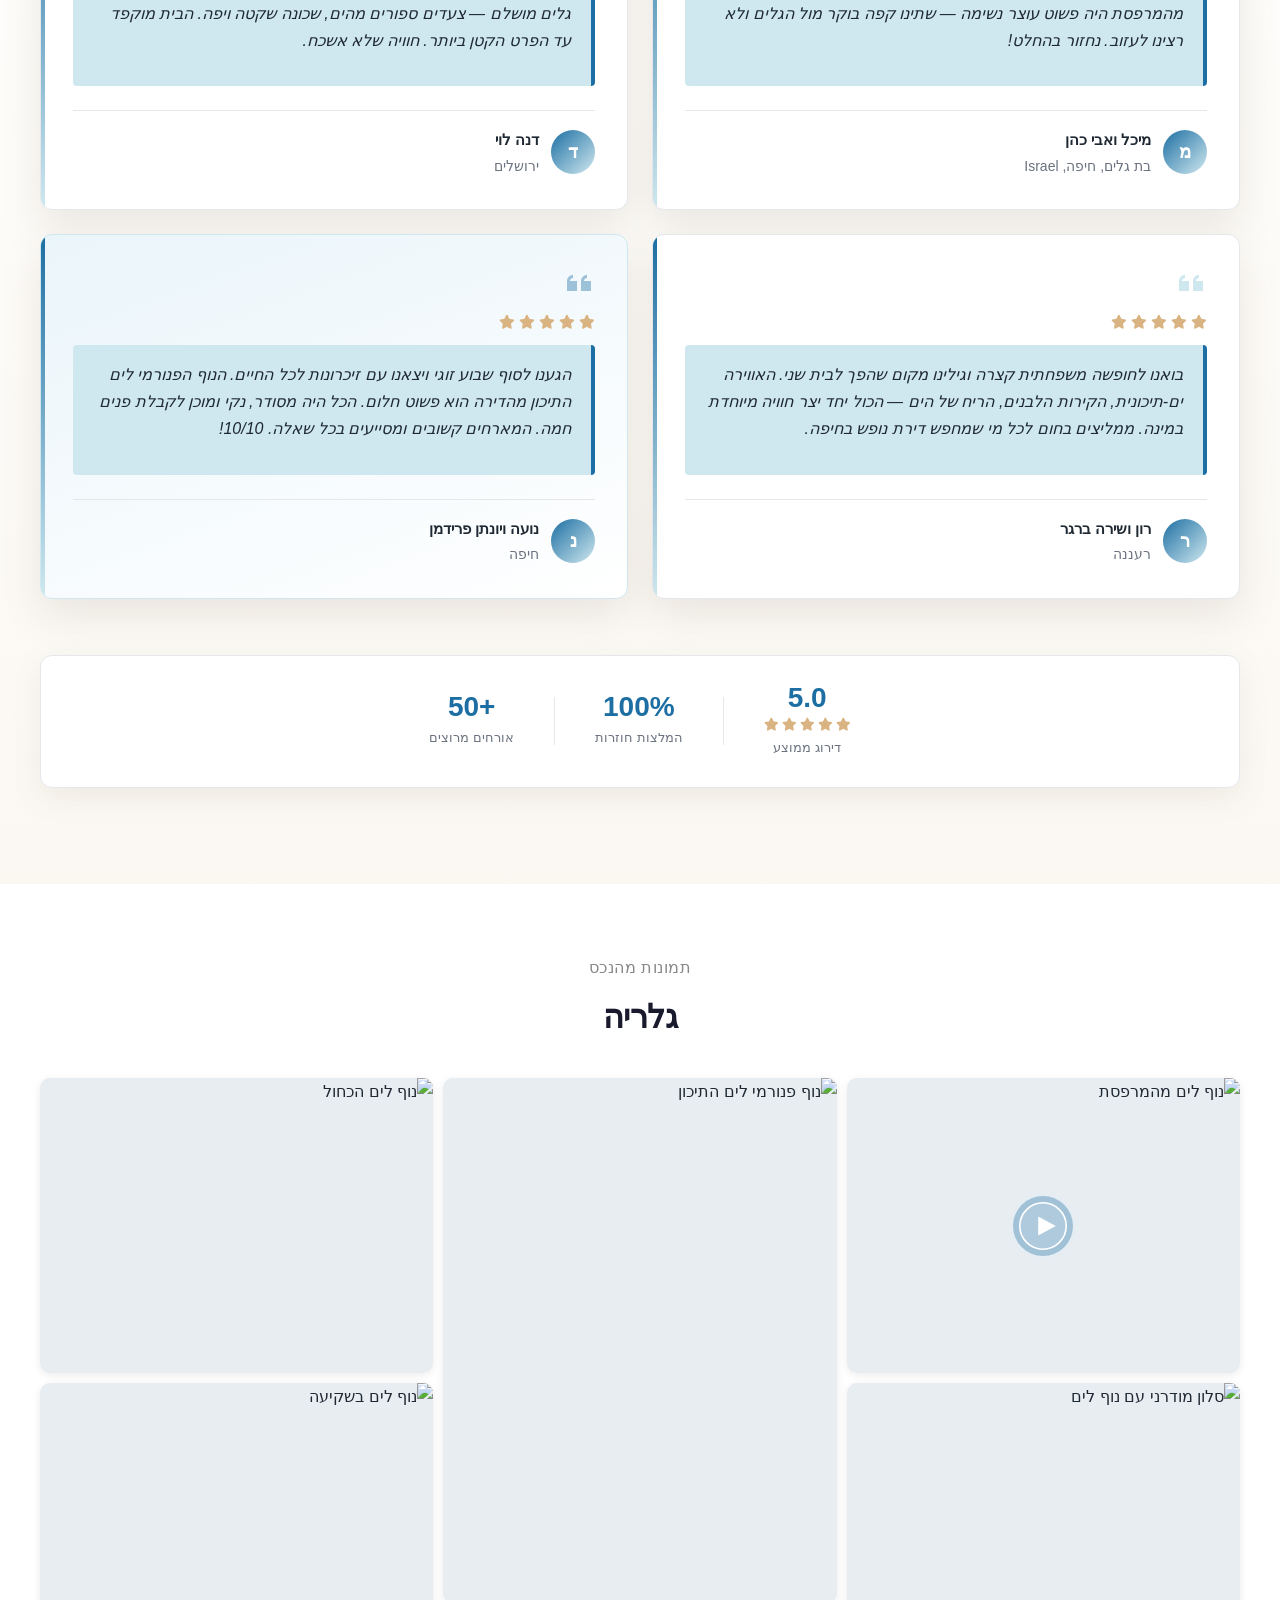
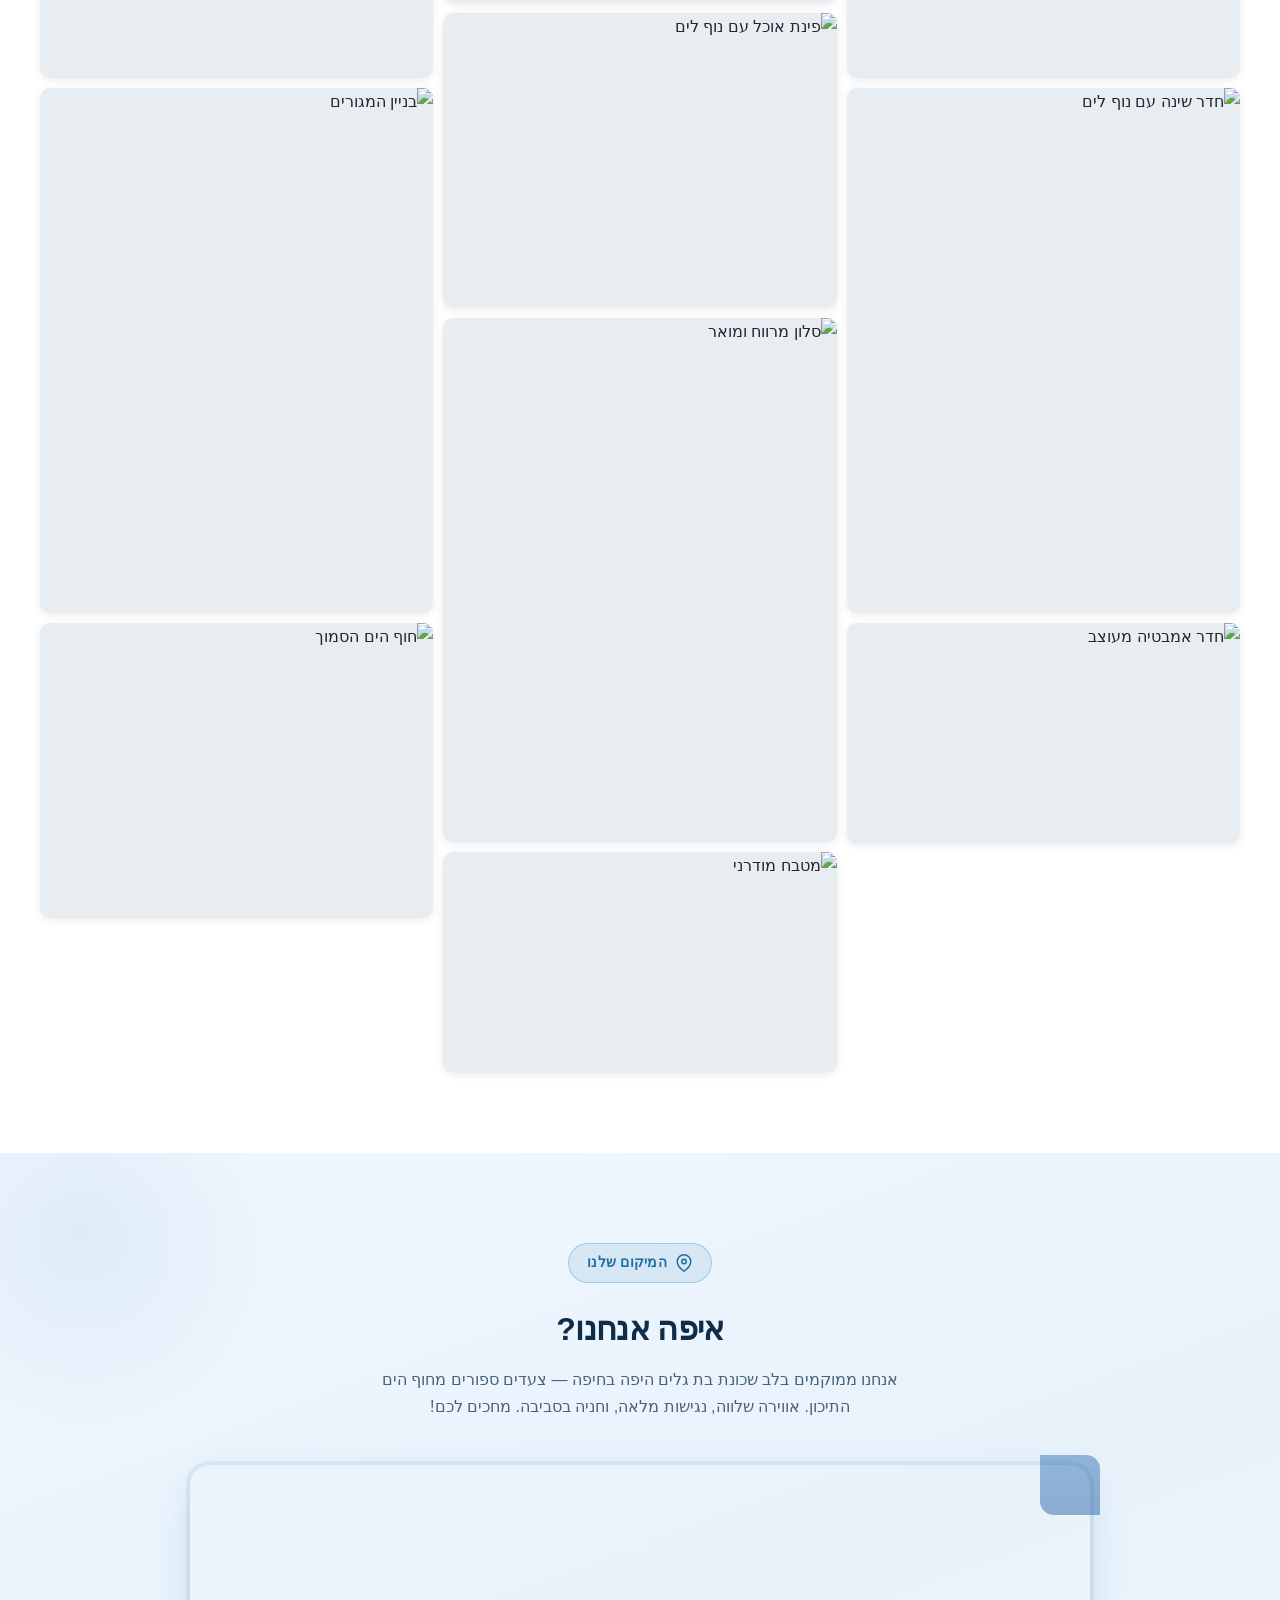
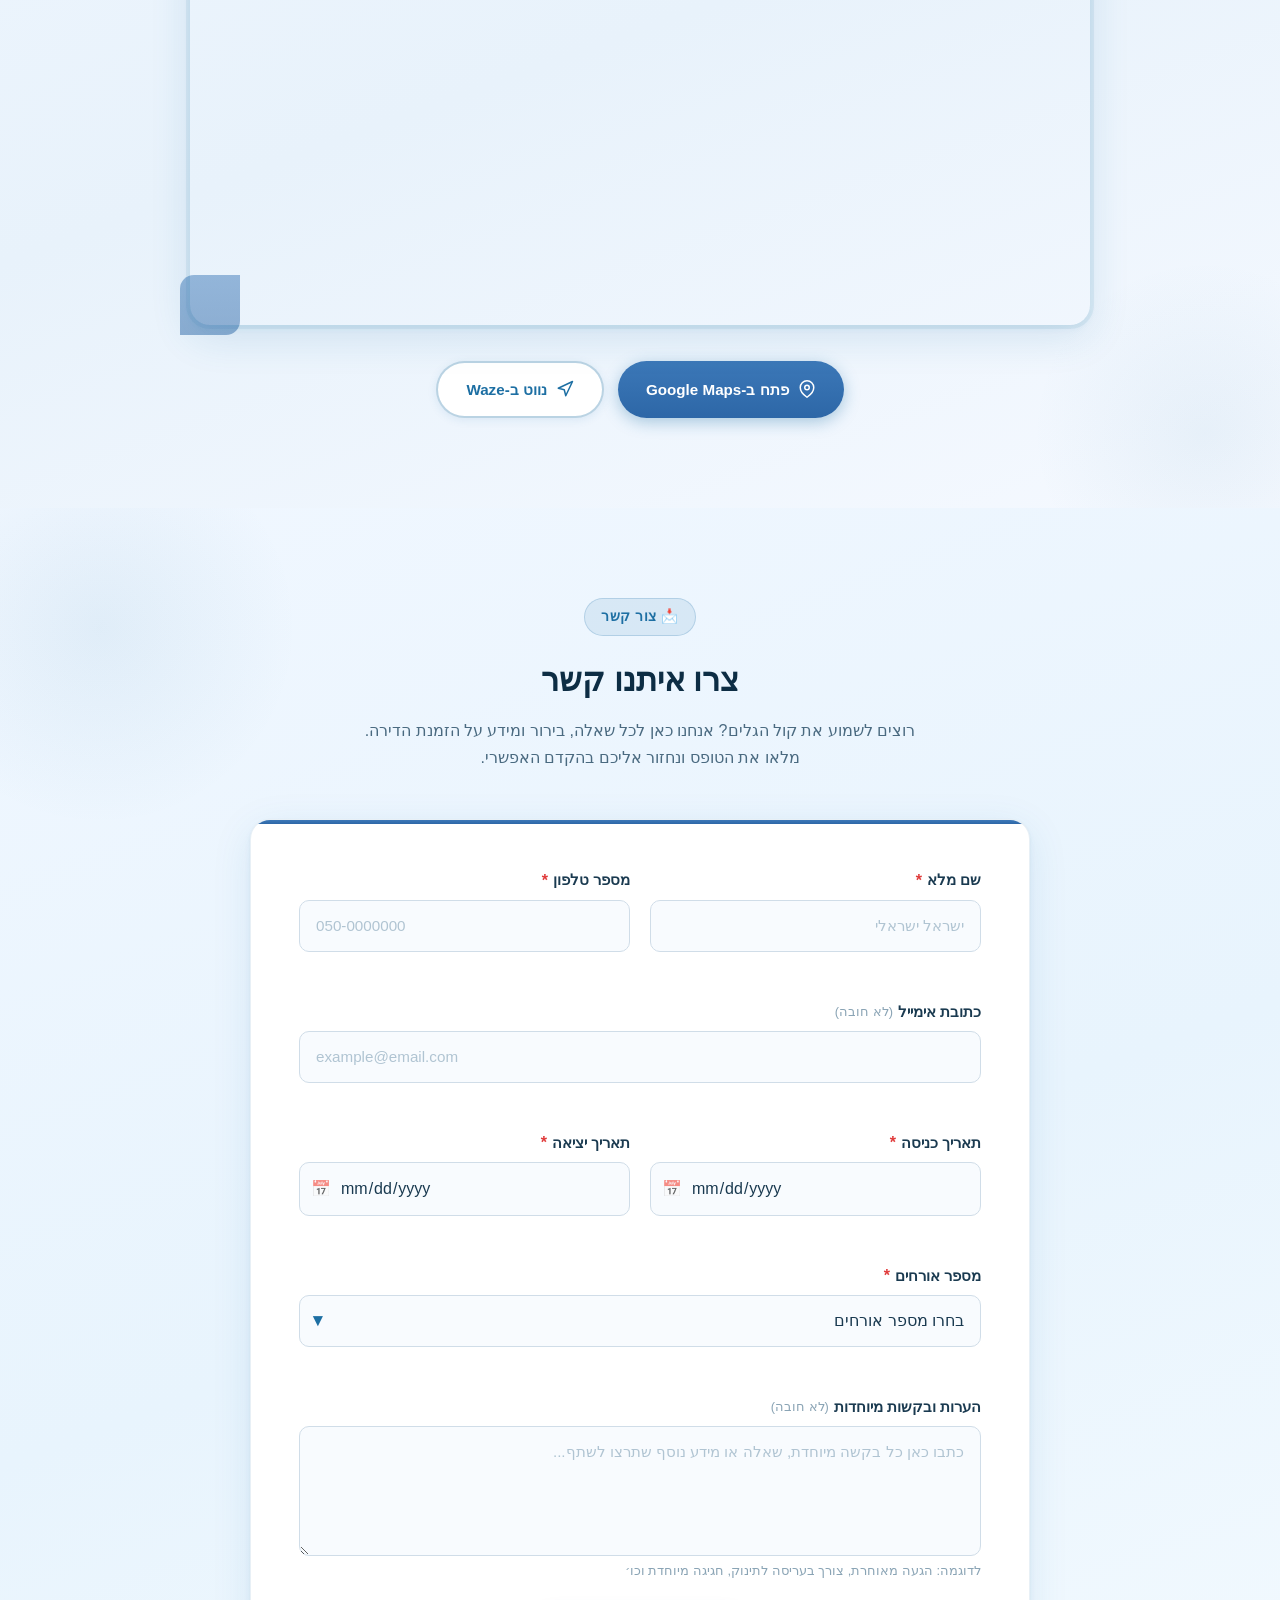
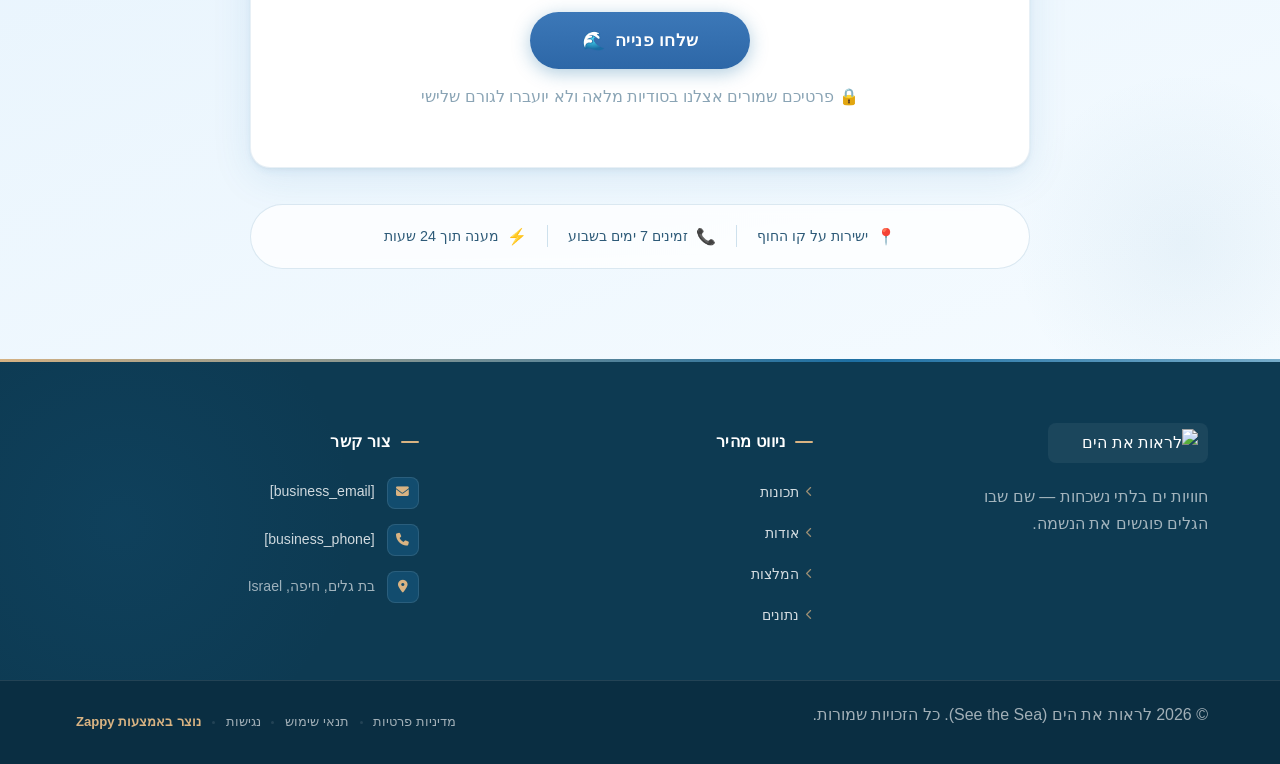
==== commit 9ab276e8: "Background sync: Progressive GitHub Sync" ====
--- a/public/index.html
+++ b/public/index.html
@@ -1 +1 @@
-<!doctype html><html dir="rtl" lang="ar"><head><meta charset="UTF-8"><meta content="width=device-width,initial-scale=1" name="viewport"><meta content="index, follow" name="robots"><title>דירת נופש — לראות את הים (See the Sea)</title><meta content="A vacation apartment called &#39;See the Sea&#39; (לראות את הים) located in Bat Galim, Haifa, Israel. The name evokes a strong connection to the sea and ocean views, su" name="description"><meta content="דירת נופש, דירת נופש בחיפה, דירת נופש עם נוף לים בחיפה, השכרת דירה לתיירים חיפה" name="keywords"><link href="/assets/favicon.ico" rel="icon" type="image/x-icon"><link href="/assets/favicon-16x16.png" rel="icon" type="image/png" sizes="16x16"><link href="/assets/favicon-32x32.png" rel="icon" type="image/png" sizes="32x32"><link href="/assets/favicon-48x48.png" rel="icon" type="image/png" sizes="48x48"><link href="/assets/favicon-192x192.png" rel="icon" type="image/png" sizes="192x192"><link href="/assets/favicon-512x512.png" rel="icon" type="image/png" sizes="512x512"><link href="/assets/apple-touch-icon.png" rel="apple-touch-icon"><script>!function(){"use strict";var t="cc6ff3ca-a323-410b-950f-6523fea74d57",e="https://api.zappy5.com/api/analytics/track",a=18e5,n=2592e6,o=!0,i=!0,r=!0;var s=function(){var e="zappy_visitor_"+t,a=null;try{if(a=localStorage.getItem(e)){var o=JSON.parse(a),i=Date.now();if(i-o.created<n)return o.lastSeen=i,localStorage.setItem(e,JSON.stringify(o)),o.id}}catch(t){console.warn("Zappy Analytics: LocalStorage not available")}var r="zv_"+Date.now()+"_"+Math.random().toString(36).substr(2,9);try{localStorage.setItem(e,JSON.stringify({id:r,created:Date.now(),lastSeen:Date.now()}))}catch(t){}return r}(),c=function(){var e="zappy_session_"+t,n=null;try{if(n=sessionStorage.getItem(e)){var o=JSON.parse(n),i=Date.now();if(i-o.timestamp<a)return o.timestamp=i,sessionStorage.setItem(e,JSON.stringify(o)),o.id}}catch(t){console.warn("Zappy Analytics: SessionStorage not available")}var r="zs_"+Date.now()+"_"+Math.random().toString(36).substr(2,9);try{sessionStorage.setItem(e,JSON.stringify({id:r,timestamp:Date.now()}))}catch(t){}return r}();function l(a,n){n=n||{};var o={website_id:t,event_type:a,page_path:window.location.pathname,referrer:document.referrer||"direct",visitor_id:s,session_id:c,metadata:n};if(navigator.sendBeacon){var i=new Blob([JSON.stringify(o)],{type:"application/json"});navigator.sendBeacon(e,i)}else fetch(e,{method:"POST",headers:{"Content-Type":"application/json"},body:JSON.stringify(o),keepalive:!0}).catch(function(t){console.warn("Zappy Analytics: Failed to track event",t)})}o&&l("pageview",{title:document.title,url:window.location.href}),i&&document.addEventListener("click",function(t){var e=t.target;if("BUTTON"===e.tagName||e.closest("button")){var a="BUTTON"===e.tagName?e:e.closest("button");l("click",{element:"button",text:a.textContent.trim().substring(0,100),id:a.id||null,class:a.className||null})}else if("A"===e.tagName||e.closest("a")){var n="A"===e.tagName?e:e.closest("a");l("navigation",{element:"link",text:n.textContent.trim().substring(0,100),href:n.href,external:n.hostname!==window.location.hostname})}},!0),r&&document.addEventListener("submit",function(t){var e=t.target;l("form_submit",{form_id:e.id||null,form_name:e.name||null,form_action:e.action||null,form_method:e.method||"GET"})},!0);var d=Date.now();window.addEventListener("beforeunload",function(){l("page_unload",{time_on_page:Math.floor((Date.now()-d)/1e3),page_path:window.location.pathname})}),window.zappyAnalytics={track:l,getVisitorId:function(){return s},getSessionId:function(){return c}}}()</script><meta content="דירת נופש — לראות את הים (See the Sea)" property="og:title"><meta content="A vacation apartment called &#39;See the Sea&#39; (לראות את הים) located in Bat Galim, Haifa, Israel. The name evokes a strong connection to the sea and ocean views, su" property="og:description"><meta content="summary_large_image" name="twitter:card"><meta content="דירת נופש — לראות את הים (See the Sea)" name="twitter:title"><meta content="A vacation apartment called &#39;See the Sea&#39; (לראות את הים) located in Bat Galim, Haifa, Israel. The name evokes a strong connection to the sea and ocean views, su" name="twitter:description"><link href="/styles.css" rel="stylesheet"><link href="https://cdnjs.cloudflare.com/ajax/libs/font-awesome/6.4.0/css/all.min.css" rel="stylesheet" crossorigin="anonymous" integrity="sha512-iecdLmaskl7CVkqkXNQ/ZH/XLlvWZOJyj7Yy7tcenmpD1ypASozpmT/E0iPtmFIB46ZmdtAc9eNBvH0H/ZpiBw==" referrerpolicy="no-referrer"/><style id="zappy-dropdown-submenu-styles">#navMenu li:has(.sub-menu),.nav-menu li:has(.sub-menu),.navbar li:has(.sub-menu),nav li:has(.sub-menu){position:relative}#navMenu .sub-menu,.nav-menu .sub-menu,.navbar .sub-menu,nav .sub-menu{display:block!important;position:absolute!important;top:100%;left:0;min-width:220px;background:#fff;border-radius:8px;box-shadow:0 8px 25px rgba(0,0,0,.15);padding:8px 0;opacity:0;visibility:hidden;transform:translateY(10px);transition:all .3s ease;z-index:1000;list-style:none;pointer-events:none}#navMenu li:hover>.sub-menu,.nav-menu li:hover>.sub-menu,.navbar li:hover>.sub-menu,nav li:hover>.sub-menu{opacity:1!important;visibility:visible!important;transform:translateY(0)!important;pointer-events:auto!important}.sub-menu li{list-style:none;margin:0;padding:0}.sub-menu a{display:block!important;padding:10px 16px!important;color:var(--text-dark,#333)!important;font-weight:500;text-decoration:none;white-space:nowrap;transition:background-color .2s}.sub-menu .zappy-nav-child>a{padding-left:28px!important;font-size:.9em!important;opacity:.85!important}[dir=rtl] .sub-menu .zappy-nav-child>a,html[lang=ar] .sub-menu .zappy-nav-child>a,html[lang=he] .sub-menu .zappy-nav-child>a{padding-left:10px!important;padding-right:28px!important}.sub-menu .zappy-nav-parent>a{font-weight:600!important}.sub-menu a:hover{background-color:#f5f5f5}[dir=rtl] .nav-menu .sub-menu,[dir=rtl] .navbar .sub-menu,[dir=rtl] nav .sub-menu,html[lang=ar] .nav-menu .sub-menu,html[lang=ar] .navbar .sub-menu,html[lang=ar] nav .sub-menu,html[lang=he] .nav-menu .sub-menu,html[lang=he] .navbar .sub-menu,html[lang=he] nav .sub-menu{left:auto!important;right:0!important}.sub-menu:empty,.sub-menu:not(:has(li)):not(:has(> a)),.sub-menu:not(:has(li:not(.zappy-hidden-menu-item))):not(:has(> a)){display:none!important;opacity:0!important;visibility:hidden!important;pointer-events:none!important}li:has(.menu-group-title):hover>.sub-menu{opacity:1!important;visibility:visible!important;transform:translateY(0)!important;pointer-events:auto!important}#navMenu>li>.menu-group-title,.nav-menu>li>.menu-group-title{display:inline-block;padding:.5rem 1rem;cursor:default;user-select:none}@media (max-width:768px){#navMenu .sub-menu,.nav-menu .sub-menu,.navbar .sub-menu,nav .sub-menu{position:static!important;transform:none!important;box-shadow:none!important;background:0 0!important;max-height:0;overflow:hidden;opacity:0;visibility:hidden;transition:max-height .3s ease,opacity .3s ease;padding:0!important;border-radius:0!important}.sub-menu.mobile-expanded{max-height:60vh!important;overflow-y:auto!important;opacity:1!important;visibility:visible!important;padding:8px 0 8px 16px!important}[dir=rtl] .sub-menu.mobile-expanded,html[lang=he] .sub-menu.mobile-expanded{padding:8px 16px 8px 0!important}#navMenu li:hover>.sub-menu,.nav-menu li:hover>.sub-menu,.navbar li:hover>.sub-menu,nav li:hover>.sub-menu{opacity:0;visibility:hidden;pointer-events:none}#navMenu li>.sub-menu.mobile-expanded,.nav-menu li>.sub-menu.mobile-expanded,.navbar li>.sub-menu.mobile-expanded,nav li>.sub-menu.mobile-expanded{opacity:1!important;visibility:visible!important;pointer-events:auto!important}#navMenu li:has(.sub-menu),.nav-menu li:has(.sub-menu),.navbar li:has(.sub-menu),nav li:has(.sub-menu){display:flex!important;flex-wrap:wrap!important;align-items:center!important;position:relative!important;min-height:44px!important}#navMenu li:has(.sub-menu)>a,.nav-menu li:has(.sub-menu)>a,.navbar li:has(.sub-menu)>a,nav li:has(.sub-menu)>a{flex:1!important;min-width:0!important}#navMenu li:has(.sub-menu)>.menu-group-title,.nav-menu li:has(.sub-menu)>.menu-group-title,.navbar li:has(.sub-menu)>.menu-group-title,nav li:has(.sub-menu)>.menu-group-title{flex:1!important;min-width:0!important;padding:0!important;line-height:inherit!important}#navMenu li:has(.sub-menu)>.sub-menu,.nav-menu li:has(.sub-menu)>.sub-menu,.navbar li:has(.sub-menu)>.sub-menu,nav li:has(.sub-menu)>.sub-menu{flex-basis:100%!important;width:100%!important}#navMenu li:has(.sub-menu)>a [class*=arrow],#navMenu li:has(.sub-menu)>a [class*=chevron],.nav-menu li:has(.sub-menu)>a .fa-angle-down,.nav-menu li:has(.sub-menu)>a .fa-chevron-down,.nav-menu li:has(.sub-menu)>a [class*=arrow],.nav-menu li:has(.sub-menu)>a [class*=chevron],nav li:has(.sub-menu)>a [class*=arrow],nav li:has(.sub-menu)>a [class*=chevron]{display:none!important;visibility:hidden!important}.mobile-submenu-toggle{display:flex!important;align-items:center!important;justify-content:center!important;width:44px!important;height:auto!important;background:0 0!important;border:none!important;cursor:pointer!important;color:var(--text-dark)!important;position:static!important;flex-shrink:0!important;align-self:stretch!important;z-index:2!important;padding:0!important;margin:0!important}.mobile-submenu-toggle::after{content:''!important;width:0!important;height:0!important;border-left:6px solid transparent!important;border-right:6px solid transparent!important;border-top:7px solid currentColor!important;transition:transform .3s ease!important}.mobile-submenu-toggle.expanded::after{transform:rotate(180deg)!important}.sub-menu a{padding:10px 0!important;display:block!important;color:var(--text-dark)!important}.sub-menu .zappy-nav-child>a{padding-left:28px!important;font-size:.9em!important;opacity:.85!important}[dir=rtl] .sub-menu .zappy-nav-child>a,html[lang=ar] .sub-menu .zappy-nav-child>a,html[lang=he] .sub-menu .zappy-nav-child>a{padding-left:0!important;padding-right:28px!important}.sub-menu .zappy-nav-parent>a{font-weight:600!important}#navMenu.active,.nav-menu.active{max-width:100vw!important;overflow-x:hidden!important;box-sizing:border-box!important}.navbar .sub-menu li a,.zappy-products-dropdown .sub-menu a,nav.navbar .sub-menu li a{color:var(--text-dark)!important}}@media (min-width:769px){.mobile-submenu-toggle{display:none!important}}</style><style id="mobile-lang-menu-deployed-css">@media (max-width:768px){.lang-switcher,.nav-container .lang-switcher,.nav-cta-container .lang-switcher,.nav-ecommerce-icons .lang-switcher,.nav-icons-left .lang-switcher,.navbar .lang-switcher,.navbar .nav-cta-container .lang-switcher{display:none!important}.mobile-lang-menu{width:100%;border-top:1px solid rgba(128,128,128,.2);padding:8px 0 0 0;margin-top:8px}.mobile-lang-toggle{display:flex!important;align-items:center;justify-content:space-between;width:100%;padding:12px 16px;background:0 0;border:none;cursor:pointer;font-size:15px;color:inherit;font-family:inherit}.mobile-lang-toggle::after{content:'';display:inline-block;width:8px;height:8px;border-right:2px solid currentColor;border-bottom:2px solid currentColor;transform:rotate(45deg);transition:transform .3s ease;margin-left:8px}.mobile-lang-toggle.expanded::after{transform:rotate(-135deg)}.mobile-lang-options{max-height:0;overflow:hidden;transition:max-height .3s ease}.mobile-lang-options.expanded{max-height:300px}.mobile-lang-option{display:flex!important;align-items:center;gap:10px;padding:10px 24px;text-decoration:none;color:inherit;font-size:14px;font-family:inherit}.mobile-lang-option:hover{background:rgba(128,128,128,.1)}.mobile-lang-option.active{font-weight:600;opacity:.7;pointer-events:none}.mobile-lang-option img{width:20px;height:20px;border-radius:50%}}@media (min-width:769px){.mobile-lang-menu{display:none!important}}</style><style id="zappy-widget-visibility">#mic-access-tool-box,#mic-access-tool-general-button,#mic-init-access-tool #mic-access-tool-box,#mic-init-access-tool #mic-access-tool-general-button,#mic-init-access-tool .mic-access-tool-general-button,._access-icon,._access-menu,.mic-access-tool-box,.mic-access-tool-general-button,div[id*=mic-access-tool-box]{display:none!important;visibility:hidden!important;opacity:0!important;pointer-events:none!important}</style></head><body><nav class="navbar" dir="rtl"><button class="mobile-toggle" aria-label="Menu" id="mobileToggle"><svg viewBox="0 0 24 24" fill="none" height="24" width="24" class="hamburger-icon"><path d="M3 12h18M3 6h18M3 18h18" stroke="currentColor" stroke-linecap="round" stroke-width="2"></path></svg><svg viewBox="0 0 24 24" fill="none" height="24" width="24" class="close-icon" style="display:none"><path d="M18 6L6 18M6 6l12 12" stroke="currentColor" stroke-linecap="round" stroke-width="2"></path></svg></button><button class="phone-header-btn" aria-label="Call" data-phone="[business_phone]"><svg viewBox="0 0 24 24" fill="currentColor" height="20" width="20"><path d="M22 16.92v3a2 2 0 0 1-2.18 2 19.79 19.79 0 0 1-8.63-3.07 19.5 19.5 0 0 1-6-6 19.79 19.79 0 0 1-3.07-8.67A2 2 0 0 1 4.11 2h3a2 2 0 0 1 2 1.72 12.84 12.84 0 0 0 .7 2.81 2 2 0 0 1-.45 2.11L8.09 9.91a16 16 0 0 0 6 6l1.27-1.27a2 2 0 0 1 2.11-.45 12.84 12.84 0 0 0 2.81.7A2 2 0 0 1 22 16.92z"></path></svg></button><div class="nav-container"><div class="nav-right-group"><div class="nav-brand"><a href="/" class="logo-link"><img alt="לראות את הים (See the Sea)" src="/assets/business-logo.webp" class="logo"></a></div><ul class="nav-menu" id="navMenu"><li><a href="#features">הדירה</a></li><li><a href="#about">אודות</a></li><li><a href="#testimonials">ביקורות</a></li></ul></div><div class="nav-cta-container"></div></div></nav><script>window.addEventListener("load",function(){const e=document.querySelector(".navbar, nav, header");if(!e)return void console.log("[Navbar] Navbar element not found");let t=document.getElementById("mobileToggle")||document.querySelector(".mobile-toggle")||document.querySelector(".hamburger")||document.querySelector(".hamburger-menu")||document.querySelector(".menu-toggle")||document.querySelector(".burger-menu")||document.querySelector('[aria-label="Menu"]')||document.querySelector('[aria-label="תפריט"]');const o=document.querySelector(".phone-header-btn"),n=window.getComputedStyle(e);let r=n.backgroundColor;if(console.log("[Navbar] Initial navbar background:",r),"transparent"===r||"rgba(0, 0, 0, 0)"===r||r.startsWith("rgba")&&r.includes(", 0)")){const e=n.backgroundImage;if(e&&"none"!==e)console.log("[Navbar] Navbar has background image/gradient, using dark text"),r="rgb(240, 240, 240)";else{const e=window.getComputedStyle(document.body).backgroundColor;console.log("[Navbar] Navbar transparent, using body background:",e),r=e}}const i=r.match(/\d+/g);if(i&&i.length>=3){const e=(.299*parseInt(i[0])+.587*parseInt(i[1])+.114*parseInt(i[2]))/255;console.log("[Navbar] Mobile button colors preserved from Claude CSS (luminance:",e.toFixed(2)+")");const n=document.createElement("style");n.id="zappy-mobile-nav-fix";document.documentElement.lang;document.documentElement.dir,n.textContent='\n        /* Hide mobile buttons on desktop, show only on mobile */\n        @media (min-width: 769px) {\n          .mobile-toggle,\n          .phone-header-btn {\n            display: none !important;\n          }\n        }\n        \n        /* Show and position mobile buttons correctly on mobile */\n        @media (max-width: 768px) {\n          .mobile-toggle,\n          .phone-header-btn {\n            position: absolute !important;\n            top: 50% !important;\n            transform: translateY(-50%) !important;\n            z-index: 1001 !important;\n            display: flex !important;\n            align-items: center !important;\n            justify-content: center !important;\n            width: 36px !important;\n            height: 36px !important;\n            border-radius: 50% !important;\n            border: none !important;\n            cursor: pointer !important;\n            padding: 6px !important;\n            background: none !important;\n            color: var(--nav-text, var(--text-dark)) !important;\n          }\n          \n          /* LTR positioning (default): hamburger LEFT, phone RIGHT */\n          html:not([dir="rtl"]):not([lang="he"]):not([lang="ar"]) .mobile-toggle,\n          html[dir="ltr"] .mobile-toggle {\n            left: 12px !important;\n            right: auto !important;\n          }\n          html:not([dir="rtl"]):not([lang="he"]):not([lang="ar"]) .phone-header-btn,\n          html[dir="ltr"] .phone-header-btn {\n            right: 12px !important;\n            left: auto !important;\n          }\n          \n          /* RTL positioning: hamburger RIGHT, phone LEFT */\n          html[dir="rtl"] .mobile-toggle,\n          html[lang="he"] .mobile-toggle,\n          html[lang="ar"] .mobile-toggle {\n            right: 12px !important;\n            left: auto !important;\n          }\n          html[dir="rtl"] .phone-header-btn,\n          html[lang="he"] .phone-header-btn,\n          html[lang="ar"] .phone-header-btn {\n            left: 12px !important;\n            right: auto !important;\n          }\n          \n          /* CRITICAL: Ensure nav-container has min-height on mobile */\n          /* All children are positioned absolutely/fixed on mobile, so height:auto collapses to 0 */\n          .nav-container {\n            min-height: 70px !important;\n            position: relative !important;\n          }\n          \n          /* Ensure SVG icons are properly sized and inherit color */\n          .mobile-toggle svg,\n          .phone-header-btn svg {\n            width: 24px !important;\n            height: 24px !important;\n            /* Don\'t force display - let JavaScript control hamburger/close toggle */\n          }\n          \n          /* Reset nav-cta-container on mobile - remove desktop box-shadow/padding */\n          /* that creates a visible ghost box when CTA button is hidden */\n          .nav-cta-container {\n            box-shadow: none !important;\n            padding: 0 !important;\n          }\n          \n          /* Hide nav-cta-container entirely on mobile when there\'s no lang-switcher */\n          /* (only the CTA button is inside, and it\'s hidden on mobile) */\n          .nav-cta-container:not(:has(.lang-switcher)) {\n            display: none !important;\n          }\n          \n          /* CRITICAL: Prevent hero image fade gradient from bleeding over headline text */\n          /* The .image-fade-gradient has bottom: -30px (extends below parent) */\n          /* On mobile stacked layout, this overlaps the h1 text below the image */\n          .hero-image-column {\n            overflow: hidden !important;\n          }\n          .image-fade-gradient {\n            bottom: 0 !important;\n          }\n          \n          /* Hide desktop language switcher on mobile - hamburger menu handles it */\n          /* High specificity to override stored CSS */\n          .lang-switcher,\n          .nav-cta-container .lang-switcher,\n          .nav-container .lang-switcher,\n          .navbar .lang-switcher,\n          .navbar .nav-cta-container .lang-switcher {\n            display: none !important;\n          }\n        }\n      ';const r=document.getElementById("zappy-mobile-nav-fix");r&&r.remove(),document.head.appendChild(n),console.log("[Navbar] Critical CSS injected for mobile nav positioning");const l=window.innerWidth<=768;if(t){const e=t.querySelector(".hamburger-icon"),o=t.querySelector(".close-icon");e&&(e.style.setProperty("width","24px","important"),e.style.setProperty("height","24px","important"),e.style.setProperty("display","block","important")),o&&(o.style.setProperty("width","24px","important"),o.style.setProperty("height","24px","important"),o.style.setProperty("display","none","important")),l?(t.style.setProperty("position","absolute","important"),t.style.setProperty("top","50%","important"),t.style.setProperty("transform","translateY(-50%)","important"),t.style.setProperty("z-index","1001","important"),t.style.removeProperty("left"),t.style.removeProperty("right"),console.log("[Navbar] Mobile toggle positioning applied (mobile viewport)")):(t.style.removeProperty("position"),t.style.removeProperty("top"),t.style.removeProperty("transform"),t.style.removeProperty("z-index"),t.style.removeProperty("left"),t.style.removeProperty("right"),console.log("[Navbar] Desktop viewport - cleared mobile toggle inline positioning"))}if(o){const e=o.querySelector("svg");e&&(e.style.width="24px",e.style.height="24px",e.setAttribute("width","24"),e.setAttribute("height","24")),l?(o.style.setProperty("position","absolute","important"),o.style.setProperty("top","50%","important"),o.style.setProperty("transform","translateY(-50%)","important"),o.style.setProperty("z-index","1001","important"),o.style.removeProperty("left"),o.style.removeProperty("right"),console.log("[Navbar] Phone button positioning applied (mobile viewport)")):(o.style.removeProperty("position"),o.style.removeProperty("top"),o.style.removeProperty("transform"),o.style.removeProperty("z-index"),o.style.removeProperty("left"),o.style.removeProperty("right"),console.log("[Navbar] Desktop viewport - cleared phone button inline positioning"))}}else console.log("[Navbar] Could not parse background color:",r);t=document.getElementById("mobileToggle")||document.querySelector(".mobile-toggle")||document.querySelector(".hamburger")||document.querySelector(".hamburger-menu")||document.querySelector(".menu-toggle")||document.querySelector(".burger-menu")||document.querySelector('[aria-label="Menu"]')||document.querySelector('[aria-label="תפריט"]');const l=document.getElementById("navMenu")||document.querySelector(".nav-menu")||document.querySelector(".nav-links")||document.querySelector("nav ul:not(.submenu)");if(!t||!l)return void console.log("[Navbar] Mobile toggle or menu not found:",{toggle:!!t,menu:!!l});l.id||(l.id="navMenu"),console.log("[Navbar] Initializing mobile menu...");const a=t.cloneNode(!0);t.parentNode.replaceChild(a,t),a.addEventListener("click",function(e){e.preventDefault(),e.stopPropagation();const t=this.querySelector(".hamburger-icon"),o=this.querySelector(".close-icon");l.classList.contains("active")?(l.classList.remove("active"),t&&t.style.setProperty("display","block","important"),o&&o.style.setProperty("display","none","important"),document.body.style.overflow="",console.log("[Navbar] Menu closed")):(l.classList.add("active"),t&&t.style.setProperty("display","none","important"),o&&o.style.setProperty("display","block","important"),document.body.style.overflow="hidden",console.log("[Navbar] Menu opened"))}),l.querySelectorAll("a").forEach(function(e){e.addEventListener("click",function(){if("#"===this.getAttribute("href"))return;const e=a.querySelector(".hamburger-icon"),t=a.querySelector(".close-icon");l.classList.remove("active"),e&&e.style.setProperty("display","block","important"),t&&t.style.setProperty("display","none","important"),document.body.style.overflow="",console.log("[Navbar] Menu closed (link clicked)")})});var s=l.querySelectorAll(".dropdown-toggle");s.forEach(function(e){e.addEventListener("click",function(e){e.preventDefault(),e.stopPropagation();var t=this.closest(".nav-dropdown");t&&(t.parentNode.querySelectorAll(".nav-dropdown.open").forEach(function(e){e!==t&&e.classList.remove("open")}),t.classList.toggle("open"),console.log("[Navbar] Dropdown toggled:",t.classList.contains("open")?"open":"closed"))})}),document.addEventListener("click",function(e){e.target.closest(".nav-dropdown")||document.querySelectorAll(".nav-dropdown.open").forEach(function(e){e.classList.remove("open")})}),console.log("[Navbar] Dropdown handlers initialized for "+s.length+" dropdowns"),o&&o.addEventListener("click",function(){const e=document.querySelectorAll('a[href^="tel:"]'),t=e.length>0?e[0].getAttribute("href").replace("tel:",""):"[business_phone]";window.location.href="tel:"+t,console.log("[Navbar] Phone button clicked")}),console.log("[Navbar] Mobile menu initialized successfully");const p=function(){const e=document.querySelector(".whatsapp-float");e&&(window.innerWidth>=769?(e.style.setProperty("display","none","important"),e.style.setProperty("visibility","hidden","important"),e.style.setProperty("opacity","0","important"),e.style.setProperty("pointer-events","none","important"),console.log("[WhatsApp] Button hidden on desktop")):(e.style.removeProperty("display"),e.style.removeProperty("visibility"),e.style.removeProperty("opacity"),e.style.removeProperty("pointer-events"),console.log("[WhatsApp] Button visible on mobile")))};let c;p(),window.addEventListener("resize",function(){clearTimeout(c),c=setTimeout(p,100)})})</script><main><section class="index-hero-section" id="hero" dir="rtl" data-layout-spec="בית-hero" data-hero-type="fullscreen-scrim" style=";position:relative;overflow:hidden"><div class="hero-video-background"><div class="hero-video-overlay"></div><video autoplay="" class="hero-video" loop="" muted="" playsinline=""><source src="/assets/hero-video-clip-daylight-1776262300787.mp4" type="video/mp4">Your browser does not support the video tag.</video><img alt="Hero background" src="/assets/site-index-hero-image-1.webp" class="hero-video-fallback" loading="lazy"></div><div class="index-hero-bg"><img alt="נוף ים תיכוני מרהיב מבת גלים, חיפה" src="/assets/site-index-hero-image-1.webp" class="hero-original-image-hidden index-hero-img" data-context="Stunning full-bleed aerial view of the Mediterranean Sea from Bat Galim neighborhood in Haifa, Israel. Crystal-clear turquoise and deep blue water stretching to the horizon, with the Haifa coastline visible below. Warm golden late-afternoon sunlight reflecting off the water surface. The scene conveys open sea views, breezy coastal atmosphere, and Mediterranean beauty. Photorealistic, high-resolution, cinematic quality." data-hero-bg="true" data-placeholder="index-hero-image-1" height="700" style=";display:none !important" width="1200"></div><div class="index-hero-scrim" aria-hidden="true"></div><div class="index-hero-content"><div class="index-hero-badge">דירת נופש בבת גלים, חיפה</div><h1 class="index-hero-title">לראות את הים</h1><h3 class="index-hero-subtitle">חוויה ים-תיכונית אותנטית — התעוררו לנוף הים הפתוח, נשמו את האוויר הצח, וחיו את קסמה של חיפה</h3><div class="index-hero-ctas"><a href="#contact" class="index-hero-btn-primary">לפרטים ויצירת קשר</a><a href="#apartment" class="index-hero-btn-secondary">גלו את הדירה</a></div><div class="index-hero-meta"><span class="index-hero-meta-item"><i class="fa fa-map-marker-alt" aria-hidden="true"></i>בת גלים, חיפה</span><span class="index-hero-meta-divider" aria-hidden="true"></span><span class="index-hero-meta-item"><i class="fa fa-water" aria-hidden="true"></i>נוף ים פתוח</span><span class="index-hero-meta-divider" aria-hidden="true"></span><span class="index-hero-meta-item"><i class="fa-star fa" aria-hidden="true"></i>דירת נופש מלאה</span></div></div><div class="index-hero-divider-wrapper"><svg viewBox="0 0 1200 80" aria-hidden="true" xmlns="http://www.w3.org/2000/svg" data-no-icon-edit="true" preserveAspectRatio="none"><path d="M0,80 L0,48 Q80,36 160,44 T320,38 Q400,44 480,36 T640,42 Q720,36 800,44 T960,38 Q1040,44 1120,36 T1200,42 L1200,80 Z" fill="#FFFFFF"></path></svg></div></section><section class="index-features-section" id="features" dir="rtl" data-layout-spec="בית-features"><div class="index-features-container"><div class="index-features-header"><span class="index-features-label">מה מחכה לכם</span><h2 class="index-features-title">דירת נופש עם נוף לים בחיפה — חוויה שלא תשכחו</h2><p class="index-features-subtitle">בבת גלים, שם הים נוגע בשמיים, מחכה לכם מקום שקט, מרווח ומלא אור ים תיכוני</p></div><div class="index-features-grid"><article class="index-feature-card" id="zappy-section-2"><div class="index-feature-icon-wrap"><svg viewBox="0 0 24 24" fill="none" height="36" width="36" aria-hidden="true" xmlns="http://www.w3.org/2000/svg" data-element-type="icon" data-icon-type="svg" stroke="currentColor" stroke-linecap="round" stroke-linejoin="round" stroke-width="1.8"><path d="M2 12s3-7 10-7 10 7 10 7-3 7-10 7-10-7-10-7z"></path><circle cx="12" cy="12" r="3"></circle></svg></div><div class="index-feature-content"><h3 class="index-feature-title">נוף ים פנורמי</h3><p class="index-feature-desc">התעוררו כל בוקר לנוף עוצר נשימה של הים התיכון. חלונות רחבים וגדולים מציפים את הדירה באור טבעי ובתצוגה ישירה של פני הים הכחול — חוויה שתשאיר אתכם רגועים ומרוממי נפש.</p><div class="index-feature-accent-line"></div></div></article><article class="index-feature-card" id="zappy-section-3"><div class="index-feature-icon-wrap"><svg viewBox="0 0 24 24" fill="none" height="36" width="36" aria-hidden="true" xmlns="http://www.w3.org/2000/svg" data-element-type="icon" data-icon-type="svg" stroke="currentColor" stroke-linecap="round" stroke-linejoin="round" stroke-width="1.8"><path d="M3 9l9-7 9 7v11a2 2 0 0 1-2 2H5a2 2 0 0 1-2-2z"></path><polyline points="9 22 9 12 15 12 15 22"></polyline></svg></div><div class="index-feature-content"><h3 class="index-feature-title">דירה מאובזרת ומפנקת</h3><p class="index-feature-desc">הדירה מצוידת בכל מה שצריך לחופשה מושלמת — מטבח מלא, מיזוג אוויר, אינטרנט מהיר, ומיטות נוחות. כל פרט תוכנן כדי שתרגישו בבית, עם כל הפינוקים של מלון.</p><div class="index-feature-accent-line"></div></div></article><article class="index-feature-card" id="zappy-section-4"><div class="index-feature-icon-wrap"><svg viewBox="0 0 24 24" fill="none" height="36" width="36" aria-hidden="true" xmlns="http://www.w3.org/2000/svg" data-element-type="icon" data-icon-type="svg" stroke="currentColor" stroke-linecap="round" stroke-linejoin="round" stroke-width="1.8"><circle cx="12" cy="12" r="10"></circle><line x1="2" x2="22" y1="12" y2="12"></line><path d="M12 2a15.3 15.3 0 0 1 4 10 15.3 15.3 0 0 1-4 10 15.3 15.3 0 0 1-4-10 15.3 15.3 0 0 1 4-10z"></path></svg></div><div class="index-feature-content"><h3 class="index-feature-title">מיקום מושלם בבת גלים</h3><p class="index-feature-desc">בת גלים היא אחת השכונות היפות והתוססות בחיפה — צמודה לחוף הים, קרובה לכרמל, למסעדות ולאטרקציות. מהדירה תוכלו להגיע ברגל לחוף ולטייל לאורך הים התיכון בכל עת.</p><div class="index-feature-accent-line"></div></div></article></div><div class="index-features-cta-wrap"><a href="#contact" class="btn-primary index-features-cta">לפרטים ולהזמנה</a></div></div></section><section class="index-about-section" id="about" dir="rtl" data-layout-spec="בית-about"><div class="index-about-container"><div class="index-about-image-col"><div class="index-about-image-wrapper"><img alt="דירת נופש לראות את הים בבת גלים חיפה עם נוף לים" src="/assets/site-index-about-image-1.webp" data-context="A bright, airy vacation apartment interior in Bat Galim, Haifa, Israel. Large windows overlooking the Mediterranean Sea with blue water visible. White walls, warm wooden accents, comfortable coastal-style furniture in light blues and creams. Morning sunlight streaming in, sheer curtains gently billowing. Feels like a serene seaside retreat." data-placeholder="index-about-image-1" height="500" width="600"><div class="index-about-badge"><i class="fa-solid fa-water" aria-hidden="true"></i><span>בת גלים, חיפה</span></div></div></div><div class="index-about-text-col"><div class="index-about-label"><span class="index-about-label-line"></span><span>הדירה שלנו</span></div><h2 class="index-about-heading">לראות את הים —<br>חוויה ים-תיכונית אמיתית</h2><p class="index-about-lead">דירת הנופש שלנו ממוקמת בלב שכונת בת גלים הציורית בחיפה, ומציעה לכם חופשה בלתי נשכחת עם נוף פנורמי לים התיכון.</p><p class="index-about-body">השם "לראות את הים" אינו רק שם — הוא הבטחה. מרגע שתפתחו את הדלת, תקבלו אתכם גלי הים, אוויר מלוח רענן ותחושה של חופש אמיתי. הדירה עוצבה בקפידה כדי לשלב בין נוחות מודרנית לאווירה חופית חמה ומזמינה, כזו שתגרום לכם להרגיש בבית — רק עם נוף הרבה יותר יפה.</p><div class="index-about-features"><div class="index-about-feature-item"><div class="index-about-feature-icon"><i class="fa-solid fa-eye" aria-hidden="true" data-element-type="icon" data-icon-type="svg"></i></div><div class="index-about-feature-content"><h3>נוף לים</h3><p>תצפית ישירה לים התיכון מחלונות הדירה</p></div></div><div class="index-about-feature-item"><div class="index-about-feature-icon"><i class="fa-solid fa-location-dot" aria-hidden="true" data-element-type="icon" data-icon-type="svg"></i></div><div class="index-about-feature-content"><h3>מיקום מושלם</h3><p>צעדים ספורים מהחוף ומהטיילת של בת גלים</p></div></div><div class="index-about-feature-item"><div class="index-about-feature-icon"><i class="fa-star fa-solid" aria-hidden="true" data-element-type="icon" data-icon-type="svg"></i></div><div class="index-about-feature-content"><h3>חוויה מושלמת</h3><p>דירת נופש בחיפה מאובזרת ומעוצבת לאורחים מפנקים</p></div></div><div class="index-about-feature-item"><div class="index-about-feature-icon"><i class="fa-solid fa-wind" aria-hidden="true" data-element-type="icon" data-icon-type="svg"></i></div><div class="index-about-feature-content"><h3>אוויר ים-תיכוני</h3><p>אווירה רגועה ומרעננת לאורך כל שהותכם</p></div></div></div><a href="#contact" class="index-about-cta">לפרטים ולהזמנה<i class="fa-solid fa-arrow-left" aria-hidden="true"></i></a></div></div></section><section class="index-testimonials-section" id="testimonials" dir="rtl" data-layout-spec="בית-testimonials"><div class="index-testimonials-container"><div class="index-testimonials-header"><span class="index-testimonials-label">ביקורות אורחים</span><h2 class="index-testimonials-title">מה אומרים האורחים שלנו</h2><p class="index-testimonials-subtitle">חוויות אמיתיות של אורחים שנהנו מדירת הנופש שלנו עם נוף לים בבת גלים, חיפה</p></div><div class="index-testimonials-grid"><article class="index-testimonial-card" id="zappy-section-7"><div class="index-testimonial-quote-icon"><svg viewBox="0 0 32 32" fill="none" height="32" width="32" aria-hidden="true" xmlns="http://www.w3.org/2000/svg" data-element-type="icon" data-icon-type="svg"><path d="M10 8C6.686 8 4 10.686 4 14v10h10V14H7c0-1.657 1.343-3 3-3V8zm14 0c-3.314 0-6 2.686-6 6v10h10V14h-7c0-1.657 1.343-3 3-3V8z" fill="currentColor"></path></svg></div><div class="index-testimonial-stars"><i class="fas fa-star"></i><i class="fas fa-star"></i><i class="fas fa-star"></i><i class="fas fa-star"></i><i class="fas fa-star"></i></div><blockquote class="index-testimonial-text"><p>פשוט מושלם. הדירה נקייה, מרווחת ומאובזרת בצורה מצוינת. הנוף לים מהמרפסת היה פשוט עוצר נשימה — שתינו קפה בוקר מול הגלים ולא רצינו לעזוב. נחזור בהחלט!</p></blockquote><footer class="index-testimonial-author"><div class="index-testimonial-avatar"><span>מ</span></div><div class="index-testimonial-author-info"><strong class="index-testimonial-name">מיכל ואבי כהן</strong><small class="index-testimonial-location">בת גלים, חיפה, Israel</small></div></footer></article><article class="index-testimonial-card" id="zappy-section-8"><div class="index-testimonial-quote-icon"><svg viewBox="0 0 32 32" fill="none" height="32" width="32" aria-hidden="true" xmlns="http://www.w3.org/2000/svg" data-element-type="icon" data-icon-type="svg"><path d="M10 8C6.686 8 4 10.686 4 14v10h10V14H7c0-1.657 1.343-3 3-3V8zm14 0c-3.314 0-6 2.686-6 6v10h10V14h-7c0-1.657 1.343-3 3-3V8z" fill="currentColor"></path></svg></div><div class="index-testimonial-stars"><i class="fas fa-star"></i><i class="fas fa-star"></i><i class="fas fa-star"></i><i class="fas fa-star"></i><i class="fas fa-star"></i></div><blockquote class="index-testimonial-text"><p>דירת נופש עם נוף לים בחיפה שהיא פשוט ברמה אחרת. המיקום בבת גלים מושלם — צעדים ספורים מהים, שכונה שקטה ויפה. הבית מוקפד עד הפרט הקטן ביותר. חוויה שלא אשכח.</p></blockquote><footer class="index-testimonial-author"><div class="index-testimonial-avatar"><span>ד</span></div><div class="index-testimonial-author-info"><strong class="index-testimonial-name">דנה לוי</strong><small class="index-testimonial-location">ירושלים</small></div></footer></article><article class="index-testimonial-card" id="zappy-section-9"><div class="index-testimonial-quote-icon"><svg viewBox="0 0 32 32" fill="none" height="32" width="32" aria-hidden="true" xmlns="http://www.w3.org/2000/svg" data-element-type="icon" data-icon-type="svg"><path d="M10 8C6.686 8 4 10.686 4 14v10h10V14H7c0-1.657 1.343-3 3-3V8zm14 0c-3.314 0-6 2.686-6 6v10h10V14h-7c0-1.657 1.343-3 3-3V8z" fill="currentColor"></path></svg></div><div class="index-testimonial-stars"><i class="fas fa-star"></i><i class="fas fa-star"></i><i class="fas fa-star"></i><i class="fas fa-star"></i><i class="fas fa-star"></i></div><blockquote class="index-testimonial-text"><p>בואנו לחופשה משפחתית קצרה וגילינו מקום שהפך לבית שני. האווירה ים-תיכונית, הקירות הלבנים, הריח של הים — הכול יחד יצר חוויה מיוחדת במינה. ממליצים בחום לכל מי שמחפש דירת נופש בחיפה.</p></blockquote><footer class="index-testimonial-author"><div class="index-testimonial-avatar"><span>ר</span></div><div class="index-testimonial-author-info"><strong class="index-testimonial-name">רון ושירה ברגר</strong><small class="index-testimonial-location">רעננה</small></div></footer></article><article class="index-testimonial-card index-testimonial-card--featured" id="zappy-section-10"><div class="index-testimonial-quote-icon"><svg viewBox="0 0 32 32" fill="none" height="32" width="32" aria-hidden="true" xmlns="http://www.w3.org/2000/svg" data-element-type="icon" data-icon-type="svg"><path d="M10 8C6.686 8 4 10.686 4 14v10h10V14H7c0-1.657 1.343-3 3-3V8zm14 0c-3.314 0-6 2.686-6 6v10h10V14h-7c0-1.657 1.343-3 3-3V8z" fill="currentColor"></path></svg></div><div class="index-testimonial-stars"><i class="fas fa-star"></i><i class="fas fa-star"></i><i class="fas fa-star"></i><i class="fas fa-star"></i><i class="fas fa-star"></i></div><blockquote class="index-testimonial-text"><p>הגענו לסוף שבוע זוגי ויצאנו עם זיכרונות לכל החיים. הנוף הפנורמי לים התיכון מהדירה הוא פשוט חלום. הכל היה מסודר, נקי ומוכן לקבלת פנים חמה. המארחים קשובים ומסייעים בכל שאלה. 10/10!</p></blockquote><footer class="index-testimonial-author"><div class="index-testimonial-avatar"><span>נ</span></div><div class="index-testimonial-author-info"><strong class="index-testimonial-name">נועה ויונתן פרידמן</strong><small class="index-testimonial-location">חיפה</small></div></footer></article></div><div class="index-testimonials-rating-bar"><div class="index-testimonials-rating-item"><span class="index-testimonials-rating-num">5.0</span><div class="index-testimonials-rating-stars"><i class="fas fa-star"></i><i class="fas fa-star"></i><i class="fas fa-star"></i><i class="fas fa-star"></i><i class="fas fa-star"></i></div><span class="index-testimonials-rating-label">דירוג ממוצע</span></div><div class="index-testimonials-rating-divider"></div><div class="index-testimonials-rating-item"><span class="index-testimonials-rating-num">100%</span><span class="index-testimonials-rating-label">המלצות חוזרות</span></div><div class="index-testimonials-rating-divider"></div><div class="index-testimonials-rating-item"><span class="index-testimonials-rating-num">+50</span><span class="index-testimonials-rating-label">אורחים מרוצים</span></div></div></div></section><section class="gallery-sec"><div class="gallery-sec__header"><p class="gallery-sec__subtitle">תמונות מהנכס</p><h2 class="gallery-sec__title">גלריה</h2></div><div class="gallery-sec__grid"><div class="gallery-sec__col"><div class="gallery-sec__card gallery-sec__card--video"><img alt="נוף לים מהמרפסת" src="/assets/image-1776263158930-r26qau.webp?v=1776263158930" class="gallery-sec__img" data-image-placeholder="0"><div class="gallery-sec__play-btn" aria-label="הפעל סרטון"><svg viewBox="0 0 60 60" fill="none" aria-hidden="true" xmlns="http://www.w3.org/2000/svg"><circle cx="30" cy="30" r="29" fill="rgba(255,255,255,0.15)" stroke="white" stroke-width="2"></circle><polygon points="24,18 46,30 24,42" fill="white"></polygon></svg></div></div><div class="gallery-sec__card"><img alt="סלון מודרני עם נוף לים" src="/assets/image-1776263180528-id7504.webp?v=1776263180528" class="gallery-sec__img" data-image-placeholder="1"></div><div class="gallery-sec__card gallery-sec__card--tall"><img alt="חדר שינה עם נוף לים" src="/assets/image-1776263204948-5uhr14.webp?v=1776263204948" class="gallery-sec__img" data-image-placeholder="2"></div><div class="gallery-sec__card"><img alt="חדר אמבטיה מעוצב" src="/assets/image-1776263225066-30sk2i.webp?v=1776263225066" class="gallery-sec__img" data-image-placeholder="3"></div><div class="gallery-sec__card"><img alt="נוף לים בשקיעה" src="/assets/image-1776263246867-qml54i.webp?v=1776263246867" class="gallery-sec__img" data-image-placeholder="4"></div><div class="gallery-sec__card gallery-sec__card--short"><img alt="בניין המגורים" src="/assets/image-1776263268030-6dsfhm.webp?v=1776263268030" class="gallery-sec__img" data-image-placeholder="5"></div></div><div class="gallery-sec__col"><div class="gallery-sec__card gallery-sec__card--tall"><img alt="נוף פנורמי לים התיכון" src="/assets/image-1776263300580-7l44we.webp?v=1776263300580" class="gallery-sec__img" data-image-placeholder="6"></div><div class="gallery-sec__card"><img alt="פינת אוכל עם נוף לים" src="/assets/image-1776263324526-86wyi8.webp?v=1776263324526" class="gallery-sec__img" data-image-placeholder="7"></div><div class="gallery-sec__card gallery-sec__card--tall"><img alt="סלון מרווח ומואר" src="/assets/image-1776263346450-cz6foe.webp?v=1776263346450" class="gallery-sec__img" data-image-placeholder="8"></div><div class="gallery-sec__card"><img alt="מטבח מודרני" src="/assets/image-1776263368329-b00onu.webp?v=1776263368329" class="gallery-sec__img" data-image-placeholder="9"></div><div class="gallery-sec__card gallery-sec__card--short"><img alt="חוף הים הסמוך" src="/assets/image-1776263391393-huewet.webp?v=1776263391393" class="gallery-sec__img" data-image-placeholder="10"></div></div><div class="gallery-sec__col"><div class="gallery-sec__card"><img alt="נוף לים הכחול" src="/assets/image-1776263414932-v63e44.webp?v=1776263414932" class="gallery-sec__img" data-image-placeholder="11"></div></div></div></section><section class="loc-location-section" id="zappy-section-11" aria-labelledby="loc-heading"><div class="loc-container"><div class="loc-header"><div class="loc-badge"><svg viewBox="0 0 24 24" fill="none" height="18" width="18" aria-hidden="true" xmlns="http://www.w3.org/2000/svg" stroke="currentColor" stroke-linecap="round" stroke-linejoin="round" stroke-width="2"><path d="M21 10c0 7-9 13-9 13s-9-6-9-13a9 9 0 0 1 18 0z"></path><circle cx="12" cy="10" r="3"></circle></svg><span>המיקום שלנו</span></div><h2 class="loc-title" id="loc-heading">איפה אנחנו?</h2><p class="loc-description">אנחנו ממוקמים בלב שכונת בת גלים היפה בחיפה — צעדים ספורים מחוף הים התיכון. אווירה שלווה, נגישות מלאה, וחניה בסביבה. מחכים לכם!</p></div><div class="loc-map-wrapper"><div class="loc-map-inner"><iframe allowfullscreen="" aria-label="מפת גוגל המציגה את מיקומנו בבת גלים, חיפה" class="loc-map-iframe" height="100%" loading="lazy" referrerpolicy="no-referrer-when-downgrade" src="https://www.google.com/maps/embed?pb=!1m18!1m12!1m3!1d3348.0!2d34.9598!3d32.8274!2m3!1f0!2f0!3f0!3m2!1i1024!2i768!4f13.1!3m3!1m2!1s0x151dba4f6a90a7c5%3A0x0!2zMzLCsDQ5JzM4LjYiTiAzNMKwNTcnMzUuMyJF!5e0!3m2!1siw!2sil!4v1700000000000!5m2!1siw!2sil" title="מפת המיקום שלנו – בת גלים, חיפה" width="100%"></iframe></div><div class="loc-map-accent loc-map-accent--tl" aria-hidden="true"></div><div class="loc-map-accent loc-map-accent--br" aria-hidden="true"></div></div><div class="loc-cta"><a href="https://maps.google.com/?q=32.8274,34.9598" class="loc-cta-btn" aria-label="פתח את המיקום ב-Google Maps (נפתח בחלון חדש)" rel="noopener noreferrer" target="_blank"><svg viewBox="0 0 24 24" fill="none" height="18" width="18" aria-hidden="true" xmlns="http://www.w3.org/2000/svg" stroke="currentColor" stroke-linecap="round" stroke-linejoin="round" stroke-width="2"><path d="M21 10c0 7-9 13-9 13s-9-6-9-13a9 9 0 0 1 18 0z"></path><circle cx="12" cy="10" r="3"></circle></svg>פתח ב-Google Maps</a><a href="https://waze.com/ul?ll=32.8274,34.9598&amp;navigate=yes" class="loc-cta-btn loc-cta-btn--secondary" aria-label="נווט אלינו דרך Waze (נפתח בחלון חדש)" rel="noopener noreferrer" target="_blank"><svg viewBox="0 0 24 24" fill="none" height="18" width="18" aria-hidden="true" xmlns="http://www.w3.org/2000/svg" stroke="currentColor" stroke-linecap="round" stroke-linejoin="round" stroke-width="2"><polygon points="3 11 22 2 13 21 11 13 3 11"></polygon></svg>נווט ב-Waze</a></div></div></section></main><section class="contact-section" id="contact" dir="rtl" lang="he"><div class="contact-container"><div class="contact-header"><span class="contact-badge">📩 צור קשר</span><h2 class="contact-title">צרו איתנו קשר</h2><p class="contact-subtitle">רוצים לשמוע את קול הגלים? אנחנו כאן לכל שאלה, בירור ומידע על הזמנת הדירה.<br>מלאו את הטופס ונחזור אליכם בהקדם האפשרי.</p></div><div class="contact-card"><form aria-label="טופס יצירת קשר והזמנה" class="contact-form" id="contactForm" novalidate=""><div class="form-row"><div class="form-group"><label class="form-label" for="fullName">שם מלא<span class="required-mark" aria-hidden="true">*</span></label><input class="form-input" id="fullName" name="fullName" type="text" aria-required="true" required="" autocomplete="name" placeholder="ישראל ישראלי"><span class="field-error" id="fullName-error" aria-live="polite" role="alert"></span></div><div class="form-group"><label class="form-label" for="phone">מספר טלפון<span class="required-mark" aria-hidden="true">*</span></label><input class="form-input" id="phone" name="phone" type="tel" aria-required="true" required="" dir="ltr" autocomplete="tel" placeholder="050-0000000"><span class="field-error" id="phone-error" aria-live="polite" role="alert"></span></div></div><div class="form-row form-row--single"><div class="form-group"><label class="form-label" for="email">כתובת אימייל<span class="optional-mark">(לא חובה)</span></label><input class="form-input" id="email" name="email" type="email" dir="ltr" autocomplete="email" placeholder="example@email.com"><span class="field-error" id="email-error" aria-live="polite" role="alert"></span></div></div><div class="form-row"><div class="form-group"><label class="form-label" for="checkin">תאריך כניסה<span class="required-mark" aria-hidden="true">*</span></label><div class="input-icon-wrapper"><input class="form-input form-input--date" id="checkin" name="checkin" type="date" aria-required="true" required="" dir="ltr"><span class="input-icon" aria-hidden="true">📅</span></div><span class="field-error" id="checkin-error" aria-live="polite" role="alert"></span></div><div class="form-group"><label class="form-label" for="checkout">תאריך יציאה<span class="required-mark" aria-hidden="true">*</span></label><div class="input-icon-wrapper"><input class="form-input form-input--date" id="checkout" name="checkout" type="date" aria-required="true" required="" dir="ltr"><span class="input-icon" aria-hidden="true">📅</span></div><span class="field-error" id="checkout-error" aria-live="polite" role="alert"></span></div></div><div class="form-row form-row--single"><div class="form-group"><label class="form-label" for="guests">מספר אורחים<span class="required-mark" aria-hidden="true">*</span></label><div class="select-wrapper"><select aria-required="true" class="form-input form-select" id="guests" name="guests" required=""><option value="" disabled="" selected="">בחרו מספר אורחים</option><option value="1">1 אורח</option><option value="2">2 אורחים</option><option value="3">3 אורחים</option><option value="4">4 אורחים</option></select><span class="select-arrow" aria-hidden="true">▾</span></div><span class="field-error" id="guests-error" aria-live="polite" role="alert"></span></div></div><div class="form-row form-row--single"><div class="form-group"><label class="form-label" for="notes">הערות ובקשות מיוחדות<span class="optional-mark">(לא חובה)</span></label><textarea aria-describedby="notes-hint" class="form-input form-textarea" id="notes" name="notes" placeholder="כתבו כאן כל בקשה מיוחדת, שאלה או מידע נוסף שתרצו לשתף..." rows="4"></textarea><span class="field-hint" id="notes-hint">לדוגמה: הגעה מאוחרת, צורך בעריסה לתינוק, חגיגה מיוחדת וכו׳</span></div></div><div class="form-submit-row"><button class="submit-btn" aria-label="שלחו את הטופס לצוות הדירה" id="submitBtn" type="submit"><span class="submit-btn__text">שלחו פנייה</span><span class="submit-btn__icon" aria-hidden="true">🌊</span></button><p class="form-privacy-note"><span aria-hidden="true">🔒</span>פרטיכם שמורים אצלנו בסודיות מלאה ולא יועברו לגורם שלישי</p></div></form><div class="form-success" aria-hidden="true" aria-live="polite" id="formSuccess" role="status"><div class="form-success__icon" aria-hidden="true">🎉</div><h3 class="form-success__title">הפנייה התקבלה בהצלחה!</h3><p class="form-success__text">תודה שפנית אלינו. נחזור אליך בהקדם האפשרי לאישור ההזמנה.</p><button class="success-back-btn" id="successBackBtn" type="button">שלח פנייה נוספת</button></div></div><div class="contact-info-strip"><div class="info-item"><span class="info-icon" aria-hidden="true">📍</span><span>ישירות על קו החוף</span></div><div class="info-divider" aria-hidden="true"></div><div class="info-item"><span class="info-icon" aria-hidden="true">📞</span><span>זמינים 7 ימים בשבוע</span></div><div class="info-divider" aria-hidden="true"></div><div class="info-item"><span class="info-icon" aria-hidden="true">⚡</span><span>מענה תוך 24 שעות</span></div></div></div></section><footer class="site-footer" dir="rtl"><div class="footer-main"><div class="footer-container"><div class="footer-grid"><div class="footer-col footer-brand"><div class="footer-logo-wrap"><img alt="לראות את הים (See the Sea)" src="/assets/business-logo.webp" class="logo"></div><p class="footer-tagline">חוויות ים בלתי נשכחות — שם שבו הגלים פוגשים את הנשמה.</p><div class="footer-social"><a href="#" aria-label="Facebook" style="display:none !important"><i class="fab fa-facebook-f"></i></a><a href="#" aria-label="Instagram" style="display:none !important"><i class="fab fa-instagram"></i></a><a href="#" aria-label="WhatsApp" style="display:none !important"><i class="fab fa-whatsapp"></i></a></div></div><div class="footer-col"><h4 class="footer-heading"><span class="heading-accent"></span>ניווט מהיר</h4><ul class="footer-links"><li><a href="#features"><i class="fas fa-chevron-left nav-arrow"></i>תכונות</a></li><li><a href="#about"><i class="fas fa-chevron-left nav-arrow"></i>אודות</a></li><li><a href="#testimonials"><i class="fas fa-chevron-left nav-arrow"></i>המלצות</a></li><li><a href="#stats"><i class="fas fa-chevron-left nav-arrow"></i>נתונים</a></li></ul></div><div class="footer-col"><h4 class="footer-heading"><span class="heading-accent"></span>צור קשר</h4><ul class="footer-contact"><li><span class="contact-icon"><i class="fas fa-envelope"></i></span><span class="contact-text"><a href="mailto:[business_email]">[business_email]</a></span></li><li><span class="contact-icon"><i class="fas fa-phone"></i></span><span class="contact-text"><a href="tel:[business_phone]">[business_phone]</a></span></li><li><a href="/" style="display:flex;align-items:flex-start;gap:inherit"><span class="contact-icon"><i class="fas fa-map-marker-alt"></i></span><span class="contact-text">בת גלים, חיפה, Israel</span></a></li></ul></div></div></div></div><div class="footer-bottom"><div class="footer-container"><div class="footer-bottom-inner"><p class="footer-copyright">© 2026 לראות את הים (See the Sea). כל הזכויות שמורות.</p><div class="footer-legal"><a href="/privacy">מדיניות פרטיות</a><span class="legal-sep" aria-hidden="true"></span><a href="/terms">תנאי שימוש</a><span class="legal-sep" aria-hidden="true"></span><a href="/accessibility">נגישות</a><span class="legal-sep" aria-hidden="true"></span><a href="https://zappy5.com" class="zappy-attribution" target="_blank">נוצר באמצעות Zappy</a></div></div></div></div></footer><a href="https://wa.me/[whatsapp_handle]" class="whatsapp-float" aria-label="WhatsApp"><i class="fab fa-whatsapp"></i></a><script src="/script.js"></script><div data-integration="accessibility:toolbar"></div><script src="/script.js"></script><script id="zappy-mobile-submenu-script">!function(){function e(){if(window.innerWidth>768)return document.querySelectorAll(".mobile-submenu-toggle").forEach(function(e){e.remove()}),void document.querySelectorAll(".sub-menu.mobile-expanded").forEach(function(e){e.classList.remove("mobile-expanded")});document.querySelectorAll(".nav-menu li:has(.sub-menu), nav li:has(.sub-menu), .navbar li:has(.sub-menu), #navMenu li:has(.sub-menu)").forEach(function(e){if(!e.querySelector(".mobile-submenu-toggle")){var t=e.querySelector(".sub-menu"),n=e.querySelector(":scope > a");if(t&&n){var o=document.createElement("button");o.className="mobile-submenu-toggle",o.setAttribute("aria-label","Toggle submenu"),o.setAttribute("type","button"),n.insertAdjacentElement("afterend",o),o.addEventListener("click",function(e){e.preventDefault(),e.stopPropagation(),document.querySelectorAll(".sub-menu.mobile-expanded").forEach(function(e){if(e!==t){e.classList.remove("mobile-expanded");var n=e.parentElement.querySelector(".mobile-submenu-toggle");n&&n.classList.remove("expanded")}}),t.classList.toggle("mobile-expanded"),o.classList.toggle("expanded")})}}})}var t;"loading"===document.readyState?document.addEventListener("DOMContentLoaded",e):e(),window.addEventListener("resize",function(){clearTimeout(t),t=setTimeout(e,250)});var n=new MutationObserver(function(t){t.forEach(function(t){if("attributes"===t.type){var n=t.target;n.classList&&(n.classList.contains("active")||n.classList.contains("open"))&&setTimeout(e,100)}})});setTimeout(function(){document.querySelectorAll(".mobile-menu, .nav-menu, #navMenu, nav").forEach(function(e){n.observe(e,{attributes:!0,attributeFilter:["class","style"]})})},500)}()</script><script id="zappy-navbar-scroll-effect">!function(){var e=document.querySelector("nav.navbar,.navbar:not(.zappy-catalog-menu)"),t=document.querySelector(".zappy-catalog-menu,#zappy-catalog-menu");if(e){var r="rgba(252,251,248,0.85)",o=getComputedStyle(document.documentElement),a=o.getPropertyValue("--text-dark").trim()||"#1a1a1a",s=(o.getPropertyValue("--text-light").trim(),a);e.style.transition="background 0.3s ease,backdrop-filter 0.3s ease,-webkit-backdrop-filter 0.3s ease,box-shadow 0.3s ease",t&&(t.style.transition="background 0.3s ease,backdrop-filter 0.3s ease,-webkit-backdrop-filter 0.3s ease");var n="a,.navbar-brand,.navbar-brand a,.dropdown-toggle,.mobile-toggle,.phone-header-btn,.mobile-hamburger-btn,.mobile-close-btn,.mobile-submenu-toggle,.nav-link",l=["cart-link","login-link","nav-search-toggle","search-toggle"];window.addEventListener("scroll",f,{passive:!0}),window.addEventListener("resize",f,{passive:!0}),f();var i=document.querySelector('section[class*="hero"],[data-hero-type],main>section:first-child'),d=!1;if(i){var p=getComputedStyle(i),c=p.backgroundImage;if(c&&"none"!==c)if(-1!==c.indexOf("url(")){var b=p.backgroundColor.match(/\d+/g);d=!(b&&b.length>=3)||h(parseInt(b[0]),parseInt(b[1]),parseInt(b[2]))<.4}else if(-1!==c.indexOf("gradient")){var y=c.match(/rgba?\(\s*(\d+)\s*,\s*(\d+)\s*,\s*(\d+)/g);if(y&&y.length>0){for(var g=0,m=0;m<y.length;m++){var u=y[m].match(/\d+/g);g+=h(parseInt(u[0]),parseInt(u[1]),parseInt(u[2]))}d=g/y.length<.4}else d=!0}else d=!0;else{var k=p.backgroundColor.match(/\d+/g);k&&k.length>=3&&(d=h(parseInt(k[0]),parseInt(k[1]),parseInt(k[2]))<.4)}}d||(window.removeEventListener("scroll",f),window.removeEventListener("resize",f),e.classList.add("scrolled"),window.innerWidth>768&&(e.style.setProperty("--frosted-text",s),e.style.setProperty("background-image","none","important"),e.style.setProperty("background-color",r,"important"),e.style.backdropFilter="blur(12px)",e.style.webkitBackdropFilter="blur(12px)",e.style.boxShadow="0 2px 16px rgba(0,0,0,0.12)",w(e,s)),t&&(t.classList.add("scrolled"),window.innerWidth>768&&(t.style.setProperty("background",r,"important"),t.style.setProperty("backdrop-filter","blur(12px)","important"),t.style.setProperty("-webkit-backdrop-filter","blur(12px)","important"),w(t,s))),window._zappyNavNoDarkHero=!0)}function w(e,t){for(var r=e.querySelectorAll(n),o=0;o<r.length;o++){var a=!1;(r[o].closest(".sub-menu")||r[o].closest(".dropdown-menu"))&&(a=!0);for(var s=0;s<l.length;s++)if(r[o].classList.contains(l[s])){a=!0;break}a||r[o].style.setProperty("color",t,"important")}}function v(e){for(var t=e.querySelectorAll(n),r=0;r<t.length;r++)t[r].closest(".sub-menu")||t[r].closest(".dropdown-menu")||t[r].style.removeProperty("color")}function f(){if(!window._zappyNavNoDarkHero){if(window.innerWidth<=768)return e.classList.remove("scrolled"),v(e),void(t&&(t.classList.remove("scrolled"),v(t)));(window.scrollY||window.pageYOffset)>60?(e.classList.add("scrolled"),e.style.setProperty("background-color",r,"important"),e.style.setProperty("background-image","none","important"),e.style.setProperty("--frosted-text",s),e.style.backdropFilter="blur(12px)",e.style.webkitBackdropFilter="blur(12px)",e.style.boxShadow="0 2px 16px rgba(0,0,0,0.12)",w(e,s),t&&(t.classList.add("scrolled"),t.style.setProperty("background",r,"important"),t.style.setProperty("backdrop-filter","blur(12px)","important"),t.style.setProperty("-webkit-backdrop-filter","blur(12px)","important"),w(t,s))):(e.classList.remove("scrolled"),e.style.setProperty("background-color","transparent","important"),e.style.removeProperty("background-image"),e.style.removeProperty("--frosted-text"),e.style.backdropFilter="none",e.style.webkitBackdropFilter="none",e.style.boxShadow="none",v(e),t&&(t.classList.remove("scrolled"),t.style.setProperty("background","transparent","important"),t.style.setProperty("backdrop-filter","none","important"),t.style.setProperty("-webkit-backdrop-filter","none","important"),v(t)))}}function h(e,t,r){return t/=255,r/=255,.2126*(e=(e/=255)<=.03928?e/12.92:Math.pow((e+.055)/1.055,2.4))+.7152*(t=t<=.03928?t/12.92:Math.pow((t+.055)/1.055,2.4))+.0722*(r=r<=.03928?r/12.92:Math.pow((r+.055)/1.055,2.4))}}()</script><script id="zappy-mobile-lang-menu-script">!function(){function e(){if(window.innerWidth>768){var e=document.querySelector(".mobile-lang-menu");e&&e.remove()}else if(!document.querySelector(".mobile-lang-menu")){var n=document.querySelector(".lang-switcher");if(n){var a=n.querySelector(".lang-switcher-dropdown");if(a){var i=a.querySelectorAll(".lang-option");if(0!==i.length){var t=document.getElementById("navMenu")||document.querySelector(".nav-menu")||document.querySelector("nav ul");if(t){var l=document.documentElement.lang||"en",s=document.createElement("div");s.className="mobile-lang-menu";var c={he:{name:"עברית",flag:"https://api.iconify.design/circle-flags/il.svg"},en:{name:"English",flag:"https://api.iconify.design/circle-flags/us.svg"},ar:{name:"العربية",flag:"https://api.iconify.design/circle-flags/sa.svg"},fr:{name:"Français",flag:"https://api.iconify.design/circle-flags/fr.svg"},es:{name:"Español",flag:"https://api.iconify.design/circle-flags/es.svg"},de:{name:"Deutsch",flag:"https://api.iconify.design/circle-flags/de.svg"},ru:{name:"Русский",flag:"https://api.iconify.design/circle-flags/ru.svg"},zh:{name:"中文",flag:"https://api.iconify.design/circle-flags/cn.svg"},ja:{name:"日本語",flag:"https://api.iconify.design/circle-flags/jp.svg"},pt:{name:"Português",flag:"https://api.iconify.design/circle-flags/br.svg"},it:{name:"Italiano",flag:"https://api.iconify.design/circle-flags/it.svg"},ko:{name:"한국어",flag:"https://api.iconify.design/circle-flags/kr.svg"}}[l]||{name:l,flag:""},r=document.createElement("button");r.className="mobile-lang-toggle",r.type="button";var g=c.flag?'<img src="'+c.flag+'" width="20" height="20" alt="" style="border-radius:50%;margin-right:8px;margin-left:8px;">':"";r.innerHTML=g+c.name,s.appendChild(r);var o=document.createElement("div");o.className="mobile-lang-options";var d=document.createElement("a");d.className="mobile-lang-option active",d.href="#",d.innerHTML=g+c.name,o.appendChild(d),i.forEach(function(e){var n=document.createElement("a");n.className="mobile-lang-option",n.href=e.getAttribute("href"),n.innerHTML=e.innerHTML,o.appendChild(n)}),s.appendChild(o),t.appendChild(s),r.addEventListener("click",function(e){e.preventDefault(),e.stopPropagation(),r.classList.toggle("expanded"),o.classList.toggle("expanded")})}}}}}}"loading"===document.readyState?document.addEventListener("DOMContentLoaded",e):e(),window.addEventListener("resize",function(){clearTimeout(window._mlrt),window._mlrt=setTimeout(e,250)})}()</script></body></html>+<!doctype html><html dir="rtl" lang="ar"><head><meta charset="UTF-8"><meta content="width=device-width,initial-scale=1" name="viewport"><meta content="index, follow" name="robots"><title>דירת נופש — לראות את הים (See the Sea)</title><meta content="A vacation apartment called &#39;See the Sea&#39; (לראות את הים) located in Bat Galim, Haifa, Israel. The name evokes a strong connection to the sea and ocean views, su" name="description"><meta content="דירת נופש, דירת נופש בחיפה, דירת נופש עם נוף לים בחיפה, השכרת דירה לתיירים חיפה" name="keywords"><link href="/assets/favicon.ico" rel="icon" type="image/x-icon"><link href="/assets/favicon-16x16.png" rel="icon" type="image/png" sizes="16x16"><link href="/assets/favicon-32x32.png" rel="icon" type="image/png" sizes="32x32"><link href="/assets/favicon-48x48.png" rel="icon" type="image/png" sizes="48x48"><link href="/assets/favicon-192x192.png" rel="icon" type="image/png" sizes="192x192"><link href="/assets/favicon-512x512.png" rel="icon" type="image/png" sizes="512x512"><link href="/assets/apple-touch-icon.png" rel="apple-touch-icon"><script>!function(){"use strict";var t="cc6ff3ca-a323-410b-950f-6523fea74d57",e="https://api.zappy5.com/api/analytics/track",a=18e5,n=2592e6,o=!0,i=!0,r=!0;var s=function(){var e="zappy_visitor_"+t,a=null;try{if(a=localStorage.getItem(e)){var o=JSON.parse(a),i=Date.now();if(i-o.created<n)return o.lastSeen=i,localStorage.setItem(e,JSON.stringify(o)),o.id}}catch(t){console.warn("Zappy Analytics: LocalStorage not available")}var r="zv_"+Date.now()+"_"+Math.random().toString(36).substr(2,9);try{localStorage.setItem(e,JSON.stringify({id:r,created:Date.now(),lastSeen:Date.now()}))}catch(t){}return r}(),c=function(){var e="zappy_session_"+t,n=null;try{if(n=sessionStorage.getItem(e)){var o=JSON.parse(n),i=Date.now();if(i-o.timestamp<a)return o.timestamp=i,sessionStorage.setItem(e,JSON.stringify(o)),o.id}}catch(t){console.warn("Zappy Analytics: SessionStorage not available")}var r="zs_"+Date.now()+"_"+Math.random().toString(36).substr(2,9);try{sessionStorage.setItem(e,JSON.stringify({id:r,timestamp:Date.now()}))}catch(t){}return r}();function l(a,n){n=n||{};var o={website_id:t,event_type:a,page_path:window.location.pathname,referrer:document.referrer||"direct",visitor_id:s,session_id:c,metadata:n};if(navigator.sendBeacon){var i=new Blob([JSON.stringify(o)],{type:"application/json"});navigator.sendBeacon(e,i)}else fetch(e,{method:"POST",headers:{"Content-Type":"application/json"},body:JSON.stringify(o),keepalive:!0}).catch(function(t){console.warn("Zappy Analytics: Failed to track event",t)})}o&&l("pageview",{title:document.title,url:window.location.href}),i&&document.addEventListener("click",function(t){var e=t.target;if("BUTTON"===e.tagName||e.closest("button")){var a="BUTTON"===e.tagName?e:e.closest("button");l("click",{element:"button",text:a.textContent.trim().substring(0,100),id:a.id||null,class:a.className||null})}else if("A"===e.tagName||e.closest("a")){var n="A"===e.tagName?e:e.closest("a");l("navigation",{element:"link",text:n.textContent.trim().substring(0,100),href:n.href,external:n.hostname!==window.location.hostname})}},!0),r&&document.addEventListener("submit",function(t){var e=t.target;l("form_submit",{form_id:e.id||null,form_name:e.name||null,form_action:e.action||null,form_method:e.method||"GET"})},!0);var d=Date.now();window.addEventListener("beforeunload",function(){l("page_unload",{time_on_page:Math.floor((Date.now()-d)/1e3),page_path:window.location.pathname})}),window.zappyAnalytics={track:l,getVisitorId:function(){return s},getSessionId:function(){return c}}}()</script><meta content="דירת נופש — לראות את הים (See the Sea)" property="og:title"><meta content="A vacation apartment called &#39;See the Sea&#39; (לראות את הים) located in Bat Galim, Haifa, Israel. The name evokes a strong connection to the sea and ocean views, su" property="og:description"><meta content="summary_large_image" name="twitter:card"><meta content="דירת נופש — לראות את הים (See the Sea)" name="twitter:title"><meta content="A vacation apartment called &#39;See the Sea&#39; (לראות את הים) located in Bat Galim, Haifa, Israel. The name evokes a strong connection to the sea and ocean views, su" name="twitter:description"><link href="/styles.css" rel="stylesheet"><link href="https://cdnjs.cloudflare.com/ajax/libs/font-awesome/6.4.0/css/all.min.css" rel="stylesheet" crossorigin="anonymous" integrity="sha512-iecdLmaskl7CVkqkXNQ/ZH/XLlvWZOJyj7Yy7tcenmpD1ypASozpmT/E0iPtmFIB46ZmdtAc9eNBvH0H/ZpiBw==" referrerpolicy="no-referrer"/><style id="zappy-dropdown-submenu-styles">#navMenu li:has(.sub-menu),.nav-menu li:has(.sub-menu),.navbar li:has(.sub-menu),nav li:has(.sub-menu){position:relative}#navMenu .sub-menu,.nav-menu .sub-menu,.navbar .sub-menu,nav .sub-menu{display:block!important;position:absolute!important;top:100%;left:0;min-width:220px;background:#fff;border-radius:8px;box-shadow:0 8px 25px rgba(0,0,0,.15);padding:8px 0;opacity:0;visibility:hidden;transform:translateY(10px);transition:all .3s ease;z-index:1000;list-style:none;pointer-events:none}#navMenu li:hover>.sub-menu,.nav-menu li:hover>.sub-menu,.navbar li:hover>.sub-menu,nav li:hover>.sub-menu{opacity:1!important;visibility:visible!important;transform:translateY(0)!important;pointer-events:auto!important}.sub-menu li{list-style:none;margin:0;padding:0}.sub-menu a{display:block!important;padding:10px 16px!important;color:var(--text-dark,#333)!important;font-weight:500;text-decoration:none;white-space:nowrap;transition:background-color .2s}.sub-menu .zappy-nav-child>a{padding-left:28px!important;font-size:.9em!important;opacity:.85!important}[dir=rtl] .sub-menu .zappy-nav-child>a,html[lang=ar] .sub-menu .zappy-nav-child>a,html[lang=he] .sub-menu .zappy-nav-child>a{padding-left:10px!important;padding-right:28px!important}.sub-menu .zappy-nav-parent>a{font-weight:600!important}.sub-menu a:hover{background-color:#f5f5f5}[dir=rtl] .nav-menu .sub-menu,[dir=rtl] .navbar .sub-menu,[dir=rtl] nav .sub-menu,html[lang=ar] .nav-menu .sub-menu,html[lang=ar] .navbar .sub-menu,html[lang=ar] nav .sub-menu,html[lang=he] .nav-menu .sub-menu,html[lang=he] .navbar .sub-menu,html[lang=he] nav .sub-menu{left:auto!important;right:0!important}.sub-menu:empty,.sub-menu:not(:has(li)):not(:has(> a)),.sub-menu:not(:has(li:not(.zappy-hidden-menu-item))):not(:has(> a)){display:none!important;opacity:0!important;visibility:hidden!important;pointer-events:none!important}li:has(.menu-group-title):hover>.sub-menu{opacity:1!important;visibility:visible!important;transform:translateY(0)!important;pointer-events:auto!important}#navMenu>li>.menu-group-title,.nav-menu>li>.menu-group-title{display:inline-block;padding:.5rem 1rem;cursor:default;user-select:none}@media (max-width:768px){#navMenu .sub-menu,.nav-menu .sub-menu,.navbar .sub-menu,nav .sub-menu{position:static!important;transform:none!important;box-shadow:none!important;background:0 0!important;max-height:0;overflow:hidden;opacity:0;visibility:hidden;transition:max-height .3s ease,opacity .3s ease;padding:0!important;border-radius:0!important}.sub-menu.mobile-expanded{max-height:60vh!important;overflow-y:auto!important;opacity:1!important;visibility:visible!important;padding:8px 0 8px 16px!important}[dir=rtl] .sub-menu.mobile-expanded,html[lang=he] .sub-menu.mobile-expanded{padding:8px 16px 8px 0!important}#navMenu li:hover>.sub-menu,.nav-menu li:hover>.sub-menu,.navbar li:hover>.sub-menu,nav li:hover>.sub-menu{opacity:0;visibility:hidden;pointer-events:none}#navMenu li>.sub-menu.mobile-expanded,.nav-menu li>.sub-menu.mobile-expanded,.navbar li>.sub-menu.mobile-expanded,nav li>.sub-menu.mobile-expanded{opacity:1!important;visibility:visible!important;pointer-events:auto!important}#navMenu li:has(.sub-menu),.nav-menu li:has(.sub-menu),.navbar li:has(.sub-menu),nav li:has(.sub-menu){display:flex!important;flex-wrap:wrap!important;align-items:center!important;position:relative!important;min-height:44px!important}#navMenu li:has(.sub-menu)>a,.nav-menu li:has(.sub-menu)>a,.navbar li:has(.sub-menu)>a,nav li:has(.sub-menu)>a{flex:1!important;min-width:0!important}#navMenu li:has(.sub-menu)>.menu-group-title,.nav-menu li:has(.sub-menu)>.menu-group-title,.navbar li:has(.sub-menu)>.menu-group-title,nav li:has(.sub-menu)>.menu-group-title{flex:1!important;min-width:0!important;padding:0!important;line-height:inherit!important}#navMenu li:has(.sub-menu)>.sub-menu,.nav-menu li:has(.sub-menu)>.sub-menu,.navbar li:has(.sub-menu)>.sub-menu,nav li:has(.sub-menu)>.sub-menu{flex-basis:100%!important;width:100%!important}#navMenu li:has(.sub-menu)>a [class*=arrow],#navMenu li:has(.sub-menu)>a [class*=chevron],.nav-menu li:has(.sub-menu)>a .fa-angle-down,.nav-menu li:has(.sub-menu)>a .fa-chevron-down,.nav-menu li:has(.sub-menu)>a [class*=arrow],.nav-menu li:has(.sub-menu)>a [class*=chevron],nav li:has(.sub-menu)>a [class*=arrow],nav li:has(.sub-menu)>a [class*=chevron]{display:none!important;visibility:hidden!important}.mobile-submenu-toggle{display:flex!important;align-items:center!important;justify-content:center!important;width:44px!important;height:auto!important;background:0 0!important;border:none!important;cursor:pointer!important;color:var(--text-dark)!important;position:static!important;flex-shrink:0!important;align-self:stretch!important;z-index:2!important;padding:0!important;margin:0!important}.mobile-submenu-toggle::after{content:''!important;width:0!important;height:0!important;border-left:6px solid transparent!important;border-right:6px solid transparent!important;border-top:7px solid currentColor!important;transition:transform .3s ease!important}.mobile-submenu-toggle.expanded::after{transform:rotate(180deg)!important}.sub-menu a{padding:10px 0!important;display:block!important;color:var(--text-dark)!important}.sub-menu .zappy-nav-child>a{padding-left:28px!important;font-size:.9em!important;opacity:.85!important}[dir=rtl] .sub-menu .zappy-nav-child>a,html[lang=ar] .sub-menu .zappy-nav-child>a,html[lang=he] .sub-menu .zappy-nav-child>a{padding-left:0!important;padding-right:28px!important}.sub-menu .zappy-nav-parent>a{font-weight:600!important}#navMenu.active,.nav-menu.active{max-width:100vw!important;overflow-x:hidden!important;box-sizing:border-box!important}.navbar .sub-menu li a,.zappy-products-dropdown .sub-menu a,nav.navbar .sub-menu li a{color:var(--text-dark)!important}}@media (min-width:769px){.mobile-submenu-toggle{display:none!important}}</style><style id="mobile-lang-menu-deployed-css">@media (max-width:768px){.lang-switcher,.nav-container .lang-switcher,.nav-cta-container .lang-switcher,.nav-ecommerce-icons .lang-switcher,.nav-icons-left .lang-switcher,.navbar .lang-switcher,.navbar .nav-cta-container .lang-switcher{display:none!important}.mobile-lang-menu{width:100%;border-top:1px solid rgba(128,128,128,.2);padding:8px 0 0 0;margin-top:8px}.mobile-lang-toggle{display:flex!important;align-items:center;justify-content:space-between;width:100%;padding:12px 16px;background:0 0;border:none;cursor:pointer;font-size:15px;color:inherit;font-family:inherit}.mobile-lang-toggle::after{content:'';display:inline-block;width:8px;height:8px;border-right:2px solid currentColor;border-bottom:2px solid currentColor;transform:rotate(45deg);transition:transform .3s ease;margin-left:8px}.mobile-lang-toggle.expanded::after{transform:rotate(-135deg)}.mobile-lang-options{max-height:0;overflow:hidden;transition:max-height .3s ease}.mobile-lang-options.expanded{max-height:300px}.mobile-lang-option{display:flex!important;align-items:center;gap:10px;padding:10px 24px;text-decoration:none;color:inherit;font-size:14px;font-family:inherit}.mobile-lang-option:hover{background:rgba(128,128,128,.1)}.mobile-lang-option.active{font-weight:600;opacity:.7;pointer-events:none}.mobile-lang-option img{width:20px;height:20px;border-radius:50%}}@media (min-width:769px){.mobile-lang-menu{display:none!important}}</style><style id="zappy-widget-visibility">#mic-access-tool-box,#mic-access-tool-general-button,#mic-init-access-tool #mic-access-tool-box,#mic-init-access-tool #mic-access-tool-general-button,#mic-init-access-tool .mic-access-tool-general-button,._access-icon,._access-menu,.mic-access-tool-box,.mic-access-tool-general-button,div[id*=mic-access-tool-box]{display:none!important;visibility:hidden!important;opacity:0!important;pointer-events:none!important}</style></head><body><nav class="navbar" dir="rtl"><button class="mobile-toggle" aria-label="Menu" id="mobileToggle"><svg viewBox="0 0 24 24" fill="none" height="24" width="24" class="hamburger-icon"><path d="M3 12h18M3 6h18M3 18h18" stroke="currentColor" stroke-linecap="round" stroke-width="2"></path></svg><svg viewBox="0 0 24 24" fill="none" height="24" width="24" class="close-icon" style="display:none"><path d="M18 6L6 18M6 6l12 12" stroke="currentColor" stroke-linecap="round" stroke-width="2"></path></svg></button><button class="phone-header-btn" aria-label="Call" data-phone="[business_phone]"><svg viewBox="0 0 24 24" fill="currentColor" height="20" width="20"><path d="M22 16.92v3a2 2 0 0 1-2.18 2 19.79 19.79 0 0 1-8.63-3.07 19.5 19.5 0 0 1-6-6 19.79 19.79 0 0 1-3.07-8.67A2 2 0 0 1 4.11 2h3a2 2 0 0 1 2 1.72 12.84 12.84 0 0 0 .7 2.81 2 2 0 0 1-.45 2.11L8.09 9.91a16 16 0 0 0 6 6l1.27-1.27a2 2 0 0 1 2.11-.45 12.84 12.84 0 0 0 2.81.7A2 2 0 0 1 22 16.92z"></path></svg></button><div class="nav-container"><div class="nav-right-group"><div class="nav-brand"><a href="/" class="logo-link"><img alt="לראות את הים (See the Sea)" src="/assets/business-logo.webp" class="logo"></a></div><ul class="nav-menu" id="navMenu"><li><a href="#features">הדירה</a></li><li><a href="#about">אודות</a></li><li><a href="#testimonials">ביקורות</a></li></ul></div><div class="nav-cta-container"></div></div></nav><script>window.addEventListener("load",function(){const e=document.querySelector(".navbar, nav, header");if(!e)return void console.log("[Navbar] Navbar element not found");let t=document.getElementById("mobileToggle")||document.querySelector(".mobile-toggle")||document.querySelector(".hamburger")||document.querySelector(".hamburger-menu")||document.querySelector(".menu-toggle")||document.querySelector(".burger-menu")||document.querySelector('[aria-label="Menu"]')||document.querySelector('[aria-label="תפריט"]');const o=document.querySelector(".phone-header-btn"),n=window.getComputedStyle(e);let r=n.backgroundColor;if(console.log("[Navbar] Initial navbar background:",r),"transparent"===r||"rgba(0, 0, 0, 0)"===r||r.startsWith("rgba")&&r.includes(", 0)")){const e=n.backgroundImage;if(e&&"none"!==e)console.log("[Navbar] Navbar has background image/gradient, using dark text"),r="rgb(240, 240, 240)";else{const e=window.getComputedStyle(document.body).backgroundColor;console.log("[Navbar] Navbar transparent, using body background:",e),r=e}}const i=r.match(/\d+/g);if(i&&i.length>=3){const e=(.299*parseInt(i[0])+.587*parseInt(i[1])+.114*parseInt(i[2]))/255;console.log("[Navbar] Mobile button colors preserved from Claude CSS (luminance:",e.toFixed(2)+")");const n=document.createElement("style");n.id="zappy-mobile-nav-fix";document.documentElement.lang;document.documentElement.dir,n.textContent='\n        /* Hide mobile buttons on desktop, show only on mobile */\n        @media (min-width: 769px) {\n          .mobile-toggle,\n          .phone-header-btn {\n            display: none !important;\n          }\n        }\n        \n        /* Show and position mobile buttons correctly on mobile */\n        @media (max-width: 768px) {\n          .mobile-toggle,\n          .phone-header-btn {\n            position: absolute !important;\n            top: 50% !important;\n            transform: translateY(-50%) !important;\n            z-index: 1001 !important;\n            display: flex !important;\n            align-items: center !important;\n            justify-content: center !important;\n            width: 36px !important;\n            height: 36px !important;\n            border-radius: 50% !important;\n            border: none !important;\n            cursor: pointer !important;\n            padding: 6px !important;\n            background: none !important;\n            color: var(--nav-text, var(--text-dark)) !important;\n          }\n          \n          /* LTR positioning (default): hamburger LEFT, phone RIGHT */\n          html:not([dir="rtl"]):not([lang="he"]):not([lang="ar"]) .mobile-toggle,\n          html[dir="ltr"] .mobile-toggle {\n            left: 12px !important;\n            right: auto !important;\n          }\n          html:not([dir="rtl"]):not([lang="he"]):not([lang="ar"]) .phone-header-btn,\n          html[dir="ltr"] .phone-header-btn {\n            right: 12px !important;\n            left: auto !important;\n          }\n          \n          /* RTL positioning: hamburger RIGHT, phone LEFT */\n          html[dir="rtl"] .mobile-toggle,\n          html[lang="he"] .mobile-toggle,\n          html[lang="ar"] .mobile-toggle {\n            right: 12px !important;\n            left: auto !important;\n          }\n          html[dir="rtl"] .phone-header-btn,\n          html[lang="he"] .phone-header-btn,\n          html[lang="ar"] .phone-header-btn {\n            left: 12px !important;\n            right: auto !important;\n          }\n          \n          /* CRITICAL: Ensure nav-container has min-height on mobile */\n          /* All children are positioned absolutely/fixed on mobile, so height:auto collapses to 0 */\n          .nav-container {\n            min-height: 70px !important;\n            position: relative !important;\n          }\n          \n          /* Ensure SVG icons are properly sized and inherit color */\n          .mobile-toggle svg,\n          .phone-header-btn svg {\n            width: 24px !important;\n            height: 24px !important;\n            /* Don\'t force display - let JavaScript control hamburger/close toggle */\n          }\n          \n          /* Reset nav-cta-container on mobile - remove desktop box-shadow/padding */\n          /* that creates a visible ghost box when CTA button is hidden */\n          .nav-cta-container {\n            box-shadow: none !important;\n            padding: 0 !important;\n          }\n          \n          /* Hide nav-cta-container entirely on mobile when there\'s no lang-switcher */\n          /* (only the CTA button is inside, and it\'s hidden on mobile) */\n          .nav-cta-container:not(:has(.lang-switcher)) {\n            display: none !important;\n          }\n          \n          /* CRITICAL: Prevent hero image fade gradient from bleeding over headline text */\n          /* The .image-fade-gradient has bottom: -30px (extends below parent) */\n          /* On mobile stacked layout, this overlaps the h1 text below the image */\n          .hero-image-column {\n            overflow: hidden !important;\n          }\n          .image-fade-gradient {\n            bottom: 0 !important;\n          }\n          \n          /* Hide desktop language switcher on mobile - hamburger menu handles it */\n          /* High specificity to override stored CSS */\n          .lang-switcher,\n          .nav-cta-container .lang-switcher,\n          .nav-container .lang-switcher,\n          .navbar .lang-switcher,\n          .navbar .nav-cta-container .lang-switcher {\n            display: none !important;\n          }\n        }\n      ';const r=document.getElementById("zappy-mobile-nav-fix");r&&r.remove(),document.head.appendChild(n),console.log("[Navbar] Critical CSS injected for mobile nav positioning");const l=window.innerWidth<=768;if(t){const e=t.querySelector(".hamburger-icon"),o=t.querySelector(".close-icon");e&&(e.style.setProperty("width","24px","important"),e.style.setProperty("height","24px","important"),e.style.setProperty("display","block","important")),o&&(o.style.setProperty("width","24px","important"),o.style.setProperty("height","24px","important"),o.style.setProperty("display","none","important")),l?(t.style.setProperty("position","absolute","important"),t.style.setProperty("top","50%","important"),t.style.setProperty("transform","translateY(-50%)","important"),t.style.setProperty("z-index","1001","important"),t.style.removeProperty("left"),t.style.removeProperty("right"),console.log("[Navbar] Mobile toggle positioning applied (mobile viewport)")):(t.style.removeProperty("position"),t.style.removeProperty("top"),t.style.removeProperty("transform"),t.style.removeProperty("z-index"),t.style.removeProperty("left"),t.style.removeProperty("right"),console.log("[Navbar] Desktop viewport - cleared mobile toggle inline positioning"))}if(o){const e=o.querySelector("svg");e&&(e.style.width="24px",e.style.height="24px",e.setAttribute("width","24"),e.setAttribute("height","24")),l?(o.style.setProperty("position","absolute","important"),o.style.setProperty("top","50%","important"),o.style.setProperty("transform","translateY(-50%)","important"),o.style.setProperty("z-index","1001","important"),o.style.removeProperty("left"),o.style.removeProperty("right"),console.log("[Navbar] Phone button positioning applied (mobile viewport)")):(o.style.removeProperty("position"),o.style.removeProperty("top"),o.style.removeProperty("transform"),o.style.removeProperty("z-index"),o.style.removeProperty("left"),o.style.removeProperty("right"),console.log("[Navbar] Desktop viewport - cleared phone button inline positioning"))}}else console.log("[Navbar] Could not parse background color:",r);t=document.getElementById("mobileToggle")||document.querySelector(".mobile-toggle")||document.querySelector(".hamburger")||document.querySelector(".hamburger-menu")||document.querySelector(".menu-toggle")||document.querySelector(".burger-menu")||document.querySelector('[aria-label="Menu"]')||document.querySelector('[aria-label="תפריט"]');const l=document.getElementById("navMenu")||document.querySelector(".nav-menu")||document.querySelector(".nav-links")||document.querySelector("nav ul:not(.submenu)");if(!t||!l)return void console.log("[Navbar] Mobile toggle or menu not found:",{toggle:!!t,menu:!!l});l.id||(l.id="navMenu"),console.log("[Navbar] Initializing mobile menu...");const a=t.cloneNode(!0);t.parentNode.replaceChild(a,t),a.addEventListener("click",function(e){e.preventDefault(),e.stopPropagation();const t=this.querySelector(".hamburger-icon"),o=this.querySelector(".close-icon");l.classList.contains("active")?(l.classList.remove("active"),t&&t.style.setProperty("display","block","important"),o&&o.style.setProperty("display","none","important"),document.body.style.overflow="",console.log("[Navbar] Menu closed")):(l.classList.add("active"),t&&t.style.setProperty("display","none","important"),o&&o.style.setProperty("display","block","important"),document.body.style.overflow="hidden",console.log("[Navbar] Menu opened"))}),l.querySelectorAll("a").forEach(function(e){e.addEventListener("click",function(){if("#"===this.getAttribute("href"))return;const e=a.querySelector(".hamburger-icon"),t=a.querySelector(".close-icon");l.classList.remove("active"),e&&e.style.setProperty("display","block","important"),t&&t.style.setProperty("display","none","important"),document.body.style.overflow="",console.log("[Navbar] Menu closed (link clicked)")})});var s=l.querySelectorAll(".dropdown-toggle");s.forEach(function(e){e.addEventListener("click",function(e){e.preventDefault(),e.stopPropagation();var t=this.closest(".nav-dropdown");t&&(t.parentNode.querySelectorAll(".nav-dropdown.open").forEach(function(e){e!==t&&e.classList.remove("open")}),t.classList.toggle("open"),console.log("[Navbar] Dropdown toggled:",t.classList.contains("open")?"open":"closed"))})}),document.addEventListener("click",function(e){e.target.closest(".nav-dropdown")||document.querySelectorAll(".nav-dropdown.open").forEach(function(e){e.classList.remove("open")})}),console.log("[Navbar] Dropdown handlers initialized for "+s.length+" dropdowns"),o&&o.addEventListener("click",function(){const e=document.querySelectorAll('a[href^="tel:"]'),t=e.length>0?e[0].getAttribute("href").replace("tel:",""):"[business_phone]";window.location.href="tel:"+t,console.log("[Navbar] Phone button clicked")}),console.log("[Navbar] Mobile menu initialized successfully");const p=function(){const e=document.querySelector(".whatsapp-float");e&&(window.innerWidth>=769?(e.style.setProperty("display","none","important"),e.style.setProperty("visibility","hidden","important"),e.style.setProperty("opacity","0","important"),e.style.setProperty("pointer-events","none","important"),console.log("[WhatsApp] Button hidden on desktop")):(e.style.removeProperty("display"),e.style.removeProperty("visibility"),e.style.removeProperty("opacity"),e.style.removeProperty("pointer-events"),console.log("[WhatsApp] Button visible on mobile")))};let c;p(),window.addEventListener("resize",function(){clearTimeout(c),c=setTimeout(p,100)})})</script><main><section class="index-hero-section" id="hero" dir="rtl" data-layout-spec="בית-hero" data-hero-type="fullscreen-scrim" style=";position:relative;overflow:hidden"><div class="hero-video-background"><div class="hero-video-overlay"></div><video autoplay="" class="hero-video" loop="" muted="" playsinline=""><source src="/assets/hero-video-clip-daylight-1776262300787.mp4" type="video/mp4">Your browser does not support the video tag.</video><img alt="Hero background" src="/assets/site-index-hero-image-1.webp" class="hero-video-fallback" loading="lazy"></div><div class="index-hero-bg"><img alt="נוף ים תיכוני מרהיב מבת גלים, חיפה" src="/assets/site-index-hero-image-1.webp" class="hero-original-image-hidden index-hero-img" data-context="Stunning full-bleed aerial view of the Mediterranean Sea from Bat Galim neighborhood in Haifa, Israel. Crystal-clear turquoise and deep blue water stretching to the horizon, with the Haifa coastline visible below. Warm golden late-afternoon sunlight reflecting off the water surface. The scene conveys open sea views, breezy coastal atmosphere, and Mediterranean beauty. Photorealistic, high-resolution, cinematic quality." data-hero-bg="true" data-placeholder="index-hero-image-1" height="700" style=";display:none !important" width="1200"></div><div class="index-hero-scrim" aria-hidden="true"></div><div class="index-hero-content"><div class="index-hero-badge">דירת נופש בבת גלים, חיפה</div><h1 class="index-hero-title">לראות את הים</h1><h3 class="index-hero-subtitle">חוויה ים-תיכונית אותנטית — התעוררו לנוף הים הפתוח, נשמו את האוויר הצח, וחיו את קסמה של חיפה</h3><div class="index-hero-ctas"><a href="#contact" class="index-hero-btn-primary">לפרטים ויצירת קשר</a><a href="#apartment" class="index-hero-btn-secondary">גלו את הדירה</a></div><div class="index-hero-meta"><span class="index-hero-meta-item"><i class="fa fa-map-marker-alt" aria-hidden="true"></i>בת גלים, חיפה</span><span class="index-hero-meta-divider" aria-hidden="true"></span><span class="index-hero-meta-item"><i class="fa fa-water" aria-hidden="true"></i>נוף ים פתוח</span><span class="index-hero-meta-divider" aria-hidden="true"></span><span class="index-hero-meta-item"><i class="fa-star fa" aria-hidden="true"></i>דירת נופש מלאה</span></div></div><div class="index-hero-divider-wrapper"><svg viewBox="0 0 1200 80" aria-hidden="true" xmlns="http://www.w3.org/2000/svg" data-no-icon-edit="true" preserveAspectRatio="none"><path d="M0,80 L0,48 Q80,36 160,44 T320,38 Q400,44 480,36 T640,42 Q720,36 800,44 T960,38 Q1040,44 1120,36 T1200,42 L1200,80 Z" fill="#FFFFFF"></path></svg></div></section><section class="index-features-section" id="features" dir="rtl" data-layout-spec="בית-features"><div class="index-features-container"><div class="index-features-header"><span class="index-features-label">מה מחכה לכם</span><h2 class="index-features-title">דירת נופש עם נוף לים בחיפה — חוויה שלא תשכחו</h2><p class="index-features-subtitle">בבת גלים, שם הים נוגע בשמיים, מחכה לכם מקום שקט, מרווח ומלא אור ים תיכוני</p></div><div class="index-features-grid"><article class="index-feature-card" id="zappy-section-2"><div class="index-feature-icon-wrap"><svg viewBox="0 0 24 24" fill="none" height="36" width="36" aria-hidden="true" xmlns="http://www.w3.org/2000/svg" data-element-type="icon" data-icon-type="svg" stroke="currentColor" stroke-linecap="round" stroke-linejoin="round" stroke-width="1.8"><path d="M2 12s3-7 10-7 10 7 10 7-3 7-10 7-10-7-10-7z"></path><circle cx="12" cy="12" r="3"></circle></svg></div><div class="index-feature-content"><h3 class="index-feature-title">נוף ים פנורמי</h3><p class="index-feature-desc">התעוררו כל בוקר לנוף עוצר נשימה של הים התיכון. חלונות רחבים וגדולים מציפים את הדירה באור טבעי ובתצוגה ישירה של פני הים הכחול — חוויה שתשאיר אתכם רגועים ומרוממי נפש.</p><div class="index-feature-accent-line"></div></div></article><article class="index-feature-card" id="zappy-section-3"><div class="index-feature-icon-wrap"><svg viewBox="0 0 24 24" fill="none" height="36" width="36" aria-hidden="true" xmlns="http://www.w3.org/2000/svg" data-element-type="icon" data-icon-type="svg" stroke="currentColor" stroke-linecap="round" stroke-linejoin="round" stroke-width="1.8"><path d="M3 9l9-7 9 7v11a2 2 0 0 1-2 2H5a2 2 0 0 1-2-2z"></path><polyline points="9 22 9 12 15 12 15 22"></polyline></svg></div><div class="index-feature-content"><h3 class="index-feature-title">דירה מאובזרת ומפנקת</h3><p class="index-feature-desc">הדירה מצוידת בכל מה שצריך לחופשה מושלמת — מטבח מלא, מיזוג אוויר, אינטרנט מהיר, ומיטות נוחות. כל פרט תוכנן כדי שתרגישו בבית, עם כל הפינוקים של מלון.</p><div class="index-feature-accent-line"></div></div></article><article class="index-feature-card" id="zappy-section-4"><div class="index-feature-icon-wrap"><svg viewBox="0 0 24 24" fill="none" height="36" width="36" aria-hidden="true" xmlns="http://www.w3.org/2000/svg" data-element-type="icon" data-icon-type="svg" stroke="currentColor" stroke-linecap="round" stroke-linejoin="round" stroke-width="1.8"><circle cx="12" cy="12" r="10"></circle><line x1="2" x2="22" y1="12" y2="12"></line><path d="M12 2a15.3 15.3 0 0 1 4 10 15.3 15.3 0 0 1-4 10 15.3 15.3 0 0 1-4-10 15.3 15.3 0 0 1 4-10z"></path></svg></div><div class="index-feature-content"><h3 class="index-feature-title">מיקום מושלם בבת גלים</h3><p class="index-feature-desc">בת גלים היא אחת השכונות היפות והתוססות בחיפה — צמודה לחוף הים, קרובה לכרמל, למסעדות ולאטרקציות. מהדירה תוכלו להגיע ברגל לחוף ולטייל לאורך הים התיכון בכל עת.</p><div class="index-feature-accent-line"></div></div></article></div><div class="index-features-cta-wrap"><a href="#contact" class="btn-primary index-features-cta">לפרטים ולהזמנה</a></div></div></section><section class="index-about-section" id="about" dir="rtl" data-layout-spec="בית-about"><div class="index-about-container"><div class="index-about-image-col"><div class="index-about-image-wrapper"><img alt="דירת נופש לראות את הים בבת גלים חיפה עם נוף לים" src="/assets/site-index-about-image-1.webp" data-context="A bright, airy vacation apartment interior in Bat Galim, Haifa, Israel. Large windows overlooking the Mediterranean Sea with blue water visible. White walls, warm wooden accents, comfortable coastal-style furniture in light blues and creams. Morning sunlight streaming in, sheer curtains gently billowing. Feels like a serene seaside retreat." data-placeholder="index-about-image-1" height="500" width="600"><div class="index-about-badge"><i class="fa-solid fa-water" aria-hidden="true"></i><span>בת גלים, חיפה</span></div></div></div><div class="index-about-text-col"><div class="index-about-label"><span class="index-about-label-line"></span><span>הדירה שלנו</span></div><h2 class="index-about-heading">לראות את הים —<br>חוויה ים-תיכונית אמיתית</h2><p class="index-about-lead">דירת הנופש שלנו ממוקמת בלב שכונת בת גלים הציורית בחיפה, ומציעה לכם חופשה בלתי נשכחת עם נוף פנורמי לים התיכון.</p><p class="index-about-body">השם "לראות את הים" אינו רק שם — הוא הבטחה. מרגע שתפתחו את הדלת, תקבלו אתכם גלי הים, אוויר מלוח רענן ותחושה של חופש אמיתי. הדירה עוצבה בקפידה כדי לשלב בין נוחות מודרנית לאווירה חופית חמה ומזמינה, כזו שתגרום לכם להרגיש בבית — רק עם נוף הרבה יותר יפה.</p><div class="index-about-features"><div class="index-about-feature-item"><div class="index-about-feature-icon"><i class="fa-solid fa-eye" aria-hidden="true" data-element-type="icon" data-icon-type="svg"></i></div><div class="index-about-feature-content"><h3>נוף לים</h3><p>תצפית ישירה לים התיכון מחלונות הדירה</p></div></div><div class="index-about-feature-item"><div class="index-about-feature-icon"><i class="fa-solid fa-location-dot" aria-hidden="true" data-element-type="icon" data-icon-type="svg"></i></div><div class="index-about-feature-content"><h3>מיקום מושלם</h3><p>צעדים ספורים מהחוף ומהטיילת של בת גלים</p></div></div><div class="index-about-feature-item"><div class="index-about-feature-icon"><i class="fa-star fa-solid" aria-hidden="true" data-element-type="icon" data-icon-type="svg"></i></div><div class="index-about-feature-content"><h3>חוויה מושלמת</h3><p>דירת נופש בחיפה מאובזרת ומעוצבת לאורחים מפנקים</p></div></div><div class="index-about-feature-item"><div class="index-about-feature-icon"><i class="fa-solid fa-wind" aria-hidden="true" data-element-type="icon" data-icon-type="svg"></i></div><div class="index-about-feature-content"><h3>אוויר ים-תיכוני</h3><p>אווירה רגועה ומרעננת לאורך כל שהותכם</p></div></div></div><a href="#contact" class="index-about-cta">לפרטים ולהזמנה<i class="fa-solid fa-arrow-left" aria-hidden="true"></i></a></div></div></section><section class="index-testimonials-section" id="testimonials" dir="rtl" data-layout-spec="בית-testimonials"><div class="index-testimonials-container"><div class="index-testimonials-header"><span class="index-testimonials-label">ביקורות אורחים</span><h2 class="index-testimonials-title">מה אומרים האורחים שלנו</h2><p class="index-testimonials-subtitle">חוויות אמיתיות של אורחים שנהנו מדירת הנופש שלנו עם נוף לים בבת גלים, חיפה</p></div><div class="index-testimonials-grid"><article class="index-testimonial-card" id="zappy-section-7"><div class="index-testimonial-quote-icon"><svg viewBox="0 0 32 32" fill="none" height="32" width="32" aria-hidden="true" xmlns="http://www.w3.org/2000/svg" data-element-type="icon" data-icon-type="svg"><path d="M10 8C6.686 8 4 10.686 4 14v10h10V14H7c0-1.657 1.343-3 3-3V8zm14 0c-3.314 0-6 2.686-6 6v10h10V14h-7c0-1.657 1.343-3 3-3V8z" fill="currentColor"></path></svg></div><div class="index-testimonial-stars"><i class="fas fa-star"></i><i class="fas fa-star"></i><i class="fas fa-star"></i><i class="fas fa-star"></i><i class="fas fa-star"></i></div><blockquote class="index-testimonial-text"><p>פשוט מושלם. הדירה נקייה, מרווחת ומאובזרת בצורה מצוינת. הנוף לים מהמרפסת היה פשוט עוצר נשימה — שתינו קפה בוקר מול הגלים ולא רצינו לעזוב. נחזור בהחלט!</p></blockquote><footer class="index-testimonial-author"><div class="index-testimonial-avatar"><span>מ</span></div><div class="index-testimonial-author-info"><strong class="index-testimonial-name">מיכל ואבי כהן</strong><small class="index-testimonial-location">בת גלים, חיפה, Israel</small></div></footer></article><article class="index-testimonial-card" id="zappy-section-8"><div class="index-testimonial-quote-icon"><svg viewBox="0 0 32 32" fill="none" height="32" width="32" aria-hidden="true" xmlns="http://www.w3.org/2000/svg" data-element-type="icon" data-icon-type="svg"><path d="M10 8C6.686 8 4 10.686 4 14v10h10V14H7c0-1.657 1.343-3 3-3V8zm14 0c-3.314 0-6 2.686-6 6v10h10V14h-7c0-1.657 1.343-3 3-3V8z" fill="currentColor"></path></svg></div><div class="index-testimonial-stars"><i class="fas fa-star"></i><i class="fas fa-star"></i><i class="fas fa-star"></i><i class="fas fa-star"></i><i class="fas fa-star"></i></div><blockquote class="index-testimonial-text"><p>דירת נופש עם נוף לים בחיפה שהיא פשוט ברמה אחרת. המיקום בבת גלים מושלם — צעדים ספורים מהים, שכונה שקטה ויפה. הבית מוקפד עד הפרט הקטן ביותר. חוויה שלא אשכח.</p></blockquote><footer class="index-testimonial-author"><div class="index-testimonial-avatar"><span>ד</span></div><div class="index-testimonial-author-info"><strong class="index-testimonial-name">דנה לוי</strong><small class="index-testimonial-location">ירושלים</small></div></footer></article><article class="index-testimonial-card" id="zappy-section-9"><div class="index-testimonial-quote-icon"><svg viewBox="0 0 32 32" fill="none" height="32" width="32" aria-hidden="true" xmlns="http://www.w3.org/2000/svg" data-element-type="icon" data-icon-type="svg"><path d="M10 8C6.686 8 4 10.686 4 14v10h10V14H7c0-1.657 1.343-3 3-3V8zm14 0c-3.314 0-6 2.686-6 6v10h10V14h-7c0-1.657 1.343-3 3-3V8z" fill="currentColor"></path></svg></div><div class="index-testimonial-stars"><i class="fas fa-star"></i><i class="fas fa-star"></i><i class="fas fa-star"></i><i class="fas fa-star"></i><i class="fas fa-star"></i></div><blockquote class="index-testimonial-text"><p>בואנו לחופשה משפחתית קצרה וגילינו מקום שהפך לבית שני. האווירה ים-תיכונית, הקירות הלבנים, הריח של הים — הכול יחד יצר חוויה מיוחדת במינה. ממליצים בחום לכל מי שמחפש דירת נופש בחיפה.</p></blockquote><footer class="index-testimonial-author"><div class="index-testimonial-avatar"><span>ר</span></div><div class="index-testimonial-author-info"><strong class="index-testimonial-name">רון ושירה ברגר</strong><small class="index-testimonial-location">רעננה</small></div></footer></article><article class="index-testimonial-card index-testimonial-card--featured" id="zappy-section-10"><div class="index-testimonial-quote-icon"><svg viewBox="0 0 32 32" fill="none" height="32" width="32" aria-hidden="true" xmlns="http://www.w3.org/2000/svg" data-element-type="icon" data-icon-type="svg"><path d="M10 8C6.686 8 4 10.686 4 14v10h10V14H7c0-1.657 1.343-3 3-3V8zm14 0c-3.314 0-6 2.686-6 6v10h10V14h-7c0-1.657 1.343-3 3-3V8z" fill="currentColor"></path></svg></div><div class="index-testimonial-stars"><i class="fas fa-star"></i><i class="fas fa-star"></i><i class="fas fa-star"></i><i class="fas fa-star"></i><i class="fas fa-star"></i></div><blockquote class="index-testimonial-text"><p>הגענו לסוף שבוע זוגי ויצאנו עם זיכרונות לכל החיים. הנוף הפנורמי לים התיכון מהדירה הוא פשוט חלום. הכל היה מסודר, נקי ומוכן לקבלת פנים חמה. המארחים קשובים ומסייעים בכל שאלה. 10/10!</p></blockquote><footer class="index-testimonial-author"><div class="index-testimonial-avatar"><span>נ</span></div><div class="index-testimonial-author-info"><strong class="index-testimonial-name">נועה ויונתן פרידמן</strong><small class="index-testimonial-location">חיפה</small></div></footer></article></div><div class="index-testimonials-rating-bar"><div class="index-testimonials-rating-item"><span class="index-testimonials-rating-num">5.0</span><div class="index-testimonials-rating-stars"><i class="fas fa-star"></i><i class="fas fa-star"></i><i class="fas fa-star"></i><i class="fas fa-star"></i><i class="fas fa-star"></i></div><span class="index-testimonials-rating-label">דירוג ממוצע</span></div><div class="index-testimonials-rating-divider"></div><div class="index-testimonials-rating-item"><span class="index-testimonials-rating-num">100%</span><span class="index-testimonials-rating-label">המלצות חוזרות</span></div><div class="index-testimonials-rating-divider"></div><div class="index-testimonials-rating-item"><span class="index-testimonials-rating-num">+50</span><span class="index-testimonials-rating-label">אורחים מרוצים</span></div></div></div></section><section class="gallery-sec"><div class="gallery-sec__header"><p class="gallery-sec__subtitle">תמונות מהנכס</p><h2 class="gallery-sec__title">גלריה</h2></div><div class="gallery-sec__grid"><div class="gallery-sec__col"><div class="gallery-sec__card gallery-sec__card--video"><img alt="נוף לים מהמרפסת" src="/assets/image-1776263158930-r26qau.webp?v=1776263158930" class="gallery-sec__img" data-image-placeholder="0"><div class="gallery-sec__play-btn" aria-label="הפעל סרטון"><svg viewBox="0 0 60 60" fill="none" aria-hidden="true" xmlns="http://www.w3.org/2000/svg"><circle cx="30" cy="30" r="29" fill="rgba(255,255,255,0.15)" stroke="white" stroke-width="2"></circle><polygon points="24,18 46,30 24,42" fill="white"></polygon></svg></div></div><div class="gallery-sec__card"><img alt="סלון מודרני עם נוף לים" src="/assets/image-1776263180528-id7504.webp?v=1776263180528" class="gallery-sec__img" data-image-placeholder="1"></div><div class="gallery-sec__card gallery-sec__card--tall"><img alt="חדר שינה עם נוף לים" src="/assets/image-1776263204948-5uhr14.webp?v=1776263204948" class="gallery-sec__img" data-image-placeholder="2"></div><div class="gallery-sec__card gallery-sec__card--short"><img alt="חדר אמבטיה מעוצב" src="/assets/image-1776263225066-30sk2i.webp?v=1776263225066" class="gallery-sec__img" data-image-placeholder="3"></div></div><div class="gallery-sec__col"><div class="gallery-sec__card gallery-sec__card--tall"><img alt="נוף פנורמי לים התיכון" src="/assets/image-1776263300580-7l44we.webp?v=1776263300580" class="gallery-sec__img" data-image-placeholder="6"></div><div class="gallery-sec__card"><img alt="פינת אוכל עם נוף לים" src="/assets/image-1776263324526-86wyi8.webp?v=1776263324526" class="gallery-sec__img" data-image-placeholder="7"></div><div class="gallery-sec__card gallery-sec__card--tall"><img alt="סלון מרווח ומואר" src="/assets/image-1776263346450-cz6foe.webp?v=1776263346450" class="gallery-sec__img" data-image-placeholder="8"></div><div class="gallery-sec__card gallery-sec__card--short"><img alt="מטבח מודרני" src="/assets/image-1776263368329-b00onu.webp?v=1776263368329" class="gallery-sec__img" data-image-placeholder="9"></div></div><div class="gallery-sec__col"><div class="gallery-sec__card"><img alt="נוף לים הכחול" src="/assets/image-1776263414932-v63e44.webp?v=1776263414932" class="gallery-sec__img" data-image-placeholder="11"></div><div class="gallery-sec__card"><img alt="נוף לים בשקיעה" src="/assets/image-1776263246867-qml54i.webp?v=1776263246867" class="gallery-sec__img" data-image-placeholder="4"></div><div class="gallery-sec__card gallery-sec__card--tall"><img alt="בניין המגורים" src="/assets/image-1776263268030-6dsfhm.webp?v=1776263268030" class="gallery-sec__img" data-image-placeholder="5"></div><div class="gallery-sec__card"><img alt="חוף הים הסמוך" src="/assets/image-1776263391393-huewet.webp?v=1776263391393" class="gallery-sec__img" data-image-placeholder="10"></div></div></div></section><section class="loc-location-section" id="zappy-section-11" aria-labelledby="loc-heading"><div class="loc-container"><div class="loc-header"><div class="loc-badge"><svg viewBox="0 0 24 24" fill="none" height="18" width="18" aria-hidden="true" xmlns="http://www.w3.org/2000/svg" stroke="currentColor" stroke-linecap="round" stroke-linejoin="round" stroke-width="2"><path d="M21 10c0 7-9 13-9 13s-9-6-9-13a9 9 0 0 1 18 0z"></path><circle cx="12" cy="10" r="3"></circle></svg><span>המיקום שלנו</span></div><h2 class="loc-title" id="loc-heading">איפה אנחנו?</h2><p class="loc-description">אנחנו ממוקמים בלב שכונת בת גלים היפה בחיפה — צעדים ספורים מחוף הים התיכון. אווירה שלווה, נגישות מלאה, וחניה בסביבה. מחכים לכם!</p></div><div class="loc-map-wrapper"><div class="loc-map-inner"><iframe allowfullscreen="" aria-label="מפת גוגל המציגה את מיקומנו בבת גלים, חיפה" class="loc-map-iframe" height="100%" loading="lazy" referrerpolicy="no-referrer-when-downgrade" src="https://www.google.com/maps/embed?pb=!1m18!1m12!1m3!1d3348.0!2d34.9598!3d32.8274!2m3!1f0!2f0!3f0!3m2!1i1024!2i768!4f13.1!3m3!1m2!1s0x151dba4f6a90a7c5%3A0x0!2zMzLCsDQ5JzM4LjYiTiAzNMKwNTcnMzUuMyJF!5e0!3m2!1siw!2sil!4v1700000000000!5m2!1siw!2sil" title="מפת המיקום שלנו – בת גלים, חיפה" width="100%"></iframe></div><div class="loc-map-accent loc-map-accent--tl" aria-hidden="true"></div><div class="loc-map-accent loc-map-accent--br" aria-hidden="true"></div></div><div class="loc-cta"><a href="https://maps.google.com/?q=32.8274,34.9598" class="loc-cta-btn" aria-label="פתח את המיקום ב-Google Maps (נפתח בחלון חדש)" rel="noopener noreferrer" target="_blank"><svg viewBox="0 0 24 24" fill="none" height="18" width="18" aria-hidden="true" xmlns="http://www.w3.org/2000/svg" stroke="currentColor" stroke-linecap="round" stroke-linejoin="round" stroke-width="2"><path d="M21 10c0 7-9 13-9 13s-9-6-9-13a9 9 0 0 1 18 0z"></path><circle cx="12" cy="10" r="3"></circle></svg>פתח ב-Google Maps</a><a href="https://waze.com/ul?ll=32.8274,34.9598&amp;navigate=yes" class="loc-cta-btn loc-cta-btn--secondary" aria-label="נווט אלינו דרך Waze (נפתח בחלון חדש)" rel="noopener noreferrer" target="_blank"><svg viewBox="0 0 24 24" fill="none" height="18" width="18" aria-hidden="true" xmlns="http://www.w3.org/2000/svg" stroke="currentColor" stroke-linecap="round" stroke-linejoin="round" stroke-width="2"><polygon points="3 11 22 2 13 21 11 13 3 11"></polygon></svg>נווט ב-Waze</a></div></div></section></main><section class="contact-section" id="contact" dir="rtl" lang="he"><div class="contact-container"><div class="contact-header"><span class="contact-badge">📩 צור קשר</span><h2 class="contact-title">צרו איתנו קשר</h2><p class="contact-subtitle">רוצים לשמוע את קול הגלים? אנחנו כאן לכל שאלה, בירור ומידע על הזמנת הדירה.<br>מלאו את הטופס ונחזור אליכם בהקדם האפשרי.</p></div><div class="contact-card"><form aria-label="טופס יצירת קשר והזמנה" class="contact-form" id="contactForm" novalidate=""><div class="form-row"><div class="form-group"><label class="form-label" for="fullName">שם מלא<span class="required-mark" aria-hidden="true">*</span></label><input class="form-input" id="fullName" name="fullName" type="text" aria-required="true" required="" autocomplete="name" placeholder="ישראל ישראלי"><span class="field-error" id="fullName-error" aria-live="polite" role="alert"></span></div><div class="form-group"><label class="form-label" for="phone">מספר טלפון<span class="required-mark" aria-hidden="true">*</span></label><input class="form-input" id="phone" name="phone" type="tel" aria-required="true" required="" dir="ltr" autocomplete="tel" placeholder="050-0000000"><span class="field-error" id="phone-error" aria-live="polite" role="alert"></span></div></div><div class="form-row form-row--single"><div class="form-group"><label class="form-label" for="email">כתובת אימייל<span class="optional-mark">(לא חובה)</span></label><input class="form-input" id="email" name="email" type="email" dir="ltr" autocomplete="email" placeholder="example@email.com"><span class="field-error" id="email-error" aria-live="polite" role="alert"></span></div></div><div class="form-row"><div class="form-group"><label class="form-label" for="checkin">תאריך כניסה<span class="required-mark" aria-hidden="true">*</span></label><div class="input-icon-wrapper"><input class="form-input form-input--date" id="checkin" name="checkin" type="date" aria-required="true" required="" dir="ltr"><span class="input-icon" aria-hidden="true">📅</span></div><span class="field-error" id="checkin-error" aria-live="polite" role="alert"></span></div><div class="form-group"><label class="form-label" for="checkout">תאריך יציאה<span class="required-mark" aria-hidden="true">*</span></label><div class="input-icon-wrapper"><input class="form-input form-input--date" id="checkout" name="checkout" type="date" aria-required="true" required="" dir="ltr"><span class="input-icon" aria-hidden="true">📅</span></div><span class="field-error" id="checkout-error" aria-live="polite" role="alert"></span></div></div><div class="form-row form-row--single"><div class="form-group"><label class="form-label" for="guests">מספר אורחים<span class="required-mark" aria-hidden="true">*</span></label><div class="select-wrapper"><select aria-required="true" class="form-input form-select" id="guests" name="guests" required=""><option value="" disabled="" selected="">בחרו מספר אורחים</option><option value="1">1 אורח</option><option value="2">2 אורחים</option><option value="3">3 אורחים</option><option value="4">4 אורחים</option></select><span class="select-arrow" aria-hidden="true">▾</span></div><span class="field-error" id="guests-error" aria-live="polite" role="alert"></span></div></div><div class="form-row form-row--single"><div class="form-group"><label class="form-label" for="notes">הערות ובקשות מיוחדות<span class="optional-mark">(לא חובה)</span></label><textarea aria-describedby="notes-hint" class="form-input form-textarea" id="notes" name="notes" placeholder="כתבו כאן כל בקשה מיוחדת, שאלה או מידע נוסף שתרצו לשתף..." rows="4"></textarea><span class="field-hint" id="notes-hint">לדוגמה: הגעה מאוחרת, צורך בעריסה לתינוק, חגיגה מיוחדת וכו׳</span></div></div><div class="form-submit-row"><button class="submit-btn" aria-label="שלחו את הטופס לצוות הדירה" id="submitBtn" type="submit"><span class="submit-btn__text">שלחו פנייה</span><span class="submit-btn__icon" aria-hidden="true">🌊</span></button><p class="form-privacy-note"><span aria-hidden="true">🔒</span>פרטיכם שמורים אצלנו בסודיות מלאה ולא יועברו לגורם שלישי</p></div></form><div class="form-success" aria-hidden="true" aria-live="polite" id="formSuccess" role="status"><div class="form-success__icon" aria-hidden="true">🎉</div><h3 class="form-success__title">הפנייה התקבלה בהצלחה!</h3><p class="form-success__text">תודה שפנית אלינו. נחזור אליך בהקדם האפשרי לאישור ההזמנה.</p><button class="success-back-btn" id="successBackBtn" type="button">שלח פנייה נוספת</button></div></div><div class="contact-info-strip"><div class="info-item"><span class="info-icon" aria-hidden="true">📍</span><span>ישירות על קו החוף</span></div><div class="info-divider" aria-hidden="true"></div><div class="info-item"><span class="info-icon" aria-hidden="true">📞</span><span>זמינים 7 ימים בשבוע</span></div><div class="info-divider" aria-hidden="true"></div><div class="info-item"><span class="info-icon" aria-hidden="true">⚡</span><span>מענה תוך 24 שעות</span></div></div></div></section><footer class="site-footer" dir="rtl"><div class="footer-main"><div class="footer-container"><div class="footer-grid"><div class="footer-col footer-brand"><div class="footer-logo-wrap"><img alt="לראות את הים (See the Sea)" src="/assets/business-logo.webp" class="logo"></div><p class="footer-tagline">חוויות ים בלתי נשכחות — שם שבו הגלים פוגשים את הנשמה.</p><div class="footer-social"><a href="#" aria-label="Facebook" style="display:none !important"><i class="fab fa-facebook-f"></i></a><a href="#" aria-label="Instagram" style="display:none !important"><i class="fab fa-instagram"></i></a><a href="#" aria-label="WhatsApp" style="display:none !important"><i class="fab fa-whatsapp"></i></a></div></div><div class="footer-col"><h4 class="footer-heading"><span class="heading-accent"></span>ניווט מהיר</h4><ul class="footer-links"><li><a href="#features"><i class="fas fa-chevron-left nav-arrow"></i>תכונות</a></li><li><a href="#about"><i class="fas fa-chevron-left nav-arrow"></i>אודות</a></li><li><a href="#testimonials"><i class="fas fa-chevron-left nav-arrow"></i>המלצות</a></li><li><a href="#stats"><i class="fas fa-chevron-left nav-arrow"></i>נתונים</a></li></ul></div><div class="footer-col"><h4 class="footer-heading"><span class="heading-accent"></span>צור קשר</h4><ul class="footer-contact"><li><span class="contact-icon"><i class="fas fa-envelope"></i></span><span class="contact-text"><a href="mailto:[business_email]">[business_email]</a></span></li><li><span class="contact-icon"><i class="fas fa-phone"></i></span><span class="contact-text"><a href="tel:[business_phone]">[business_phone]</a></span></li><li><a href="/" style="display:flex;align-items:flex-start;gap:inherit"><span class="contact-icon"><i class="fas fa-map-marker-alt"></i></span><span class="contact-text">בת גלים, חיפה, Israel</span></a></li></ul></div></div></div></div><div class="footer-bottom"><div class="footer-container"><div class="footer-bottom-inner"><p class="footer-copyright">© 2026 לראות את הים (See the Sea). כל הזכויות שמורות.</p><div class="footer-legal"><a href="/privacy">מדיניות פרטיות</a><span class="legal-sep" aria-hidden="true"></span><a href="/terms">תנאי שימוש</a><span class="legal-sep" aria-hidden="true"></span><a href="/accessibility">נגישות</a><span class="legal-sep" aria-hidden="true"></span><a href="https://zappy5.com" class="zappy-attribution" target="_blank">נוצר באמצעות Zappy</a></div></div></div></div></footer><a href="https://wa.me/[whatsapp_handle]" class="whatsapp-float" aria-label="WhatsApp"><i class="fab fa-whatsapp"></i></a><script src="/script.js"></script><div data-integration="accessibility:toolbar"></div><script src="/script.js"></script><script id="zappy-mobile-submenu-script">!function(){function e(){if(window.innerWidth>768)return document.querySelectorAll(".mobile-submenu-toggle").forEach(function(e){e.remove()}),void document.querySelectorAll(".sub-menu.mobile-expanded").forEach(function(e){e.classList.remove("mobile-expanded")});document.querySelectorAll(".nav-menu li:has(.sub-menu), nav li:has(.sub-menu), .navbar li:has(.sub-menu), #navMenu li:has(.sub-menu)").forEach(function(e){if(!e.querySelector(".mobile-submenu-toggle")){var t=e.querySelector(".sub-menu"),n=e.querySelector(":scope > a");if(t&&n){var o=document.createElement("button");o.className="mobile-submenu-toggle",o.setAttribute("aria-label","Toggle submenu"),o.setAttribute("type","button"),n.insertAdjacentElement("afterend",o),o.addEventListener("click",function(e){e.preventDefault(),e.stopPropagation(),document.querySelectorAll(".sub-menu.mobile-expanded").forEach(function(e){if(e!==t){e.classList.remove("mobile-expanded");var n=e.parentElement.querySelector(".mobile-submenu-toggle");n&&n.classList.remove("expanded")}}),t.classList.toggle("mobile-expanded"),o.classList.toggle("expanded")})}}})}var t;"loading"===document.readyState?document.addEventListener("DOMContentLoaded",e):e(),window.addEventListener("resize",function(){clearTimeout(t),t=setTimeout(e,250)});var n=new MutationObserver(function(t){t.forEach(function(t){if("attributes"===t.type){var n=t.target;n.classList&&(n.classList.contains("active")||n.classList.contains("open"))&&setTimeout(e,100)}})});setTimeout(function(){document.querySelectorAll(".mobile-menu, .nav-menu, #navMenu, nav").forEach(function(e){n.observe(e,{attributes:!0,attributeFilter:["class","style"]})})},500)}()</script><script id="zappy-navbar-scroll-effect">!function(){var e=document.querySelector("nav.navbar,.navbar:not(.zappy-catalog-menu)"),t=document.querySelector(".zappy-catalog-menu,#zappy-catalog-menu");if(e){var r="rgba(252,251,248,0.85)",o=getComputedStyle(document.documentElement),a=o.getPropertyValue("--text-dark").trim()||"#1a1a1a",s=(o.getPropertyValue("--text-light").trim(),a);e.style.transition="background 0.3s ease,backdrop-filter 0.3s ease,-webkit-backdrop-filter 0.3s ease,box-shadow 0.3s ease",t&&(t.style.transition="background 0.3s ease,backdrop-filter 0.3s ease,-webkit-backdrop-filter 0.3s ease");var n="a,.navbar-brand,.navbar-brand a,.dropdown-toggle,.mobile-toggle,.phone-header-btn,.mobile-hamburger-btn,.mobile-close-btn,.mobile-submenu-toggle,.nav-link",l=["cart-link","login-link","nav-search-toggle","search-toggle"];window.addEventListener("scroll",f,{passive:!0}),window.addEventListener("resize",f,{passive:!0}),f();var i=document.querySelector('section[class*="hero"],[data-hero-type],main>section:first-child'),d=!1;if(i){var p=getComputedStyle(i),c=p.backgroundImage;if(c&&"none"!==c)if(-1!==c.indexOf("url(")){var b=p.backgroundColor.match(/\d+/g);d=!(b&&b.length>=3)||h(parseInt(b[0]),parseInt(b[1]),parseInt(b[2]))<.4}else if(-1!==c.indexOf("gradient")){var y=c.match(/rgba?\(\s*(\d+)\s*,\s*(\d+)\s*,\s*(\d+)/g);if(y&&y.length>0){for(var g=0,m=0;m<y.length;m++){var u=y[m].match(/\d+/g);g+=h(parseInt(u[0]),parseInt(u[1]),parseInt(u[2]))}d=g/y.length<.4}else d=!0}else d=!0;else{var k=p.backgroundColor.match(/\d+/g);k&&k.length>=3&&(d=h(parseInt(k[0]),parseInt(k[1]),parseInt(k[2]))<.4)}}d||(window.removeEventListener("scroll",f),window.removeEventListener("resize",f),e.classList.add("scrolled"),window.innerWidth>768&&(e.style.setProperty("--frosted-text",s),e.style.setProperty("background-image","none","important"),e.style.setProperty("background-color",r,"important"),e.style.backdropFilter="blur(12px)",e.style.webkitBackdropFilter="blur(12px)",e.style.boxShadow="0 2px 16px rgba(0,0,0,0.12)",w(e,s)),t&&(t.classList.add("scrolled"),window.innerWidth>768&&(t.style.setProperty("background",r,"important"),t.style.setProperty("backdrop-filter","blur(12px)","important"),t.style.setProperty("-webkit-backdrop-filter","blur(12px)","important"),w(t,s))),window._zappyNavNoDarkHero=!0)}function w(e,t){for(var r=e.querySelectorAll(n),o=0;o<r.length;o++){var a=!1;(r[o].closest(".sub-menu")||r[o].closest(".dropdown-menu"))&&(a=!0);for(var s=0;s<l.length;s++)if(r[o].classList.contains(l[s])){a=!0;break}a||r[o].style.setProperty("color",t,"important")}}function v(e){for(var t=e.querySelectorAll(n),r=0;r<t.length;r++)t[r].closest(".sub-menu")||t[r].closest(".dropdown-menu")||t[r].style.removeProperty("color")}function f(){if(!window._zappyNavNoDarkHero){if(window.innerWidth<=768)return e.classList.remove("scrolled"),v(e),void(t&&(t.classList.remove("scrolled"),v(t)));(window.scrollY||window.pageYOffset)>60?(e.classList.add("scrolled"),e.style.setProperty("background-color",r,"important"),e.style.setProperty("background-image","none","important"),e.style.setProperty("--frosted-text",s),e.style.backdropFilter="blur(12px)",e.style.webkitBackdropFilter="blur(12px)",e.style.boxShadow="0 2px 16px rgba(0,0,0,0.12)",w(e,s),t&&(t.classList.add("scrolled"),t.style.setProperty("background",r,"important"),t.style.setProperty("backdrop-filter","blur(12px)","important"),t.style.setProperty("-webkit-backdrop-filter","blur(12px)","important"),w(t,s))):(e.classList.remove("scrolled"),e.style.setProperty("background-color","transparent","important"),e.style.removeProperty("background-image"),e.style.removeProperty("--frosted-text"),e.style.backdropFilter="none",e.style.webkitBackdropFilter="none",e.style.boxShadow="none",v(e),t&&(t.classList.remove("scrolled"),t.style.setProperty("background","transparent","important"),t.style.setProperty("backdrop-filter","none","important"),t.style.setProperty("-webkit-backdrop-filter","none","important"),v(t)))}}function h(e,t,r){return t/=255,r/=255,.2126*(e=(e/=255)<=.03928?e/12.92:Math.pow((e+.055)/1.055,2.4))+.7152*(t=t<=.03928?t/12.92:Math.pow((t+.055)/1.055,2.4))+.0722*(r=r<=.03928?r/12.92:Math.pow((r+.055)/1.055,2.4))}}()</script><script id="zappy-mobile-lang-menu-script">!function(){function e(){if(window.innerWidth>768){var e=document.querySelector(".mobile-lang-menu");e&&e.remove()}else if(!document.querySelector(".mobile-lang-menu")){var n=document.querySelector(".lang-switcher");if(n){var a=n.querySelector(".lang-switcher-dropdown");if(a){var i=a.querySelectorAll(".lang-option");if(0!==i.length){var t=document.getElementById("navMenu")||document.querySelector(".nav-menu")||document.querySelector("nav ul");if(t){var l=document.documentElement.lang||"en",s=document.createElement("div");s.className="mobile-lang-menu";var c={he:{name:"עברית",flag:"https://api.iconify.design/circle-flags/il.svg"},en:{name:"English",flag:"https://api.iconify.design/circle-flags/us.svg"},ar:{name:"العربية",flag:"https://api.iconify.design/circle-flags/sa.svg"},fr:{name:"Français",flag:"https://api.iconify.design/circle-flags/fr.svg"},es:{name:"Español",flag:"https://api.iconify.design/circle-flags/es.svg"},de:{name:"Deutsch",flag:"https://api.iconify.design/circle-flags/de.svg"},ru:{name:"Русский",flag:"https://api.iconify.design/circle-flags/ru.svg"},zh:{name:"中文",flag:"https://api.iconify.design/circle-flags/cn.svg"},ja:{name:"日本語",flag:"https://api.iconify.design/circle-flags/jp.svg"},pt:{name:"Português",flag:"https://api.iconify.design/circle-flags/br.svg"},it:{name:"Italiano",flag:"https://api.iconify.design/circle-flags/it.svg"},ko:{name:"한국어",flag:"https://api.iconify.design/circle-flags/kr.svg"}}[l]||{name:l,flag:""},r=document.createElement("button");r.className="mobile-lang-toggle",r.type="button";var g=c.flag?'<img src="'+c.flag+'" width="20" height="20" alt="" style="border-radius:50%;margin-right:8px;margin-left:8px;">':"";r.innerHTML=g+c.name,s.appendChild(r);var o=document.createElement("div");o.className="mobile-lang-options";var d=document.createElement("a");d.className="mobile-lang-option active",d.href="#",d.innerHTML=g+c.name,o.appendChild(d),i.forEach(function(e){var n=document.createElement("a");n.className="mobile-lang-option",n.href=e.getAttribute("href"),n.innerHTML=e.innerHTML,o.appendChild(n)}),s.appendChild(o),t.appendChild(s),r.addEventListener("click",function(e){e.preventDefault(),e.stopPropagation(),r.classList.toggle("expanded"),o.classList.toggle("expanded")})}}}}}}"loading"===document.readyState?document.addEventListener("DOMContentLoaded",e):e(),window.addEventListener("resize",function(){clearTimeout(window._mlrt),window._mlrt=setTimeout(e,250)})}()</script></body></html>
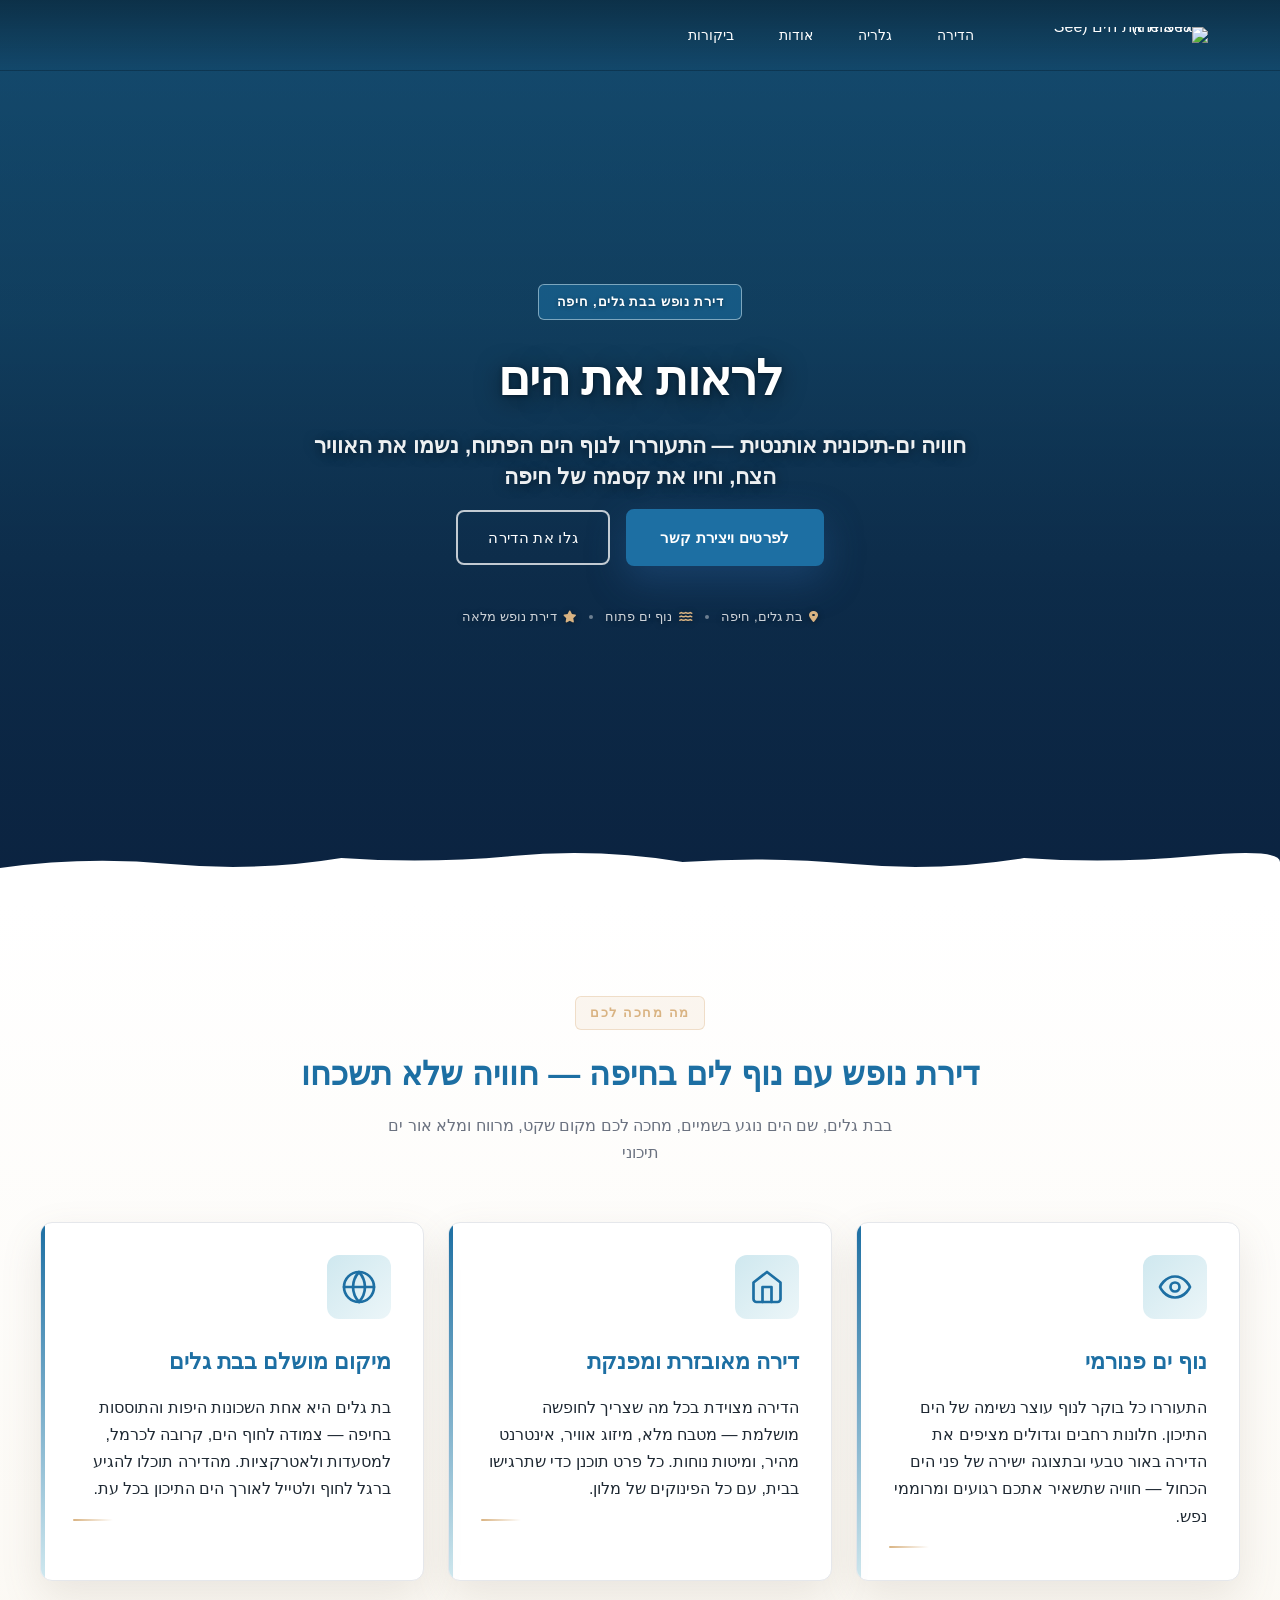
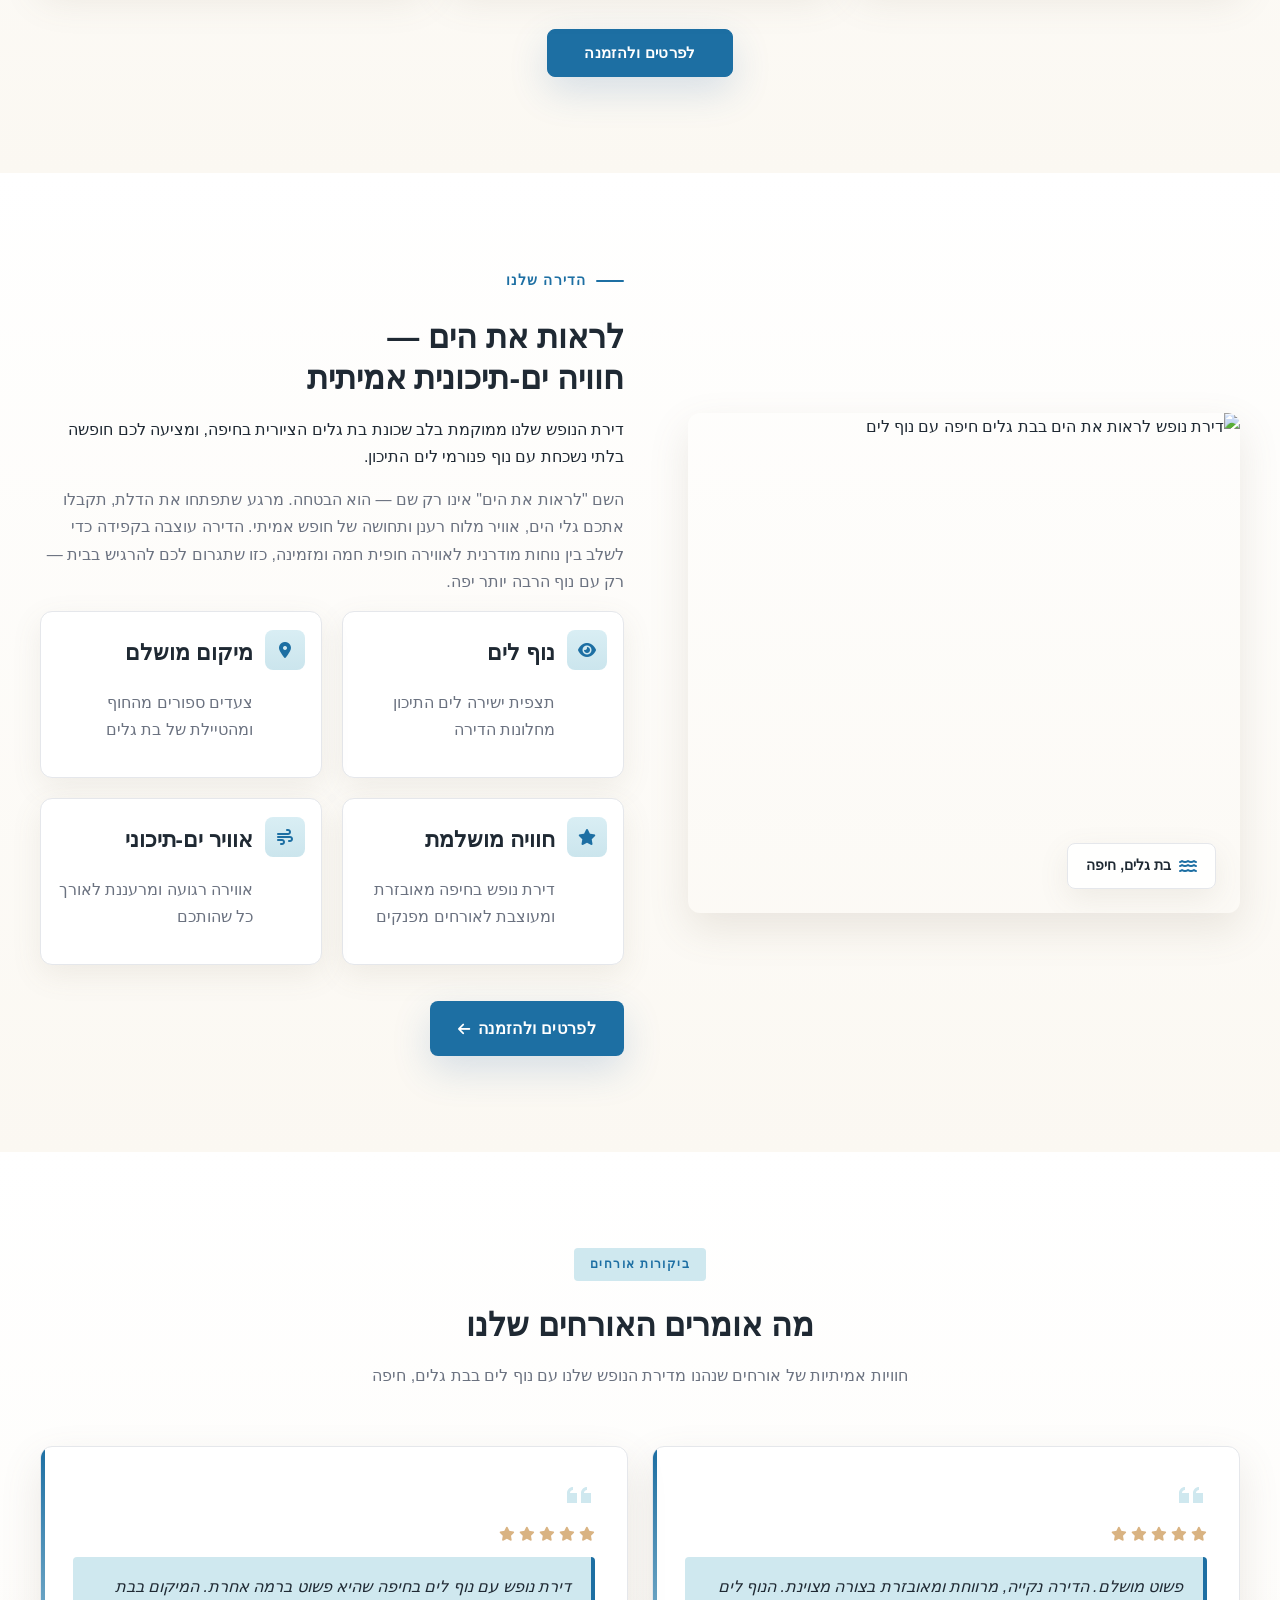
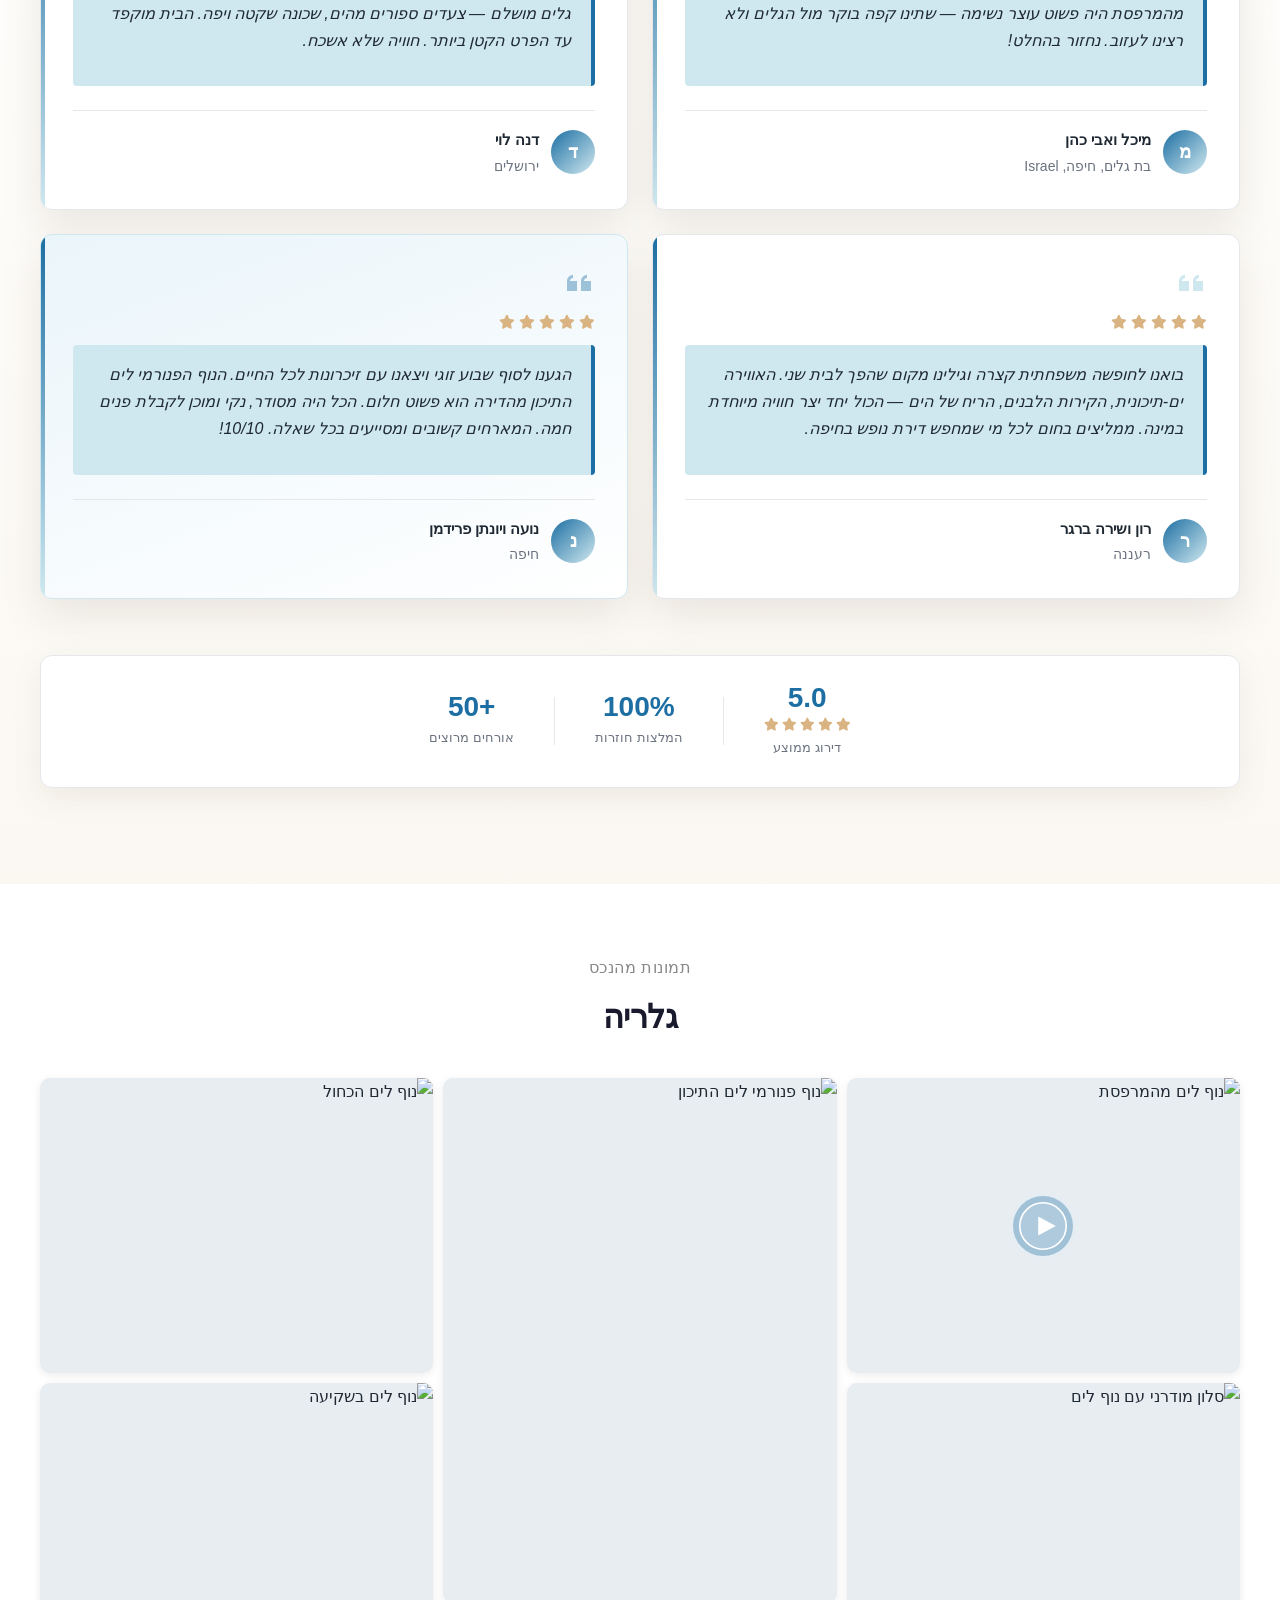
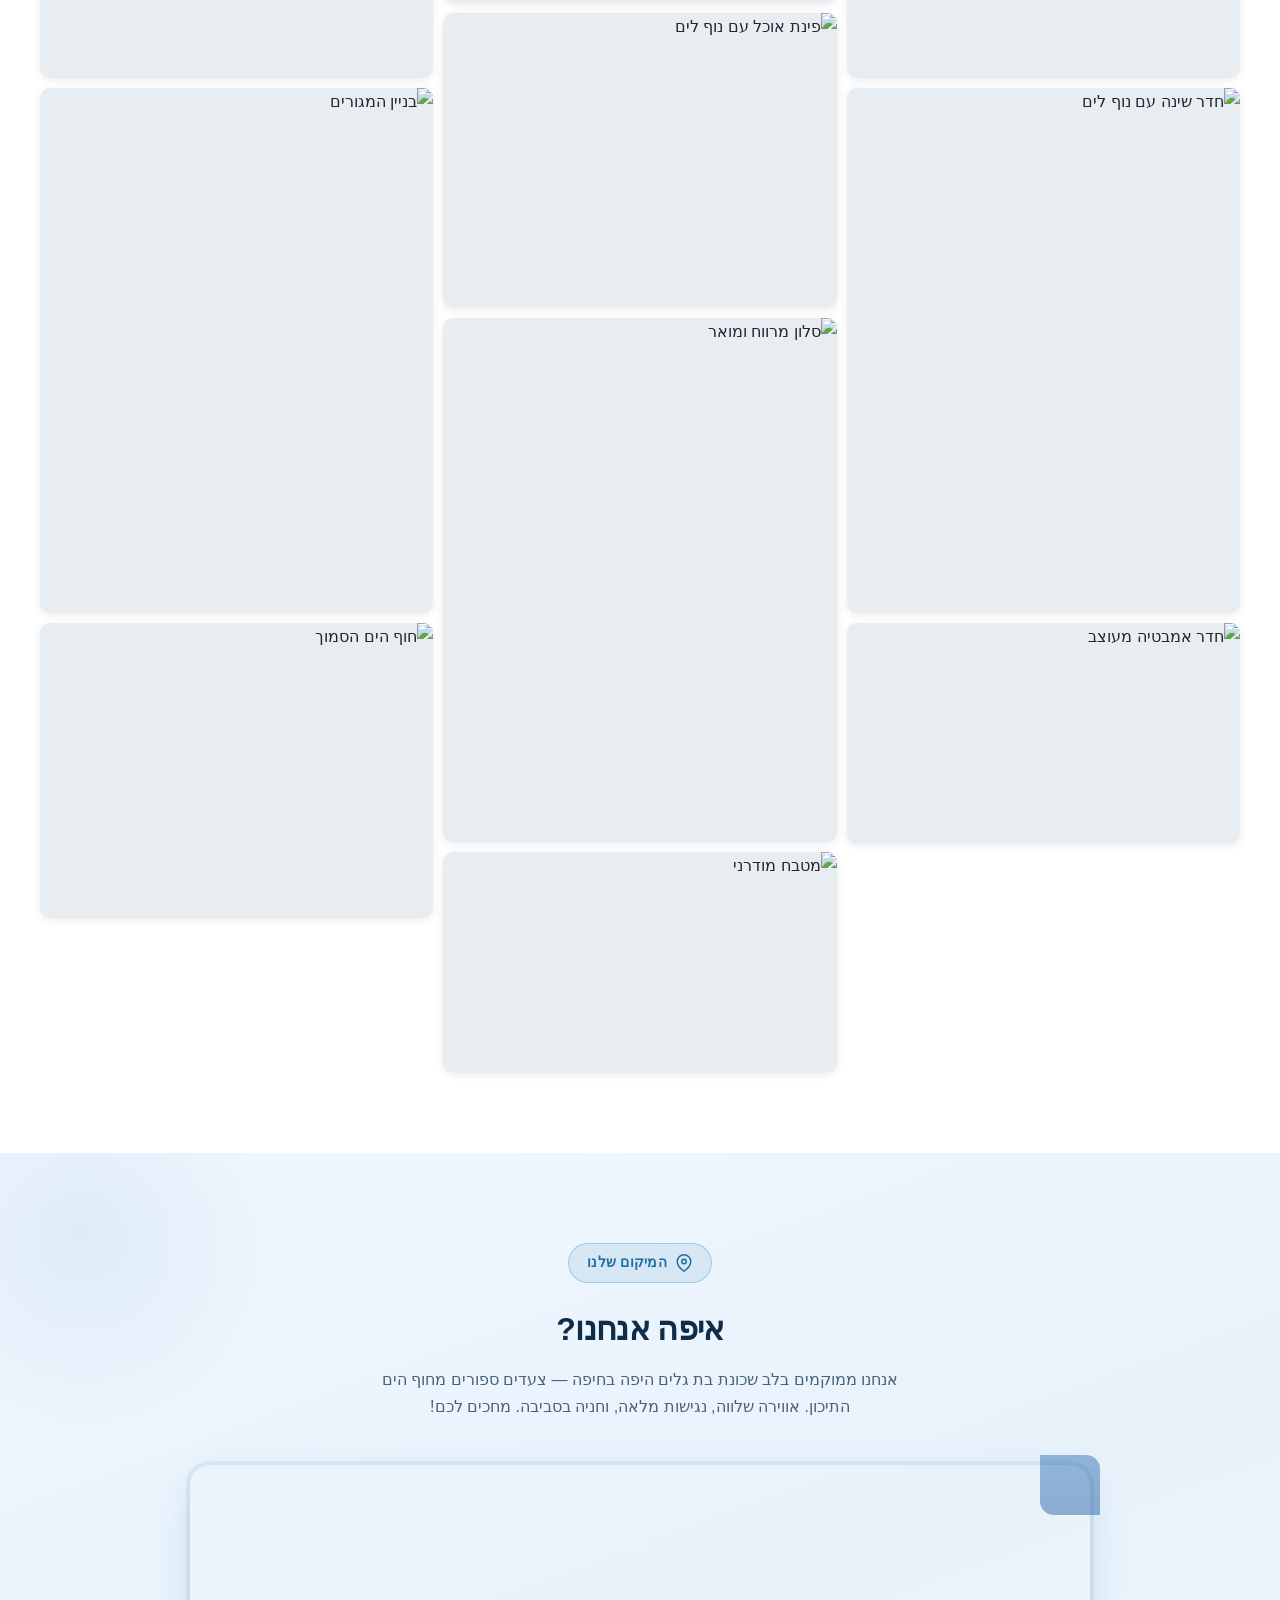
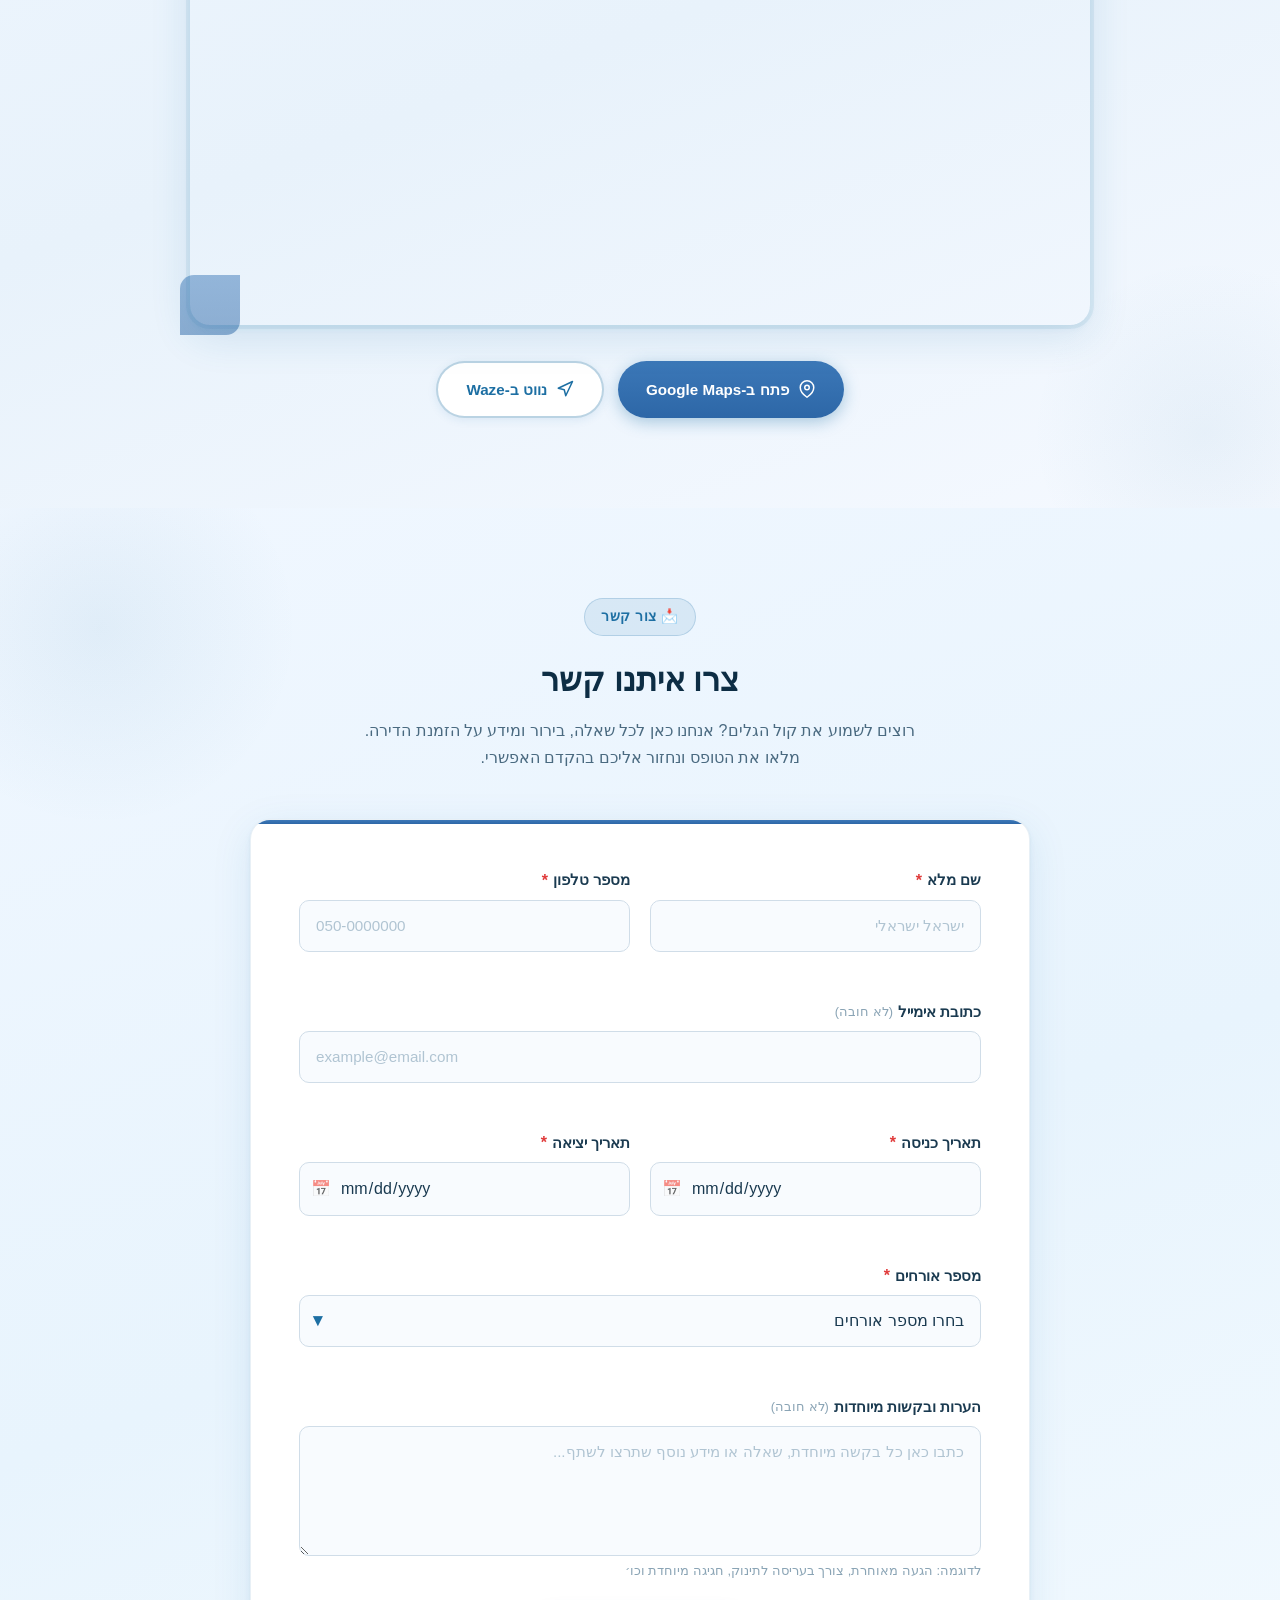
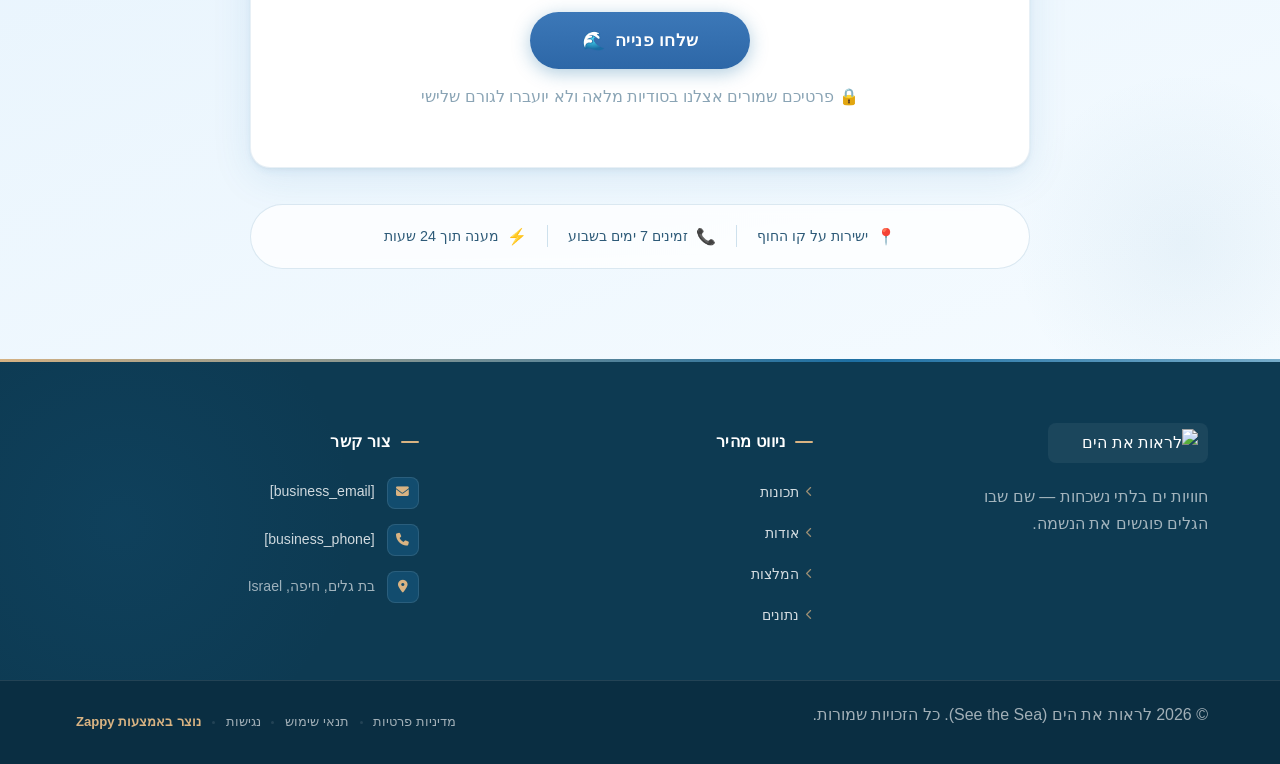
==== commit 44ce9651: "Background sync: Progressive GitHub Sync" ====
--- a/public/index.html
+++ b/public/index.html
@@ -1 +1 @@
-<!doctype html><html dir="rtl" lang="ar"><head><meta charset="UTF-8"><meta content="width=device-width,initial-scale=1" name="viewport"><meta content="index, follow" name="robots"><title>דירת נופש — לראות את הים (See the Sea)</title><meta content="A vacation apartment called &#39;See the Sea&#39; (לראות את הים) located in Bat Galim, Haifa, Israel. The name evokes a strong connection to the sea and ocean views, su" name="description"><meta content="דירת נופש, דירת נופש בחיפה, דירת נופש עם נוף לים בחיפה, השכרת דירה לתיירים חיפה" name="keywords"><link href="/assets/favicon.ico" rel="icon" type="image/x-icon"><link href="/assets/favicon-16x16.png" rel="icon" type="image/png" sizes="16x16"><link href="/assets/favicon-32x32.png" rel="icon" type="image/png" sizes="32x32"><link href="/assets/favicon-48x48.png" rel="icon" type="image/png" sizes="48x48"><link href="/assets/favicon-192x192.png" rel="icon" type="image/png" sizes="192x192"><link href="/assets/favicon-512x512.png" rel="icon" type="image/png" sizes="512x512"><link href="/assets/apple-touch-icon.png" rel="apple-touch-icon"><script>!function(){"use strict";var t="cc6ff3ca-a323-410b-950f-6523fea74d57",e="https://api.zappy5.com/api/analytics/track",a=18e5,n=2592e6,o=!0,i=!0,r=!0;var s=function(){var e="zappy_visitor_"+t,a=null;try{if(a=localStorage.getItem(e)){var o=JSON.parse(a),i=Date.now();if(i-o.created<n)return o.lastSeen=i,localStorage.setItem(e,JSON.stringify(o)),o.id}}catch(t){console.warn("Zappy Analytics: LocalStorage not available")}var r="zv_"+Date.now()+"_"+Math.random().toString(36).substr(2,9);try{localStorage.setItem(e,JSON.stringify({id:r,created:Date.now(),lastSeen:Date.now()}))}catch(t){}return r}(),c=function(){var e="zappy_session_"+t,n=null;try{if(n=sessionStorage.getItem(e)){var o=JSON.parse(n),i=Date.now();if(i-o.timestamp<a)return o.timestamp=i,sessionStorage.setItem(e,JSON.stringify(o)),o.id}}catch(t){console.warn("Zappy Analytics: SessionStorage not available")}var r="zs_"+Date.now()+"_"+Math.random().toString(36).substr(2,9);try{sessionStorage.setItem(e,JSON.stringify({id:r,timestamp:Date.now()}))}catch(t){}return r}();function l(a,n){n=n||{};var o={website_id:t,event_type:a,page_path:window.location.pathname,referrer:document.referrer||"direct",visitor_id:s,session_id:c,metadata:n};if(navigator.sendBeacon){var i=new Blob([JSON.stringify(o)],{type:"application/json"});navigator.sendBeacon(e,i)}else fetch(e,{method:"POST",headers:{"Content-Type":"application/json"},body:JSON.stringify(o),keepalive:!0}).catch(function(t){console.warn("Zappy Analytics: Failed to track event",t)})}o&&l("pageview",{title:document.title,url:window.location.href}),i&&document.addEventListener("click",function(t){var e=t.target;if("BUTTON"===e.tagName||e.closest("button")){var a="BUTTON"===e.tagName?e:e.closest("button");l("click",{element:"button",text:a.textContent.trim().substring(0,100),id:a.id||null,class:a.className||null})}else if("A"===e.tagName||e.closest("a")){var n="A"===e.tagName?e:e.closest("a");l("navigation",{element:"link",text:n.textContent.trim().substring(0,100),href:n.href,external:n.hostname!==window.location.hostname})}},!0),r&&document.addEventListener("submit",function(t){var e=t.target;l("form_submit",{form_id:e.id||null,form_name:e.name||null,form_action:e.action||null,form_method:e.method||"GET"})},!0);var d=Date.now();window.addEventListener("beforeunload",function(){l("page_unload",{time_on_page:Math.floor((Date.now()-d)/1e3),page_path:window.location.pathname})}),window.zappyAnalytics={track:l,getVisitorId:function(){return s},getSessionId:function(){return c}}}()</script><meta content="דירת נופש — לראות את הים (See the Sea)" property="og:title"><meta content="A vacation apartment called &#39;See the Sea&#39; (לראות את הים) located in Bat Galim, Haifa, Israel. The name evokes a strong connection to the sea and ocean views, su" property="og:description"><meta content="summary_large_image" name="twitter:card"><meta content="דירת נופש — לראות את הים (See the Sea)" name="twitter:title"><meta content="A vacation apartment called &#39;See the Sea&#39; (לראות את הים) located in Bat Galim, Haifa, Israel. The name evokes a strong connection to the sea and ocean views, su" name="twitter:description"><link href="/styles.css" rel="stylesheet"><link href="https://cdnjs.cloudflare.com/ajax/libs/font-awesome/6.4.0/css/all.min.css" rel="stylesheet" crossorigin="anonymous" integrity="sha512-iecdLmaskl7CVkqkXNQ/ZH/XLlvWZOJyj7Yy7tcenmpD1ypASozpmT/E0iPtmFIB46ZmdtAc9eNBvH0H/ZpiBw==" referrerpolicy="no-referrer"/><style id="zappy-dropdown-submenu-styles">#navMenu li:has(.sub-menu),.nav-menu li:has(.sub-menu),.navbar li:has(.sub-menu),nav li:has(.sub-menu){position:relative}#navMenu .sub-menu,.nav-menu .sub-menu,.navbar .sub-menu,nav .sub-menu{display:block!important;position:absolute!important;top:100%;left:0;min-width:220px;background:#fff;border-radius:8px;box-shadow:0 8px 25px rgba(0,0,0,.15);padding:8px 0;opacity:0;visibility:hidden;transform:translateY(10px);transition:all .3s ease;z-index:1000;list-style:none;pointer-events:none}#navMenu li:hover>.sub-menu,.nav-menu li:hover>.sub-menu,.navbar li:hover>.sub-menu,nav li:hover>.sub-menu{opacity:1!important;visibility:visible!important;transform:translateY(0)!important;pointer-events:auto!important}.sub-menu li{list-style:none;margin:0;padding:0}.sub-menu a{display:block!important;padding:10px 16px!important;color:var(--text-dark,#333)!important;font-weight:500;text-decoration:none;white-space:nowrap;transition:background-color .2s}.sub-menu .zappy-nav-child>a{padding-left:28px!important;font-size:.9em!important;opacity:.85!important}[dir=rtl] .sub-menu .zappy-nav-child>a,html[lang=ar] .sub-menu .zappy-nav-child>a,html[lang=he] .sub-menu .zappy-nav-child>a{padding-left:10px!important;padding-right:28px!important}.sub-menu .zappy-nav-parent>a{font-weight:600!important}.sub-menu a:hover{background-color:#f5f5f5}[dir=rtl] .nav-menu .sub-menu,[dir=rtl] .navbar .sub-menu,[dir=rtl] nav .sub-menu,html[lang=ar] .nav-menu .sub-menu,html[lang=ar] .navbar .sub-menu,html[lang=ar] nav .sub-menu,html[lang=he] .nav-menu .sub-menu,html[lang=he] .navbar .sub-menu,html[lang=he] nav .sub-menu{left:auto!important;right:0!important}.sub-menu:empty,.sub-menu:not(:has(li)):not(:has(> a)),.sub-menu:not(:has(li:not(.zappy-hidden-menu-item))):not(:has(> a)){display:none!important;opacity:0!important;visibility:hidden!important;pointer-events:none!important}li:has(.menu-group-title):hover>.sub-menu{opacity:1!important;visibility:visible!important;transform:translateY(0)!important;pointer-events:auto!important}#navMenu>li>.menu-group-title,.nav-menu>li>.menu-group-title{display:inline-block;padding:.5rem 1rem;cursor:default;user-select:none}@media (max-width:768px){#navMenu .sub-menu,.nav-menu .sub-menu,.navbar .sub-menu,nav .sub-menu{position:static!important;transform:none!important;box-shadow:none!important;background:0 0!important;max-height:0;overflow:hidden;opacity:0;visibility:hidden;transition:max-height .3s ease,opacity .3s ease;padding:0!important;border-radius:0!important}.sub-menu.mobile-expanded{max-height:60vh!important;overflow-y:auto!important;opacity:1!important;visibility:visible!important;padding:8px 0 8px 16px!important}[dir=rtl] .sub-menu.mobile-expanded,html[lang=he] .sub-menu.mobile-expanded{padding:8px 16px 8px 0!important}#navMenu li:hover>.sub-menu,.nav-menu li:hover>.sub-menu,.navbar li:hover>.sub-menu,nav li:hover>.sub-menu{opacity:0;visibility:hidden;pointer-events:none}#navMenu li>.sub-menu.mobile-expanded,.nav-menu li>.sub-menu.mobile-expanded,.navbar li>.sub-menu.mobile-expanded,nav li>.sub-menu.mobile-expanded{opacity:1!important;visibility:visible!important;pointer-events:auto!important}#navMenu li:has(.sub-menu),.nav-menu li:has(.sub-menu),.navbar li:has(.sub-menu),nav li:has(.sub-menu){display:flex!important;flex-wrap:wrap!important;align-items:center!important;position:relative!important;min-height:44px!important}#navMenu li:has(.sub-menu)>a,.nav-menu li:has(.sub-menu)>a,.navbar li:has(.sub-menu)>a,nav li:has(.sub-menu)>a{flex:1!important;min-width:0!important}#navMenu li:has(.sub-menu)>.menu-group-title,.nav-menu li:has(.sub-menu)>.menu-group-title,.navbar li:has(.sub-menu)>.menu-group-title,nav li:has(.sub-menu)>.menu-group-title{flex:1!important;min-width:0!important;padding:0!important;line-height:inherit!important}#navMenu li:has(.sub-menu)>.sub-menu,.nav-menu li:has(.sub-menu)>.sub-menu,.navbar li:has(.sub-menu)>.sub-menu,nav li:has(.sub-menu)>.sub-menu{flex-basis:100%!important;width:100%!important}#navMenu li:has(.sub-menu)>a [class*=arrow],#navMenu li:has(.sub-menu)>a [class*=chevron],.nav-menu li:has(.sub-menu)>a .fa-angle-down,.nav-menu li:has(.sub-menu)>a .fa-chevron-down,.nav-menu li:has(.sub-menu)>a [class*=arrow],.nav-menu li:has(.sub-menu)>a [class*=chevron],nav li:has(.sub-menu)>a [class*=arrow],nav li:has(.sub-menu)>a [class*=chevron]{display:none!important;visibility:hidden!important}.mobile-submenu-toggle{display:flex!important;align-items:center!important;justify-content:center!important;width:44px!important;height:auto!important;background:0 0!important;border:none!important;cursor:pointer!important;color:var(--text-dark)!important;position:static!important;flex-shrink:0!important;align-self:stretch!important;z-index:2!important;padding:0!important;margin:0!important}.mobile-submenu-toggle::after{content:''!important;width:0!important;height:0!important;border-left:6px solid transparent!important;border-right:6px solid transparent!important;border-top:7px solid currentColor!important;transition:transform .3s ease!important}.mobile-submenu-toggle.expanded::after{transform:rotate(180deg)!important}.sub-menu a{padding:10px 0!important;display:block!important;color:var(--text-dark)!important}.sub-menu .zappy-nav-child>a{padding-left:28px!important;font-size:.9em!important;opacity:.85!important}[dir=rtl] .sub-menu .zappy-nav-child>a,html[lang=ar] .sub-menu .zappy-nav-child>a,html[lang=he] .sub-menu .zappy-nav-child>a{padding-left:0!important;padding-right:28px!important}.sub-menu .zappy-nav-parent>a{font-weight:600!important}#navMenu.active,.nav-menu.active{max-width:100vw!important;overflow-x:hidden!important;box-sizing:border-box!important}.navbar .sub-menu li a,.zappy-products-dropdown .sub-menu a,nav.navbar .sub-menu li a{color:var(--text-dark)!important}}@media (min-width:769px){.mobile-submenu-toggle{display:none!important}}</style><style id="mobile-lang-menu-deployed-css">@media (max-width:768px){.lang-switcher,.nav-container .lang-switcher,.nav-cta-container .lang-switcher,.nav-ecommerce-icons .lang-switcher,.nav-icons-left .lang-switcher,.navbar .lang-switcher,.navbar .nav-cta-container .lang-switcher{display:none!important}.mobile-lang-menu{width:100%;border-top:1px solid rgba(128,128,128,.2);padding:8px 0 0 0;margin-top:8px}.mobile-lang-toggle{display:flex!important;align-items:center;justify-content:space-between;width:100%;padding:12px 16px;background:0 0;border:none;cursor:pointer;font-size:15px;color:inherit;font-family:inherit}.mobile-lang-toggle::after{content:'';display:inline-block;width:8px;height:8px;border-right:2px solid currentColor;border-bottom:2px solid currentColor;transform:rotate(45deg);transition:transform .3s ease;margin-left:8px}.mobile-lang-toggle.expanded::after{transform:rotate(-135deg)}.mobile-lang-options{max-height:0;overflow:hidden;transition:max-height .3s ease}.mobile-lang-options.expanded{max-height:300px}.mobile-lang-option{display:flex!important;align-items:center;gap:10px;padding:10px 24px;text-decoration:none;color:inherit;font-size:14px;font-family:inherit}.mobile-lang-option:hover{background:rgba(128,128,128,.1)}.mobile-lang-option.active{font-weight:600;opacity:.7;pointer-events:none}.mobile-lang-option img{width:20px;height:20px;border-radius:50%}}@media (min-width:769px){.mobile-lang-menu{display:none!important}}</style><style id="zappy-widget-visibility">#mic-access-tool-box,#mic-access-tool-general-button,#mic-init-access-tool #mic-access-tool-box,#mic-init-access-tool #mic-access-tool-general-button,#mic-init-access-tool .mic-access-tool-general-button,._access-icon,._access-menu,.mic-access-tool-box,.mic-access-tool-general-button,div[id*=mic-access-tool-box]{display:none!important;visibility:hidden!important;opacity:0!important;pointer-events:none!important}</style></head><body><nav class="navbar" dir="rtl"><button class="mobile-toggle" aria-label="Menu" id="mobileToggle"><svg viewBox="0 0 24 24" fill="none" height="24" width="24" class="hamburger-icon"><path d="M3 12h18M3 6h18M3 18h18" stroke="currentColor" stroke-linecap="round" stroke-width="2"></path></svg><svg viewBox="0 0 24 24" fill="none" height="24" width="24" class="close-icon" style="display:none"><path d="M18 6L6 18M6 6l12 12" stroke="currentColor" stroke-linecap="round" stroke-width="2"></path></svg></button><button class="phone-header-btn" aria-label="Call" data-phone="[business_phone]"><svg viewBox="0 0 24 24" fill="currentColor" height="20" width="20"><path d="M22 16.92v3a2 2 0 0 1-2.18 2 19.79 19.79 0 0 1-8.63-3.07 19.5 19.5 0 0 1-6-6 19.79 19.79 0 0 1-3.07-8.67A2 2 0 0 1 4.11 2h3a2 2 0 0 1 2 1.72 12.84 12.84 0 0 0 .7 2.81 2 2 0 0 1-.45 2.11L8.09 9.91a16 16 0 0 0 6 6l1.27-1.27a2 2 0 0 1 2.11-.45 12.84 12.84 0 0 0 2.81.7A2 2 0 0 1 22 16.92z"></path></svg></button><div class="nav-container"><div class="nav-right-group"><div class="nav-brand"><a href="/" class="logo-link"><img alt="לראות את הים (See the Sea)" src="/assets/business-logo.webp" class="logo"></a></div><ul class="nav-menu" id="navMenu"><li><a href="#features">הדירה</a></li><li><a href="#about">אודות</a></li><li><a href="#testimonials">ביקורות</a></li></ul></div><div class="nav-cta-container"></div></div></nav><script>window.addEventListener("load",function(){const e=document.querySelector(".navbar, nav, header");if(!e)return void console.log("[Navbar] Navbar element not found");let t=document.getElementById("mobileToggle")||document.querySelector(".mobile-toggle")||document.querySelector(".hamburger")||document.querySelector(".hamburger-menu")||document.querySelector(".menu-toggle")||document.querySelector(".burger-menu")||document.querySelector('[aria-label="Menu"]')||document.querySelector('[aria-label="תפריט"]');const o=document.querySelector(".phone-header-btn"),n=window.getComputedStyle(e);let r=n.backgroundColor;if(console.log("[Navbar] Initial navbar background:",r),"transparent"===r||"rgba(0, 0, 0, 0)"===r||r.startsWith("rgba")&&r.includes(", 0)")){const e=n.backgroundImage;if(e&&"none"!==e)console.log("[Navbar] Navbar has background image/gradient, using dark text"),r="rgb(240, 240, 240)";else{const e=window.getComputedStyle(document.body).backgroundColor;console.log("[Navbar] Navbar transparent, using body background:",e),r=e}}const i=r.match(/\d+/g);if(i&&i.length>=3){const e=(.299*parseInt(i[0])+.587*parseInt(i[1])+.114*parseInt(i[2]))/255;console.log("[Navbar] Mobile button colors preserved from Claude CSS (luminance:",e.toFixed(2)+")");const n=document.createElement("style");n.id="zappy-mobile-nav-fix";document.documentElement.lang;document.documentElement.dir,n.textContent='\n        /* Hide mobile buttons on desktop, show only on mobile */\n        @media (min-width: 769px) {\n          .mobile-toggle,\n          .phone-header-btn {\n            display: none !important;\n          }\n        }\n        \n        /* Show and position mobile buttons correctly on mobile */\n        @media (max-width: 768px) {\n          .mobile-toggle,\n          .phone-header-btn {\n            position: absolute !important;\n            top: 50% !important;\n            transform: translateY(-50%) !important;\n            z-index: 1001 !important;\n            display: flex !important;\n            align-items: center !important;\n            justify-content: center !important;\n            width: 36px !important;\n            height: 36px !important;\n            border-radius: 50% !important;\n            border: none !important;\n            cursor: pointer !important;\n            padding: 6px !important;\n            background: none !important;\n            color: var(--nav-text, var(--text-dark)) !important;\n          }\n          \n          /* LTR positioning (default): hamburger LEFT, phone RIGHT */\n          html:not([dir="rtl"]):not([lang="he"]):not([lang="ar"]) .mobile-toggle,\n          html[dir="ltr"] .mobile-toggle {\n            left: 12px !important;\n            right: auto !important;\n          }\n          html:not([dir="rtl"]):not([lang="he"]):not([lang="ar"]) .phone-header-btn,\n          html[dir="ltr"] .phone-header-btn {\n            right: 12px !important;\n            left: auto !important;\n          }\n          \n          /* RTL positioning: hamburger RIGHT, phone LEFT */\n          html[dir="rtl"] .mobile-toggle,\n          html[lang="he"] .mobile-toggle,\n          html[lang="ar"] .mobile-toggle {\n            right: 12px !important;\n            left: auto !important;\n          }\n          html[dir="rtl"] .phone-header-btn,\n          html[lang="he"] .phone-header-btn,\n          html[lang="ar"] .phone-header-btn {\n            left: 12px !important;\n            right: auto !important;\n          }\n          \n          /* CRITICAL: Ensure nav-container has min-height on mobile */\n          /* All children are positioned absolutely/fixed on mobile, so height:auto collapses to 0 */\n          .nav-container {\n            min-height: 70px !important;\n            position: relative !important;\n          }\n          \n          /* Ensure SVG icons are properly sized and inherit color */\n          .mobile-toggle svg,\n          .phone-header-btn svg {\n            width: 24px !important;\n            height: 24px !important;\n            /* Don\'t force display - let JavaScript control hamburger/close toggle */\n          }\n          \n          /* Reset nav-cta-container on mobile - remove desktop box-shadow/padding */\n          /* that creates a visible ghost box when CTA button is hidden */\n          .nav-cta-container {\n            box-shadow: none !important;\n            padding: 0 !important;\n          }\n          \n          /* Hide nav-cta-container entirely on mobile when there\'s no lang-switcher */\n          /* (only the CTA button is inside, and it\'s hidden on mobile) */\n          .nav-cta-container:not(:has(.lang-switcher)) {\n            display: none !important;\n          }\n          \n          /* CRITICAL: Prevent hero image fade gradient from bleeding over headline text */\n          /* The .image-fade-gradient has bottom: -30px (extends below parent) */\n          /* On mobile stacked layout, this overlaps the h1 text below the image */\n          .hero-image-column {\n            overflow: hidden !important;\n          }\n          .image-fade-gradient {\n            bottom: 0 !important;\n          }\n          \n          /* Hide desktop language switcher on mobile - hamburger menu handles it */\n          /* High specificity to override stored CSS */\n          .lang-switcher,\n          .nav-cta-container .lang-switcher,\n          .nav-container .lang-switcher,\n          .navbar .lang-switcher,\n          .navbar .nav-cta-container .lang-switcher {\n            display: none !important;\n          }\n        }\n      ';const r=document.getElementById("zappy-mobile-nav-fix");r&&r.remove(),document.head.appendChild(n),console.log("[Navbar] Critical CSS injected for mobile nav positioning");const l=window.innerWidth<=768;if(t){const e=t.querySelector(".hamburger-icon"),o=t.querySelector(".close-icon");e&&(e.style.setProperty("width","24px","important"),e.style.setProperty("height","24px","important"),e.style.setProperty("display","block","important")),o&&(o.style.setProperty("width","24px","important"),o.style.setProperty("height","24px","important"),o.style.setProperty("display","none","important")),l?(t.style.setProperty("position","absolute","important"),t.style.setProperty("top","50%","important"),t.style.setProperty("transform","translateY(-50%)","important"),t.style.setProperty("z-index","1001","important"),t.style.removeProperty("left"),t.style.removeProperty("right"),console.log("[Navbar] Mobile toggle positioning applied (mobile viewport)")):(t.style.removeProperty("position"),t.style.removeProperty("top"),t.style.removeProperty("transform"),t.style.removeProperty("z-index"),t.style.removeProperty("left"),t.style.removeProperty("right"),console.log("[Navbar] Desktop viewport - cleared mobile toggle inline positioning"))}if(o){const e=o.querySelector("svg");e&&(e.style.width="24px",e.style.height="24px",e.setAttribute("width","24"),e.setAttribute("height","24")),l?(o.style.setProperty("position","absolute","important"),o.style.setProperty("top","50%","important"),o.style.setProperty("transform","translateY(-50%)","important"),o.style.setProperty("z-index","1001","important"),o.style.removeProperty("left"),o.style.removeProperty("right"),console.log("[Navbar] Phone button positioning applied (mobile viewport)")):(o.style.removeProperty("position"),o.style.removeProperty("top"),o.style.removeProperty("transform"),o.style.removeProperty("z-index"),o.style.removeProperty("left"),o.style.removeProperty("right"),console.log("[Navbar] Desktop viewport - cleared phone button inline positioning"))}}else console.log("[Navbar] Could not parse background color:",r);t=document.getElementById("mobileToggle")||document.querySelector(".mobile-toggle")||document.querySelector(".hamburger")||document.querySelector(".hamburger-menu")||document.querySelector(".menu-toggle")||document.querySelector(".burger-menu")||document.querySelector('[aria-label="Menu"]')||document.querySelector('[aria-label="תפריט"]');const l=document.getElementById("navMenu")||document.querySelector(".nav-menu")||document.querySelector(".nav-links")||document.querySelector("nav ul:not(.submenu)");if(!t||!l)return void console.log("[Navbar] Mobile toggle or menu not found:",{toggle:!!t,menu:!!l});l.id||(l.id="navMenu"),console.log("[Navbar] Initializing mobile menu...");const a=t.cloneNode(!0);t.parentNode.replaceChild(a,t),a.addEventListener("click",function(e){e.preventDefault(),e.stopPropagation();const t=this.querySelector(".hamburger-icon"),o=this.querySelector(".close-icon");l.classList.contains("active")?(l.classList.remove("active"),t&&t.style.setProperty("display","block","important"),o&&o.style.setProperty("display","none","important"),document.body.style.overflow="",console.log("[Navbar] Menu closed")):(l.classList.add("active"),t&&t.style.setProperty("display","none","important"),o&&o.style.setProperty("display","block","important"),document.body.style.overflow="hidden",console.log("[Navbar] Menu opened"))}),l.querySelectorAll("a").forEach(function(e){e.addEventListener("click",function(){if("#"===this.getAttribute("href"))return;const e=a.querySelector(".hamburger-icon"),t=a.querySelector(".close-icon");l.classList.remove("active"),e&&e.style.setProperty("display","block","important"),t&&t.style.setProperty("display","none","important"),document.body.style.overflow="",console.log("[Navbar] Menu closed (link clicked)")})});var s=l.querySelectorAll(".dropdown-toggle");s.forEach(function(e){e.addEventListener("click",function(e){e.preventDefault(),e.stopPropagation();var t=this.closest(".nav-dropdown");t&&(t.parentNode.querySelectorAll(".nav-dropdown.open").forEach(function(e){e!==t&&e.classList.remove("open")}),t.classList.toggle("open"),console.log("[Navbar] Dropdown toggled:",t.classList.contains("open")?"open":"closed"))})}),document.addEventListener("click",function(e){e.target.closest(".nav-dropdown")||document.querySelectorAll(".nav-dropdown.open").forEach(function(e){e.classList.remove("open")})}),console.log("[Navbar] Dropdown handlers initialized for "+s.length+" dropdowns"),o&&o.addEventListener("click",function(){const e=document.querySelectorAll('a[href^="tel:"]'),t=e.length>0?e[0].getAttribute("href").replace("tel:",""):"[business_phone]";window.location.href="tel:"+t,console.log("[Navbar] Phone button clicked")}),console.log("[Navbar] Mobile menu initialized successfully");const p=function(){const e=document.querySelector(".whatsapp-float");e&&(window.innerWidth>=769?(e.style.setProperty("display","none","important"),e.style.setProperty("visibility","hidden","important"),e.style.setProperty("opacity","0","important"),e.style.setProperty("pointer-events","none","important"),console.log("[WhatsApp] Button hidden on desktop")):(e.style.removeProperty("display"),e.style.removeProperty("visibility"),e.style.removeProperty("opacity"),e.style.removeProperty("pointer-events"),console.log("[WhatsApp] Button visible on mobile")))};let c;p(),window.addEventListener("resize",function(){clearTimeout(c),c=setTimeout(p,100)})})</script><main><section class="index-hero-section" id="hero" dir="rtl" data-layout-spec="בית-hero" data-hero-type="fullscreen-scrim" style=";position:relative;overflow:hidden"><div class="hero-video-background"><div class="hero-video-overlay"></div><video autoplay="" class="hero-video" loop="" muted="" playsinline=""><source src="/assets/hero-video-clip-daylight-1776262300787.mp4" type="video/mp4">Your browser does not support the video tag.</video><img alt="Hero background" src="/assets/site-index-hero-image-1.webp" class="hero-video-fallback" loading="lazy"></div><div class="index-hero-bg"><img alt="נוף ים תיכוני מרהיב מבת גלים, חיפה" src="/assets/site-index-hero-image-1.webp" class="hero-original-image-hidden index-hero-img" data-context="Stunning full-bleed aerial view of the Mediterranean Sea from Bat Galim neighborhood in Haifa, Israel. Crystal-clear turquoise and deep blue water stretching to the horizon, with the Haifa coastline visible below. Warm golden late-afternoon sunlight reflecting off the water surface. The scene conveys open sea views, breezy coastal atmosphere, and Mediterranean beauty. Photorealistic, high-resolution, cinematic quality." data-hero-bg="true" data-placeholder="index-hero-image-1" height="700" style=";display:none !important" width="1200"></div><div class="index-hero-scrim" aria-hidden="true"></div><div class="index-hero-content"><div class="index-hero-badge">דירת נופש בבת גלים, חיפה</div><h1 class="index-hero-title">לראות את הים</h1><h3 class="index-hero-subtitle">חוויה ים-תיכונית אותנטית — התעוררו לנוף הים הפתוח, נשמו את האוויר הצח, וחיו את קסמה של חיפה</h3><div class="index-hero-ctas"><a href="#contact" class="index-hero-btn-primary">לפרטים ויצירת קשר</a><a href="#apartment" class="index-hero-btn-secondary">גלו את הדירה</a></div><div class="index-hero-meta"><span class="index-hero-meta-item"><i class="fa fa-map-marker-alt" aria-hidden="true"></i>בת גלים, חיפה</span><span class="index-hero-meta-divider" aria-hidden="true"></span><span class="index-hero-meta-item"><i class="fa fa-water" aria-hidden="true"></i>נוף ים פתוח</span><span class="index-hero-meta-divider" aria-hidden="true"></span><span class="index-hero-meta-item"><i class="fa-star fa" aria-hidden="true"></i>דירת נופש מלאה</span></div></div><div class="index-hero-divider-wrapper"><svg viewBox="0 0 1200 80" aria-hidden="true" xmlns="http://www.w3.org/2000/svg" data-no-icon-edit="true" preserveAspectRatio="none"><path d="M0,80 L0,48 Q80,36 160,44 T320,38 Q400,44 480,36 T640,42 Q720,36 800,44 T960,38 Q1040,44 1120,36 T1200,42 L1200,80 Z" fill="#FFFFFF"></path></svg></div></section><section class="index-features-section" id="features" dir="rtl" data-layout-spec="בית-features"><div class="index-features-container"><div class="index-features-header"><span class="index-features-label">מה מחכה לכם</span><h2 class="index-features-title">דירת נופש עם נוף לים בחיפה — חוויה שלא תשכחו</h2><p class="index-features-subtitle">בבת גלים, שם הים נוגע בשמיים, מחכה לכם מקום שקט, מרווח ומלא אור ים תיכוני</p></div><div class="index-features-grid"><article class="index-feature-card" id="zappy-section-2"><div class="index-feature-icon-wrap"><svg viewBox="0 0 24 24" fill="none" height="36" width="36" aria-hidden="true" xmlns="http://www.w3.org/2000/svg" data-element-type="icon" data-icon-type="svg" stroke="currentColor" stroke-linecap="round" stroke-linejoin="round" stroke-width="1.8"><path d="M2 12s3-7 10-7 10 7 10 7-3 7-10 7-10-7-10-7z"></path><circle cx="12" cy="12" r="3"></circle></svg></div><div class="index-feature-content"><h3 class="index-feature-title">נוף ים פנורמי</h3><p class="index-feature-desc">התעוררו כל בוקר לנוף עוצר נשימה של הים התיכון. חלונות רחבים וגדולים מציפים את הדירה באור טבעי ובתצוגה ישירה של פני הים הכחול — חוויה שתשאיר אתכם רגועים ומרוממי נפש.</p><div class="index-feature-accent-line"></div></div></article><article class="index-feature-card" id="zappy-section-3"><div class="index-feature-icon-wrap"><svg viewBox="0 0 24 24" fill="none" height="36" width="36" aria-hidden="true" xmlns="http://www.w3.org/2000/svg" data-element-type="icon" data-icon-type="svg" stroke="currentColor" stroke-linecap="round" stroke-linejoin="round" stroke-width="1.8"><path d="M3 9l9-7 9 7v11a2 2 0 0 1-2 2H5a2 2 0 0 1-2-2z"></path><polyline points="9 22 9 12 15 12 15 22"></polyline></svg></div><div class="index-feature-content"><h3 class="index-feature-title">דירה מאובזרת ומפנקת</h3><p class="index-feature-desc">הדירה מצוידת בכל מה שצריך לחופשה מושלמת — מטבח מלא, מיזוג אוויר, אינטרנט מהיר, ומיטות נוחות. כל פרט תוכנן כדי שתרגישו בבית, עם כל הפינוקים של מלון.</p><div class="index-feature-accent-line"></div></div></article><article class="index-feature-card" id="zappy-section-4"><div class="index-feature-icon-wrap"><svg viewBox="0 0 24 24" fill="none" height="36" width="36" aria-hidden="true" xmlns="http://www.w3.org/2000/svg" data-element-type="icon" data-icon-type="svg" stroke="currentColor" stroke-linecap="round" stroke-linejoin="round" stroke-width="1.8"><circle cx="12" cy="12" r="10"></circle><line x1="2" x2="22" y1="12" y2="12"></line><path d="M12 2a15.3 15.3 0 0 1 4 10 15.3 15.3 0 0 1-4 10 15.3 15.3 0 0 1-4-10 15.3 15.3 0 0 1 4-10z"></path></svg></div><div class="index-feature-content"><h3 class="index-feature-title">מיקום מושלם בבת גלים</h3><p class="index-feature-desc">בת גלים היא אחת השכונות היפות והתוססות בחיפה — צמודה לחוף הים, קרובה לכרמל, למסעדות ולאטרקציות. מהדירה תוכלו להגיע ברגל לחוף ולטייל לאורך הים התיכון בכל עת.</p><div class="index-feature-accent-line"></div></div></article></div><div class="index-features-cta-wrap"><a href="#contact" class="btn-primary index-features-cta">לפרטים ולהזמנה</a></div></div></section><section class="index-about-section" id="about" dir="rtl" data-layout-spec="בית-about"><div class="index-about-container"><div class="index-about-image-col"><div class="index-about-image-wrapper"><img alt="דירת נופש לראות את הים בבת גלים חיפה עם נוף לים" src="/assets/site-index-about-image-1.webp" data-context="A bright, airy vacation apartment interior in Bat Galim, Haifa, Israel. Large windows overlooking the Mediterranean Sea with blue water visible. White walls, warm wooden accents, comfortable coastal-style furniture in light blues and creams. Morning sunlight streaming in, sheer curtains gently billowing. Feels like a serene seaside retreat." data-placeholder="index-about-image-1" height="500" width="600"><div class="index-about-badge"><i class="fa-solid fa-water" aria-hidden="true"></i><span>בת גלים, חיפה</span></div></div></div><div class="index-about-text-col"><div class="index-about-label"><span class="index-about-label-line"></span><span>הדירה שלנו</span></div><h2 class="index-about-heading">לראות את הים —<br>חוויה ים-תיכונית אמיתית</h2><p class="index-about-lead">דירת הנופש שלנו ממוקמת בלב שכונת בת גלים הציורית בחיפה, ומציעה לכם חופשה בלתי נשכחת עם נוף פנורמי לים התיכון.</p><p class="index-about-body">השם "לראות את הים" אינו רק שם — הוא הבטחה. מרגע שתפתחו את הדלת, תקבלו אתכם גלי הים, אוויר מלוח רענן ותחושה של חופש אמיתי. הדירה עוצבה בקפידה כדי לשלב בין נוחות מודרנית לאווירה חופית חמה ומזמינה, כזו שתגרום לכם להרגיש בבית — רק עם נוף הרבה יותר יפה.</p><div class="index-about-features"><div class="index-about-feature-item"><div class="index-about-feature-icon"><i class="fa-solid fa-eye" aria-hidden="true" data-element-type="icon" data-icon-type="svg"></i></div><div class="index-about-feature-content"><h3>נוף לים</h3><p>תצפית ישירה לים התיכון מחלונות הדירה</p></div></div><div class="index-about-feature-item"><div class="index-about-feature-icon"><i class="fa-solid fa-location-dot" aria-hidden="true" data-element-type="icon" data-icon-type="svg"></i></div><div class="index-about-feature-content"><h3>מיקום מושלם</h3><p>צעדים ספורים מהחוף ומהטיילת של בת גלים</p></div></div><div class="index-about-feature-item"><div class="index-about-feature-icon"><i class="fa-star fa-solid" aria-hidden="true" data-element-type="icon" data-icon-type="svg"></i></div><div class="index-about-feature-content"><h3>חוויה מושלמת</h3><p>דירת נופש בחיפה מאובזרת ומעוצבת לאורחים מפנקים</p></div></div><div class="index-about-feature-item"><div class="index-about-feature-icon"><i class="fa-solid fa-wind" aria-hidden="true" data-element-type="icon" data-icon-type="svg"></i></div><div class="index-about-feature-content"><h3>אוויר ים-תיכוני</h3><p>אווירה רגועה ומרעננת לאורך כל שהותכם</p></div></div></div><a href="#contact" class="index-about-cta">לפרטים ולהזמנה<i class="fa-solid fa-arrow-left" aria-hidden="true"></i></a></div></div></section><section class="index-testimonials-section" id="testimonials" dir="rtl" data-layout-spec="בית-testimonials"><div class="index-testimonials-container"><div class="index-testimonials-header"><span class="index-testimonials-label">ביקורות אורחים</span><h2 class="index-testimonials-title">מה אומרים האורחים שלנו</h2><p class="index-testimonials-subtitle">חוויות אמיתיות של אורחים שנהנו מדירת הנופש שלנו עם נוף לים בבת גלים, חיפה</p></div><div class="index-testimonials-grid"><article class="index-testimonial-card" id="zappy-section-7"><div class="index-testimonial-quote-icon"><svg viewBox="0 0 32 32" fill="none" height="32" width="32" aria-hidden="true" xmlns="http://www.w3.org/2000/svg" data-element-type="icon" data-icon-type="svg"><path d="M10 8C6.686 8 4 10.686 4 14v10h10V14H7c0-1.657 1.343-3 3-3V8zm14 0c-3.314 0-6 2.686-6 6v10h10V14h-7c0-1.657 1.343-3 3-3V8z" fill="currentColor"></path></svg></div><div class="index-testimonial-stars"><i class="fas fa-star"></i><i class="fas fa-star"></i><i class="fas fa-star"></i><i class="fas fa-star"></i><i class="fas fa-star"></i></div><blockquote class="index-testimonial-text"><p>פשוט מושלם. הדירה נקייה, מרווחת ומאובזרת בצורה מצוינת. הנוף לים מהמרפסת היה פשוט עוצר נשימה — שתינו קפה בוקר מול הגלים ולא רצינו לעזוב. נחזור בהחלט!</p></blockquote><footer class="index-testimonial-author"><div class="index-testimonial-avatar"><span>מ</span></div><div class="index-testimonial-author-info"><strong class="index-testimonial-name">מיכל ואבי כהן</strong><small class="index-testimonial-location">בת גלים, חיפה, Israel</small></div></footer></article><article class="index-testimonial-card" id="zappy-section-8"><div class="index-testimonial-quote-icon"><svg viewBox="0 0 32 32" fill="none" height="32" width="32" aria-hidden="true" xmlns="http://www.w3.org/2000/svg" data-element-type="icon" data-icon-type="svg"><path d="M10 8C6.686 8 4 10.686 4 14v10h10V14H7c0-1.657 1.343-3 3-3V8zm14 0c-3.314 0-6 2.686-6 6v10h10V14h-7c0-1.657 1.343-3 3-3V8z" fill="currentColor"></path></svg></div><div class="index-testimonial-stars"><i class="fas fa-star"></i><i class="fas fa-star"></i><i class="fas fa-star"></i><i class="fas fa-star"></i><i class="fas fa-star"></i></div><blockquote class="index-testimonial-text"><p>דירת נופש עם נוף לים בחיפה שהיא פשוט ברמה אחרת. המיקום בבת גלים מושלם — צעדים ספורים מהים, שכונה שקטה ויפה. הבית מוקפד עד הפרט הקטן ביותר. חוויה שלא אשכח.</p></blockquote><footer class="index-testimonial-author"><div class="index-testimonial-avatar"><span>ד</span></div><div class="index-testimonial-author-info"><strong class="index-testimonial-name">דנה לוי</strong><small class="index-testimonial-location">ירושלים</small></div></footer></article><article class="index-testimonial-card" id="zappy-section-9"><div class="index-testimonial-quote-icon"><svg viewBox="0 0 32 32" fill="none" height="32" width="32" aria-hidden="true" xmlns="http://www.w3.org/2000/svg" data-element-type="icon" data-icon-type="svg"><path d="M10 8C6.686 8 4 10.686 4 14v10h10V14H7c0-1.657 1.343-3 3-3V8zm14 0c-3.314 0-6 2.686-6 6v10h10V14h-7c0-1.657 1.343-3 3-3V8z" fill="currentColor"></path></svg></div><div class="index-testimonial-stars"><i class="fas fa-star"></i><i class="fas fa-star"></i><i class="fas fa-star"></i><i class="fas fa-star"></i><i class="fas fa-star"></i></div><blockquote class="index-testimonial-text"><p>בואנו לחופשה משפחתית קצרה וגילינו מקום שהפך לבית שני. האווירה ים-תיכונית, הקירות הלבנים, הריח של הים — הכול יחד יצר חוויה מיוחדת במינה. ממליצים בחום לכל מי שמחפש דירת נופש בחיפה.</p></blockquote><footer class="index-testimonial-author"><div class="index-testimonial-avatar"><span>ר</span></div><div class="index-testimonial-author-info"><strong class="index-testimonial-name">רון ושירה ברגר</strong><small class="index-testimonial-location">רעננה</small></div></footer></article><article class="index-testimonial-card index-testimonial-card--featured" id="zappy-section-10"><div class="index-testimonial-quote-icon"><svg viewBox="0 0 32 32" fill="none" height="32" width="32" aria-hidden="true" xmlns="http://www.w3.org/2000/svg" data-element-type="icon" data-icon-type="svg"><path d="M10 8C6.686 8 4 10.686 4 14v10h10V14H7c0-1.657 1.343-3 3-3V8zm14 0c-3.314 0-6 2.686-6 6v10h10V14h-7c0-1.657 1.343-3 3-3V8z" fill="currentColor"></path></svg></div><div class="index-testimonial-stars"><i class="fas fa-star"></i><i class="fas fa-star"></i><i class="fas fa-star"></i><i class="fas fa-star"></i><i class="fas fa-star"></i></div><blockquote class="index-testimonial-text"><p>הגענו לסוף שבוע זוגי ויצאנו עם זיכרונות לכל החיים. הנוף הפנורמי לים התיכון מהדירה הוא פשוט חלום. הכל היה מסודר, נקי ומוכן לקבלת פנים חמה. המארחים קשובים ומסייעים בכל שאלה. 10/10!</p></blockquote><footer class="index-testimonial-author"><div class="index-testimonial-avatar"><span>נ</span></div><div class="index-testimonial-author-info"><strong class="index-testimonial-name">נועה ויונתן פרידמן</strong><small class="index-testimonial-location">חיפה</small></div></footer></article></div><div class="index-testimonials-rating-bar"><div class="index-testimonials-rating-item"><span class="index-testimonials-rating-num">5.0</span><div class="index-testimonials-rating-stars"><i class="fas fa-star"></i><i class="fas fa-star"></i><i class="fas fa-star"></i><i class="fas fa-star"></i><i class="fas fa-star"></i></div><span class="index-testimonials-rating-label">דירוג ממוצע</span></div><div class="index-testimonials-rating-divider"></div><div class="index-testimonials-rating-item"><span class="index-testimonials-rating-num">100%</span><span class="index-testimonials-rating-label">המלצות חוזרות</span></div><div class="index-testimonials-rating-divider"></div><div class="index-testimonials-rating-item"><span class="index-testimonials-rating-num">+50</span><span class="index-testimonials-rating-label">אורחים מרוצים</span></div></div></div></section><section class="gallery-sec"><div class="gallery-sec__header"><p class="gallery-sec__subtitle">תמונות מהנכס</p><h2 class="gallery-sec__title">גלריה</h2></div><div class="gallery-sec__grid"><div class="gallery-sec__col"><div class="gallery-sec__card gallery-sec__card--video"><img alt="נוף לים מהמרפסת" src="/assets/image-1776263158930-r26qau.webp?v=1776263158930" class="gallery-sec__img" data-image-placeholder="0"><div class="gallery-sec__play-btn" aria-label="הפעל סרטון"><svg viewBox="0 0 60 60" fill="none" aria-hidden="true" xmlns="http://www.w3.org/2000/svg"><circle cx="30" cy="30" r="29" fill="rgba(255,255,255,0.15)" stroke="white" stroke-width="2"></circle><polygon points="24,18 46,30 24,42" fill="white"></polygon></svg></div></div><div class="gallery-sec__card"><img alt="סלון מודרני עם נוף לים" src="/assets/image-1776263180528-id7504.webp?v=1776263180528" class="gallery-sec__img" data-image-placeholder="1"></div><div class="gallery-sec__card gallery-sec__card--tall"><img alt="חדר שינה עם נוף לים" src="/assets/image-1776263204948-5uhr14.webp?v=1776263204948" class="gallery-sec__img" data-image-placeholder="2"></div><div class="gallery-sec__card gallery-sec__card--short"><img alt="חדר אמבטיה מעוצב" src="/assets/image-1776263225066-30sk2i.webp?v=1776263225066" class="gallery-sec__img" data-image-placeholder="3"></div></div><div class="gallery-sec__col"><div class="gallery-sec__card gallery-sec__card--tall"><img alt="נוף פנורמי לים התיכון" src="/assets/image-1776263300580-7l44we.webp?v=1776263300580" class="gallery-sec__img" data-image-placeholder="6"></div><div class="gallery-sec__card"><img alt="פינת אוכל עם נוף לים" src="/assets/image-1776263324526-86wyi8.webp?v=1776263324526" class="gallery-sec__img" data-image-placeholder="7"></div><div class="gallery-sec__card gallery-sec__card--tall"><img alt="סלון מרווח ומואר" src="/assets/image-1776263346450-cz6foe.webp?v=1776263346450" class="gallery-sec__img" data-image-placeholder="8"></div><div class="gallery-sec__card gallery-sec__card--short"><img alt="מטבח מודרני" src="/assets/image-1776263368329-b00onu.webp?v=1776263368329" class="gallery-sec__img" data-image-placeholder="9"></div></div><div class="gallery-sec__col"><div class="gallery-sec__card"><img alt="נוף לים הכחול" src="/assets/image-1776263414932-v63e44.webp?v=1776263414932" class="gallery-sec__img" data-image-placeholder="11"></div><div class="gallery-sec__card"><img alt="נוף לים בשקיעה" src="/assets/image-1776263246867-qml54i.webp?v=1776263246867" class="gallery-sec__img" data-image-placeholder="4"></div><div class="gallery-sec__card gallery-sec__card--tall"><img alt="בניין המגורים" src="/assets/image-1776263268030-6dsfhm.webp?v=1776263268030" class="gallery-sec__img" data-image-placeholder="5"></div><div class="gallery-sec__card"><img alt="חוף הים הסמוך" src="/assets/image-1776263391393-huewet.webp?v=1776263391393" class="gallery-sec__img" data-image-placeholder="10"></div></div></div></section><section class="loc-location-section" id="zappy-section-11" aria-labelledby="loc-heading"><div class="loc-container"><div class="loc-header"><div class="loc-badge"><svg viewBox="0 0 24 24" fill="none" height="18" width="18" aria-hidden="true" xmlns="http://www.w3.org/2000/svg" stroke="currentColor" stroke-linecap="round" stroke-linejoin="round" stroke-width="2"><path d="M21 10c0 7-9 13-9 13s-9-6-9-13a9 9 0 0 1 18 0z"></path><circle cx="12" cy="10" r="3"></circle></svg><span>המיקום שלנו</span></div><h2 class="loc-title" id="loc-heading">איפה אנחנו?</h2><p class="loc-description">אנחנו ממוקמים בלב שכונת בת גלים היפה בחיפה — צעדים ספורים מחוף הים התיכון. אווירה שלווה, נגישות מלאה, וחניה בסביבה. מחכים לכם!</p></div><div class="loc-map-wrapper"><div class="loc-map-inner"><iframe allowfullscreen="" aria-label="מפת גוגל המציגה את מיקומנו בבת גלים, חיפה" class="loc-map-iframe" height="100%" loading="lazy" referrerpolicy="no-referrer-when-downgrade" src="https://www.google.com/maps/embed?pb=!1m18!1m12!1m3!1d3348.0!2d34.9598!3d32.8274!2m3!1f0!2f0!3f0!3m2!1i1024!2i768!4f13.1!3m3!1m2!1s0x151dba4f6a90a7c5%3A0x0!2zMzLCsDQ5JzM4LjYiTiAzNMKwNTcnMzUuMyJF!5e0!3m2!1siw!2sil!4v1700000000000!5m2!1siw!2sil" title="מפת המיקום שלנו – בת גלים, חיפה" width="100%"></iframe></div><div class="loc-map-accent loc-map-accent--tl" aria-hidden="true"></div><div class="loc-map-accent loc-map-accent--br" aria-hidden="true"></div></div><div class="loc-cta"><a href="https://maps.google.com/?q=32.8274,34.9598" class="loc-cta-btn" aria-label="פתח את המיקום ב-Google Maps (נפתח בחלון חדש)" rel="noopener noreferrer" target="_blank"><svg viewBox="0 0 24 24" fill="none" height="18" width="18" aria-hidden="true" xmlns="http://www.w3.org/2000/svg" stroke="currentColor" stroke-linecap="round" stroke-linejoin="round" stroke-width="2"><path d="M21 10c0 7-9 13-9 13s-9-6-9-13a9 9 0 0 1 18 0z"></path><circle cx="12" cy="10" r="3"></circle></svg>פתח ב-Google Maps</a><a href="https://waze.com/ul?ll=32.8274,34.9598&amp;navigate=yes" class="loc-cta-btn loc-cta-btn--secondary" aria-label="נווט אלינו דרך Waze (נפתח בחלון חדש)" rel="noopener noreferrer" target="_blank"><svg viewBox="0 0 24 24" fill="none" height="18" width="18" aria-hidden="true" xmlns="http://www.w3.org/2000/svg" stroke="currentColor" stroke-linecap="round" stroke-linejoin="round" stroke-width="2"><polygon points="3 11 22 2 13 21 11 13 3 11"></polygon></svg>נווט ב-Waze</a></div></div></section></main><section class="contact-section" id="contact" dir="rtl" lang="he"><div class="contact-container"><div class="contact-header"><span class="contact-badge">📩 צור קשר</span><h2 class="contact-title">צרו איתנו קשר</h2><p class="contact-subtitle">רוצים לשמוע את קול הגלים? אנחנו כאן לכל שאלה, בירור ומידע על הזמנת הדירה.<br>מלאו את הטופס ונחזור אליכם בהקדם האפשרי.</p></div><div class="contact-card"><form aria-label="טופס יצירת קשר והזמנה" class="contact-form" id="contactForm" novalidate=""><div class="form-row"><div class="form-group"><label class="form-label" for="fullName">שם מלא<span class="required-mark" aria-hidden="true">*</span></label><input class="form-input" id="fullName" name="fullName" type="text" aria-required="true" required="" autocomplete="name" placeholder="ישראל ישראלי"><span class="field-error" id="fullName-error" aria-live="polite" role="alert"></span></div><div class="form-group"><label class="form-label" for="phone">מספר טלפון<span class="required-mark" aria-hidden="true">*</span></label><input class="form-input" id="phone" name="phone" type="tel" aria-required="true" required="" dir="ltr" autocomplete="tel" placeholder="050-0000000"><span class="field-error" id="phone-error" aria-live="polite" role="alert"></span></div></div><div class="form-row form-row--single"><div class="form-group"><label class="form-label" for="email">כתובת אימייל<span class="optional-mark">(לא חובה)</span></label><input class="form-input" id="email" name="email" type="email" dir="ltr" autocomplete="email" placeholder="example@email.com"><span class="field-error" id="email-error" aria-live="polite" role="alert"></span></div></div><div class="form-row"><div class="form-group"><label class="form-label" for="checkin">תאריך כניסה<span class="required-mark" aria-hidden="true">*</span></label><div class="input-icon-wrapper"><input class="form-input form-input--date" id="checkin" name="checkin" type="date" aria-required="true" required="" dir="ltr"><span class="input-icon" aria-hidden="true">📅</span></div><span class="field-error" id="checkin-error" aria-live="polite" role="alert"></span></div><div class="form-group"><label class="form-label" for="checkout">תאריך יציאה<span class="required-mark" aria-hidden="true">*</span></label><div class="input-icon-wrapper"><input class="form-input form-input--date" id="checkout" name="checkout" type="date" aria-required="true" required="" dir="ltr"><span class="input-icon" aria-hidden="true">📅</span></div><span class="field-error" id="checkout-error" aria-live="polite" role="alert"></span></div></div><div class="form-row form-row--single"><div class="form-group"><label class="form-label" for="guests">מספר אורחים<span class="required-mark" aria-hidden="true">*</span></label><div class="select-wrapper"><select aria-required="true" class="form-input form-select" id="guests" name="guests" required=""><option value="" disabled="" selected="">בחרו מספר אורחים</option><option value="1">1 אורח</option><option value="2">2 אורחים</option><option value="3">3 אורחים</option><option value="4">4 אורחים</option></select><span class="select-arrow" aria-hidden="true">▾</span></div><span class="field-error" id="guests-error" aria-live="polite" role="alert"></span></div></div><div class="form-row form-row--single"><div class="form-group"><label class="form-label" for="notes">הערות ובקשות מיוחדות<span class="optional-mark">(לא חובה)</span></label><textarea aria-describedby="notes-hint" class="form-input form-textarea" id="notes" name="notes" placeholder="כתבו כאן כל בקשה מיוחדת, שאלה או מידע נוסף שתרצו לשתף..." rows="4"></textarea><span class="field-hint" id="notes-hint">לדוגמה: הגעה מאוחרת, צורך בעריסה לתינוק, חגיגה מיוחדת וכו׳</span></div></div><div class="form-submit-row"><button class="submit-btn" aria-label="שלחו את הטופס לצוות הדירה" id="submitBtn" type="submit"><span class="submit-btn__text">שלחו פנייה</span><span class="submit-btn__icon" aria-hidden="true">🌊</span></button><p class="form-privacy-note"><span aria-hidden="true">🔒</span>פרטיכם שמורים אצלנו בסודיות מלאה ולא יועברו לגורם שלישי</p></div></form><div class="form-success" aria-hidden="true" aria-live="polite" id="formSuccess" role="status"><div class="form-success__icon" aria-hidden="true">🎉</div><h3 class="form-success__title">הפנייה התקבלה בהצלחה!</h3><p class="form-success__text">תודה שפנית אלינו. נחזור אליך בהקדם האפשרי לאישור ההזמנה.</p><button class="success-back-btn" id="successBackBtn" type="button">שלח פנייה נוספת</button></div></div><div class="contact-info-strip"><div class="info-item"><span class="info-icon" aria-hidden="true">📍</span><span>ישירות על קו החוף</span></div><div class="info-divider" aria-hidden="true"></div><div class="info-item"><span class="info-icon" aria-hidden="true">📞</span><span>זמינים 7 ימים בשבוע</span></div><div class="info-divider" aria-hidden="true"></div><div class="info-item"><span class="info-icon" aria-hidden="true">⚡</span><span>מענה תוך 24 שעות</span></div></div></div></section><footer class="site-footer" dir="rtl"><div class="footer-main"><div class="footer-container"><div class="footer-grid"><div class="footer-col footer-brand"><div class="footer-logo-wrap"><img alt="לראות את הים (See the Sea)" src="/assets/business-logo.webp" class="logo"></div><p class="footer-tagline">חוויות ים בלתי נשכחות — שם שבו הגלים פוגשים את הנשמה.</p><div class="footer-social"><a href="#" aria-label="Facebook" style="display:none !important"><i class="fab fa-facebook-f"></i></a><a href="#" aria-label="Instagram" style="display:none !important"><i class="fab fa-instagram"></i></a><a href="#" aria-label="WhatsApp" style="display:none !important"><i class="fab fa-whatsapp"></i></a></div></div><div class="footer-col"><h4 class="footer-heading"><span class="heading-accent"></span>ניווט מהיר</h4><ul class="footer-links"><li><a href="#features"><i class="fas fa-chevron-left nav-arrow"></i>תכונות</a></li><li><a href="#about"><i class="fas fa-chevron-left nav-arrow"></i>אודות</a></li><li><a href="#testimonials"><i class="fas fa-chevron-left nav-arrow"></i>המלצות</a></li><li><a href="#stats"><i class="fas fa-chevron-left nav-arrow"></i>נתונים</a></li></ul></div><div class="footer-col"><h4 class="footer-heading"><span class="heading-accent"></span>צור קשר</h4><ul class="footer-contact"><li><span class="contact-icon"><i class="fas fa-envelope"></i></span><span class="contact-text"><a href="mailto:[business_email]">[business_email]</a></span></li><li><span class="contact-icon"><i class="fas fa-phone"></i></span><span class="contact-text"><a href="tel:[business_phone]">[business_phone]</a></span></li><li><a href="/" style="display:flex;align-items:flex-start;gap:inherit"><span class="contact-icon"><i class="fas fa-map-marker-alt"></i></span><span class="contact-text">בת גלים, חיפה, Israel</span></a></li></ul></div></div></div></div><div class="footer-bottom"><div class="footer-container"><div class="footer-bottom-inner"><p class="footer-copyright">© 2026 לראות את הים (See the Sea). כל הזכויות שמורות.</p><div class="footer-legal"><a href="/privacy">מדיניות פרטיות</a><span class="legal-sep" aria-hidden="true"></span><a href="/terms">תנאי שימוש</a><span class="legal-sep" aria-hidden="true"></span><a href="/accessibility">נגישות</a><span class="legal-sep" aria-hidden="true"></span><a href="https://zappy5.com" class="zappy-attribution" target="_blank">נוצר באמצעות Zappy</a></div></div></div></div></footer><a href="https://wa.me/[whatsapp_handle]" class="whatsapp-float" aria-label="WhatsApp"><i class="fab fa-whatsapp"></i></a><script src="/script.js"></script><div data-integration="accessibility:toolbar"></div><script src="/script.js"></script><script id="zappy-mobile-submenu-script">!function(){function e(){if(window.innerWidth>768)return document.querySelectorAll(".mobile-submenu-toggle").forEach(function(e){e.remove()}),void document.querySelectorAll(".sub-menu.mobile-expanded").forEach(function(e){e.classList.remove("mobile-expanded")});document.querySelectorAll(".nav-menu li:has(.sub-menu), nav li:has(.sub-menu), .navbar li:has(.sub-menu), #navMenu li:has(.sub-menu)").forEach(function(e){if(!e.querySelector(".mobile-submenu-toggle")){var t=e.querySelector(".sub-menu"),n=e.querySelector(":scope > a");if(t&&n){var o=document.createElement("button");o.className="mobile-submenu-toggle",o.setAttribute("aria-label","Toggle submenu"),o.setAttribute("type","button"),n.insertAdjacentElement("afterend",o),o.addEventListener("click",function(e){e.preventDefault(),e.stopPropagation(),document.querySelectorAll(".sub-menu.mobile-expanded").forEach(function(e){if(e!==t){e.classList.remove("mobile-expanded");var n=e.parentElement.querySelector(".mobile-submenu-toggle");n&&n.classList.remove("expanded")}}),t.classList.toggle("mobile-expanded"),o.classList.toggle("expanded")})}}})}var t;"loading"===document.readyState?document.addEventListener("DOMContentLoaded",e):e(),window.addEventListener("resize",function(){clearTimeout(t),t=setTimeout(e,250)});var n=new MutationObserver(function(t){t.forEach(function(t){if("attributes"===t.type){var n=t.target;n.classList&&(n.classList.contains("active")||n.classList.contains("open"))&&setTimeout(e,100)}})});setTimeout(function(){document.querySelectorAll(".mobile-menu, .nav-menu, #navMenu, nav").forEach(function(e){n.observe(e,{attributes:!0,attributeFilter:["class","style"]})})},500)}()</script><script id="zappy-navbar-scroll-effect">!function(){var e=document.querySelector("nav.navbar,.navbar:not(.zappy-catalog-menu)"),t=document.querySelector(".zappy-catalog-menu,#zappy-catalog-menu");if(e){var r="rgba(252,251,248,0.85)",o=getComputedStyle(document.documentElement),a=o.getPropertyValue("--text-dark").trim()||"#1a1a1a",s=(o.getPropertyValue("--text-light").trim(),a);e.style.transition="background 0.3s ease,backdrop-filter 0.3s ease,-webkit-backdrop-filter 0.3s ease,box-shadow 0.3s ease",t&&(t.style.transition="background 0.3s ease,backdrop-filter 0.3s ease,-webkit-backdrop-filter 0.3s ease");var n="a,.navbar-brand,.navbar-brand a,.dropdown-toggle,.mobile-toggle,.phone-header-btn,.mobile-hamburger-btn,.mobile-close-btn,.mobile-submenu-toggle,.nav-link",l=["cart-link","login-link","nav-search-toggle","search-toggle"];window.addEventListener("scroll",f,{passive:!0}),window.addEventListener("resize",f,{passive:!0}),f();var i=document.querySelector('section[class*="hero"],[data-hero-type],main>section:first-child'),d=!1;if(i){var p=getComputedStyle(i),c=p.backgroundImage;if(c&&"none"!==c)if(-1!==c.indexOf("url(")){var b=p.backgroundColor.match(/\d+/g);d=!(b&&b.length>=3)||h(parseInt(b[0]),parseInt(b[1]),parseInt(b[2]))<.4}else if(-1!==c.indexOf("gradient")){var y=c.match(/rgba?\(\s*(\d+)\s*,\s*(\d+)\s*,\s*(\d+)/g);if(y&&y.length>0){for(var g=0,m=0;m<y.length;m++){var u=y[m].match(/\d+/g);g+=h(parseInt(u[0]),parseInt(u[1]),parseInt(u[2]))}d=g/y.length<.4}else d=!0}else d=!0;else{var k=p.backgroundColor.match(/\d+/g);k&&k.length>=3&&(d=h(parseInt(k[0]),parseInt(k[1]),parseInt(k[2]))<.4)}}d||(window.removeEventListener("scroll",f),window.removeEventListener("resize",f),e.classList.add("scrolled"),window.innerWidth>768&&(e.style.setProperty("--frosted-text",s),e.style.setProperty("background-image","none","important"),e.style.setProperty("background-color",r,"important"),e.style.backdropFilter="blur(12px)",e.style.webkitBackdropFilter="blur(12px)",e.style.boxShadow="0 2px 16px rgba(0,0,0,0.12)",w(e,s)),t&&(t.classList.add("scrolled"),window.innerWidth>768&&(t.style.setProperty("background",r,"important"),t.style.setProperty("backdrop-filter","blur(12px)","important"),t.style.setProperty("-webkit-backdrop-filter","blur(12px)","important"),w(t,s))),window._zappyNavNoDarkHero=!0)}function w(e,t){for(var r=e.querySelectorAll(n),o=0;o<r.length;o++){var a=!1;(r[o].closest(".sub-menu")||r[o].closest(".dropdown-menu"))&&(a=!0);for(var s=0;s<l.length;s++)if(r[o].classList.contains(l[s])){a=!0;break}a||r[o].style.setProperty("color",t,"important")}}function v(e){for(var t=e.querySelectorAll(n),r=0;r<t.length;r++)t[r].closest(".sub-menu")||t[r].closest(".dropdown-menu")||t[r].style.removeProperty("color")}function f(){if(!window._zappyNavNoDarkHero){if(window.innerWidth<=768)return e.classList.remove("scrolled"),v(e),void(t&&(t.classList.remove("scrolled"),v(t)));(window.scrollY||window.pageYOffset)>60?(e.classList.add("scrolled"),e.style.setProperty("background-color",r,"important"),e.style.setProperty("background-image","none","important"),e.style.setProperty("--frosted-text",s),e.style.backdropFilter="blur(12px)",e.style.webkitBackdropFilter="blur(12px)",e.style.boxShadow="0 2px 16px rgba(0,0,0,0.12)",w(e,s),t&&(t.classList.add("scrolled"),t.style.setProperty("background",r,"important"),t.style.setProperty("backdrop-filter","blur(12px)","important"),t.style.setProperty("-webkit-backdrop-filter","blur(12px)","important"),w(t,s))):(e.classList.remove("scrolled"),e.style.setProperty("background-color","transparent","important"),e.style.removeProperty("background-image"),e.style.removeProperty("--frosted-text"),e.style.backdropFilter="none",e.style.webkitBackdropFilter="none",e.style.boxShadow="none",v(e),t&&(t.classList.remove("scrolled"),t.style.setProperty("background","transparent","important"),t.style.setProperty("backdrop-filter","none","important"),t.style.setProperty("-webkit-backdrop-filter","none","important"),v(t)))}}function h(e,t,r){return t/=255,r/=255,.2126*(e=(e/=255)<=.03928?e/12.92:Math.pow((e+.055)/1.055,2.4))+.7152*(t=t<=.03928?t/12.92:Math.pow((t+.055)/1.055,2.4))+.0722*(r=r<=.03928?r/12.92:Math.pow((r+.055)/1.055,2.4))}}()</script><script id="zappy-mobile-lang-menu-script">!function(){function e(){if(window.innerWidth>768){var e=document.querySelector(".mobile-lang-menu");e&&e.remove()}else if(!document.querySelector(".mobile-lang-menu")){var n=document.querySelector(".lang-switcher");if(n){var a=n.querySelector(".lang-switcher-dropdown");if(a){var i=a.querySelectorAll(".lang-option");if(0!==i.length){var t=document.getElementById("navMenu")||document.querySelector(".nav-menu")||document.querySelector("nav ul");if(t){var l=document.documentElement.lang||"en",s=document.createElement("div");s.className="mobile-lang-menu";var c={he:{name:"עברית",flag:"https://api.iconify.design/circle-flags/il.svg"},en:{name:"English",flag:"https://api.iconify.design/circle-flags/us.svg"},ar:{name:"العربية",flag:"https://api.iconify.design/circle-flags/sa.svg"},fr:{name:"Français",flag:"https://api.iconify.design/circle-flags/fr.svg"},es:{name:"Español",flag:"https://api.iconify.design/circle-flags/es.svg"},de:{name:"Deutsch",flag:"https://api.iconify.design/circle-flags/de.svg"},ru:{name:"Русский",flag:"https://api.iconify.design/circle-flags/ru.svg"},zh:{name:"中文",flag:"https://api.iconify.design/circle-flags/cn.svg"},ja:{name:"日本語",flag:"https://api.iconify.design/circle-flags/jp.svg"},pt:{name:"Português",flag:"https://api.iconify.design/circle-flags/br.svg"},it:{name:"Italiano",flag:"https://api.iconify.design/circle-flags/it.svg"},ko:{name:"한국어",flag:"https://api.iconify.design/circle-flags/kr.svg"}}[l]||{name:l,flag:""},r=document.createElement("button");r.className="mobile-lang-toggle",r.type="button";var g=c.flag?'<img src="'+c.flag+'" width="20" height="20" alt="" style="border-radius:50%;margin-right:8px;margin-left:8px;">':"";r.innerHTML=g+c.name,s.appendChild(r);var o=document.createElement("div");o.className="mobile-lang-options";var d=document.createElement("a");d.className="mobile-lang-option active",d.href="#",d.innerHTML=g+c.name,o.appendChild(d),i.forEach(function(e){var n=document.createElement("a");n.className="mobile-lang-option",n.href=e.getAttribute("href"),n.innerHTML=e.innerHTML,o.appendChild(n)}),s.appendChild(o),t.appendChild(s),r.addEventListener("click",function(e){e.preventDefault(),e.stopPropagation(),r.classList.toggle("expanded"),o.classList.toggle("expanded")})}}}}}}"loading"===document.readyState?document.addEventListener("DOMContentLoaded",e):e(),window.addEventListener("resize",function(){clearTimeout(window._mlrt),window._mlrt=setTimeout(e,250)})}()</script></body></html>+<!doctype html><html dir="rtl" lang="ar"><head><meta charset="UTF-8"><meta content="width=device-width,initial-scale=1" name="viewport"><meta content="index, follow" name="robots"><title>דירת נופש — לראות את הים (See the Sea)</title><meta content="A vacation apartment called &#39;See the Sea&#39; (לראות את הים) located in Bat Galim, Haifa, Israel. The name evokes a strong connection to the sea and ocean views, su" name="description"><meta content="דירת נופש, דירת נופש בחיפה, דירת נופש עם נוף לים בחיפה, השכרת דירה לתיירים חיפה" name="keywords"><link href="/assets/favicon.ico" rel="icon" type="image/x-icon"><link href="/assets/favicon-16x16.png" rel="icon" type="image/png" sizes="16x16"><link href="/assets/favicon-32x32.png" rel="icon" type="image/png" sizes="32x32"><link href="/assets/favicon-48x48.png" rel="icon" type="image/png" sizes="48x48"><link href="/assets/favicon-192x192.png" rel="icon" type="image/png" sizes="192x192"><link href="/assets/favicon-512x512.png" rel="icon" type="image/png" sizes="512x512"><link href="/assets/apple-touch-icon.png" rel="apple-touch-icon"><script>!function(){"use strict";var t="cc6ff3ca-a323-410b-950f-6523fea74d57",e="https://api.zappy5.com/api/analytics/track",a=18e5,n=2592e6,o=!0,i=!0,r=!0;var s=function(){var e="zappy_visitor_"+t,a=null;try{if(a=localStorage.getItem(e)){var o=JSON.parse(a),i=Date.now();if(i-o.created<n)return o.lastSeen=i,localStorage.setItem(e,JSON.stringify(o)),o.id}}catch(t){console.warn("Zappy Analytics: LocalStorage not available")}var r="zv_"+Date.now()+"_"+Math.random().toString(36).substr(2,9);try{localStorage.setItem(e,JSON.stringify({id:r,created:Date.now(),lastSeen:Date.now()}))}catch(t){}return r}(),c=function(){var e="zappy_session_"+t,n=null;try{if(n=sessionStorage.getItem(e)){var o=JSON.parse(n),i=Date.now();if(i-o.timestamp<a)return o.timestamp=i,sessionStorage.setItem(e,JSON.stringify(o)),o.id}}catch(t){console.warn("Zappy Analytics: SessionStorage not available")}var r="zs_"+Date.now()+"_"+Math.random().toString(36).substr(2,9);try{sessionStorage.setItem(e,JSON.stringify({id:r,timestamp:Date.now()}))}catch(t){}return r}();function l(a,n){n=n||{};var o={website_id:t,event_type:a,page_path:window.location.pathname,referrer:document.referrer||"direct",visitor_id:s,session_id:c,metadata:n};if(navigator.sendBeacon){var i=new Blob([JSON.stringify(o)],{type:"application/json"});navigator.sendBeacon(e,i)}else fetch(e,{method:"POST",headers:{"Content-Type":"application/json"},body:JSON.stringify(o),keepalive:!0}).catch(function(t){console.warn("Zappy Analytics: Failed to track event",t)})}o&&l("pageview",{title:document.title,url:window.location.href}),i&&document.addEventListener("click",function(t){var e=t.target;if("BUTTON"===e.tagName||e.closest("button")){var a="BUTTON"===e.tagName?e:e.closest("button");l("click",{element:"button",text:a.textContent.trim().substring(0,100),id:a.id||null,class:a.className||null})}else if("A"===e.tagName||e.closest("a")){var n="A"===e.tagName?e:e.closest("a");l("navigation",{element:"link",text:n.textContent.trim().substring(0,100),href:n.href,external:n.hostname!==window.location.hostname})}},!0),r&&document.addEventListener("submit",function(t){var e=t.target;l("form_submit",{form_id:e.id||null,form_name:e.name||null,form_action:e.action||null,form_method:e.method||"GET"})},!0);var d=Date.now();window.addEventListener("beforeunload",function(){l("page_unload",{time_on_page:Math.floor((Date.now()-d)/1e3),page_path:window.location.pathname})}),window.zappyAnalytics={track:l,getVisitorId:function(){return s},getSessionId:function(){return c}}}()</script><meta content="דירת נופש — לראות את הים (See the Sea)" property="og:title"><meta content="A vacation apartment called &#39;See the Sea&#39; (לראות את הים) located in Bat Galim, Haifa, Israel. The name evokes a strong connection to the sea and ocean views, su" property="og:description"><meta content="summary_large_image" name="twitter:card"><meta content="דירת נופש — לראות את הים (See the Sea)" name="twitter:title"><meta content="A vacation apartment called &#39;See the Sea&#39; (לראות את הים) located in Bat Galim, Haifa, Israel. The name evokes a strong connection to the sea and ocean views, su" name="twitter:description"><link href="/styles.css" rel="stylesheet"><link href="https://cdnjs.cloudflare.com/ajax/libs/font-awesome/6.4.0/css/all.min.css" rel="stylesheet" crossorigin="anonymous" integrity="sha512-iecdLmaskl7CVkqkXNQ/ZH/XLlvWZOJyj7Yy7tcenmpD1ypASozpmT/E0iPtmFIB46ZmdtAc9eNBvH0H/ZpiBw==" referrerpolicy="no-referrer"/><style id="zappy-dropdown-submenu-styles">#navMenu li:has(.sub-menu),.nav-menu li:has(.sub-menu),.navbar li:has(.sub-menu),nav li:has(.sub-menu){position:relative}#navMenu .sub-menu,.nav-menu .sub-menu,.navbar .sub-menu,nav .sub-menu{display:block!important;position:absolute!important;top:100%;left:0;min-width:220px;background:#fff;border-radius:8px;box-shadow:0 8px 25px rgba(0,0,0,.15);padding:8px 0;opacity:0;visibility:hidden;transform:translateY(10px);transition:all .3s ease;z-index:1000;list-style:none;pointer-events:none}#navMenu li:hover>.sub-menu,.nav-menu li:hover>.sub-menu,.navbar li:hover>.sub-menu,nav li:hover>.sub-menu{opacity:1!important;visibility:visible!important;transform:translateY(0)!important;pointer-events:auto!important}.sub-menu li{list-style:none;margin:0;padding:0}.sub-menu a{display:block!important;padding:10px 16px!important;color:var(--text-dark,#333)!important;font-weight:500;text-decoration:none;white-space:nowrap;transition:background-color .2s}.sub-menu .zappy-nav-child>a{padding-left:28px!important;font-size:.9em!important;opacity:.85!important}[dir=rtl] .sub-menu .zappy-nav-child>a,html[lang=ar] .sub-menu .zappy-nav-child>a,html[lang=he] .sub-menu .zappy-nav-child>a{padding-left:10px!important;padding-right:28px!important}.sub-menu .zappy-nav-parent>a{font-weight:600!important}.sub-menu a:hover{background-color:#f5f5f5}[dir=rtl] .nav-menu .sub-menu,[dir=rtl] .navbar .sub-menu,[dir=rtl] nav .sub-menu,html[lang=ar] .nav-menu .sub-menu,html[lang=ar] .navbar .sub-menu,html[lang=ar] nav .sub-menu,html[lang=he] .nav-menu .sub-menu,html[lang=he] .navbar .sub-menu,html[lang=he] nav .sub-menu{left:auto!important;right:0!important}.sub-menu:empty,.sub-menu:not(:has(li)):not(:has(> a)),.sub-menu:not(:has(li:not(.zappy-hidden-menu-item))):not(:has(> a)){display:none!important;opacity:0!important;visibility:hidden!important;pointer-events:none!important}li:has(.menu-group-title):hover>.sub-menu{opacity:1!important;visibility:visible!important;transform:translateY(0)!important;pointer-events:auto!important}#navMenu>li>.menu-group-title,.nav-menu>li>.menu-group-title{display:inline-block;padding:.5rem 1rem;cursor:default;user-select:none}@media (max-width:768px){#navMenu .sub-menu,.nav-menu .sub-menu,.navbar .sub-menu,nav .sub-menu{position:static!important;transform:none!important;box-shadow:none!important;background:0 0!important;max-height:0;overflow:hidden;opacity:0;visibility:hidden;transition:max-height .3s ease,opacity .3s ease;padding:0!important;border-radius:0!important}.sub-menu.mobile-expanded{max-height:60vh!important;overflow-y:auto!important;opacity:1!important;visibility:visible!important;padding:8px 0 8px 16px!important}[dir=rtl] .sub-menu.mobile-expanded,html[lang=he] .sub-menu.mobile-expanded{padding:8px 16px 8px 0!important}#navMenu li:hover>.sub-menu,.nav-menu li:hover>.sub-menu,.navbar li:hover>.sub-menu,nav li:hover>.sub-menu{opacity:0;visibility:hidden;pointer-events:none}#navMenu li>.sub-menu.mobile-expanded,.nav-menu li>.sub-menu.mobile-expanded,.navbar li>.sub-menu.mobile-expanded,nav li>.sub-menu.mobile-expanded{opacity:1!important;visibility:visible!important;pointer-events:auto!important}#navMenu li:has(.sub-menu),.nav-menu li:has(.sub-menu),.navbar li:has(.sub-menu),nav li:has(.sub-menu){display:flex!important;flex-wrap:wrap!important;align-items:center!important;position:relative!important;min-height:44px!important}#navMenu li:has(.sub-menu)>a,.nav-menu li:has(.sub-menu)>a,.navbar li:has(.sub-menu)>a,nav li:has(.sub-menu)>a{flex:1!important;min-width:0!important}#navMenu li:has(.sub-menu)>.menu-group-title,.nav-menu li:has(.sub-menu)>.menu-group-title,.navbar li:has(.sub-menu)>.menu-group-title,nav li:has(.sub-menu)>.menu-group-title{flex:1!important;min-width:0!important;padding:0!important;line-height:inherit!important}#navMenu li:has(.sub-menu)>.sub-menu,.nav-menu li:has(.sub-menu)>.sub-menu,.navbar li:has(.sub-menu)>.sub-menu,nav li:has(.sub-menu)>.sub-menu{flex-basis:100%!important;width:100%!important}#navMenu li:has(.sub-menu)>a [class*=arrow],#navMenu li:has(.sub-menu)>a [class*=chevron],.nav-menu li:has(.sub-menu)>a .fa-angle-down,.nav-menu li:has(.sub-menu)>a .fa-chevron-down,.nav-menu li:has(.sub-menu)>a [class*=arrow],.nav-menu li:has(.sub-menu)>a [class*=chevron],nav li:has(.sub-menu)>a [class*=arrow],nav li:has(.sub-menu)>a [class*=chevron]{display:none!important;visibility:hidden!important}.mobile-submenu-toggle{display:flex!important;align-items:center!important;justify-content:center!important;width:44px!important;height:auto!important;background:0 0!important;border:none!important;cursor:pointer!important;color:var(--text-dark)!important;position:static!important;flex-shrink:0!important;align-self:stretch!important;z-index:2!important;padding:0!important;margin:0!important}.mobile-submenu-toggle::after{content:''!important;width:0!important;height:0!important;border-left:6px solid transparent!important;border-right:6px solid transparent!important;border-top:7px solid currentColor!important;transition:transform .3s ease!important}.mobile-submenu-toggle.expanded::after{transform:rotate(180deg)!important}.sub-menu a{padding:10px 0!important;display:block!important;color:var(--text-dark)!important}.sub-menu .zappy-nav-child>a{padding-left:28px!important;font-size:.9em!important;opacity:.85!important}[dir=rtl] .sub-menu .zappy-nav-child>a,html[lang=ar] .sub-menu .zappy-nav-child>a,html[lang=he] .sub-menu .zappy-nav-child>a{padding-left:0!important;padding-right:28px!important}.sub-menu .zappy-nav-parent>a{font-weight:600!important}#navMenu.active,.nav-menu.active{max-width:100vw!important;overflow-x:hidden!important;box-sizing:border-box!important}.navbar .sub-menu li a,.zappy-products-dropdown .sub-menu a,nav.navbar .sub-menu li a{color:var(--text-dark)!important}}@media (min-width:769px){.mobile-submenu-toggle{display:none!important}}</style><style id="mobile-lang-menu-deployed-css">@media (max-width:768px){.lang-switcher,.nav-container .lang-switcher,.nav-cta-container .lang-switcher,.nav-ecommerce-icons .lang-switcher,.nav-icons-left .lang-switcher,.navbar .lang-switcher,.navbar .nav-cta-container .lang-switcher{display:none!important}.mobile-lang-menu{width:100%;border-top:1px solid rgba(128,128,128,.2);padding:8px 0 0 0;margin-top:8px}.mobile-lang-toggle{display:flex!important;align-items:center;justify-content:space-between;width:100%;padding:12px 16px;background:0 0;border:none;cursor:pointer;font-size:15px;color:inherit;font-family:inherit}.mobile-lang-toggle::after{content:'';display:inline-block;width:8px;height:8px;border-right:2px solid currentColor;border-bottom:2px solid currentColor;transform:rotate(45deg);transition:transform .3s ease;margin-left:8px}.mobile-lang-toggle.expanded::after{transform:rotate(-135deg)}.mobile-lang-options{max-height:0;overflow:hidden;transition:max-height .3s ease}.mobile-lang-options.expanded{max-height:300px}.mobile-lang-option{display:flex!important;align-items:center;gap:10px;padding:10px 24px;text-decoration:none;color:inherit;font-size:14px;font-family:inherit}.mobile-lang-option:hover{background:rgba(128,128,128,.1)}.mobile-lang-option.active{font-weight:600;opacity:.7;pointer-events:none}.mobile-lang-option img{width:20px;height:20px;border-radius:50%}}@media (min-width:769px){.mobile-lang-menu{display:none!important}}</style><style id="zappy-widget-visibility">#mic-access-tool-box,#mic-access-tool-general-button,#mic-init-access-tool #mic-access-tool-box,#mic-init-access-tool #mic-access-tool-general-button,#mic-init-access-tool .mic-access-tool-general-button,._access-icon,._access-menu,.mic-access-tool-box,.mic-access-tool-general-button,div[id*=mic-access-tool-box]{display:none!important;visibility:hidden!important;opacity:0!important;pointer-events:none!important}</style></head><body><nav class="navbar" dir="rtl"><button class="mobile-toggle" aria-label="Menu" id="mobileToggle"><svg viewBox="0 0 24 24" fill="none" height="24" width="24" class="hamburger-icon"><path d="M3 12h18M3 6h18M3 18h18" stroke="currentColor" stroke-linecap="round" stroke-width="2"></path></svg><svg viewBox="0 0 24 24" fill="none" height="24" width="24" class="close-icon" style="display:none"><path d="M18 6L6 18M6 6l12 12" stroke="currentColor" stroke-linecap="round" stroke-width="2"></path></svg></button><button class="phone-header-btn" aria-label="Call" data-phone="[business_phone]"><svg viewBox="0 0 24 24" fill="currentColor" height="20" width="20"><path d="M22 16.92v3a2 2 0 0 1-2.18 2 19.79 19.79 0 0 1-8.63-3.07 19.5 19.5 0 0 1-6-6 19.79 19.79 0 0 1-3.07-8.67A2 2 0 0 1 4.11 2h3a2 2 0 0 1 2 1.72 12.84 12.84 0 0 0 .7 2.81 2 2 0 0 1-.45 2.11L8.09 9.91a16 16 0 0 0 6 6l1.27-1.27a2 2 0 0 1 2.11-.45 12.84 12.84 0 0 0 2.81.7A2 2 0 0 1 22 16.92z"></path></svg></button><div class="nav-container"><div class="nav-right-group"><div class="nav-brand"><a href="/" class="logo-link"><img alt="לראות את הים (See the Sea)" src="/assets/business-logo.webp" class="logo"></a></div><ul class="nav-menu" id="navMenu"><li><a href="#features">הדירה</a></li><li><a href="#zappy-section-4">גלריה</a></li><li><a href="#about">אודות</a></li><li><a href="#testimonials">ביקורות</a></li></ul></div><div class="nav-cta-container"></div></div></nav><script>window.addEventListener("load",function(){const e=document.querySelector(".navbar, nav, header");if(!e)return void console.log("[Navbar] Navbar element not found");let t=document.getElementById("mobileToggle")||document.querySelector(".mobile-toggle")||document.querySelector(".hamburger")||document.querySelector(".hamburger-menu")||document.querySelector(".menu-toggle")||document.querySelector(".burger-menu")||document.querySelector('[aria-label="Menu"]')||document.querySelector('[aria-label="תפריט"]');const o=document.querySelector(".phone-header-btn"),n=window.getComputedStyle(e);let r=n.backgroundColor;if(console.log("[Navbar] Initial navbar background:",r),"transparent"===r||"rgba(0, 0, 0, 0)"===r||r.startsWith("rgba")&&r.includes(", 0)")){const e=n.backgroundImage;if(e&&"none"!==e)console.log("[Navbar] Navbar has background image/gradient, using dark text"),r="rgb(240, 240, 240)";else{const e=window.getComputedStyle(document.body).backgroundColor;console.log("[Navbar] Navbar transparent, using body background:",e),r=e}}const i=r.match(/\d+/g);if(i&&i.length>=3){const e=(.299*parseInt(i[0])+.587*parseInt(i[1])+.114*parseInt(i[2]))/255;console.log("[Navbar] Mobile button colors preserved from Claude CSS (luminance:",e.toFixed(2)+")");const n=document.createElement("style");n.id="zappy-mobile-nav-fix";document.documentElement.lang;document.documentElement.dir,n.textContent='\n        /* Hide mobile buttons on desktop, show only on mobile */\n        @media (min-width: 769px) {\n          .mobile-toggle,\n          .phone-header-btn {\n            display: none !important;\n          }\n        }\n        \n        /* Show and position mobile buttons correctly on mobile */\n        @media (max-width: 768px) {\n          .mobile-toggle,\n          .phone-header-btn {\n            position: absolute !important;\n            top: 50% !important;\n            transform: translateY(-50%) !important;\n            z-index: 1001 !important;\n            display: flex !important;\n            align-items: center !important;\n            justify-content: center !important;\n            width: 36px !important;\n            height: 36px !important;\n            border-radius: 50% !important;\n            border: none !important;\n            cursor: pointer !important;\n            padding: 6px !important;\n            background: none !important;\n            color: var(--nav-text, var(--text-dark)) !important;\n          }\n          \n          /* LTR positioning (default): hamburger LEFT, phone RIGHT */\n          html:not([dir="rtl"]):not([lang="he"]):not([lang="ar"]) .mobile-toggle,\n          html[dir="ltr"] .mobile-toggle {\n            left: 12px !important;\n            right: auto !important;\n          }\n          html:not([dir="rtl"]):not([lang="he"]):not([lang="ar"]) .phone-header-btn,\n          html[dir="ltr"] .phone-header-btn {\n            right: 12px !important;\n            left: auto !important;\n          }\n          \n          /* RTL positioning: hamburger RIGHT, phone LEFT */\n          html[dir="rtl"] .mobile-toggle,\n          html[lang="he"] .mobile-toggle,\n          html[lang="ar"] .mobile-toggle {\n            right: 12px !important;\n            left: auto !important;\n          }\n          html[dir="rtl"] .phone-header-btn,\n          html[lang="he"] .phone-header-btn,\n          html[lang="ar"] .phone-header-btn {\n            left: 12px !important;\n            right: auto !important;\n          }\n          \n          /* CRITICAL: Ensure nav-container has min-height on mobile */\n          /* All children are positioned absolutely/fixed on mobile, so height:auto collapses to 0 */\n          .nav-container {\n            min-height: 70px !important;\n            position: relative !important;\n          }\n          \n          /* Ensure SVG icons are properly sized and inherit color */\n          .mobile-toggle svg,\n          .phone-header-btn svg {\n            width: 24px !important;\n            height: 24px !important;\n            /* Don\'t force display - let JavaScript control hamburger/close toggle */\n          }\n          \n          /* Reset nav-cta-container on mobile - remove desktop box-shadow/padding */\n          /* that creates a visible ghost box when CTA button is hidden */\n          .nav-cta-container {\n            box-shadow: none !important;\n            padding: 0 !important;\n          }\n          \n          /* Hide nav-cta-container entirely on mobile when there\'s no lang-switcher */\n          /* (only the CTA button is inside, and it\'s hidden on mobile) */\n          .nav-cta-container:not(:has(.lang-switcher)) {\n            display: none !important;\n          }\n          \n          /* CRITICAL: Prevent hero image fade gradient from bleeding over headline text */\n          /* The .image-fade-gradient has bottom: -30px (extends below parent) */\n          /* On mobile stacked layout, this overlaps the h1 text below the image */\n          .hero-image-column {\n            overflow: hidden !important;\n          }\n          .image-fade-gradient {\n            bottom: 0 !important;\n          }\n          \n          /* Hide desktop language switcher on mobile - hamburger menu handles it */\n          /* High specificity to override stored CSS */\n          .lang-switcher,\n          .nav-cta-container .lang-switcher,\n          .nav-container .lang-switcher,\n          .navbar .lang-switcher,\n          .navbar .nav-cta-container .lang-switcher {\n            display: none !important;\n          }\n        }\n      ';const r=document.getElementById("zappy-mobile-nav-fix");r&&r.remove(),document.head.appendChild(n),console.log("[Navbar] Critical CSS injected for mobile nav positioning");const l=window.innerWidth<=768;if(t){const e=t.querySelector(".hamburger-icon"),o=t.querySelector(".close-icon");e&&(e.style.setProperty("width","24px","important"),e.style.setProperty("height","24px","important"),e.style.setProperty("display","block","important")),o&&(o.style.setProperty("width","24px","important"),o.style.setProperty("height","24px","important"),o.style.setProperty("display","none","important")),l?(t.style.setProperty("position","absolute","important"),t.style.setProperty("top","50%","important"),t.style.setProperty("transform","translateY(-50%)","important"),t.style.setProperty("z-index","1001","important"),t.style.removeProperty("left"),t.style.removeProperty("right"),console.log("[Navbar] Mobile toggle positioning applied (mobile viewport)")):(t.style.removeProperty("position"),t.style.removeProperty("top"),t.style.removeProperty("transform"),t.style.removeProperty("z-index"),t.style.removeProperty("left"),t.style.removeProperty("right"),console.log("[Navbar] Desktop viewport - cleared mobile toggle inline positioning"))}if(o){const e=o.querySelector("svg");e&&(e.style.width="24px",e.style.height="24px",e.setAttribute("width","24"),e.setAttribute("height","24")),l?(o.style.setProperty("position","absolute","important"),o.style.setProperty("top","50%","important"),o.style.setProperty("transform","translateY(-50%)","important"),o.style.setProperty("z-index","1001","important"),o.style.removeProperty("left"),o.style.removeProperty("right"),console.log("[Navbar] Phone button positioning applied (mobile viewport)")):(o.style.removeProperty("position"),o.style.removeProperty("top"),o.style.removeProperty("transform"),o.style.removeProperty("z-index"),o.style.removeProperty("left"),o.style.removeProperty("right"),console.log("[Navbar] Desktop viewport - cleared phone button inline positioning"))}}else console.log("[Navbar] Could not parse background color:",r);t=document.getElementById("mobileToggle")||document.querySelector(".mobile-toggle")||document.querySelector(".hamburger")||document.querySelector(".hamburger-menu")||document.querySelector(".menu-toggle")||document.querySelector(".burger-menu")||document.querySelector('[aria-label="Menu"]')||document.querySelector('[aria-label="תפריט"]');const l=document.getElementById("navMenu")||document.querySelector(".nav-menu")||document.querySelector(".nav-links")||document.querySelector("nav ul:not(.submenu)");if(!t||!l)return void console.log("[Navbar] Mobile toggle or menu not found:",{toggle:!!t,menu:!!l});l.id||(l.id="navMenu"),console.log("[Navbar] Initializing mobile menu...");const a=t.cloneNode(!0);t.parentNode.replaceChild(a,t),a.addEventListener("click",function(e){e.preventDefault(),e.stopPropagation();const t=this.querySelector(".hamburger-icon"),o=this.querySelector(".close-icon");l.classList.contains("active")?(l.classList.remove("active"),t&&t.style.setProperty("display","block","important"),o&&o.style.setProperty("display","none","important"),document.body.style.overflow="",console.log("[Navbar] Menu closed")):(l.classList.add("active"),t&&t.style.setProperty("display","none","important"),o&&o.style.setProperty("display","block","important"),document.body.style.overflow="hidden",console.log("[Navbar] Menu opened"))}),l.querySelectorAll("a").forEach(function(e){e.addEventListener("click",function(){if("#"===this.getAttribute("href"))return;const e=a.querySelector(".hamburger-icon"),t=a.querySelector(".close-icon");l.classList.remove("active"),e&&e.style.setProperty("display","block","important"),t&&t.style.setProperty("display","none","important"),document.body.style.overflow="",console.log("[Navbar] Menu closed (link clicked)")})});var s=l.querySelectorAll(".dropdown-toggle");s.forEach(function(e){e.addEventListener("click",function(e){e.preventDefault(),e.stopPropagation();var t=this.closest(".nav-dropdown");t&&(t.parentNode.querySelectorAll(".nav-dropdown.open").forEach(function(e){e!==t&&e.classList.remove("open")}),t.classList.toggle("open"),console.log("[Navbar] Dropdown toggled:",t.classList.contains("open")?"open":"closed"))})}),document.addEventListener("click",function(e){e.target.closest(".nav-dropdown")||document.querySelectorAll(".nav-dropdown.open").forEach(function(e){e.classList.remove("open")})}),console.log("[Navbar] Dropdown handlers initialized for "+s.length+" dropdowns"),o&&o.addEventListener("click",function(){const e=document.querySelectorAll('a[href^="tel:"]'),t=e.length>0?e[0].getAttribute("href").replace("tel:",""):"[business_phone]";window.location.href="tel:"+t,console.log("[Navbar] Phone button clicked")}),console.log("[Navbar] Mobile menu initialized successfully");const p=function(){const e=document.querySelector(".whatsapp-float");e&&(window.innerWidth>=769?(e.style.setProperty("display","none","important"),e.style.setProperty("visibility","hidden","important"),e.style.setProperty("opacity","0","important"),e.style.setProperty("pointer-events","none","important"),console.log("[WhatsApp] Button hidden on desktop")):(e.style.removeProperty("display"),e.style.removeProperty("visibility"),e.style.removeProperty("opacity"),e.style.removeProperty("pointer-events"),console.log("[WhatsApp] Button visible on mobile")))};let c;p(),window.addEventListener("resize",function(){clearTimeout(c),c=setTimeout(p,100)})})</script><main><section class="index-hero-section" id="hero" dir="rtl" data-layout-spec="בית-hero" data-hero-type="fullscreen-scrim" style=";position:relative;overflow:hidden"><div class="hero-video-background"><div class="hero-video-overlay"></div><video autoplay="" class="hero-video" loop="" muted="" playsinline=""><source src="/assets/hero-video-clip-daylight-1776262300787.mp4" type="video/mp4">Your browser does not support the video tag.</video><img alt="Hero background" src="/assets/site-index-hero-image-1.webp" class="hero-video-fallback" loading="lazy"></div><div class="index-hero-bg"><img alt="נוף ים תיכוני מרהיב מבת גלים, חיפה" src="/assets/site-index-hero-image-1.webp" class="hero-original-image-hidden index-hero-img" data-context="Stunning full-bleed aerial view of the Mediterranean Sea from Bat Galim neighborhood in Haifa, Israel. Crystal-clear turquoise and deep blue water stretching to the horizon, with the Haifa coastline visible below. Warm golden late-afternoon sunlight reflecting off the water surface. The scene conveys open sea views, breezy coastal atmosphere, and Mediterranean beauty. Photorealistic, high-resolution, cinematic quality." data-hero-bg="true" data-placeholder="index-hero-image-1" height="700" style=";display:none !important" width="1200"></div><div class="index-hero-scrim" aria-hidden="true"></div><div class="index-hero-content"><div class="index-hero-badge">דירת נופש בבת גלים, חיפה</div><h1 class="index-hero-title">לראות את הים</h1><h3 class="index-hero-subtitle">חוויה ים-תיכונית אותנטית — התעוררו לנוף הים הפתוח, נשמו את האוויר הצח, וחיו את קסמה של חיפה</h3><div class="index-hero-ctas"><a href="#contact" class="index-hero-btn-primary">לפרטים ויצירת קשר</a><a href="#apartment" class="index-hero-btn-secondary">גלו את הדירה</a></div><div class="index-hero-meta"><span class="index-hero-meta-item"><i class="fa fa-map-marker-alt" aria-hidden="true"></i>בת גלים, חיפה</span><span class="index-hero-meta-divider" aria-hidden="true"></span><span class="index-hero-meta-item"><i class="fa fa-water" aria-hidden="true"></i>נוף ים פתוח</span><span class="index-hero-meta-divider" aria-hidden="true"></span><span class="index-hero-meta-item"><i class="fa-star fa" aria-hidden="true"></i>דירת נופש מלאה</span></div></div><div class="index-hero-divider-wrapper"><svg viewBox="0 0 1200 80" aria-hidden="true" xmlns="http://www.w3.org/2000/svg" data-no-icon-edit="true" preserveAspectRatio="none"><path d="M0,80 L0,48 Q80,36 160,44 T320,38 Q400,44 480,36 T640,42 Q720,36 800,44 T960,38 Q1040,44 1120,36 T1200,42 L1200,80 Z" fill="#FFFFFF"></path></svg></div></section><section class="index-features-section" id="features" dir="rtl" data-layout-spec="בית-features"><div class="index-features-container"><div class="index-features-header"><span class="index-features-label">מה מחכה לכם</span><h2 class="index-features-title">דירת נופש עם נוף לים בחיפה — חוויה שלא תשכחו</h2><p class="index-features-subtitle">בבת גלים, שם הים נוגע בשמיים, מחכה לכם מקום שקט, מרווח ומלא אור ים תיכוני</p></div><div class="index-features-grid"><article class="index-feature-card" id="zappy-section-2"><div class="index-feature-icon-wrap"><svg viewBox="0 0 24 24" fill="none" height="36" width="36" aria-hidden="true" xmlns="http://www.w3.org/2000/svg" data-element-type="icon" data-icon-type="svg" stroke="currentColor" stroke-linecap="round" stroke-linejoin="round" stroke-width="1.8"><path d="M2 12s3-7 10-7 10 7 10 7-3 7-10 7-10-7-10-7z"></path><circle cx="12" cy="12" r="3"></circle></svg></div><div class="index-feature-content"><h3 class="index-feature-title">נוף ים פנורמי</h3><p class="index-feature-desc">התעוררו כל בוקר לנוף עוצר נשימה של הים התיכון. חלונות רחבים וגדולים מציפים את הדירה באור טבעי ובתצוגה ישירה של פני הים הכחול — חוויה שתשאיר אתכם רגועים ומרוממי נפש.</p><div class="index-feature-accent-line"></div></div></article><article class="index-feature-card" id="zappy-section-3"><div class="index-feature-icon-wrap"><svg viewBox="0 0 24 24" fill="none" height="36" width="36" aria-hidden="true" xmlns="http://www.w3.org/2000/svg" data-element-type="icon" data-icon-type="svg" stroke="currentColor" stroke-linecap="round" stroke-linejoin="round" stroke-width="1.8"><path d="M3 9l9-7 9 7v11a2 2 0 0 1-2 2H5a2 2 0 0 1-2-2z"></path><polyline points="9 22 9 12 15 12 15 22"></polyline></svg></div><div class="index-feature-content"><h3 class="index-feature-title">דירה מאובזרת ומפנקת</h3><p class="index-feature-desc">הדירה מצוידת בכל מה שצריך לחופשה מושלמת — מטבח מלא, מיזוג אוויר, אינטרנט מהיר, ומיטות נוחות. כל פרט תוכנן כדי שתרגישו בבית, עם כל הפינוקים של מלון.</p><div class="index-feature-accent-line"></div></div></article><article class="index-feature-card" id="zappy-section-4"><div class="index-feature-icon-wrap"><svg viewBox="0 0 24 24" fill="none" height="36" width="36" aria-hidden="true" xmlns="http://www.w3.org/2000/svg" data-element-type="icon" data-icon-type="svg" stroke="currentColor" stroke-linecap="round" stroke-linejoin="round" stroke-width="1.8"><circle cx="12" cy="12" r="10"></circle><line x1="2" x2="22" y1="12" y2="12"></line><path d="M12 2a15.3 15.3 0 0 1 4 10 15.3 15.3 0 0 1-4 10 15.3 15.3 0 0 1-4-10 15.3 15.3 0 0 1 4-10z"></path></svg></div><div class="index-feature-content"><h3 class="index-feature-title">מיקום מושלם בבת גלים</h3><p class="index-feature-desc">בת גלים היא אחת השכונות היפות והתוססות בחיפה — צמודה לחוף הים, קרובה לכרמל, למסעדות ולאטרקציות. מהדירה תוכלו להגיע ברגל לחוף ולטייל לאורך הים התיכון בכל עת.</p><div class="index-feature-accent-line"></div></div></article></div><div class="index-features-cta-wrap"><a href="#contact" class="btn-primary index-features-cta">לפרטים ולהזמנה</a></div></div></section><section class="index-about-section" id="about" dir="rtl" data-layout-spec="בית-about"><div class="index-about-container"><div class="index-about-image-col"><div class="index-about-image-wrapper"><img alt="דירת נופש לראות את הים בבת גלים חיפה עם נוף לים" src="/assets/site-index-about-image-1.webp" data-context="A bright, airy vacation apartment interior in Bat Galim, Haifa, Israel. Large windows overlooking the Mediterranean Sea with blue water visible. White walls, warm wooden accents, comfortable coastal-style furniture in light blues and creams. Morning sunlight streaming in, sheer curtains gently billowing. Feels like a serene seaside retreat." data-placeholder="index-about-image-1" height="500" width="600"><div class="index-about-badge"><i class="fa-solid fa-water" aria-hidden="true"></i><span>בת גלים, חיפה</span></div></div></div><div class="index-about-text-col"><div class="index-about-label"><span class="index-about-label-line"></span><span>הדירה שלנו</span></div><h2 class="index-about-heading">לראות את הים —<br>חוויה ים-תיכונית אמיתית</h2><p class="index-about-lead">דירת הנופש שלנו ממוקמת בלב שכונת בת גלים הציורית בחיפה, ומציעה לכם חופשה בלתי נשכחת עם נוף פנורמי לים התיכון.</p><p class="index-about-body">השם "לראות את הים" אינו רק שם — הוא הבטחה. מרגע שתפתחו את הדלת, תקבלו אתכם גלי הים, אוויר מלוח רענן ותחושה של חופש אמיתי. הדירה עוצבה בקפידה כדי לשלב בין נוחות מודרנית לאווירה חופית חמה ומזמינה, כזו שתגרום לכם להרגיש בבית — רק עם נוף הרבה יותר יפה.</p><div class="index-about-features"><div class="index-about-feature-item"><div class="index-about-feature-icon"><i class="fa-solid fa-eye" aria-hidden="true" data-element-type="icon" data-icon-type="svg"></i></div><div class="index-about-feature-content"><h3>נוף לים</h3><p>תצפית ישירה לים התיכון מחלונות הדירה</p></div></div><div class="index-about-feature-item"><div class="index-about-feature-icon"><i class="fa-solid fa-location-dot" aria-hidden="true" data-element-type="icon" data-icon-type="svg"></i></div><div class="index-about-feature-content"><h3>מיקום מושלם</h3><p>צעדים ספורים מהחוף ומהטיילת של בת גלים</p></div></div><div class="index-about-feature-item"><div class="index-about-feature-icon"><i class="fa-star fa-solid" aria-hidden="true" data-element-type="icon" data-icon-type="svg"></i></div><div class="index-about-feature-content"><h3>חוויה מושלמת</h3><p>דירת נופש בחיפה מאובזרת ומעוצבת לאורחים מפנקים</p></div></div><div class="index-about-feature-item"><div class="index-about-feature-icon"><i class="fa-solid fa-wind" aria-hidden="true" data-element-type="icon" data-icon-type="svg"></i></div><div class="index-about-feature-content"><h3>אוויר ים-תיכוני</h3><p>אווירה רגועה ומרעננת לאורך כל שהותכם</p></div></div></div><a href="#contact" class="index-about-cta">לפרטים ולהזמנה<i class="fa-solid fa-arrow-left" aria-hidden="true"></i></a></div></div></section><section class="index-testimonials-section" id="testimonials" dir="rtl" data-layout-spec="בית-testimonials"><div class="index-testimonials-container"><div class="index-testimonials-header"><span class="index-testimonials-label">ביקורות אורחים</span><h2 class="index-testimonials-title">מה אומרים האורחים שלנו</h2><p class="index-testimonials-subtitle">חוויות אמיתיות של אורחים שנהנו מדירת הנופש שלנו עם נוף לים בבת גלים, חיפה</p></div><div class="index-testimonials-grid"><article class="index-testimonial-card" id="zappy-section-7"><div class="index-testimonial-quote-icon"><svg viewBox="0 0 32 32" fill="none" height="32" width="32" aria-hidden="true" xmlns="http://www.w3.org/2000/svg" data-element-type="icon" data-icon-type="svg"><path d="M10 8C6.686 8 4 10.686 4 14v10h10V14H7c0-1.657 1.343-3 3-3V8zm14 0c-3.314 0-6 2.686-6 6v10h10V14h-7c0-1.657 1.343-3 3-3V8z" fill="currentColor"></path></svg></div><div class="index-testimonial-stars"><i class="fas fa-star"></i><i class="fas fa-star"></i><i class="fas fa-star"></i><i class="fas fa-star"></i><i class="fas fa-star"></i></div><blockquote class="index-testimonial-text"><p>פשוט מושלם. הדירה נקייה, מרווחת ומאובזרת בצורה מצוינת. הנוף לים מהמרפסת היה פשוט עוצר נשימה — שתינו קפה בוקר מול הגלים ולא רצינו לעזוב. נחזור בהחלט!</p></blockquote><footer class="index-testimonial-author"><div class="index-testimonial-avatar"><span>מ</span></div><div class="index-testimonial-author-info"><strong class="index-testimonial-name">מיכל ואבי כהן</strong><small class="index-testimonial-location">בת גלים, חיפה, Israel</small></div></footer></article><article class="index-testimonial-card" id="zappy-section-8"><div class="index-testimonial-quote-icon"><svg viewBox="0 0 32 32" fill="none" height="32" width="32" aria-hidden="true" xmlns="http://www.w3.org/2000/svg" data-element-type="icon" data-icon-type="svg"><path d="M10 8C6.686 8 4 10.686 4 14v10h10V14H7c0-1.657 1.343-3 3-3V8zm14 0c-3.314 0-6 2.686-6 6v10h10V14h-7c0-1.657 1.343-3 3-3V8z" fill="currentColor"></path></svg></div><div class="index-testimonial-stars"><i class="fas fa-star"></i><i class="fas fa-star"></i><i class="fas fa-star"></i><i class="fas fa-star"></i><i class="fas fa-star"></i></div><blockquote class="index-testimonial-text"><p>דירת נופש עם נוף לים בחיפה שהיא פשוט ברמה אחרת. המיקום בבת גלים מושלם — צעדים ספורים מהים, שכונה שקטה ויפה. הבית מוקפד עד הפרט הקטן ביותר. חוויה שלא אשכח.</p></blockquote><footer class="index-testimonial-author"><div class="index-testimonial-avatar"><span>ד</span></div><div class="index-testimonial-author-info"><strong class="index-testimonial-name">דנה לוי</strong><small class="index-testimonial-location">ירושלים</small></div></footer></article><article class="index-testimonial-card" id="zappy-section-9"><div class="index-testimonial-quote-icon"><svg viewBox="0 0 32 32" fill="none" height="32" width="32" aria-hidden="true" xmlns="http://www.w3.org/2000/svg" data-element-type="icon" data-icon-type="svg"><path d="M10 8C6.686 8 4 10.686 4 14v10h10V14H7c0-1.657 1.343-3 3-3V8zm14 0c-3.314 0-6 2.686-6 6v10h10V14h-7c0-1.657 1.343-3 3-3V8z" fill="currentColor"></path></svg></div><div class="index-testimonial-stars"><i class="fas fa-star"></i><i class="fas fa-star"></i><i class="fas fa-star"></i><i class="fas fa-star"></i><i class="fas fa-star"></i></div><blockquote class="index-testimonial-text"><p>בואנו לחופשה משפחתית קצרה וגילינו מקום שהפך לבית שני. האווירה ים-תיכונית, הקירות הלבנים, הריח של הים — הכול יחד יצר חוויה מיוחדת במינה. ממליצים בחום לכל מי שמחפש דירת נופש בחיפה.</p></blockquote><footer class="index-testimonial-author"><div class="index-testimonial-avatar"><span>ר</span></div><div class="index-testimonial-author-info"><strong class="index-testimonial-name">רון ושירה ברגר</strong><small class="index-testimonial-location">רעננה</small></div></footer></article><article class="index-testimonial-card index-testimonial-card--featured" id="zappy-section-10"><div class="index-testimonial-quote-icon"><svg viewBox="0 0 32 32" fill="none" height="32" width="32" aria-hidden="true" xmlns="http://www.w3.org/2000/svg" data-element-type="icon" data-icon-type="svg"><path d="M10 8C6.686 8 4 10.686 4 14v10h10V14H7c0-1.657 1.343-3 3-3V8zm14 0c-3.314 0-6 2.686-6 6v10h10V14h-7c0-1.657 1.343-3 3-3V8z" fill="currentColor"></path></svg></div><div class="index-testimonial-stars"><i class="fas fa-star"></i><i class="fas fa-star"></i><i class="fas fa-star"></i><i class="fas fa-star"></i><i class="fas fa-star"></i></div><blockquote class="index-testimonial-text"><p>הגענו לסוף שבוע זוגי ויצאנו עם זיכרונות לכל החיים. הנוף הפנורמי לים התיכון מהדירה הוא פשוט חלום. הכל היה מסודר, נקי ומוכן לקבלת פנים חמה. המארחים קשובים ומסייעים בכל שאלה. 10/10!</p></blockquote><footer class="index-testimonial-author"><div class="index-testimonial-avatar"><span>נ</span></div><div class="index-testimonial-author-info"><strong class="index-testimonial-name">נועה ויונתן פרידמן</strong><small class="index-testimonial-location">חיפה</small></div></footer></article></div><div class="index-testimonials-rating-bar"><div class="index-testimonials-rating-item"><span class="index-testimonials-rating-num">5.0</span><div class="index-testimonials-rating-stars"><i class="fas fa-star"></i><i class="fas fa-star"></i><i class="fas fa-star"></i><i class="fas fa-star"></i><i class="fas fa-star"></i></div><span class="index-testimonials-rating-label">דירוג ממוצע</span></div><div class="index-testimonials-rating-divider"></div><div class="index-testimonials-rating-item"><span class="index-testimonials-rating-num">100%</span><span class="index-testimonials-rating-label">המלצות חוזרות</span></div><div class="index-testimonials-rating-divider"></div><div class="index-testimonials-rating-item"><span class="index-testimonials-rating-num">+50</span><span class="index-testimonials-rating-label">אורחים מרוצים</span></div></div></div></section><section class="gallery-sec" id="zappy-section-11"><div class="gallery-sec__header"><p class="gallery-sec__subtitle">תמונות מהנכס</p><h2 class="gallery-sec__title">גלריה</h2></div><div class="gallery-sec__grid"><div class="gallery-sec__col"><div class="gallery-sec__card gallery-sec__card--video"><img alt="נוף לים מהמרפסת" src="/assets/image-1776263158930-r26qau.webp?v=1776263158930" class="gallery-sec__img" data-image-placeholder="0"><div class="gallery-sec__play-btn" aria-label="הפעל סרטון"><svg viewBox="0 0 60 60" fill="none" aria-hidden="true" xmlns="http://www.w3.org/2000/svg"><circle cx="30" cy="30" r="29" fill="rgba(255,255,255,0.15)" stroke="white" stroke-width="2"></circle><polygon points="24,18 46,30 24,42" fill="white"></polygon></svg></div></div><div class="gallery-sec__card"><img alt="סלון מודרני עם נוף לים" src="/assets/image-1776263180528-id7504.webp?v=1776263180528" class="gallery-sec__img" data-image-placeholder="1"></div><div class="gallery-sec__card gallery-sec__card--tall"><img alt="חדר שינה עם נוף לים" src="/assets/image-1776263204948-5uhr14.webp?v=1776263204948" class="gallery-sec__img" data-image-placeholder="2"></div><div class="gallery-sec__card gallery-sec__card--short"><img alt="חדר אמבטיה מעוצב" src="/assets/image-1776263225066-30sk2i.webp?v=1776263225066" class="gallery-sec__img" data-image-placeholder="3"></div></div><div class="gallery-sec__col"><div class="gallery-sec__card gallery-sec__card--tall"><img alt="נוף פנורמי לים התיכון" src="/assets/image-1776263300580-7l44we.webp?v=1776263300580" class="gallery-sec__img" data-image-placeholder="6"></div><div class="gallery-sec__card"><img alt="פינת אוכל עם נוף לים" src="/assets/image-1776263324526-86wyi8.webp?v=1776263324526" class="gallery-sec__img" data-image-placeholder="7"></div><div class="gallery-sec__card gallery-sec__card--tall"><img alt="סלון מרווח ומואר" src="/assets/image-1776263346450-cz6foe.webp?v=1776263346450" class="gallery-sec__img" data-image-placeholder="8"></div><div class="gallery-sec__card gallery-sec__card--short"><img alt="מטבח מודרני" src="/assets/image-1776263368329-b00onu.webp?v=1776263368329" class="gallery-sec__img" data-image-placeholder="9"></div></div><div class="gallery-sec__col"><div class="gallery-sec__card"><img alt="נוף לים הכחול" src="/assets/image-1776263414932-v63e44.webp?v=1776263414932" class="gallery-sec__img" data-image-placeholder="11"></div><div class="gallery-sec__card"><img alt="נוף לים בשקיעה" src="/assets/image-1776263246867-qml54i.webp?v=1776263246867" class="gallery-sec__img" data-image-placeholder="4"></div><div class="gallery-sec__card gallery-sec__card--tall"><img alt="בניין המגורים" src="/assets/image-1776263268030-6dsfhm.webp?v=1776263268030" class="gallery-sec__img" data-image-placeholder="5"></div><div class="gallery-sec__card"><img alt="חוף הים הסמוך" src="/assets/image-1776263391393-huewet.webp?v=1776263391393" class="gallery-sec__img" data-image-placeholder="10"></div></div></div></section><section class="loc-location-section" id="zappy-section-11" aria-labelledby="loc-heading"><div class="loc-container"><div class="loc-header"><div class="loc-badge"><svg viewBox="0 0 24 24" fill="none" height="18" width="18" aria-hidden="true" xmlns="http://www.w3.org/2000/svg" stroke="currentColor" stroke-linecap="round" stroke-linejoin="round" stroke-width="2"><path d="M21 10c0 7-9 13-9 13s-9-6-9-13a9 9 0 0 1 18 0z"></path><circle cx="12" cy="10" r="3"></circle></svg><span>המיקום שלנו</span></div><h2 class="loc-title" id="loc-heading">איפה אנחנו?</h2><p class="loc-description">אנחנו ממוקמים בלב שכונת בת גלים היפה בחיפה — צעדים ספורים מחוף הים התיכון. אווירה שלווה, נגישות מלאה, וחניה בסביבה. מחכים לכם!</p></div><div class="loc-map-wrapper"><div class="loc-map-inner"><iframe allowfullscreen="" aria-label="מפת גוגל המציגה את מיקומנו בבת גלים, חיפה" class="loc-map-iframe" height="100%" loading="lazy" referrerpolicy="no-referrer-when-downgrade" src="https://www.google.com/maps/embed?pb=!1m18!1m12!1m3!1d3348.0!2d34.9598!3d32.8274!2m3!1f0!2f0!3f0!3m2!1i1024!2i768!4f13.1!3m3!1m2!1s0x151dba4f6a90a7c5%3A0x0!2zMzLCsDQ5JzM4LjYiTiAzNMKwNTcnMzUuMyJF!5e0!3m2!1siw!2sil!4v1700000000000!5m2!1siw!2sil" title="מפת המיקום שלנו – בת גלים, חיפה" width="100%"></iframe></div><div class="loc-map-accent loc-map-accent--tl" aria-hidden="true"></div><div class="loc-map-accent loc-map-accent--br" aria-hidden="true"></div></div><div class="loc-cta"><a href="https://maps.google.com/?q=32.8274,34.9598" class="loc-cta-btn" aria-label="פתח את המיקום ב-Google Maps (נפתח בחלון חדש)" rel="noopener noreferrer" target="_blank"><svg viewBox="0 0 24 24" fill="none" height="18" width="18" aria-hidden="true" xmlns="http://www.w3.org/2000/svg" stroke="currentColor" stroke-linecap="round" stroke-linejoin="round" stroke-width="2"><path d="M21 10c0 7-9 13-9 13s-9-6-9-13a9 9 0 0 1 18 0z"></path><circle cx="12" cy="10" r="3"></circle></svg>פתח ב-Google Maps</a><a href="https://waze.com/ul?ll=32.8274,34.9598&amp;navigate=yes" class="loc-cta-btn loc-cta-btn--secondary" aria-label="נווט אלינו דרך Waze (נפתח בחלון חדש)" rel="noopener noreferrer" target="_blank"><svg viewBox="0 0 24 24" fill="none" height="18" width="18" aria-hidden="true" xmlns="http://www.w3.org/2000/svg" stroke="currentColor" stroke-linecap="round" stroke-linejoin="round" stroke-width="2"><polygon points="3 11 22 2 13 21 11 13 3 11"></polygon></svg>נווט ב-Waze</a></div></div></section></main><section class="contact-section" id="contact" dir="rtl" lang="he"><div class="contact-container"><div class="contact-header"><span class="contact-badge">📩 צור קשר</span><h2 class="contact-title">צרו איתנו קשר</h2><p class="contact-subtitle">רוצים לשמוע את קול הגלים? אנחנו כאן לכל שאלה, בירור ומידע על הזמנת הדירה.<br>מלאו את הטופס ונחזור אליכם בהקדם האפשרי.</p></div><div class="contact-card"><form aria-label="טופס יצירת קשר והזמנה" class="contact-form" id="contactForm" novalidate=""><div class="form-row"><div class="form-group"><label class="form-label" for="fullName">שם מלא<span class="required-mark" aria-hidden="true">*</span></label><input class="form-input" id="fullName" name="fullName" type="text" aria-required="true" required="" autocomplete="name" placeholder="ישראל ישראלי"><span class="field-error" id="fullName-error" aria-live="polite" role="alert"></span></div><div class="form-group"><label class="form-label" for="phone">מספר טלפון<span class="required-mark" aria-hidden="true">*</span></label><input class="form-input" id="phone" name="phone" type="tel" aria-required="true" required="" dir="ltr" autocomplete="tel" placeholder="050-0000000"><span class="field-error" id="phone-error" aria-live="polite" role="alert"></span></div></div><div class="form-row form-row--single"><div class="form-group"><label class="form-label" for="email">כתובת אימייל<span class="optional-mark">(לא חובה)</span></label><input class="form-input" id="email" name="email" type="email" dir="ltr" autocomplete="email" placeholder="example@email.com"><span class="field-error" id="email-error" aria-live="polite" role="alert"></span></div></div><div class="form-row"><div class="form-group"><label class="form-label" for="checkin">תאריך כניסה<span class="required-mark" aria-hidden="true">*</span></label><div class="input-icon-wrapper"><input class="form-input form-input--date" id="checkin" name="checkin" type="date" aria-required="true" required="" dir="ltr"><span class="input-icon" aria-hidden="true">📅</span></div><span class="field-error" id="checkin-error" aria-live="polite" role="alert"></span></div><div class="form-group"><label class="form-label" for="checkout">תאריך יציאה<span class="required-mark" aria-hidden="true">*</span></label><div class="input-icon-wrapper"><input class="form-input form-input--date" id="checkout" name="checkout" type="date" aria-required="true" required="" dir="ltr"><span class="input-icon" aria-hidden="true">📅</span></div><span class="field-error" id="checkout-error" aria-live="polite" role="alert"></span></div></div><div class="form-row form-row--single"><div class="form-group"><label class="form-label" for="guests">מספר אורחים<span class="required-mark" aria-hidden="true">*</span></label><div class="select-wrapper"><select aria-required="true" class="form-input form-select" id="guests" name="guests" required=""><option value="" disabled="" selected="">בחרו מספר אורחים</option><option value="1">1 אורח</option><option value="2">2 אורחים</option><option value="3">3 אורחים</option><option value="4">4 אורחים</option></select><span class="select-arrow" aria-hidden="true">▾</span></div><span class="field-error" id="guests-error" aria-live="polite" role="alert"></span></div></div><div class="form-row form-row--single"><div class="form-group"><label class="form-label" for="notes">הערות ובקשות מיוחדות<span class="optional-mark">(לא חובה)</span></label><textarea aria-describedby="notes-hint" class="form-input form-textarea" id="notes" name="notes" placeholder="כתבו כאן כל בקשה מיוחדת, שאלה או מידע נוסף שתרצו לשתף..." rows="4"></textarea><span class="field-hint" id="notes-hint">לדוגמה: הגעה מאוחרת, צורך בעריסה לתינוק, חגיגה מיוחדת וכו׳</span></div></div><div class="form-submit-row"><button class="submit-btn" aria-label="שלחו את הטופס לצוות הדירה" id="submitBtn" type="submit"><span class="submit-btn__text">שלחו פנייה</span><span class="submit-btn__icon" aria-hidden="true">🌊</span></button><p class="form-privacy-note"><span aria-hidden="true">🔒</span>פרטיכם שמורים אצלנו בסודיות מלאה ולא יועברו לגורם שלישי</p></div></form><div class="form-success" aria-hidden="true" aria-live="polite" id="formSuccess" role="status"><div class="form-success__icon" aria-hidden="true">🎉</div><h3 class="form-success__title">הפנייה התקבלה בהצלחה!</h3><p class="form-success__text">תודה שפנית אלינו. נחזור אליך בהקדם האפשרי לאישור ההזמנה.</p><button class="success-back-btn" id="successBackBtn" type="button">שלח פנייה נוספת</button></div></div><div class="contact-info-strip"><div class="info-item"><span class="info-icon" aria-hidden="true">📍</span><span>ישירות על קו החוף</span></div><div class="info-divider" aria-hidden="true"></div><div class="info-item"><span class="info-icon" aria-hidden="true">📞</span><span>זמינים 7 ימים בשבוע</span></div><div class="info-divider" aria-hidden="true"></div><div class="info-item"><span class="info-icon" aria-hidden="true">⚡</span><span>מענה תוך 24 שעות</span></div></div></div></section><footer class="site-footer" dir="rtl"><div class="footer-main"><div class="footer-container"><div class="footer-grid"><div class="footer-col footer-brand"><div class="footer-logo-wrap"><img alt="לראות את הים (See the Sea)" src="/assets/business-logo.webp" class="logo"></div><p class="footer-tagline">חוויות ים בלתי נשכחות — שם שבו הגלים פוגשים את הנשמה.</p><div class="footer-social"><a href="#" aria-label="Facebook" style="display:none !important"><i class="fab fa-facebook-f"></i></a><a href="#" aria-label="Instagram" style="display:none !important"><i class="fab fa-instagram"></i></a><a href="#" aria-label="WhatsApp" style="display:none !important"><i class="fab fa-whatsapp"></i></a></div></div><div class="footer-col"><h4 class="footer-heading"><span class="heading-accent"></span>ניווט מהיר</h4><ul class="footer-links"><li><a href="#features"><i class="fas fa-chevron-left nav-arrow"></i>תכונות</a></li><li><a href="#about"><i class="fas fa-chevron-left nav-arrow"></i>אודות</a></li><li><a href="#testimonials"><i class="fas fa-chevron-left nav-arrow"></i>המלצות</a></li><li><a href="#stats"><i class="fas fa-chevron-left nav-arrow"></i>נתונים</a></li></ul></div><div class="footer-col"><h4 class="footer-heading"><span class="heading-accent"></span>צור קשר</h4><ul class="footer-contact"><li><span class="contact-icon"><i class="fas fa-envelope"></i></span><span class="contact-text"><a href="mailto:[business_email]">[business_email]</a></span></li><li><span class="contact-icon"><i class="fas fa-phone"></i></span><span class="contact-text"><a href="tel:[business_phone]">[business_phone]</a></span></li><li><a href="/" style="display:flex;align-items:flex-start;gap:inherit"><span class="contact-icon"><i class="fas fa-map-marker-alt"></i></span><span class="contact-text">בת גלים, חיפה, Israel</span></a></li></ul></div></div></div></div><div class="footer-bottom"><div class="footer-container"><div class="footer-bottom-inner"><p class="footer-copyright">© 2026 לראות את הים (See the Sea). כל הזכויות שמורות.</p><div class="footer-legal"><a href="/privacy">מדיניות פרטיות</a><span class="legal-sep" aria-hidden="true"></span><a href="/terms">תנאי שימוש</a><span class="legal-sep" aria-hidden="true"></span><a href="/accessibility">נגישות</a><span class="legal-sep" aria-hidden="true"></span><a href="https://zappy5.com" class="zappy-attribution" target="_blank">נוצר באמצעות Zappy</a></div></div></div></div></footer><a href="https://wa.me/[whatsapp_handle]" class="whatsapp-float" aria-label="WhatsApp"><i class="fab fa-whatsapp"></i></a><script src="/script.js"></script><div data-integration="accessibility:toolbar"></div><script src="/script.js"></script><script id="zappy-mobile-submenu-script">!function(){function e(){if(window.innerWidth>768)return document.querySelectorAll(".mobile-submenu-toggle").forEach(function(e){e.remove()}),void document.querySelectorAll(".sub-menu.mobile-expanded").forEach(function(e){e.classList.remove("mobile-expanded")});document.querySelectorAll(".nav-menu li:has(.sub-menu), nav li:has(.sub-menu), .navbar li:has(.sub-menu), #navMenu li:has(.sub-menu)").forEach(function(e){if(!e.querySelector(".mobile-submenu-toggle")){var t=e.querySelector(".sub-menu"),n=e.querySelector(":scope > a");if(t&&n){var o=document.createElement("button");o.className="mobile-submenu-toggle",o.setAttribute("aria-label","Toggle submenu"),o.setAttribute("type","button"),n.insertAdjacentElement("afterend",o),o.addEventListener("click",function(e){e.preventDefault(),e.stopPropagation(),document.querySelectorAll(".sub-menu.mobile-expanded").forEach(function(e){if(e!==t){e.classList.remove("mobile-expanded");var n=e.parentElement.querySelector(".mobile-submenu-toggle");n&&n.classList.remove("expanded")}}),t.classList.toggle("mobile-expanded"),o.classList.toggle("expanded")})}}})}var t;"loading"===document.readyState?document.addEventListener("DOMContentLoaded",e):e(),window.addEventListener("resize",function(){clearTimeout(t),t=setTimeout(e,250)});var n=new MutationObserver(function(t){t.forEach(function(t){if("attributes"===t.type){var n=t.target;n.classList&&(n.classList.contains("active")||n.classList.contains("open"))&&setTimeout(e,100)}})});setTimeout(function(){document.querySelectorAll(".mobile-menu, .nav-menu, #navMenu, nav").forEach(function(e){n.observe(e,{attributes:!0,attributeFilter:["class","style"]})})},500)}()</script><script id="zappy-navbar-scroll-effect">!function(){var e=document.querySelector("nav.navbar,.navbar:not(.zappy-catalog-menu)"),t=document.querySelector(".zappy-catalog-menu,#zappy-catalog-menu");if(e){var r="rgba(252,251,248,0.85)",o=getComputedStyle(document.documentElement),a=o.getPropertyValue("--text-dark").trim()||"#1a1a1a",s=(o.getPropertyValue("--text-light").trim(),a);e.style.transition="background 0.3s ease,backdrop-filter 0.3s ease,-webkit-backdrop-filter 0.3s ease,box-shadow 0.3s ease",t&&(t.style.transition="background 0.3s ease,backdrop-filter 0.3s ease,-webkit-backdrop-filter 0.3s ease");var n="a,.navbar-brand,.navbar-brand a,.dropdown-toggle,.mobile-toggle,.phone-header-btn,.mobile-hamburger-btn,.mobile-close-btn,.mobile-submenu-toggle,.nav-link",l=["cart-link","login-link","nav-search-toggle","search-toggle"];window.addEventListener("scroll",f,{passive:!0}),window.addEventListener("resize",f,{passive:!0}),f();var i=document.querySelector('section[class*="hero"],[data-hero-type],main>section:first-child'),d=!1;if(i){var p=getComputedStyle(i),c=p.backgroundImage;if(c&&"none"!==c)if(-1!==c.indexOf("url(")){var b=p.backgroundColor.match(/\d+/g);d=!(b&&b.length>=3)||h(parseInt(b[0]),parseInt(b[1]),parseInt(b[2]))<.4}else if(-1!==c.indexOf("gradient")){var y=c.match(/rgba?\(\s*(\d+)\s*,\s*(\d+)\s*,\s*(\d+)/g);if(y&&y.length>0){for(var g=0,m=0;m<y.length;m++){var u=y[m].match(/\d+/g);g+=h(parseInt(u[0]),parseInt(u[1]),parseInt(u[2]))}d=g/y.length<.4}else d=!0}else d=!0;else{var k=p.backgroundColor.match(/\d+/g);k&&k.length>=3&&(d=h(parseInt(k[0]),parseInt(k[1]),parseInt(k[2]))<.4)}}d||(window.removeEventListener("scroll",f),window.removeEventListener("resize",f),e.classList.add("scrolled"),window.innerWidth>768&&(e.style.setProperty("--frosted-text",s),e.style.setProperty("background-image","none","important"),e.style.setProperty("background-color",r,"important"),e.style.backdropFilter="blur(12px)",e.style.webkitBackdropFilter="blur(12px)",e.style.boxShadow="0 2px 16px rgba(0,0,0,0.12)",w(e,s)),t&&(t.classList.add("scrolled"),window.innerWidth>768&&(t.style.setProperty("background",r,"important"),t.style.setProperty("backdrop-filter","blur(12px)","important"),t.style.setProperty("-webkit-backdrop-filter","blur(12px)","important"),w(t,s))),window._zappyNavNoDarkHero=!0)}function w(e,t){for(var r=e.querySelectorAll(n),o=0;o<r.length;o++){var a=!1;(r[o].closest(".sub-menu")||r[o].closest(".dropdown-menu"))&&(a=!0);for(var s=0;s<l.length;s++)if(r[o].classList.contains(l[s])){a=!0;break}a||r[o].style.setProperty("color",t,"important")}}function v(e){for(var t=e.querySelectorAll(n),r=0;r<t.length;r++)t[r].closest(".sub-menu")||t[r].closest(".dropdown-menu")||t[r].style.removeProperty("color")}function f(){if(!window._zappyNavNoDarkHero){if(window.innerWidth<=768)return e.classList.remove("scrolled"),v(e),void(t&&(t.classList.remove("scrolled"),v(t)));(window.scrollY||window.pageYOffset)>60?(e.classList.add("scrolled"),e.style.setProperty("background-color",r,"important"),e.style.setProperty("background-image","none","important"),e.style.setProperty("--frosted-text",s),e.style.backdropFilter="blur(12px)",e.style.webkitBackdropFilter="blur(12px)",e.style.boxShadow="0 2px 16px rgba(0,0,0,0.12)",w(e,s),t&&(t.classList.add("scrolled"),t.style.setProperty("background",r,"important"),t.style.setProperty("backdrop-filter","blur(12px)","important"),t.style.setProperty("-webkit-backdrop-filter","blur(12px)","important"),w(t,s))):(e.classList.remove("scrolled"),e.style.setProperty("background-color","transparent","important"),e.style.removeProperty("background-image"),e.style.removeProperty("--frosted-text"),e.style.backdropFilter="none",e.style.webkitBackdropFilter="none",e.style.boxShadow="none",v(e),t&&(t.classList.remove("scrolled"),t.style.setProperty("background","transparent","important"),t.style.setProperty("backdrop-filter","none","important"),t.style.setProperty("-webkit-backdrop-filter","none","important"),v(t)))}}function h(e,t,r){return t/=255,r/=255,.2126*(e=(e/=255)<=.03928?e/12.92:Math.pow((e+.055)/1.055,2.4))+.7152*(t=t<=.03928?t/12.92:Math.pow((t+.055)/1.055,2.4))+.0722*(r=r<=.03928?r/12.92:Math.pow((r+.055)/1.055,2.4))}}()</script><script id="zappy-mobile-lang-menu-script">!function(){function e(){if(window.innerWidth>768){var e=document.querySelector(".mobile-lang-menu");e&&e.remove()}else if(!document.querySelector(".mobile-lang-menu")){var n=document.querySelector(".lang-switcher");if(n){var a=n.querySelector(".lang-switcher-dropdown");if(a){var i=a.querySelectorAll(".lang-option");if(0!==i.length){var t=document.getElementById("navMenu")||document.querySelector(".nav-menu")||document.querySelector("nav ul");if(t){var l=document.documentElement.lang||"en",s=document.createElement("div");s.className="mobile-lang-menu";var c={he:{name:"עברית",flag:"https://api.iconify.design/circle-flags/il.svg"},en:{name:"English",flag:"https://api.iconify.design/circle-flags/us.svg"},ar:{name:"العربية",flag:"https://api.iconify.design/circle-flags/sa.svg"},fr:{name:"Français",flag:"https://api.iconify.design/circle-flags/fr.svg"},es:{name:"Español",flag:"https://api.iconify.design/circle-flags/es.svg"},de:{name:"Deutsch",flag:"https://api.iconify.design/circle-flags/de.svg"},ru:{name:"Русский",flag:"https://api.iconify.design/circle-flags/ru.svg"},zh:{name:"中文",flag:"https://api.iconify.design/circle-flags/cn.svg"},ja:{name:"日本語",flag:"https://api.iconify.design/circle-flags/jp.svg"},pt:{name:"Português",flag:"https://api.iconify.design/circle-flags/br.svg"},it:{name:"Italiano",flag:"https://api.iconify.design/circle-flags/it.svg"},ko:{name:"한국어",flag:"https://api.iconify.design/circle-flags/kr.svg"}}[l]||{name:l,flag:""},r=document.createElement("button");r.className="mobile-lang-toggle",r.type="button";var g=c.flag?'<img src="'+c.flag+'" width="20" height="20" alt="" style="border-radius:50%;margin-right:8px;margin-left:8px;">':"";r.innerHTML=g+c.name,s.appendChild(r);var o=document.createElement("div");o.className="mobile-lang-options";var d=document.createElement("a");d.className="mobile-lang-option active",d.href="#",d.innerHTML=g+c.name,o.appendChild(d),i.forEach(function(e){var n=document.createElement("a");n.className="mobile-lang-option",n.href=e.getAttribute("href"),n.innerHTML=e.innerHTML,o.appendChild(n)}),s.appendChild(o),t.appendChild(s),r.addEventListener("click",function(e){e.preventDefault(),e.stopPropagation(),r.classList.toggle("expanded"),o.classList.toggle("expanded")})}}}}}}"loading"===document.readyState?document.addEventListener("DOMContentLoaded",e):e(),window.addEventListener("resize",function(){clearTimeout(window._mlrt),window._mlrt=setTimeout(e,250)})}()</script></body></html>
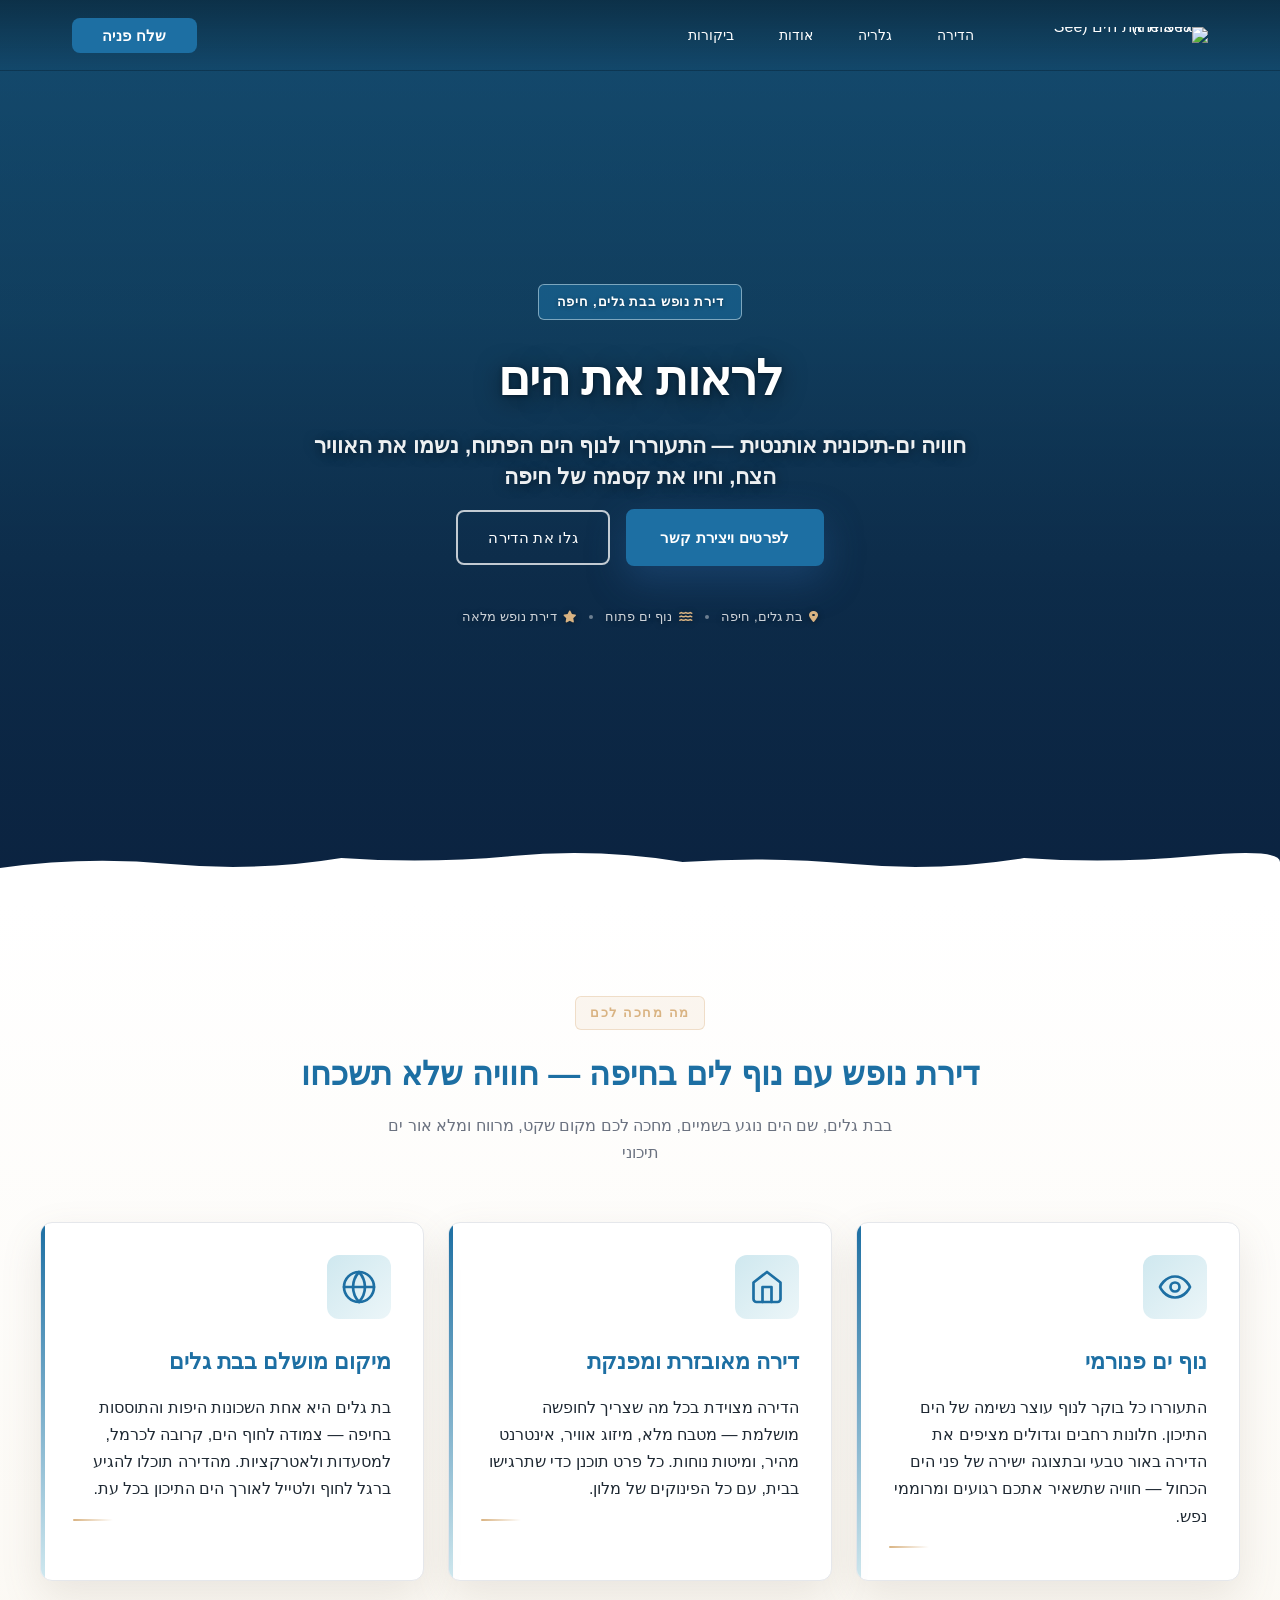
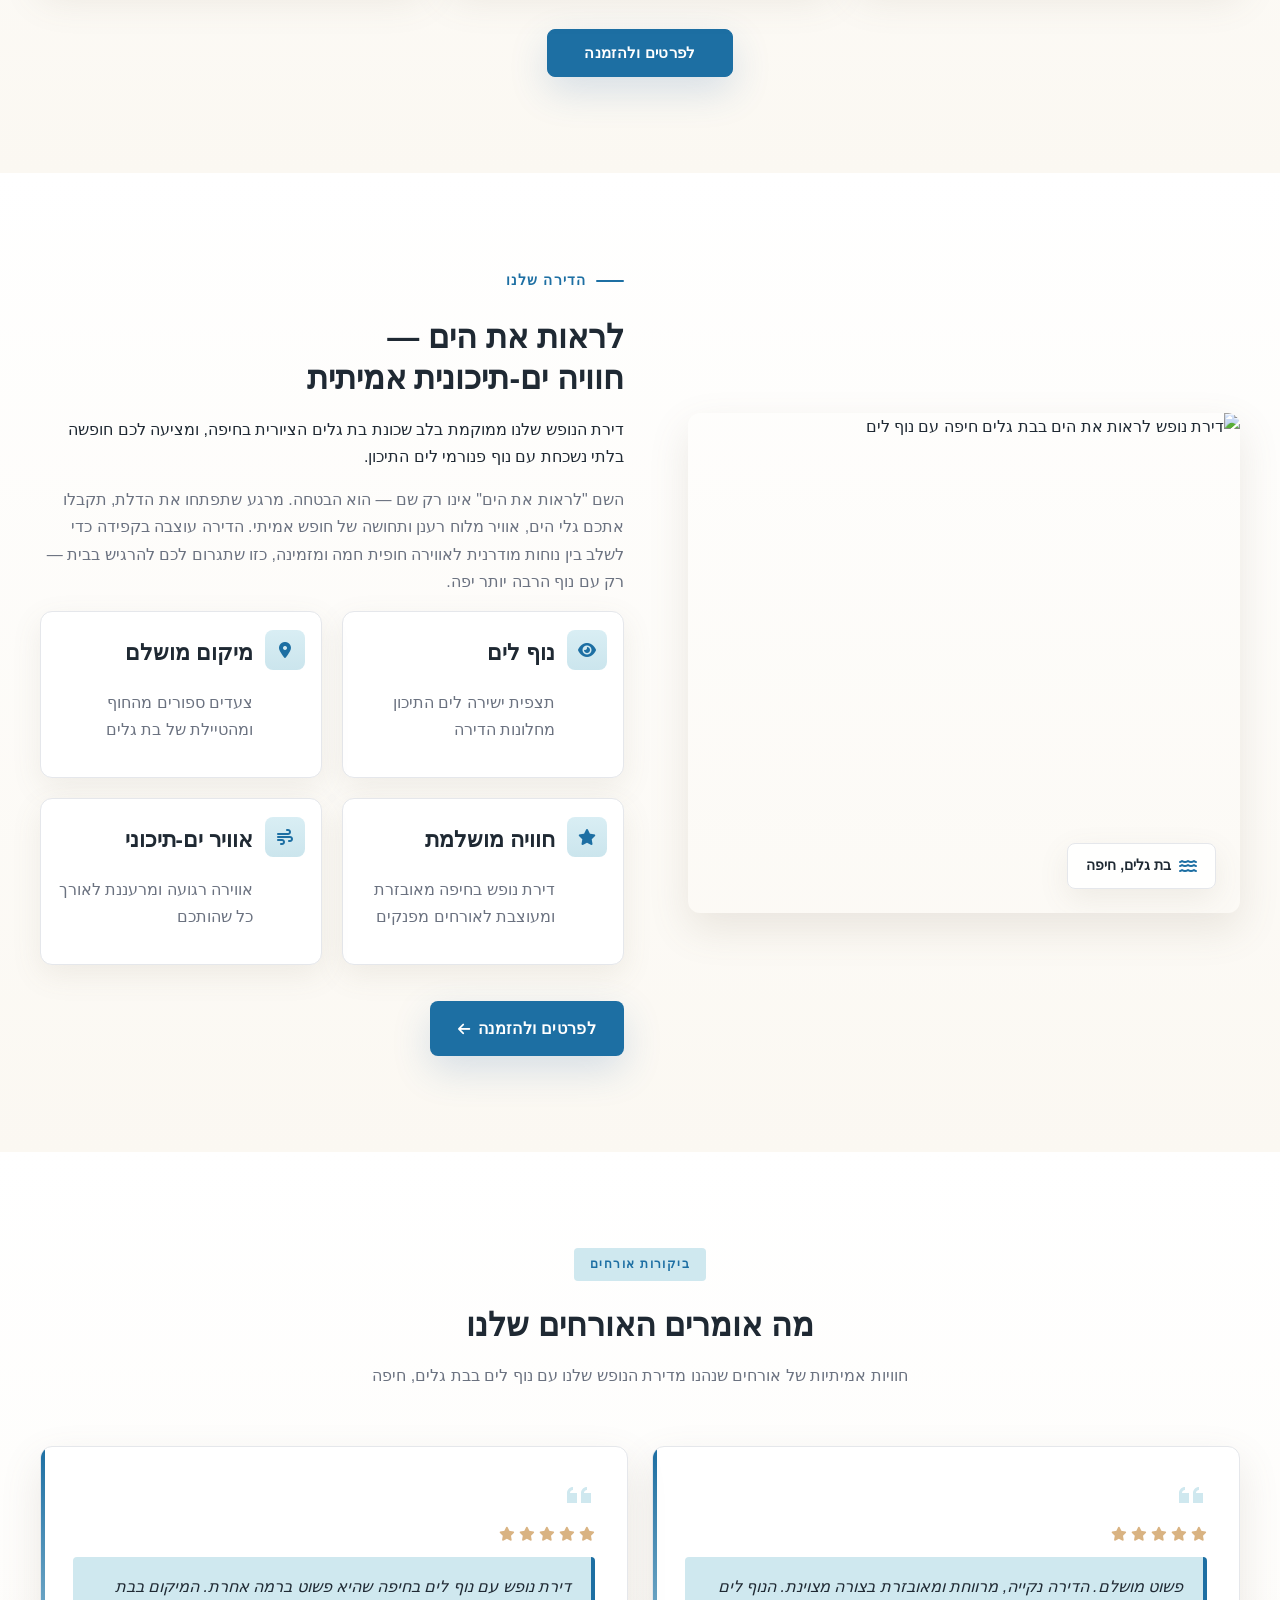
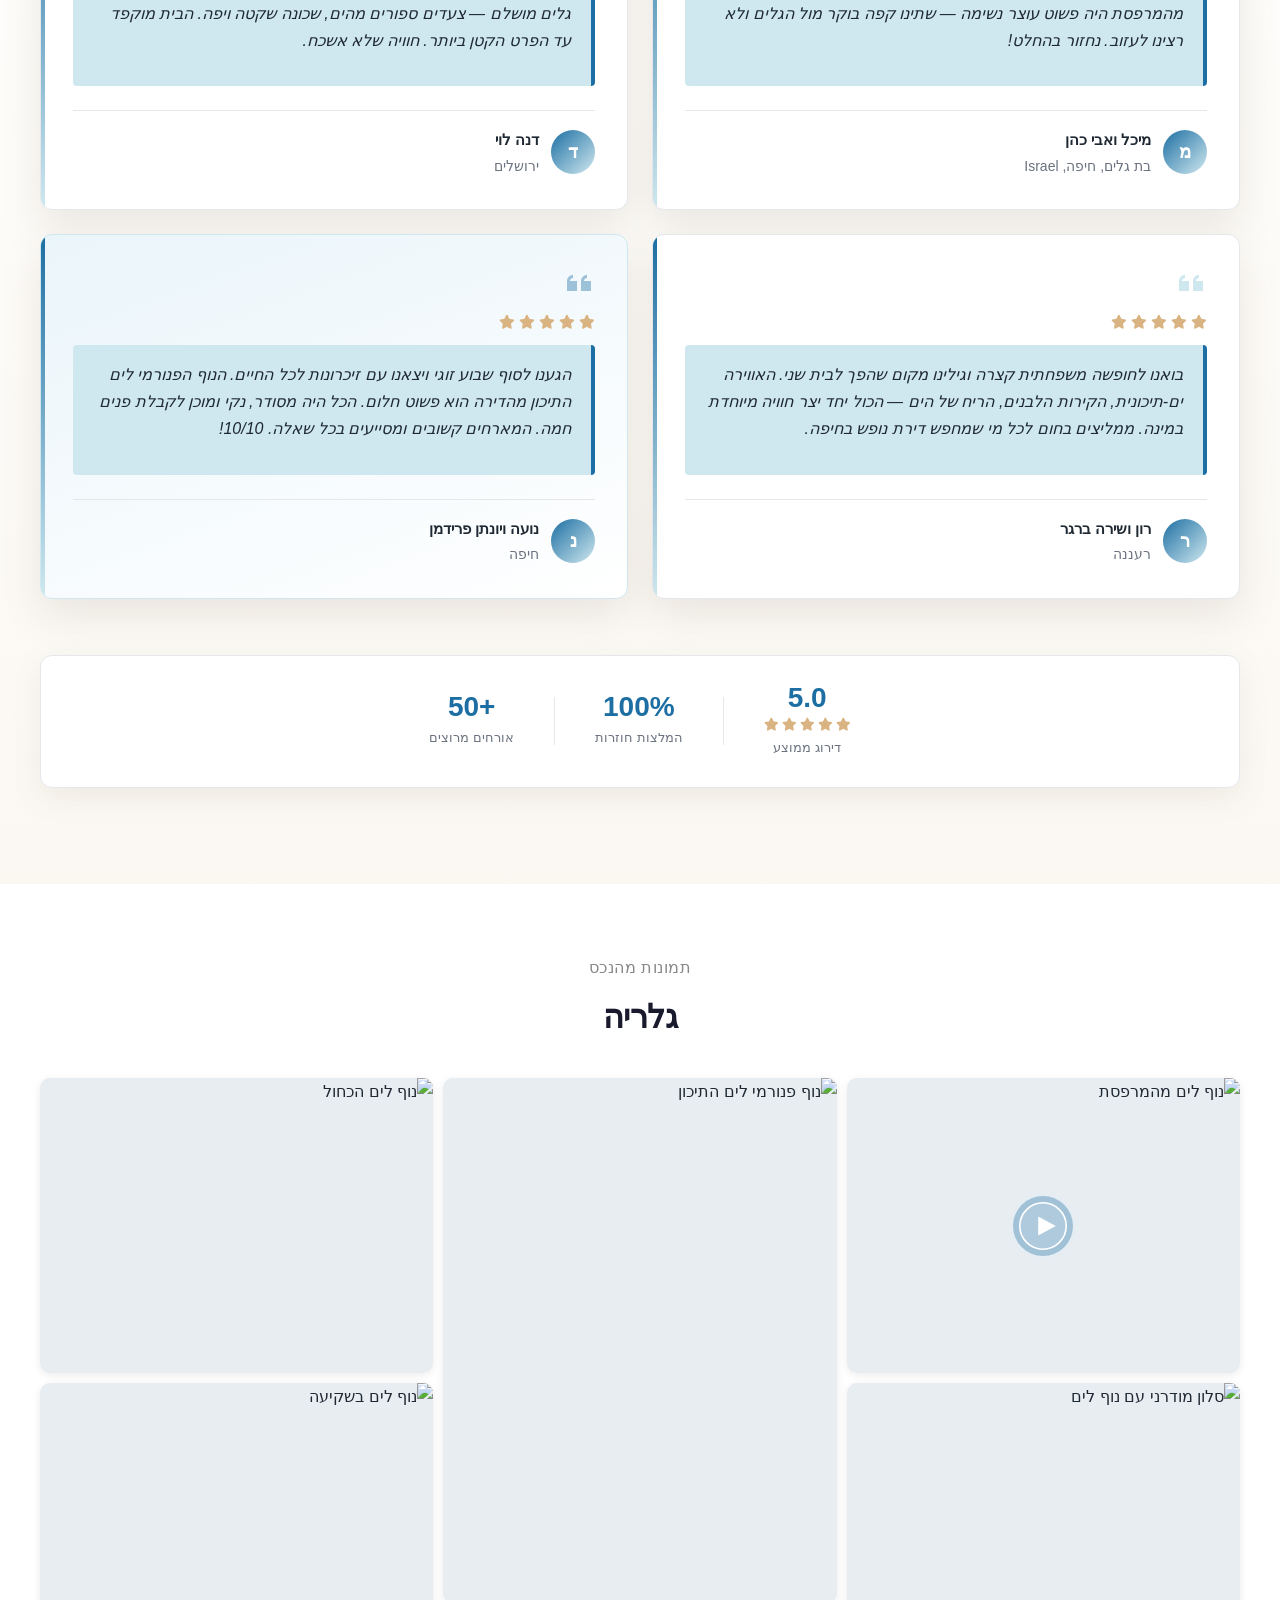
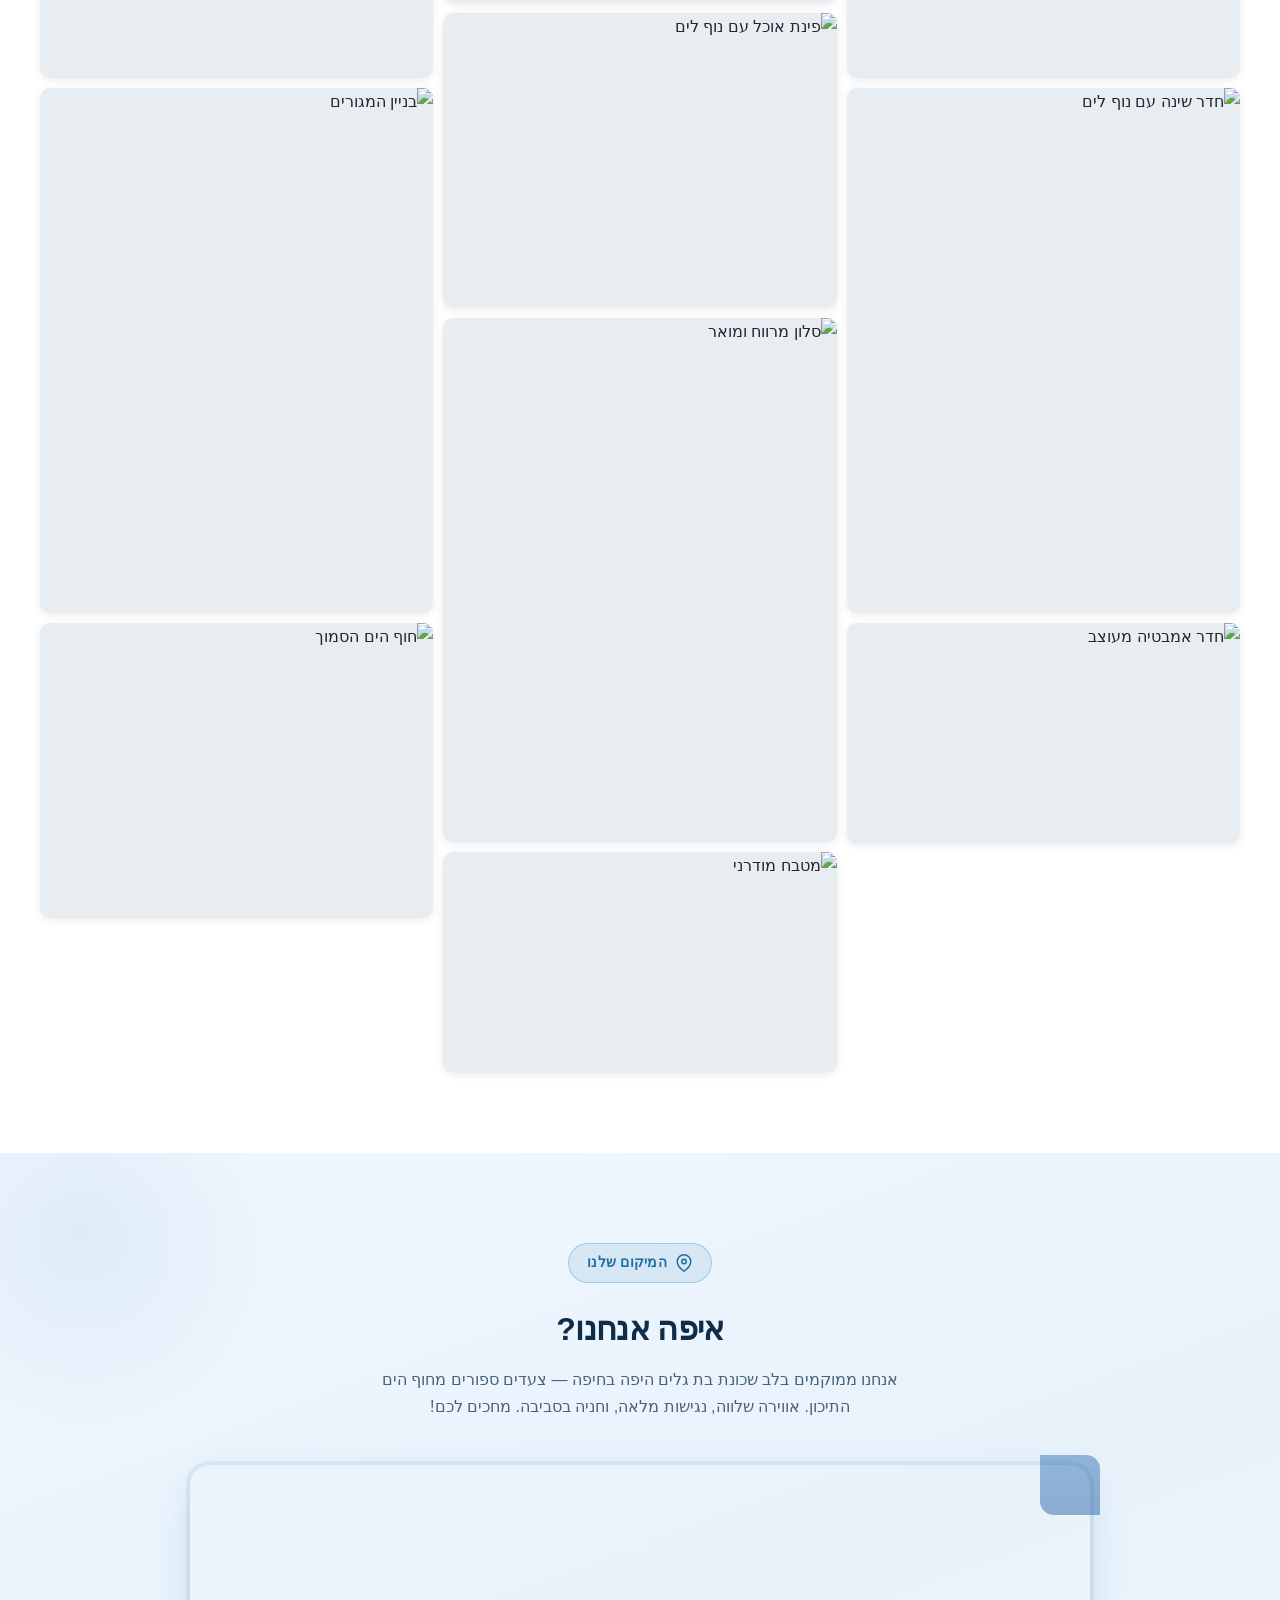
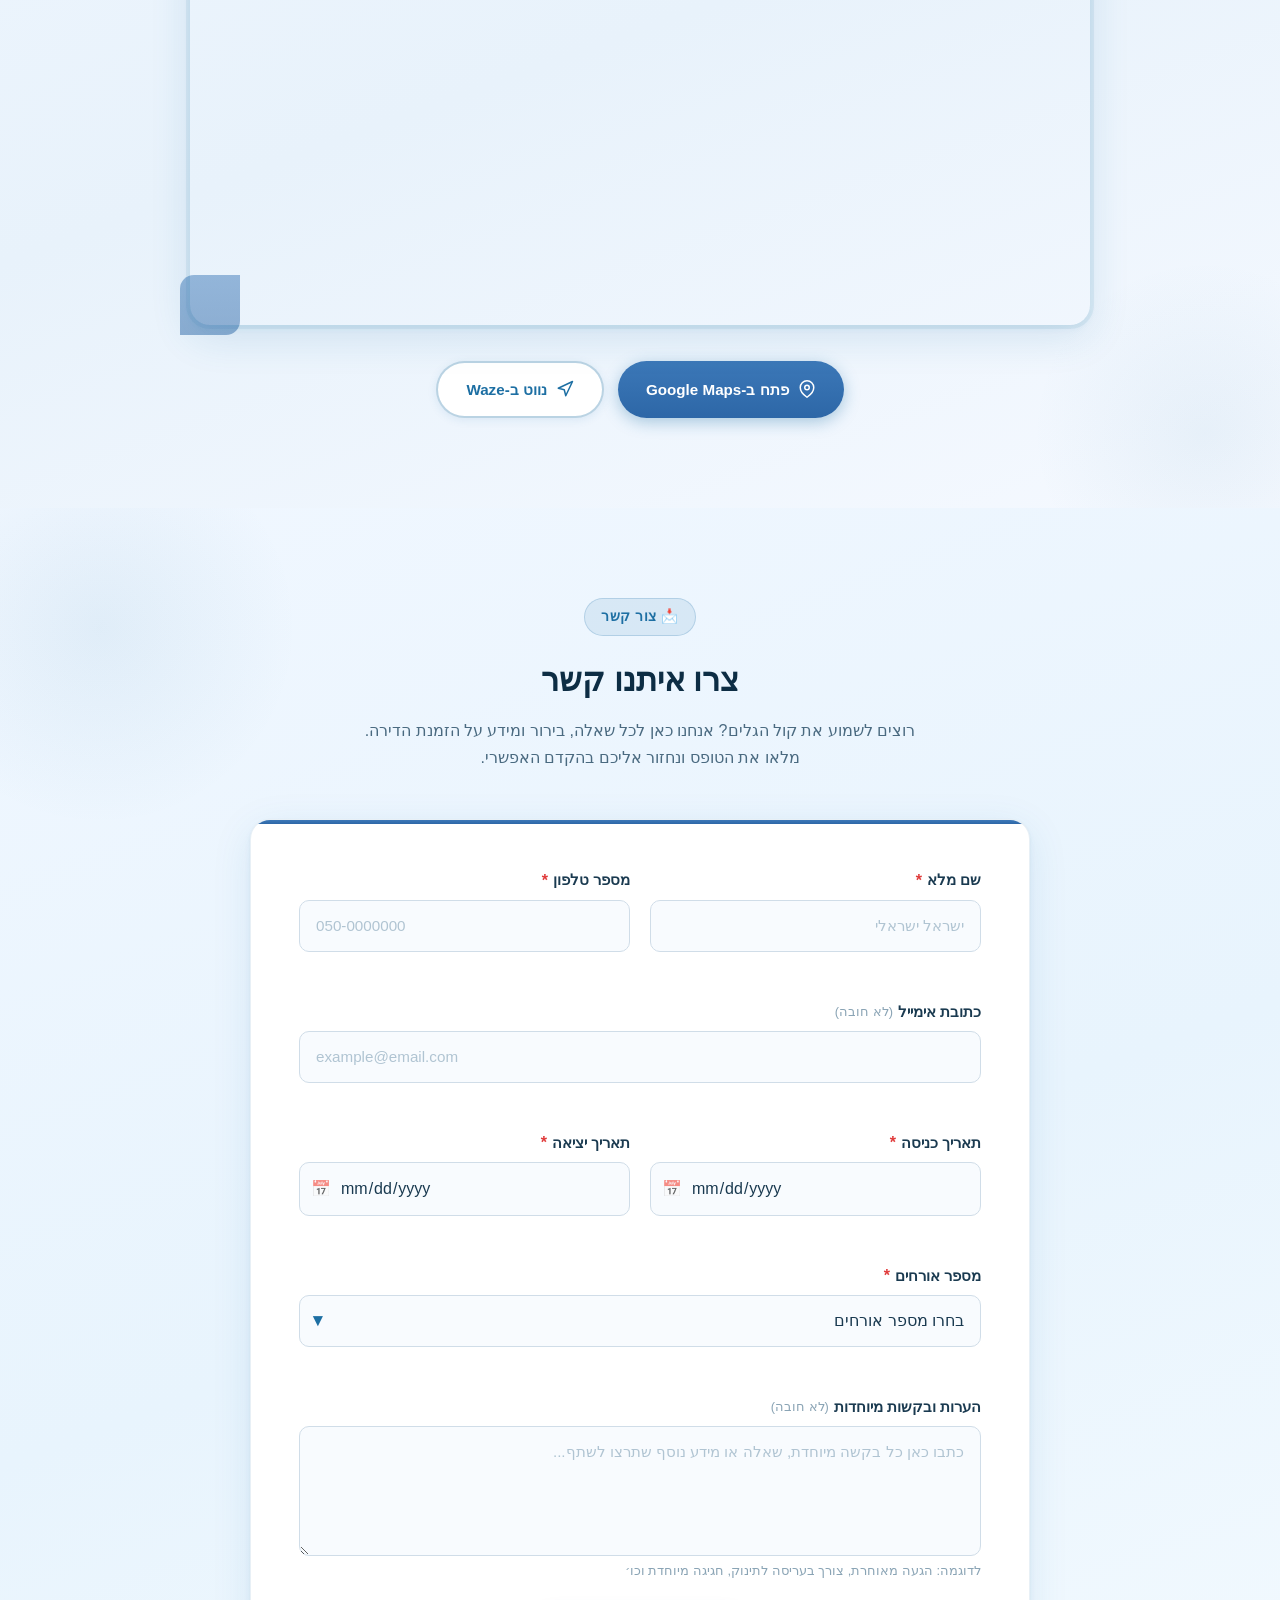
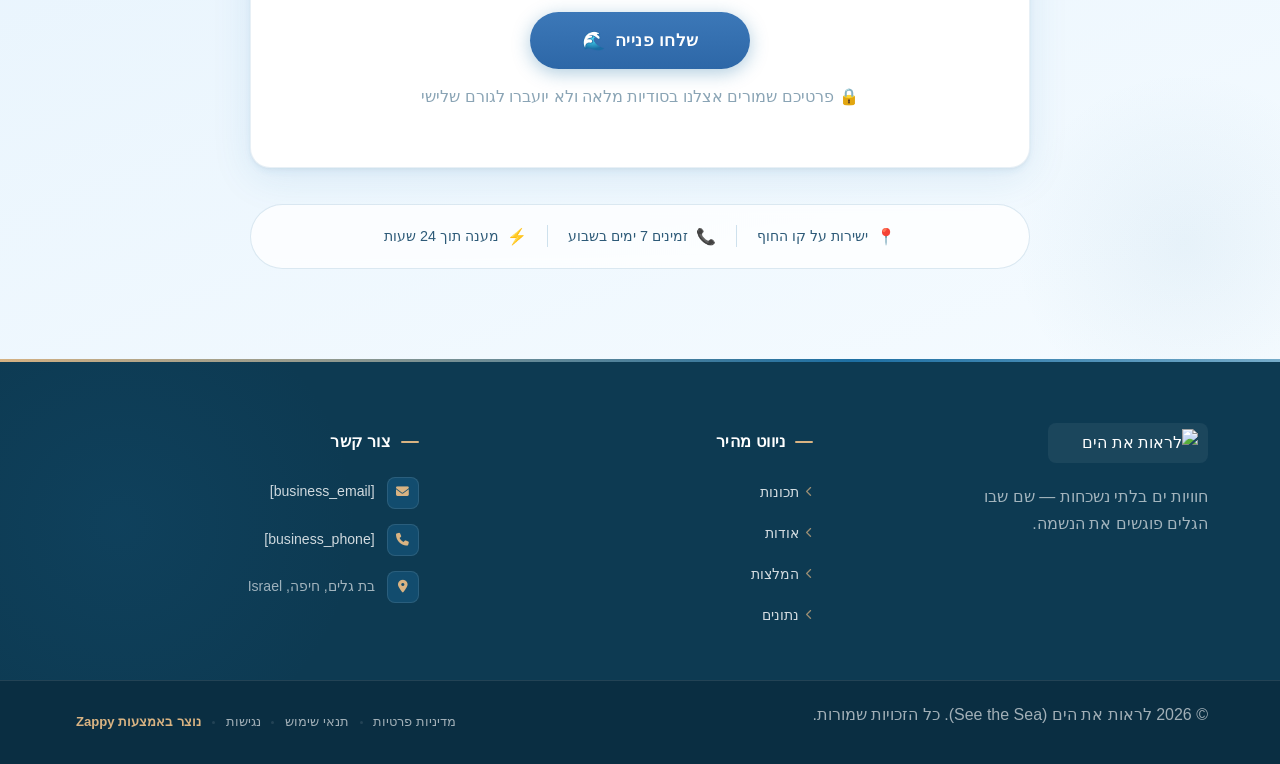
==== commit 7bf6e45d: "Background sync: Progressive GitHub Sync" ====
--- a/public/index.html
+++ b/public/index.html
@@ -1 +1 @@
-<!doctype html><html dir="rtl" lang="ar"><head><meta charset="UTF-8"><meta content="width=device-width,initial-scale=1" name="viewport"><meta content="index, follow" name="robots"><title>דירת נופש — לראות את הים (See the Sea)</title><meta content="A vacation apartment called &#39;See the Sea&#39; (לראות את הים) located in Bat Galim, Haifa, Israel. The name evokes a strong connection to the sea and ocean views, su" name="description"><meta content="דירת נופש, דירת נופש בחיפה, דירת נופש עם נוף לים בחיפה, השכרת דירה לתיירים חיפה" name="keywords"><link href="/assets/favicon.ico" rel="icon" type="image/x-icon"><link href="/assets/favicon-16x16.png" rel="icon" type="image/png" sizes="16x16"><link href="/assets/favicon-32x32.png" rel="icon" type="image/png" sizes="32x32"><link href="/assets/favicon-48x48.png" rel="icon" type="image/png" sizes="48x48"><link href="/assets/favicon-192x192.png" rel="icon" type="image/png" sizes="192x192"><link href="/assets/favicon-512x512.png" rel="icon" type="image/png" sizes="512x512"><link href="/assets/apple-touch-icon.png" rel="apple-touch-icon"><script>!function(){"use strict";var t="cc6ff3ca-a323-410b-950f-6523fea74d57",e="https://api.zappy5.com/api/analytics/track",a=18e5,n=2592e6,o=!0,i=!0,r=!0;var s=function(){var e="zappy_visitor_"+t,a=null;try{if(a=localStorage.getItem(e)){var o=JSON.parse(a),i=Date.now();if(i-o.created<n)return o.lastSeen=i,localStorage.setItem(e,JSON.stringify(o)),o.id}}catch(t){console.warn("Zappy Analytics: LocalStorage not available")}var r="zv_"+Date.now()+"_"+Math.random().toString(36).substr(2,9);try{localStorage.setItem(e,JSON.stringify({id:r,created:Date.now(),lastSeen:Date.now()}))}catch(t){}return r}(),c=function(){var e="zappy_session_"+t,n=null;try{if(n=sessionStorage.getItem(e)){var o=JSON.parse(n),i=Date.now();if(i-o.timestamp<a)return o.timestamp=i,sessionStorage.setItem(e,JSON.stringify(o)),o.id}}catch(t){console.warn("Zappy Analytics: SessionStorage not available")}var r="zs_"+Date.now()+"_"+Math.random().toString(36).substr(2,9);try{sessionStorage.setItem(e,JSON.stringify({id:r,timestamp:Date.now()}))}catch(t){}return r}();function l(a,n){n=n||{};var o={website_id:t,event_type:a,page_path:window.location.pathname,referrer:document.referrer||"direct",visitor_id:s,session_id:c,metadata:n};if(navigator.sendBeacon){var i=new Blob([JSON.stringify(o)],{type:"application/json"});navigator.sendBeacon(e,i)}else fetch(e,{method:"POST",headers:{"Content-Type":"application/json"},body:JSON.stringify(o),keepalive:!0}).catch(function(t){console.warn("Zappy Analytics: Failed to track event",t)})}o&&l("pageview",{title:document.title,url:window.location.href}),i&&document.addEventListener("click",function(t){var e=t.target;if("BUTTON"===e.tagName||e.closest("button")){var a="BUTTON"===e.tagName?e:e.closest("button");l("click",{element:"button",text:a.textContent.trim().substring(0,100),id:a.id||null,class:a.className||null})}else if("A"===e.tagName||e.closest("a")){var n="A"===e.tagName?e:e.closest("a");l("navigation",{element:"link",text:n.textContent.trim().substring(0,100),href:n.href,external:n.hostname!==window.location.hostname})}},!0),r&&document.addEventListener("submit",function(t){var e=t.target;l("form_submit",{form_id:e.id||null,form_name:e.name||null,form_action:e.action||null,form_method:e.method||"GET"})},!0);var d=Date.now();window.addEventListener("beforeunload",function(){l("page_unload",{time_on_page:Math.floor((Date.now()-d)/1e3),page_path:window.location.pathname})}),window.zappyAnalytics={track:l,getVisitorId:function(){return s},getSessionId:function(){return c}}}()</script><meta content="דירת נופש — לראות את הים (See the Sea)" property="og:title"><meta content="A vacation apartment called &#39;See the Sea&#39; (לראות את הים) located in Bat Galim, Haifa, Israel. The name evokes a strong connection to the sea and ocean views, su" property="og:description"><meta content="summary_large_image" name="twitter:card"><meta content="דירת נופש — לראות את הים (See the Sea)" name="twitter:title"><meta content="A vacation apartment called &#39;See the Sea&#39; (לראות את הים) located in Bat Galim, Haifa, Israel. The name evokes a strong connection to the sea and ocean views, su" name="twitter:description"><link href="/styles.css" rel="stylesheet"><link href="https://cdnjs.cloudflare.com/ajax/libs/font-awesome/6.4.0/css/all.min.css" rel="stylesheet" crossorigin="anonymous" integrity="sha512-iecdLmaskl7CVkqkXNQ/ZH/XLlvWZOJyj7Yy7tcenmpD1ypASozpmT/E0iPtmFIB46ZmdtAc9eNBvH0H/ZpiBw==" referrerpolicy="no-referrer"/><style id="zappy-dropdown-submenu-styles">#navMenu li:has(.sub-menu),.nav-menu li:has(.sub-menu),.navbar li:has(.sub-menu),nav li:has(.sub-menu){position:relative}#navMenu .sub-menu,.nav-menu .sub-menu,.navbar .sub-menu,nav .sub-menu{display:block!important;position:absolute!important;top:100%;left:0;min-width:220px;background:#fff;border-radius:8px;box-shadow:0 8px 25px rgba(0,0,0,.15);padding:8px 0;opacity:0;visibility:hidden;transform:translateY(10px);transition:all .3s ease;z-index:1000;list-style:none;pointer-events:none}#navMenu li:hover>.sub-menu,.nav-menu li:hover>.sub-menu,.navbar li:hover>.sub-menu,nav li:hover>.sub-menu{opacity:1!important;visibility:visible!important;transform:translateY(0)!important;pointer-events:auto!important}.sub-menu li{list-style:none;margin:0;padding:0}.sub-menu a{display:block!important;padding:10px 16px!important;color:var(--text-dark,#333)!important;font-weight:500;text-decoration:none;white-space:nowrap;transition:background-color .2s}.sub-menu .zappy-nav-child>a{padding-left:28px!important;font-size:.9em!important;opacity:.85!important}[dir=rtl] .sub-menu .zappy-nav-child>a,html[lang=ar] .sub-menu .zappy-nav-child>a,html[lang=he] .sub-menu .zappy-nav-child>a{padding-left:10px!important;padding-right:28px!important}.sub-menu .zappy-nav-parent>a{font-weight:600!important}.sub-menu a:hover{background-color:#f5f5f5}[dir=rtl] .nav-menu .sub-menu,[dir=rtl] .navbar .sub-menu,[dir=rtl] nav .sub-menu,html[lang=ar] .nav-menu .sub-menu,html[lang=ar] .navbar .sub-menu,html[lang=ar] nav .sub-menu,html[lang=he] .nav-menu .sub-menu,html[lang=he] .navbar .sub-menu,html[lang=he] nav .sub-menu{left:auto!important;right:0!important}.sub-menu:empty,.sub-menu:not(:has(li)):not(:has(> a)),.sub-menu:not(:has(li:not(.zappy-hidden-menu-item))):not(:has(> a)){display:none!important;opacity:0!important;visibility:hidden!important;pointer-events:none!important}li:has(.menu-group-title):hover>.sub-menu{opacity:1!important;visibility:visible!important;transform:translateY(0)!important;pointer-events:auto!important}#navMenu>li>.menu-group-title,.nav-menu>li>.menu-group-title{display:inline-block;padding:.5rem 1rem;cursor:default;user-select:none}@media (max-width:768px){#navMenu .sub-menu,.nav-menu .sub-menu,.navbar .sub-menu,nav .sub-menu{position:static!important;transform:none!important;box-shadow:none!important;background:0 0!important;max-height:0;overflow:hidden;opacity:0;visibility:hidden;transition:max-height .3s ease,opacity .3s ease;padding:0!important;border-radius:0!important}.sub-menu.mobile-expanded{max-height:60vh!important;overflow-y:auto!important;opacity:1!important;visibility:visible!important;padding:8px 0 8px 16px!important}[dir=rtl] .sub-menu.mobile-expanded,html[lang=he] .sub-menu.mobile-expanded{padding:8px 16px 8px 0!important}#navMenu li:hover>.sub-menu,.nav-menu li:hover>.sub-menu,.navbar li:hover>.sub-menu,nav li:hover>.sub-menu{opacity:0;visibility:hidden;pointer-events:none}#navMenu li>.sub-menu.mobile-expanded,.nav-menu li>.sub-menu.mobile-expanded,.navbar li>.sub-menu.mobile-expanded,nav li>.sub-menu.mobile-expanded{opacity:1!important;visibility:visible!important;pointer-events:auto!important}#navMenu li:has(.sub-menu),.nav-menu li:has(.sub-menu),.navbar li:has(.sub-menu),nav li:has(.sub-menu){display:flex!important;flex-wrap:wrap!important;align-items:center!important;position:relative!important;min-height:44px!important}#navMenu li:has(.sub-menu)>a,.nav-menu li:has(.sub-menu)>a,.navbar li:has(.sub-menu)>a,nav li:has(.sub-menu)>a{flex:1!important;min-width:0!important}#navMenu li:has(.sub-menu)>.menu-group-title,.nav-menu li:has(.sub-menu)>.menu-group-title,.navbar li:has(.sub-menu)>.menu-group-title,nav li:has(.sub-menu)>.menu-group-title{flex:1!important;min-width:0!important;padding:0!important;line-height:inherit!important}#navMenu li:has(.sub-menu)>.sub-menu,.nav-menu li:has(.sub-menu)>.sub-menu,.navbar li:has(.sub-menu)>.sub-menu,nav li:has(.sub-menu)>.sub-menu{flex-basis:100%!important;width:100%!important}#navMenu li:has(.sub-menu)>a [class*=arrow],#navMenu li:has(.sub-menu)>a [class*=chevron],.nav-menu li:has(.sub-menu)>a .fa-angle-down,.nav-menu li:has(.sub-menu)>a .fa-chevron-down,.nav-menu li:has(.sub-menu)>a [class*=arrow],.nav-menu li:has(.sub-menu)>a [class*=chevron],nav li:has(.sub-menu)>a [class*=arrow],nav li:has(.sub-menu)>a [class*=chevron]{display:none!important;visibility:hidden!important}.mobile-submenu-toggle{display:flex!important;align-items:center!important;justify-content:center!important;width:44px!important;height:auto!important;background:0 0!important;border:none!important;cursor:pointer!important;color:var(--text-dark)!important;position:static!important;flex-shrink:0!important;align-self:stretch!important;z-index:2!important;padding:0!important;margin:0!important}.mobile-submenu-toggle::after{content:''!important;width:0!important;height:0!important;border-left:6px solid transparent!important;border-right:6px solid transparent!important;border-top:7px solid currentColor!important;transition:transform .3s ease!important}.mobile-submenu-toggle.expanded::after{transform:rotate(180deg)!important}.sub-menu a{padding:10px 0!important;display:block!important;color:var(--text-dark)!important}.sub-menu .zappy-nav-child>a{padding-left:28px!important;font-size:.9em!important;opacity:.85!important}[dir=rtl] .sub-menu .zappy-nav-child>a,html[lang=ar] .sub-menu .zappy-nav-child>a,html[lang=he] .sub-menu .zappy-nav-child>a{padding-left:0!important;padding-right:28px!important}.sub-menu .zappy-nav-parent>a{font-weight:600!important}#navMenu.active,.nav-menu.active{max-width:100vw!important;overflow-x:hidden!important;box-sizing:border-box!important}.navbar .sub-menu li a,.zappy-products-dropdown .sub-menu a,nav.navbar .sub-menu li a{color:var(--text-dark)!important}}@media (min-width:769px){.mobile-submenu-toggle{display:none!important}}</style><style id="mobile-lang-menu-deployed-css">@media (max-width:768px){.lang-switcher,.nav-container .lang-switcher,.nav-cta-container .lang-switcher,.nav-ecommerce-icons .lang-switcher,.nav-icons-left .lang-switcher,.navbar .lang-switcher,.navbar .nav-cta-container .lang-switcher{display:none!important}.mobile-lang-menu{width:100%;border-top:1px solid rgba(128,128,128,.2);padding:8px 0 0 0;margin-top:8px}.mobile-lang-toggle{display:flex!important;align-items:center;justify-content:space-between;width:100%;padding:12px 16px;background:0 0;border:none;cursor:pointer;font-size:15px;color:inherit;font-family:inherit}.mobile-lang-toggle::after{content:'';display:inline-block;width:8px;height:8px;border-right:2px solid currentColor;border-bottom:2px solid currentColor;transform:rotate(45deg);transition:transform .3s ease;margin-left:8px}.mobile-lang-toggle.expanded::after{transform:rotate(-135deg)}.mobile-lang-options{max-height:0;overflow:hidden;transition:max-height .3s ease}.mobile-lang-options.expanded{max-height:300px}.mobile-lang-option{display:flex!important;align-items:center;gap:10px;padding:10px 24px;text-decoration:none;color:inherit;font-size:14px;font-family:inherit}.mobile-lang-option:hover{background:rgba(128,128,128,.1)}.mobile-lang-option.active{font-weight:600;opacity:.7;pointer-events:none}.mobile-lang-option img{width:20px;height:20px;border-radius:50%}}@media (min-width:769px){.mobile-lang-menu{display:none!important}}</style><style id="zappy-widget-visibility">#mic-access-tool-box,#mic-access-tool-general-button,#mic-init-access-tool #mic-access-tool-box,#mic-init-access-tool #mic-access-tool-general-button,#mic-init-access-tool .mic-access-tool-general-button,._access-icon,._access-menu,.mic-access-tool-box,.mic-access-tool-general-button,div[id*=mic-access-tool-box]{display:none!important;visibility:hidden!important;opacity:0!important;pointer-events:none!important}</style></head><body><nav class="navbar" dir="rtl"><button class="mobile-toggle" aria-label="Menu" id="mobileToggle"><svg viewBox="0 0 24 24" fill="none" height="24" width="24" class="hamburger-icon"><path d="M3 12h18M3 6h18M3 18h18" stroke="currentColor" stroke-linecap="round" stroke-width="2"></path></svg><svg viewBox="0 0 24 24" fill="none" height="24" width="24" class="close-icon" style="display:none"><path d="M18 6L6 18M6 6l12 12" stroke="currentColor" stroke-linecap="round" stroke-width="2"></path></svg></button><button class="phone-header-btn" aria-label="Call" data-phone="[business_phone]"><svg viewBox="0 0 24 24" fill="currentColor" height="20" width="20"><path d="M22 16.92v3a2 2 0 0 1-2.18 2 19.79 19.79 0 0 1-8.63-3.07 19.5 19.5 0 0 1-6-6 19.79 19.79 0 0 1-3.07-8.67A2 2 0 0 1 4.11 2h3a2 2 0 0 1 2 1.72 12.84 12.84 0 0 0 .7 2.81 2 2 0 0 1-.45 2.11L8.09 9.91a16 16 0 0 0 6 6l1.27-1.27a2 2 0 0 1 2.11-.45 12.84 12.84 0 0 0 2.81.7A2 2 0 0 1 22 16.92z"></path></svg></button><div class="nav-container"><div class="nav-right-group"><div class="nav-brand"><a href="/" class="logo-link"><img alt="לראות את הים (See the Sea)" src="/assets/business-logo.webp" class="logo"></a></div><ul class="nav-menu" id="navMenu"><li><a href="#features">הדירה</a></li><li><a href="#zappy-section-4">גלריה</a></li><li><a href="#about">אודות</a></li><li><a href="#testimonials">ביקורות</a></li></ul></div><div class="nav-cta-container"></div></div></nav><script>window.addEventListener("load",function(){const e=document.querySelector(".navbar, nav, header");if(!e)return void console.log("[Navbar] Navbar element not found");let t=document.getElementById("mobileToggle")||document.querySelector(".mobile-toggle")||document.querySelector(".hamburger")||document.querySelector(".hamburger-menu")||document.querySelector(".menu-toggle")||document.querySelector(".burger-menu")||document.querySelector('[aria-label="Menu"]')||document.querySelector('[aria-label="תפריט"]');const o=document.querySelector(".phone-header-btn"),n=window.getComputedStyle(e);let r=n.backgroundColor;if(console.log("[Navbar] Initial navbar background:",r),"transparent"===r||"rgba(0, 0, 0, 0)"===r||r.startsWith("rgba")&&r.includes(", 0)")){const e=n.backgroundImage;if(e&&"none"!==e)console.log("[Navbar] Navbar has background image/gradient, using dark text"),r="rgb(240, 240, 240)";else{const e=window.getComputedStyle(document.body).backgroundColor;console.log("[Navbar] Navbar transparent, using body background:",e),r=e}}const i=r.match(/\d+/g);if(i&&i.length>=3){const e=(.299*parseInt(i[0])+.587*parseInt(i[1])+.114*parseInt(i[2]))/255;console.log("[Navbar] Mobile button colors preserved from Claude CSS (luminance:",e.toFixed(2)+")");const n=document.createElement("style");n.id="zappy-mobile-nav-fix";document.documentElement.lang;document.documentElement.dir,n.textContent='\n        /* Hide mobile buttons on desktop, show only on mobile */\n        @media (min-width: 769px) {\n          .mobile-toggle,\n          .phone-header-btn {\n            display: none !important;\n          }\n        }\n        \n        /* Show and position mobile buttons correctly on mobile */\n        @media (max-width: 768px) {\n          .mobile-toggle,\n          .phone-header-btn {\n            position: absolute !important;\n            top: 50% !important;\n            transform: translateY(-50%) !important;\n            z-index: 1001 !important;\n            display: flex !important;\n            align-items: center !important;\n            justify-content: center !important;\n            width: 36px !important;\n            height: 36px !important;\n            border-radius: 50% !important;\n            border: none !important;\n            cursor: pointer !important;\n            padding: 6px !important;\n            background: none !important;\n            color: var(--nav-text, var(--text-dark)) !important;\n          }\n          \n          /* LTR positioning (default): hamburger LEFT, phone RIGHT */\n          html:not([dir="rtl"]):not([lang="he"]):not([lang="ar"]) .mobile-toggle,\n          html[dir="ltr"] .mobile-toggle {\n            left: 12px !important;\n            right: auto !important;\n          }\n          html:not([dir="rtl"]):not([lang="he"]):not([lang="ar"]) .phone-header-btn,\n          html[dir="ltr"] .phone-header-btn {\n            right: 12px !important;\n            left: auto !important;\n          }\n          \n          /* RTL positioning: hamburger RIGHT, phone LEFT */\n          html[dir="rtl"] .mobile-toggle,\n          html[lang="he"] .mobile-toggle,\n          html[lang="ar"] .mobile-toggle {\n            right: 12px !important;\n            left: auto !important;\n          }\n          html[dir="rtl"] .phone-header-btn,\n          html[lang="he"] .phone-header-btn,\n          html[lang="ar"] .phone-header-btn {\n            left: 12px !important;\n            right: auto !important;\n          }\n          \n          /* CRITICAL: Ensure nav-container has min-height on mobile */\n          /* All children are positioned absolutely/fixed on mobile, so height:auto collapses to 0 */\n          .nav-container {\n            min-height: 70px !important;\n            position: relative !important;\n          }\n          \n          /* Ensure SVG icons are properly sized and inherit color */\n          .mobile-toggle svg,\n          .phone-header-btn svg {\n            width: 24px !important;\n            height: 24px !important;\n            /* Don\'t force display - let JavaScript control hamburger/close toggle */\n          }\n          \n          /* Reset nav-cta-container on mobile - remove desktop box-shadow/padding */\n          /* that creates a visible ghost box when CTA button is hidden */\n          .nav-cta-container {\n            box-shadow: none !important;\n            padding: 0 !important;\n          }\n          \n          /* Hide nav-cta-container entirely on mobile when there\'s no lang-switcher */\n          /* (only the CTA button is inside, and it\'s hidden on mobile) */\n          .nav-cta-container:not(:has(.lang-switcher)) {\n            display: none !important;\n          }\n          \n          /* CRITICAL: Prevent hero image fade gradient from bleeding over headline text */\n          /* The .image-fade-gradient has bottom: -30px (extends below parent) */\n          /* On mobile stacked layout, this overlaps the h1 text below the image */\n          .hero-image-column {\n            overflow: hidden !important;\n          }\n          .image-fade-gradient {\n            bottom: 0 !important;\n          }\n          \n          /* Hide desktop language switcher on mobile - hamburger menu handles it */\n          /* High specificity to override stored CSS */\n          .lang-switcher,\n          .nav-cta-container .lang-switcher,\n          .nav-container .lang-switcher,\n          .navbar .lang-switcher,\n          .navbar .nav-cta-container .lang-switcher {\n            display: none !important;\n          }\n        }\n      ';const r=document.getElementById("zappy-mobile-nav-fix");r&&r.remove(),document.head.appendChild(n),console.log("[Navbar] Critical CSS injected for mobile nav positioning");const l=window.innerWidth<=768;if(t){const e=t.querySelector(".hamburger-icon"),o=t.querySelector(".close-icon");e&&(e.style.setProperty("width","24px","important"),e.style.setProperty("height","24px","important"),e.style.setProperty("display","block","important")),o&&(o.style.setProperty("width","24px","important"),o.style.setProperty("height","24px","important"),o.style.setProperty("display","none","important")),l?(t.style.setProperty("position","absolute","important"),t.style.setProperty("top","50%","important"),t.style.setProperty("transform","translateY(-50%)","important"),t.style.setProperty("z-index","1001","important"),t.style.removeProperty("left"),t.style.removeProperty("right"),console.log("[Navbar] Mobile toggle positioning applied (mobile viewport)")):(t.style.removeProperty("position"),t.style.removeProperty("top"),t.style.removeProperty("transform"),t.style.removeProperty("z-index"),t.style.removeProperty("left"),t.style.removeProperty("right"),console.log("[Navbar] Desktop viewport - cleared mobile toggle inline positioning"))}if(o){const e=o.querySelector("svg");e&&(e.style.width="24px",e.style.height="24px",e.setAttribute("width","24"),e.setAttribute("height","24")),l?(o.style.setProperty("position","absolute","important"),o.style.setProperty("top","50%","important"),o.style.setProperty("transform","translateY(-50%)","important"),o.style.setProperty("z-index","1001","important"),o.style.removeProperty("left"),o.style.removeProperty("right"),console.log("[Navbar] Phone button positioning applied (mobile viewport)")):(o.style.removeProperty("position"),o.style.removeProperty("top"),o.style.removeProperty("transform"),o.style.removeProperty("z-index"),o.style.removeProperty("left"),o.style.removeProperty("right"),console.log("[Navbar] Desktop viewport - cleared phone button inline positioning"))}}else console.log("[Navbar] Could not parse background color:",r);t=document.getElementById("mobileToggle")||document.querySelector(".mobile-toggle")||document.querySelector(".hamburger")||document.querySelector(".hamburger-menu")||document.querySelector(".menu-toggle")||document.querySelector(".burger-menu")||document.querySelector('[aria-label="Menu"]')||document.querySelector('[aria-label="תפריט"]');const l=document.getElementById("navMenu")||document.querySelector(".nav-menu")||document.querySelector(".nav-links")||document.querySelector("nav ul:not(.submenu)");if(!t||!l)return void console.log("[Navbar] Mobile toggle or menu not found:",{toggle:!!t,menu:!!l});l.id||(l.id="navMenu"),console.log("[Navbar] Initializing mobile menu...");const a=t.cloneNode(!0);t.parentNode.replaceChild(a,t),a.addEventListener("click",function(e){e.preventDefault(),e.stopPropagation();const t=this.querySelector(".hamburger-icon"),o=this.querySelector(".close-icon");l.classList.contains("active")?(l.classList.remove("active"),t&&t.style.setProperty("display","block","important"),o&&o.style.setProperty("display","none","important"),document.body.style.overflow="",console.log("[Navbar] Menu closed")):(l.classList.add("active"),t&&t.style.setProperty("display","none","important"),o&&o.style.setProperty("display","block","important"),document.body.style.overflow="hidden",console.log("[Navbar] Menu opened"))}),l.querySelectorAll("a").forEach(function(e){e.addEventListener("click",function(){if("#"===this.getAttribute("href"))return;const e=a.querySelector(".hamburger-icon"),t=a.querySelector(".close-icon");l.classList.remove("active"),e&&e.style.setProperty("display","block","important"),t&&t.style.setProperty("display","none","important"),document.body.style.overflow="",console.log("[Navbar] Menu closed (link clicked)")})});var s=l.querySelectorAll(".dropdown-toggle");s.forEach(function(e){e.addEventListener("click",function(e){e.preventDefault(),e.stopPropagation();var t=this.closest(".nav-dropdown");t&&(t.parentNode.querySelectorAll(".nav-dropdown.open").forEach(function(e){e!==t&&e.classList.remove("open")}),t.classList.toggle("open"),console.log("[Navbar] Dropdown toggled:",t.classList.contains("open")?"open":"closed"))})}),document.addEventListener("click",function(e){e.target.closest(".nav-dropdown")||document.querySelectorAll(".nav-dropdown.open").forEach(function(e){e.classList.remove("open")})}),console.log("[Navbar] Dropdown handlers initialized for "+s.length+" dropdowns"),o&&o.addEventListener("click",function(){const e=document.querySelectorAll('a[href^="tel:"]'),t=e.length>0?e[0].getAttribute("href").replace("tel:",""):"[business_phone]";window.location.href="tel:"+t,console.log("[Navbar] Phone button clicked")}),console.log("[Navbar] Mobile menu initialized successfully");const p=function(){const e=document.querySelector(".whatsapp-float");e&&(window.innerWidth>=769?(e.style.setProperty("display","none","important"),e.style.setProperty("visibility","hidden","important"),e.style.setProperty("opacity","0","important"),e.style.setProperty("pointer-events","none","important"),console.log("[WhatsApp] Button hidden on desktop")):(e.style.removeProperty("display"),e.style.removeProperty("visibility"),e.style.removeProperty("opacity"),e.style.removeProperty("pointer-events"),console.log("[WhatsApp] Button visible on mobile")))};let c;p(),window.addEventListener("resize",function(){clearTimeout(c),c=setTimeout(p,100)})})</script><main><section class="index-hero-section" id="hero" dir="rtl" data-layout-spec="בית-hero" data-hero-type="fullscreen-scrim" style=";position:relative;overflow:hidden"><div class="hero-video-background"><div class="hero-video-overlay"></div><video autoplay="" class="hero-video" loop="" muted="" playsinline=""><source src="/assets/hero-video-clip-daylight-1776262300787.mp4" type="video/mp4">Your browser does not support the video tag.</video><img alt="Hero background" src="/assets/site-index-hero-image-1.webp" class="hero-video-fallback" loading="lazy"></div><div class="index-hero-bg"><img alt="נוף ים תיכוני מרהיב מבת גלים, חיפה" src="/assets/site-index-hero-image-1.webp" class="hero-original-image-hidden index-hero-img" data-context="Stunning full-bleed aerial view of the Mediterranean Sea from Bat Galim neighborhood in Haifa, Israel. Crystal-clear turquoise and deep blue water stretching to the horizon, with the Haifa coastline visible below. Warm golden late-afternoon sunlight reflecting off the water surface. The scene conveys open sea views, breezy coastal atmosphere, and Mediterranean beauty. Photorealistic, high-resolution, cinematic quality." data-hero-bg="true" data-placeholder="index-hero-image-1" height="700" style=";display:none !important" width="1200"></div><div class="index-hero-scrim" aria-hidden="true"></div><div class="index-hero-content"><div class="index-hero-badge">דירת נופש בבת גלים, חיפה</div><h1 class="index-hero-title">לראות את הים</h1><h3 class="index-hero-subtitle">חוויה ים-תיכונית אותנטית — התעוררו לנוף הים הפתוח, נשמו את האוויר הצח, וחיו את קסמה של חיפה</h3><div class="index-hero-ctas"><a href="#contact" class="index-hero-btn-primary">לפרטים ויצירת קשר</a><a href="#apartment" class="index-hero-btn-secondary">גלו את הדירה</a></div><div class="index-hero-meta"><span class="index-hero-meta-item"><i class="fa fa-map-marker-alt" aria-hidden="true"></i>בת גלים, חיפה</span><span class="index-hero-meta-divider" aria-hidden="true"></span><span class="index-hero-meta-item"><i class="fa fa-water" aria-hidden="true"></i>נוף ים פתוח</span><span class="index-hero-meta-divider" aria-hidden="true"></span><span class="index-hero-meta-item"><i class="fa-star fa" aria-hidden="true"></i>דירת נופש מלאה</span></div></div><div class="index-hero-divider-wrapper"><svg viewBox="0 0 1200 80" aria-hidden="true" xmlns="http://www.w3.org/2000/svg" data-no-icon-edit="true" preserveAspectRatio="none"><path d="M0,80 L0,48 Q80,36 160,44 T320,38 Q400,44 480,36 T640,42 Q720,36 800,44 T960,38 Q1040,44 1120,36 T1200,42 L1200,80 Z" fill="#FFFFFF"></path></svg></div></section><section class="index-features-section" id="features" dir="rtl" data-layout-spec="בית-features"><div class="index-features-container"><div class="index-features-header"><span class="index-features-label">מה מחכה לכם</span><h2 class="index-features-title">דירת נופש עם נוף לים בחיפה — חוויה שלא תשכחו</h2><p class="index-features-subtitle">בבת גלים, שם הים נוגע בשמיים, מחכה לכם מקום שקט, מרווח ומלא אור ים תיכוני</p></div><div class="index-features-grid"><article class="index-feature-card" id="zappy-section-2"><div class="index-feature-icon-wrap"><svg viewBox="0 0 24 24" fill="none" height="36" width="36" aria-hidden="true" xmlns="http://www.w3.org/2000/svg" data-element-type="icon" data-icon-type="svg" stroke="currentColor" stroke-linecap="round" stroke-linejoin="round" stroke-width="1.8"><path d="M2 12s3-7 10-7 10 7 10 7-3 7-10 7-10-7-10-7z"></path><circle cx="12" cy="12" r="3"></circle></svg></div><div class="index-feature-content"><h3 class="index-feature-title">נוף ים פנורמי</h3><p class="index-feature-desc">התעוררו כל בוקר לנוף עוצר נשימה של הים התיכון. חלונות רחבים וגדולים מציפים את הדירה באור טבעי ובתצוגה ישירה של פני הים הכחול — חוויה שתשאיר אתכם רגועים ומרוממי נפש.</p><div class="index-feature-accent-line"></div></div></article><article class="index-feature-card" id="zappy-section-3"><div class="index-feature-icon-wrap"><svg viewBox="0 0 24 24" fill="none" height="36" width="36" aria-hidden="true" xmlns="http://www.w3.org/2000/svg" data-element-type="icon" data-icon-type="svg" stroke="currentColor" stroke-linecap="round" stroke-linejoin="round" stroke-width="1.8"><path d="M3 9l9-7 9 7v11a2 2 0 0 1-2 2H5a2 2 0 0 1-2-2z"></path><polyline points="9 22 9 12 15 12 15 22"></polyline></svg></div><div class="index-feature-content"><h3 class="index-feature-title">דירה מאובזרת ומפנקת</h3><p class="index-feature-desc">הדירה מצוידת בכל מה שצריך לחופשה מושלמת — מטבח מלא, מיזוג אוויר, אינטרנט מהיר, ומיטות נוחות. כל פרט תוכנן כדי שתרגישו בבית, עם כל הפינוקים של מלון.</p><div class="index-feature-accent-line"></div></div></article><article class="index-feature-card" id="zappy-section-4"><div class="index-feature-icon-wrap"><svg viewBox="0 0 24 24" fill="none" height="36" width="36" aria-hidden="true" xmlns="http://www.w3.org/2000/svg" data-element-type="icon" data-icon-type="svg" stroke="currentColor" stroke-linecap="round" stroke-linejoin="round" stroke-width="1.8"><circle cx="12" cy="12" r="10"></circle><line x1="2" x2="22" y1="12" y2="12"></line><path d="M12 2a15.3 15.3 0 0 1 4 10 15.3 15.3 0 0 1-4 10 15.3 15.3 0 0 1-4-10 15.3 15.3 0 0 1 4-10z"></path></svg></div><div class="index-feature-content"><h3 class="index-feature-title">מיקום מושלם בבת גלים</h3><p class="index-feature-desc">בת גלים היא אחת השכונות היפות והתוססות בחיפה — צמודה לחוף הים, קרובה לכרמל, למסעדות ולאטרקציות. מהדירה תוכלו להגיע ברגל לחוף ולטייל לאורך הים התיכון בכל עת.</p><div class="index-feature-accent-line"></div></div></article></div><div class="index-features-cta-wrap"><a href="#contact" class="btn-primary index-features-cta">לפרטים ולהזמנה</a></div></div></section><section class="index-about-section" id="about" dir="rtl" data-layout-spec="בית-about"><div class="index-about-container"><div class="index-about-image-col"><div class="index-about-image-wrapper"><img alt="דירת נופש לראות את הים בבת גלים חיפה עם נוף לים" src="/assets/site-index-about-image-1.webp" data-context="A bright, airy vacation apartment interior in Bat Galim, Haifa, Israel. Large windows overlooking the Mediterranean Sea with blue water visible. White walls, warm wooden accents, comfortable coastal-style furniture in light blues and creams. Morning sunlight streaming in, sheer curtains gently billowing. Feels like a serene seaside retreat." data-placeholder="index-about-image-1" height="500" width="600"><div class="index-about-badge"><i class="fa-solid fa-water" aria-hidden="true"></i><span>בת גלים, חיפה</span></div></div></div><div class="index-about-text-col"><div class="index-about-label"><span class="index-about-label-line"></span><span>הדירה שלנו</span></div><h2 class="index-about-heading">לראות את הים —<br>חוויה ים-תיכונית אמיתית</h2><p class="index-about-lead">דירת הנופש שלנו ממוקמת בלב שכונת בת גלים הציורית בחיפה, ומציעה לכם חופשה בלתי נשכחת עם נוף פנורמי לים התיכון.</p><p class="index-about-body">השם "לראות את הים" אינו רק שם — הוא הבטחה. מרגע שתפתחו את הדלת, תקבלו אתכם גלי הים, אוויר מלוח רענן ותחושה של חופש אמיתי. הדירה עוצבה בקפידה כדי לשלב בין נוחות מודרנית לאווירה חופית חמה ומזמינה, כזו שתגרום לכם להרגיש בבית — רק עם נוף הרבה יותר יפה.</p><div class="index-about-features"><div class="index-about-feature-item"><div class="index-about-feature-icon"><i class="fa-solid fa-eye" aria-hidden="true" data-element-type="icon" data-icon-type="svg"></i></div><div class="index-about-feature-content"><h3>נוף לים</h3><p>תצפית ישירה לים התיכון מחלונות הדירה</p></div></div><div class="index-about-feature-item"><div class="index-about-feature-icon"><i class="fa-solid fa-location-dot" aria-hidden="true" data-element-type="icon" data-icon-type="svg"></i></div><div class="index-about-feature-content"><h3>מיקום מושלם</h3><p>צעדים ספורים מהחוף ומהטיילת של בת גלים</p></div></div><div class="index-about-feature-item"><div class="index-about-feature-icon"><i class="fa-star fa-solid" aria-hidden="true" data-element-type="icon" data-icon-type="svg"></i></div><div class="index-about-feature-content"><h3>חוויה מושלמת</h3><p>דירת נופש בחיפה מאובזרת ומעוצבת לאורחים מפנקים</p></div></div><div class="index-about-feature-item"><div class="index-about-feature-icon"><i class="fa-solid fa-wind" aria-hidden="true" data-element-type="icon" data-icon-type="svg"></i></div><div class="index-about-feature-content"><h3>אוויר ים-תיכוני</h3><p>אווירה רגועה ומרעננת לאורך כל שהותכם</p></div></div></div><a href="#contact" class="index-about-cta">לפרטים ולהזמנה<i class="fa-solid fa-arrow-left" aria-hidden="true"></i></a></div></div></section><section class="index-testimonials-section" id="testimonials" dir="rtl" data-layout-spec="בית-testimonials"><div class="index-testimonials-container"><div class="index-testimonials-header"><span class="index-testimonials-label">ביקורות אורחים</span><h2 class="index-testimonials-title">מה אומרים האורחים שלנו</h2><p class="index-testimonials-subtitle">חוויות אמיתיות של אורחים שנהנו מדירת הנופש שלנו עם נוף לים בבת גלים, חיפה</p></div><div class="index-testimonials-grid"><article class="index-testimonial-card" id="zappy-section-7"><div class="index-testimonial-quote-icon"><svg viewBox="0 0 32 32" fill="none" height="32" width="32" aria-hidden="true" xmlns="http://www.w3.org/2000/svg" data-element-type="icon" data-icon-type="svg"><path d="M10 8C6.686 8 4 10.686 4 14v10h10V14H7c0-1.657 1.343-3 3-3V8zm14 0c-3.314 0-6 2.686-6 6v10h10V14h-7c0-1.657 1.343-3 3-3V8z" fill="currentColor"></path></svg></div><div class="index-testimonial-stars"><i class="fas fa-star"></i><i class="fas fa-star"></i><i class="fas fa-star"></i><i class="fas fa-star"></i><i class="fas fa-star"></i></div><blockquote class="index-testimonial-text"><p>פשוט מושלם. הדירה נקייה, מרווחת ומאובזרת בצורה מצוינת. הנוף לים מהמרפסת היה פשוט עוצר נשימה — שתינו קפה בוקר מול הגלים ולא רצינו לעזוב. נחזור בהחלט!</p></blockquote><footer class="index-testimonial-author"><div class="index-testimonial-avatar"><span>מ</span></div><div class="index-testimonial-author-info"><strong class="index-testimonial-name">מיכל ואבי כהן</strong><small class="index-testimonial-location">בת גלים, חיפה, Israel</small></div></footer></article><article class="index-testimonial-card" id="zappy-section-8"><div class="index-testimonial-quote-icon"><svg viewBox="0 0 32 32" fill="none" height="32" width="32" aria-hidden="true" xmlns="http://www.w3.org/2000/svg" data-element-type="icon" data-icon-type="svg"><path d="M10 8C6.686 8 4 10.686 4 14v10h10V14H7c0-1.657 1.343-3 3-3V8zm14 0c-3.314 0-6 2.686-6 6v10h10V14h-7c0-1.657 1.343-3 3-3V8z" fill="currentColor"></path></svg></div><div class="index-testimonial-stars"><i class="fas fa-star"></i><i class="fas fa-star"></i><i class="fas fa-star"></i><i class="fas fa-star"></i><i class="fas fa-star"></i></div><blockquote class="index-testimonial-text"><p>דירת נופש עם נוף לים בחיפה שהיא פשוט ברמה אחרת. המיקום בבת גלים מושלם — צעדים ספורים מהים, שכונה שקטה ויפה. הבית מוקפד עד הפרט הקטן ביותר. חוויה שלא אשכח.</p></blockquote><footer class="index-testimonial-author"><div class="index-testimonial-avatar"><span>ד</span></div><div class="index-testimonial-author-info"><strong class="index-testimonial-name">דנה לוי</strong><small class="index-testimonial-location">ירושלים</small></div></footer></article><article class="index-testimonial-card" id="zappy-section-9"><div class="index-testimonial-quote-icon"><svg viewBox="0 0 32 32" fill="none" height="32" width="32" aria-hidden="true" xmlns="http://www.w3.org/2000/svg" data-element-type="icon" data-icon-type="svg"><path d="M10 8C6.686 8 4 10.686 4 14v10h10V14H7c0-1.657 1.343-3 3-3V8zm14 0c-3.314 0-6 2.686-6 6v10h10V14h-7c0-1.657 1.343-3 3-3V8z" fill="currentColor"></path></svg></div><div class="index-testimonial-stars"><i class="fas fa-star"></i><i class="fas fa-star"></i><i class="fas fa-star"></i><i class="fas fa-star"></i><i class="fas fa-star"></i></div><blockquote class="index-testimonial-text"><p>בואנו לחופשה משפחתית קצרה וגילינו מקום שהפך לבית שני. האווירה ים-תיכונית, הקירות הלבנים, הריח של הים — הכול יחד יצר חוויה מיוחדת במינה. ממליצים בחום לכל מי שמחפש דירת נופש בחיפה.</p></blockquote><footer class="index-testimonial-author"><div class="index-testimonial-avatar"><span>ר</span></div><div class="index-testimonial-author-info"><strong class="index-testimonial-name">רון ושירה ברגר</strong><small class="index-testimonial-location">רעננה</small></div></footer></article><article class="index-testimonial-card index-testimonial-card--featured" id="zappy-section-10"><div class="index-testimonial-quote-icon"><svg viewBox="0 0 32 32" fill="none" height="32" width="32" aria-hidden="true" xmlns="http://www.w3.org/2000/svg" data-element-type="icon" data-icon-type="svg"><path d="M10 8C6.686 8 4 10.686 4 14v10h10V14H7c0-1.657 1.343-3 3-3V8zm14 0c-3.314 0-6 2.686-6 6v10h10V14h-7c0-1.657 1.343-3 3-3V8z" fill="currentColor"></path></svg></div><div class="index-testimonial-stars"><i class="fas fa-star"></i><i class="fas fa-star"></i><i class="fas fa-star"></i><i class="fas fa-star"></i><i class="fas fa-star"></i></div><blockquote class="index-testimonial-text"><p>הגענו לסוף שבוע זוגי ויצאנו עם זיכרונות לכל החיים. הנוף הפנורמי לים התיכון מהדירה הוא פשוט חלום. הכל היה מסודר, נקי ומוכן לקבלת פנים חמה. המארחים קשובים ומסייעים בכל שאלה. 10/10!</p></blockquote><footer class="index-testimonial-author"><div class="index-testimonial-avatar"><span>נ</span></div><div class="index-testimonial-author-info"><strong class="index-testimonial-name">נועה ויונתן פרידמן</strong><small class="index-testimonial-location">חיפה</small></div></footer></article></div><div class="index-testimonials-rating-bar"><div class="index-testimonials-rating-item"><span class="index-testimonials-rating-num">5.0</span><div class="index-testimonials-rating-stars"><i class="fas fa-star"></i><i class="fas fa-star"></i><i class="fas fa-star"></i><i class="fas fa-star"></i><i class="fas fa-star"></i></div><span class="index-testimonials-rating-label">דירוג ממוצע</span></div><div class="index-testimonials-rating-divider"></div><div class="index-testimonials-rating-item"><span class="index-testimonials-rating-num">100%</span><span class="index-testimonials-rating-label">המלצות חוזרות</span></div><div class="index-testimonials-rating-divider"></div><div class="index-testimonials-rating-item"><span class="index-testimonials-rating-num">+50</span><span class="index-testimonials-rating-label">אורחים מרוצים</span></div></div></div></section><section class="gallery-sec" id="zappy-section-11"><div class="gallery-sec__header"><p class="gallery-sec__subtitle">תמונות מהנכס</p><h2 class="gallery-sec__title">גלריה</h2></div><div class="gallery-sec__grid"><div class="gallery-sec__col"><div class="gallery-sec__card gallery-sec__card--video"><img alt="נוף לים מהמרפסת" src="/assets/image-1776263158930-r26qau.webp?v=1776263158930" class="gallery-sec__img" data-image-placeholder="0"><div class="gallery-sec__play-btn" aria-label="הפעל סרטון"><svg viewBox="0 0 60 60" fill="none" aria-hidden="true" xmlns="http://www.w3.org/2000/svg"><circle cx="30" cy="30" r="29" fill="rgba(255,255,255,0.15)" stroke="white" stroke-width="2"></circle><polygon points="24,18 46,30 24,42" fill="white"></polygon></svg></div></div><div class="gallery-sec__card"><img alt="סלון מודרני עם נוף לים" src="/assets/image-1776263180528-id7504.webp?v=1776263180528" class="gallery-sec__img" data-image-placeholder="1"></div><div class="gallery-sec__card gallery-sec__card--tall"><img alt="חדר שינה עם נוף לים" src="/assets/image-1776263204948-5uhr14.webp?v=1776263204948" class="gallery-sec__img" data-image-placeholder="2"></div><div class="gallery-sec__card gallery-sec__card--short"><img alt="חדר אמבטיה מעוצב" src="/assets/image-1776263225066-30sk2i.webp?v=1776263225066" class="gallery-sec__img" data-image-placeholder="3"></div></div><div class="gallery-sec__col"><div class="gallery-sec__card gallery-sec__card--tall"><img alt="נוף פנורמי לים התיכון" src="/assets/image-1776263300580-7l44we.webp?v=1776263300580" class="gallery-sec__img" data-image-placeholder="6"></div><div class="gallery-sec__card"><img alt="פינת אוכל עם נוף לים" src="/assets/image-1776263324526-86wyi8.webp?v=1776263324526" class="gallery-sec__img" data-image-placeholder="7"></div><div class="gallery-sec__card gallery-sec__card--tall"><img alt="סלון מרווח ומואר" src="/assets/image-1776263346450-cz6foe.webp?v=1776263346450" class="gallery-sec__img" data-image-placeholder="8"></div><div class="gallery-sec__card gallery-sec__card--short"><img alt="מטבח מודרני" src="/assets/image-1776263368329-b00onu.webp?v=1776263368329" class="gallery-sec__img" data-image-placeholder="9"></div></div><div class="gallery-sec__col"><div class="gallery-sec__card"><img alt="נוף לים הכחול" src="/assets/image-1776263414932-v63e44.webp?v=1776263414932" class="gallery-sec__img" data-image-placeholder="11"></div><div class="gallery-sec__card"><img alt="נוף לים בשקיעה" src="/assets/image-1776263246867-qml54i.webp?v=1776263246867" class="gallery-sec__img" data-image-placeholder="4"></div><div class="gallery-sec__card gallery-sec__card--tall"><img alt="בניין המגורים" src="/assets/image-1776263268030-6dsfhm.webp?v=1776263268030" class="gallery-sec__img" data-image-placeholder="5"></div><div class="gallery-sec__card"><img alt="חוף הים הסמוך" src="/assets/image-1776263391393-huewet.webp?v=1776263391393" class="gallery-sec__img" data-image-placeholder="10"></div></div></div></section><section class="loc-location-section" id="zappy-section-11" aria-labelledby="loc-heading"><div class="loc-container"><div class="loc-header"><div class="loc-badge"><svg viewBox="0 0 24 24" fill="none" height="18" width="18" aria-hidden="true" xmlns="http://www.w3.org/2000/svg" stroke="currentColor" stroke-linecap="round" stroke-linejoin="round" stroke-width="2"><path d="M21 10c0 7-9 13-9 13s-9-6-9-13a9 9 0 0 1 18 0z"></path><circle cx="12" cy="10" r="3"></circle></svg><span>המיקום שלנו</span></div><h2 class="loc-title" id="loc-heading">איפה אנחנו?</h2><p class="loc-description">אנחנו ממוקמים בלב שכונת בת גלים היפה בחיפה — צעדים ספורים מחוף הים התיכון. אווירה שלווה, נגישות מלאה, וחניה בסביבה. מחכים לכם!</p></div><div class="loc-map-wrapper"><div class="loc-map-inner"><iframe allowfullscreen="" aria-label="מפת גוגל המציגה את מיקומנו בבת גלים, חיפה" class="loc-map-iframe" height="100%" loading="lazy" referrerpolicy="no-referrer-when-downgrade" src="https://www.google.com/maps/embed?pb=!1m18!1m12!1m3!1d3348.0!2d34.9598!3d32.8274!2m3!1f0!2f0!3f0!3m2!1i1024!2i768!4f13.1!3m3!1m2!1s0x151dba4f6a90a7c5%3A0x0!2zMzLCsDQ5JzM4LjYiTiAzNMKwNTcnMzUuMyJF!5e0!3m2!1siw!2sil!4v1700000000000!5m2!1siw!2sil" title="מפת המיקום שלנו – בת גלים, חיפה" width="100%"></iframe></div><div class="loc-map-accent loc-map-accent--tl" aria-hidden="true"></div><div class="loc-map-accent loc-map-accent--br" aria-hidden="true"></div></div><div class="loc-cta"><a href="https://maps.google.com/?q=32.8274,34.9598" class="loc-cta-btn" aria-label="פתח את המיקום ב-Google Maps (נפתח בחלון חדש)" rel="noopener noreferrer" target="_blank"><svg viewBox="0 0 24 24" fill="none" height="18" width="18" aria-hidden="true" xmlns="http://www.w3.org/2000/svg" stroke="currentColor" stroke-linecap="round" stroke-linejoin="round" stroke-width="2"><path d="M21 10c0 7-9 13-9 13s-9-6-9-13a9 9 0 0 1 18 0z"></path><circle cx="12" cy="10" r="3"></circle></svg>פתח ב-Google Maps</a><a href="https://waze.com/ul?ll=32.8274,34.9598&amp;navigate=yes" class="loc-cta-btn loc-cta-btn--secondary" aria-label="נווט אלינו דרך Waze (נפתח בחלון חדש)" rel="noopener noreferrer" target="_blank"><svg viewBox="0 0 24 24" fill="none" height="18" width="18" aria-hidden="true" xmlns="http://www.w3.org/2000/svg" stroke="currentColor" stroke-linecap="round" stroke-linejoin="round" stroke-width="2"><polygon points="3 11 22 2 13 21 11 13 3 11"></polygon></svg>נווט ב-Waze</a></div></div></section></main><section class="contact-section" id="contact" dir="rtl" lang="he"><div class="contact-container"><div class="contact-header"><span class="contact-badge">📩 צור קשר</span><h2 class="contact-title">צרו איתנו קשר</h2><p class="contact-subtitle">רוצים לשמוע את קול הגלים? אנחנו כאן לכל שאלה, בירור ומידע על הזמנת הדירה.<br>מלאו את הטופס ונחזור אליכם בהקדם האפשרי.</p></div><div class="contact-card"><form aria-label="טופס יצירת קשר והזמנה" class="contact-form" id="contactForm" novalidate=""><div class="form-row"><div class="form-group"><label class="form-label" for="fullName">שם מלא<span class="required-mark" aria-hidden="true">*</span></label><input class="form-input" id="fullName" name="fullName" type="text" aria-required="true" required="" autocomplete="name" placeholder="ישראל ישראלי"><span class="field-error" id="fullName-error" aria-live="polite" role="alert"></span></div><div class="form-group"><label class="form-label" for="phone">מספר טלפון<span class="required-mark" aria-hidden="true">*</span></label><input class="form-input" id="phone" name="phone" type="tel" aria-required="true" required="" dir="ltr" autocomplete="tel" placeholder="050-0000000"><span class="field-error" id="phone-error" aria-live="polite" role="alert"></span></div></div><div class="form-row form-row--single"><div class="form-group"><label class="form-label" for="email">כתובת אימייל<span class="optional-mark">(לא חובה)</span></label><input class="form-input" id="email" name="email" type="email" dir="ltr" autocomplete="email" placeholder="example@email.com"><span class="field-error" id="email-error" aria-live="polite" role="alert"></span></div></div><div class="form-row"><div class="form-group"><label class="form-label" for="checkin">תאריך כניסה<span class="required-mark" aria-hidden="true">*</span></label><div class="input-icon-wrapper"><input class="form-input form-input--date" id="checkin" name="checkin" type="date" aria-required="true" required="" dir="ltr"><span class="input-icon" aria-hidden="true">📅</span></div><span class="field-error" id="checkin-error" aria-live="polite" role="alert"></span></div><div class="form-group"><label class="form-label" for="checkout">תאריך יציאה<span class="required-mark" aria-hidden="true">*</span></label><div class="input-icon-wrapper"><input class="form-input form-input--date" id="checkout" name="checkout" type="date" aria-required="true" required="" dir="ltr"><span class="input-icon" aria-hidden="true">📅</span></div><span class="field-error" id="checkout-error" aria-live="polite" role="alert"></span></div></div><div class="form-row form-row--single"><div class="form-group"><label class="form-label" for="guests">מספר אורחים<span class="required-mark" aria-hidden="true">*</span></label><div class="select-wrapper"><select aria-required="true" class="form-input form-select" id="guests" name="guests" required=""><option value="" disabled="" selected="">בחרו מספר אורחים</option><option value="1">1 אורח</option><option value="2">2 אורחים</option><option value="3">3 אורחים</option><option value="4">4 אורחים</option></select><span class="select-arrow" aria-hidden="true">▾</span></div><span class="field-error" id="guests-error" aria-live="polite" role="alert"></span></div></div><div class="form-row form-row--single"><div class="form-group"><label class="form-label" for="notes">הערות ובקשות מיוחדות<span class="optional-mark">(לא חובה)</span></label><textarea aria-describedby="notes-hint" class="form-input form-textarea" id="notes" name="notes" placeholder="כתבו כאן כל בקשה מיוחדת, שאלה או מידע נוסף שתרצו לשתף..." rows="4"></textarea><span class="field-hint" id="notes-hint">לדוגמה: הגעה מאוחרת, צורך בעריסה לתינוק, חגיגה מיוחדת וכו׳</span></div></div><div class="form-submit-row"><button class="submit-btn" aria-label="שלחו את הטופס לצוות הדירה" id="submitBtn" type="submit"><span class="submit-btn__text">שלחו פנייה</span><span class="submit-btn__icon" aria-hidden="true">🌊</span></button><p class="form-privacy-note"><span aria-hidden="true">🔒</span>פרטיכם שמורים אצלנו בסודיות מלאה ולא יועברו לגורם שלישי</p></div></form><div class="form-success" aria-hidden="true" aria-live="polite" id="formSuccess" role="status"><div class="form-success__icon" aria-hidden="true">🎉</div><h3 class="form-success__title">הפנייה התקבלה בהצלחה!</h3><p class="form-success__text">תודה שפנית אלינו. נחזור אליך בהקדם האפשרי לאישור ההזמנה.</p><button class="success-back-btn" id="successBackBtn" type="button">שלח פנייה נוספת</button></div></div><div class="contact-info-strip"><div class="info-item"><span class="info-icon" aria-hidden="true">📍</span><span>ישירות על קו החוף</span></div><div class="info-divider" aria-hidden="true"></div><div class="info-item"><span class="info-icon" aria-hidden="true">📞</span><span>זמינים 7 ימים בשבוע</span></div><div class="info-divider" aria-hidden="true"></div><div class="info-item"><span class="info-icon" aria-hidden="true">⚡</span><span>מענה תוך 24 שעות</span></div></div></div></section><footer class="site-footer" dir="rtl"><div class="footer-main"><div class="footer-container"><div class="footer-grid"><div class="footer-col footer-brand"><div class="footer-logo-wrap"><img alt="לראות את הים (See the Sea)" src="/assets/business-logo.webp" class="logo"></div><p class="footer-tagline">חוויות ים בלתי נשכחות — שם שבו הגלים פוגשים את הנשמה.</p><div class="footer-social"><a href="#" aria-label="Facebook" style="display:none !important"><i class="fab fa-facebook-f"></i></a><a href="#" aria-label="Instagram" style="display:none !important"><i class="fab fa-instagram"></i></a><a href="#" aria-label="WhatsApp" style="display:none !important"><i class="fab fa-whatsapp"></i></a></div></div><div class="footer-col"><h4 class="footer-heading"><span class="heading-accent"></span>ניווט מהיר</h4><ul class="footer-links"><li><a href="#features"><i class="fas fa-chevron-left nav-arrow"></i>תכונות</a></li><li><a href="#about"><i class="fas fa-chevron-left nav-arrow"></i>אודות</a></li><li><a href="#testimonials"><i class="fas fa-chevron-left nav-arrow"></i>המלצות</a></li><li><a href="#stats"><i class="fas fa-chevron-left nav-arrow"></i>נתונים</a></li></ul></div><div class="footer-col"><h4 class="footer-heading"><span class="heading-accent"></span>צור קשר</h4><ul class="footer-contact"><li><span class="contact-icon"><i class="fas fa-envelope"></i></span><span class="contact-text"><a href="mailto:[business_email]">[business_email]</a></span></li><li><span class="contact-icon"><i class="fas fa-phone"></i></span><span class="contact-text"><a href="tel:[business_phone]">[business_phone]</a></span></li><li><a href="/" style="display:flex;align-items:flex-start;gap:inherit"><span class="contact-icon"><i class="fas fa-map-marker-alt"></i></span><span class="contact-text">בת גלים, חיפה, Israel</span></a></li></ul></div></div></div></div><div class="footer-bottom"><div class="footer-container"><div class="footer-bottom-inner"><p class="footer-copyright">© 2026 לראות את הים (See the Sea). כל הזכויות שמורות.</p><div class="footer-legal"><a href="/privacy">מדיניות פרטיות</a><span class="legal-sep" aria-hidden="true"></span><a href="/terms">תנאי שימוש</a><span class="legal-sep" aria-hidden="true"></span><a href="/accessibility">נגישות</a><span class="legal-sep" aria-hidden="true"></span><a href="https://zappy5.com" class="zappy-attribution" target="_blank">נוצר באמצעות Zappy</a></div></div></div></div></footer><a href="https://wa.me/[whatsapp_handle]" class="whatsapp-float" aria-label="WhatsApp"><i class="fab fa-whatsapp"></i></a><script src="/script.js"></script><div data-integration="accessibility:toolbar"></div><script src="/script.js"></script><script id="zappy-mobile-submenu-script">!function(){function e(){if(window.innerWidth>768)return document.querySelectorAll(".mobile-submenu-toggle").forEach(function(e){e.remove()}),void document.querySelectorAll(".sub-menu.mobile-expanded").forEach(function(e){e.classList.remove("mobile-expanded")});document.querySelectorAll(".nav-menu li:has(.sub-menu), nav li:has(.sub-menu), .navbar li:has(.sub-menu), #navMenu li:has(.sub-menu)").forEach(function(e){if(!e.querySelector(".mobile-submenu-toggle")){var t=e.querySelector(".sub-menu"),n=e.querySelector(":scope > a");if(t&&n){var o=document.createElement("button");o.className="mobile-submenu-toggle",o.setAttribute("aria-label","Toggle submenu"),o.setAttribute("type","button"),n.insertAdjacentElement("afterend",o),o.addEventListener("click",function(e){e.preventDefault(),e.stopPropagation(),document.querySelectorAll(".sub-menu.mobile-expanded").forEach(function(e){if(e!==t){e.classList.remove("mobile-expanded");var n=e.parentElement.querySelector(".mobile-submenu-toggle");n&&n.classList.remove("expanded")}}),t.classList.toggle("mobile-expanded"),o.classList.toggle("expanded")})}}})}var t;"loading"===document.readyState?document.addEventListener("DOMContentLoaded",e):e(),window.addEventListener("resize",function(){clearTimeout(t),t=setTimeout(e,250)});var n=new MutationObserver(function(t){t.forEach(function(t){if("attributes"===t.type){var n=t.target;n.classList&&(n.classList.contains("active")||n.classList.contains("open"))&&setTimeout(e,100)}})});setTimeout(function(){document.querySelectorAll(".mobile-menu, .nav-menu, #navMenu, nav").forEach(function(e){n.observe(e,{attributes:!0,attributeFilter:["class","style"]})})},500)}()</script><script id="zappy-navbar-scroll-effect">!function(){var e=document.querySelector("nav.navbar,.navbar:not(.zappy-catalog-menu)"),t=document.querySelector(".zappy-catalog-menu,#zappy-catalog-menu");if(e){var r="rgba(252,251,248,0.85)",o=getComputedStyle(document.documentElement),a=o.getPropertyValue("--text-dark").trim()||"#1a1a1a",s=(o.getPropertyValue("--text-light").trim(),a);e.style.transition="background 0.3s ease,backdrop-filter 0.3s ease,-webkit-backdrop-filter 0.3s ease,box-shadow 0.3s ease",t&&(t.style.transition="background 0.3s ease,backdrop-filter 0.3s ease,-webkit-backdrop-filter 0.3s ease");var n="a,.navbar-brand,.navbar-brand a,.dropdown-toggle,.mobile-toggle,.phone-header-btn,.mobile-hamburger-btn,.mobile-close-btn,.mobile-submenu-toggle,.nav-link",l=["cart-link","login-link","nav-search-toggle","search-toggle"];window.addEventListener("scroll",f,{passive:!0}),window.addEventListener("resize",f,{passive:!0}),f();var i=document.querySelector('section[class*="hero"],[data-hero-type],main>section:first-child'),d=!1;if(i){var p=getComputedStyle(i),c=p.backgroundImage;if(c&&"none"!==c)if(-1!==c.indexOf("url(")){var b=p.backgroundColor.match(/\d+/g);d=!(b&&b.length>=3)||h(parseInt(b[0]),parseInt(b[1]),parseInt(b[2]))<.4}else if(-1!==c.indexOf("gradient")){var y=c.match(/rgba?\(\s*(\d+)\s*,\s*(\d+)\s*,\s*(\d+)/g);if(y&&y.length>0){for(var g=0,m=0;m<y.length;m++){var u=y[m].match(/\d+/g);g+=h(parseInt(u[0]),parseInt(u[1]),parseInt(u[2]))}d=g/y.length<.4}else d=!0}else d=!0;else{var k=p.backgroundColor.match(/\d+/g);k&&k.length>=3&&(d=h(parseInt(k[0]),parseInt(k[1]),parseInt(k[2]))<.4)}}d||(window.removeEventListener("scroll",f),window.removeEventListener("resize",f),e.classList.add("scrolled"),window.innerWidth>768&&(e.style.setProperty("--frosted-text",s),e.style.setProperty("background-image","none","important"),e.style.setProperty("background-color",r,"important"),e.style.backdropFilter="blur(12px)",e.style.webkitBackdropFilter="blur(12px)",e.style.boxShadow="0 2px 16px rgba(0,0,0,0.12)",w(e,s)),t&&(t.classList.add("scrolled"),window.innerWidth>768&&(t.style.setProperty("background",r,"important"),t.style.setProperty("backdrop-filter","blur(12px)","important"),t.style.setProperty("-webkit-backdrop-filter","blur(12px)","important"),w(t,s))),window._zappyNavNoDarkHero=!0)}function w(e,t){for(var r=e.querySelectorAll(n),o=0;o<r.length;o++){var a=!1;(r[o].closest(".sub-menu")||r[o].closest(".dropdown-menu"))&&(a=!0);for(var s=0;s<l.length;s++)if(r[o].classList.contains(l[s])){a=!0;break}a||r[o].style.setProperty("color",t,"important")}}function v(e){for(var t=e.querySelectorAll(n),r=0;r<t.length;r++)t[r].closest(".sub-menu")||t[r].closest(".dropdown-menu")||t[r].style.removeProperty("color")}function f(){if(!window._zappyNavNoDarkHero){if(window.innerWidth<=768)return e.classList.remove("scrolled"),v(e),void(t&&(t.classList.remove("scrolled"),v(t)));(window.scrollY||window.pageYOffset)>60?(e.classList.add("scrolled"),e.style.setProperty("background-color",r,"important"),e.style.setProperty("background-image","none","important"),e.style.setProperty("--frosted-text",s),e.style.backdropFilter="blur(12px)",e.style.webkitBackdropFilter="blur(12px)",e.style.boxShadow="0 2px 16px rgba(0,0,0,0.12)",w(e,s),t&&(t.classList.add("scrolled"),t.style.setProperty("background",r,"important"),t.style.setProperty("backdrop-filter","blur(12px)","important"),t.style.setProperty("-webkit-backdrop-filter","blur(12px)","important"),w(t,s))):(e.classList.remove("scrolled"),e.style.setProperty("background-color","transparent","important"),e.style.removeProperty("background-image"),e.style.removeProperty("--frosted-text"),e.style.backdropFilter="none",e.style.webkitBackdropFilter="none",e.style.boxShadow="none",v(e),t&&(t.classList.remove("scrolled"),t.style.setProperty("background","transparent","important"),t.style.setProperty("backdrop-filter","none","important"),t.style.setProperty("-webkit-backdrop-filter","none","important"),v(t)))}}function h(e,t,r){return t/=255,r/=255,.2126*(e=(e/=255)<=.03928?e/12.92:Math.pow((e+.055)/1.055,2.4))+.7152*(t=t<=.03928?t/12.92:Math.pow((t+.055)/1.055,2.4))+.0722*(r=r<=.03928?r/12.92:Math.pow((r+.055)/1.055,2.4))}}()</script><script id="zappy-mobile-lang-menu-script">!function(){function e(){if(window.innerWidth>768){var e=document.querySelector(".mobile-lang-menu");e&&e.remove()}else if(!document.querySelector(".mobile-lang-menu")){var n=document.querySelector(".lang-switcher");if(n){var a=n.querySelector(".lang-switcher-dropdown");if(a){var i=a.querySelectorAll(".lang-option");if(0!==i.length){var t=document.getElementById("navMenu")||document.querySelector(".nav-menu")||document.querySelector("nav ul");if(t){var l=document.documentElement.lang||"en",s=document.createElement("div");s.className="mobile-lang-menu";var c={he:{name:"עברית",flag:"https://api.iconify.design/circle-flags/il.svg"},en:{name:"English",flag:"https://api.iconify.design/circle-flags/us.svg"},ar:{name:"العربية",flag:"https://api.iconify.design/circle-flags/sa.svg"},fr:{name:"Français",flag:"https://api.iconify.design/circle-flags/fr.svg"},es:{name:"Español",flag:"https://api.iconify.design/circle-flags/es.svg"},de:{name:"Deutsch",flag:"https://api.iconify.design/circle-flags/de.svg"},ru:{name:"Русский",flag:"https://api.iconify.design/circle-flags/ru.svg"},zh:{name:"中文",flag:"https://api.iconify.design/circle-flags/cn.svg"},ja:{name:"日本語",flag:"https://api.iconify.design/circle-flags/jp.svg"},pt:{name:"Português",flag:"https://api.iconify.design/circle-flags/br.svg"},it:{name:"Italiano",flag:"https://api.iconify.design/circle-flags/it.svg"},ko:{name:"한국어",flag:"https://api.iconify.design/circle-flags/kr.svg"}}[l]||{name:l,flag:""},r=document.createElement("button");r.className="mobile-lang-toggle",r.type="button";var g=c.flag?'<img src="'+c.flag+'" width="20" height="20" alt="" style="border-radius:50%;margin-right:8px;margin-left:8px;">':"";r.innerHTML=g+c.name,s.appendChild(r);var o=document.createElement("div");o.className="mobile-lang-options";var d=document.createElement("a");d.className="mobile-lang-option active",d.href="#",d.innerHTML=g+c.name,o.appendChild(d),i.forEach(function(e){var n=document.createElement("a");n.className="mobile-lang-option",n.href=e.getAttribute("href"),n.innerHTML=e.innerHTML,o.appendChild(n)}),s.appendChild(o),t.appendChild(s),r.addEventListener("click",function(e){e.preventDefault(),e.stopPropagation(),r.classList.toggle("expanded"),o.classList.toggle("expanded")})}}}}}}"loading"===document.readyState?document.addEventListener("DOMContentLoaded",e):e(),window.addEventListener("resize",function(){clearTimeout(window._mlrt),window._mlrt=setTimeout(e,250)})}()</script></body></html>+<!doctype html><html dir="rtl" lang="ar"><head><meta charset="UTF-8"><meta content="width=device-width,initial-scale=1" name="viewport"><meta content="index, follow" name="robots"><title>דירת נופש — לראות את הים (See the Sea)</title><meta content="A vacation apartment called &#39;See the Sea&#39; (לראות את הים) located in Bat Galim, Haifa, Israel. The name evokes a strong connection to the sea and ocean views, su" name="description"><meta content="דירת נופש, דירת נופש בחיפה, דירת נופש עם נוף לים בחיפה, השכרת דירה לתיירים חיפה" name="keywords"><link href="/assets/favicon.ico" rel="icon" type="image/x-icon"><link href="/assets/favicon-16x16.png" rel="icon" type="image/png" sizes="16x16"><link href="/assets/favicon-32x32.png" rel="icon" type="image/png" sizes="32x32"><link href="/assets/favicon-48x48.png" rel="icon" type="image/png" sizes="48x48"><link href="/assets/favicon-192x192.png" rel="icon" type="image/png" sizes="192x192"><link href="/assets/favicon-512x512.png" rel="icon" type="image/png" sizes="512x512"><link href="/assets/apple-touch-icon.png" rel="apple-touch-icon"><script>!function(){"use strict";var t="cc6ff3ca-a323-410b-950f-6523fea74d57",e="https://api.zappy5.com/api/analytics/track",a=18e5,n=2592e6,o=!0,i=!0,r=!0;var s=function(){var e="zappy_visitor_"+t,a=null;try{if(a=localStorage.getItem(e)){var o=JSON.parse(a),i=Date.now();if(i-o.created<n)return o.lastSeen=i,localStorage.setItem(e,JSON.stringify(o)),o.id}}catch(t){console.warn("Zappy Analytics: LocalStorage not available")}var r="zv_"+Date.now()+"_"+Math.random().toString(36).substr(2,9);try{localStorage.setItem(e,JSON.stringify({id:r,created:Date.now(),lastSeen:Date.now()}))}catch(t){}return r}(),c=function(){var e="zappy_session_"+t,n=null;try{if(n=sessionStorage.getItem(e)){var o=JSON.parse(n),i=Date.now();if(i-o.timestamp<a)return o.timestamp=i,sessionStorage.setItem(e,JSON.stringify(o)),o.id}}catch(t){console.warn("Zappy Analytics: SessionStorage not available")}var r="zs_"+Date.now()+"_"+Math.random().toString(36).substr(2,9);try{sessionStorage.setItem(e,JSON.stringify({id:r,timestamp:Date.now()}))}catch(t){}return r}();function l(a,n){n=n||{};var o={website_id:t,event_type:a,page_path:window.location.pathname,referrer:document.referrer||"direct",visitor_id:s,session_id:c,metadata:n};if(navigator.sendBeacon){var i=new Blob([JSON.stringify(o)],{type:"application/json"});navigator.sendBeacon(e,i)}else fetch(e,{method:"POST",headers:{"Content-Type":"application/json"},body:JSON.stringify(o),keepalive:!0}).catch(function(t){console.warn("Zappy Analytics: Failed to track event",t)})}o&&l("pageview",{title:document.title,url:window.location.href}),i&&document.addEventListener("click",function(t){var e=t.target;if("BUTTON"===e.tagName||e.closest("button")){var a="BUTTON"===e.tagName?e:e.closest("button");l("click",{element:"button",text:a.textContent.trim().substring(0,100),id:a.id||null,class:a.className||null})}else if("A"===e.tagName||e.closest("a")){var n="A"===e.tagName?e:e.closest("a");l("navigation",{element:"link",text:n.textContent.trim().substring(0,100),href:n.href,external:n.hostname!==window.location.hostname})}},!0),r&&document.addEventListener("submit",function(t){var e=t.target;l("form_submit",{form_id:e.id||null,form_name:e.name||null,form_action:e.action||null,form_method:e.method||"GET"})},!0);var d=Date.now();window.addEventListener("beforeunload",function(){l("page_unload",{time_on_page:Math.floor((Date.now()-d)/1e3),page_path:window.location.pathname})}),window.zappyAnalytics={track:l,getVisitorId:function(){return s},getSessionId:function(){return c}}}()</script><meta content="דירת נופש — לראות את הים (See the Sea)" property="og:title"><meta content="A vacation apartment called &#39;See the Sea&#39; (לראות את הים) located in Bat Galim, Haifa, Israel. The name evokes a strong connection to the sea and ocean views, su" property="og:description"><meta content="summary_large_image" name="twitter:card"><meta content="דירת נופש — לראות את הים (See the Sea)" name="twitter:title"><meta content="A vacation apartment called &#39;See the Sea&#39; (לראות את הים) located in Bat Galim, Haifa, Israel. The name evokes a strong connection to the sea and ocean views, su" name="twitter:description"><link href="/styles.css" rel="stylesheet"><link href="https://cdnjs.cloudflare.com/ajax/libs/font-awesome/6.4.0/css/all.min.css" rel="stylesheet" crossorigin="anonymous" integrity="sha512-iecdLmaskl7CVkqkXNQ/ZH/XLlvWZOJyj7Yy7tcenmpD1ypASozpmT/E0iPtmFIB46ZmdtAc9eNBvH0H/ZpiBw==" referrerpolicy="no-referrer"/><style id="zappy-dropdown-submenu-styles">#navMenu li:has(.sub-menu),.nav-menu li:has(.sub-menu),.navbar li:has(.sub-menu),nav li:has(.sub-menu){position:relative}#navMenu .sub-menu,.nav-menu .sub-menu,.navbar .sub-menu,nav .sub-menu{display:block!important;position:absolute!important;top:100%;left:0;min-width:220px;background:#fff;border-radius:8px;box-shadow:0 8px 25px rgba(0,0,0,.15);padding:8px 0;opacity:0;visibility:hidden;transform:translateY(10px);transition:all .3s ease;z-index:1000;list-style:none;pointer-events:none}#navMenu li:hover>.sub-menu,.nav-menu li:hover>.sub-menu,.navbar li:hover>.sub-menu,nav li:hover>.sub-menu{opacity:1!important;visibility:visible!important;transform:translateY(0)!important;pointer-events:auto!important}.sub-menu li{list-style:none;margin:0;padding:0}.sub-menu a{display:block!important;padding:10px 16px!important;color:var(--text-dark,#333)!important;font-weight:500;text-decoration:none;white-space:nowrap;transition:background-color .2s}.sub-menu .zappy-nav-child>a{padding-left:28px!important;font-size:.9em!important;opacity:.85!important}[dir=rtl] .sub-menu .zappy-nav-child>a,html[lang=ar] .sub-menu .zappy-nav-child>a,html[lang=he] .sub-menu .zappy-nav-child>a{padding-left:10px!important;padding-right:28px!important}.sub-menu .zappy-nav-parent>a{font-weight:600!important}.sub-menu a:hover{background-color:#f5f5f5}[dir=rtl] .nav-menu .sub-menu,[dir=rtl] .navbar .sub-menu,[dir=rtl] nav .sub-menu,html[lang=ar] .nav-menu .sub-menu,html[lang=ar] .navbar .sub-menu,html[lang=ar] nav .sub-menu,html[lang=he] .nav-menu .sub-menu,html[lang=he] .navbar .sub-menu,html[lang=he] nav .sub-menu{left:auto!important;right:0!important}.sub-menu:empty,.sub-menu:not(:has(li)):not(:has(> a)),.sub-menu:not(:has(li:not(.zappy-hidden-menu-item))):not(:has(> a)){display:none!important;opacity:0!important;visibility:hidden!important;pointer-events:none!important}li:has(.menu-group-title):hover>.sub-menu{opacity:1!important;visibility:visible!important;transform:translateY(0)!important;pointer-events:auto!important}#navMenu>li>.menu-group-title,.nav-menu>li>.menu-group-title{display:inline-block;padding:.5rem 1rem;cursor:default;user-select:none}@media (max-width:768px){#navMenu .sub-menu,.nav-menu .sub-menu,.navbar .sub-menu,nav .sub-menu{position:static!important;transform:none!important;box-shadow:none!important;background:0 0!important;max-height:0;overflow:hidden;opacity:0;visibility:hidden;transition:max-height .3s ease,opacity .3s ease;padding:0!important;border-radius:0!important}.sub-menu.mobile-expanded{max-height:60vh!important;overflow-y:auto!important;opacity:1!important;visibility:visible!important;padding:8px 0 8px 16px!important}[dir=rtl] .sub-menu.mobile-expanded,html[lang=he] .sub-menu.mobile-expanded{padding:8px 16px 8px 0!important}#navMenu li:hover>.sub-menu,.nav-menu li:hover>.sub-menu,.navbar li:hover>.sub-menu,nav li:hover>.sub-menu{opacity:0;visibility:hidden;pointer-events:none}#navMenu li>.sub-menu.mobile-expanded,.nav-menu li>.sub-menu.mobile-expanded,.navbar li>.sub-menu.mobile-expanded,nav li>.sub-menu.mobile-expanded{opacity:1!important;visibility:visible!important;pointer-events:auto!important}#navMenu li:has(.sub-menu),.nav-menu li:has(.sub-menu),.navbar li:has(.sub-menu),nav li:has(.sub-menu){display:flex!important;flex-wrap:wrap!important;align-items:center!important;position:relative!important;min-height:44px!important}#navMenu li:has(.sub-menu)>a,.nav-menu li:has(.sub-menu)>a,.navbar li:has(.sub-menu)>a,nav li:has(.sub-menu)>a{flex:1!important;min-width:0!important}#navMenu li:has(.sub-menu)>.menu-group-title,.nav-menu li:has(.sub-menu)>.menu-group-title,.navbar li:has(.sub-menu)>.menu-group-title,nav li:has(.sub-menu)>.menu-group-title{flex:1!important;min-width:0!important;padding:0!important;line-height:inherit!important}#navMenu li:has(.sub-menu)>.sub-menu,.nav-menu li:has(.sub-menu)>.sub-menu,.navbar li:has(.sub-menu)>.sub-menu,nav li:has(.sub-menu)>.sub-menu{flex-basis:100%!important;width:100%!important}#navMenu li:has(.sub-menu)>a [class*=arrow],#navMenu li:has(.sub-menu)>a [class*=chevron],.nav-menu li:has(.sub-menu)>a .fa-angle-down,.nav-menu li:has(.sub-menu)>a .fa-chevron-down,.nav-menu li:has(.sub-menu)>a [class*=arrow],.nav-menu li:has(.sub-menu)>a [class*=chevron],nav li:has(.sub-menu)>a [class*=arrow],nav li:has(.sub-menu)>a [class*=chevron]{display:none!important;visibility:hidden!important}.mobile-submenu-toggle{display:flex!important;align-items:center!important;justify-content:center!important;width:44px!important;height:auto!important;background:0 0!important;border:none!important;cursor:pointer!important;color:var(--text-dark)!important;position:static!important;flex-shrink:0!important;align-self:stretch!important;z-index:2!important;padding:0!important;margin:0!important}.mobile-submenu-toggle::after{content:''!important;width:0!important;height:0!important;border-left:6px solid transparent!important;border-right:6px solid transparent!important;border-top:7px solid currentColor!important;transition:transform .3s ease!important}.mobile-submenu-toggle.expanded::after{transform:rotate(180deg)!important}.sub-menu a{padding:10px 0!important;display:block!important;color:var(--text-dark)!important}.sub-menu .zappy-nav-child>a{padding-left:28px!important;font-size:.9em!important;opacity:.85!important}[dir=rtl] .sub-menu .zappy-nav-child>a,html[lang=ar] .sub-menu .zappy-nav-child>a,html[lang=he] .sub-menu .zappy-nav-child>a{padding-left:0!important;padding-right:28px!important}.sub-menu .zappy-nav-parent>a{font-weight:600!important}#navMenu.active,.nav-menu.active{max-width:100vw!important;overflow-x:hidden!important;box-sizing:border-box!important}.navbar .sub-menu li a,.zappy-products-dropdown .sub-menu a,nav.navbar .sub-menu li a{color:var(--text-dark)!important}}@media (min-width:769px){.mobile-submenu-toggle{display:none!important}}</style><style id="mobile-lang-menu-deployed-css">@media (max-width:768px){.lang-switcher,.nav-container .lang-switcher,.nav-cta-container .lang-switcher,.nav-ecommerce-icons .lang-switcher,.nav-icons-left .lang-switcher,.navbar .lang-switcher,.navbar .nav-cta-container .lang-switcher{display:none!important}.mobile-lang-menu{width:100%;border-top:1px solid rgba(128,128,128,.2);padding:8px 0 0 0;margin-top:8px}.mobile-lang-toggle{display:flex!important;align-items:center;justify-content:space-between;width:100%;padding:12px 16px;background:0 0;border:none;cursor:pointer;font-size:15px;color:inherit;font-family:inherit}.mobile-lang-toggle::after{content:'';display:inline-block;width:8px;height:8px;border-right:2px solid currentColor;border-bottom:2px solid currentColor;transform:rotate(45deg);transition:transform .3s ease;margin-left:8px}.mobile-lang-toggle.expanded::after{transform:rotate(-135deg)}.mobile-lang-options{max-height:0;overflow:hidden;transition:max-height .3s ease}.mobile-lang-options.expanded{max-height:300px}.mobile-lang-option{display:flex!important;align-items:center;gap:10px;padding:10px 24px;text-decoration:none;color:inherit;font-size:14px;font-family:inherit}.mobile-lang-option:hover{background:rgba(128,128,128,.1)}.mobile-lang-option.active{font-weight:600;opacity:.7;pointer-events:none}.mobile-lang-option img{width:20px;height:20px;border-radius:50%}}@media (min-width:769px){.mobile-lang-menu{display:none!important}}</style><style id="zappy-widget-visibility">#mic-access-tool-box,#mic-access-tool-general-button,#mic-init-access-tool #mic-access-tool-box,#mic-init-access-tool #mic-access-tool-general-button,#mic-init-access-tool .mic-access-tool-general-button,._access-icon,._access-menu,.mic-access-tool-box,.mic-access-tool-general-button,div[id*=mic-access-tool-box]{display:none!important;visibility:hidden!important;opacity:0!important;pointer-events:none!important}</style></head><body><nav class="navbar" dir="rtl"><button class="mobile-toggle" aria-label="Menu" id="mobileToggle"><svg viewBox="0 0 24 24" fill="none" height="24" width="24" class="hamburger-icon"><path d="M3 12h18M3 6h18M3 18h18" stroke="currentColor" stroke-linecap="round" stroke-width="2"></path></svg><svg viewBox="0 0 24 24" fill="none" height="24" width="24" class="close-icon" style="display:none"><path d="M18 6L6 18M6 6l12 12" stroke="currentColor" stroke-linecap="round" stroke-width="2"></path></svg></button><button class="phone-header-btn" aria-label="Call" data-phone="[business_phone]"><svg viewBox="0 0 24 24" fill="currentColor" height="20" width="20"><path d="M22 16.92v3a2 2 0 0 1-2.18 2 19.79 19.79 0 0 1-8.63-3.07 19.5 19.5 0 0 1-6-6 19.79 19.79 0 0 1-3.07-8.67A2 2 0 0 1 4.11 2h3a2 2 0 0 1 2 1.72 12.84 12.84 0 0 0 .7 2.81 2 2 0 0 1-.45 2.11L8.09 9.91a16 16 0 0 0 6 6l1.27-1.27a2 2 0 0 1 2.11-.45 12.84 12.84 0 0 0 2.81.7A2 2 0 0 1 22 16.92z"></path></svg></button><div class="nav-container"><div class="nav-right-group"><div class="nav-brand"><a href="/" class="logo-link"><img alt="לראות את הים (See the Sea)" src="/assets/business-logo.webp" class="logo"></a></div><ul class="nav-menu" id="navMenu"><li><a href="#features">הדירה</a></li><li><a href="#zappy-section-4">גלריה</a></li><li><a href="#about">אודות</a></li><li><a href="#testimonials">ביקורות</a></li></ul></div><div class="nav-cta-container"><li class="nav-cta-item"><a href="#contact" class="nav-cta-btn">שלח פניה</a></li></div></div></nav><script>window.addEventListener("load",function(){const e=document.querySelector(".navbar, nav, header");if(!e)return void console.log("[Navbar] Navbar element not found");let t=document.getElementById("mobileToggle")||document.querySelector(".mobile-toggle")||document.querySelector(".hamburger")||document.querySelector(".hamburger-menu")||document.querySelector(".menu-toggle")||document.querySelector(".burger-menu")||document.querySelector('[aria-label="Menu"]')||document.querySelector('[aria-label="תפריט"]');const o=document.querySelector(".phone-header-btn"),n=window.getComputedStyle(e);let r=n.backgroundColor;if(console.log("[Navbar] Initial navbar background:",r),"transparent"===r||"rgba(0, 0, 0, 0)"===r||r.startsWith("rgba")&&r.includes(", 0)")){const e=n.backgroundImage;if(e&&"none"!==e)console.log("[Navbar] Navbar has background image/gradient, using dark text"),r="rgb(240, 240, 240)";else{const e=window.getComputedStyle(document.body).backgroundColor;console.log("[Navbar] Navbar transparent, using body background:",e),r=e}}const i=r.match(/\d+/g);if(i&&i.length>=3){const e=(.299*parseInt(i[0])+.587*parseInt(i[1])+.114*parseInt(i[2]))/255;console.log("[Navbar] Mobile button colors preserved from Claude CSS (luminance:",e.toFixed(2)+")");const n=document.createElement("style");n.id="zappy-mobile-nav-fix";document.documentElement.lang;document.documentElement.dir,n.textContent='\n        /* Hide mobile buttons on desktop, show only on mobile */\n        @media (min-width: 769px) {\n          .mobile-toggle,\n          .phone-header-btn {\n            display: none !important;\n          }\n        }\n        \n        /* Show and position mobile buttons correctly on mobile */\n        @media (max-width: 768px) {\n          .mobile-toggle,\n          .phone-header-btn {\n            position: absolute !important;\n            top: 50% !important;\n            transform: translateY(-50%) !important;\n            z-index: 1001 !important;\n            display: flex !important;\n            align-items: center !important;\n            justify-content: center !important;\n            width: 36px !important;\n            height: 36px !important;\n            border-radius: 50% !important;\n            border: none !important;\n            cursor: pointer !important;\n            padding: 6px !important;\n            background: none !important;\n            color: var(--nav-text, var(--text-dark)) !important;\n          }\n          \n          /* LTR positioning (default): hamburger LEFT, phone RIGHT */\n          html:not([dir="rtl"]):not([lang="he"]):not([lang="ar"]) .mobile-toggle,\n          html[dir="ltr"] .mobile-toggle {\n            left: 12px !important;\n            right: auto !important;\n          }\n          html:not([dir="rtl"]):not([lang="he"]):not([lang="ar"]) .phone-header-btn,\n          html[dir="ltr"] .phone-header-btn {\n            right: 12px !important;\n            left: auto !important;\n          }\n          \n          /* RTL positioning: hamburger RIGHT, phone LEFT */\n          html[dir="rtl"] .mobile-toggle,\n          html[lang="he"] .mobile-toggle,\n          html[lang="ar"] .mobile-toggle {\n            right: 12px !important;\n            left: auto !important;\n          }\n          html[dir="rtl"] .phone-header-btn,\n          html[lang="he"] .phone-header-btn,\n          html[lang="ar"] .phone-header-btn {\n            left: 12px !important;\n            right: auto !important;\n          }\n          \n          /* CRITICAL: Ensure nav-container has min-height on mobile */\n          /* All children are positioned absolutely/fixed on mobile, so height:auto collapses to 0 */\n          .nav-container {\n            min-height: 70px !important;\n            position: relative !important;\n          }\n          \n          /* Ensure SVG icons are properly sized and inherit color */\n          .mobile-toggle svg,\n          .phone-header-btn svg {\n            width: 24px !important;\n            height: 24px !important;\n            /* Don\'t force display - let JavaScript control hamburger/close toggle */\n          }\n          \n          /* Reset nav-cta-container on mobile - remove desktop box-shadow/padding */\n          /* that creates a visible ghost box when CTA button is hidden */\n          .nav-cta-container {\n            box-shadow: none !important;\n            padding: 0 !important;\n          }\n          \n          /* Hide nav-cta-container entirely on mobile when there\'s no lang-switcher */\n          /* (only the CTA button is inside, and it\'s hidden on mobile) */\n          .nav-cta-container:not(:has(.lang-switcher)) {\n            display: none !important;\n          }\n          \n          /* CRITICAL: Prevent hero image fade gradient from bleeding over headline text */\n          /* The .image-fade-gradient has bottom: -30px (extends below parent) */\n          /* On mobile stacked layout, this overlaps the h1 text below the image */\n          .hero-image-column {\n            overflow: hidden !important;\n          }\n          .image-fade-gradient {\n            bottom: 0 !important;\n          }\n          \n          /* Hide desktop language switcher on mobile - hamburger menu handles it */\n          /* High specificity to override stored CSS */\n          .lang-switcher,\n          .nav-cta-container .lang-switcher,\n          .nav-container .lang-switcher,\n          .navbar .lang-switcher,\n          .navbar .nav-cta-container .lang-switcher {\n            display: none !important;\n          }\n        }\n      ';const r=document.getElementById("zappy-mobile-nav-fix");r&&r.remove(),document.head.appendChild(n),console.log("[Navbar] Critical CSS injected for mobile nav positioning");const l=window.innerWidth<=768;if(t){const e=t.querySelector(".hamburger-icon"),o=t.querySelector(".close-icon");e&&(e.style.setProperty("width","24px","important"),e.style.setProperty("height","24px","important"),e.style.setProperty("display","block","important")),o&&(o.style.setProperty("width","24px","important"),o.style.setProperty("height","24px","important"),o.style.setProperty("display","none","important")),l?(t.style.setProperty("position","absolute","important"),t.style.setProperty("top","50%","important"),t.style.setProperty("transform","translateY(-50%)","important"),t.style.setProperty("z-index","1001","important"),t.style.removeProperty("left"),t.style.removeProperty("right"),console.log("[Navbar] Mobile toggle positioning applied (mobile viewport)")):(t.style.removeProperty("position"),t.style.removeProperty("top"),t.style.removeProperty("transform"),t.style.removeProperty("z-index"),t.style.removeProperty("left"),t.style.removeProperty("right"),console.log("[Navbar] Desktop viewport - cleared mobile toggle inline positioning"))}if(o){const e=o.querySelector("svg");e&&(e.style.width="24px",e.style.height="24px",e.setAttribute("width","24"),e.setAttribute("height","24")),l?(o.style.setProperty("position","absolute","important"),o.style.setProperty("top","50%","important"),o.style.setProperty("transform","translateY(-50%)","important"),o.style.setProperty("z-index","1001","important"),o.style.removeProperty("left"),o.style.removeProperty("right"),console.log("[Navbar] Phone button positioning applied (mobile viewport)")):(o.style.removeProperty("position"),o.style.removeProperty("top"),o.style.removeProperty("transform"),o.style.removeProperty("z-index"),o.style.removeProperty("left"),o.style.removeProperty("right"),console.log("[Navbar] Desktop viewport - cleared phone button inline positioning"))}}else console.log("[Navbar] Could not parse background color:",r);t=document.getElementById("mobileToggle")||document.querySelector(".mobile-toggle")||document.querySelector(".hamburger")||document.querySelector(".hamburger-menu")||document.querySelector(".menu-toggle")||document.querySelector(".burger-menu")||document.querySelector('[aria-label="Menu"]')||document.querySelector('[aria-label="תפריט"]');const l=document.getElementById("navMenu")||document.querySelector(".nav-menu")||document.querySelector(".nav-links")||document.querySelector("nav ul:not(.submenu)");if(!t||!l)return void console.log("[Navbar] Mobile toggle or menu not found:",{toggle:!!t,menu:!!l});l.id||(l.id="navMenu"),console.log("[Navbar] Initializing mobile menu...");const a=t.cloneNode(!0);t.parentNode.replaceChild(a,t),a.addEventListener("click",function(e){e.preventDefault(),e.stopPropagation();const t=this.querySelector(".hamburger-icon"),o=this.querySelector(".close-icon");l.classList.contains("active")?(l.classList.remove("active"),t&&t.style.setProperty("display","block","important"),o&&o.style.setProperty("display","none","important"),document.body.style.overflow="",console.log("[Navbar] Menu closed")):(l.classList.add("active"),t&&t.style.setProperty("display","none","important"),o&&o.style.setProperty("display","block","important"),document.body.style.overflow="hidden",console.log("[Navbar] Menu opened"))}),l.querySelectorAll("a").forEach(function(e){e.addEventListener("click",function(){if("#"===this.getAttribute("href"))return;const e=a.querySelector(".hamburger-icon"),t=a.querySelector(".close-icon");l.classList.remove("active"),e&&e.style.setProperty("display","block","important"),t&&t.style.setProperty("display","none","important"),document.body.style.overflow="",console.log("[Navbar] Menu closed (link clicked)")})});var s=l.querySelectorAll(".dropdown-toggle");s.forEach(function(e){e.addEventListener("click",function(e){e.preventDefault(),e.stopPropagation();var t=this.closest(".nav-dropdown");t&&(t.parentNode.querySelectorAll(".nav-dropdown.open").forEach(function(e){e!==t&&e.classList.remove("open")}),t.classList.toggle("open"),console.log("[Navbar] Dropdown toggled:",t.classList.contains("open")?"open":"closed"))})}),document.addEventListener("click",function(e){e.target.closest(".nav-dropdown")||document.querySelectorAll(".nav-dropdown.open").forEach(function(e){e.classList.remove("open")})}),console.log("[Navbar] Dropdown handlers initialized for "+s.length+" dropdowns"),o&&o.addEventListener("click",function(){const e=document.querySelectorAll('a[href^="tel:"]'),t=e.length>0?e[0].getAttribute("href").replace("tel:",""):"[business_phone]";window.location.href="tel:"+t,console.log("[Navbar] Phone button clicked")}),console.log("[Navbar] Mobile menu initialized successfully");const p=function(){const e=document.querySelector(".whatsapp-float");e&&(window.innerWidth>=769?(e.style.setProperty("display","none","important"),e.style.setProperty("visibility","hidden","important"),e.style.setProperty("opacity","0","important"),e.style.setProperty("pointer-events","none","important"),console.log("[WhatsApp] Button hidden on desktop")):(e.style.removeProperty("display"),e.style.removeProperty("visibility"),e.style.removeProperty("opacity"),e.style.removeProperty("pointer-events"),console.log("[WhatsApp] Button visible on mobile")))};let c;p(),window.addEventListener("resize",function(){clearTimeout(c),c=setTimeout(p,100)})})</script><main><section class="index-hero-section" id="hero" dir="rtl" data-layout-spec="בית-hero" data-hero-type="fullscreen-scrim" style=";position:relative;overflow:hidden"><div class="hero-video-background"><div class="hero-video-overlay"></div><video autoplay="" class="hero-video" loop="" muted="" playsinline=""><source src="/assets/hero-video-clip-daylight-1776262300787.mp4" type="video/mp4">Your browser does not support the video tag.</video><img alt="Hero background" src="/assets/site-index-hero-image-1.webp" class="hero-video-fallback" loading="lazy"></div><div class="index-hero-bg"><img alt="נוף ים תיכוני מרהיב מבת גלים, חיפה" src="/assets/site-index-hero-image-1.webp" class="hero-original-image-hidden index-hero-img" data-context="Stunning full-bleed aerial view of the Mediterranean Sea from Bat Galim neighborhood in Haifa, Israel. Crystal-clear turquoise and deep blue water stretching to the horizon, with the Haifa coastline visible below. Warm golden late-afternoon sunlight reflecting off the water surface. The scene conveys open sea views, breezy coastal atmosphere, and Mediterranean beauty. Photorealistic, high-resolution, cinematic quality." data-hero-bg="true" data-placeholder="index-hero-image-1" height="700" style=";display:none !important" width="1200"></div><div class="index-hero-scrim" aria-hidden="true"></div><div class="index-hero-content"><div class="index-hero-badge">דירת נופש בבת גלים, חיפה</div><h1 class="index-hero-title">לראות את הים</h1><h3 class="index-hero-subtitle">חוויה ים-תיכונית אותנטית — התעוררו לנוף הים הפתוח, נשמו את האוויר הצח, וחיו את קסמה של חיפה</h3><div class="index-hero-ctas"><a href="#contact" class="index-hero-btn-primary">לפרטים ויצירת קשר</a><a href="#apartment" class="index-hero-btn-secondary">גלו את הדירה</a></div><div class="index-hero-meta"><span class="index-hero-meta-item"><i class="fa fa-map-marker-alt" aria-hidden="true"></i>בת גלים, חיפה</span><span class="index-hero-meta-divider" aria-hidden="true"></span><span class="index-hero-meta-item"><i class="fa fa-water" aria-hidden="true"></i>נוף ים פתוח</span><span class="index-hero-meta-divider" aria-hidden="true"></span><span class="index-hero-meta-item"><i class="fa-star fa" aria-hidden="true"></i>דירת נופש מלאה</span></div></div><div class="index-hero-divider-wrapper"><svg viewBox="0 0 1200 80" aria-hidden="true" xmlns="http://www.w3.org/2000/svg" data-no-icon-edit="true" preserveAspectRatio="none"><path d="M0,80 L0,48 Q80,36 160,44 T320,38 Q400,44 480,36 T640,42 Q720,36 800,44 T960,38 Q1040,44 1120,36 T1200,42 L1200,80 Z" fill="#FFFFFF"></path></svg></div></section><section class="index-features-section" id="features" dir="rtl" data-layout-spec="בית-features"><div class="index-features-container"><div class="index-features-header"><span class="index-features-label">מה מחכה לכם</span><h2 class="index-features-title">דירת נופש עם נוף לים בחיפה — חוויה שלא תשכחו</h2><p class="index-features-subtitle">בבת גלים, שם הים נוגע בשמיים, מחכה לכם מקום שקט, מרווח ומלא אור ים תיכוני</p></div><div class="index-features-grid"><article class="index-feature-card" id="zappy-section-2"><div class="index-feature-icon-wrap"><svg viewBox="0 0 24 24" fill="none" height="36" width="36" aria-hidden="true" xmlns="http://www.w3.org/2000/svg" data-element-type="icon" data-icon-type="svg" stroke="currentColor" stroke-linecap="round" stroke-linejoin="round" stroke-width="1.8"><path d="M2 12s3-7 10-7 10 7 10 7-3 7-10 7-10-7-10-7z"></path><circle cx="12" cy="12" r="3"></circle></svg></div><div class="index-feature-content"><h3 class="index-feature-title">נוף ים פנורמי</h3><p class="index-feature-desc">התעוררו כל בוקר לנוף עוצר נשימה של הים התיכון. חלונות רחבים וגדולים מציפים את הדירה באור טבעי ובתצוגה ישירה של פני הים הכחול — חוויה שתשאיר אתכם רגועים ומרוממי נפש.</p><div class="index-feature-accent-line"></div></div></article><article class="index-feature-card" id="zappy-section-3"><div class="index-feature-icon-wrap"><svg viewBox="0 0 24 24" fill="none" height="36" width="36" aria-hidden="true" xmlns="http://www.w3.org/2000/svg" data-element-type="icon" data-icon-type="svg" stroke="currentColor" stroke-linecap="round" stroke-linejoin="round" stroke-width="1.8"><path d="M3 9l9-7 9 7v11a2 2 0 0 1-2 2H5a2 2 0 0 1-2-2z"></path><polyline points="9 22 9 12 15 12 15 22"></polyline></svg></div><div class="index-feature-content"><h3 class="index-feature-title">דירה מאובזרת ומפנקת</h3><p class="index-feature-desc">הדירה מצוידת בכל מה שצריך לחופשה מושלמת — מטבח מלא, מיזוג אוויר, אינטרנט מהיר, ומיטות נוחות. כל פרט תוכנן כדי שתרגישו בבית, עם כל הפינוקים של מלון.</p><div class="index-feature-accent-line"></div></div></article><article class="index-feature-card" id="zappy-section-4"><div class="index-feature-icon-wrap"><svg viewBox="0 0 24 24" fill="none" height="36" width="36" aria-hidden="true" xmlns="http://www.w3.org/2000/svg" data-element-type="icon" data-icon-type="svg" stroke="currentColor" stroke-linecap="round" stroke-linejoin="round" stroke-width="1.8"><circle cx="12" cy="12" r="10"></circle><line x1="2" x2="22" y1="12" y2="12"></line><path d="M12 2a15.3 15.3 0 0 1 4 10 15.3 15.3 0 0 1-4 10 15.3 15.3 0 0 1-4-10 15.3 15.3 0 0 1 4-10z"></path></svg></div><div class="index-feature-content"><h3 class="index-feature-title">מיקום מושלם בבת גלים</h3><p class="index-feature-desc">בת גלים היא אחת השכונות היפות והתוססות בחיפה — צמודה לחוף הים, קרובה לכרמל, למסעדות ולאטרקציות. מהדירה תוכלו להגיע ברגל לחוף ולטייל לאורך הים התיכון בכל עת.</p><div class="index-feature-accent-line"></div></div></article></div><div class="index-features-cta-wrap"><a href="#contact" class="btn-primary index-features-cta">לפרטים ולהזמנה</a></div></div></section><section class="index-about-section" id="about" dir="rtl" data-layout-spec="בית-about"><div class="index-about-container"><div class="index-about-image-col"><div class="index-about-image-wrapper"><img alt="דירת נופש לראות את הים בבת גלים חיפה עם נוף לים" src="/assets/site-index-about-image-1.webp" data-context="A bright, airy vacation apartment interior in Bat Galim, Haifa, Israel. Large windows overlooking the Mediterranean Sea with blue water visible. White walls, warm wooden accents, comfortable coastal-style furniture in light blues and creams. Morning sunlight streaming in, sheer curtains gently billowing. Feels like a serene seaside retreat." data-placeholder="index-about-image-1" height="500" width="600"><div class="index-about-badge"><i class="fa-solid fa-water" aria-hidden="true"></i><span>בת גלים, חיפה</span></div></div></div><div class="index-about-text-col"><div class="index-about-label"><span class="index-about-label-line"></span><span>הדירה שלנו</span></div><h2 class="index-about-heading">לראות את הים —<br>חוויה ים-תיכונית אמיתית</h2><p class="index-about-lead">דירת הנופש שלנו ממוקמת בלב שכונת בת גלים הציורית בחיפה, ומציעה לכם חופשה בלתי נשכחת עם נוף פנורמי לים התיכון.</p><p class="index-about-body">השם "לראות את הים" אינו רק שם — הוא הבטחה. מרגע שתפתחו את הדלת, תקבלו אתכם גלי הים, אוויר מלוח רענן ותחושה של חופש אמיתי. הדירה עוצבה בקפידה כדי לשלב בין נוחות מודרנית לאווירה חופית חמה ומזמינה, כזו שתגרום לכם להרגיש בבית — רק עם נוף הרבה יותר יפה.</p><div class="index-about-features"><div class="index-about-feature-item"><div class="index-about-feature-icon"><i class="fa-solid fa-eye" aria-hidden="true" data-element-type="icon" data-icon-type="svg"></i></div><div class="index-about-feature-content"><h3>נוף לים</h3><p>תצפית ישירה לים התיכון מחלונות הדירה</p></div></div><div class="index-about-feature-item"><div class="index-about-feature-icon"><i class="fa-solid fa-location-dot" aria-hidden="true" data-element-type="icon" data-icon-type="svg"></i></div><div class="index-about-feature-content"><h3>מיקום מושלם</h3><p>צעדים ספורים מהחוף ומהטיילת של בת גלים</p></div></div><div class="index-about-feature-item"><div class="index-about-feature-icon"><i class="fa-star fa-solid" aria-hidden="true" data-element-type="icon" data-icon-type="svg"></i></div><div class="index-about-feature-content"><h3>חוויה מושלמת</h3><p>דירת נופש בחיפה מאובזרת ומעוצבת לאורחים מפנקים</p></div></div><div class="index-about-feature-item"><div class="index-about-feature-icon"><i class="fa-solid fa-wind" aria-hidden="true" data-element-type="icon" data-icon-type="svg"></i></div><div class="index-about-feature-content"><h3>אוויר ים-תיכוני</h3><p>אווירה רגועה ומרעננת לאורך כל שהותכם</p></div></div></div><a href="#contact" class="index-about-cta">לפרטים ולהזמנה<i class="fa-solid fa-arrow-left" aria-hidden="true"></i></a></div></div></section><section class="index-testimonials-section" id="testimonials" dir="rtl" data-layout-spec="בית-testimonials"><div class="index-testimonials-container"><div class="index-testimonials-header"><span class="index-testimonials-label">ביקורות אורחים</span><h2 class="index-testimonials-title">מה אומרים האורחים שלנו</h2><p class="index-testimonials-subtitle">חוויות אמיתיות של אורחים שנהנו מדירת הנופש שלנו עם נוף לים בבת גלים, חיפה</p></div><div class="index-testimonials-grid"><article class="index-testimonial-card" id="zappy-section-7"><div class="index-testimonial-quote-icon"><svg viewBox="0 0 32 32" fill="none" height="32" width="32" aria-hidden="true" xmlns="http://www.w3.org/2000/svg" data-element-type="icon" data-icon-type="svg"><path d="M10 8C6.686 8 4 10.686 4 14v10h10V14H7c0-1.657 1.343-3 3-3V8zm14 0c-3.314 0-6 2.686-6 6v10h10V14h-7c0-1.657 1.343-3 3-3V8z" fill="currentColor"></path></svg></div><div class="index-testimonial-stars"><i class="fas fa-star"></i><i class="fas fa-star"></i><i class="fas fa-star"></i><i class="fas fa-star"></i><i class="fas fa-star"></i></div><blockquote class="index-testimonial-text"><p>פשוט מושלם. הדירה נקייה, מרווחת ומאובזרת בצורה מצוינת. הנוף לים מהמרפסת היה פשוט עוצר נשימה — שתינו קפה בוקר מול הגלים ולא רצינו לעזוב. נחזור בהחלט!</p></blockquote><footer class="index-testimonial-author"><div class="index-testimonial-avatar"><span>מ</span></div><div class="index-testimonial-author-info"><strong class="index-testimonial-name">מיכל ואבי כהן</strong><small class="index-testimonial-location">בת גלים, חיפה, Israel</small></div></footer></article><article class="index-testimonial-card" id="zappy-section-8"><div class="index-testimonial-quote-icon"><svg viewBox="0 0 32 32" fill="none" height="32" width="32" aria-hidden="true" xmlns="http://www.w3.org/2000/svg" data-element-type="icon" data-icon-type="svg"><path d="M10 8C6.686 8 4 10.686 4 14v10h10V14H7c0-1.657 1.343-3 3-3V8zm14 0c-3.314 0-6 2.686-6 6v10h10V14h-7c0-1.657 1.343-3 3-3V8z" fill="currentColor"></path></svg></div><div class="index-testimonial-stars"><i class="fas fa-star"></i><i class="fas fa-star"></i><i class="fas fa-star"></i><i class="fas fa-star"></i><i class="fas fa-star"></i></div><blockquote class="index-testimonial-text"><p>דירת נופש עם נוף לים בחיפה שהיא פשוט ברמה אחרת. המיקום בבת גלים מושלם — צעדים ספורים מהים, שכונה שקטה ויפה. הבית מוקפד עד הפרט הקטן ביותר. חוויה שלא אשכח.</p></blockquote><footer class="index-testimonial-author"><div class="index-testimonial-avatar"><span>ד</span></div><div class="index-testimonial-author-info"><strong class="index-testimonial-name">דנה לוי</strong><small class="index-testimonial-location">ירושלים</small></div></footer></article><article class="index-testimonial-card" id="zappy-section-9"><div class="index-testimonial-quote-icon"><svg viewBox="0 0 32 32" fill="none" height="32" width="32" aria-hidden="true" xmlns="http://www.w3.org/2000/svg" data-element-type="icon" data-icon-type="svg"><path d="M10 8C6.686 8 4 10.686 4 14v10h10V14H7c0-1.657 1.343-3 3-3V8zm14 0c-3.314 0-6 2.686-6 6v10h10V14h-7c0-1.657 1.343-3 3-3V8z" fill="currentColor"></path></svg></div><div class="index-testimonial-stars"><i class="fas fa-star"></i><i class="fas fa-star"></i><i class="fas fa-star"></i><i class="fas fa-star"></i><i class="fas fa-star"></i></div><blockquote class="index-testimonial-text"><p>בואנו לחופשה משפחתית קצרה וגילינו מקום שהפך לבית שני. האווירה ים-תיכונית, הקירות הלבנים, הריח של הים — הכול יחד יצר חוויה מיוחדת במינה. ממליצים בחום לכל מי שמחפש דירת נופש בחיפה.</p></blockquote><footer class="index-testimonial-author"><div class="index-testimonial-avatar"><span>ר</span></div><div class="index-testimonial-author-info"><strong class="index-testimonial-name">רון ושירה ברגר</strong><small class="index-testimonial-location">רעננה</small></div></footer></article><article class="index-testimonial-card index-testimonial-card--featured" id="zappy-section-10"><div class="index-testimonial-quote-icon"><svg viewBox="0 0 32 32" fill="none" height="32" width="32" aria-hidden="true" xmlns="http://www.w3.org/2000/svg" data-element-type="icon" data-icon-type="svg"><path d="M10 8C6.686 8 4 10.686 4 14v10h10V14H7c0-1.657 1.343-3 3-3V8zm14 0c-3.314 0-6 2.686-6 6v10h10V14h-7c0-1.657 1.343-3 3-3V8z" fill="currentColor"></path></svg></div><div class="index-testimonial-stars"><i class="fas fa-star"></i><i class="fas fa-star"></i><i class="fas fa-star"></i><i class="fas fa-star"></i><i class="fas fa-star"></i></div><blockquote class="index-testimonial-text"><p>הגענו לסוף שבוע זוגי ויצאנו עם זיכרונות לכל החיים. הנוף הפנורמי לים התיכון מהדירה הוא פשוט חלום. הכל היה מסודר, נקי ומוכן לקבלת פנים חמה. המארחים קשובים ומסייעים בכל שאלה. 10/10!</p></blockquote><footer class="index-testimonial-author"><div class="index-testimonial-avatar"><span>נ</span></div><div class="index-testimonial-author-info"><strong class="index-testimonial-name">נועה ויונתן פרידמן</strong><small class="index-testimonial-location">חיפה</small></div></footer></article></div><div class="index-testimonials-rating-bar"><div class="index-testimonials-rating-item"><span class="index-testimonials-rating-num">5.0</span><div class="index-testimonials-rating-stars"><i class="fas fa-star"></i><i class="fas fa-star"></i><i class="fas fa-star"></i><i class="fas fa-star"></i><i class="fas fa-star"></i></div><span class="index-testimonials-rating-label">דירוג ממוצע</span></div><div class="index-testimonials-rating-divider"></div><div class="index-testimonials-rating-item"><span class="index-testimonials-rating-num">100%</span><span class="index-testimonials-rating-label">המלצות חוזרות</span></div><div class="index-testimonials-rating-divider"></div><div class="index-testimonials-rating-item"><span class="index-testimonials-rating-num">+50</span><span class="index-testimonials-rating-label">אורחים מרוצים</span></div></div></div></section><section class="gallery-sec" id="zappy-section-11"><div class="gallery-sec__header"><p class="gallery-sec__subtitle">תמונות מהנכס</p><h2 class="gallery-sec__title">גלריה</h2></div><div class="gallery-sec__grid"><div class="gallery-sec__col"><div class="gallery-sec__card gallery-sec__card--video"><img alt="נוף לים מהמרפסת" src="/assets/image-1776263158930-r26qau.webp?v=1776263158930" class="gallery-sec__img" data-image-placeholder="0"><div class="gallery-sec__play-btn" aria-label="הפעל סרטון"><svg viewBox="0 0 60 60" fill="none" aria-hidden="true" xmlns="http://www.w3.org/2000/svg"><circle cx="30" cy="30" r="29" fill="rgba(255,255,255,0.15)" stroke="white" stroke-width="2"></circle><polygon points="24,18 46,30 24,42" fill="white"></polygon></svg></div></div><div class="gallery-sec__card"><img alt="סלון מודרני עם נוף לים" src="/assets/image-1776263180528-id7504.webp?v=1776263180528" class="gallery-sec__img" data-image-placeholder="1"></div><div class="gallery-sec__card gallery-sec__card--tall"><img alt="חדר שינה עם נוף לים" src="/assets/image-1776263204948-5uhr14.webp?v=1776263204948" class="gallery-sec__img" data-image-placeholder="2"></div><div class="gallery-sec__card gallery-sec__card--short"><img alt="חדר אמבטיה מעוצב" src="/assets/image-1776263225066-30sk2i.webp?v=1776263225066" class="gallery-sec__img" data-image-placeholder="3"></div></div><div class="gallery-sec__col"><div class="gallery-sec__card gallery-sec__card--tall"><img alt="נוף פנורמי לים התיכון" src="/assets/image-1776263300580-7l44we.webp?v=1776263300580" class="gallery-sec__img" data-image-placeholder="6"></div><div class="gallery-sec__card"><img alt="פינת אוכל עם נוף לים" src="/assets/image-1776263324526-86wyi8.webp?v=1776263324526" class="gallery-sec__img" data-image-placeholder="7"></div><div class="gallery-sec__card gallery-sec__card--tall"><img alt="סלון מרווח ומואר" src="/assets/image-1776263346450-cz6foe.webp?v=1776263346450" class="gallery-sec__img" data-image-placeholder="8"></div><div class="gallery-sec__card gallery-sec__card--short"><img alt="מטבח מודרני" src="/assets/image-1776263368329-b00onu.webp?v=1776263368329" class="gallery-sec__img" data-image-placeholder="9"></div></div><div class="gallery-sec__col"><div class="gallery-sec__card"><img alt="נוף לים הכחול" src="/assets/image-1776263414932-v63e44.webp?v=1776263414932" class="gallery-sec__img" data-image-placeholder="11"></div><div class="gallery-sec__card"><img alt="נוף לים בשקיעה" src="/assets/image-1776263246867-qml54i.webp?v=1776263246867" class="gallery-sec__img" data-image-placeholder="4"></div><div class="gallery-sec__card gallery-sec__card--tall"><img alt="בניין המגורים" src="/assets/image-1776263268030-6dsfhm.webp?v=1776263268030" class="gallery-sec__img" data-image-placeholder="5"></div><div class="gallery-sec__card"><img alt="חוף הים הסמוך" src="/assets/image-1776263391393-huewet.webp?v=1776263391393" class="gallery-sec__img" data-image-placeholder="10"></div></div></div></section><section class="loc-location-section" id="zappy-section-11" aria-labelledby="loc-heading"><div class="loc-container"><div class="loc-header"><div class="loc-badge"><svg viewBox="0 0 24 24" fill="none" height="18" width="18" aria-hidden="true" xmlns="http://www.w3.org/2000/svg" stroke="currentColor" stroke-linecap="round" stroke-linejoin="round" stroke-width="2"><path d="M21 10c0 7-9 13-9 13s-9-6-9-13a9 9 0 0 1 18 0z"></path><circle cx="12" cy="10" r="3"></circle></svg><span>המיקום שלנו</span></div><h2 class="loc-title" id="loc-heading">איפה אנחנו?</h2><p class="loc-description">אנחנו ממוקמים בלב שכונת בת גלים היפה בחיפה — צעדים ספורים מחוף הים התיכון. אווירה שלווה, נגישות מלאה, וחניה בסביבה. מחכים לכם!</p></div><div class="loc-map-wrapper"><div class="loc-map-inner"><iframe allowfullscreen="" aria-label="מפת גוגל המציגה את מיקומנו בבת גלים, חיפה" class="loc-map-iframe" height="100%" loading="lazy" referrerpolicy="no-referrer-when-downgrade" src="https://www.google.com/maps/embed?pb=!1m18!1m12!1m3!1d3348.0!2d34.9598!3d32.8274!2m3!1f0!2f0!3f0!3m2!1i1024!2i768!4f13.1!3m3!1m2!1s0x151dba4f6a90a7c5%3A0x0!2zMzLCsDQ5JzM4LjYiTiAzNMKwNTcnMzUuMyJF!5e0!3m2!1siw!2sil!4v1700000000000!5m2!1siw!2sil" title="מפת המיקום שלנו – בת גלים, חיפה" width="100%"></iframe></div><div class="loc-map-accent loc-map-accent--tl" aria-hidden="true"></div><div class="loc-map-accent loc-map-accent--br" aria-hidden="true"></div></div><div class="loc-cta"><a href="https://maps.google.com/?q=32.8274,34.9598" class="loc-cta-btn" aria-label="פתח את המיקום ב-Google Maps (נפתח בחלון חדש)" rel="noopener noreferrer" target="_blank"><svg viewBox="0 0 24 24" fill="none" height="18" width="18" aria-hidden="true" xmlns="http://www.w3.org/2000/svg" stroke="currentColor" stroke-linecap="round" stroke-linejoin="round" stroke-width="2"><path d="M21 10c0 7-9 13-9 13s-9-6-9-13a9 9 0 0 1 18 0z"></path><circle cx="12" cy="10" r="3"></circle></svg>פתח ב-Google Maps</a><a href="https://waze.com/ul?ll=32.8274,34.9598&amp;navigate=yes" class="loc-cta-btn loc-cta-btn--secondary" aria-label="נווט אלינו דרך Waze (נפתח בחלון חדש)" rel="noopener noreferrer" target="_blank"><svg viewBox="0 0 24 24" fill="none" height="18" width="18" aria-hidden="true" xmlns="http://www.w3.org/2000/svg" stroke="currentColor" stroke-linecap="round" stroke-linejoin="round" stroke-width="2"><polygon points="3 11 22 2 13 21 11 13 3 11"></polygon></svg>נווט ב-Waze</a></div></div></section></main><section class="contact-section" id="contact" dir="rtl" lang="he"><div class="contact-container"><div class="contact-header"><span class="contact-badge">📩 צור קשר</span><h2 class="contact-title">צרו איתנו קשר</h2><p class="contact-subtitle">רוצים לשמוע את קול הגלים? אנחנו כאן לכל שאלה, בירור ומידע על הזמנת הדירה.<br>מלאו את הטופס ונחזור אליכם בהקדם האפשרי.</p></div><div class="contact-card"><form aria-label="טופס יצירת קשר והזמנה" class="contact-form" id="contactForm" novalidate=""><div class="form-row"><div class="form-group"><label class="form-label" for="fullName">שם מלא<span class="required-mark" aria-hidden="true">*</span></label><input class="form-input" id="fullName" name="fullName" type="text" aria-required="true" required="" autocomplete="name" placeholder="ישראל ישראלי"><span class="field-error" id="fullName-error" aria-live="polite" role="alert"></span></div><div class="form-group"><label class="form-label" for="phone">מספר טלפון<span class="required-mark" aria-hidden="true">*</span></label><input class="form-input" id="phone" name="phone" type="tel" aria-required="true" required="" dir="ltr" autocomplete="tel" placeholder="050-0000000"><span class="field-error" id="phone-error" aria-live="polite" role="alert"></span></div></div><div class="form-row form-row--single"><div class="form-group"><label class="form-label" for="email">כתובת אימייל<span class="optional-mark">(לא חובה)</span></label><input class="form-input" id="email" name="email" type="email" dir="ltr" autocomplete="email" placeholder="example@email.com"><span class="field-error" id="email-error" aria-live="polite" role="alert"></span></div></div><div class="form-row"><div class="form-group"><label class="form-label" for="checkin">תאריך כניסה<span class="required-mark" aria-hidden="true">*</span></label><div class="input-icon-wrapper"><input class="form-input form-input--date" id="checkin" name="checkin" type="date" aria-required="true" required="" dir="ltr"><span class="input-icon" aria-hidden="true">📅</span></div><span class="field-error" id="checkin-error" aria-live="polite" role="alert"></span></div><div class="form-group"><label class="form-label" for="checkout">תאריך יציאה<span class="required-mark" aria-hidden="true">*</span></label><div class="input-icon-wrapper"><input class="form-input form-input--date" id="checkout" name="checkout" type="date" aria-required="true" required="" dir="ltr"><span class="input-icon" aria-hidden="true">📅</span></div><span class="field-error" id="checkout-error" aria-live="polite" role="alert"></span></div></div><div class="form-row form-row--single"><div class="form-group"><label class="form-label" for="guests">מספר אורחים<span class="required-mark" aria-hidden="true">*</span></label><div class="select-wrapper"><select aria-required="true" class="form-input form-select" id="guests" name="guests" required=""><option value="" disabled="" selected="">בחרו מספר אורחים</option><option value="1">1 אורח</option><option value="2">2 אורחים</option><option value="3">3 אורחים</option><option value="4">4 אורחים</option></select><span class="select-arrow" aria-hidden="true">▾</span></div><span class="field-error" id="guests-error" aria-live="polite" role="alert"></span></div></div><div class="form-row form-row--single"><div class="form-group"><label class="form-label" for="notes">הערות ובקשות מיוחדות<span class="optional-mark">(לא חובה)</span></label><textarea aria-describedby="notes-hint" class="form-input form-textarea" id="notes" name="notes" placeholder="כתבו כאן כל בקשה מיוחדת, שאלה או מידע נוסף שתרצו לשתף..." rows="4"></textarea><span class="field-hint" id="notes-hint">לדוגמה: הגעה מאוחרת, צורך בעריסה לתינוק, חגיגה מיוחדת וכו׳</span></div></div><div class="form-submit-row"><button class="submit-btn" aria-label="שלחו את הטופס לצוות הדירה" id="submitBtn" type="submit"><span class="submit-btn__text">שלחו פנייה</span><span class="submit-btn__icon" aria-hidden="true">🌊</span></button><p class="form-privacy-note"><span aria-hidden="true">🔒</span>פרטיכם שמורים אצלנו בסודיות מלאה ולא יועברו לגורם שלישי</p></div></form><div class="form-success" aria-hidden="true" aria-live="polite" id="formSuccess" role="status"><div class="form-success__icon" aria-hidden="true">🎉</div><h3 class="form-success__title">הפנייה התקבלה בהצלחה!</h3><p class="form-success__text">תודה שפנית אלינו. נחזור אליך בהקדם האפשרי לאישור ההזמנה.</p><button class="success-back-btn" id="successBackBtn" type="button">שלח פנייה נוספת</button></div></div><div class="contact-info-strip"><div class="info-item"><span class="info-icon" aria-hidden="true">📍</span><span>ישירות על קו החוף</span></div><div class="info-divider" aria-hidden="true"></div><div class="info-item"><span class="info-icon" aria-hidden="true">📞</span><span>זמינים 7 ימים בשבוע</span></div><div class="info-divider" aria-hidden="true"></div><div class="info-item"><span class="info-icon" aria-hidden="true">⚡</span><span>מענה תוך 24 שעות</span></div></div></div></section><footer class="site-footer" dir="rtl"><div class="footer-main"><div class="footer-container"><div class="footer-grid"><div class="footer-col footer-brand"><div class="footer-logo-wrap"><img alt="לראות את הים (See the Sea)" src="/assets/business-logo.webp" class="logo"></div><p class="footer-tagline">חוויות ים בלתי נשכחות — שם שבו הגלים פוגשים את הנשמה.</p><div class="footer-social"><a href="#" aria-label="Facebook" style="display:none !important"><i class="fab fa-facebook-f"></i></a><a href="#" aria-label="Instagram" style="display:none !important"><i class="fab fa-instagram"></i></a><a href="#" aria-label="WhatsApp" style="display:none !important"><i class="fab fa-whatsapp"></i></a></div></div><div class="footer-col"><h4 class="footer-heading"><span class="heading-accent"></span>ניווט מהיר</h4><ul class="footer-links"><li><a href="#features"><i class="fas fa-chevron-left nav-arrow"></i>תכונות</a></li><li><a href="#about"><i class="fas fa-chevron-left nav-arrow"></i>אודות</a></li><li><a href="#testimonials"><i class="fas fa-chevron-left nav-arrow"></i>המלצות</a></li><li><a href="#stats"><i class="fas fa-chevron-left nav-arrow"></i>נתונים</a></li></ul></div><div class="footer-col"><h4 class="footer-heading"><span class="heading-accent"></span>צור קשר</h4><ul class="footer-contact"><li><span class="contact-icon"><i class="fas fa-envelope"></i></span><span class="contact-text"><a href="mailto:[business_email]">[business_email]</a></span></li><li><span class="contact-icon"><i class="fas fa-phone"></i></span><span class="contact-text"><a href="tel:[business_phone]">[business_phone]</a></span></li><li><a href="/" style="display:flex;align-items:flex-start;gap:inherit"><span class="contact-icon"><i class="fas fa-map-marker-alt"></i></span><span class="contact-text">בת גלים, חיפה, Israel</span></a></li></ul></div></div></div></div><div class="footer-bottom"><div class="footer-container"><div class="footer-bottom-inner"><p class="footer-copyright">© 2026 לראות את הים (See the Sea). כל הזכויות שמורות.</p><div class="footer-legal"><a href="/privacy">מדיניות פרטיות</a><span class="legal-sep" aria-hidden="true"></span><a href="/terms">תנאי שימוש</a><span class="legal-sep" aria-hidden="true"></span><a href="/accessibility">נגישות</a><span class="legal-sep" aria-hidden="true"></span><a href="https://zappy5.com" class="zappy-attribution" target="_blank">נוצר באמצעות Zappy</a></div></div></div></div></footer><a href="https://wa.me/[whatsapp_handle]" class="whatsapp-float" aria-label="WhatsApp"><i class="fab fa-whatsapp"></i></a><script src="/script.js"></script><div data-integration="accessibility:toolbar"></div><script src="/script.js"></script><script id="zappy-mobile-submenu-script">!function(){function e(){if(window.innerWidth>768)return document.querySelectorAll(".mobile-submenu-toggle").forEach(function(e){e.remove()}),void document.querySelectorAll(".sub-menu.mobile-expanded").forEach(function(e){e.classList.remove("mobile-expanded")});document.querySelectorAll(".nav-menu li:has(.sub-menu), nav li:has(.sub-menu), .navbar li:has(.sub-menu), #navMenu li:has(.sub-menu)").forEach(function(e){if(!e.querySelector(".mobile-submenu-toggle")){var t=e.querySelector(".sub-menu"),n=e.querySelector(":scope > a");if(t&&n){var o=document.createElement("button");o.className="mobile-submenu-toggle",o.setAttribute("aria-label","Toggle submenu"),o.setAttribute("type","button"),n.insertAdjacentElement("afterend",o),o.addEventListener("click",function(e){e.preventDefault(),e.stopPropagation(),document.querySelectorAll(".sub-menu.mobile-expanded").forEach(function(e){if(e!==t){e.classList.remove("mobile-expanded");var n=e.parentElement.querySelector(".mobile-submenu-toggle");n&&n.classList.remove("expanded")}}),t.classList.toggle("mobile-expanded"),o.classList.toggle("expanded")})}}})}var t;"loading"===document.readyState?document.addEventListener("DOMContentLoaded",e):e(),window.addEventListener("resize",function(){clearTimeout(t),t=setTimeout(e,250)});var n=new MutationObserver(function(t){t.forEach(function(t){if("attributes"===t.type){var n=t.target;n.classList&&(n.classList.contains("active")||n.classList.contains("open"))&&setTimeout(e,100)}})});setTimeout(function(){document.querySelectorAll(".mobile-menu, .nav-menu, #navMenu, nav").forEach(function(e){n.observe(e,{attributes:!0,attributeFilter:["class","style"]})})},500)}()</script><script id="zappy-navbar-scroll-effect">!function(){var e=document.querySelector("nav.navbar,.navbar:not(.zappy-catalog-menu)"),t=document.querySelector(".zappy-catalog-menu,#zappy-catalog-menu");if(e){var r="rgba(252,251,248,0.85)",o=getComputedStyle(document.documentElement),a=o.getPropertyValue("--text-dark").trim()||"#1a1a1a",s=(o.getPropertyValue("--text-light").trim(),a);e.style.transition="background 0.3s ease,backdrop-filter 0.3s ease,-webkit-backdrop-filter 0.3s ease,box-shadow 0.3s ease",t&&(t.style.transition="background 0.3s ease,backdrop-filter 0.3s ease,-webkit-backdrop-filter 0.3s ease");var n="a,.navbar-brand,.navbar-brand a,.dropdown-toggle,.mobile-toggle,.phone-header-btn,.mobile-hamburger-btn,.mobile-close-btn,.mobile-submenu-toggle,.nav-link",l=["cart-link","login-link","nav-search-toggle","search-toggle"];window.addEventListener("scroll",f,{passive:!0}),window.addEventListener("resize",f,{passive:!0}),f();var i=document.querySelector('section[class*="hero"],[data-hero-type],main>section:first-child'),d=!1;if(i){var p=getComputedStyle(i),c=p.backgroundImage;if(c&&"none"!==c)if(-1!==c.indexOf("url(")){var b=p.backgroundColor.match(/\d+/g);d=!(b&&b.length>=3)||h(parseInt(b[0]),parseInt(b[1]),parseInt(b[2]))<.4}else if(-1!==c.indexOf("gradient")){var y=c.match(/rgba?\(\s*(\d+)\s*,\s*(\d+)\s*,\s*(\d+)/g);if(y&&y.length>0){for(var g=0,m=0;m<y.length;m++){var u=y[m].match(/\d+/g);g+=h(parseInt(u[0]),parseInt(u[1]),parseInt(u[2]))}d=g/y.length<.4}else d=!0}else d=!0;else{var k=p.backgroundColor.match(/\d+/g);k&&k.length>=3&&(d=h(parseInt(k[0]),parseInt(k[1]),parseInt(k[2]))<.4)}}d||(window.removeEventListener("scroll",f),window.removeEventListener("resize",f),e.classList.add("scrolled"),window.innerWidth>768&&(e.style.setProperty("--frosted-text",s),e.style.setProperty("background-image","none","important"),e.style.setProperty("background-color",r,"important"),e.style.backdropFilter="blur(12px)",e.style.webkitBackdropFilter="blur(12px)",e.style.boxShadow="0 2px 16px rgba(0,0,0,0.12)",w(e,s)),t&&(t.classList.add("scrolled"),window.innerWidth>768&&(t.style.setProperty("background",r,"important"),t.style.setProperty("backdrop-filter","blur(12px)","important"),t.style.setProperty("-webkit-backdrop-filter","blur(12px)","important"),w(t,s))),window._zappyNavNoDarkHero=!0)}function w(e,t){for(var r=e.querySelectorAll(n),o=0;o<r.length;o++){var a=!1;(r[o].closest(".sub-menu")||r[o].closest(".dropdown-menu"))&&(a=!0);for(var s=0;s<l.length;s++)if(r[o].classList.contains(l[s])){a=!0;break}a||r[o].style.setProperty("color",t,"important")}}function v(e){for(var t=e.querySelectorAll(n),r=0;r<t.length;r++)t[r].closest(".sub-menu")||t[r].closest(".dropdown-menu")||t[r].style.removeProperty("color")}function f(){if(!window._zappyNavNoDarkHero){if(window.innerWidth<=768)return e.classList.remove("scrolled"),v(e),void(t&&(t.classList.remove("scrolled"),v(t)));(window.scrollY||window.pageYOffset)>60?(e.classList.add("scrolled"),e.style.setProperty("background-color",r,"important"),e.style.setProperty("background-image","none","important"),e.style.setProperty("--frosted-text",s),e.style.backdropFilter="blur(12px)",e.style.webkitBackdropFilter="blur(12px)",e.style.boxShadow="0 2px 16px rgba(0,0,0,0.12)",w(e,s),t&&(t.classList.add("scrolled"),t.style.setProperty("background",r,"important"),t.style.setProperty("backdrop-filter","blur(12px)","important"),t.style.setProperty("-webkit-backdrop-filter","blur(12px)","important"),w(t,s))):(e.classList.remove("scrolled"),e.style.setProperty("background-color","transparent","important"),e.style.removeProperty("background-image"),e.style.removeProperty("--frosted-text"),e.style.backdropFilter="none",e.style.webkitBackdropFilter="none",e.style.boxShadow="none",v(e),t&&(t.classList.remove("scrolled"),t.style.setProperty("background","transparent","important"),t.style.setProperty("backdrop-filter","none","important"),t.style.setProperty("-webkit-backdrop-filter","none","important"),v(t)))}}function h(e,t,r){return t/=255,r/=255,.2126*(e=(e/=255)<=.03928?e/12.92:Math.pow((e+.055)/1.055,2.4))+.7152*(t=t<=.03928?t/12.92:Math.pow((t+.055)/1.055,2.4))+.0722*(r=r<=.03928?r/12.92:Math.pow((r+.055)/1.055,2.4))}}()</script><script id="zappy-mobile-lang-menu-script">!function(){function e(){if(window.innerWidth>768){var e=document.querySelector(".mobile-lang-menu");e&&e.remove()}else if(!document.querySelector(".mobile-lang-menu")){var n=document.querySelector(".lang-switcher");if(n){var a=n.querySelector(".lang-switcher-dropdown");if(a){var i=a.querySelectorAll(".lang-option");if(0!==i.length){var t=document.getElementById("navMenu")||document.querySelector(".nav-menu")||document.querySelector("nav ul");if(t){var l=document.documentElement.lang||"en",s=document.createElement("div");s.className="mobile-lang-menu";var c={he:{name:"עברית",flag:"https://api.iconify.design/circle-flags/il.svg"},en:{name:"English",flag:"https://api.iconify.design/circle-flags/us.svg"},ar:{name:"العربية",flag:"https://api.iconify.design/circle-flags/sa.svg"},fr:{name:"Français",flag:"https://api.iconify.design/circle-flags/fr.svg"},es:{name:"Español",flag:"https://api.iconify.design/circle-flags/es.svg"},de:{name:"Deutsch",flag:"https://api.iconify.design/circle-flags/de.svg"},ru:{name:"Русский",flag:"https://api.iconify.design/circle-flags/ru.svg"},zh:{name:"中文",flag:"https://api.iconify.design/circle-flags/cn.svg"},ja:{name:"日本語",flag:"https://api.iconify.design/circle-flags/jp.svg"},pt:{name:"Português",flag:"https://api.iconify.design/circle-flags/br.svg"},it:{name:"Italiano",flag:"https://api.iconify.design/circle-flags/it.svg"},ko:{name:"한국어",flag:"https://api.iconify.design/circle-flags/kr.svg"}}[l]||{name:l,flag:""},r=document.createElement("button");r.className="mobile-lang-toggle",r.type="button";var g=c.flag?'<img src="'+c.flag+'" width="20" height="20" alt="" style="border-radius:50%;margin-right:8px;margin-left:8px;">':"";r.innerHTML=g+c.name,s.appendChild(r);var o=document.createElement("div");o.className="mobile-lang-options";var d=document.createElement("a");d.className="mobile-lang-option active",d.href="#",d.innerHTML=g+c.name,o.appendChild(d),i.forEach(function(e){var n=document.createElement("a");n.className="mobile-lang-option",n.href=e.getAttribute("href"),n.innerHTML=e.innerHTML,o.appendChild(n)}),s.appendChild(o),t.appendChild(s),r.addEventListener("click",function(e){e.preventDefault(),e.stopPropagation(),r.classList.toggle("expanded"),o.classList.toggle("expanded")})}}}}}}"loading"===document.readyState?document.addEventListener("DOMContentLoaded",e):e(),window.addEventListener("resize",function(){clearTimeout(window._mlrt),window._mlrt=setTimeout(e,250)})}()</script></body></html>
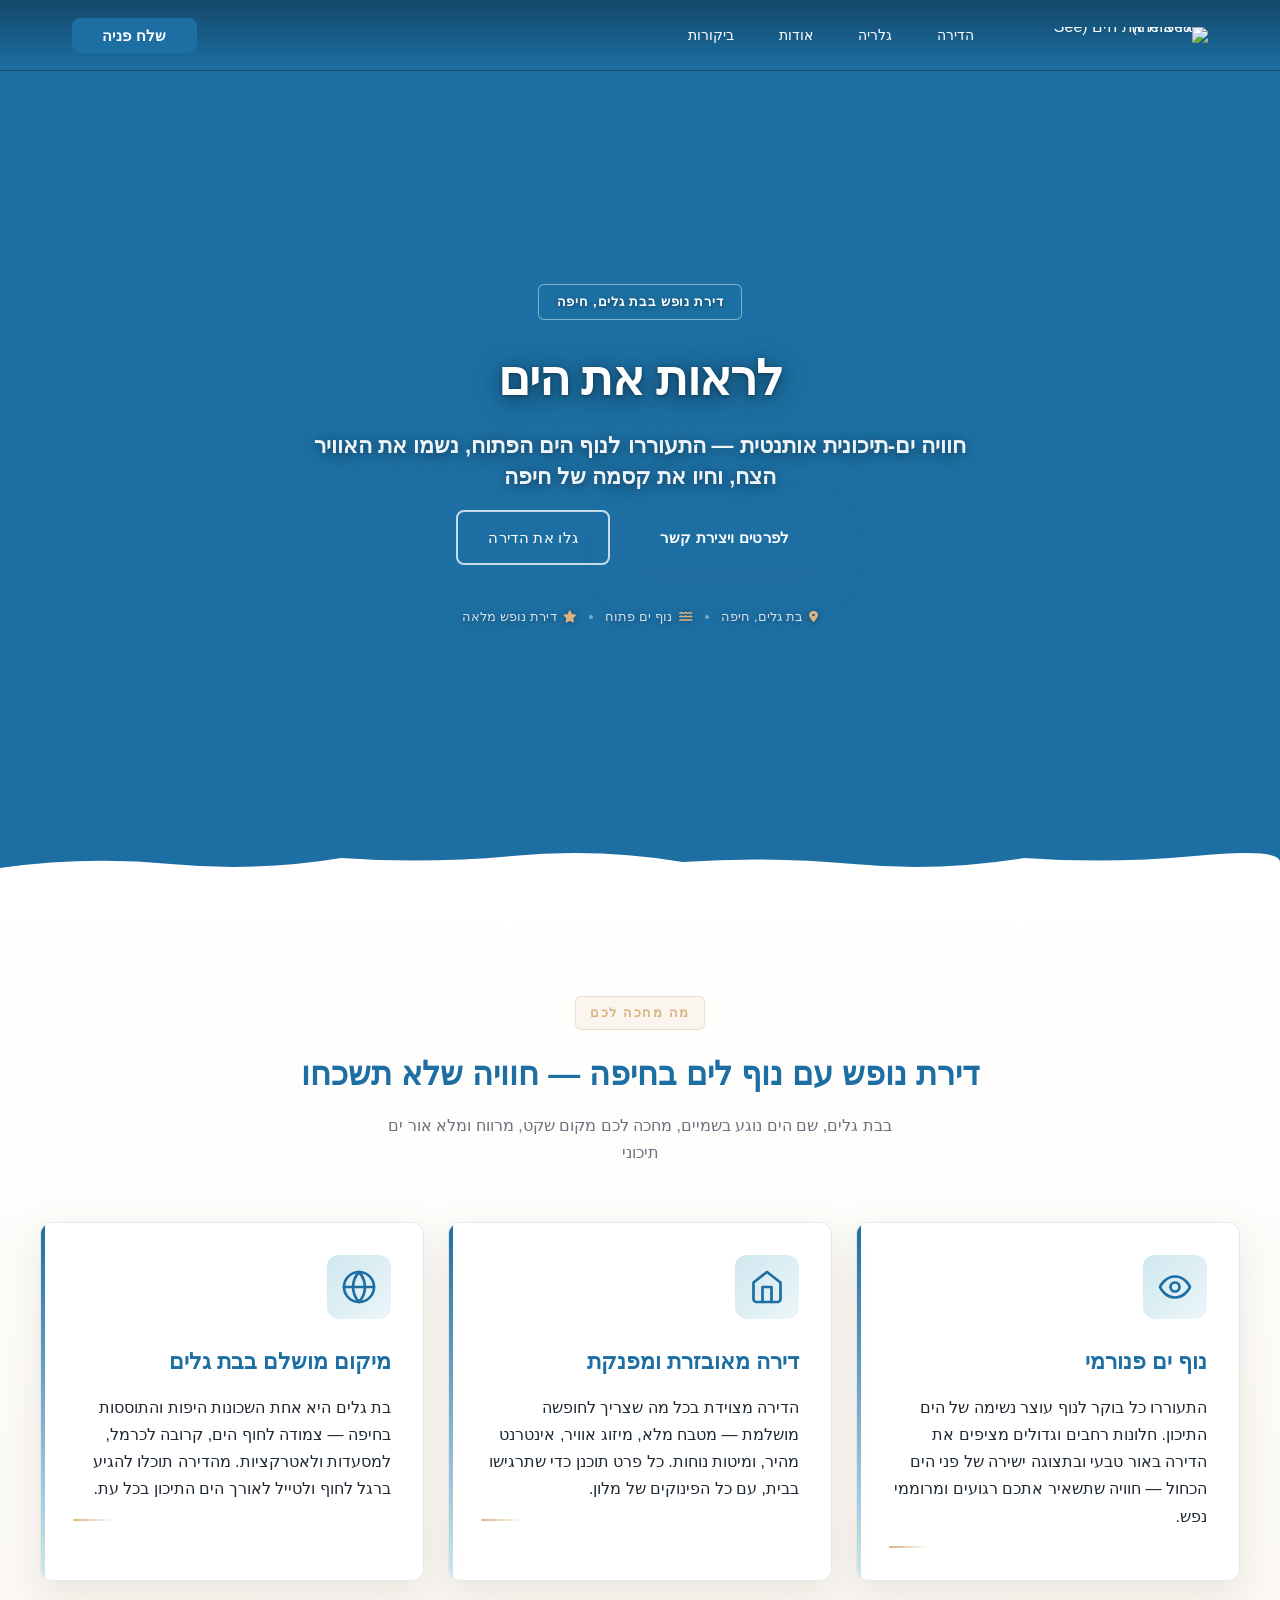
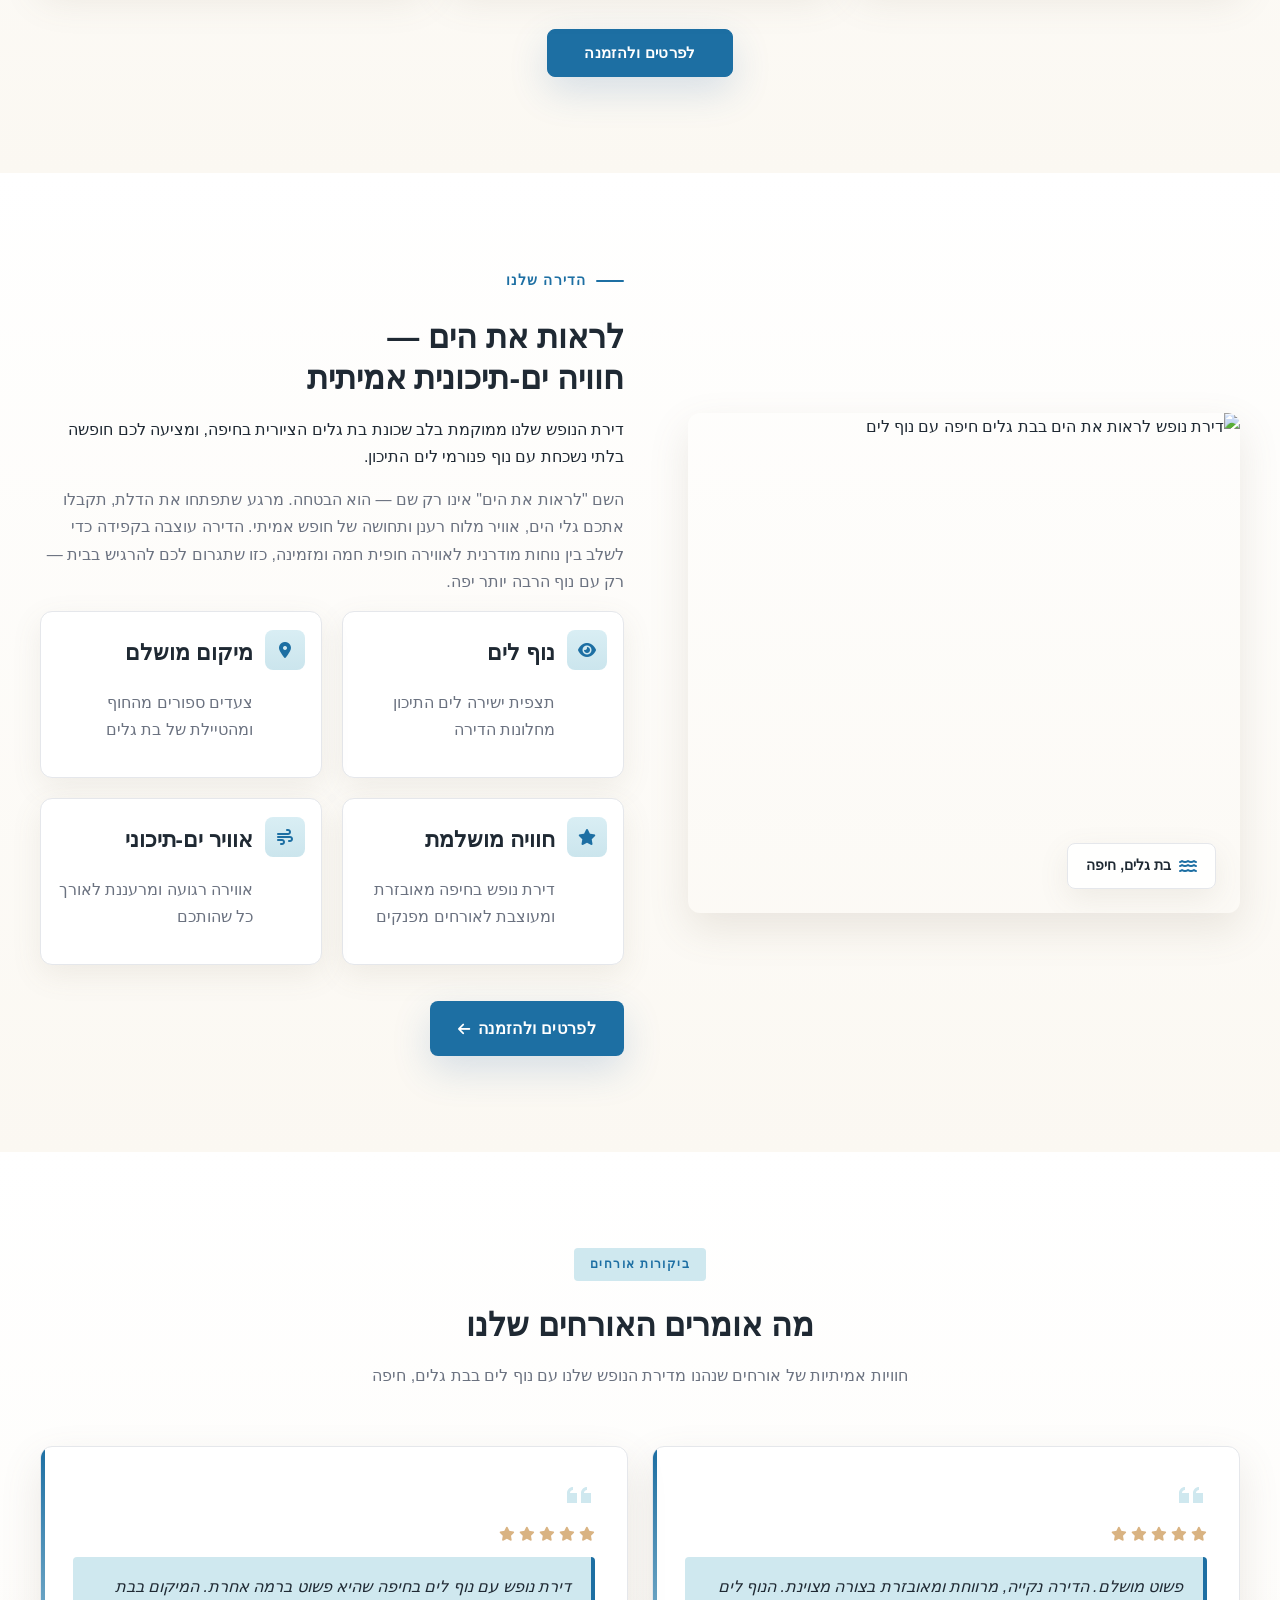
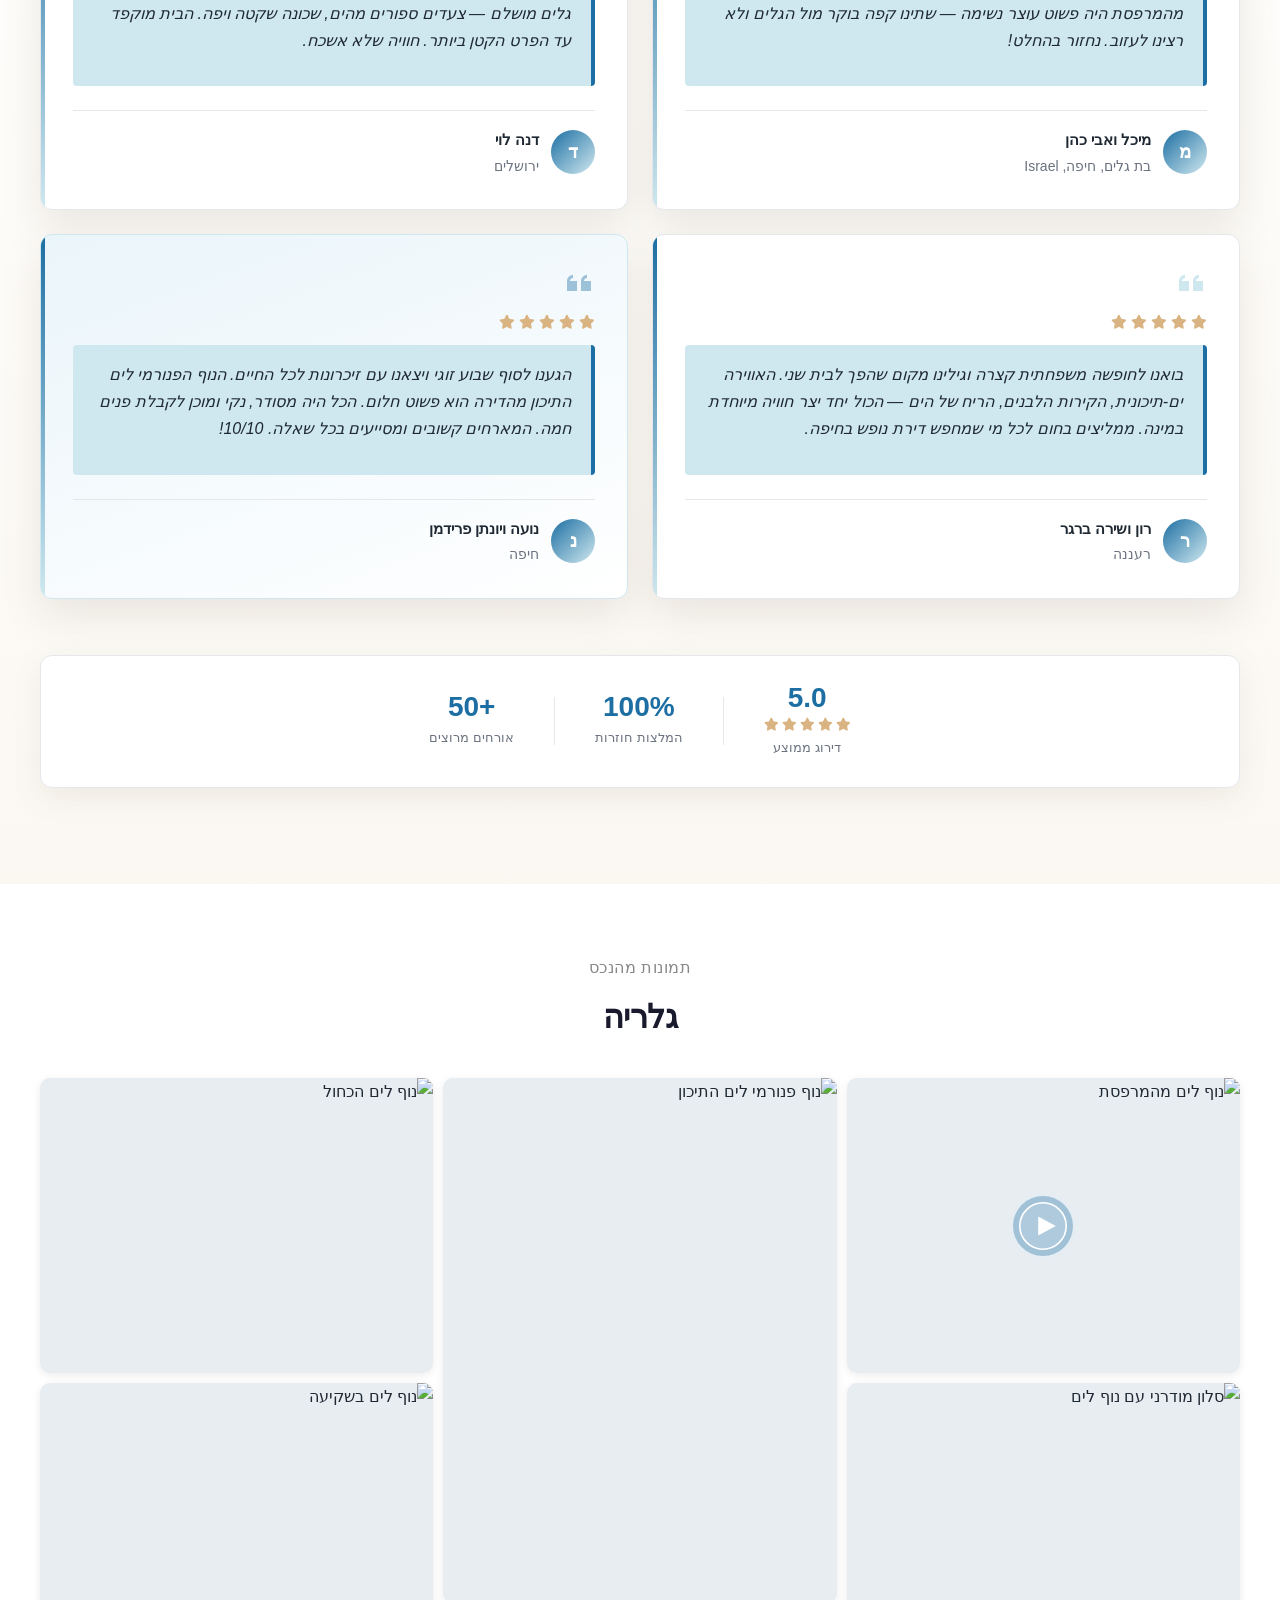
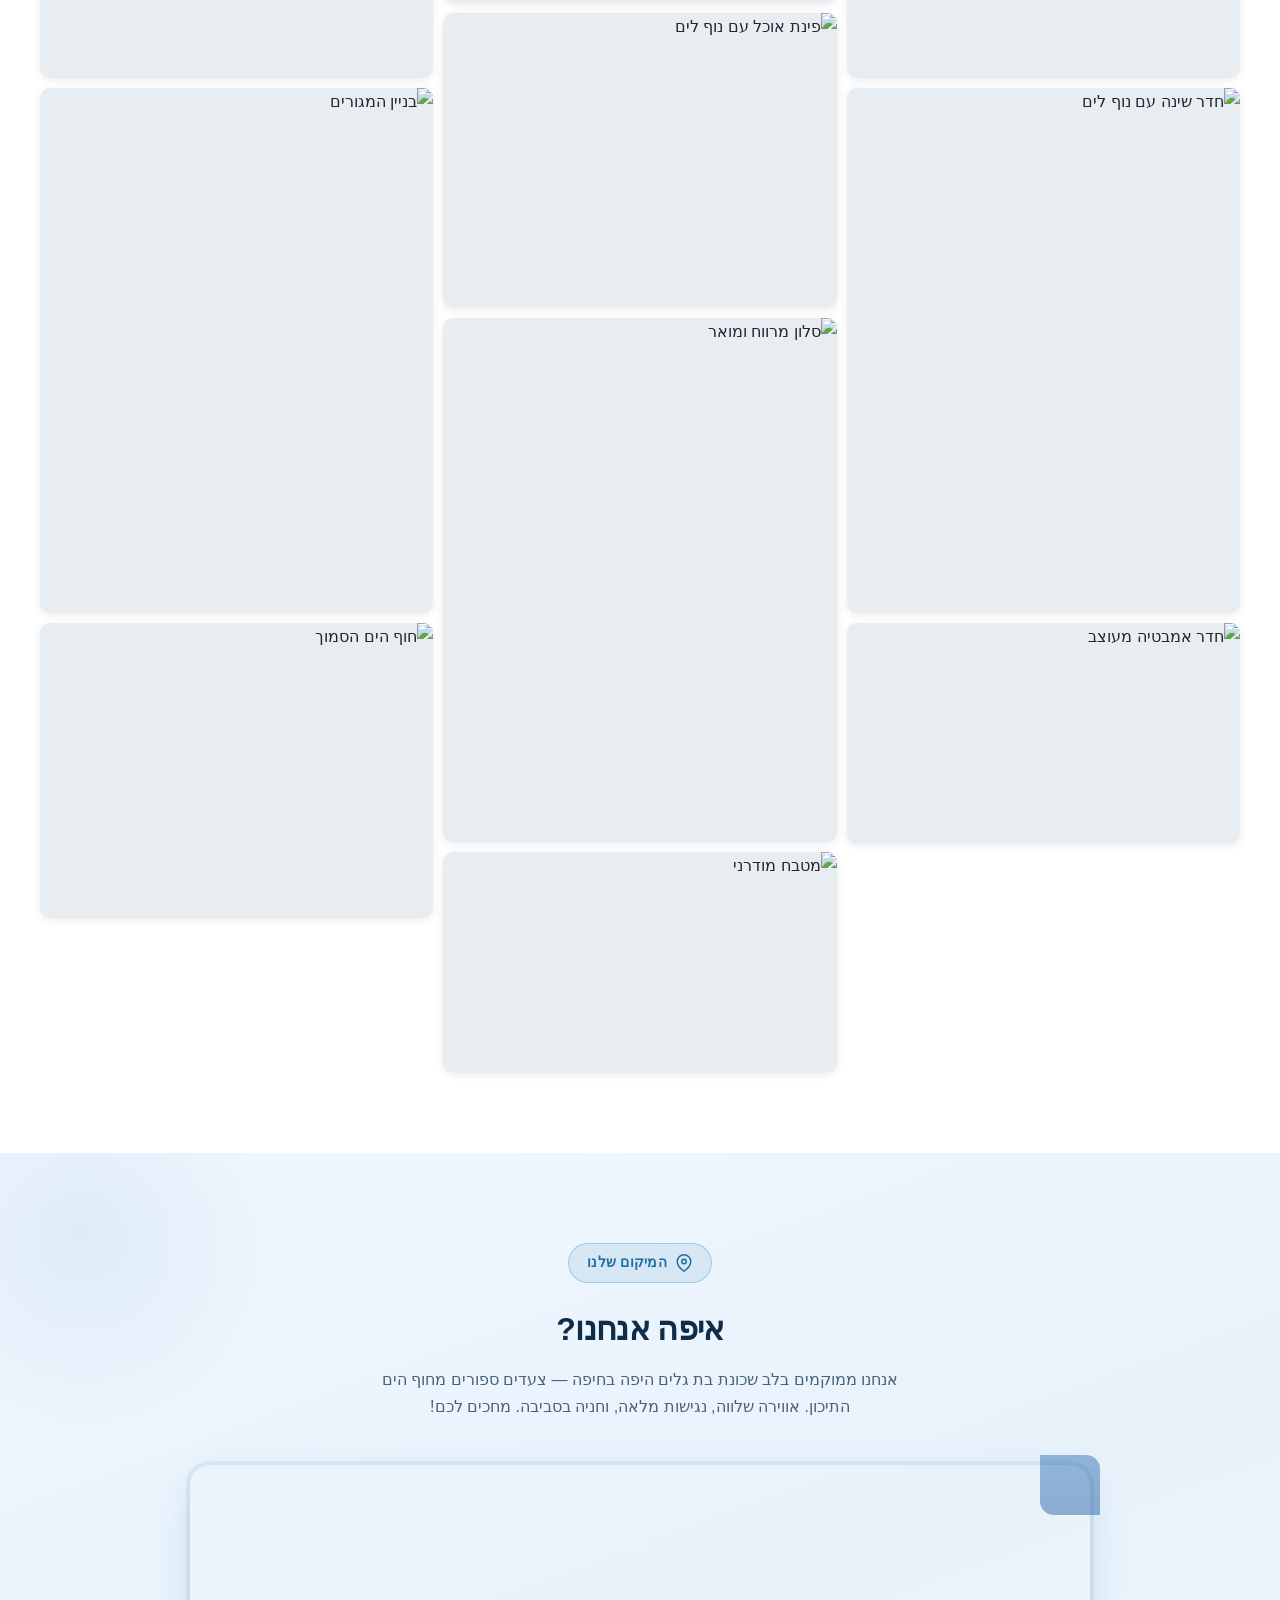
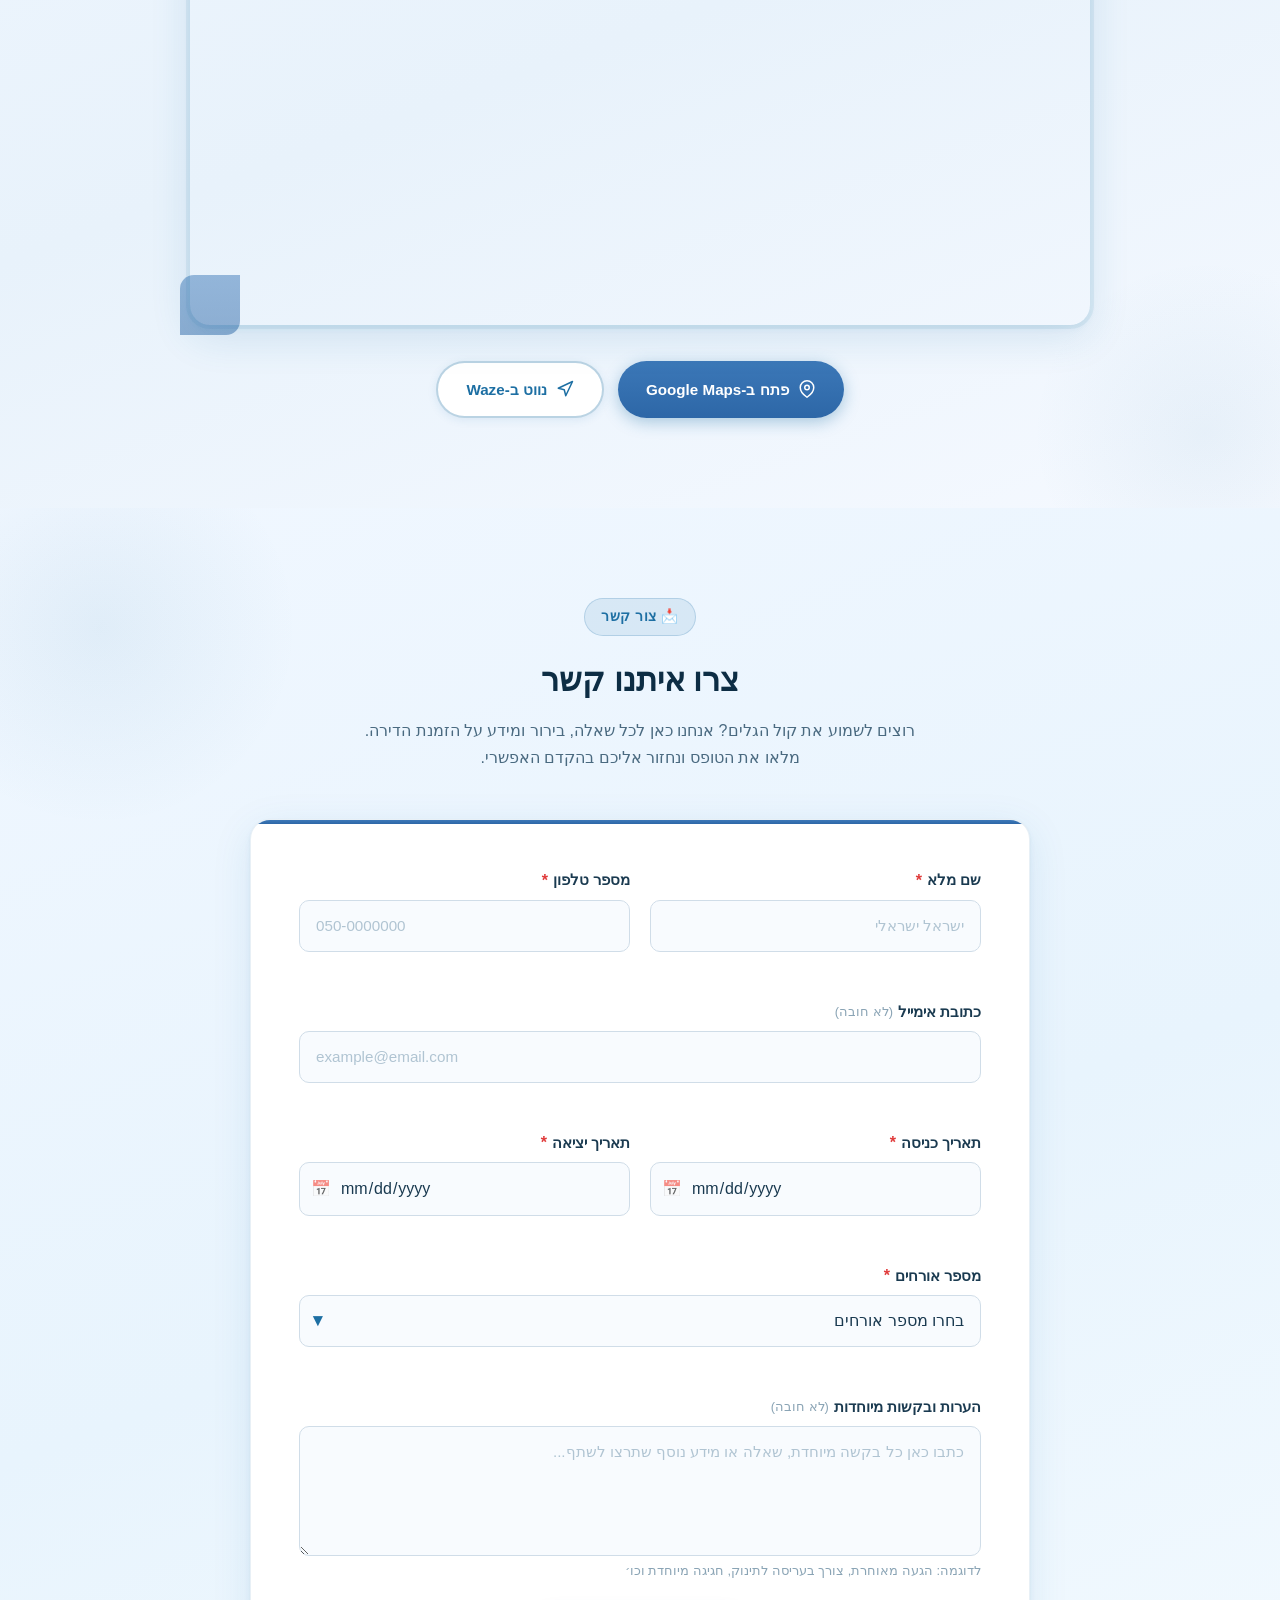
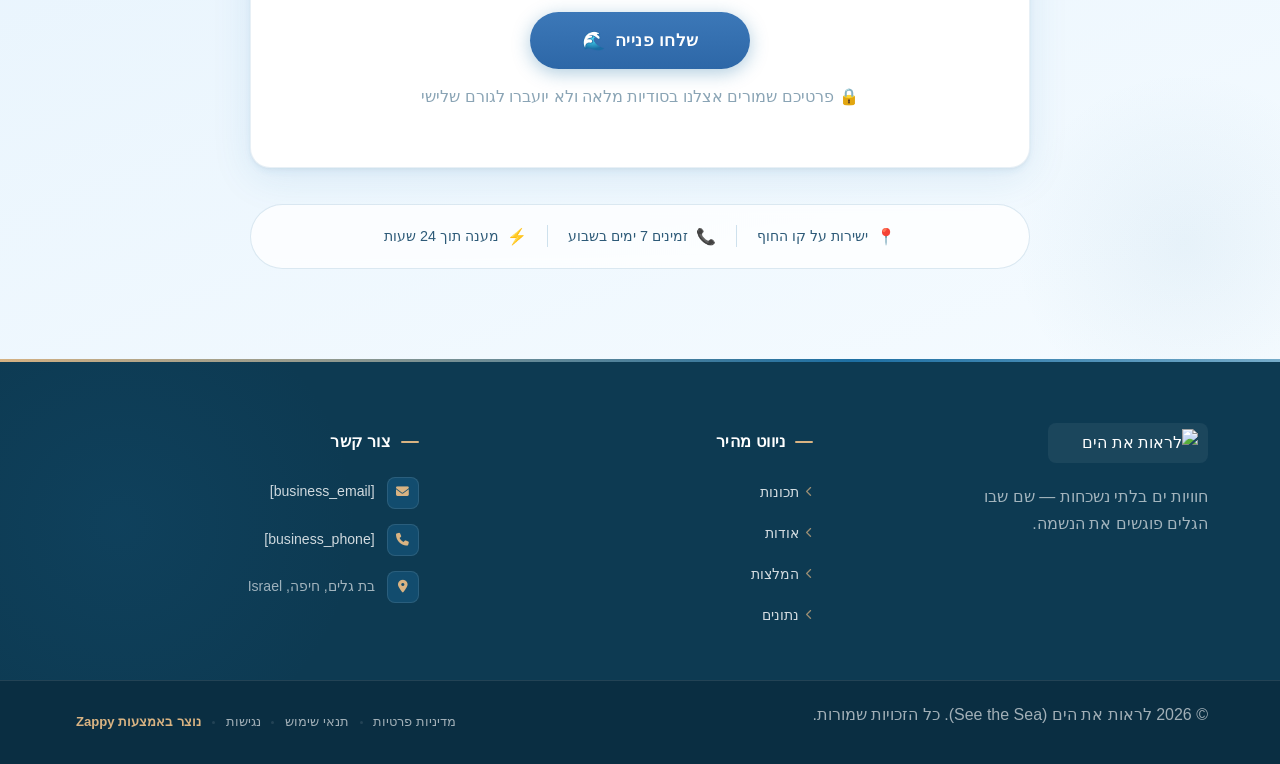
==== commit e98c1a5d: "Background sync: Progressive GitHub Sync" ====
--- a/public/index.html
+++ b/public/index.html
@@ -1 +1 @@
-<!doctype html><html dir="rtl" lang="ar"><head><meta charset="UTF-8"><meta content="width=device-width,initial-scale=1" name="viewport"><meta content="index, follow" name="robots"><title>דירת נופש — לראות את הים (See the Sea)</title><meta content="A vacation apartment called &#39;See the Sea&#39; (לראות את הים) located in Bat Galim, Haifa, Israel. The name evokes a strong connection to the sea and ocean views, su" name="description"><meta content="דירת נופש, דירת נופש בחיפה, דירת נופש עם נוף לים בחיפה, השכרת דירה לתיירים חיפה" name="keywords"><link href="/assets/favicon.ico" rel="icon" type="image/x-icon"><link href="/assets/favicon-16x16.png" rel="icon" type="image/png" sizes="16x16"><link href="/assets/favicon-32x32.png" rel="icon" type="image/png" sizes="32x32"><link href="/assets/favicon-48x48.png" rel="icon" type="image/png" sizes="48x48"><link href="/assets/favicon-192x192.png" rel="icon" type="image/png" sizes="192x192"><link href="/assets/favicon-512x512.png" rel="icon" type="image/png" sizes="512x512"><link href="/assets/apple-touch-icon.png" rel="apple-touch-icon"><script>!function(){"use strict";var t="cc6ff3ca-a323-410b-950f-6523fea74d57",e="https://api.zappy5.com/api/analytics/track",a=18e5,n=2592e6,o=!0,i=!0,r=!0;var s=function(){var e="zappy_visitor_"+t,a=null;try{if(a=localStorage.getItem(e)){var o=JSON.parse(a),i=Date.now();if(i-o.created<n)return o.lastSeen=i,localStorage.setItem(e,JSON.stringify(o)),o.id}}catch(t){console.warn("Zappy Analytics: LocalStorage not available")}var r="zv_"+Date.now()+"_"+Math.random().toString(36).substr(2,9);try{localStorage.setItem(e,JSON.stringify({id:r,created:Date.now(),lastSeen:Date.now()}))}catch(t){}return r}(),c=function(){var e="zappy_session_"+t,n=null;try{if(n=sessionStorage.getItem(e)){var o=JSON.parse(n),i=Date.now();if(i-o.timestamp<a)return o.timestamp=i,sessionStorage.setItem(e,JSON.stringify(o)),o.id}}catch(t){console.warn("Zappy Analytics: SessionStorage not available")}var r="zs_"+Date.now()+"_"+Math.random().toString(36).substr(2,9);try{sessionStorage.setItem(e,JSON.stringify({id:r,timestamp:Date.now()}))}catch(t){}return r}();function l(a,n){n=n||{};var o={website_id:t,event_type:a,page_path:window.location.pathname,referrer:document.referrer||"direct",visitor_id:s,session_id:c,metadata:n};if(navigator.sendBeacon){var i=new Blob([JSON.stringify(o)],{type:"application/json"});navigator.sendBeacon(e,i)}else fetch(e,{method:"POST",headers:{"Content-Type":"application/json"},body:JSON.stringify(o),keepalive:!0}).catch(function(t){console.warn("Zappy Analytics: Failed to track event",t)})}o&&l("pageview",{title:document.title,url:window.location.href}),i&&document.addEventListener("click",function(t){var e=t.target;if("BUTTON"===e.tagName||e.closest("button")){var a="BUTTON"===e.tagName?e:e.closest("button");l("click",{element:"button",text:a.textContent.trim().substring(0,100),id:a.id||null,class:a.className||null})}else if("A"===e.tagName||e.closest("a")){var n="A"===e.tagName?e:e.closest("a");l("navigation",{element:"link",text:n.textContent.trim().substring(0,100),href:n.href,external:n.hostname!==window.location.hostname})}},!0),r&&document.addEventListener("submit",function(t){var e=t.target;l("form_submit",{form_id:e.id||null,form_name:e.name||null,form_action:e.action||null,form_method:e.method||"GET"})},!0);var d=Date.now();window.addEventListener("beforeunload",function(){l("page_unload",{time_on_page:Math.floor((Date.now()-d)/1e3),page_path:window.location.pathname})}),window.zappyAnalytics={track:l,getVisitorId:function(){return s},getSessionId:function(){return c}}}()</script><meta content="דירת נופש — לראות את הים (See the Sea)" property="og:title"><meta content="A vacation apartment called &#39;See the Sea&#39; (לראות את הים) located in Bat Galim, Haifa, Israel. The name evokes a strong connection to the sea and ocean views, su" property="og:description"><meta content="summary_large_image" name="twitter:card"><meta content="דירת נופש — לראות את הים (See the Sea)" name="twitter:title"><meta content="A vacation apartment called &#39;See the Sea&#39; (לראות את הים) located in Bat Galim, Haifa, Israel. The name evokes a strong connection to the sea and ocean views, su" name="twitter:description"><link href="/styles.css" rel="stylesheet"><link href="https://cdnjs.cloudflare.com/ajax/libs/font-awesome/6.4.0/css/all.min.css" rel="stylesheet" crossorigin="anonymous" integrity="sha512-iecdLmaskl7CVkqkXNQ/ZH/XLlvWZOJyj7Yy7tcenmpD1ypASozpmT/E0iPtmFIB46ZmdtAc9eNBvH0H/ZpiBw==" referrerpolicy="no-referrer"/><style id="zappy-dropdown-submenu-styles">#navMenu li:has(.sub-menu),.nav-menu li:has(.sub-menu),.navbar li:has(.sub-menu),nav li:has(.sub-menu){position:relative}#navMenu .sub-menu,.nav-menu .sub-menu,.navbar .sub-menu,nav .sub-menu{display:block!important;position:absolute!important;top:100%;left:0;min-width:220px;background:#fff;border-radius:8px;box-shadow:0 8px 25px rgba(0,0,0,.15);padding:8px 0;opacity:0;visibility:hidden;transform:translateY(10px);transition:all .3s ease;z-index:1000;list-style:none;pointer-events:none}#navMenu li:hover>.sub-menu,.nav-menu li:hover>.sub-menu,.navbar li:hover>.sub-menu,nav li:hover>.sub-menu{opacity:1!important;visibility:visible!important;transform:translateY(0)!important;pointer-events:auto!important}.sub-menu li{list-style:none;margin:0;padding:0}.sub-menu a{display:block!important;padding:10px 16px!important;color:var(--text-dark,#333)!important;font-weight:500;text-decoration:none;white-space:nowrap;transition:background-color .2s}.sub-menu .zappy-nav-child>a{padding-left:28px!important;font-size:.9em!important;opacity:.85!important}[dir=rtl] .sub-menu .zappy-nav-child>a,html[lang=ar] .sub-menu .zappy-nav-child>a,html[lang=he] .sub-menu .zappy-nav-child>a{padding-left:10px!important;padding-right:28px!important}.sub-menu .zappy-nav-parent>a{font-weight:600!important}.sub-menu a:hover{background-color:#f5f5f5}[dir=rtl] .nav-menu .sub-menu,[dir=rtl] .navbar .sub-menu,[dir=rtl] nav .sub-menu,html[lang=ar] .nav-menu .sub-menu,html[lang=ar] .navbar .sub-menu,html[lang=ar] nav .sub-menu,html[lang=he] .nav-menu .sub-menu,html[lang=he] .navbar .sub-menu,html[lang=he] nav .sub-menu{left:auto!important;right:0!important}.sub-menu:empty,.sub-menu:not(:has(li)):not(:has(> a)),.sub-menu:not(:has(li:not(.zappy-hidden-menu-item))):not(:has(> a)){display:none!important;opacity:0!important;visibility:hidden!important;pointer-events:none!important}li:has(.menu-group-title):hover>.sub-menu{opacity:1!important;visibility:visible!important;transform:translateY(0)!important;pointer-events:auto!important}#navMenu>li>.menu-group-title,.nav-menu>li>.menu-group-title{display:inline-block;padding:.5rem 1rem;cursor:default;user-select:none}@media (max-width:768px){#navMenu .sub-menu,.nav-menu .sub-menu,.navbar .sub-menu,nav .sub-menu{position:static!important;transform:none!important;box-shadow:none!important;background:0 0!important;max-height:0;overflow:hidden;opacity:0;visibility:hidden;transition:max-height .3s ease,opacity .3s ease;padding:0!important;border-radius:0!important}.sub-menu.mobile-expanded{max-height:60vh!important;overflow-y:auto!important;opacity:1!important;visibility:visible!important;padding:8px 0 8px 16px!important}[dir=rtl] .sub-menu.mobile-expanded,html[lang=he] .sub-menu.mobile-expanded{padding:8px 16px 8px 0!important}#navMenu li:hover>.sub-menu,.nav-menu li:hover>.sub-menu,.navbar li:hover>.sub-menu,nav li:hover>.sub-menu{opacity:0;visibility:hidden;pointer-events:none}#navMenu li>.sub-menu.mobile-expanded,.nav-menu li>.sub-menu.mobile-expanded,.navbar li>.sub-menu.mobile-expanded,nav li>.sub-menu.mobile-expanded{opacity:1!important;visibility:visible!important;pointer-events:auto!important}#navMenu li:has(.sub-menu),.nav-menu li:has(.sub-menu),.navbar li:has(.sub-menu),nav li:has(.sub-menu){display:flex!important;flex-wrap:wrap!important;align-items:center!important;position:relative!important;min-height:44px!important}#navMenu li:has(.sub-menu)>a,.nav-menu li:has(.sub-menu)>a,.navbar li:has(.sub-menu)>a,nav li:has(.sub-menu)>a{flex:1!important;min-width:0!important}#navMenu li:has(.sub-menu)>.menu-group-title,.nav-menu li:has(.sub-menu)>.menu-group-title,.navbar li:has(.sub-menu)>.menu-group-title,nav li:has(.sub-menu)>.menu-group-title{flex:1!important;min-width:0!important;padding:0!important;line-height:inherit!important}#navMenu li:has(.sub-menu)>.sub-menu,.nav-menu li:has(.sub-menu)>.sub-menu,.navbar li:has(.sub-menu)>.sub-menu,nav li:has(.sub-menu)>.sub-menu{flex-basis:100%!important;width:100%!important}#navMenu li:has(.sub-menu)>a [class*=arrow],#navMenu li:has(.sub-menu)>a [class*=chevron],.nav-menu li:has(.sub-menu)>a .fa-angle-down,.nav-menu li:has(.sub-menu)>a .fa-chevron-down,.nav-menu li:has(.sub-menu)>a [class*=arrow],.nav-menu li:has(.sub-menu)>a [class*=chevron],nav li:has(.sub-menu)>a [class*=arrow],nav li:has(.sub-menu)>a [class*=chevron]{display:none!important;visibility:hidden!important}.mobile-submenu-toggle{display:flex!important;align-items:center!important;justify-content:center!important;width:44px!important;height:auto!important;background:0 0!important;border:none!important;cursor:pointer!important;color:var(--text-dark)!important;position:static!important;flex-shrink:0!important;align-self:stretch!important;z-index:2!important;padding:0!important;margin:0!important}.mobile-submenu-toggle::after{content:''!important;width:0!important;height:0!important;border-left:6px solid transparent!important;border-right:6px solid transparent!important;border-top:7px solid currentColor!important;transition:transform .3s ease!important}.mobile-submenu-toggle.expanded::after{transform:rotate(180deg)!important}.sub-menu a{padding:10px 0!important;display:block!important;color:var(--text-dark)!important}.sub-menu .zappy-nav-child>a{padding-left:28px!important;font-size:.9em!important;opacity:.85!important}[dir=rtl] .sub-menu .zappy-nav-child>a,html[lang=ar] .sub-menu .zappy-nav-child>a,html[lang=he] .sub-menu .zappy-nav-child>a{padding-left:0!important;padding-right:28px!important}.sub-menu .zappy-nav-parent>a{font-weight:600!important}#navMenu.active,.nav-menu.active{max-width:100vw!important;overflow-x:hidden!important;box-sizing:border-box!important}.navbar .sub-menu li a,.zappy-products-dropdown .sub-menu a,nav.navbar .sub-menu li a{color:var(--text-dark)!important}}@media (min-width:769px){.mobile-submenu-toggle{display:none!important}}</style><style id="mobile-lang-menu-deployed-css">@media (max-width:768px){.lang-switcher,.nav-container .lang-switcher,.nav-cta-container .lang-switcher,.nav-ecommerce-icons .lang-switcher,.nav-icons-left .lang-switcher,.navbar .lang-switcher,.navbar .nav-cta-container .lang-switcher{display:none!important}.mobile-lang-menu{width:100%;border-top:1px solid rgba(128,128,128,.2);padding:8px 0 0 0;margin-top:8px}.mobile-lang-toggle{display:flex!important;align-items:center;justify-content:space-between;width:100%;padding:12px 16px;background:0 0;border:none;cursor:pointer;font-size:15px;color:inherit;font-family:inherit}.mobile-lang-toggle::after{content:'';display:inline-block;width:8px;height:8px;border-right:2px solid currentColor;border-bottom:2px solid currentColor;transform:rotate(45deg);transition:transform .3s ease;margin-left:8px}.mobile-lang-toggle.expanded::after{transform:rotate(-135deg)}.mobile-lang-options{max-height:0;overflow:hidden;transition:max-height .3s ease}.mobile-lang-options.expanded{max-height:300px}.mobile-lang-option{display:flex!important;align-items:center;gap:10px;padding:10px 24px;text-decoration:none;color:inherit;font-size:14px;font-family:inherit}.mobile-lang-option:hover{background:rgba(128,128,128,.1)}.mobile-lang-option.active{font-weight:600;opacity:.7;pointer-events:none}.mobile-lang-option img{width:20px;height:20px;border-radius:50%}}@media (min-width:769px){.mobile-lang-menu{display:none!important}}</style><style id="zappy-widget-visibility">#mic-access-tool-box,#mic-access-tool-general-button,#mic-init-access-tool #mic-access-tool-box,#mic-init-access-tool #mic-access-tool-general-button,#mic-init-access-tool .mic-access-tool-general-button,._access-icon,._access-menu,.mic-access-tool-box,.mic-access-tool-general-button,div[id*=mic-access-tool-box]{display:none!important;visibility:hidden!important;opacity:0!important;pointer-events:none!important}</style></head><body><nav class="navbar" dir="rtl"><button class="mobile-toggle" aria-label="Menu" id="mobileToggle"><svg viewBox="0 0 24 24" fill="none" height="24" width="24" class="hamburger-icon"><path d="M3 12h18M3 6h18M3 18h18" stroke="currentColor" stroke-linecap="round" stroke-width="2"></path></svg><svg viewBox="0 0 24 24" fill="none" height="24" width="24" class="close-icon" style="display:none"><path d="M18 6L6 18M6 6l12 12" stroke="currentColor" stroke-linecap="round" stroke-width="2"></path></svg></button><button class="phone-header-btn" aria-label="Call" data-phone="[business_phone]"><svg viewBox="0 0 24 24" fill="currentColor" height="20" width="20"><path d="M22 16.92v3a2 2 0 0 1-2.18 2 19.79 19.79 0 0 1-8.63-3.07 19.5 19.5 0 0 1-6-6 19.79 19.79 0 0 1-3.07-8.67A2 2 0 0 1 4.11 2h3a2 2 0 0 1 2 1.72 12.84 12.84 0 0 0 .7 2.81 2 2 0 0 1-.45 2.11L8.09 9.91a16 16 0 0 0 6 6l1.27-1.27a2 2 0 0 1 2.11-.45 12.84 12.84 0 0 0 2.81.7A2 2 0 0 1 22 16.92z"></path></svg></button><div class="nav-container"><div class="nav-right-group"><div class="nav-brand"><a href="/" class="logo-link"><img alt="לראות את הים (See the Sea)" src="/assets/business-logo.webp" class="logo"></a></div><ul class="nav-menu" id="navMenu"><li><a href="#features">הדירה</a></li><li><a href="#zappy-section-4">גלריה</a></li><li><a href="#about">אודות</a></li><li><a href="#testimonials">ביקורות</a></li></ul></div><div class="nav-cta-container"><li class="nav-cta-item"><a href="#contact" class="nav-cta-btn">שלח פניה</a></li></div></div></nav><script>window.addEventListener("load",function(){const e=document.querySelector(".navbar, nav, header");if(!e)return void console.log("[Navbar] Navbar element not found");let t=document.getElementById("mobileToggle")||document.querySelector(".mobile-toggle")||document.querySelector(".hamburger")||document.querySelector(".hamburger-menu")||document.querySelector(".menu-toggle")||document.querySelector(".burger-menu")||document.querySelector('[aria-label="Menu"]')||document.querySelector('[aria-label="תפריט"]');const o=document.querySelector(".phone-header-btn"),n=window.getComputedStyle(e);let r=n.backgroundColor;if(console.log("[Navbar] Initial navbar background:",r),"transparent"===r||"rgba(0, 0, 0, 0)"===r||r.startsWith("rgba")&&r.includes(", 0)")){const e=n.backgroundImage;if(e&&"none"!==e)console.log("[Navbar] Navbar has background image/gradient, using dark text"),r="rgb(240, 240, 240)";else{const e=window.getComputedStyle(document.body).backgroundColor;console.log("[Navbar] Navbar transparent, using body background:",e),r=e}}const i=r.match(/\d+/g);if(i&&i.length>=3){const e=(.299*parseInt(i[0])+.587*parseInt(i[1])+.114*parseInt(i[2]))/255;console.log("[Navbar] Mobile button colors preserved from Claude CSS (luminance:",e.toFixed(2)+")");const n=document.createElement("style");n.id="zappy-mobile-nav-fix";document.documentElement.lang;document.documentElement.dir,n.textContent='\n        /* Hide mobile buttons on desktop, show only on mobile */\n        @media (min-width: 769px) {\n          .mobile-toggle,\n          .phone-header-btn {\n            display: none !important;\n          }\n        }\n        \n        /* Show and position mobile buttons correctly on mobile */\n        @media (max-width: 768px) {\n          .mobile-toggle,\n          .phone-header-btn {\n            position: absolute !important;\n            top: 50% !important;\n            transform: translateY(-50%) !important;\n            z-index: 1001 !important;\n            display: flex !important;\n            align-items: center !important;\n            justify-content: center !important;\n            width: 36px !important;\n            height: 36px !important;\n            border-radius: 50% !important;\n            border: none !important;\n            cursor: pointer !important;\n            padding: 6px !important;\n            background: none !important;\n            color: var(--nav-text, var(--text-dark)) !important;\n          }\n          \n          /* LTR positioning (default): hamburger LEFT, phone RIGHT */\n          html:not([dir="rtl"]):not([lang="he"]):not([lang="ar"]) .mobile-toggle,\n          html[dir="ltr"] .mobile-toggle {\n            left: 12px !important;\n            right: auto !important;\n          }\n          html:not([dir="rtl"]):not([lang="he"]):not([lang="ar"]) .phone-header-btn,\n          html[dir="ltr"] .phone-header-btn {\n            right: 12px !important;\n            left: auto !important;\n          }\n          \n          /* RTL positioning: hamburger RIGHT, phone LEFT */\n          html[dir="rtl"] .mobile-toggle,\n          html[lang="he"] .mobile-toggle,\n          html[lang="ar"] .mobile-toggle {\n            right: 12px !important;\n            left: auto !important;\n          }\n          html[dir="rtl"] .phone-header-btn,\n          html[lang="he"] .phone-header-btn,\n          html[lang="ar"] .phone-header-btn {\n            left: 12px !important;\n            right: auto !important;\n          }\n          \n          /* CRITICAL: Ensure nav-container has min-height on mobile */\n          /* All children are positioned absolutely/fixed on mobile, so height:auto collapses to 0 */\n          .nav-container {\n            min-height: 70px !important;\n            position: relative !important;\n          }\n          \n          /* Ensure SVG icons are properly sized and inherit color */\n          .mobile-toggle svg,\n          .phone-header-btn svg {\n            width: 24px !important;\n            height: 24px !important;\n            /* Don\'t force display - let JavaScript control hamburger/close toggle */\n          }\n          \n          /* Reset nav-cta-container on mobile - remove desktop box-shadow/padding */\n          /* that creates a visible ghost box when CTA button is hidden */\n          .nav-cta-container {\n            box-shadow: none !important;\n            padding: 0 !important;\n          }\n          \n          /* Hide nav-cta-container entirely on mobile when there\'s no lang-switcher */\n          /* (only the CTA button is inside, and it\'s hidden on mobile) */\n          .nav-cta-container:not(:has(.lang-switcher)) {\n            display: none !important;\n          }\n          \n          /* CRITICAL: Prevent hero image fade gradient from bleeding over headline text */\n          /* The .image-fade-gradient has bottom: -30px (extends below parent) */\n          /* On mobile stacked layout, this overlaps the h1 text below the image */\n          .hero-image-column {\n            overflow: hidden !important;\n          }\n          .image-fade-gradient {\n            bottom: 0 !important;\n          }\n          \n          /* Hide desktop language switcher on mobile - hamburger menu handles it */\n          /* High specificity to override stored CSS */\n          .lang-switcher,\n          .nav-cta-container .lang-switcher,\n          .nav-container .lang-switcher,\n          .navbar .lang-switcher,\n          .navbar .nav-cta-container .lang-switcher {\n            display: none !important;\n          }\n        }\n      ';const r=document.getElementById("zappy-mobile-nav-fix");r&&r.remove(),document.head.appendChild(n),console.log("[Navbar] Critical CSS injected for mobile nav positioning");const l=window.innerWidth<=768;if(t){const e=t.querySelector(".hamburger-icon"),o=t.querySelector(".close-icon");e&&(e.style.setProperty("width","24px","important"),e.style.setProperty("height","24px","important"),e.style.setProperty("display","block","important")),o&&(o.style.setProperty("width","24px","important"),o.style.setProperty("height","24px","important"),o.style.setProperty("display","none","important")),l?(t.style.setProperty("position","absolute","important"),t.style.setProperty("top","50%","important"),t.style.setProperty("transform","translateY(-50%)","important"),t.style.setProperty("z-index","1001","important"),t.style.removeProperty("left"),t.style.removeProperty("right"),console.log("[Navbar] Mobile toggle positioning applied (mobile viewport)")):(t.style.removeProperty("position"),t.style.removeProperty("top"),t.style.removeProperty("transform"),t.style.removeProperty("z-index"),t.style.removeProperty("left"),t.style.removeProperty("right"),console.log("[Navbar] Desktop viewport - cleared mobile toggle inline positioning"))}if(o){const e=o.querySelector("svg");e&&(e.style.width="24px",e.style.height="24px",e.setAttribute("width","24"),e.setAttribute("height","24")),l?(o.style.setProperty("position","absolute","important"),o.style.setProperty("top","50%","important"),o.style.setProperty("transform","translateY(-50%)","important"),o.style.setProperty("z-index","1001","important"),o.style.removeProperty("left"),o.style.removeProperty("right"),console.log("[Navbar] Phone button positioning applied (mobile viewport)")):(o.style.removeProperty("position"),o.style.removeProperty("top"),o.style.removeProperty("transform"),o.style.removeProperty("z-index"),o.style.removeProperty("left"),o.style.removeProperty("right"),console.log("[Navbar] Desktop viewport - cleared phone button inline positioning"))}}else console.log("[Navbar] Could not parse background color:",r);t=document.getElementById("mobileToggle")||document.querySelector(".mobile-toggle")||document.querySelector(".hamburger")||document.querySelector(".hamburger-menu")||document.querySelector(".menu-toggle")||document.querySelector(".burger-menu")||document.querySelector('[aria-label="Menu"]')||document.querySelector('[aria-label="תפריט"]');const l=document.getElementById("navMenu")||document.querySelector(".nav-menu")||document.querySelector(".nav-links")||document.querySelector("nav ul:not(.submenu)");if(!t||!l)return void console.log("[Navbar] Mobile toggle or menu not found:",{toggle:!!t,menu:!!l});l.id||(l.id="navMenu"),console.log("[Navbar] Initializing mobile menu...");const a=t.cloneNode(!0);t.parentNode.replaceChild(a,t),a.addEventListener("click",function(e){e.preventDefault(),e.stopPropagation();const t=this.querySelector(".hamburger-icon"),o=this.querySelector(".close-icon");l.classList.contains("active")?(l.classList.remove("active"),t&&t.style.setProperty("display","block","important"),o&&o.style.setProperty("display","none","important"),document.body.style.overflow="",console.log("[Navbar] Menu closed")):(l.classList.add("active"),t&&t.style.setProperty("display","none","important"),o&&o.style.setProperty("display","block","important"),document.body.style.overflow="hidden",console.log("[Navbar] Menu opened"))}),l.querySelectorAll("a").forEach(function(e){e.addEventListener("click",function(){if("#"===this.getAttribute("href"))return;const e=a.querySelector(".hamburger-icon"),t=a.querySelector(".close-icon");l.classList.remove("active"),e&&e.style.setProperty("display","block","important"),t&&t.style.setProperty("display","none","important"),document.body.style.overflow="",console.log("[Navbar] Menu closed (link clicked)")})});var s=l.querySelectorAll(".dropdown-toggle");s.forEach(function(e){e.addEventListener("click",function(e){e.preventDefault(),e.stopPropagation();var t=this.closest(".nav-dropdown");t&&(t.parentNode.querySelectorAll(".nav-dropdown.open").forEach(function(e){e!==t&&e.classList.remove("open")}),t.classList.toggle("open"),console.log("[Navbar] Dropdown toggled:",t.classList.contains("open")?"open":"closed"))})}),document.addEventListener("click",function(e){e.target.closest(".nav-dropdown")||document.querySelectorAll(".nav-dropdown.open").forEach(function(e){e.classList.remove("open")})}),console.log("[Navbar] Dropdown handlers initialized for "+s.length+" dropdowns"),o&&o.addEventListener("click",function(){const e=document.querySelectorAll('a[href^="tel:"]'),t=e.length>0?e[0].getAttribute("href").replace("tel:",""):"[business_phone]";window.location.href="tel:"+t,console.log("[Navbar] Phone button clicked")}),console.log("[Navbar] Mobile menu initialized successfully");const p=function(){const e=document.querySelector(".whatsapp-float");e&&(window.innerWidth>=769?(e.style.setProperty("display","none","important"),e.style.setProperty("visibility","hidden","important"),e.style.setProperty("opacity","0","important"),e.style.setProperty("pointer-events","none","important"),console.log("[WhatsApp] Button hidden on desktop")):(e.style.removeProperty("display"),e.style.removeProperty("visibility"),e.style.removeProperty("opacity"),e.style.removeProperty("pointer-events"),console.log("[WhatsApp] Button visible on mobile")))};let c;p(),window.addEventListener("resize",function(){clearTimeout(c),c=setTimeout(p,100)})})</script><main><section class="index-hero-section" id="hero" dir="rtl" data-layout-spec="בית-hero" data-hero-type="fullscreen-scrim" style=";position:relative;overflow:hidden"><div class="hero-video-background"><div class="hero-video-overlay"></div><video autoplay="" class="hero-video" loop="" muted="" playsinline=""><source src="/assets/hero-video-clip-daylight-1776262300787.mp4" type="video/mp4">Your browser does not support the video tag.</video><img alt="Hero background" src="/assets/site-index-hero-image-1.webp" class="hero-video-fallback" loading="lazy"></div><div class="index-hero-bg"><img alt="נוף ים תיכוני מרהיב מבת גלים, חיפה" src="/assets/site-index-hero-image-1.webp" class="hero-original-image-hidden index-hero-img" data-context="Stunning full-bleed aerial view of the Mediterranean Sea from Bat Galim neighborhood in Haifa, Israel. Crystal-clear turquoise and deep blue water stretching to the horizon, with the Haifa coastline visible below. Warm golden late-afternoon sunlight reflecting off the water surface. The scene conveys open sea views, breezy coastal atmosphere, and Mediterranean beauty. Photorealistic, high-resolution, cinematic quality." data-hero-bg="true" data-placeholder="index-hero-image-1" height="700" style=";display:none !important" width="1200"></div><div class="index-hero-scrim" aria-hidden="true"></div><div class="index-hero-content"><div class="index-hero-badge">דירת נופש בבת גלים, חיפה</div><h1 class="index-hero-title">לראות את הים</h1><h3 class="index-hero-subtitle">חוויה ים-תיכונית אותנטית — התעוררו לנוף הים הפתוח, נשמו את האוויר הצח, וחיו את קסמה של חיפה</h3><div class="index-hero-ctas"><a href="#contact" class="index-hero-btn-primary">לפרטים ויצירת קשר</a><a href="#apartment" class="index-hero-btn-secondary">גלו את הדירה</a></div><div class="index-hero-meta"><span class="index-hero-meta-item"><i class="fa fa-map-marker-alt" aria-hidden="true"></i>בת גלים, חיפה</span><span class="index-hero-meta-divider" aria-hidden="true"></span><span class="index-hero-meta-item"><i class="fa fa-water" aria-hidden="true"></i>נוף ים פתוח</span><span class="index-hero-meta-divider" aria-hidden="true"></span><span class="index-hero-meta-item"><i class="fa-star fa" aria-hidden="true"></i>דירת נופש מלאה</span></div></div><div class="index-hero-divider-wrapper"><svg viewBox="0 0 1200 80" aria-hidden="true" xmlns="http://www.w3.org/2000/svg" data-no-icon-edit="true" preserveAspectRatio="none"><path d="M0,80 L0,48 Q80,36 160,44 T320,38 Q400,44 480,36 T640,42 Q720,36 800,44 T960,38 Q1040,44 1120,36 T1200,42 L1200,80 Z" fill="#FFFFFF"></path></svg></div></section><section class="index-features-section" id="features" dir="rtl" data-layout-spec="בית-features"><div class="index-features-container"><div class="index-features-header"><span class="index-features-label">מה מחכה לכם</span><h2 class="index-features-title">דירת נופש עם נוף לים בחיפה — חוויה שלא תשכחו</h2><p class="index-features-subtitle">בבת גלים, שם הים נוגע בשמיים, מחכה לכם מקום שקט, מרווח ומלא אור ים תיכוני</p></div><div class="index-features-grid"><article class="index-feature-card" id="zappy-section-2"><div class="index-feature-icon-wrap"><svg viewBox="0 0 24 24" fill="none" height="36" width="36" aria-hidden="true" xmlns="http://www.w3.org/2000/svg" data-element-type="icon" data-icon-type="svg" stroke="currentColor" stroke-linecap="round" stroke-linejoin="round" stroke-width="1.8"><path d="M2 12s3-7 10-7 10 7 10 7-3 7-10 7-10-7-10-7z"></path><circle cx="12" cy="12" r="3"></circle></svg></div><div class="index-feature-content"><h3 class="index-feature-title">נוף ים פנורמי</h3><p class="index-feature-desc">התעוררו כל בוקר לנוף עוצר נשימה של הים התיכון. חלונות רחבים וגדולים מציפים את הדירה באור טבעי ובתצוגה ישירה של פני הים הכחול — חוויה שתשאיר אתכם רגועים ומרוממי נפש.</p><div class="index-feature-accent-line"></div></div></article><article class="index-feature-card" id="zappy-section-3"><div class="index-feature-icon-wrap"><svg viewBox="0 0 24 24" fill="none" height="36" width="36" aria-hidden="true" xmlns="http://www.w3.org/2000/svg" data-element-type="icon" data-icon-type="svg" stroke="currentColor" stroke-linecap="round" stroke-linejoin="round" stroke-width="1.8"><path d="M3 9l9-7 9 7v11a2 2 0 0 1-2 2H5a2 2 0 0 1-2-2z"></path><polyline points="9 22 9 12 15 12 15 22"></polyline></svg></div><div class="index-feature-content"><h3 class="index-feature-title">דירה מאובזרת ומפנקת</h3><p class="index-feature-desc">הדירה מצוידת בכל מה שצריך לחופשה מושלמת — מטבח מלא, מיזוג אוויר, אינטרנט מהיר, ומיטות נוחות. כל פרט תוכנן כדי שתרגישו בבית, עם כל הפינוקים של מלון.</p><div class="index-feature-accent-line"></div></div></article><article class="index-feature-card" id="zappy-section-4"><div class="index-feature-icon-wrap"><svg viewBox="0 0 24 24" fill="none" height="36" width="36" aria-hidden="true" xmlns="http://www.w3.org/2000/svg" data-element-type="icon" data-icon-type="svg" stroke="currentColor" stroke-linecap="round" stroke-linejoin="round" stroke-width="1.8"><circle cx="12" cy="12" r="10"></circle><line x1="2" x2="22" y1="12" y2="12"></line><path d="M12 2a15.3 15.3 0 0 1 4 10 15.3 15.3 0 0 1-4 10 15.3 15.3 0 0 1-4-10 15.3 15.3 0 0 1 4-10z"></path></svg></div><div class="index-feature-content"><h3 class="index-feature-title">מיקום מושלם בבת גלים</h3><p class="index-feature-desc">בת גלים היא אחת השכונות היפות והתוססות בחיפה — צמודה לחוף הים, קרובה לכרמל, למסעדות ולאטרקציות. מהדירה תוכלו להגיע ברגל לחוף ולטייל לאורך הים התיכון בכל עת.</p><div class="index-feature-accent-line"></div></div></article></div><div class="index-features-cta-wrap"><a href="#contact" class="btn-primary index-features-cta">לפרטים ולהזמנה</a></div></div></section><section class="index-about-section" id="about" dir="rtl" data-layout-spec="בית-about"><div class="index-about-container"><div class="index-about-image-col"><div class="index-about-image-wrapper"><img alt="דירת נופש לראות את הים בבת גלים חיפה עם נוף לים" src="/assets/site-index-about-image-1.webp" data-context="A bright, airy vacation apartment interior in Bat Galim, Haifa, Israel. Large windows overlooking the Mediterranean Sea with blue water visible. White walls, warm wooden accents, comfortable coastal-style furniture in light blues and creams. Morning sunlight streaming in, sheer curtains gently billowing. Feels like a serene seaside retreat." data-placeholder="index-about-image-1" height="500" width="600"><div class="index-about-badge"><i class="fa-solid fa-water" aria-hidden="true"></i><span>בת גלים, חיפה</span></div></div></div><div class="index-about-text-col"><div class="index-about-label"><span class="index-about-label-line"></span><span>הדירה שלנו</span></div><h2 class="index-about-heading">לראות את הים —<br>חוויה ים-תיכונית אמיתית</h2><p class="index-about-lead">דירת הנופש שלנו ממוקמת בלב שכונת בת גלים הציורית בחיפה, ומציעה לכם חופשה בלתי נשכחת עם נוף פנורמי לים התיכון.</p><p class="index-about-body">השם "לראות את הים" אינו רק שם — הוא הבטחה. מרגע שתפתחו את הדלת, תקבלו אתכם גלי הים, אוויר מלוח רענן ותחושה של חופש אמיתי. הדירה עוצבה בקפידה כדי לשלב בין נוחות מודרנית לאווירה חופית חמה ומזמינה, כזו שתגרום לכם להרגיש בבית — רק עם נוף הרבה יותר יפה.</p><div class="index-about-features"><div class="index-about-feature-item"><div class="index-about-feature-icon"><i class="fa-solid fa-eye" aria-hidden="true" data-element-type="icon" data-icon-type="svg"></i></div><div class="index-about-feature-content"><h3>נוף לים</h3><p>תצפית ישירה לים התיכון מחלונות הדירה</p></div></div><div class="index-about-feature-item"><div class="index-about-feature-icon"><i class="fa-solid fa-location-dot" aria-hidden="true" data-element-type="icon" data-icon-type="svg"></i></div><div class="index-about-feature-content"><h3>מיקום מושלם</h3><p>צעדים ספורים מהחוף ומהטיילת של בת גלים</p></div></div><div class="index-about-feature-item"><div class="index-about-feature-icon"><i class="fa-star fa-solid" aria-hidden="true" data-element-type="icon" data-icon-type="svg"></i></div><div class="index-about-feature-content"><h3>חוויה מושלמת</h3><p>דירת נופש בחיפה מאובזרת ומעוצבת לאורחים מפנקים</p></div></div><div class="index-about-feature-item"><div class="index-about-feature-icon"><i class="fa-solid fa-wind" aria-hidden="true" data-element-type="icon" data-icon-type="svg"></i></div><div class="index-about-feature-content"><h3>אוויר ים-תיכוני</h3><p>אווירה רגועה ומרעננת לאורך כל שהותכם</p></div></div></div><a href="#contact" class="index-about-cta">לפרטים ולהזמנה<i class="fa-solid fa-arrow-left" aria-hidden="true"></i></a></div></div></section><section class="index-testimonials-section" id="testimonials" dir="rtl" data-layout-spec="בית-testimonials"><div class="index-testimonials-container"><div class="index-testimonials-header"><span class="index-testimonials-label">ביקורות אורחים</span><h2 class="index-testimonials-title">מה אומרים האורחים שלנו</h2><p class="index-testimonials-subtitle">חוויות אמיתיות של אורחים שנהנו מדירת הנופש שלנו עם נוף לים בבת גלים, חיפה</p></div><div class="index-testimonials-grid"><article class="index-testimonial-card" id="zappy-section-7"><div class="index-testimonial-quote-icon"><svg viewBox="0 0 32 32" fill="none" height="32" width="32" aria-hidden="true" xmlns="http://www.w3.org/2000/svg" data-element-type="icon" data-icon-type="svg"><path d="M10 8C6.686 8 4 10.686 4 14v10h10V14H7c0-1.657 1.343-3 3-3V8zm14 0c-3.314 0-6 2.686-6 6v10h10V14h-7c0-1.657 1.343-3 3-3V8z" fill="currentColor"></path></svg></div><div class="index-testimonial-stars"><i class="fas fa-star"></i><i class="fas fa-star"></i><i class="fas fa-star"></i><i class="fas fa-star"></i><i class="fas fa-star"></i></div><blockquote class="index-testimonial-text"><p>פשוט מושלם. הדירה נקייה, מרווחת ומאובזרת בצורה מצוינת. הנוף לים מהמרפסת היה פשוט עוצר נשימה — שתינו קפה בוקר מול הגלים ולא רצינו לעזוב. נחזור בהחלט!</p></blockquote><footer class="index-testimonial-author"><div class="index-testimonial-avatar"><span>מ</span></div><div class="index-testimonial-author-info"><strong class="index-testimonial-name">מיכל ואבי כהן</strong><small class="index-testimonial-location">בת גלים, חיפה, Israel</small></div></footer></article><article class="index-testimonial-card" id="zappy-section-8"><div class="index-testimonial-quote-icon"><svg viewBox="0 0 32 32" fill="none" height="32" width="32" aria-hidden="true" xmlns="http://www.w3.org/2000/svg" data-element-type="icon" data-icon-type="svg"><path d="M10 8C6.686 8 4 10.686 4 14v10h10V14H7c0-1.657 1.343-3 3-3V8zm14 0c-3.314 0-6 2.686-6 6v10h10V14h-7c0-1.657 1.343-3 3-3V8z" fill="currentColor"></path></svg></div><div class="index-testimonial-stars"><i class="fas fa-star"></i><i class="fas fa-star"></i><i class="fas fa-star"></i><i class="fas fa-star"></i><i class="fas fa-star"></i></div><blockquote class="index-testimonial-text"><p>דירת נופש עם נוף לים בחיפה שהיא פשוט ברמה אחרת. המיקום בבת גלים מושלם — צעדים ספורים מהים, שכונה שקטה ויפה. הבית מוקפד עד הפרט הקטן ביותר. חוויה שלא אשכח.</p></blockquote><footer class="index-testimonial-author"><div class="index-testimonial-avatar"><span>ד</span></div><div class="index-testimonial-author-info"><strong class="index-testimonial-name">דנה לוי</strong><small class="index-testimonial-location">ירושלים</small></div></footer></article><article class="index-testimonial-card" id="zappy-section-9"><div class="index-testimonial-quote-icon"><svg viewBox="0 0 32 32" fill="none" height="32" width="32" aria-hidden="true" xmlns="http://www.w3.org/2000/svg" data-element-type="icon" data-icon-type="svg"><path d="M10 8C6.686 8 4 10.686 4 14v10h10V14H7c0-1.657 1.343-3 3-3V8zm14 0c-3.314 0-6 2.686-6 6v10h10V14h-7c0-1.657 1.343-3 3-3V8z" fill="currentColor"></path></svg></div><div class="index-testimonial-stars"><i class="fas fa-star"></i><i class="fas fa-star"></i><i class="fas fa-star"></i><i class="fas fa-star"></i><i class="fas fa-star"></i></div><blockquote class="index-testimonial-text"><p>בואנו לחופשה משפחתית קצרה וגילינו מקום שהפך לבית שני. האווירה ים-תיכונית, הקירות הלבנים, הריח של הים — הכול יחד יצר חוויה מיוחדת במינה. ממליצים בחום לכל מי שמחפש דירת נופש בחיפה.</p></blockquote><footer class="index-testimonial-author"><div class="index-testimonial-avatar"><span>ר</span></div><div class="index-testimonial-author-info"><strong class="index-testimonial-name">רון ושירה ברגר</strong><small class="index-testimonial-location">רעננה</small></div></footer></article><article class="index-testimonial-card index-testimonial-card--featured" id="zappy-section-10"><div class="index-testimonial-quote-icon"><svg viewBox="0 0 32 32" fill="none" height="32" width="32" aria-hidden="true" xmlns="http://www.w3.org/2000/svg" data-element-type="icon" data-icon-type="svg"><path d="M10 8C6.686 8 4 10.686 4 14v10h10V14H7c0-1.657 1.343-3 3-3V8zm14 0c-3.314 0-6 2.686-6 6v10h10V14h-7c0-1.657 1.343-3 3-3V8z" fill="currentColor"></path></svg></div><div class="index-testimonial-stars"><i class="fas fa-star"></i><i class="fas fa-star"></i><i class="fas fa-star"></i><i class="fas fa-star"></i><i class="fas fa-star"></i></div><blockquote class="index-testimonial-text"><p>הגענו לסוף שבוע זוגי ויצאנו עם זיכרונות לכל החיים. הנוף הפנורמי לים התיכון מהדירה הוא פשוט חלום. הכל היה מסודר, נקי ומוכן לקבלת פנים חמה. המארחים קשובים ומסייעים בכל שאלה. 10/10!</p></blockquote><footer class="index-testimonial-author"><div class="index-testimonial-avatar"><span>נ</span></div><div class="index-testimonial-author-info"><strong class="index-testimonial-name">נועה ויונתן פרידמן</strong><small class="index-testimonial-location">חיפה</small></div></footer></article></div><div class="index-testimonials-rating-bar"><div class="index-testimonials-rating-item"><span class="index-testimonials-rating-num">5.0</span><div class="index-testimonials-rating-stars"><i class="fas fa-star"></i><i class="fas fa-star"></i><i class="fas fa-star"></i><i class="fas fa-star"></i><i class="fas fa-star"></i></div><span class="index-testimonials-rating-label">דירוג ממוצע</span></div><div class="index-testimonials-rating-divider"></div><div class="index-testimonials-rating-item"><span class="index-testimonials-rating-num">100%</span><span class="index-testimonials-rating-label">המלצות חוזרות</span></div><div class="index-testimonials-rating-divider"></div><div class="index-testimonials-rating-item"><span class="index-testimonials-rating-num">+50</span><span class="index-testimonials-rating-label">אורחים מרוצים</span></div></div></div></section><section class="gallery-sec" id="zappy-section-11"><div class="gallery-sec__header"><p class="gallery-sec__subtitle">תמונות מהנכס</p><h2 class="gallery-sec__title">גלריה</h2></div><div class="gallery-sec__grid"><div class="gallery-sec__col"><div class="gallery-sec__card gallery-sec__card--video"><img alt="נוף לים מהמרפסת" src="/assets/image-1776263158930-r26qau.webp?v=1776263158930" class="gallery-sec__img" data-image-placeholder="0"><div class="gallery-sec__play-btn" aria-label="הפעל סרטון"><svg viewBox="0 0 60 60" fill="none" aria-hidden="true" xmlns="http://www.w3.org/2000/svg"><circle cx="30" cy="30" r="29" fill="rgba(255,255,255,0.15)" stroke="white" stroke-width="2"></circle><polygon points="24,18 46,30 24,42" fill="white"></polygon></svg></div></div><div class="gallery-sec__card"><img alt="סלון מודרני עם נוף לים" src="/assets/image-1776263180528-id7504.webp?v=1776263180528" class="gallery-sec__img" data-image-placeholder="1"></div><div class="gallery-sec__card gallery-sec__card--tall"><img alt="חדר שינה עם נוף לים" src="/assets/image-1776263204948-5uhr14.webp?v=1776263204948" class="gallery-sec__img" data-image-placeholder="2"></div><div class="gallery-sec__card gallery-sec__card--short"><img alt="חדר אמבטיה מעוצב" src="/assets/image-1776263225066-30sk2i.webp?v=1776263225066" class="gallery-sec__img" data-image-placeholder="3"></div></div><div class="gallery-sec__col"><div class="gallery-sec__card gallery-sec__card--tall"><img alt="נוף פנורמי לים התיכון" src="/assets/image-1776263300580-7l44we.webp?v=1776263300580" class="gallery-sec__img" data-image-placeholder="6"></div><div class="gallery-sec__card"><img alt="פינת אוכל עם נוף לים" src="/assets/image-1776263324526-86wyi8.webp?v=1776263324526" class="gallery-sec__img" data-image-placeholder="7"></div><div class="gallery-sec__card gallery-sec__card--tall"><img alt="סלון מרווח ומואר" src="/assets/image-1776263346450-cz6foe.webp?v=1776263346450" class="gallery-sec__img" data-image-placeholder="8"></div><div class="gallery-sec__card gallery-sec__card--short"><img alt="מטבח מודרני" src="/assets/image-1776263368329-b00onu.webp?v=1776263368329" class="gallery-sec__img" data-image-placeholder="9"></div></div><div class="gallery-sec__col"><div class="gallery-sec__card"><img alt="נוף לים הכחול" src="/assets/image-1776263414932-v63e44.webp?v=1776263414932" class="gallery-sec__img" data-image-placeholder="11"></div><div class="gallery-sec__card"><img alt="נוף לים בשקיעה" src="/assets/image-1776263246867-qml54i.webp?v=1776263246867" class="gallery-sec__img" data-image-placeholder="4"></div><div class="gallery-sec__card gallery-sec__card--tall"><img alt="בניין המגורים" src="/assets/image-1776263268030-6dsfhm.webp?v=1776263268030" class="gallery-sec__img" data-image-placeholder="5"></div><div class="gallery-sec__card"><img alt="חוף הים הסמוך" src="/assets/image-1776263391393-huewet.webp?v=1776263391393" class="gallery-sec__img" data-image-placeholder="10"></div></div></div></section><section class="loc-location-section" id="zappy-section-11" aria-labelledby="loc-heading"><div class="loc-container"><div class="loc-header"><div class="loc-badge"><svg viewBox="0 0 24 24" fill="none" height="18" width="18" aria-hidden="true" xmlns="http://www.w3.org/2000/svg" stroke="currentColor" stroke-linecap="round" stroke-linejoin="round" stroke-width="2"><path d="M21 10c0 7-9 13-9 13s-9-6-9-13a9 9 0 0 1 18 0z"></path><circle cx="12" cy="10" r="3"></circle></svg><span>המיקום שלנו</span></div><h2 class="loc-title" id="loc-heading">איפה אנחנו?</h2><p class="loc-description">אנחנו ממוקמים בלב שכונת בת גלים היפה בחיפה — צעדים ספורים מחוף הים התיכון. אווירה שלווה, נגישות מלאה, וחניה בסביבה. מחכים לכם!</p></div><div class="loc-map-wrapper"><div class="loc-map-inner"><iframe allowfullscreen="" aria-label="מפת גוגל המציגה את מיקומנו בבת גלים, חיפה" class="loc-map-iframe" height="100%" loading="lazy" referrerpolicy="no-referrer-when-downgrade" src="https://www.google.com/maps/embed?pb=!1m18!1m12!1m3!1d3348.0!2d34.9598!3d32.8274!2m3!1f0!2f0!3f0!3m2!1i1024!2i768!4f13.1!3m3!1m2!1s0x151dba4f6a90a7c5%3A0x0!2zMzLCsDQ5JzM4LjYiTiAzNMKwNTcnMzUuMyJF!5e0!3m2!1siw!2sil!4v1700000000000!5m2!1siw!2sil" title="מפת המיקום שלנו – בת גלים, חיפה" width="100%"></iframe></div><div class="loc-map-accent loc-map-accent--tl" aria-hidden="true"></div><div class="loc-map-accent loc-map-accent--br" aria-hidden="true"></div></div><div class="loc-cta"><a href="https://maps.google.com/?q=32.8274,34.9598" class="loc-cta-btn" aria-label="פתח את המיקום ב-Google Maps (נפתח בחלון חדש)" rel="noopener noreferrer" target="_blank"><svg viewBox="0 0 24 24" fill="none" height="18" width="18" aria-hidden="true" xmlns="http://www.w3.org/2000/svg" stroke="currentColor" stroke-linecap="round" stroke-linejoin="round" stroke-width="2"><path d="M21 10c0 7-9 13-9 13s-9-6-9-13a9 9 0 0 1 18 0z"></path><circle cx="12" cy="10" r="3"></circle></svg>פתח ב-Google Maps</a><a href="https://waze.com/ul?ll=32.8274,34.9598&amp;navigate=yes" class="loc-cta-btn loc-cta-btn--secondary" aria-label="נווט אלינו דרך Waze (נפתח בחלון חדש)" rel="noopener noreferrer" target="_blank"><svg viewBox="0 0 24 24" fill="none" height="18" width="18" aria-hidden="true" xmlns="http://www.w3.org/2000/svg" stroke="currentColor" stroke-linecap="round" stroke-linejoin="round" stroke-width="2"><polygon points="3 11 22 2 13 21 11 13 3 11"></polygon></svg>נווט ב-Waze</a></div></div></section></main><section class="contact-section" id="contact" dir="rtl" lang="he"><div class="contact-container"><div class="contact-header"><span class="contact-badge">📩 צור קשר</span><h2 class="contact-title">צרו איתנו קשר</h2><p class="contact-subtitle">רוצים לשמוע את קול הגלים? אנחנו כאן לכל שאלה, בירור ומידע על הזמנת הדירה.<br>מלאו את הטופס ונחזור אליכם בהקדם האפשרי.</p></div><div class="contact-card"><form aria-label="טופס יצירת קשר והזמנה" class="contact-form" id="contactForm" novalidate=""><div class="form-row"><div class="form-group"><label class="form-label" for="fullName">שם מלא<span class="required-mark" aria-hidden="true">*</span></label><input class="form-input" id="fullName" name="fullName" type="text" aria-required="true" required="" autocomplete="name" placeholder="ישראל ישראלי"><span class="field-error" id="fullName-error" aria-live="polite" role="alert"></span></div><div class="form-group"><label class="form-label" for="phone">מספר טלפון<span class="required-mark" aria-hidden="true">*</span></label><input class="form-input" id="phone" name="phone" type="tel" aria-required="true" required="" dir="ltr" autocomplete="tel" placeholder="050-0000000"><span class="field-error" id="phone-error" aria-live="polite" role="alert"></span></div></div><div class="form-row form-row--single"><div class="form-group"><label class="form-label" for="email">כתובת אימייל<span class="optional-mark">(לא חובה)</span></label><input class="form-input" id="email" name="email" type="email" dir="ltr" autocomplete="email" placeholder="example@email.com"><span class="field-error" id="email-error" aria-live="polite" role="alert"></span></div></div><div class="form-row"><div class="form-group"><label class="form-label" for="checkin">תאריך כניסה<span class="required-mark" aria-hidden="true">*</span></label><div class="input-icon-wrapper"><input class="form-input form-input--date" id="checkin" name="checkin" type="date" aria-required="true" required="" dir="ltr"><span class="input-icon" aria-hidden="true">📅</span></div><span class="field-error" id="checkin-error" aria-live="polite" role="alert"></span></div><div class="form-group"><label class="form-label" for="checkout">תאריך יציאה<span class="required-mark" aria-hidden="true">*</span></label><div class="input-icon-wrapper"><input class="form-input form-input--date" id="checkout" name="checkout" type="date" aria-required="true" required="" dir="ltr"><span class="input-icon" aria-hidden="true">📅</span></div><span class="field-error" id="checkout-error" aria-live="polite" role="alert"></span></div></div><div class="form-row form-row--single"><div class="form-group"><label class="form-label" for="guests">מספר אורחים<span class="required-mark" aria-hidden="true">*</span></label><div class="select-wrapper"><select aria-required="true" class="form-input form-select" id="guests" name="guests" required=""><option value="" disabled="" selected="">בחרו מספר אורחים</option><option value="1">1 אורח</option><option value="2">2 אורחים</option><option value="3">3 אורחים</option><option value="4">4 אורחים</option></select><span class="select-arrow" aria-hidden="true">▾</span></div><span class="field-error" id="guests-error" aria-live="polite" role="alert"></span></div></div><div class="form-row form-row--single"><div class="form-group"><label class="form-label" for="notes">הערות ובקשות מיוחדות<span class="optional-mark">(לא חובה)</span></label><textarea aria-describedby="notes-hint" class="form-input form-textarea" id="notes" name="notes" placeholder="כתבו כאן כל בקשה מיוחדת, שאלה או מידע נוסף שתרצו לשתף..." rows="4"></textarea><span class="field-hint" id="notes-hint">לדוגמה: הגעה מאוחרת, צורך בעריסה לתינוק, חגיגה מיוחדת וכו׳</span></div></div><div class="form-submit-row"><button class="submit-btn" aria-label="שלחו את הטופס לצוות הדירה" id="submitBtn" type="submit"><span class="submit-btn__text">שלחו פנייה</span><span class="submit-btn__icon" aria-hidden="true">🌊</span></button><p class="form-privacy-note"><span aria-hidden="true">🔒</span>פרטיכם שמורים אצלנו בסודיות מלאה ולא יועברו לגורם שלישי</p></div></form><div class="form-success" aria-hidden="true" aria-live="polite" id="formSuccess" role="status"><div class="form-success__icon" aria-hidden="true">🎉</div><h3 class="form-success__title">הפנייה התקבלה בהצלחה!</h3><p class="form-success__text">תודה שפנית אלינו. נחזור אליך בהקדם האפשרי לאישור ההזמנה.</p><button class="success-back-btn" id="successBackBtn" type="button">שלח פנייה נוספת</button></div></div><div class="contact-info-strip"><div class="info-item"><span class="info-icon" aria-hidden="true">📍</span><span>ישירות על קו החוף</span></div><div class="info-divider" aria-hidden="true"></div><div class="info-item"><span class="info-icon" aria-hidden="true">📞</span><span>זמינים 7 ימים בשבוע</span></div><div class="info-divider" aria-hidden="true"></div><div class="info-item"><span class="info-icon" aria-hidden="true">⚡</span><span>מענה תוך 24 שעות</span></div></div></div></section><footer class="site-footer" dir="rtl"><div class="footer-main"><div class="footer-container"><div class="footer-grid"><div class="footer-col footer-brand"><div class="footer-logo-wrap"><img alt="לראות את הים (See the Sea)" src="/assets/business-logo.webp" class="logo"></div><p class="footer-tagline">חוויות ים בלתי נשכחות — שם שבו הגלים פוגשים את הנשמה.</p><div class="footer-social"><a href="#" aria-label="Facebook" style="display:none !important"><i class="fab fa-facebook-f"></i></a><a href="#" aria-label="Instagram" style="display:none !important"><i class="fab fa-instagram"></i></a><a href="#" aria-label="WhatsApp" style="display:none !important"><i class="fab fa-whatsapp"></i></a></div></div><div class="footer-col"><h4 class="footer-heading"><span class="heading-accent"></span>ניווט מהיר</h4><ul class="footer-links"><li><a href="#features"><i class="fas fa-chevron-left nav-arrow"></i>תכונות</a></li><li><a href="#about"><i class="fas fa-chevron-left nav-arrow"></i>אודות</a></li><li><a href="#testimonials"><i class="fas fa-chevron-left nav-arrow"></i>המלצות</a></li><li><a href="#stats"><i class="fas fa-chevron-left nav-arrow"></i>נתונים</a></li></ul></div><div class="footer-col"><h4 class="footer-heading"><span class="heading-accent"></span>צור קשר</h4><ul class="footer-contact"><li><span class="contact-icon"><i class="fas fa-envelope"></i></span><span class="contact-text"><a href="mailto:[business_email]">[business_email]</a></span></li><li><span class="contact-icon"><i class="fas fa-phone"></i></span><span class="contact-text"><a href="tel:[business_phone]">[business_phone]</a></span></li><li><a href="/" style="display:flex;align-items:flex-start;gap:inherit"><span class="contact-icon"><i class="fas fa-map-marker-alt"></i></span><span class="contact-text">בת גלים, חיפה, Israel</span></a></li></ul></div></div></div></div><div class="footer-bottom"><div class="footer-container"><div class="footer-bottom-inner"><p class="footer-copyright">© 2026 לראות את הים (See the Sea). כל הזכויות שמורות.</p><div class="footer-legal"><a href="/privacy">מדיניות פרטיות</a><span class="legal-sep" aria-hidden="true"></span><a href="/terms">תנאי שימוש</a><span class="legal-sep" aria-hidden="true"></span><a href="/accessibility">נגישות</a><span class="legal-sep" aria-hidden="true"></span><a href="https://zappy5.com" class="zappy-attribution" target="_blank">נוצר באמצעות Zappy</a></div></div></div></div></footer><a href="https://wa.me/[whatsapp_handle]" class="whatsapp-float" aria-label="WhatsApp"><i class="fab fa-whatsapp"></i></a><script src="/script.js"></script><div data-integration="accessibility:toolbar"></div><script src="/script.js"></script><script id="zappy-mobile-submenu-script">!function(){function e(){if(window.innerWidth>768)return document.querySelectorAll(".mobile-submenu-toggle").forEach(function(e){e.remove()}),void document.querySelectorAll(".sub-menu.mobile-expanded").forEach(function(e){e.classList.remove("mobile-expanded")});document.querySelectorAll(".nav-menu li:has(.sub-menu), nav li:has(.sub-menu), .navbar li:has(.sub-menu), #navMenu li:has(.sub-menu)").forEach(function(e){if(!e.querySelector(".mobile-submenu-toggle")){var t=e.querySelector(".sub-menu"),n=e.querySelector(":scope > a");if(t&&n){var o=document.createElement("button");o.className="mobile-submenu-toggle",o.setAttribute("aria-label","Toggle submenu"),o.setAttribute("type","button"),n.insertAdjacentElement("afterend",o),o.addEventListener("click",function(e){e.preventDefault(),e.stopPropagation(),document.querySelectorAll(".sub-menu.mobile-expanded").forEach(function(e){if(e!==t){e.classList.remove("mobile-expanded");var n=e.parentElement.querySelector(".mobile-submenu-toggle");n&&n.classList.remove("expanded")}}),t.classList.toggle("mobile-expanded"),o.classList.toggle("expanded")})}}})}var t;"loading"===document.readyState?document.addEventListener("DOMContentLoaded",e):e(),window.addEventListener("resize",function(){clearTimeout(t),t=setTimeout(e,250)});var n=new MutationObserver(function(t){t.forEach(function(t){if("attributes"===t.type){var n=t.target;n.classList&&(n.classList.contains("active")||n.classList.contains("open"))&&setTimeout(e,100)}})});setTimeout(function(){document.querySelectorAll(".mobile-menu, .nav-menu, #navMenu, nav").forEach(function(e){n.observe(e,{attributes:!0,attributeFilter:["class","style"]})})},500)}()</script><script id="zappy-navbar-scroll-effect">!function(){var e=document.querySelector("nav.navbar,.navbar:not(.zappy-catalog-menu)"),t=document.querySelector(".zappy-catalog-menu,#zappy-catalog-menu");if(e){var r="rgba(252,251,248,0.85)",o=getComputedStyle(document.documentElement),a=o.getPropertyValue("--text-dark").trim()||"#1a1a1a",s=(o.getPropertyValue("--text-light").trim(),a);e.style.transition="background 0.3s ease,backdrop-filter 0.3s ease,-webkit-backdrop-filter 0.3s ease,box-shadow 0.3s ease",t&&(t.style.transition="background 0.3s ease,backdrop-filter 0.3s ease,-webkit-backdrop-filter 0.3s ease");var n="a,.navbar-brand,.navbar-brand a,.dropdown-toggle,.mobile-toggle,.phone-header-btn,.mobile-hamburger-btn,.mobile-close-btn,.mobile-submenu-toggle,.nav-link",l=["cart-link","login-link","nav-search-toggle","search-toggle"];window.addEventListener("scroll",f,{passive:!0}),window.addEventListener("resize",f,{passive:!0}),f();var i=document.querySelector('section[class*="hero"],[data-hero-type],main>section:first-child'),d=!1;if(i){var p=getComputedStyle(i),c=p.backgroundImage;if(c&&"none"!==c)if(-1!==c.indexOf("url(")){var b=p.backgroundColor.match(/\d+/g);d=!(b&&b.length>=3)||h(parseInt(b[0]),parseInt(b[1]),parseInt(b[2]))<.4}else if(-1!==c.indexOf("gradient")){var y=c.match(/rgba?\(\s*(\d+)\s*,\s*(\d+)\s*,\s*(\d+)/g);if(y&&y.length>0){for(var g=0,m=0;m<y.length;m++){var u=y[m].match(/\d+/g);g+=h(parseInt(u[0]),parseInt(u[1]),parseInt(u[2]))}d=g/y.length<.4}else d=!0}else d=!0;else{var k=p.backgroundColor.match(/\d+/g);k&&k.length>=3&&(d=h(parseInt(k[0]),parseInt(k[1]),parseInt(k[2]))<.4)}}d||(window.removeEventListener("scroll",f),window.removeEventListener("resize",f),e.classList.add("scrolled"),window.innerWidth>768&&(e.style.setProperty("--frosted-text",s),e.style.setProperty("background-image","none","important"),e.style.setProperty("background-color",r,"important"),e.style.backdropFilter="blur(12px)",e.style.webkitBackdropFilter="blur(12px)",e.style.boxShadow="0 2px 16px rgba(0,0,0,0.12)",w(e,s)),t&&(t.classList.add("scrolled"),window.innerWidth>768&&(t.style.setProperty("background",r,"important"),t.style.setProperty("backdrop-filter","blur(12px)","important"),t.style.setProperty("-webkit-backdrop-filter","blur(12px)","important"),w(t,s))),window._zappyNavNoDarkHero=!0)}function w(e,t){for(var r=e.querySelectorAll(n),o=0;o<r.length;o++){var a=!1;(r[o].closest(".sub-menu")||r[o].closest(".dropdown-menu"))&&(a=!0);for(var s=0;s<l.length;s++)if(r[o].classList.contains(l[s])){a=!0;break}a||r[o].style.setProperty("color",t,"important")}}function v(e){for(var t=e.querySelectorAll(n),r=0;r<t.length;r++)t[r].closest(".sub-menu")||t[r].closest(".dropdown-menu")||t[r].style.removeProperty("color")}function f(){if(!window._zappyNavNoDarkHero){if(window.innerWidth<=768)return e.classList.remove("scrolled"),v(e),void(t&&(t.classList.remove("scrolled"),v(t)));(window.scrollY||window.pageYOffset)>60?(e.classList.add("scrolled"),e.style.setProperty("background-color",r,"important"),e.style.setProperty("background-image","none","important"),e.style.setProperty("--frosted-text",s),e.style.backdropFilter="blur(12px)",e.style.webkitBackdropFilter="blur(12px)",e.style.boxShadow="0 2px 16px rgba(0,0,0,0.12)",w(e,s),t&&(t.classList.add("scrolled"),t.style.setProperty("background",r,"important"),t.style.setProperty("backdrop-filter","blur(12px)","important"),t.style.setProperty("-webkit-backdrop-filter","blur(12px)","important"),w(t,s))):(e.classList.remove("scrolled"),e.style.setProperty("background-color","transparent","important"),e.style.removeProperty("background-image"),e.style.removeProperty("--frosted-text"),e.style.backdropFilter="none",e.style.webkitBackdropFilter="none",e.style.boxShadow="none",v(e),t&&(t.classList.remove("scrolled"),t.style.setProperty("background","transparent","important"),t.style.setProperty("backdrop-filter","none","important"),t.style.setProperty("-webkit-backdrop-filter","none","important"),v(t)))}}function h(e,t,r){return t/=255,r/=255,.2126*(e=(e/=255)<=.03928?e/12.92:Math.pow((e+.055)/1.055,2.4))+.7152*(t=t<=.03928?t/12.92:Math.pow((t+.055)/1.055,2.4))+.0722*(r=r<=.03928?r/12.92:Math.pow((r+.055)/1.055,2.4))}}()</script><script id="zappy-mobile-lang-menu-script">!function(){function e(){if(window.innerWidth>768){var e=document.querySelector(".mobile-lang-menu");e&&e.remove()}else if(!document.querySelector(".mobile-lang-menu")){var n=document.querySelector(".lang-switcher");if(n){var a=n.querySelector(".lang-switcher-dropdown");if(a){var i=a.querySelectorAll(".lang-option");if(0!==i.length){var t=document.getElementById("navMenu")||document.querySelector(".nav-menu")||document.querySelector("nav ul");if(t){var l=document.documentElement.lang||"en",s=document.createElement("div");s.className="mobile-lang-menu";var c={he:{name:"עברית",flag:"https://api.iconify.design/circle-flags/il.svg"},en:{name:"English",flag:"https://api.iconify.design/circle-flags/us.svg"},ar:{name:"العربية",flag:"https://api.iconify.design/circle-flags/sa.svg"},fr:{name:"Français",flag:"https://api.iconify.design/circle-flags/fr.svg"},es:{name:"Español",flag:"https://api.iconify.design/circle-flags/es.svg"},de:{name:"Deutsch",flag:"https://api.iconify.design/circle-flags/de.svg"},ru:{name:"Русский",flag:"https://api.iconify.design/circle-flags/ru.svg"},zh:{name:"中文",flag:"https://api.iconify.design/circle-flags/cn.svg"},ja:{name:"日本語",flag:"https://api.iconify.design/circle-flags/jp.svg"},pt:{name:"Português",flag:"https://api.iconify.design/circle-flags/br.svg"},it:{name:"Italiano",flag:"https://api.iconify.design/circle-flags/it.svg"},ko:{name:"한국어",flag:"https://api.iconify.design/circle-flags/kr.svg"}}[l]||{name:l,flag:""},r=document.createElement("button");r.className="mobile-lang-toggle",r.type="button";var g=c.flag?'<img src="'+c.flag+'" width="20" height="20" alt="" style="border-radius:50%;margin-right:8px;margin-left:8px;">':"";r.innerHTML=g+c.name,s.appendChild(r);var o=document.createElement("div");o.className="mobile-lang-options";var d=document.createElement("a");d.className="mobile-lang-option active",d.href="#",d.innerHTML=g+c.name,o.appendChild(d),i.forEach(function(e){var n=document.createElement("a");n.className="mobile-lang-option",n.href=e.getAttribute("href"),n.innerHTML=e.innerHTML,o.appendChild(n)}),s.appendChild(o),t.appendChild(s),r.addEventListener("click",function(e){e.preventDefault(),e.stopPropagation(),r.classList.toggle("expanded"),o.classList.toggle("expanded")})}}}}}}"loading"===document.readyState?document.addEventListener("DOMContentLoaded",e):e(),window.addEventListener("resize",function(){clearTimeout(window._mlrt),window._mlrt=setTimeout(e,250)})}()</script></body></html>+<!doctype html><html dir="rtl" lang="ar"><head><meta charset="UTF-8"><meta content="width=device-width,initial-scale=1" name="viewport"><meta content="index, follow" name="robots"><title>דירת נופש — לראות את הים (See the Sea)</title><meta content="A vacation apartment called &#39;See the Sea&#39; (לראות את הים) located in Bat Galim, Haifa, Israel. The name evokes a strong connection to the sea and ocean views, su" name="description"><meta content="דירת נופש, דירת נופש בחיפה, דירת נופש עם נוף לים בחיפה, השכרת דירה לתיירים חיפה" name="keywords"><link href="/assets/favicon.ico" rel="icon" type="image/x-icon"><link href="/assets/favicon-16x16.png" rel="icon" type="image/png" sizes="16x16"><link href="/assets/favicon-32x32.png" rel="icon" type="image/png" sizes="32x32"><link href="/assets/favicon-48x48.png" rel="icon" type="image/png" sizes="48x48"><link href="/assets/favicon-192x192.png" rel="icon" type="image/png" sizes="192x192"><link href="/assets/favicon-512x512.png" rel="icon" type="image/png" sizes="512x512"><link href="/assets/apple-touch-icon.png" rel="apple-touch-icon"><script>!function(){"use strict";var t="cc6ff3ca-a323-410b-950f-6523fea74d57",e="https://api.zappy5.com/api/analytics/track",a=18e5,n=2592e6,o=!0,i=!0,r=!0;var s=function(){var e="zappy_visitor_"+t,a=null;try{if(a=localStorage.getItem(e)){var o=JSON.parse(a),i=Date.now();if(i-o.created<n)return o.lastSeen=i,localStorage.setItem(e,JSON.stringify(o)),o.id}}catch(t){console.warn("Zappy Analytics: LocalStorage not available")}var r="zv_"+Date.now()+"_"+Math.random().toString(36).substr(2,9);try{localStorage.setItem(e,JSON.stringify({id:r,created:Date.now(),lastSeen:Date.now()}))}catch(t){}return r}(),c=function(){var e="zappy_session_"+t,n=null;try{if(n=sessionStorage.getItem(e)){var o=JSON.parse(n),i=Date.now();if(i-o.timestamp<a)return o.timestamp=i,sessionStorage.setItem(e,JSON.stringify(o)),o.id}}catch(t){console.warn("Zappy Analytics: SessionStorage not available")}var r="zs_"+Date.now()+"_"+Math.random().toString(36).substr(2,9);try{sessionStorage.setItem(e,JSON.stringify({id:r,timestamp:Date.now()}))}catch(t){}return r}();function l(a,n){n=n||{};var o={website_id:t,event_type:a,page_path:window.location.pathname,referrer:document.referrer||"direct",visitor_id:s,session_id:c,metadata:n};if(navigator.sendBeacon){var i=new Blob([JSON.stringify(o)],{type:"application/json"});navigator.sendBeacon(e,i)}else fetch(e,{method:"POST",headers:{"Content-Type":"application/json"},body:JSON.stringify(o),keepalive:!0}).catch(function(t){console.warn("Zappy Analytics: Failed to track event",t)})}o&&l("pageview",{title:document.title,url:window.location.href}),i&&document.addEventListener("click",function(t){var e=t.target;if("BUTTON"===e.tagName||e.closest("button")){var a="BUTTON"===e.tagName?e:e.closest("button");l("click",{element:"button",text:a.textContent.trim().substring(0,100),id:a.id||null,class:a.className||null})}else if("A"===e.tagName||e.closest("a")){var n="A"===e.tagName?e:e.closest("a");l("navigation",{element:"link",text:n.textContent.trim().substring(0,100),href:n.href,external:n.hostname!==window.location.hostname})}},!0),r&&document.addEventListener("submit",function(t){var e=t.target;l("form_submit",{form_id:e.id||null,form_name:e.name||null,form_action:e.action||null,form_method:e.method||"GET"})},!0);var d=Date.now();window.addEventListener("beforeunload",function(){l("page_unload",{time_on_page:Math.floor((Date.now()-d)/1e3),page_path:window.location.pathname})}),window.zappyAnalytics={track:l,getVisitorId:function(){return s},getSessionId:function(){return c}}}()</script><meta content="דירת נופש — לראות את הים (See the Sea)" property="og:title"><meta content="A vacation apartment called &#39;See the Sea&#39; (לראות את הים) located in Bat Galim, Haifa, Israel. The name evokes a strong connection to the sea and ocean views, su" property="og:description"><meta content="summary_large_image" name="twitter:card"><meta content="דירת נופש — לראות את הים (See the Sea)" name="twitter:title"><meta content="A vacation apartment called &#39;See the Sea&#39; (לראות את הים) located in Bat Galim, Haifa, Israel. The name evokes a strong connection to the sea and ocean views, su" name="twitter:description"><link href="/styles.css" rel="stylesheet"><link href="https://cdnjs.cloudflare.com/ajax/libs/font-awesome/6.4.0/css/all.min.css" rel="stylesheet" crossorigin="anonymous" integrity="sha512-iecdLmaskl7CVkqkXNQ/ZH/XLlvWZOJyj7Yy7tcenmpD1ypASozpmT/E0iPtmFIB46ZmdtAc9eNBvH0H/ZpiBw==" referrerpolicy="no-referrer"/><style id="zappy-dropdown-submenu-styles">#navMenu li:has(.sub-menu),.nav-menu li:has(.sub-menu),.navbar li:has(.sub-menu),nav li:has(.sub-menu){position:relative}#navMenu .sub-menu,.nav-menu .sub-menu,.navbar .sub-menu,nav .sub-menu{display:block!important;position:absolute!important;top:100%;left:0;min-width:220px;background:#fff;border-radius:8px;box-shadow:0 8px 25px rgba(0,0,0,.15);padding:8px 0;opacity:0;visibility:hidden;transform:translateY(10px);transition:all .3s ease;z-index:1000;list-style:none;pointer-events:none}#navMenu li:hover>.sub-menu,.nav-menu li:hover>.sub-menu,.navbar li:hover>.sub-menu,nav li:hover>.sub-menu{opacity:1!important;visibility:visible!important;transform:translateY(0)!important;pointer-events:auto!important}.sub-menu li{list-style:none;margin:0;padding:0}.sub-menu a{display:block!important;padding:10px 16px!important;color:var(--text-dark,#333)!important;font-weight:500;text-decoration:none;white-space:nowrap;transition:background-color .2s}.sub-menu .zappy-nav-child>a{padding-left:28px!important;font-size:.9em!important;opacity:.85!important}[dir=rtl] .sub-menu .zappy-nav-child>a,html[lang=ar] .sub-menu .zappy-nav-child>a,html[lang=he] .sub-menu .zappy-nav-child>a{padding-left:10px!important;padding-right:28px!important}.sub-menu .zappy-nav-parent>a{font-weight:600!important}.sub-menu a:hover{background-color:#f5f5f5}[dir=rtl] .nav-menu .sub-menu,[dir=rtl] .navbar .sub-menu,[dir=rtl] nav .sub-menu,html[lang=ar] .nav-menu .sub-menu,html[lang=ar] .navbar .sub-menu,html[lang=ar] nav .sub-menu,html[lang=he] .nav-menu .sub-menu,html[lang=he] .navbar .sub-menu,html[lang=he] nav .sub-menu{left:auto!important;right:0!important}.sub-menu:empty,.sub-menu:not(:has(li)):not(:has(> a)),.sub-menu:not(:has(li:not(.zappy-hidden-menu-item))):not(:has(> a)){display:none!important;opacity:0!important;visibility:hidden!important;pointer-events:none!important}li:has(.menu-group-title):hover>.sub-menu{opacity:1!important;visibility:visible!important;transform:translateY(0)!important;pointer-events:auto!important}#navMenu>li>.menu-group-title,.nav-menu>li>.menu-group-title{display:inline-block;padding:.5rem 1rem;cursor:default;user-select:none}@media (max-width:768px){#navMenu .sub-menu,.nav-menu .sub-menu,.navbar .sub-menu,nav .sub-menu{position:static!important;transform:none!important;box-shadow:none!important;background:0 0!important;max-height:0;overflow:hidden;opacity:0;visibility:hidden;transition:max-height .3s ease,opacity .3s ease;padding:0!important;border-radius:0!important}.sub-menu.mobile-expanded{max-height:60vh!important;overflow-y:auto!important;opacity:1!important;visibility:visible!important;padding:8px 0 8px 16px!important}[dir=rtl] .sub-menu.mobile-expanded,html[lang=he] .sub-menu.mobile-expanded{padding:8px 16px 8px 0!important}#navMenu li:hover>.sub-menu,.nav-menu li:hover>.sub-menu,.navbar li:hover>.sub-menu,nav li:hover>.sub-menu{opacity:0;visibility:hidden;pointer-events:none}#navMenu li>.sub-menu.mobile-expanded,.nav-menu li>.sub-menu.mobile-expanded,.navbar li>.sub-menu.mobile-expanded,nav li>.sub-menu.mobile-expanded{opacity:1!important;visibility:visible!important;pointer-events:auto!important}#navMenu li:has(.sub-menu),.nav-menu li:has(.sub-menu),.navbar li:has(.sub-menu),nav li:has(.sub-menu){display:flex!important;flex-wrap:wrap!important;align-items:center!important;position:relative!important;min-height:44px!important}#navMenu li:has(.sub-menu)>a,.nav-menu li:has(.sub-menu)>a,.navbar li:has(.sub-menu)>a,nav li:has(.sub-menu)>a{flex:1!important;min-width:0!important}#navMenu li:has(.sub-menu)>.menu-group-title,.nav-menu li:has(.sub-menu)>.menu-group-title,.navbar li:has(.sub-menu)>.menu-group-title,nav li:has(.sub-menu)>.menu-group-title{flex:1!important;min-width:0!important;padding:0!important;line-height:inherit!important}#navMenu li:has(.sub-menu)>.sub-menu,.nav-menu li:has(.sub-menu)>.sub-menu,.navbar li:has(.sub-menu)>.sub-menu,nav li:has(.sub-menu)>.sub-menu{flex-basis:100%!important;width:100%!important}#navMenu li:has(.sub-menu)>a [class*=arrow],#navMenu li:has(.sub-menu)>a [class*=chevron],.nav-menu li:has(.sub-menu)>a .fa-angle-down,.nav-menu li:has(.sub-menu)>a .fa-chevron-down,.nav-menu li:has(.sub-menu)>a [class*=arrow],.nav-menu li:has(.sub-menu)>a [class*=chevron],nav li:has(.sub-menu)>a [class*=arrow],nav li:has(.sub-menu)>a [class*=chevron]{display:none!important;visibility:hidden!important}.mobile-submenu-toggle{display:flex!important;align-items:center!important;justify-content:center!important;width:44px!important;height:auto!important;background:0 0!important;border:none!important;cursor:pointer!important;color:var(--text-dark)!important;position:static!important;flex-shrink:0!important;align-self:stretch!important;z-index:2!important;padding:0!important;margin:0!important}.mobile-submenu-toggle::after{content:''!important;width:0!important;height:0!important;border-left:6px solid transparent!important;border-right:6px solid transparent!important;border-top:7px solid currentColor!important;transition:transform .3s ease!important}.mobile-submenu-toggle.expanded::after{transform:rotate(180deg)!important}.sub-menu a{padding:10px 0!important;display:block!important;color:var(--text-dark)!important}.sub-menu .zappy-nav-child>a{padding-left:28px!important;font-size:.9em!important;opacity:.85!important}[dir=rtl] .sub-menu .zappy-nav-child>a,html[lang=ar] .sub-menu .zappy-nav-child>a,html[lang=he] .sub-menu .zappy-nav-child>a{padding-left:0!important;padding-right:28px!important}.sub-menu .zappy-nav-parent>a{font-weight:600!important}#navMenu.active,.nav-menu.active{max-width:100vw!important;overflow-x:hidden!important;box-sizing:border-box!important}.navbar .sub-menu li a,.zappy-products-dropdown .sub-menu a,nav.navbar .sub-menu li a{color:var(--text-dark)!important}}@media (min-width:769px){.mobile-submenu-toggle{display:none!important}}</style><style id="mobile-lang-menu-deployed-css">@media (max-width:768px){.lang-switcher,.nav-container .lang-switcher,.nav-cta-container .lang-switcher,.nav-ecommerce-icons .lang-switcher,.nav-icons-left .lang-switcher,.navbar .lang-switcher,.navbar .nav-cta-container .lang-switcher{display:none!important}.mobile-lang-menu{width:100%;border-top:1px solid rgba(128,128,128,.2);padding:8px 0 0 0;margin-top:8px}.mobile-lang-toggle{display:flex!important;align-items:center;justify-content:space-between;width:100%;padding:12px 16px;background:0 0;border:none;cursor:pointer;font-size:15px;color:inherit;font-family:inherit}.mobile-lang-toggle::after{content:'';display:inline-block;width:8px;height:8px;border-right:2px solid currentColor;border-bottom:2px solid currentColor;transform:rotate(45deg);transition:transform .3s ease;margin-left:8px}.mobile-lang-toggle.expanded::after{transform:rotate(-135deg)}.mobile-lang-options{max-height:0;overflow:hidden;transition:max-height .3s ease}.mobile-lang-options.expanded{max-height:300px}.mobile-lang-option{display:flex!important;align-items:center;gap:10px;padding:10px 24px;text-decoration:none;color:inherit;font-size:14px;font-family:inherit}.mobile-lang-option:hover{background:rgba(128,128,128,.1)}.mobile-lang-option.active{font-weight:600;opacity:.7;pointer-events:none}.mobile-lang-option img{width:20px;height:20px;border-radius:50%}}@media (min-width:769px){.mobile-lang-menu{display:none!important}}</style><style id="zappy-widget-visibility">#mic-access-tool-box,#mic-access-tool-general-button,#mic-init-access-tool #mic-access-tool-box,#mic-init-access-tool #mic-access-tool-general-button,#mic-init-access-tool .mic-access-tool-general-button,._access-icon,._access-menu,.mic-access-tool-box,.mic-access-tool-general-button,div[id*=mic-access-tool-box]{display:none!important;visibility:hidden!important;opacity:0!important;pointer-events:none!important}</style></head><body><nav class="navbar" dir="rtl"><button class="mobile-toggle" aria-label="Menu" id="mobileToggle"><svg viewBox="0 0 24 24" fill="none" height="24" width="24" class="hamburger-icon"><path d="M3 12h18M3 6h18M3 18h18" stroke="currentColor" stroke-linecap="round" stroke-width="2"></path></svg><svg viewBox="0 0 24 24" fill="none" height="24" width="24" class="close-icon" style="display:none"><path d="M18 6L6 18M6 6l12 12" stroke="currentColor" stroke-linecap="round" stroke-width="2"></path></svg></button><button class="phone-header-btn" aria-label="Call" data-phone="[business_phone]"><svg viewBox="0 0 24 24" fill="currentColor" height="20" width="20"><path d="M22 16.92v3a2 2 0 0 1-2.18 2 19.79 19.79 0 0 1-8.63-3.07 19.5 19.5 0 0 1-6-6 19.79 19.79 0 0 1-3.07-8.67A2 2 0 0 1 4.11 2h3a2 2 0 0 1 2 1.72 12.84 12.84 0 0 0 .7 2.81 2 2 0 0 1-.45 2.11L8.09 9.91a16 16 0 0 0 6 6l1.27-1.27a2 2 0 0 1 2.11-.45 12.84 12.84 0 0 0 2.81.7A2 2 0 0 1 22 16.92z"></path></svg></button><div class="nav-container"><div class="nav-right-group"><div class="nav-brand"><a href="/" class="logo-link"><img alt="לראות את הים (See the Sea)" src="/assets/business-logo.webp" class="logo"></a></div><ul class="nav-menu" id="navMenu"><li><a href="#features">הדירה</a></li><li><a href="#zappy-section-4">גלריה</a></li><li><a href="#about">אודות</a></li><li><a href="#testimonials">ביקורות</a></li></ul></div><div class="nav-cta-container"><li class="nav-cta-item"><a href="#contact" class="nav-cta-btn">שלח פניה</a></li></div></div></nav><script>window.addEventListener("load",function(){const e=document.querySelector(".navbar, nav, header");if(!e)return void console.log("[Navbar] Navbar element not found");let t=document.getElementById("mobileToggle")||document.querySelector(".mobile-toggle")||document.querySelector(".hamburger")||document.querySelector(".hamburger-menu")||document.querySelector(".menu-toggle")||document.querySelector(".burger-menu")||document.querySelector('[aria-label="Menu"]')||document.querySelector('[aria-label="תפריט"]');const o=document.querySelector(".phone-header-btn"),n=window.getComputedStyle(e);let r=n.backgroundColor;if(console.log("[Navbar] Initial navbar background:",r),"transparent"===r||"rgba(0, 0, 0, 0)"===r||r.startsWith("rgba")&&r.includes(", 0)")){const e=n.backgroundImage;if(e&&"none"!==e)console.log("[Navbar] Navbar has background image/gradient, using dark text"),r="rgb(240, 240, 240)";else{const e=window.getComputedStyle(document.body).backgroundColor;console.log("[Navbar] Navbar transparent, using body background:",e),r=e}}const i=r.match(/\d+/g);if(i&&i.length>=3){const e=(.299*parseInt(i[0])+.587*parseInt(i[1])+.114*parseInt(i[2]))/255;console.log("[Navbar] Mobile button colors preserved from Claude CSS (luminance:",e.toFixed(2)+")");const n=document.createElement("style");n.id="zappy-mobile-nav-fix";document.documentElement.lang;document.documentElement.dir,n.textContent='\n        /* Hide mobile buttons on desktop, show only on mobile */\n        @media (min-width: 769px) {\n          .mobile-toggle,\n          .phone-header-btn {\n            display: none !important;\n          }\n        }\n        \n        /* Show and position mobile buttons correctly on mobile */\n        @media (max-width: 768px) {\n          .mobile-toggle,\n          .phone-header-btn {\n            position: absolute !important;\n            top: 50% !important;\n            transform: translateY(-50%) !important;\n            z-index: 1001 !important;\n            display: flex !important;\n            align-items: center !important;\n            justify-content: center !important;\n            width: 36px !important;\n            height: 36px !important;\n            border-radius: 50% !important;\n            border: none !important;\n            cursor: pointer !important;\n            padding: 6px !important;\n            background: none !important;\n            color: var(--nav-text, var(--text-dark)) !important;\n          }\n          \n          /* LTR positioning (default): hamburger LEFT, phone RIGHT */\n          html:not([dir="rtl"]):not([lang="he"]):not([lang="ar"]) .mobile-toggle,\n          html[dir="ltr"] .mobile-toggle {\n            left: 12px !important;\n            right: auto !important;\n          }\n          html:not([dir="rtl"]):not([lang="he"]):not([lang="ar"]) .phone-header-btn,\n          html[dir="ltr"] .phone-header-btn {\n            right: 12px !important;\n            left: auto !important;\n          }\n          \n          /* RTL positioning: hamburger RIGHT, phone LEFT */\n          html[dir="rtl"] .mobile-toggle,\n          html[lang="he"] .mobile-toggle,\n          html[lang="ar"] .mobile-toggle {\n            right: 12px !important;\n            left: auto !important;\n          }\n          html[dir="rtl"] .phone-header-btn,\n          html[lang="he"] .phone-header-btn,\n          html[lang="ar"] .phone-header-btn {\n            left: 12px !important;\n            right: auto !important;\n          }\n          \n          /* CRITICAL: Ensure nav-container has min-height on mobile */\n          /* All children are positioned absolutely/fixed on mobile, so height:auto collapses to 0 */\n          .nav-container {\n            min-height: 70px !important;\n            position: relative !important;\n          }\n          \n          /* Ensure SVG icons are properly sized and inherit color */\n          .mobile-toggle svg,\n          .phone-header-btn svg {\n            width: 24px !important;\n            height: 24px !important;\n            /* Don\'t force display - let JavaScript control hamburger/close toggle */\n          }\n          \n          /* Reset nav-cta-container on mobile - remove desktop box-shadow/padding */\n          /* that creates a visible ghost box when CTA button is hidden */\n          .nav-cta-container {\n            box-shadow: none !important;\n            padding: 0 !important;\n          }\n          \n          /* Hide nav-cta-container entirely on mobile when there\'s no lang-switcher */\n          /* (only the CTA button is inside, and it\'s hidden on mobile) */\n          .nav-cta-container:not(:has(.lang-switcher)) {\n            display: none !important;\n          }\n          \n          /* CRITICAL: Prevent hero image fade gradient from bleeding over headline text */\n          /* The .image-fade-gradient has bottom: -30px (extends below parent) */\n          /* On mobile stacked layout, this overlaps the h1 text below the image */\n          .hero-image-column {\n            overflow: hidden !important;\n          }\n          .image-fade-gradient {\n            bottom: 0 !important;\n          }\n          \n          /* Hide desktop language switcher on mobile - hamburger menu handles it */\n          /* High specificity to override stored CSS */\n          .lang-switcher,\n          .nav-cta-container .lang-switcher,\n          .nav-container .lang-switcher,\n          .navbar .lang-switcher,\n          .navbar .nav-cta-container .lang-switcher {\n            display: none !important;\n          }\n        }\n      ';const r=document.getElementById("zappy-mobile-nav-fix");r&&r.remove(),document.head.appendChild(n),console.log("[Navbar] Critical CSS injected for mobile nav positioning");const l=window.innerWidth<=768;if(t){const e=t.querySelector(".hamburger-icon"),o=t.querySelector(".close-icon");e&&(e.style.setProperty("width","24px","important"),e.style.setProperty("height","24px","important"),e.style.setProperty("display","block","important")),o&&(o.style.setProperty("width","24px","important"),o.style.setProperty("height","24px","important"),o.style.setProperty("display","none","important")),l?(t.style.setProperty("position","absolute","important"),t.style.setProperty("top","50%","important"),t.style.setProperty("transform","translateY(-50%)","important"),t.style.setProperty("z-index","1001","important"),t.style.removeProperty("left"),t.style.removeProperty("right"),console.log("[Navbar] Mobile toggle positioning applied (mobile viewport)")):(t.style.removeProperty("position"),t.style.removeProperty("top"),t.style.removeProperty("transform"),t.style.removeProperty("z-index"),t.style.removeProperty("left"),t.style.removeProperty("right"),console.log("[Navbar] Desktop viewport - cleared mobile toggle inline positioning"))}if(o){const e=o.querySelector("svg");e&&(e.style.width="24px",e.style.height="24px",e.setAttribute("width","24"),e.setAttribute("height","24")),l?(o.style.setProperty("position","absolute","important"),o.style.setProperty("top","50%","important"),o.style.setProperty("transform","translateY(-50%)","important"),o.style.setProperty("z-index","1001","important"),o.style.removeProperty("left"),o.style.removeProperty("right"),console.log("[Navbar] Phone button positioning applied (mobile viewport)")):(o.style.removeProperty("position"),o.style.removeProperty("top"),o.style.removeProperty("transform"),o.style.removeProperty("z-index"),o.style.removeProperty("left"),o.style.removeProperty("right"),console.log("[Navbar] Desktop viewport - cleared phone button inline positioning"))}}else console.log("[Navbar] Could not parse background color:",r);t=document.getElementById("mobileToggle")||document.querySelector(".mobile-toggle")||document.querySelector(".hamburger")||document.querySelector(".hamburger-menu")||document.querySelector(".menu-toggle")||document.querySelector(".burger-menu")||document.querySelector('[aria-label="Menu"]')||document.querySelector('[aria-label="תפריט"]');const l=document.getElementById("navMenu")||document.querySelector(".nav-menu")||document.querySelector(".nav-links")||document.querySelector("nav ul:not(.submenu)");if(!t||!l)return void console.log("[Navbar] Mobile toggle or menu not found:",{toggle:!!t,menu:!!l});l.id||(l.id="navMenu"),console.log("[Navbar] Initializing mobile menu...");const a=t.cloneNode(!0);t.parentNode.replaceChild(a,t),a.addEventListener("click",function(e){e.preventDefault(),e.stopPropagation();const t=this.querySelector(".hamburger-icon"),o=this.querySelector(".close-icon");l.classList.contains("active")?(l.classList.remove("active"),t&&t.style.setProperty("display","block","important"),o&&o.style.setProperty("display","none","important"),document.body.style.overflow="",console.log("[Navbar] Menu closed")):(l.classList.add("active"),t&&t.style.setProperty("display","none","important"),o&&o.style.setProperty("display","block","important"),document.body.style.overflow="hidden",console.log("[Navbar] Menu opened"))}),l.querySelectorAll("a").forEach(function(e){e.addEventListener("click",function(){if("#"===this.getAttribute("href"))return;const e=a.querySelector(".hamburger-icon"),t=a.querySelector(".close-icon");l.classList.remove("active"),e&&e.style.setProperty("display","block","important"),t&&t.style.setProperty("display","none","important"),document.body.style.overflow="",console.log("[Navbar] Menu closed (link clicked)")})});var s=l.querySelectorAll(".dropdown-toggle");s.forEach(function(e){e.addEventListener("click",function(e){e.preventDefault(),e.stopPropagation();var t=this.closest(".nav-dropdown");t&&(t.parentNode.querySelectorAll(".nav-dropdown.open").forEach(function(e){e!==t&&e.classList.remove("open")}),t.classList.toggle("open"),console.log("[Navbar] Dropdown toggled:",t.classList.contains("open")?"open":"closed"))})}),document.addEventListener("click",function(e){e.target.closest(".nav-dropdown")||document.querySelectorAll(".nav-dropdown.open").forEach(function(e){e.classList.remove("open")})}),console.log("[Navbar] Dropdown handlers initialized for "+s.length+" dropdowns"),o&&o.addEventListener("click",function(){const e=document.querySelectorAll('a[href^="tel:"]'),t=e.length>0?e[0].getAttribute("href").replace("tel:",""):"[business_phone]";window.location.href="tel:"+t,console.log("[Navbar] Phone button clicked")}),console.log("[Navbar] Mobile menu initialized successfully");const p=function(){const e=document.querySelector(".whatsapp-float");e&&(window.innerWidth>=769?(e.style.setProperty("display","none","important"),e.style.setProperty("visibility","hidden","important"),e.style.setProperty("opacity","0","important"),e.style.setProperty("pointer-events","none","important"),console.log("[WhatsApp] Button hidden on desktop")):(e.style.removeProperty("display"),e.style.removeProperty("visibility"),e.style.removeProperty("opacity"),e.style.removeProperty("pointer-events"),console.log("[WhatsApp] Button visible on mobile")))};let c;p(),window.addEventListener("resize",function(){clearTimeout(c),c=setTimeout(p,100)})})</script><main><section class="index-hero-section" id="hero" dir="rtl" data-layout-spec="בית-hero" data-hero-type="fullscreen-scrim" data-zappy-bg-color="" data-zappy-bg-image="" data-zappy-bg-overlay-color="#000000" data-zappy-bg-overlay-opacity="0" data-zappy-bg-type="video" data-zappy-bg-video-type="mp4" data-zappy-bg-video-url="assets/hero-video-clip-daylight-1776262300787.mp4" style="position:relative;overflow:hidden;--zappy-bg-overlay:rgba(0, 0, 0, 0)"><div class="zappy-section-video-bg" style="position:absolute;inset:0;z-index:0;overflow:hidden;pointer-events:none"><div class="zappy-section-video-overlay" style="position:absolute;inset:0;z-index:1;background:rgba(0, 0, 0, 0);pointer-events:none"></div><video autoplay="" class="zappy-section-video" loop="" muted="" playsinline="" style="position:absolute;top:50%;left:50%;min-width:100%;min-height:100%;transform:translate(-50%, -50%);object-fit:cover;z-index:0"><source src="/assets/hero-video-clip-daylight-1776262300787.mp4" type="video/mp4">Your browser does not support the video tag.</video></div><div class="hero-video-background" style="display:none" data-zappy-original-bg="hidden"><div class="hero-video-overlay" style="display:none" data-zappy-original-bg="hidden"></div><video autoplay="" class="hero-video" loop="" muted="" playsinline=""><source src="/assets/hero-video-clip-daylight-1776262300787.mp4" type="video/mp4">Your browser does not support the video tag.</video><img alt="Hero background" src="/assets/site-index-hero-image-1.webp" class="hero-video-fallback" loading="lazy"></div><div class="index-hero-bg" style="display:none" data-zappy-original-bg="hidden"><img alt="נוף ים תיכוני מרהיב מבת גלים, חיפה" src="/assets/site-index-hero-image-1.webp" class="hero-original-image-hidden index-hero-img" data-context="Stunning full-bleed aerial view of the Mediterranean Sea from Bat Galim neighborhood in Haifa, Israel. Crystal-clear turquoise and deep blue water stretching to the horizon, with the Haifa coastline visible below. Warm golden late-afternoon sunlight reflecting off the water surface. The scene conveys open sea views, breezy coastal atmosphere, and Mediterranean beauty. Photorealistic, high-resolution, cinematic quality." data-hero-bg="true" data-placeholder="index-hero-image-1" height="700" style=";display:none !important" width="1200"></div><div class="index-hero-scrim" aria-hidden="true" data-zappy-original-bg="hidden" style="display:none"></div><div class="index-hero-content" style="position:relative;z-index:2"><div class="index-hero-badge">דירת נופש בבת גלים, חיפה</div><h1 class="index-hero-title">לראות את הים</h1><h3 class="index-hero-subtitle">חוויה ים-תיכונית אותנטית — התעוררו לנוף הים הפתוח, נשמו את האוויר הצח, וחיו את קסמה של חיפה</h3><div class="index-hero-ctas"><a href="#contact" class="index-hero-btn-primary">לפרטים ויצירת קשר</a><a href="#apartment" class="index-hero-btn-secondary">גלו את הדירה</a></div><div class="index-hero-meta"><span class="index-hero-meta-item"><i class="fa fa-map-marker-alt" aria-hidden="true"></i>בת גלים, חיפה</span><span class="index-hero-meta-divider" aria-hidden="true"></span><span class="index-hero-meta-item"><i class="fa fa-water" aria-hidden="true"></i>נוף ים פתוח</span><span class="index-hero-meta-divider" aria-hidden="true"></span><span class="index-hero-meta-item"><i class="fa-star fa" aria-hidden="true"></i>דירת נופש מלאה</span></div></div><div class="index-hero-divider-wrapper"><svg viewBox="0 0 1200 80" aria-hidden="true" xmlns="http://www.w3.org/2000/svg" data-no-icon-edit="true" preserveAspectRatio="none"><path d="M0,80 L0,48 Q80,36 160,44 T320,38 Q400,44 480,36 T640,42 Q720,36 800,44 T960,38 Q1040,44 1120,36 T1200,42 L1200,80 Z" fill="#FFFFFF"></path></svg></div></section><section class="index-features-section" id="features" dir="rtl" data-layout-spec="בית-features"><div class="index-features-container"><div class="index-features-header"><span class="index-features-label">מה מחכה לכם</span><h2 class="index-features-title">דירת נופש עם נוף לים בחיפה — חוויה שלא תשכחו</h2><p class="index-features-subtitle">בבת גלים, שם הים נוגע בשמיים, מחכה לכם מקום שקט, מרווח ומלא אור ים תיכוני</p></div><div class="index-features-grid"><article class="index-feature-card" id="zappy-section-2"><div class="index-feature-icon-wrap"><svg viewBox="0 0 24 24" fill="none" height="36" width="36" aria-hidden="true" xmlns="http://www.w3.org/2000/svg" data-element-type="icon" data-icon-type="svg" stroke="currentColor" stroke-linecap="round" stroke-linejoin="round" stroke-width="1.8"><path d="M2 12s3-7 10-7 10 7 10 7-3 7-10 7-10-7-10-7z"></path><circle cx="12" cy="12" r="3"></circle></svg></div><div class="index-feature-content"><h3 class="index-feature-title">נוף ים פנורמי</h3><p class="index-feature-desc">התעוררו כל בוקר לנוף עוצר נשימה של הים התיכון. חלונות רחבים וגדולים מציפים את הדירה באור טבעי ובתצוגה ישירה של פני הים הכחול — חוויה שתשאיר אתכם רגועים ומרוממי נפש.</p><div class="index-feature-accent-line"></div></div></article><article class="index-feature-card" id="zappy-section-3"><div class="index-feature-icon-wrap"><svg viewBox="0 0 24 24" fill="none" height="36" width="36" aria-hidden="true" xmlns="http://www.w3.org/2000/svg" data-element-type="icon" data-icon-type="svg" stroke="currentColor" stroke-linecap="round" stroke-linejoin="round" stroke-width="1.8"><path d="M3 9l9-7 9 7v11a2 2 0 0 1-2 2H5a2 2 0 0 1-2-2z"></path><polyline points="9 22 9 12 15 12 15 22"></polyline></svg></div><div class="index-feature-content"><h3 class="index-feature-title">דירה מאובזרת ומפנקת</h3><p class="index-feature-desc">הדירה מצוידת בכל מה שצריך לחופשה מושלמת — מטבח מלא, מיזוג אוויר, אינטרנט מהיר, ומיטות נוחות. כל פרט תוכנן כדי שתרגישו בבית, עם כל הפינוקים של מלון.</p><div class="index-feature-accent-line"></div></div></article><article class="index-feature-card" id="zappy-section-4"><div class="index-feature-icon-wrap"><svg viewBox="0 0 24 24" fill="none" height="36" width="36" aria-hidden="true" xmlns="http://www.w3.org/2000/svg" data-element-type="icon" data-icon-type="svg" stroke="currentColor" stroke-linecap="round" stroke-linejoin="round" stroke-width="1.8"><circle cx="12" cy="12" r="10"></circle><line x1="2" x2="22" y1="12" y2="12"></line><path d="M12 2a15.3 15.3 0 0 1 4 10 15.3 15.3 0 0 1-4 10 15.3 15.3 0 0 1-4-10 15.3 15.3 0 0 1 4-10z"></path></svg></div><div class="index-feature-content"><h3 class="index-feature-title">מיקום מושלם בבת גלים</h3><p class="index-feature-desc">בת גלים היא אחת השכונות היפות והתוססות בחיפה — צמודה לחוף הים, קרובה לכרמל, למסעדות ולאטרקציות. מהדירה תוכלו להגיע ברגל לחוף ולטייל לאורך הים התיכון בכל עת.</p><div class="index-feature-accent-line"></div></div></article></div><div class="index-features-cta-wrap"><a href="#contact" class="btn-primary index-features-cta">לפרטים ולהזמנה</a></div></div></section><section class="index-about-section" id="about" dir="rtl" data-layout-spec="בית-about"><div class="index-about-container"><div class="index-about-image-col"><div class="index-about-image-wrapper"><img alt="דירת נופש לראות את הים בבת גלים חיפה עם נוף לים" src="/assets/site-index-about-image-1.webp" data-context="A bright, airy vacation apartment interior in Bat Galim, Haifa, Israel. Large windows overlooking the Mediterranean Sea with blue water visible. White walls, warm wooden accents, comfortable coastal-style furniture in light blues and creams. Morning sunlight streaming in, sheer curtains gently billowing. Feels like a serene seaside retreat." data-placeholder="index-about-image-1" height="500" width="600"><div class="index-about-badge"><i class="fa-solid fa-water" aria-hidden="true"></i><span>בת גלים, חיפה</span></div></div></div><div class="index-about-text-col"><div class="index-about-label"><span class="index-about-label-line"></span><span>הדירה שלנו</span></div><h2 class="index-about-heading">לראות את הים —<br>חוויה ים-תיכונית אמיתית</h2><p class="index-about-lead">דירת הנופש שלנו ממוקמת בלב שכונת בת גלים הציורית בחיפה, ומציעה לכם חופשה בלתי נשכחת עם נוף פנורמי לים התיכון.</p><p class="index-about-body">השם "לראות את הים" אינו רק שם — הוא הבטחה. מרגע שתפתחו את הדלת, תקבלו אתכם גלי הים, אוויר מלוח רענן ותחושה של חופש אמיתי. הדירה עוצבה בקפידה כדי לשלב בין נוחות מודרנית לאווירה חופית חמה ומזמינה, כזו שתגרום לכם להרגיש בבית — רק עם נוף הרבה יותר יפה.</p><div class="index-about-features"><div class="index-about-feature-item"><div class="index-about-feature-icon"><i class="fa-solid fa-eye" aria-hidden="true" data-element-type="icon" data-icon-type="svg"></i></div><div class="index-about-feature-content"><h3>נוף לים</h3><p>תצפית ישירה לים התיכון מחלונות הדירה</p></div></div><div class="index-about-feature-item"><div class="index-about-feature-icon"><i class="fa-solid fa-location-dot" aria-hidden="true" data-element-type="icon" data-icon-type="svg"></i></div><div class="index-about-feature-content"><h3>מיקום מושלם</h3><p>צעדים ספורים מהחוף ומהטיילת של בת גלים</p></div></div><div class="index-about-feature-item"><div class="index-about-feature-icon"><i class="fa-star fa-solid" aria-hidden="true" data-element-type="icon" data-icon-type="svg"></i></div><div class="index-about-feature-content"><h3>חוויה מושלמת</h3><p>דירת נופש בחיפה מאובזרת ומעוצבת לאורחים מפנקים</p></div></div><div class="index-about-feature-item"><div class="index-about-feature-icon"><i class="fa-solid fa-wind" aria-hidden="true" data-element-type="icon" data-icon-type="svg"></i></div><div class="index-about-feature-content"><h3>אוויר ים-תיכוני</h3><p>אווירה רגועה ומרעננת לאורך כל שהותכם</p></div></div></div><a href="#contact" class="index-about-cta">לפרטים ולהזמנה<i class="fa-solid fa-arrow-left" aria-hidden="true"></i></a></div></div></section><section class="index-testimonials-section" id="testimonials" dir="rtl" data-layout-spec="בית-testimonials"><div class="index-testimonials-container"><div class="index-testimonials-header"><span class="index-testimonials-label">ביקורות אורחים</span><h2 class="index-testimonials-title">מה אומרים האורחים שלנו</h2><p class="index-testimonials-subtitle">חוויות אמיתיות של אורחים שנהנו מדירת הנופש שלנו עם נוף לים בבת גלים, חיפה</p></div><div class="index-testimonials-grid"><article class="index-testimonial-card" id="zappy-section-7"><div class="index-testimonial-quote-icon"><svg viewBox="0 0 32 32" fill="none" height="32" width="32" aria-hidden="true" xmlns="http://www.w3.org/2000/svg" data-element-type="icon" data-icon-type="svg"><path d="M10 8C6.686 8 4 10.686 4 14v10h10V14H7c0-1.657 1.343-3 3-3V8zm14 0c-3.314 0-6 2.686-6 6v10h10V14h-7c0-1.657 1.343-3 3-3V8z" fill="currentColor"></path></svg></div><div class="index-testimonial-stars"><i class="fas fa-star"></i><i class="fas fa-star"></i><i class="fas fa-star"></i><i class="fas fa-star"></i><i class="fas fa-star"></i></div><blockquote class="index-testimonial-text"><p>פשוט מושלם. הדירה נקייה, מרווחת ומאובזרת בצורה מצוינת. הנוף לים מהמרפסת היה פשוט עוצר נשימה — שתינו קפה בוקר מול הגלים ולא רצינו לעזוב. נחזור בהחלט!</p></blockquote><footer class="index-testimonial-author"><div class="index-testimonial-avatar"><span>מ</span></div><div class="index-testimonial-author-info"><strong class="index-testimonial-name">מיכל ואבי כהן</strong><small class="index-testimonial-location">בת גלים, חיפה, Israel</small></div></footer></article><article class="index-testimonial-card" id="zappy-section-8"><div class="index-testimonial-quote-icon"><svg viewBox="0 0 32 32" fill="none" height="32" width="32" aria-hidden="true" xmlns="http://www.w3.org/2000/svg" data-element-type="icon" data-icon-type="svg"><path d="M10 8C6.686 8 4 10.686 4 14v10h10V14H7c0-1.657 1.343-3 3-3V8zm14 0c-3.314 0-6 2.686-6 6v10h10V14h-7c0-1.657 1.343-3 3-3V8z" fill="currentColor"></path></svg></div><div class="index-testimonial-stars"><i class="fas fa-star"></i><i class="fas fa-star"></i><i class="fas fa-star"></i><i class="fas fa-star"></i><i class="fas fa-star"></i></div><blockquote class="index-testimonial-text"><p>דירת נופש עם נוף לים בחיפה שהיא פשוט ברמה אחרת. המיקום בבת גלים מושלם — צעדים ספורים מהים, שכונה שקטה ויפה. הבית מוקפד עד הפרט הקטן ביותר. חוויה שלא אשכח.</p></blockquote><footer class="index-testimonial-author"><div class="index-testimonial-avatar"><span>ד</span></div><div class="index-testimonial-author-info"><strong class="index-testimonial-name">דנה לוי</strong><small class="index-testimonial-location">ירושלים</small></div></footer></article><article class="index-testimonial-card" id="zappy-section-9"><div class="index-testimonial-quote-icon"><svg viewBox="0 0 32 32" fill="none" height="32" width="32" aria-hidden="true" xmlns="http://www.w3.org/2000/svg" data-element-type="icon" data-icon-type="svg"><path d="M10 8C6.686 8 4 10.686 4 14v10h10V14H7c0-1.657 1.343-3 3-3V8zm14 0c-3.314 0-6 2.686-6 6v10h10V14h-7c0-1.657 1.343-3 3-3V8z" fill="currentColor"></path></svg></div><div class="index-testimonial-stars"><i class="fas fa-star"></i><i class="fas fa-star"></i><i class="fas fa-star"></i><i class="fas fa-star"></i><i class="fas fa-star"></i></div><blockquote class="index-testimonial-text"><p>בואנו לחופשה משפחתית קצרה וגילינו מקום שהפך לבית שני. האווירה ים-תיכונית, הקירות הלבנים, הריח של הים — הכול יחד יצר חוויה מיוחדת במינה. ממליצים בחום לכל מי שמחפש דירת נופש בחיפה.</p></blockquote><footer class="index-testimonial-author"><div class="index-testimonial-avatar"><span>ר</span></div><div class="index-testimonial-author-info"><strong class="index-testimonial-name">רון ושירה ברגר</strong><small class="index-testimonial-location">רעננה</small></div></footer></article><article class="index-testimonial-card index-testimonial-card--featured" id="zappy-section-10"><div class="index-testimonial-quote-icon"><svg viewBox="0 0 32 32" fill="none" height="32" width="32" aria-hidden="true" xmlns="http://www.w3.org/2000/svg" data-element-type="icon" data-icon-type="svg"><path d="M10 8C6.686 8 4 10.686 4 14v10h10V14H7c0-1.657 1.343-3 3-3V8zm14 0c-3.314 0-6 2.686-6 6v10h10V14h-7c0-1.657 1.343-3 3-3V8z" fill="currentColor"></path></svg></div><div class="index-testimonial-stars"><i class="fas fa-star"></i><i class="fas fa-star"></i><i class="fas fa-star"></i><i class="fas fa-star"></i><i class="fas fa-star"></i></div><blockquote class="index-testimonial-text"><p>הגענו לסוף שבוע זוגי ויצאנו עם זיכרונות לכל החיים. הנוף הפנורמי לים התיכון מהדירה הוא פשוט חלום. הכל היה מסודר, נקי ומוכן לקבלת פנים חמה. המארחים קשובים ומסייעים בכל שאלה. 10/10!</p></blockquote><footer class="index-testimonial-author"><div class="index-testimonial-avatar"><span>נ</span></div><div class="index-testimonial-author-info"><strong class="index-testimonial-name">נועה ויונתן פרידמן</strong><small class="index-testimonial-location">חיפה</small></div></footer></article></div><div class="index-testimonials-rating-bar"><div class="index-testimonials-rating-item"><span class="index-testimonials-rating-num">5.0</span><div class="index-testimonials-rating-stars"><i class="fas fa-star"></i><i class="fas fa-star"></i><i class="fas fa-star"></i><i class="fas fa-star"></i><i class="fas fa-star"></i></div><span class="index-testimonials-rating-label">דירוג ממוצע</span></div><div class="index-testimonials-rating-divider"></div><div class="index-testimonials-rating-item"><span class="index-testimonials-rating-num">100%</span><span class="index-testimonials-rating-label">המלצות חוזרות</span></div><div class="index-testimonials-rating-divider"></div><div class="index-testimonials-rating-item"><span class="index-testimonials-rating-num">+50</span><span class="index-testimonials-rating-label">אורחים מרוצים</span></div></div></div></section><section class="gallery-sec" id="zappy-section-11"><div class="gallery-sec__header"><p class="gallery-sec__subtitle">תמונות מהנכס</p><h2 class="gallery-sec__title">גלריה</h2></div><div class="gallery-sec__grid"><div class="gallery-sec__col"><div class="gallery-sec__card gallery-sec__card--video"><img alt="נוף לים מהמרפסת" src="/assets/image-1776263158930-r26qau.webp?v=1776263158930" class="gallery-sec__img" data-image-placeholder="0"><div class="gallery-sec__play-btn" aria-label="הפעל סרטון"><svg viewBox="0 0 60 60" fill="none" aria-hidden="true" xmlns="http://www.w3.org/2000/svg"><circle cx="30" cy="30" r="29" fill="rgba(255,255,255,0.15)" stroke="white" stroke-width="2"></circle><polygon points="24,18 46,30 24,42" fill="white"></polygon></svg></div></div><div class="gallery-sec__card"><img alt="סלון מודרני עם נוף לים" src="/assets/image-1776263180528-id7504.webp?v=1776263180528" class="gallery-sec__img" data-image-placeholder="1"></div><div class="gallery-sec__card gallery-sec__card--tall"><img alt="חדר שינה עם נוף לים" src="/assets/image-1776263204948-5uhr14.webp?v=1776263204948" class="gallery-sec__img" data-image-placeholder="2"></div><div class="gallery-sec__card gallery-sec__card--short"><img alt="חדר אמבטיה מעוצב" src="/assets/image-1776263225066-30sk2i.webp?v=1776263225066" class="gallery-sec__img" data-image-placeholder="3"></div></div><div class="gallery-sec__col"><div class="gallery-sec__card gallery-sec__card--tall"><img alt="נוף פנורמי לים התיכון" src="/assets/image-1776263300580-7l44we.webp?v=1776263300580" class="gallery-sec__img" data-image-placeholder="6"></div><div class="gallery-sec__card"><img alt="פינת אוכל עם נוף לים" src="/assets/image-1776263324526-86wyi8.webp?v=1776263324526" class="gallery-sec__img" data-image-placeholder="7"></div><div class="gallery-sec__card gallery-sec__card--tall"><img alt="סלון מרווח ומואר" src="/assets/image-1776263346450-cz6foe.webp?v=1776263346450" class="gallery-sec__img" data-image-placeholder="8"></div><div class="gallery-sec__card gallery-sec__card--short"><img alt="מטבח מודרני" src="/assets/image-1776263368329-b00onu.webp?v=1776263368329" class="gallery-sec__img" data-image-placeholder="9"></div></div><div class="gallery-sec__col"><div class="gallery-sec__card"><img alt="נוף לים הכחול" src="/assets/image-1776263414932-v63e44.webp?v=1776263414932" class="gallery-sec__img" data-image-placeholder="11"></div><div class="gallery-sec__card"><img alt="נוף לים בשקיעה" src="/assets/image-1776263246867-qml54i.webp?v=1776263246867" class="gallery-sec__img" data-image-placeholder="4"></div><div class="gallery-sec__card gallery-sec__card--tall"><img alt="בניין המגורים" src="/assets/image-1776263268030-6dsfhm.webp?v=1776263268030" class="gallery-sec__img" data-image-placeholder="5"></div><div class="gallery-sec__card"><img alt="חוף הים הסמוך" src="/assets/image-1776263391393-huewet.webp?v=1776263391393" class="gallery-sec__img" data-image-placeholder="10"></div></div></div></section><section class="loc-location-section" id="zappy-section-11" aria-labelledby="loc-heading"><div class="loc-container"><div class="loc-header"><div class="loc-badge"><svg viewBox="0 0 24 24" fill="none" height="18" width="18" aria-hidden="true" xmlns="http://www.w3.org/2000/svg" stroke="currentColor" stroke-linecap="round" stroke-linejoin="round" stroke-width="2"><path d="M21 10c0 7-9 13-9 13s-9-6-9-13a9 9 0 0 1 18 0z"></path><circle cx="12" cy="10" r="3"></circle></svg><span>המיקום שלנו</span></div><h2 class="loc-title" id="loc-heading">איפה אנחנו?</h2><p class="loc-description">אנחנו ממוקמים בלב שכונת בת גלים היפה בחיפה — צעדים ספורים מחוף הים התיכון. אווירה שלווה, נגישות מלאה, וחניה בסביבה. מחכים לכם!</p></div><div class="loc-map-wrapper"><div class="loc-map-inner"><iframe allowfullscreen="" aria-label="מפת גוגל המציגה את מיקומנו בבת גלים, חיפה" class="loc-map-iframe" height="100%" loading="lazy" referrerpolicy="no-referrer-when-downgrade" src="https://www.google.com/maps/embed?pb=!1m18!1m12!1m3!1d3348.0!2d34.9598!3d32.8274!2m3!1f0!2f0!3f0!3m2!1i1024!2i768!4f13.1!3m3!1m2!1s0x151dba4f6a90a7c5%3A0x0!2zMzLCsDQ5JzM4LjYiTiAzNMKwNTcnMzUuMyJF!5e0!3m2!1siw!2sil!4v1700000000000!5m2!1siw!2sil" title="מפת המיקום שלנו – בת גלים, חיפה" width="100%"></iframe></div><div class="loc-map-accent loc-map-accent--tl" aria-hidden="true"></div><div class="loc-map-accent loc-map-accent--br" aria-hidden="true"></div></div><div class="loc-cta"><a href="https://maps.google.com/?q=32.8274,34.9598" class="loc-cta-btn" aria-label="פתח את המיקום ב-Google Maps (נפתח בחלון חדש)" rel="noopener noreferrer" target="_blank"><svg viewBox="0 0 24 24" fill="none" height="18" width="18" aria-hidden="true" xmlns="http://www.w3.org/2000/svg" stroke="currentColor" stroke-linecap="round" stroke-linejoin="round" stroke-width="2"><path d="M21 10c0 7-9 13-9 13s-9-6-9-13a9 9 0 0 1 18 0z"></path><circle cx="12" cy="10" r="3"></circle></svg>פתח ב-Google Maps</a><a href="https://waze.com/ul?ll=32.8274,34.9598&amp;navigate=yes" class="loc-cta-btn loc-cta-btn--secondary" aria-label="נווט אלינו דרך Waze (נפתח בחלון חדש)" rel="noopener noreferrer" target="_blank"><svg viewBox="0 0 24 24" fill="none" height="18" width="18" aria-hidden="true" xmlns="http://www.w3.org/2000/svg" stroke="currentColor" stroke-linecap="round" stroke-linejoin="round" stroke-width="2"><polygon points="3 11 22 2 13 21 11 13 3 11"></polygon></svg>נווט ב-Waze</a></div></div></section></main><section class="contact-section" id="contact" dir="rtl" lang="he"><div class="contact-container"><div class="contact-header"><span class="contact-badge">📩 צור קשר</span><h2 class="contact-title">צרו איתנו קשר</h2><p class="contact-subtitle">רוצים לשמוע את קול הגלים? אנחנו כאן לכל שאלה, בירור ומידע על הזמנת הדירה.<br>מלאו את הטופס ונחזור אליכם בהקדם האפשרי.</p></div><div class="contact-card"><form aria-label="טופס יצירת קשר והזמנה" class="contact-form" id="contactForm" novalidate=""><div class="form-row"><div class="form-group"><label class="form-label" for="fullName">שם מלא<span class="required-mark" aria-hidden="true">*</span></label><input class="form-input" id="fullName" name="fullName" type="text" aria-required="true" required="" autocomplete="name" placeholder="ישראל ישראלי"><span class="field-error" id="fullName-error" aria-live="polite" role="alert"></span></div><div class="form-group"><label class="form-label" for="phone">מספר טלפון<span class="required-mark" aria-hidden="true">*</span></label><input class="form-input" id="phone" name="phone" type="tel" aria-required="true" required="" dir="ltr" autocomplete="tel" placeholder="050-0000000"><span class="field-error" id="phone-error" aria-live="polite" role="alert"></span></div></div><div class="form-row form-row--single"><div class="form-group"><label class="form-label" for="email">כתובת אימייל<span class="optional-mark">(לא חובה)</span></label><input class="form-input" id="email" name="email" type="email" dir="ltr" autocomplete="email" placeholder="example@email.com"><span class="field-error" id="email-error" aria-live="polite" role="alert"></span></div></div><div class="form-row"><div class="form-group"><label class="form-label" for="checkin">תאריך כניסה<span class="required-mark" aria-hidden="true">*</span></label><div class="input-icon-wrapper"><input class="form-input form-input--date" id="checkin" name="checkin" type="date" aria-required="true" required="" dir="ltr"><span class="input-icon" aria-hidden="true">📅</span></div><span class="field-error" id="checkin-error" aria-live="polite" role="alert"></span></div><div class="form-group"><label class="form-label" for="checkout">תאריך יציאה<span class="required-mark" aria-hidden="true">*</span></label><div class="input-icon-wrapper"><input class="form-input form-input--date" id="checkout" name="checkout" type="date" aria-required="true" required="" dir="ltr"><span class="input-icon" aria-hidden="true">📅</span></div><span class="field-error" id="checkout-error" aria-live="polite" role="alert"></span></div></div><div class="form-row form-row--single"><div class="form-group"><label class="form-label" for="guests">מספר אורחים<span class="required-mark" aria-hidden="true">*</span></label><div class="select-wrapper"><select aria-required="true" class="form-input form-select" id="guests" name="guests" required=""><option value="" disabled="" selected="">בחרו מספר אורחים</option><option value="1">1 אורח</option><option value="2">2 אורחים</option><option value="3">3 אורחים</option><option value="4">4 אורחים</option></select><span class="select-arrow" aria-hidden="true">▾</span></div><span class="field-error" id="guests-error" aria-live="polite" role="alert"></span></div></div><div class="form-row form-row--single"><div class="form-group"><label class="form-label" for="notes">הערות ובקשות מיוחדות<span class="optional-mark">(לא חובה)</span></label><textarea aria-describedby="notes-hint" class="form-input form-textarea" id="notes" name="notes" placeholder="כתבו כאן כל בקשה מיוחדת, שאלה או מידע נוסף שתרצו לשתף..." rows="4"></textarea><span class="field-hint" id="notes-hint">לדוגמה: הגעה מאוחרת, צורך בעריסה לתינוק, חגיגה מיוחדת וכו׳</span></div></div><div class="form-submit-row"><button class="submit-btn" aria-label="שלחו את הטופס לצוות הדירה" id="submitBtn" type="submit"><span class="submit-btn__text">שלחו פנייה</span><span class="submit-btn__icon" aria-hidden="true">🌊</span></button><p class="form-privacy-note"><span aria-hidden="true">🔒</span>פרטיכם שמורים אצלנו בסודיות מלאה ולא יועברו לגורם שלישי</p></div></form><div class="form-success" aria-hidden="true" aria-live="polite" id="formSuccess" role="status"><div class="form-success__icon" aria-hidden="true">🎉</div><h3 class="form-success__title">הפנייה התקבלה בהצלחה!</h3><p class="form-success__text">תודה שפנית אלינו. נחזור אליך בהקדם האפשרי לאישור ההזמנה.</p><button class="success-back-btn" id="successBackBtn" type="button">שלח פנייה נוספת</button></div></div><div class="contact-info-strip"><div class="info-item"><span class="info-icon" aria-hidden="true">📍</span><span>ישירות על קו החוף</span></div><div class="info-divider" aria-hidden="true"></div><div class="info-item"><span class="info-icon" aria-hidden="true">📞</span><span>זמינים 7 ימים בשבוע</span></div><div class="info-divider" aria-hidden="true"></div><div class="info-item"><span class="info-icon" aria-hidden="true">⚡</span><span>מענה תוך 24 שעות</span></div></div></div></section><footer class="site-footer" dir="rtl"><div class="footer-main"><div class="footer-container"><div class="footer-grid"><div class="footer-col footer-brand"><div class="footer-logo-wrap"><img alt="לראות את הים (See the Sea)" src="/assets/business-logo.webp" class="logo"></div><p class="footer-tagline">חוויות ים בלתי נשכחות — שם שבו הגלים פוגשים את הנשמה.</p><div class="footer-social"><a href="#" aria-label="Facebook" style="display:none !important"><i class="fab fa-facebook-f"></i></a><a href="#" aria-label="Instagram" style="display:none !important"><i class="fab fa-instagram"></i></a><a href="#" aria-label="WhatsApp" style="display:none !important"><i class="fab fa-whatsapp"></i></a></div></div><div class="footer-col"><h4 class="footer-heading"><span class="heading-accent"></span>ניווט מהיר</h4><ul class="footer-links"><li><a href="#features"><i class="fas fa-chevron-left nav-arrow"></i>תכונות</a></li><li><a href="#about"><i class="fas fa-chevron-left nav-arrow"></i>אודות</a></li><li><a href="#testimonials"><i class="fas fa-chevron-left nav-arrow"></i>המלצות</a></li><li><a href="#stats"><i class="fas fa-chevron-left nav-arrow"></i>נתונים</a></li></ul></div><div class="footer-col"><h4 class="footer-heading"><span class="heading-accent"></span>צור קשר</h4><ul class="footer-contact"><li><span class="contact-icon"><i class="fas fa-envelope"></i></span><span class="contact-text"><a href="mailto:[business_email]">[business_email]</a></span></li><li><span class="contact-icon"><i class="fas fa-phone"></i></span><span class="contact-text"><a href="tel:[business_phone]">[business_phone]</a></span></li><li><a href="/" style="display:flex;align-items:flex-start;gap:inherit"><span class="contact-icon"><i class="fas fa-map-marker-alt"></i></span><span class="contact-text">בת גלים, חיפה, Israel</span></a></li></ul></div></div></div></div><div class="footer-bottom"><div class="footer-container"><div class="footer-bottom-inner"><p class="footer-copyright">© 2026 לראות את הים (See the Sea). כל הזכויות שמורות.</p><div class="footer-legal"><a href="/privacy">מדיניות פרטיות</a><span class="legal-sep" aria-hidden="true"></span><a href="/terms">תנאי שימוש</a><span class="legal-sep" aria-hidden="true"></span><a href="/accessibility">נגישות</a><span class="legal-sep" aria-hidden="true"></span><a href="https://zappy5.com" class="zappy-attribution" target="_blank">נוצר באמצעות Zappy</a></div></div></div></div></footer><a href="https://wa.me/[whatsapp_handle]" class="whatsapp-float" aria-label="WhatsApp"><i class="fab fa-whatsapp"></i></a><script src="/script.js"></script><div data-integration="accessibility:toolbar"></div><script src="/script.js"></script><script id="zappy-mobile-submenu-script">!function(){function e(){if(window.innerWidth>768)return document.querySelectorAll(".mobile-submenu-toggle").forEach(function(e){e.remove()}),void document.querySelectorAll(".sub-menu.mobile-expanded").forEach(function(e){e.classList.remove("mobile-expanded")});document.querySelectorAll(".nav-menu li:has(.sub-menu), nav li:has(.sub-menu), .navbar li:has(.sub-menu), #navMenu li:has(.sub-menu)").forEach(function(e){if(!e.querySelector(".mobile-submenu-toggle")){var t=e.querySelector(".sub-menu"),n=e.querySelector(":scope > a");if(t&&n){var o=document.createElement("button");o.className="mobile-submenu-toggle",o.setAttribute("aria-label","Toggle submenu"),o.setAttribute("type","button"),n.insertAdjacentElement("afterend",o),o.addEventListener("click",function(e){e.preventDefault(),e.stopPropagation(),document.querySelectorAll(".sub-menu.mobile-expanded").forEach(function(e){if(e!==t){e.classList.remove("mobile-expanded");var n=e.parentElement.querySelector(".mobile-submenu-toggle");n&&n.classList.remove("expanded")}}),t.classList.toggle("mobile-expanded"),o.classList.toggle("expanded")})}}})}var t;"loading"===document.readyState?document.addEventListener("DOMContentLoaded",e):e(),window.addEventListener("resize",function(){clearTimeout(t),t=setTimeout(e,250)});var n=new MutationObserver(function(t){t.forEach(function(t){if("attributes"===t.type){var n=t.target;n.classList&&(n.classList.contains("active")||n.classList.contains("open"))&&setTimeout(e,100)}})});setTimeout(function(){document.querySelectorAll(".mobile-menu, .nav-menu, #navMenu, nav").forEach(function(e){n.observe(e,{attributes:!0,attributeFilter:["class","style"]})})},500)}()</script><script id="zappy-navbar-scroll-effect">!function(){var e=document.querySelector("nav.navbar,.navbar:not(.zappy-catalog-menu)"),t=document.querySelector(".zappy-catalog-menu,#zappy-catalog-menu");if(e){var r="rgba(252,251,248,0.85)",o=getComputedStyle(document.documentElement),a=o.getPropertyValue("--text-dark").trim()||"#1a1a1a",s=(o.getPropertyValue("--text-light").trim(),a);e.style.transition="background 0.3s ease,backdrop-filter 0.3s ease,-webkit-backdrop-filter 0.3s ease,box-shadow 0.3s ease",t&&(t.style.transition="background 0.3s ease,backdrop-filter 0.3s ease,-webkit-backdrop-filter 0.3s ease");var n="a,.navbar-brand,.navbar-brand a,.dropdown-toggle,.mobile-toggle,.phone-header-btn,.mobile-hamburger-btn,.mobile-close-btn,.mobile-submenu-toggle,.nav-link",l=["cart-link","login-link","nav-search-toggle","search-toggle"];window.addEventListener("scroll",f,{passive:!0}),window.addEventListener("resize",f,{passive:!0}),f();var i=document.querySelector('section[class*="hero"],[data-hero-type],main>section:first-child'),d=!1;if(i){var p=getComputedStyle(i),c=p.backgroundImage;if(c&&"none"!==c)if(-1!==c.indexOf("url(")){var b=p.backgroundColor.match(/\d+/g);d=!(b&&b.length>=3)||h(parseInt(b[0]),parseInt(b[1]),parseInt(b[2]))<.4}else if(-1!==c.indexOf("gradient")){var y=c.match(/rgba?\(\s*(\d+)\s*,\s*(\d+)\s*,\s*(\d+)/g);if(y&&y.length>0){for(var g=0,m=0;m<y.length;m++){var u=y[m].match(/\d+/g);g+=h(parseInt(u[0]),parseInt(u[1]),parseInt(u[2]))}d=g/y.length<.4}else d=!0}else d=!0;else{var k=p.backgroundColor.match(/\d+/g);k&&k.length>=3&&(d=h(parseInt(k[0]),parseInt(k[1]),parseInt(k[2]))<.4)}}d||(window.removeEventListener("scroll",f),window.removeEventListener("resize",f),e.classList.add("scrolled"),window.innerWidth>768&&(e.style.setProperty("--frosted-text",s),e.style.setProperty("background-image","none","important"),e.style.setProperty("background-color",r,"important"),e.style.backdropFilter="blur(12px)",e.style.webkitBackdropFilter="blur(12px)",e.style.boxShadow="0 2px 16px rgba(0,0,0,0.12)",w(e,s)),t&&(t.classList.add("scrolled"),window.innerWidth>768&&(t.style.setProperty("background",r,"important"),t.style.setProperty("backdrop-filter","blur(12px)","important"),t.style.setProperty("-webkit-backdrop-filter","blur(12px)","important"),w(t,s))),window._zappyNavNoDarkHero=!0)}function w(e,t){for(var r=e.querySelectorAll(n),o=0;o<r.length;o++){var a=!1;(r[o].closest(".sub-menu")||r[o].closest(".dropdown-menu"))&&(a=!0);for(var s=0;s<l.length;s++)if(r[o].classList.contains(l[s])){a=!0;break}a||r[o].style.setProperty("color",t,"important")}}function v(e){for(var t=e.querySelectorAll(n),r=0;r<t.length;r++)t[r].closest(".sub-menu")||t[r].closest(".dropdown-menu")||t[r].style.removeProperty("color")}function f(){if(!window._zappyNavNoDarkHero){if(window.innerWidth<=768)return e.classList.remove("scrolled"),v(e),void(t&&(t.classList.remove("scrolled"),v(t)));(window.scrollY||window.pageYOffset)>60?(e.classList.add("scrolled"),e.style.setProperty("background-color",r,"important"),e.style.setProperty("background-image","none","important"),e.style.setProperty("--frosted-text",s),e.style.backdropFilter="blur(12px)",e.style.webkitBackdropFilter="blur(12px)",e.style.boxShadow="0 2px 16px rgba(0,0,0,0.12)",w(e,s),t&&(t.classList.add("scrolled"),t.style.setProperty("background",r,"important"),t.style.setProperty("backdrop-filter","blur(12px)","important"),t.style.setProperty("-webkit-backdrop-filter","blur(12px)","important"),w(t,s))):(e.classList.remove("scrolled"),e.style.setProperty("background-color","transparent","important"),e.style.removeProperty("background-image"),e.style.removeProperty("--frosted-text"),e.style.backdropFilter="none",e.style.webkitBackdropFilter="none",e.style.boxShadow="none",v(e),t&&(t.classList.remove("scrolled"),t.style.setProperty("background","transparent","important"),t.style.setProperty("backdrop-filter","none","important"),t.style.setProperty("-webkit-backdrop-filter","none","important"),v(t)))}}function h(e,t,r){return t/=255,r/=255,.2126*(e=(e/=255)<=.03928?e/12.92:Math.pow((e+.055)/1.055,2.4))+.7152*(t=t<=.03928?t/12.92:Math.pow((t+.055)/1.055,2.4))+.0722*(r=r<=.03928?r/12.92:Math.pow((r+.055)/1.055,2.4))}}()</script><script id="zappy-mobile-lang-menu-script">!function(){function e(){if(window.innerWidth>768){var e=document.querySelector(".mobile-lang-menu");e&&e.remove()}else if(!document.querySelector(".mobile-lang-menu")){var n=document.querySelector(".lang-switcher");if(n){var a=n.querySelector(".lang-switcher-dropdown");if(a){var i=a.querySelectorAll(".lang-option");if(0!==i.length){var t=document.getElementById("navMenu")||document.querySelector(".nav-menu")||document.querySelector("nav ul");if(t){var l=document.documentElement.lang||"en",s=document.createElement("div");s.className="mobile-lang-menu";var c={he:{name:"עברית",flag:"https://api.iconify.design/circle-flags/il.svg"},en:{name:"English",flag:"https://api.iconify.design/circle-flags/us.svg"},ar:{name:"العربية",flag:"https://api.iconify.design/circle-flags/sa.svg"},fr:{name:"Français",flag:"https://api.iconify.design/circle-flags/fr.svg"},es:{name:"Español",flag:"https://api.iconify.design/circle-flags/es.svg"},de:{name:"Deutsch",flag:"https://api.iconify.design/circle-flags/de.svg"},ru:{name:"Русский",flag:"https://api.iconify.design/circle-flags/ru.svg"},zh:{name:"中文",flag:"https://api.iconify.design/circle-flags/cn.svg"},ja:{name:"日本語",flag:"https://api.iconify.design/circle-flags/jp.svg"},pt:{name:"Português",flag:"https://api.iconify.design/circle-flags/br.svg"},it:{name:"Italiano",flag:"https://api.iconify.design/circle-flags/it.svg"},ko:{name:"한국어",flag:"https://api.iconify.design/circle-flags/kr.svg"}}[l]||{name:l,flag:""},r=document.createElement("button");r.className="mobile-lang-toggle",r.type="button";var g=c.flag?'<img src="'+c.flag+'" width="20" height="20" alt="" style="border-radius:50%;margin-right:8px;margin-left:8px;">':"";r.innerHTML=g+c.name,s.appendChild(r);var o=document.createElement("div");o.className="mobile-lang-options";var d=document.createElement("a");d.className="mobile-lang-option active",d.href="#",d.innerHTML=g+c.name,o.appendChild(d),i.forEach(function(e){var n=document.createElement("a");n.className="mobile-lang-option",n.href=e.getAttribute("href"),n.innerHTML=e.innerHTML,o.appendChild(n)}),s.appendChild(o),t.appendChild(s),r.addEventListener("click",function(e){e.preventDefault(),e.stopPropagation(),r.classList.toggle("expanded"),o.classList.toggle("expanded")})}}}}}}"loading"===document.readyState?document.addEventListener("DOMContentLoaded",e):e(),window.addEventListener("resize",function(){clearTimeout(window._mlrt),window._mlrt=setTimeout(e,250)})}()</script></body></html>
